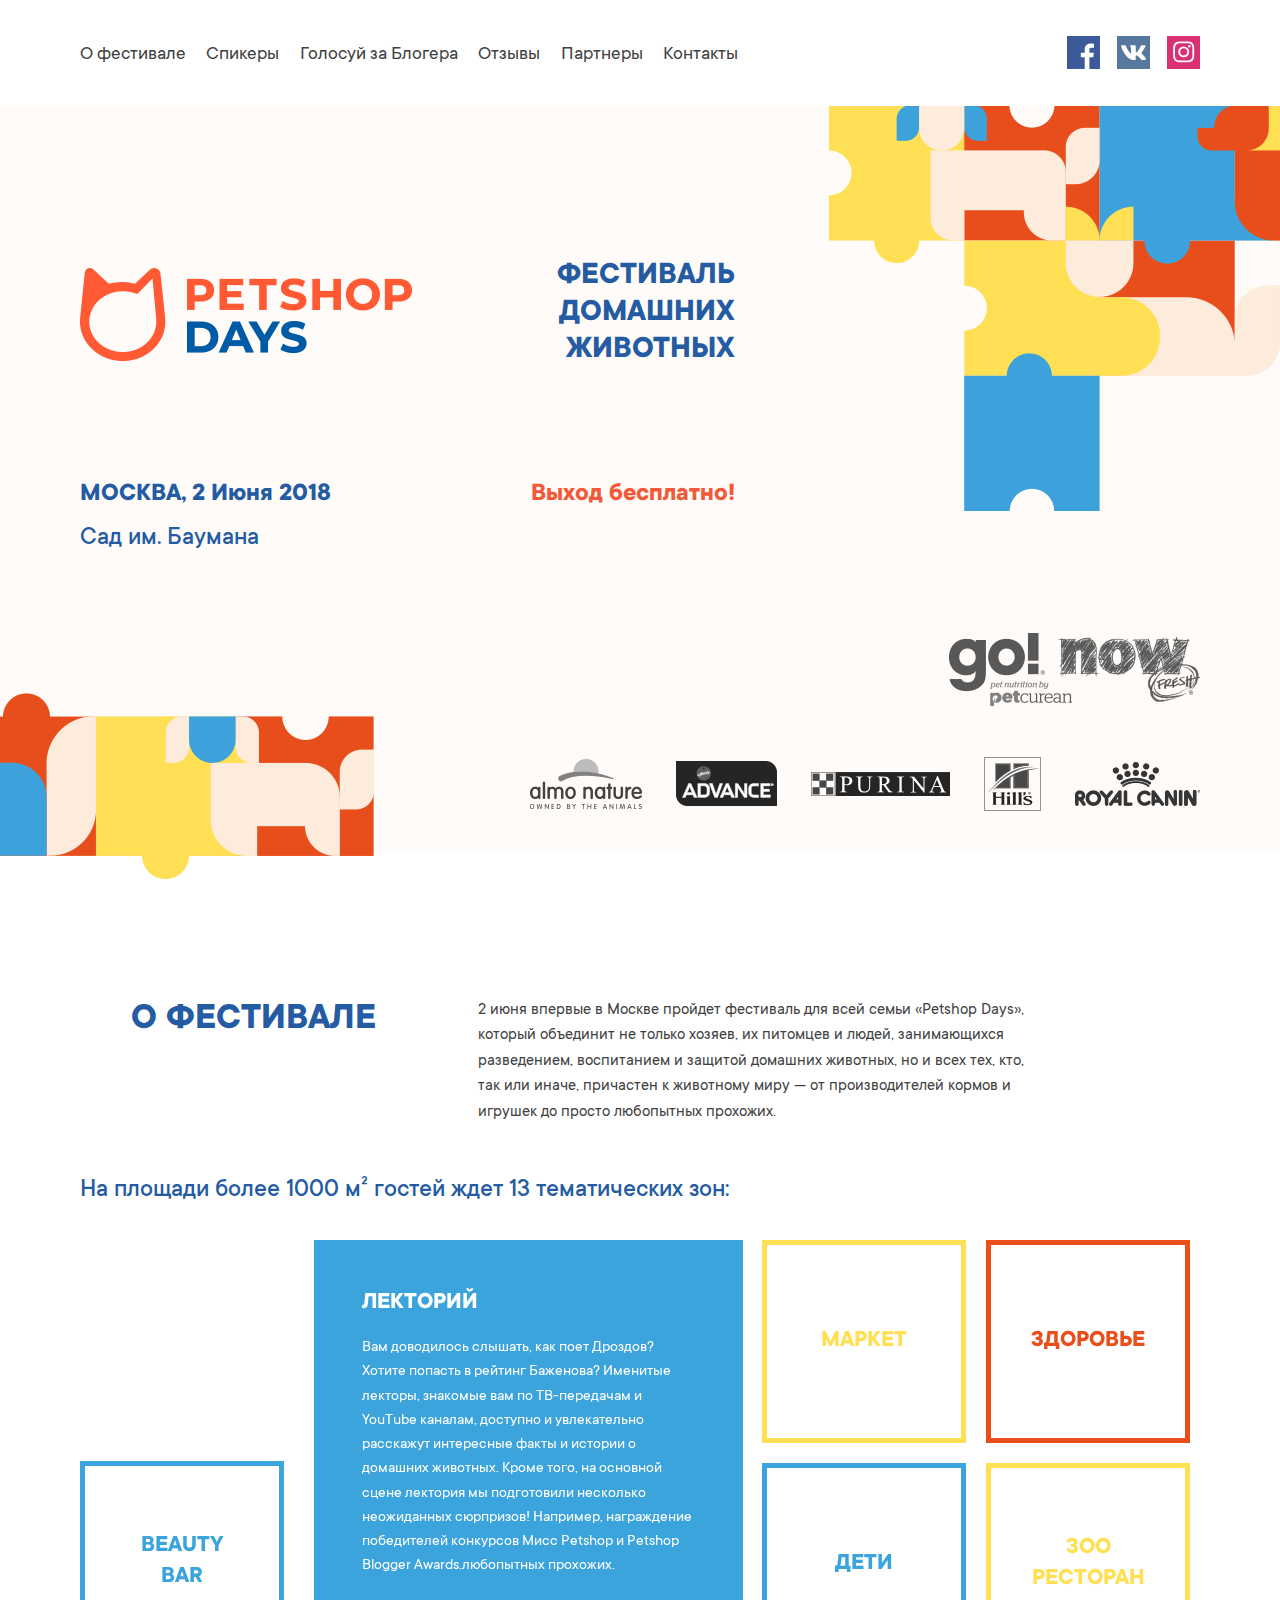
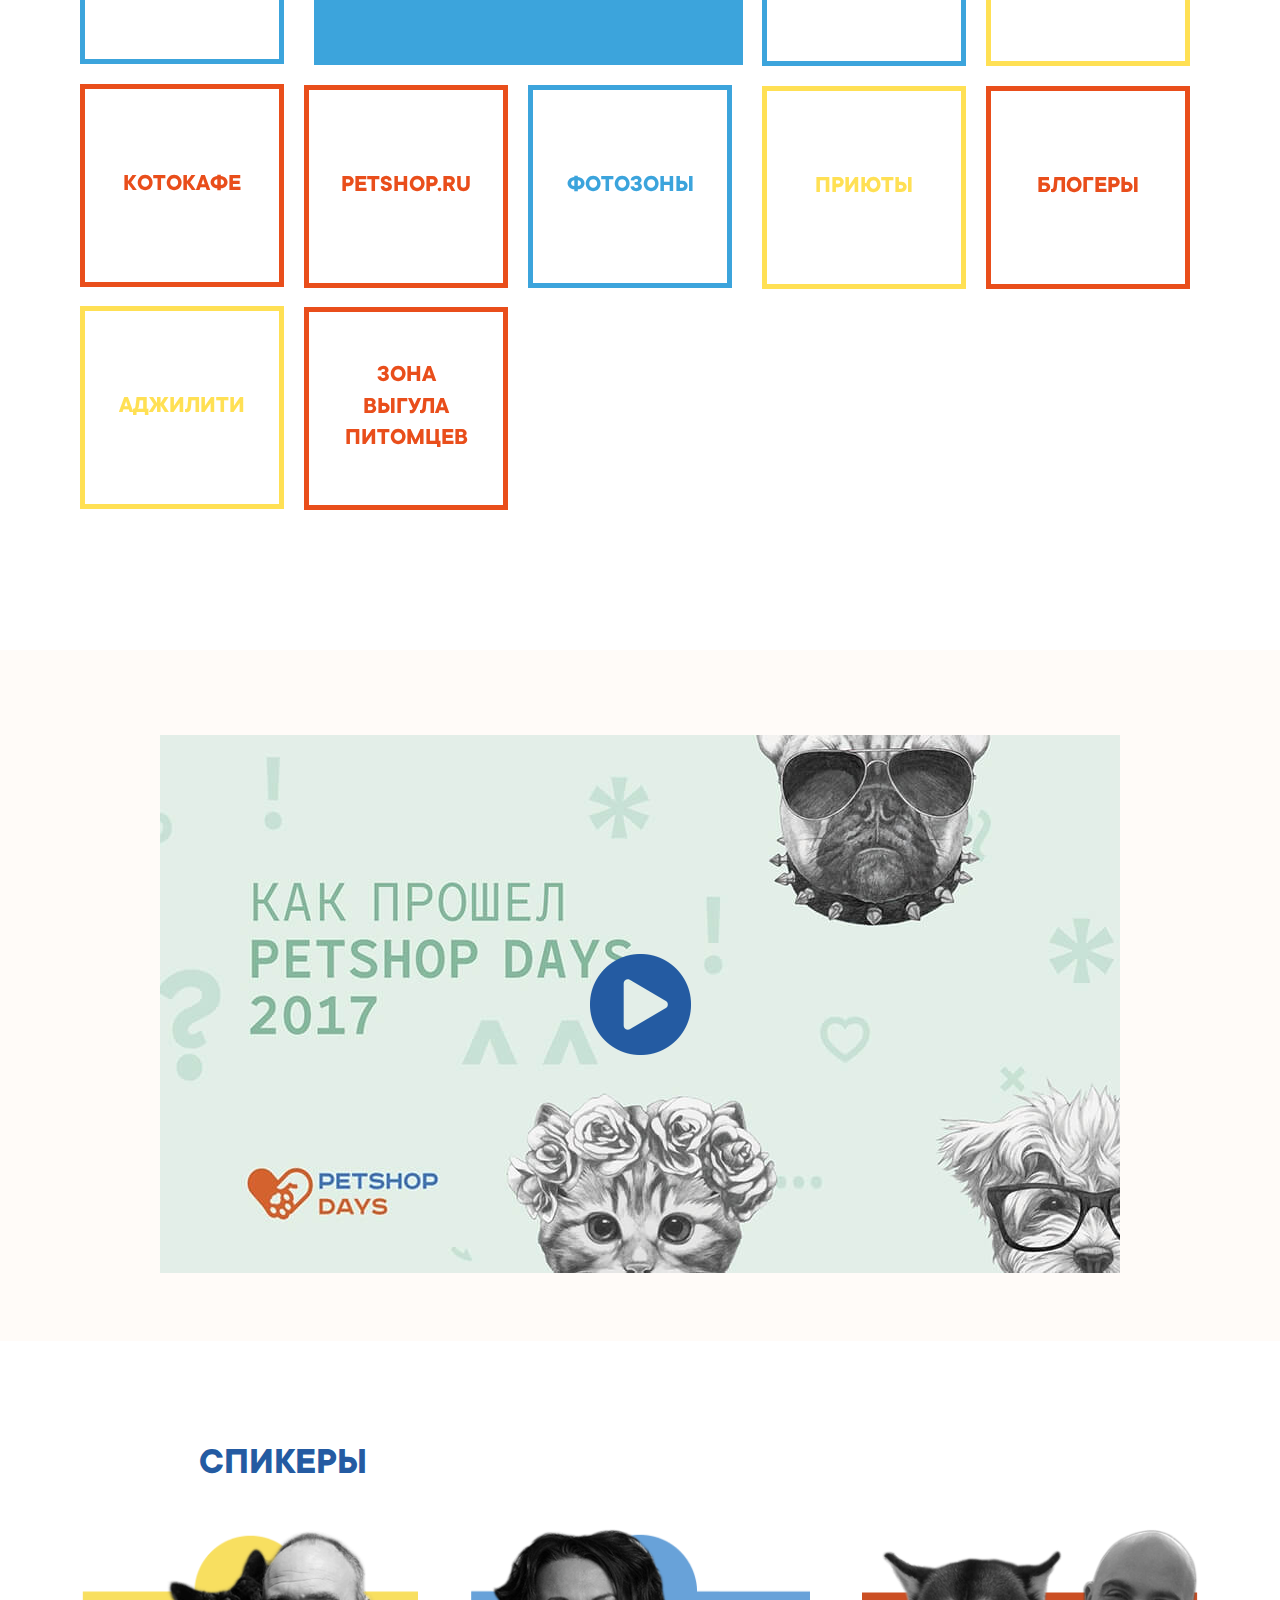
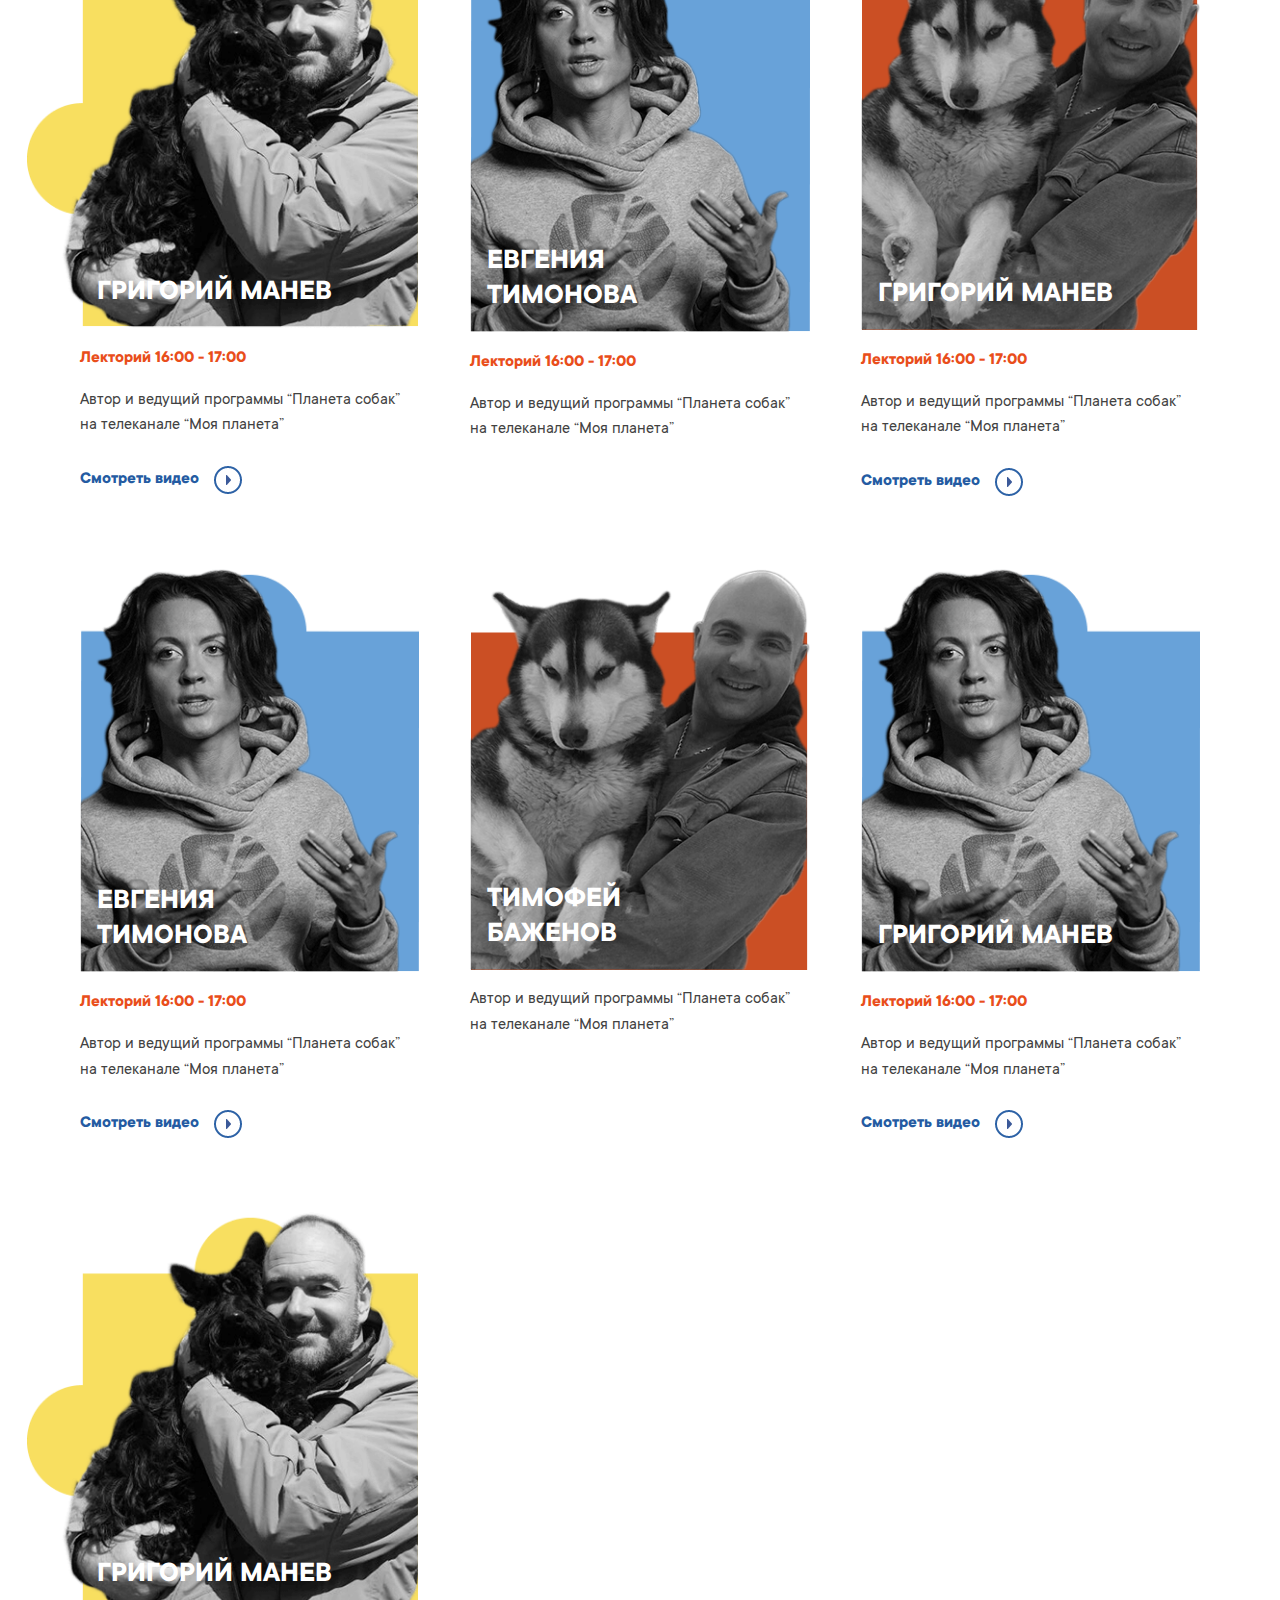
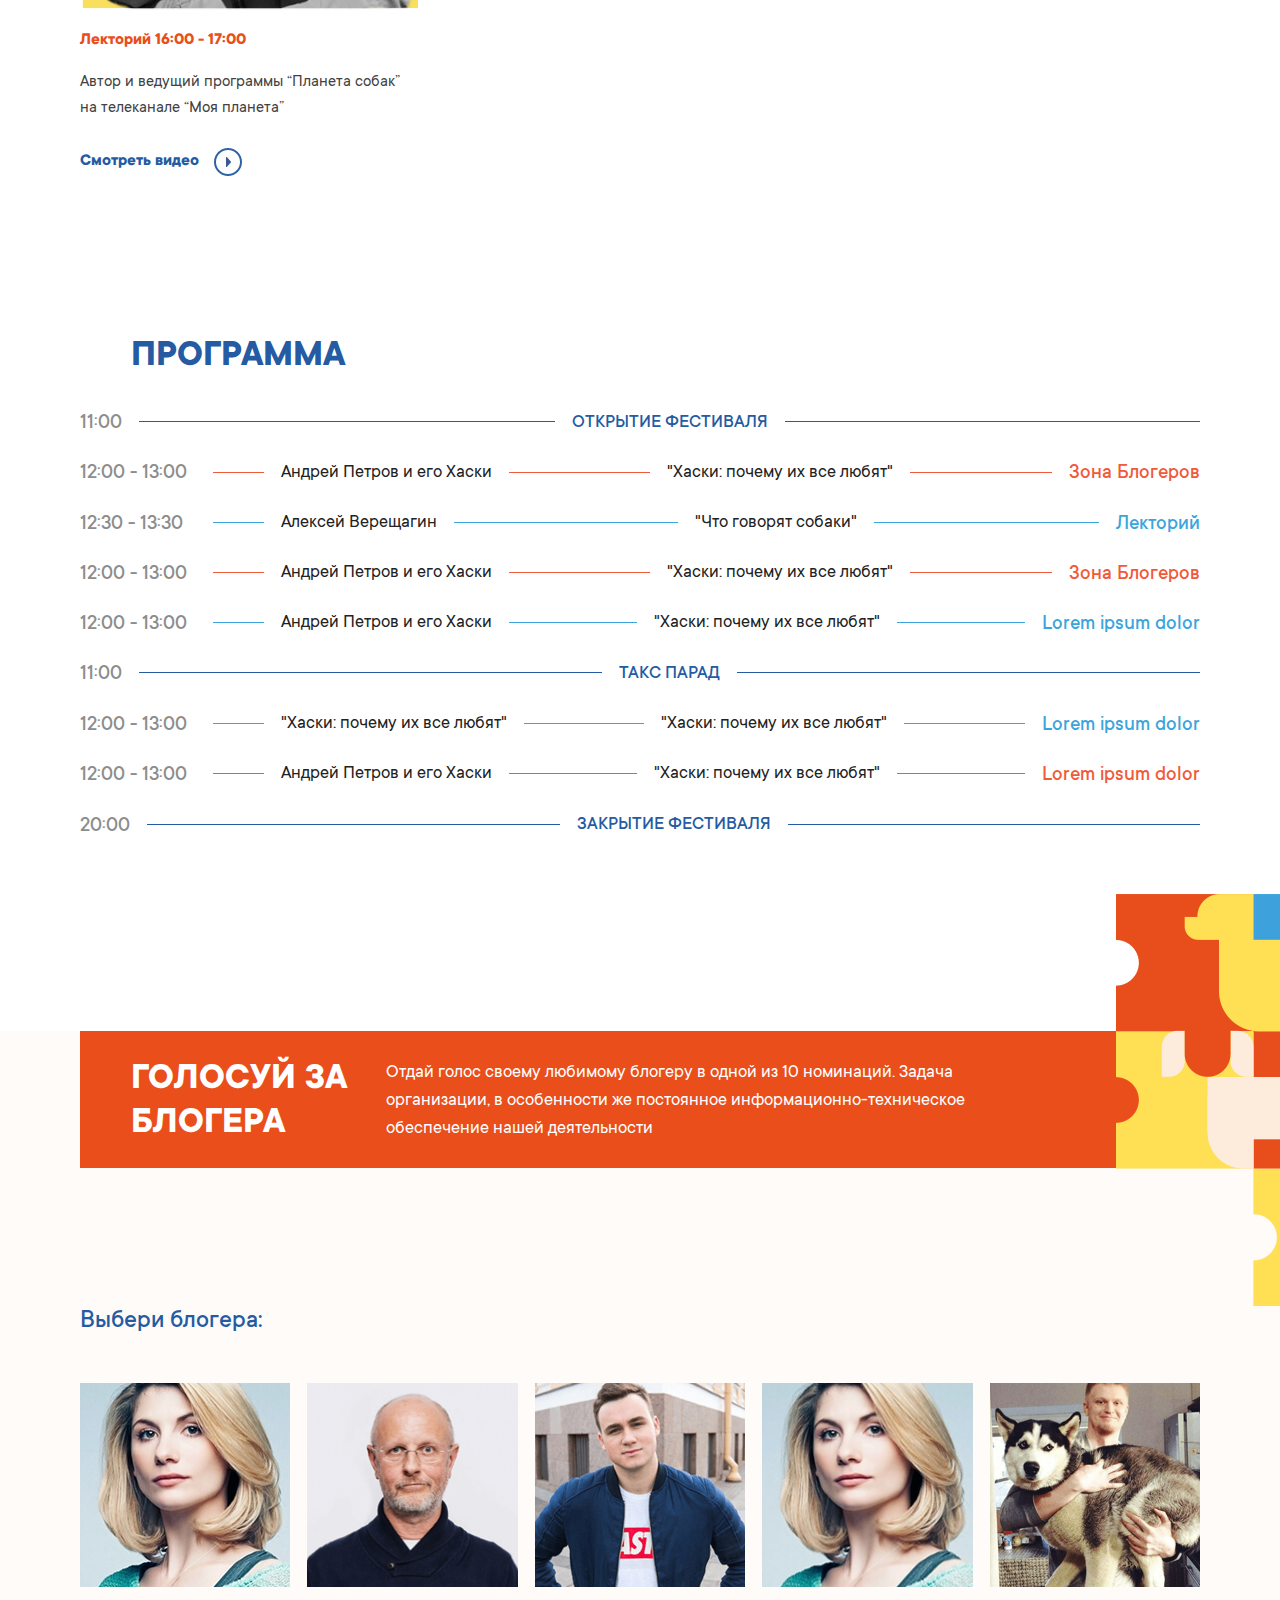
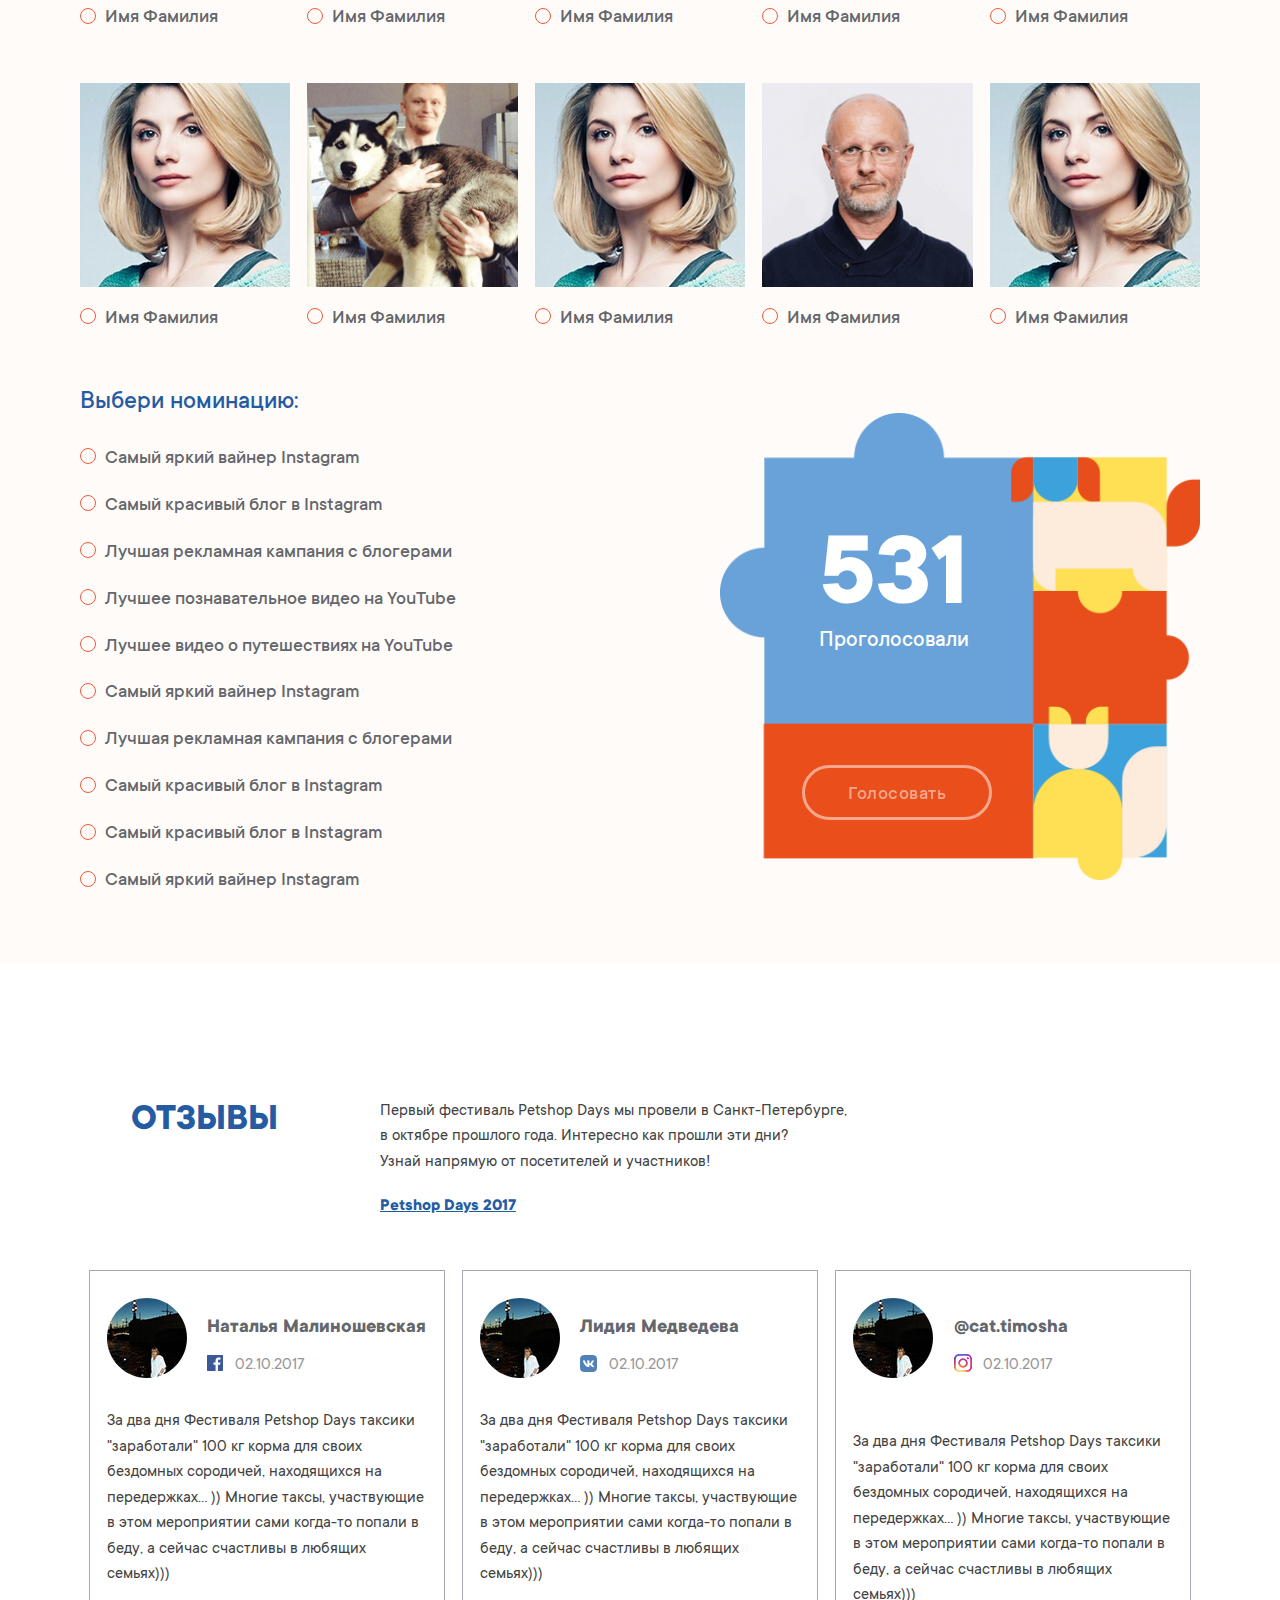
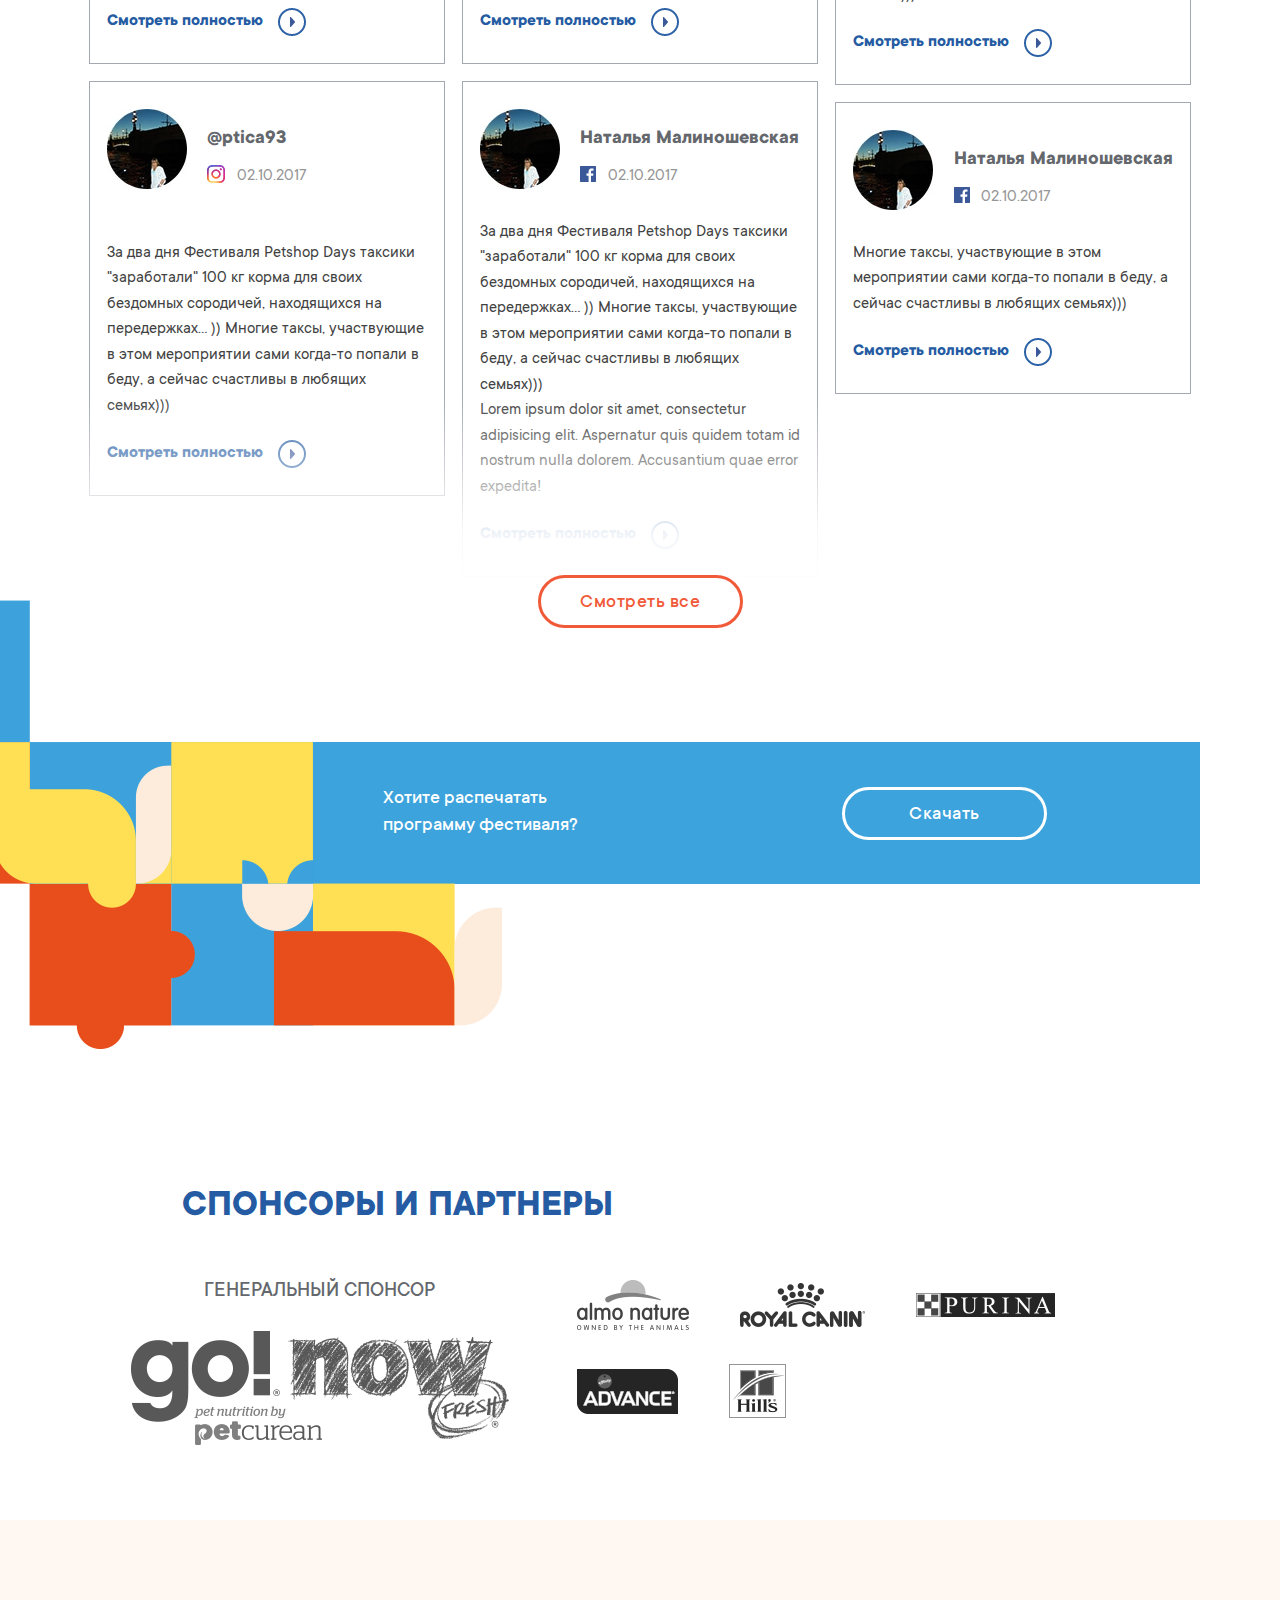
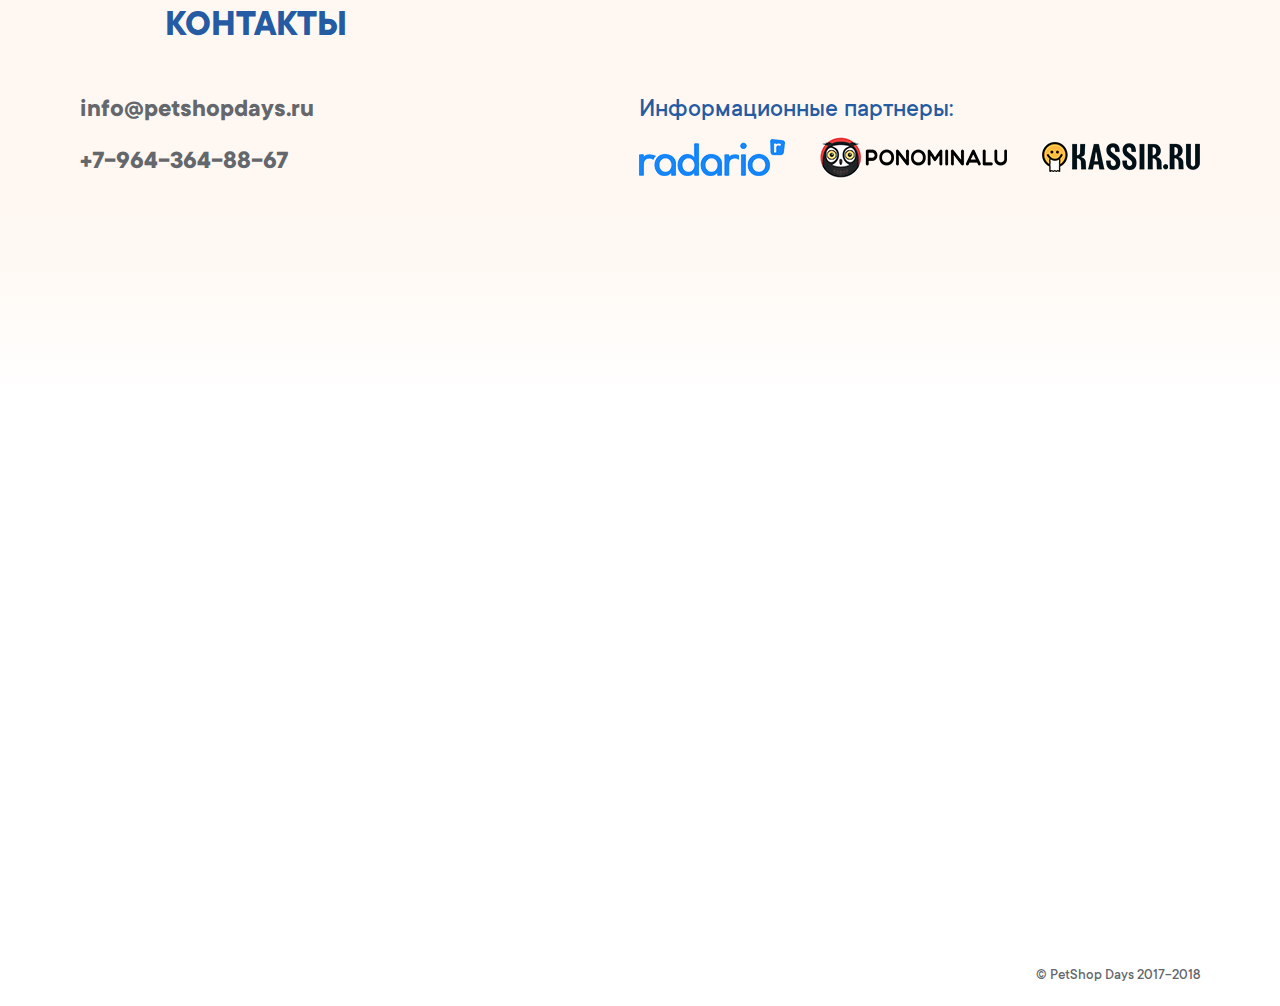
==== index.html @ e942023f "responsive" ====
<!doctype html>
<!--[if lt IE 7]>      <html class="no-js lt-ie9 lt-ie8 lt-ie7" lang="ru"> <![endif]-->
<!--[if IE 7]>         <html class="no-js lt-ie9 lt-ie8" lang="ru"> <![endif]-->
<!--[if IE 8]>         <html class="no-js lt-ie9" lang="ru"> <![endif]-->
<!--[if gt IE 8]><!--> <html class="no-js" lang="ru"> <!--<![endif]-->
    <head>
        <meta charset="utf-8">
        <title>Petshop Days - Фестиваль домашних животных</title>
        <meta name="description" content="">
        <meta name="keywords" content="">
        <meta name="viewport" content="width=device-width, initial-scale=1">
        <link rel="stylesheet" href="css/normalize.min.css">
        <link rel="stylesheet" href="css/main.css">

        <script src="vendor/modernizr-2.8.3-respond-1.4.2.min.js"></script>
    </head>
    <body>
        <!--[if lt IE 8]>
            <p class="browserupgrade">Вы используете <strong>устаревший</strong> браузер. Пожалуйста <a href="http://browsehappy.com/">обновите ваш браузер</a></p>
        <![endif]-->

		<header class="header">
		    <div class="container">
		        <div class="header__body">
                    <div class="header__nav_hamb"><svg xmlns="http://www.w3.org/2000/svg" viewBox="0 0 60.1 60.1"><path d="M57.1 51.9H16.9c-1.7 0-3-1.3-3-3s1.3-3 3-3h40.2c1.7 0 3 1.3 3 3S58.8 51.9 57.1 51.9z"/><path d="M57.1 33.1H16.9c-1.7 0-3-1.3-3-3s1.3-3 3-3h40.2c1.7 0 3 1.3 3 3C60.1 31.7 58.8 33.1 57.1 33.1z"/><path d="M57.1 14.2H16.9c-1.7 0-3-1.3-3-3s1.3-3 3-3h40.2c1.7 0 3 1.3 3 3S58.8 14.2 57.1 14.2z"/><circle cx="4" cy="11.5" r="4"/><circle cx="4" cy="30.1" r="4"/><circle cx="4" cy="48.7" r="4"/></svg></div>
                    <nav class="header__nav">
                        <a href="#" class="header__logo"><span><img src="images/logo-fixed.png" alt=""></span></a>
                        <a href="#" id="s_about"><span>О фестивале</span></a>
                        <a href="#" id="s_speak"><span>Спикеры</span></a>
                        <a href="#" id="s_vote"><span>Голосуй за Блогера</span></a>
                        <a href="#" id="s_reviews"><span>Отзывы</span></a>
                        <a href="#" id="s_partners"><span>Партнеры</span></a>
                        <a href="#" id="s_contacts"><span>Контакты</span></a>
                        <div class="header__nav_close">&times;</div>
                    </nav>
                    <div class="header__social">
                        <a href="#"><span><img src="images/ico/fb.svg" alt=""></span></a>
                        <a href="#"><span><img src="images/ico/vk.svg" alt=""></span></a>
                        <a href="#"><span><img src="images/ico/is.svg" alt=""></span></a>
                    </div>
		        </div>
		    </div>
		</header>
        <section class="s_main">
            <div class="container">
                <div class="s_main__top">
                    <div class="s_main__center">
                        <div class="s_main__center_top">
                            <a href="#"><span><img src="images/logo.png" alt=""></span></a>
                            <h1>ФЕСТИВАЛЬ ДОМАШНИХ ЖИВОТНЫХ</h1>
                        </div>
                        <div class="s_main__center_bot">
                            <h4>
                                <strong>МОСКВА,  2 Июня 2018</strong>
                                <span>Сад им. Баумана</span>
                            </h4>
                            <p>Выход бесплатно!</p>
                        </div>
                    </div>
                    <img src="images/pattern-1.png" alt="">
                </div>
                <div class="s_main__bot">
                    <img src="images/pattern-2.png" alt="">
                    <div class="s_main__logos">
                        <div class="s_main__logos_top">
                            <img src="images/logo/gonow.png" alt="">
                        </div>
                        <div class="s_main__logos_bot">
                            <img src="images/logo/almonature.png" alt="">
                            <img src="images/logo/advance.png" alt="">
                            <img src="images/logo/purina.png" alt="">
                            <img src="images/logo/hills.png" alt="">
                            <img src="images/logo/royalcanin.png" alt="">
                        </div>
                    </div>
                </div>
            </div>
        </section>
        <section class="s_about" id="about">
            <div class="container">
                <div class="s_about__head">
                    <h2 class="g_title">О ФЕСТИВАЛЕ</h2>
                    <p>2 июня впервые в Москве пройдет фестиваль для всей семьи «Petshop Days», который объединит не только хозяев, их питомцев и людей, занимающихся разведением, воспитанием и защитой домашних животных, но и всех тех, кто, так или иначе, причастен к животному миру — от производителей кормов и игрушек до просто любопытных прохожих.</p>
                </div>
                <h4>На площади более 1000 м² гостей ждет 13 тематических зон:</h4>
                <div class="s_about__body">
                    <div class="s_about__sizer"></div>
                    <div class="s_about__item _fixer"></div>

                    <div class="s_about__item _blue _active">
                        <div class="s_about__item_txt">
                            <h5><span>ЛЕКТОРИЙ</span></h5>
                            <p>Вам доводилось слышать, как поет Дроздов? Хотите попасть в рейтинг Баженова? Именитые лекторы, знакомые вам по ТВ-передачам и YouTube каналам, доступно и увлекательно расскажут интересные факты и истории о домашних животных. Кроме того, на основной сцене лектория мы подготовили несколько неожиданных сюрпризов! Например, награждение победителей конкурсов Мисс Petshop и Petshop Blogger Awards.любопытных прохожих.</p>
                        </div>
                    </div>
                    <div class="s_about__item _yellow">
                        <div class="s_about__item_txt">
                            <h5><span>МАРКЕТ</span></h5>
                            <p>Lorem ipsum dolor sit amet, consectetur adipisicing elit, sed do eiusmod tempor incididunt ut labore et dolore magna aliqua. Ut enim ad minim veniam, quis nostrud exercitation ullamco laboris nisi ut aliquip ex ea commodo consequat. Duis aute irure dolor in reprehenderit in voluptate velit esse cillum dolore eu fugiat nulla pariatur. Excepteur sint occaecat cupidatat non proident, sunt culpa qui officia deserunt mollit anim id est laborum.</p>
                        </div>
                    </div>
                    <div class="s_about__item _red">
                        <div class="s_about__item_txt">
                            <h5><span>ЗДОРОВЬЕ</span></h5>
                            <p>Lorem ipsum dolor sit amet, consectetur adipisicing elit, sed do eiusmod tempor incididunt ut labore et dolore magna aliqua. Ut enim ad minim veniam, quis nostrud exercitation ullamco laboris nisi ut aliquip ex ea commodo consequat. Duis aute irure dolor in reprehenderit in voluptate velit esse cillum dolore eu fugiat nulla pariatur. Excepteur sint occaecat cupidatat non proident, sunt culpa qui officia deserunt mollit anim id est laborum.</p>
                        </div>
                    </div>
                    <div class="s_about__item _blue">
                        <div class="s_about__item_txt">
                            <h5><span>BEAUTY BAR</span></h5>
                            <p>Lorem ipsum dolor sit amet, consectetur adipisicing elit, sed do eiusmod tempor incididunt ut labore et dolore magna aliqua. Ut enim ad minim veniam, quis nostrud exercitation ullamco laboris nisi ut aliquip ex ea commodo consequat. Duis aute irure dolor in reprehenderit in voluptate velit esse cillum dolore eu fugiat nulla pariatur. Excepteur sint occaecat cupidatat non proident, sunt culpa qui officia deserunt mollit anim id est laborum.</p>
                        </div>
                    </div>
                    <div class="s_about__item _blue">
                        <div class="s_about__item_txt">
                            <h5><span>ДЕТИ</span></h5>
                            <p>Lorem ipsum dolor sit amet, consectetur adipisicing elit, sed do eiusmod tempor incididunt ut labore et dolore magna aliqua. Ut enim ad minim veniam, quis nostrud exercitation ullamco laboris nisi ut aliquip ex ea commodo consequat. Duis aute irure dolor in reprehenderit in voluptate velit esse cillum dolore eu fugiat nulla pariatur. Excepteur sint occaecat cupidatat non proident, sunt culpa qui officia deserunt mollit anim id est laborum.</p>
                        </div>
                    </div>
                    <div class="s_about__item _yellow">
                        <div class="s_about__item_txt">
                            <h5><span>ЗОО РЕСТОРАН</span></h5>
                            <p>Lorem ipsum dolor sit amet, consectetur adipisicing elit, sed do eiusmod tempor incididunt ut labore et dolore magna aliqua. Ut enim ad minim veniam, quis nostrud exercitation ullamco laboris nisi ut aliquip ex ea commodo consequat. Duis aute irure dolor in reprehenderit in voluptate velit esse cillum dolore eu fugiat nulla pariatur. Excepteur sint occaecat cupidatat non proident, sunt culpa qui officia deserunt mollit anim id est laborum.</p>
                        </div>
                    </div>
                    <div class="s_about__item _red">
                        <div class="s_about__item_txt">
                            <h5><span>КОТОКАФЕ</span></h5>
                            <p>Lorem ipsum dolor sit amet, consectetur adipisicing elit, sed do eiusmod tempor incididunt ut labore et dolore magna aliqua. Ut enim ad minim veniam, quis nostrud exercitation ullamco laboris nisi ut aliquip ex ea commodo consequat. Duis aute irure dolor in reprehenderit in voluptate velit esse cillum dolore eu fugiat nulla pariatur. Excepteur sint occaecat cupidatat non proident, sunt culpa qui officia deserunt mollit anim id est laborum.</p>
                        </div>
                    </div>
                    <div class="s_about__item _red">
                        <div class="s_about__item_txt">
                            <h5><span>PETSHOP.RU</span></h5>
                            <p>Lorem ipsum dolor sit amet, consectetur adipisicing elit, sed do eiusmod tempor incididunt ut labore et dolore magna aliqua. Ut enim ad minim veniam, quis nostrud exercitation ullamco laboris nisi ut aliquip ex ea commodo consequat. Duis aute irure dolor in reprehenderit in voluptate velit esse cillum dolore eu fugiat nulla pariatur. Excepteur sint occaecat cupidatat non proident, sunt culpa qui officia deserunt mollit anim id est laborum.</p>
                        </div>
                    </div>
                    <div class="s_about__item _blue">
                        <div class="s_about__item_txt">
                            <h5><span>ФОТОЗОНЫ</span></h5>
                            <p>Lorem ipsum dolor sit amet, consectetur adipisicing elit, sed do eiusmod tempor incididunt ut labore et dolore magna aliqua. Ut enim ad minim veniam, quis nostrud exercitation ullamco laboris nisi ut aliquip ex ea commodo consequat. Duis aute irure dolor in reprehenderit in voluptate velit esse cillum dolore eu fugiat nulla pariatur. Excepteur sint occaecat cupidatat non proident, sunt culpa qui officia deserunt mollit anim id est laborum.</p>
                        </div>
                    </div>
                    <div class="s_about__item _yellow">
                        <div class="s_about__item_txt">
                            <h5><span>ПРИЮТЫ</span></h5>
                            <p>Lorem ipsum dolor sit amet, consectetur adipisicing elit, sed do eiusmod tempor incididunt ut labore et dolore magna aliqua. Ut enim ad minim veniam, quis nostrud exercitation ullamco laboris nisi ut aliquip ex ea commodo consequat. Duis aute irure dolor in reprehenderit in voluptate velit esse cillum dolore eu fugiat nulla pariatur. Excepteur sint occaecat cupidatat non proident, sunt culpa qui officia deserunt mollit anim id est laborum.</p>
                        </div>
                    </div>
                    <div class="s_about__item _red">
                        <div class="s_about__item_txt">
                            <h5><span>БЛОГЕРЫ</span></h5>
                            <p>Lorem ipsum dolor sit amet, consectetur adipisicing elit, sed do eiusmod tempor incididunt ut labore et dolore magna aliqua. Ut enim ad minim veniam, quis nostrud exercitation ullamco laboris nisi ut aliquip ex ea commodo consequat. Duis aute irure dolor in reprehenderit in voluptate velit esse cillum dolore eu fugiat nulla pariatur. Excepteur sint occaecat cupidatat non proident, sunt culpa qui officia deserunt mollit anim id est laborum.</p>
                        </div>
                    </div>
                    <div class="s_about__item _yellow">
                        <div class="s_about__item_txt">
                            <h5><span>АДЖИЛИТИ</span></h5>
                            <p>Lorem ipsum dolor sit amet, consectetur adipisicing elit, sed do eiusmod tempor incididunt ut labore et dolore magna aliqua. Ut enim ad minim veniam, quis nostrud exercitation ullamco laboris nisi ut aliquip ex ea commodo consequat. Duis aute irure dolor in reprehenderit in voluptate velit esse cillum dolore eu fugiat nulla pariatur. Excepteur sint occaecat cupidatat non proident, sunt culpa qui officia deserunt mollit anim id est laborum.</p>
                        </div>
                    </div>
                    <div class="s_about__item _red">
                        <div class="s_about__item_txt">
                            <h5><span>ЗОНА ВЫГУЛА ПИТОМЦЕВ</span></h5>
                            <p>Lorem ipsum dolor sit amet, consectetur adipisicing elit, sed do eiusmod tempor incididunt ut labore et dolore magna aliqua. Ut enim ad minim veniam, quis nostrud exercitation ullamco laboris nisi ut aliquip ex ea commodo consequat. Duis aute irure dolor in reprehenderit in voluptate velit esse cillum dolore eu fugiat nulla pariatur. Excepteur sint occaecat cupidatat non proident, sunt culpa qui officia deserunt mollit anim id est laborum.</p>
                        </div>
                    </div>
                </div>
            </div>
        </section>
        <section class="s_video">
            <div class="container">
                <div class="s_video__video" data-name="video" data-src="https://youtu.be/ZHRIByM05AA">
                    <iframe id="player" class="_video" type="text/html" src="http://www.youtube.com/embed/ZHRIByM05AA?enablejsapi=1" frameborder="0"></iframe>
                    <img src="images/video.jpg" alt="">
                    <i><img src="images/ico/play.png" alt=""></i>
                </div>
<!--
                <div class="g_go_left">
                    <img src="images/pattern-3.png" alt="">
                    <div>
                        <h5>Предпродажа билетов уже началась!</h5>
                        <a href="#" class="g_btn g_btn_white"><span>Купить билеты</span></a>
                    </div>
                </div>
-->
            </div>
        </section>
        <section class="s_speak" id="speakers">
            <div class="container">
                <h2 class="g_title">СПИКЕРЫ</h2>
                <div class="s_speak__body">
                    <div class="s_speak__item">
                        <div class="s_speak__img">
                            <img src="images/speak/1.png" style="margin-left: -15.5%; max-width: calc(100% + 15%)" alt="">
                            <div class="s_speak__img_txt">
                                <h4>Григорий Манев</h4>
                                <p>“Есть ли у животных душа?”</p>
                            </div>
                        </div>
                        <span>Лекторий 16:00 - 17:00</span>
                        <p>Автор и ведущий программы “Планета собак” на телеканале “Моя планета”</p>
                        <a href="#" class="g_link" data-src="https://youtu.be/IsB42w5Y-5M"><span>Смотреть видео</span><i><img src="images/ico/view.png" alt=""></i></a>
                    </div>
                    <div class="s_speak__item">
                        <div class="s_speak__img">
                            <img src="images/speak/2.png" alt="">
                            <div class="s_speak__img_txt">
                                <h4>Евгения Тимонова</h4>
                                <p>“Есть ли у животных душа?”</p>
                            </div>
                        </div>
                        <span>Лекторий 16:00 - 17:00</span>
                        <p>Автор и ведущий программы “Планета собак” на телеканале “Моя планета”</p>
                    </div>
                    <div class="s_speak__item">
                        <div class="s_speak__img">
                            <img src="images/speak/3.png" alt="">
                            <div class="s_speak__img_txt">
                                <h4>Григорий Манев</h4>
                                <p>“Есть ли у животных душа?”</p>
                            </div>
                        </div>
                        <span>Лекторий 16:00 - 17:00</span>
                        <p>Автор и ведущий программы “Планета собак” на телеканале “Моя планета”</p>
                        <a href="#" class="g_link" data-src="https://youtu.be/IsB42w5Y-5M"><span>Смотреть видео</span><i><img src="images/ico/view.png" alt=""></i></a>
                    </div>
                    <div class="s_speak__item">
                        <div class="s_speak__img">
                            <img src="images/speak/2.png" alt="">
                            <div class="s_speak__img_txt">
                                <h4>Евгения Тимонова</h4>
                                <p>“Есть ли у животных душа?”</p>
                            </div>
                        </div>
                        <span>Лекторий 16:00 - 17:00</span>
                        <p>Автор и ведущий программы “Планета собак” на телеканале “Моя планета”</p>
                        <a href="#" class="g_link" data-src="https://youtu.be/IsB42w5Y-5M"><span>Смотреть видео</span><i><img src="images/ico/view.png" alt=""></i></a>
                    </div>
                    <div class="s_speak__item">
                        <div class="s_speak__img">
                            <img src="images/speak/3.png" alt="">
                            <div class="s_speak__img_txt">
                                <h4>Тимофей Баженов</h4>
                                <p>“Lorem ipsum dolor sit amet, consectetur adipisicing.?”</p>
                            </div>
                        </div>
                        <p>Автор и ведущий программы “Планета собак” на телеканале “Моя планета”</p>
                    </div>
                    <div class="s_speak__item">
                        <div class="s_speak__img">
                            <img src="images/speak/2.png" alt="">
                            <div class="s_speak__img_txt">
                                <h4>Григорий Манев</h4>
                                <p>“Есть ли у животных душа?”</p>
                            </div>
                        </div>
                        <span>Лекторий 16:00 - 17:00</span>
                        <p>Автор и ведущий программы “Планета собак” на телеканале “Моя планета”</p>
                        <a href="#" class="g_link" data-src="https://youtu.be/IsB42w5Y-5M"><span>Смотреть видео</span><i><img src="images/ico/view.png" alt=""></i></a>
                    </div>
                    <div class="s_speak__item">
                        <div class="s_speak__img">
                            <img src="images/speak/1.png" alt=""  style="margin-left: -15.5%; max-width: calc(100% + 15%)" alt="">
                            <div class="s_speak__img_txt">
                                <h4>Григорий Манев</h4>
                                <p>“Есть ли у животных душа?”</p>
                            </div>
                        </div>
                        <span>Лекторий 16:00 - 17:00</span>
                        <p>Автор и ведущий программы “Планета собак” на телеканале “Моя планета”</p>
                        <a href="#" class="g_link" data-src="https://youtu.be/IsB42w5Y-5M"><span>Смотреть видео</span><i><img src="images/ico/view.png" alt=""></i></a>
                    </div>
                </div>
            </div>
        </section>
        <section class="s_program">
            <div class="container">
                <h2 class="g_title">ПРОГРАММА</h2>
                <div class="s_program__row _main">
                    <div class="s_program__row_date">11:00</div>
                    <i></i>
                    <p>ОТКРЫТИЕ ФЕСТИВАЛЯ</p>
                    <i></i>
                </div>
                <div class="s_program__row _red">
                    <div class="s_program__row_date">12:00 - 13:00</div>
                    <i></i>
                    <span>Андрей Петров и его Хаски</span>
                    <i></i>
                    <span>"Хаски: почему их все любят"</span>
                    <i></i>
                    <strong>Зона Блогеров</strong>
                </div>
                <div class="s_program__row _blue">
                    <div class="s_program__row_date">12:30 - 13:30</div>
                    <i></i>
                    <span>Алексей Верещагин</span>
                    <i></i>
                    <span>"Что говорят собаки"</span>
                    <i></i>
                    <strong>Лекторий</strong>
                </div>
                <div class="s_program__row _red">
                    <div class="s_program__row_date">12:00 - 13:00</div>
                    <i></i>
                    <span>Андрей Петров и его Хаски</span>
                    <i></i>
                    <span>"Хаски: почему их все любят"</span>
                    <i></i>
                    <strong>Зона Блогеров</strong>
                </div>
                <div class="s_program__row _blue">
                    <div class="s_program__row_date">12:00 - 13:00</div>
                    <i></i>
                    <span>Андрей Петров и его Хаски</span>
                    <i></i>
                    <span>"Хаски: почему их все любят"</span>
                    <i></i>
                    <strong>Lorem ipsum dolor</strong>
                </div>
                <div class="s_program__row _main">
                    <div class="s_program__row_date">11:00</div>
                    <i></i>
                    <p>Такс парад</p>
                    <i></i>
                </div>
                <div class="s_program__row _blue">
                    <div class="s_program__row_date">12:00 - 13:00</div>
                    <i></i>
                    <span>"Хаски: почему их все любят"</span>
                    <i></i>
                    <span>"Хаски: почему их все любят"</span>
                    <i></i>
                    <strong>Lorem ipsum dolor</strong>
                </div>
                <div class="s_program__row _red">
                    <div class="s_program__row_date">12:00 - 13:00</div>
                    <i></i>
                    <span>Андрей Петров и его Хаски</span>
                    <i></i>
                    <span>"Хаски: почему их все любят"</span>
                    <i></i>
                    <strong>Lorem ipsum dolor</strong>
                </div>
                <div class="s_program__row _main">
                    <div class="s_program__row_date">20:00</div>
                    <i></i>
                    <p>Закрытие фестиваля</p>
                    <i></i>
                </div>
            </div>
        </section>
        <section class="s_vote" id="vote">
            <div class="container">
                <div class="s_vote__head g_go_right">
                    <div>
                        <h2>ГОЛОСУЙ ЗА БЛОГЕРА</h2>
                        <p>Отдай голос своему любимому  блогеру в одной из 10 номинаций.  Задача организации, в особенности же постоянное информационно-техническое обеспечение нашей деятельности</p>
                    </div>
                    <img src="images/pattern-4.png" alt="">
                </div>
                <h5>Выбери блогера:</h5>
                <div class="s_vote__choose">
                    <div class="s_vote__item">
                        <div class="s_vote__item_img" style="background-image: url('images/vote/1.jpg')">
                            <div class="s_vote__item_soc">
                                <a href="#"><span><img src="images/ico/fb-w.svg" alt=""></span></a>
                                <a href="#"><span><img src="images/ico/vk-w.svg" alt=""></span></a>
                                <a href="#"><span><img src="images/ico/yt-w.svg" alt=""></span></a>
                            </div>
                        </div>
                        <div class="g_radio">
                            <input type="radio" name="bloger" id="r1">
                            <label for="r1"><span>Имя Фамилия</span></label>
                        </div>
                    </div>
                    <div class="s_vote__item">
                        <div class="s_vote__item_img" style="background-image: url('images/vote/2.png')">
                            <div class="s_vote__item_soc">
                                <a href="#"><span><img src="images/ico/fb-w.svg" alt=""></span></a>
                                <a href="#"><span><img src="images/ico/vk-w.svg" alt=""></span></a>
                                <a href="#"><span><img src="images/ico/yt-w.svg" alt=""></span></a>
                            </div>
                        </div>
                        <div class="g_radio">
                            <input type="radio" name="bloger" id="r2">
                            <label for="r2"><span>Имя Фамилия</span></label>
                        </div>
                    </div>
                    <div class="s_vote__item">
                        <div class="s_vote__item_img" style="background-image: url('images/vote/4.png')">
                            <div class="s_vote__item_soc">
                                <a href="#"><span><img src="images/ico/fb-w.svg" alt=""></span></a>
                                <a href="#"><span><img src="images/ico/vk-w.svg" alt=""></span></a>
                                <a href="#"><span><img src="images/ico/yt-w.svg" alt=""></span></a>
                            </div>
                        </div>
                        <div class="g_radio">
                            <input type="radio" name="bloger" id="r3">
                            <label for="r3"><span>Имя Фамилия</span></label>
                        </div>
                    </div>
                    <div class="s_vote__item">
                        <div class="s_vote__item_img" style="background-image: url('images/vote/1.jpg')">
                            <div class="s_vote__item_soc">
                                <a href="#"><span><img src="images/ico/fb-w.svg" alt=""></span></a>
                                <a href="#"><span><img src="images/ico/vk-w.svg" alt=""></span></a>
                                <a href="#"><span><img src="images/ico/yt-w.svg" alt=""></span></a>
                            </div>
                        </div>
                        <div class="g_radio">
                            <input type="radio" name="bloger" id="r5">
                            <label for="r5"><span>Имя Фамилия</span></label>
                        </div>
                    </div>
                    <div class="s_vote__item">
                        <div class="s_vote__item_img" style="background-image: url('images/vote/3.png')">
                            <div class="s_vote__item_soc">
                                <a href="#"><span><img src="images/ico/fb-w.svg" alt=""></span></a>
                                <a href="#"><span><img src="images/ico/vk-w.svg" alt=""></span></a>
                                <a href="#"><span><img src="images/ico/yt-w.svg" alt=""></span></a>
                            </div>
                        </div>
                        <div class="g_radio">
                            <input type="radio" name="bloger" id="r6">
                            <label for="r6"><span>Имя Фамилия</span></label>
                        </div>
                    </div>
                    <div class="s_vote__item">
                        <div class="s_vote__item_img" style="background-image: url('images/vote/1.jpg')">
                            <div class="s_vote__item_soc">
                                <a href="#"><span><img src="images/ico/fb-w.svg" alt=""></span></a>
                                <a href="#"><span><img src="images/ico/vk-w.svg" alt=""></span></a>
                                <a href="#"><span><img src="images/ico/yt-w.svg" alt=""></span></a>
                            </div>
                        </div>
                        <div class="g_radio">
                            <input type="radio" name="bloger" id="r7">
                            <label for="r7"><span>Имя Фамилия</span></label>
                        </div>
                    </div>
                    <div class="s_vote__item">
                        <div class="s_vote__item_img" style="background-image: url('images/vote/3.png')">
                            <div class="s_vote__item_soc">
                                <a href="#"><span><img src="images/ico/fb-w.svg" alt=""></span></a>
                                <a href="#"><span><img src="images/ico/vk-w.svg" alt=""></span></a>
                                <a href="#"><span><img src="images/ico/yt-w.svg" alt=""></span></a>
                            </div>
                        </div>
                        <div class="g_radio">
                            <input type="radio" name="bloger" id="r11">
                            <label for="r11"><span>Имя Фамилия</span></label>
                        </div>
                    </div>
                    <div class="s_vote__item">
                        <div class="s_vote__item_img" style="background-image: url('images/vote/1.jpg')">
                            <div class="s_vote__item_soc">
                                <a href="#"><span><img src="images/ico/fb-w.svg" alt=""></span></a>
                                <a href="#"><span><img src="images/ico/vk-w.svg" alt=""></span></a>
                                <a href="#"><span><img src="images/ico/yt-w.svg" alt=""></span></a>
                            </div>
                        </div>
                        <div class="g_radio">
                            <input type="radio" name="bloger" id="r8">
                            <label for="r8"><span>Имя Фамилия</span></label>
                        </div>
                    </div>
                    <div class="s_vote__item">
                        <div class="s_vote__item_img" style="background-image: url('images/vote/2.png')">
                            <div class="s_vote__item_soc">
                                <a href="#"><span><img src="images/ico/fb-w.svg" alt=""></span></a>
                                <a href="#"><span><img src="images/ico/vk-w.svg" alt=""></span></a>
                                <a href="#"><span><img src="images/ico/yt-w.svg" alt=""></span></a>
                            </div>
                        </div>
                        <div class="g_radio">
                            <input type="radio" name="bloger" id="r9">
                            <label for="r9"><span>Имя Фамилия</span></label>
                        </div>
                    </div>
                    <div class="s_vote__item">
                        <div class="s_vote__item_img" style="background-image: url('images/vote/1.jpg')">
                            <div class="s_vote__item_soc">
                                <a href="#"><span><img src="images/ico/fb-w.svg" alt=""></span></a>
                                <a href="#"><span><img src="images/ico/vk-w.svg" alt=""></span></a>
                                <a href="#"><span><img src="images/ico/yt-w.svg" alt=""></span></a>
                            </div>
                        </div>
                        <div class="g_radio">
                            <input type="radio" name="bloger" id="r10">
                            <label for="r10"><span>Имя Фамилия</span></label>
                        </div>
                    </div>
                </div>
                <h5>Выбери номинацию:</h5>
                <div class="s_vote__choose2">
                    <div class="s_vote__choose2_left">
                        <div class="g_radio">
                            <input type="radio" name="nomination" id="r111">
                            <label for="r111"><span>Самый яркий вайнер Instagram</span></label>
                        </div>
                        <div class="g_radio">
                            <input type="radio" name="nomination" id="r112">
                            <label for="r112"><span>Самый красивый блог в Instagram</span></label>
                        </div>
                        <div class="g_radio">
                            <input type="radio" name="nomination" id="r113">
                            <label for="r113"><span>Лучшая рекламная кампания с блогерами</span></label>
                        </div>
                        <div class="g_radio">
                            <input type="radio" name="nomination" id="r114">
                            <label for="r114"><span>Лучшее познавательное видео на YouTube</span></label>
                        </div>
                        <div class="g_radio">
                            <input type="radio" name="nomination" id="r115">
                            <label for="r115"><span>Лучшее видео о путешествиях на YouTube</span></label>
                        </div>
                        <div class="g_radio">
                            <input type="radio" name="nomination" id="r116">
                            <label for="r116"><span>Самый яркий вайнер Instagram</span></label>
                        </div>
                        <div class="g_radio">
                            <input type="radio" name="nomination" id="r113">
                            <label for="r113"><span>Лучшая рекламная кампания с блогерами</span></label>
                        </div>
                        <div class="g_radio">
                            <input type="radio" name="nomination" id="r112">
                            <label for="r112"><span>Самый красивый блог в Instagram</span></label>
                        </div>
                        <div class="g_radio">
                            <input type="radio" name="nomination" id="r112">
                            <label for="r112"><span>Самый красивый блог в Instagram</span></label>
                        </div>
                        <div class="g_radio">
                            <input type="radio" name="nomination" id="r111">
                            <label for="r111"><span>Самый яркий вайнер Instagram</span></label>
                        </div>
                    </div>
                    <div class="s_vote__choose2_right" style="background-image: url('images/pattern-5.png')">
                        <h5>531 <span>Проголосовали</span></h5>
                        <a href="#" class="g_btn_white g_btn _disabled"><span>Голосовать</span></a>
                    </div>
                </div>
            </div>
        </section>
        <section class="s_reviews" id="reviews">
            <div class="container">
                <div class="s_reviews__head">
                    <h2 class="g_title">ОТЗЫВЫ</h2>
                    <div>
                        <p>Первый фестиваль Petshop Days мы провели в Санкт-Петербурге, в октябре прошлого года.  Интересно как прошли эти дни? <br> Узнай напрямую от посетителей и участников! <strong>Petshop Days 2017</strong></p>
                    </div>
                </div>
                <div class="s_reviews__body">
                    <div class="s_reviews__col">
                        <div class="s_reviews__item">
                            <div class="s_reviews__item_head">
                                <div class="s_reviews__item_img" style="background-image: url('images/reviews/1.jpg')"></div>
                                <div>
                                    <h5><span>Наталья Малиношевская</span></h5>
                                    <p><i><img src="images/ico/fb.png" alt=""></i><span>02.10.2017</span></p>
                                </div>
                            </div>
                            <p>За два дня Фестиваля Petshop Days таксики "заработали" 100 кг корма для своих бездомных сородичей, находящихся на передержках... )) Многие таксы, участвующие в этом мероприятии сами когда-то попали в беду, а сейчас счастливы в любящих семьях)))</p>
                            <a href="#" class="g_link"><span>Смотреть полностью</span><i><img src="images/ico/view.png" alt=""></i></a>
                        </div>
                        <div class="s_reviews__item">
                            <div class="s_reviews__item_head">
                                <div class="s_reviews__item_img" style="background-image: url('images/reviews/1.jpg')"></div>
                                <div>
                                    <h5><span>@ptica93</span></h5>
                                    <p><i><img src="images/ico/in.png" alt=""></i><span>02.10.2017</span></p>
                                </div>
                            </div>
                            <img src="http://placekitten.com/325/325" alt="">
                            <p>За два дня Фестиваля Petshop Days таксики "заработали" 100 кг корма для своих бездомных сородичей, находящихся на передержках... )) Многие таксы, участвующие в этом мероприятии сами когда-то попали в беду, а сейчас счастливы в любящих семьях)))</p>
                            <a href="#" class="g_link"><span>Смотреть полностью</span><i><img src="images/ico/view.png" alt=""></i></a>
                        </div>
                    </div>
                    <div class="s_reviews__col">
                        <div class="s_reviews__item">
                            <div class="s_reviews__item_head">
                                <div class="s_reviews__item_img" style="background-image: url('images/reviews/1.jpg')"></div>
                                <div>
                                    <h5><span>Лидия Медведева </span></h5>
                                    <p><i><img src="images/ico/vk.png" alt=""></i><span>02.10.2017</span></p>
                                </div>
                            </div>
                            <p>За два дня Фестиваля Petshop Days таксики "заработали" 100 кг корма для своих бездомных сородичей, находящихся на передержках... )) Многие таксы, участвующие в этом мероприятии сами когда-то попали в беду, а сейчас счастливы в любящих семьях)))</p>
                            <a href="#" class="g_link"><span>Смотреть полностью</span><i><img src="images/ico/view.png" alt=""></i></a>
                        </div>
                        <div class="s_reviews__item">
                            <div class="s_reviews__item_head">
                                <div class="s_reviews__item_img" style="background-image: url('images/reviews/1.jpg')"></div>
                                <div>
                                    <h5><span>Наталья Малиношевская</span></h5>
                                    <p><i><img src="images/ico/fb.png" alt=""></i><span>02.10.2017</span></p>
                                </div>
                            </div>
                            <p>За два дня Фестиваля Petshop Days таксики "заработали" 100 кг корма для своих бездомных сородичей, находящихся на передержках... )) Многие таксы, участвующие в этом мероприятии сами когда-то попали в беду, а сейчас счастливы в любящих семьях))) <br> Lorem ipsum dolor sit amet, consectetur adipisicing elit. Aspernatur quis quidem totam id nostrum nulla dolorem. Accusantium quae error expedita!</p>
                            <a href="#" class="g_link"><span>Смотреть полностью</span><i><img src="images/ico/view.png" alt=""></i></a>
                        </div>
                    </div>
                    <div class="s_reviews__col">
                        <div class="s_reviews__item">
                            <div class="s_reviews__item_head">
                                <div class="s_reviews__item_img" style="background-image: url('images/reviews/1.jpg')"></div>
                                <div>
                                    <h5><span>@cat.timosha</span></h5>
                                    <p><i><img src="images/ico/in.png" alt=""></i><span>02.10.2017</span></p>
                                </div>
                            </div>
                            <img src="http://placekitten.com/325/327" alt="">
                            <p>За два дня Фестиваля Petshop Days таксики "заработали" 100 кг корма для своих бездомных сородичей, находящихся на передержках... )) Многие таксы, участвующие в этом мероприятии сами когда-то попали в беду, а сейчас счастливы в любящих семьях)))</p>
                            <a href="#" class="g_link"><span>Смотреть полностью</span><i><img src="images/ico/view.png" alt=""></i></a>
                        </div>
                        <div class="s_reviews__item">
                            <div class="s_reviews__item_head">
                                <div class="s_reviews__item_img" style="background-image: url('images/reviews/1.jpg')"></div>
                                <div>
                                    <h5><span>Наталья Малиношевская</span></h5>
                                    <p><i><img src="images/ico/fb.png" alt=""></i><span>02.10.2017</span></p>
                                </div>
                            </div>
                            <p> Многие таксы, участвующие в этом мероприятии сами когда-то попали в беду, а сейчас счастливы в любящих семьях)))</p>
                            <a href="#" class="g_link"><span>Смотреть полностью</span><i><img src="images/ico/view.png" alt=""></i></a>
                        </div>
                    </div>
                </div>
                <a href="#" class="g_btn g_btn_red"><span>Смотреть все</span></a>
                <div class="g_go_left">
                    <img src="images/pattern-3.png" alt="">
                    <div>
                        <h5>Хотите распечатать программу фестиваля?</h5>
                        <a href="#" class="g_btn g_btn_white"><span>Скачать</span></a>
                    </div>
                </div>
            </div>
        </section>
        <section class="s_partners" id="partners">
            <div class="container">
                <h2 class="g_title">СПОНСОРЫ И ПАРТНЕРЫ</h2>
                <div class="s_partners__logos">
                    <div class="s_partners__logos_top">
                        <p>Генеральный спонсор</p>
                        <img src="images/logo/gonowbig.png" alt="">
                    </div>
                    <div class="s_partners__logos_bot">
                        <img src="images/logo/almonature.png" alt="">
                        <img src="images/logo/royalcanin.png" alt="">
                        <img src="images/logo/purina.png" alt="">
                        <img src="images/logo/advance.png" alt="">
                        <img src="images/logo/hills.png" alt="">
                    </div>
                </div>
            </div>
        </section>
        <section class="s_contacts" id="contacts">
            <div class="s_contacts__body">
                <div class="container">
                    <h2 class="g_title">КОНТАКТЫ</h2>
                    <div class="s_contacts__info">
                        <div class="s_contacts__left">
                            <a href="mailto:info@petshopdays.ru"><span>info@petshopdays.ru</span></a>
                            <a href="tel:+79643648867"><span>+7-964-364-88-67</span></a>
                        </div>
                        <div class="s_contacts__right">
                            <p>Информационные  партнеры:</p>
                            <div class="s_contacts__right_partners">
                                <img src="images/info-partners/1.png" alt="">
                                <img src="images/info-partners/2.png" alt="">
                                <img src="images/info-partners/3.png" alt="">
                            </div>
                        </div>
                    </div>
                </div>
            </div>
            <div class="s_contacts__map" id="map" data-center="55.768824, 37.659711" data-zoom="15" data-points='55.766824, 37.659711[<div class="s_contacts__tooltip"><span>2 Июня 2018</span><small>Москва, <br> Сад им. Баумана</small><div class="s_contacts__buy"><span>Выход бесплатно!</span></div>'></div>
        </section>
        <footer class="footer">
            <div class="container">
                <p>© PetShop Days 2017-2018</p>
            </div>
        </footer>

        <div class="overlay"></div>
        <div class="popup popup_video">
            <div class="popup__close _close_pop"><span>&times;</span></div>
            <iframe id="playerPop" class="_video" type="text/html" src="http://www.youtube.com/embed/UeBFEanVsp4?enablejsapi=1" frameborder="0"></iframe>
        </div>

        <script src="https://cdnjs.cloudflare.com/ajax/libs/jquery/3.1.1/jquery.min.js"></script>
        <script>window.jQuery || document.write('<script src="vendor/jquery-3.1.1.min"><\/script>')</script>
        <script type="text/javascript" src="http://maps.google.com/maps/api/js?key=AIzaSyB15cQE75hrn7qTLT-gFlcr0GBAK2EkPBI"></script>
        <script src="vendor/jquery.validate.min.js"></script>
        <script src="vendor/shuffle.min.js"></script>
        <script src="js/main.js"></script>
<!--		<script src="_trg.js"></script>-->
    </body>
</html>
---- css/main.css ----
html,body,div,span,applet,object,iframe,h1,h2,h3,h4,h5,h6,p,blockquote,pre,a,abbr,acronym,address,big,cite,code,del,dfn,em,img,ins,kbd,q,s,samp,small,strike,strong,sub,sup,tt,var,b,u,i,center,dl,dt,dd,ol,ul,li,fieldset,form,label,legend,table,caption,tbody,tfoot,thead,tr,th,td,article,aside,canvas,details,embed,figure,figcaption,footer,header,hgroup,menu,nav,output,ruby,section,summary,time,mark,audio,video{margin:0;padding:0;border:0;font-size:100%;font:inherit;vertical-align:baseline;-webkit-box-sizing:border-box;-moz-box-sizing:border-box;box-sizing:border-box}article,aside,details,figcaption,figure,footer,header,hgroup,menu,nav,section{display:block}body{line-height:1}ol,ul{list-style:none}blockquote,q{quotes:none}blockquote:before,blockquote:after,q:before,q:after{content:'';content:none}table{border-collapse:collapse;border-spacing:0}html{color:#222;font-size:1em;line-height:1.4}::-moz-selection{background:#b3d4fc;text-shadow:none}::selection{background:#b3d4fc;text-shadow:none}:focus{outline:none}hr{display:block;height:1px;border:0;border-top:1px solid #ccc;margin:1em 0;padding:0}audio,canvas,iframe,img,svg,video{vertical-align:middle}fieldset{border:0;margin:0;padding:0}textarea{resize:vertical}input,textarea{-webkit-box-sizing:border-box;-moz-box-sizing:border-box;box-sizing:border-box;border:none}.browserupgrade{margin:0.2em 0;background:#ccc;color:#000;padding:0.2em 0}a{text-decoration:none}button{padding:0;background:none;border:none}@font-face{font-family:'TTCommons';src:url("../webfonts/TTCommons-Regular.eot?#iefix") format("embedded-opentype"),url("../webfonts/TTCommons-Regular.woff") format("woff"),url("../webfonts/TTCommons-Regular.ttf") format("truetype"),url("../webfonts/TTCommons-Regular.svg#TTCommons-Regular") format("svg");font-weight:400;font-style:normal}@font-face{font-family:'TTCommons';src:url("../webfonts/TTCommons-Medium.eot?#iefix") format("embedded-opentype"),url("../webfonts/TTCommons-Medium.woff") format("woff"),url("../webfonts/TTCommons-Medium.ttf") format("truetype"),url("../webfonts/TTCommons-Medium.svg#TTCommons-Medium") format("svg");font-weight:500;font-style:normal}@font-face{font-family:'TTCommons';src:url("../webfonts/TTCommons-Bold.eot?#iefix") format("embedded-opentype"),url("../webfonts/TTCommons-Bold.woff") format("woff"),url("../webfonts/TTCommons-Bold.ttf") format("truetype"),url("../webfonts/TTCommons-Bold.svg#TTCommons-Bold") format("svg");font-weight:700;font-style:normal}body,html{font:17px TTCommons, Helvetica, Helvetica Neue, Arial;cursor:default;overflow-x:hidden}.container{max-width:1160px;width:100%;padding-left:20px;padding-right:20px;margin-left:auto;margin-right:auto}.g_btn_red{font-size:1.2rem;letter-spacing:.5px;color:#f15a38;border-radius:1.875rem;border:0.188rem solid #f15a38;font-weight:500;line-height:1;padding:1.0rem 1.6rem 0.7rem;display:-webkit-inline-box;display:-webkit-inline-flex;display:-moz-inline-box;display:-ms-inline-flexbox;display:inline-flex;-webkit-box-pack:center;-webkit-justify-content:center;-moz-box-pack:center;-ms-flex-pack:center;justify-content:center;-webkit-box-align:center;-webkit-align-items:center;-moz-box-align:center;-ms-flex-align:center;align-items:center;-webkit-box-orient:horizontal;-webkit-box-direction:normal;-webkit-flex-direction:row;-moz-box-orient:horizontal;-moz-box-direction:normal;-ms-flex-direction:row;flex-direction:row;cursor:pointer;-webkit-user-select:none;-moz-user-select:none;-ms-user-select:none;user-select:none;min-width:205px;-webkit-transition:.25s;-o-transition:.25s;transition:.25s}.g_btn_red span{-webkit-transition:-webkit-transform .125s;transition:-webkit-transform .125s;-o-transition:transform .125s;transition:transform .125s;transition:transform .125s, -webkit-transform .125s}.g_btn_red:hover span{-webkit-transform:scale(0.9);-ms-transform:scale(0.9);transform:scale(0.9)}.g_btn_red._disabled{opacity:.5;pointer-events:none;cursor:default}.g_btn_red:hover{background-color:#f15a38;color:#fff}.g_btn_white{font-size:1.2rem;letter-spacing:.5px;color:#fff;border-radius:1.875rem;border:0.188rem solid #fff;font-weight:500;line-height:1;padding:1.0rem 1.6rem 0.7rem;display:-webkit-inline-box;display:-webkit-inline-flex;display:-moz-inline-box;display:-ms-inline-flexbox;display:inline-flex;-webkit-box-pack:center;-webkit-justify-content:center;-moz-box-pack:center;-ms-flex-pack:center;justify-content:center;-webkit-box-align:center;-webkit-align-items:center;-moz-box-align:center;-ms-flex-align:center;align-items:center;-webkit-box-orient:horizontal;-webkit-box-direction:normal;-webkit-flex-direction:row;-moz-box-orient:horizontal;-moz-box-direction:normal;-ms-flex-direction:row;flex-direction:row;cursor:pointer;-webkit-user-select:none;-moz-user-select:none;-ms-user-select:none;user-select:none;min-width:205px;-webkit-transition:.25s;-o-transition:.25s;transition:.25s}.g_btn_white span{-webkit-transition:-webkit-transform .125s;transition:-webkit-transform .125s;-o-transition:transform .125s;transition:transform .125s;transition:transform .125s, -webkit-transform .125s}.g_btn_white:hover span{-webkit-transform:scale(0.9);-ms-transform:scale(0.9);transform:scale(0.9)}.g_btn_white._disabled{opacity:.5;pointer-events:none;cursor:default}.g_btn_white:hover{background-color:#fff;color:#f15a38}.g_title{font-weight:700;font-size:2.25rem;color:#245ba2}.g_link{font-size:1rem;color:#245ba2;font-weight:600;-webkit-user-select:none;-moz-user-select:none;-ms-user-select:none;user-select:none;cursor:pointer;display:-webkit-inline-box;display:-webkit-inline-flex;display:-moz-inline-box;display:-ms-inline-flexbox;display:inline-flex;-webkit-box-pack:start;-webkit-justify-content:flex-start;-moz-box-pack:start;-ms-flex-pack:start;justify-content:flex-start;-webkit-box-align:center;-webkit-align-items:center;-moz-box-align:center;-ms-flex-align:center;align-items:center;-webkit-box-orient:horizontal;-webkit-box-direction:normal;-webkit-flex-direction:row;-moz-box-orient:horizontal;-moz-box-direction:normal;-ms-flex-direction:row;flex-direction:row}.g_link:hover span:before,.g_link:hover span:after{width:50%}.g_link span{position:relative;display:inline-block}.g_link span:before{content:'';position:absolute;width:0;left:50%;height:2px;bottom:-2px;background-color:#ffe054;-webkit-transition:.325s;-o-transition:.325s;transition:.325s}.g_link span:after{content:'';position:absolute;width:0;right:50%;height:2px;bottom:-2px;background-color:#ffe054;-webkit-transition:.325s;-o-transition:.325s;transition:.325s}.g_link:hover i{-webkit-transform:translateX(6px);-ms-transform:translateX(6px);transform:translateX(6px)}.g_link i{margin-left:.9rem;-webkit-transition:.25s;-o-transition:.25s;transition:.25s}.g_go_left{position:relative;z-index:0;display:-webkit-box;display:-webkit-flex;display:-moz-box;display:-ms-flexbox;display:flex;-webkit-box-pack:start;-webkit-justify-content:flex-start;-moz-box-pack:start;-ms-flex-pack:start;justify-content:flex-start;-webkit-box-align:center;-webkit-align-items:center;-moz-box-align:center;-ms-flex-align:center;align-items:center;-webkit-box-orient:horizontal;-webkit-box-direction:normal;-webkit-flex-direction:row;-moz-box-orient:horizontal;-moz-box-direction:normal;-ms-flex-direction:row;flex-direction:row;margin-top:-5rem;pointer-events:none}.g_go_left:before{content:'';position:absolute;width:100%;height:142px;left:0;bottom:165px;background-color:#3da3dc;z-index:-2}.g_go_left h5{font-weight:500;line-height:1.33;font-size:1.2rem;color:#fff;max-width:250px;text-align:left}.g_go_left>img{margin-left:-21rem}.g_go_left>div{display:-webkit-box;display:-webkit-flex;display:-moz-box;display:-ms-flexbox;display:flex;-webkit-box-pack:justify;-webkit-justify-content:space-between;-moz-box-pack:justify;-ms-flex-pack:justify;justify-content:space-between;-webkit-box-align:center;-webkit-align-items:center;-moz-box-align:center;-ms-flex-align:center;align-items:center;-webkit-box-orient:horizontal;-webkit-box-direction:normal;-webkit-flex-direction:row;-moz-box-orient:horizontal;-moz-box-direction:normal;-ms-flex-direction:row;flex-direction:row;pointer-events:all;-webkit-box-flex:2;-webkit-flex-grow:2;-moz-box-flex:2;-ms-flex-positive:2;flex-grow:2;margin-left:-7rem;margin-right:9rem}.g_go_left .g_btn_white:hover{color:#3ca4dc}.g_go_right{position:relative;z-index:0;display:-webkit-box;display:-webkit-flex;display:-moz-box;display:-ms-flexbox;display:flex;-webkit-box-pack:start;-webkit-justify-content:flex-start;-moz-box-pack:start;-ms-flex-pack:start;justify-content:flex-start;-webkit-box-align:center;-webkit-align-items:center;-moz-box-align:center;-ms-flex-align:center;align-items:center;-webkit-box-orient:horizontal;-webkit-box-direction:normal;-webkit-flex-direction:row;-moz-box-orient:horizontal;-moz-box-direction:normal;-ms-flex-direction:row;flex-direction:row;margin-top:-1rem;pointer-events:none;color:#fff}.g_go_right:before{content:'';position:absolute;width:100%;height:137px;left:0;bottom:138px;background-color:#e94e1b;z-index:-2}.g_go_right h2{max-width:20.9rem;text-align:left;font-weight:700;line-height:1.17;font-size:2.25rem;color:#fff;margin-right:2rem}.g_go_right p{max-width:628px;line-height:1.5;font-size:1.1rem;color:#fff;margin-right:-3rem}.g_go_right>img{margin-right:-22rem}.g_go_right>div{display:-webkit-box;display:-webkit-flex;display:-moz-box;display:-ms-flexbox;display:flex;-webkit-box-pack:justify;-webkit-justify-content:space-between;-moz-box-pack:justify;-ms-flex-pack:justify;justify-content:space-between;-webkit-box-align:center;-webkit-align-items:center;-moz-box-align:center;-ms-flex-align:center;align-items:center;-webkit-box-orient:horizontal;-webkit-box-direction:normal;-webkit-flex-direction:row;-moz-box-orient:horizontal;-moz-box-direction:normal;-ms-flex-direction:row;flex-direction:row;pointer-events:all;-webkit-box-flex:2;-webkit-flex-grow:2;-moz-box-flex:2;-ms-flex-positive:2;flex-grow:2;margin-left:3rem;padding-top:1.6rem;margin-right:9rem}.g_radio{cursor:pointer;-webkit-user-select:none;-moz-user-select:none;-ms-user-select:none;user-select:none}.g_radio:hover span:before{width:100%}.g_radio span{position:relative;display:inline-block}.g_radio span:before{content:'';position:absolute;width:0;left:0;height:1px;bottom:-2px;background-color:#f15a38;-webkit-transition:.25s;-o-transition:.25s;transition:.25s}.g_radio label{padding-left:25px;font-size:1.2rem;line-height:1.3;font-weight:500;color:#64676c;cursor:pointer;position:relative;display:block}.g_radio label:before{content:'';position:absolute;left:0;top:0.15rem;width:14px;height:14px;border:1px solid #f15a38;border-radius:50%}.g_radio label:after{content:'';position:absolute;left:0;top:0.15rem;width:14px;height:14px;background-color:#f15a38;border:1px solid #f15a38;border-radius:50%;-webkit-transform:scale(0);-ms-transform:scale(0);transform:scale(0);-webkit-transition:.25s;-o-transition:.25s;transition:.25s}.g_radio input{position:absolute;visibility:hidden;z-index:-1;pointer-events:none;left:-9999px}.g_radio input:checked+label{cursor:default}.g_radio input:checked+label span:before{display:none}.g_radio input:checked+label:after{-webkit-transform:scale(0.65);-ms-transform:scale(0.65);transform:scale(0.65)}.g_txt>:last-child{margin-bottom:0}.g_txt hr{border:none;border-bottom:2px solid #f15a38;margin:1.8rem 0}.g_txt p{line-height:1.5;font-size:1rem;margin-bottom:1.7rem}.g_txt p small{font-size:.95rem}.g_txt p b{font-weight:700;color:#424242;font-size:1.125rem}.g_txt b{font-weight:700}.g_txt strong{font-weight:700}.g_txt h1{text-transform:uppercase;margin-bottom:2.2rem;font-weight:700;line-height:0.89;font-size:2.25rem;color:#245ba2}.g_txt h1+small{font-weight:300;color:#9a9999;font-size:1rem;margin-top:-25px;margin-bottom:20px;display:block}.g_txt h2{text-transform:uppercase;color:#424242;font-size:1.875rem;margin-bottom:1.3rem}.g_txt h2 small{font-size:1.625rem}.g_txt h3{font-weight:500;font-size:1.5rem;color:#245ba2;padding-top:1rem;margin-bottom:1.2rem}.g_txt h4{text-transform:uppercase;font-weight:700;color:#424242;margin-bottom:1.1rem;padding-top:1.3rem;font-size:1.25rem}.g_txt h5{font-weight:700;color:#424242;font-size:1.4rem;margin-bottom:0.8rem;padding-top:1.1rem}.g_txt h6{font-weight:400;color:#245ba2;font-size:1.2rem;margin-bottom:0.8rem;padding-top:1rem;line-height:1.4}.g_txt p a span,.g_txt li a span{background:-webkit-gradient(linear, left top, right top, from(#424242), color-stop(98%, #f15a38));background:-webkit-linear-gradient(left, #424242 0%, #f15a38 98%);background:-o-linear-gradient(left, #424242 0%, #f15a38 98%);background:linear-gradient(to right, #424242 0%, #f15a38 98%);color:#245ba2;font-weight:700;background-repeat:no-repeat;background-position:left 85%;-webkit-transition:background-size .25s;-o-transition:background-size .25s;transition:background-size .25s;line-height:1.2;padding-bottom:5px;background-size:0px 1px}.g_txt p a:hover span,.g_txt li a:hover span{color:#f15a38;background-size:100% 1px}.g_txt i{font-style:italic}.g_txt ul{margin-bottom:2.5rem;text-align:left;padding-left:1.8rem}.g_txt ul li{color:#424242;font-size:1.125rem;padding-left:40px;position:relative;line-height:1.35}.g_txt ul li:hover:before{background-color:#245ba2;width:30px}.g_txt ul li:before{content:'';position:absolute;left:0;top:0.6rem;width:20px;height:2px;-webkit-transition:.125s;-o-transition:.125s;transition:.125s;background-color:#f15a38}.g_txt ul li:not(:last-of-type){margin-bottom:0.94rem}.g_txt ol{margin-bottom:2.5rem;text-align:left;padding-left:1.8rem}.g_txt ol li{padding-left:33px;color:#424242;font-size:1.1rem;position:relative;line-height:1.35;counter-increment:li;z-index:0}.g_txt ol li:not(:last-of-type){margin-bottom:1.25rem}.g_txt ol li:before{content:counter(li);position:absolute;width:10px;height:10px;left:5px;top:2px;text-align:center;font-weight:700;color:#fff;font-size:12px;font-family:'Muller Bold';border-radius:50%;-webkit-transition:.125s;-o-transition:.125s;transition:.125s}.g_txt ol li:after{content:'';position:absolute;width:20px;height:20px;-webkit-box-shadow:0 0.188rem 0.375rem rgba(65,65,117,0.52);box-shadow:0 0.188rem 0.375rem rgba(65,65,117,0.52);background-color:#7171ca;left:0;top:-1px;border-radius:50%;z-index:-1}.g_txt ol li:hover:after{background-color:#f15a38}.g_txt blockquote{line-height:1.5;text-align:left;font-weight:500;color:#424242;font-size:1.15rem;padding-left:25px;border-left:4px solid #245ba2;padding-top:15px;padding-bottom:15px;margin-bottom:20px}.g_txt__table{max-width:100%;overflow:auto}.g_txt table{width:100%;min-width:700px;margin-bottom:2rem;background-color:#fff;border-radius:1.3rem}.g_txt table th{text-align:left;font-weight:600}.g_txt table th,.g_txt table td{text-align:left;color:#424242;font-size:1.125rem;padding:15px 25px}.g_txt table tbody tr:nth-of-type(2n+1){background-color:#fffbf8}.g_txt figure{margin:2.5rem 0;text-align:center}.g_txt figure img{margin-bottom:15px}.g_txt figure figcaption{text-align:left;font-weight:400;font-size:0.75rem;color:#424242}.g_txt img{max-width:100%}.g_txt>img{max-height:50vh;margin-bottom:2.5rem;border-radius:1.3rem}.g_txt iframe{width:100%;position:relative}.g_txt iframe:before{content:'';display:block;padding-top:72%}.g_txt__center img{max-height:50vh;margin-bottom:2.5rem}.g_txt__block{-webkit-box-shadow:0 0.313rem 0.813rem rgba(0,0,0,0.04);box-shadow:0 0.313rem 0.813rem rgba(0,0,0,0.04);border-radius:0.625rem;background-color:#fff;padding:2.8rem;margin-bottom:1.5rem}.g_txt__block>:last-child{margin-bottom:0}.g_txt__cols{display:-webkit-box;display:-webkit-flex;display:-moz-box;display:-ms-flexbox;display:flex;-webkit-box-pack:justify;-webkit-justify-content:space-between;-moz-box-pack:justify;-ms-flex-pack:justify;justify-content:space-between;-webkit-box-align:start;-webkit-align-items:flex-start;-moz-box-align:start;-ms-flex-align:start;align-items:flex-start;-webkit-box-orient:horizontal;-webkit-box-direction:normal;-webkit-flex-direction:row;-moz-box-orient:horizontal;-moz-box-direction:normal;-ms-flex-direction:row;flex-direction:row;margin-bottom:1.13rem}.g_txt__cols ul,.g_txt__cols ol{padding-left:0}.g_txt__cols>figure{width:calc(50% - 10px);margin:1rem 0}.g_txt__left,.g_txt__right{width:calc(50% - 40px)}.g_txt__video{position:relative;width:100%;padding-bottom:56.3%;margin-bottom:1.5rem;overflow:hidden}.g_txt__video iframe{position:absolute;left:0;top:0;width:100%;height:100%}.header{padding:1.7rem 0;position:fixed;width:100%;top:0;left:0;z-index:9999;background-color:#fff;-webkit-transition:.25s;-o-transition:.25s;transition:.25s}.header__body{display:-webkit-box;display:-webkit-flex;display:-moz-box;display:-ms-flexbox;display:flex;-webkit-box-pack:justify;-webkit-justify-content:space-between;-moz-box-pack:justify;-ms-flex-pack:justify;justify-content:space-between;-webkit-box-align:center;-webkit-align-items:center;-moz-box-align:center;-ms-flex-align:center;align-items:center;-webkit-box-orient:horizontal;-webkit-box-direction:normal;-webkit-flex-direction:row;-moz-box-orient:horizontal;-moz-box-direction:normal;-ms-flex-direction:row;flex-direction:row}.header._fixed{padding:0.8rem 0;-webkit-box-shadow:0 0 14px -4px rgba(0,0,0,0.3);box-shadow:0 0 14px -4px rgba(0,0,0,0.3)}.header._fixed .header__logo{width:40px;margin-right:2rem !important}.header__logo{margin-right:2rem;-webkit-transition:.25s;-o-transition:.25s;transition:.25s;width:0;overflow:hidden;margin-right:0 !important}.header__nav{margin-right:auto;margin-top:4px;display:-webkit-box;display:-webkit-flex;display:-moz-box;display:-ms-flexbox;display:flex;-webkit-box-pack:start;-webkit-justify-content:flex-start;-moz-box-pack:start;-ms-flex-pack:start;justify-content:flex-start;-webkit-box-align:center;-webkit-align-items:center;-moz-box-align:center;-ms-flex-align:center;align-items:center;-webkit-box-orient:horizontal;-webkit-box-direction:normal;-webkit-flex-direction:row;-moz-box-orient:horizontal;-moz-box-direction:normal;-ms-flex-direction:row;flex-direction:row}.header__nav_close,.header__nav_hamb{display:none}.header__nav a{font-weight:400;font-size:1.2rem;color:#424242;line-height:1;-webkit-transition:.25s;-o-transition:.25s;transition:.25s}.header__nav a:hover span:before,.header__nav a:hover span:after{width:50%}.header__nav a span{position:relative;display:inline-block}.header__nav a span:before{content:'';position:absolute;width:0;left:50%;height:1px;bottom:-2px;background-color:#f15a38;-webkit-transition:.325s;-o-transition:.325s;transition:.325s}.header__nav a span:after{content:'';position:absolute;width:0;right:50%;height:1px;bottom:-2px;background-color:#f15a38;-webkit-transition:.325s;-o-transition:.325s;transition:.325s}.header__nav a._active{color:#f15a38}.header__nav a:hover{color:#245ba2}.header__nav a:not(:last-of-type){margin-right:1.2rem}.header__social{display:-webkit-box;display:-webkit-flex;display:-moz-box;display:-ms-flexbox;display:flex;-webkit-box-pack:start;-webkit-justify-content:flex-start;-moz-box-pack:start;-ms-flex-pack:start;justify-content:flex-start;-webkit-box-align:center;-webkit-align-items:center;-moz-box-align:center;-ms-flex-align:center;align-items:center;-webkit-box-orient:horizontal;-webkit-box-direction:normal;-webkit-flex-direction:row;-moz-box-orient:horizontal;-moz-box-direction:normal;-ms-flex-direction:row;flex-direction:row}.header__social a{-webkit-transition:.25s;-o-transition:.25s;transition:.25s;overflow:hidden}.header__social a:not(:last-of-type){margin-right:1rem}.header__social a:hover{border-radius:50%}.header__social img{width:33px}.footer{padding:1.3rem 0}.footer p{font-weight:500;font-size:0.875rem;color:#64676c;text-align:right}.s_main{background-color:#fffbf8;position:relative;z-index:0}.s_main:before{content:'';position:absolute;width:100%;height:28px;left:0;bottom:0;background-color:#fff;z-index:-1}.s_main__top{display:-webkit-box;display:-webkit-flex;display:-moz-box;display:-ms-flexbox;display:flex;-webkit-box-pack:justify;-webkit-justify-content:space-between;-moz-box-pack:justify;-ms-flex-pack:justify;justify-content:space-between;-webkit-box-align:start;-webkit-align-items:flex-start;-moz-box-align:start;-ms-flex-align:start;align-items:flex-start;-webkit-box-orient:horizontal;-webkit-box-direction:normal;-webkit-flex-direction:row;-moz-box-orient:horizontal;-moz-box-direction:normal;-ms-flex-direction:row;flex-direction:row}.s_main__top>img{margin-right:-12rem}.s_main__center{margin-right:3rem}.s_main__center_top{margin-top:9rem;margin-bottom:6.5rem;display:-webkit-box;display:-webkit-flex;display:-moz-box;display:-ms-flexbox;display:flex;-webkit-box-pack:justify;-webkit-justify-content:space-between;-moz-box-pack:justify;-ms-flex-pack:justify;justify-content:space-between;-webkit-box-align:center;-webkit-align-items:center;-moz-box-align:center;-ms-flex-align:center;align-items:center;-webkit-box-orient:horizontal;-webkit-box-direction:normal;-webkit-flex-direction:row;-moz-box-orient:horizontal;-moz-box-direction:normal;-ms-flex-direction:row;flex-direction:row}.s_main__center_top a{position:relative}.s_main__center_top a:hover span:before{width:55%}.s_main__center_top a:hover span:after{width:55%}.s_main__center_top a span{display:inline-block}.s_main__center_top a span:before{content:'';position:absolute;width:0;left:50%;height:3px;top:-8px;background-color:#f15a38;-webkit-transition:.25s;-o-transition:.25s;transition:.25s;opacity:.5}.s_main__center_top a span:after{content:'';position:absolute;width:0;right:50%;height:3px;bottom:-11px;background-color:#f15a38;-webkit-transition:.25s;-o-transition:.25s;transition:.25s;opacity:.5}.s_main__center_top h1{font-weight:700;font-size:1.88rem;color:#245ba2;max-width:19rem;text-align:right}.s_main__center_bot{display:-webkit-box;display:-webkit-flex;display:-moz-box;display:-ms-flexbox;display:flex;-webkit-box-pack:justify;-webkit-justify-content:space-between;-moz-box-pack:justify;-ms-flex-pack:justify;justify-content:space-between;-webkit-box-align:start;-webkit-align-items:flex-start;-moz-box-align:start;-ms-flex-align:start;align-items:flex-start;-webkit-box-orient:horizontal;-webkit-box-direction:normal;-webkit-flex-direction:row;-moz-box-orient:horizontal;-moz-box-direction:normal;-ms-flex-direction:row;flex-direction:row}.s_main__center_bot h4 strong{font-weight:700;font-size:1.5rem;color:#245ba2}.s_main__center_bot h4 span{font-weight:500;font-size:1.5rem;color:#245ba2;margin-top:.8rem;display:block}.s_main__center_bot p{font-size:1.5rem;color:#f15a38;font-weight:700}.s_main__bot{display:-webkit-box;display:-webkit-flex;display:-moz-box;display:-ms-flexbox;display:flex;-webkit-box-pack:start;-webkit-justify-content:flex-start;-moz-box-pack:start;-ms-flex-pack:start;justify-content:flex-start;-webkit-box-align:end;-webkit-align-items:flex-end;-moz-box-align:end;-ms-flex-align:end;align-items:flex-end;-webkit-box-orient:horizontal;-webkit-box-direction:normal;-webkit-flex-direction:row;-moz-box-orient:horizontal;-moz-box-direction:normal;-ms-flex-direction:row;flex-direction:row}.s_main__bot>img{margin-left:-15.5rem}.s_main__logos{margin-left:4rem;-webkit-box-flex:2;-webkit-flex-grow:2;-moz-box-flex:2;-ms-flex-positive:2;flex-grow:2}.s_main__logos img{-webkit-transition:.25s;-o-transition:.25s;transition:.25s;filter:url("data:image/svg+xml;utf8,&lt;svg xmlns='http://www.w3.org/2000/svg'&gt;&lt;filter id='grayscale'&gt;&lt;feColorMatrix type='matrix' values='0.3333 0.3333 0.3333 0 0 0.3333 0.3333 0.3333 0 0 0.3333 0.3333 0.3333 0 0 0 0 0 1 0'/&gt;&lt;/filter&gt;&lt;/svg&gt;#grayscale");filter:gray;-webkit-filter:grayscale(100%)}.s_main__logos img:hover{filter:url("data:image/svg+xml;utf8,&lt;svg xmlns='http://www.w3.org/2000/svg'&gt;&lt;filter id='grayscale'&gt;&lt;feColorMatrix type='matrix' values='1 0 0 0 0, 0 1 0 0 0, 0 0 1 0 0, 0 0 0 1 0'/&gt;&lt;/filter&gt;&lt;/svg&gt;#grayscale");-webkit-filter:grayscale(0%)}.s_main__logos_top{display:-webkit-box;display:-webkit-flex;display:-moz-box;display:-ms-flexbox;display:flex;-webkit-box-pack:end;-webkit-justify-content:flex-end;-moz-box-pack:end;-ms-flex-pack:end;justify-content:flex-end;-webkit-box-align:center;-webkit-align-items:center;-moz-box-align:center;-ms-flex-align:center;align-items:center;-webkit-box-orient:horizontal;-webkit-box-direction:normal;-webkit-flex-direction:row;-moz-box-orient:horizontal;-moz-box-direction:normal;-ms-flex-direction:row;flex-direction:row;margin-bottom:3rem}.s_main__logos_bot{display:-webkit-box;display:-webkit-flex;display:-moz-box;display:-ms-flexbox;display:flex;-webkit-box-pack:end;-webkit-justify-content:flex-end;-moz-box-pack:end;-ms-flex-pack:end;justify-content:flex-end;-webkit-box-align:center;-webkit-align-items:center;-moz-box-align:center;-ms-flex-align:center;align-items:center;-webkit-box-orient:horizontal;-webkit-box-direction:normal;-webkit-flex-direction:row;-moz-box-orient:horizontal;-moz-box-direction:normal;-ms-flex-direction:row;flex-direction:row;margin-bottom:4.0rem}.s_main__logos_bot img:not(:last-of-type){margin-right:2rem}.s_about{padding:7rem 0;overflow:visible}.s_about__head{display:-webkit-box;display:-webkit-flex;display:-moz-box;display:-ms-flexbox;display:flex;-webkit-box-pack:start;-webkit-justify-content:flex-start;-moz-box-pack:start;-ms-flex-pack:start;justify-content:flex-start;-webkit-box-align:start;-webkit-align-items:flex-start;-moz-box-align:start;-ms-flex-align:start;align-items:flex-start;-webkit-box-orient:horizontal;-webkit-box-direction:normal;-webkit-flex-direction:row;-moz-box-orient:horizontal;-moz-box-direction:normal;-ms-flex-direction:row;flex-direction:row;padding:0 3rem;margin-bottom:3rem}.s_about__head p{line-height:1.5;font-size:1rem;color:#424242;max-width:560px;margin-left:6rem}.s_about h4{font-weight:500;font-size:1.5rem;color:#245ba2;margin-bottom:2rem}.s_about__body{width:100%;overflow:visible !important}.s_about__item{max-width:calc(20% - 20px);width:100%;cursor:pointer;display:-webkit-box;display:-webkit-flex;display:-moz-box;display:-ms-flexbox;display:flex;-webkit-box-pack:center;-webkit-justify-content:center;-moz-box-pack:center;-ms-flex-pack:center;justify-content:center;-webkit-box-align:center;-webkit-align-items:center;-moz-box-align:center;-ms-flex-align:center;align-items:center;-webkit-box-orient:vertical;-webkit-box-direction:normal;-webkit-flex-direction:column;-moz-box-orient:vertical;-moz-box-direction:normal;-ms-flex-direction:column;flex-direction:column;padding-top:calc(19% - 20px);margin-bottom:20px;position:relative;background-color:#fff;overflow:hidden;-webkit-user-select:none;-moz-user-select:none;-ms-user-select:none;user-select:none;-webkit-transition:opacity,background .25s,-webkit-transform 700ms cubic-bezier(0.4, 0, 0.2, 1) 0ms !important;transition:opacity,background .25s,-webkit-transform 700ms cubic-bezier(0.4, 0, 0.2, 1) 0ms !important;-o-transition:transform 700ms cubic-bezier(0.4, 0, 0.2, 1) 0ms,opacity,background .25s !important;transition:transform 700ms cubic-bezier(0.4, 0, 0.2, 1) 0ms,opacity,background .25s !important;transition:transform 700ms cubic-bezier(0.4, 0, 0.2, 1) 0ms,opacity,background .25s,-webkit-transform 700ms cubic-bezier(0.4, 0, 0.2, 1) 0ms !important}.s_about__item._fixer{opacity:0;pointer-events:none;cursor:default;border:4px solid transparent}.s_about__item._nextrow{margin-right:50px}.s_about__item_txt{position:absolute;left:0;top:0;width:100%;height:100%;padding:1.4rem;-webkit-transition:.25s;-o-transition:.25s;transition:.25s}.s_about__item h5{font-weight:700;line-height:1.33;font-size:1.4rem;text-align:center;position:absolute;width:100%;height:100%;left:0%;top:0%;-webkit-transition:.25s;-o-transition:.25s;transition:.25s;padding:0 3rem;display:-webkit-box;display:-webkit-flex;display:-moz-box;display:-ms-flexbox;display:flex;-webkit-box-pack:center;-webkit-justify-content:center;-moz-box-pack:center;-ms-flex-pack:center;justify-content:center;-webkit-box-align:center;-webkit-align-items:center;-moz-box-align:center;-ms-flex-align:center;align-items:center;-webkit-box-orient:horizontal;-webkit-box-direction:normal;-webkit-flex-direction:row;-moz-box-orient:horizontal;-moz-box-direction:normal;-ms-flex-direction:row;flex-direction:row}.s_about__item._blue{color:#3ca4dc;border:0.313rem solid #3ca4dc}.s_about__item._blue:hover{background:#3ca4dc;color:#fff}.s_about__item._red{color:#e94e1b;border:0.313rem solid #e94e1b}.s_about__item._red:hover{background-color:#e94e1b;color:#fff}.s_about__item._yellow{color:#ffe054;border:0.313rem solid #ffe054}.s_about__item._yellow:hover{background-color:#ffe054;color:#fff}.s_about__item._active{max-width:calc(40% - 19px);color:#fff;padding-top:calc(38% - 11px);cursor:default}.s_about__item._active .s_about__item_txt{padding:2.5rem}.s_about__item._active h5{color:#fff;position:static;height:auto;padding:0 0rem}.s_about__item._active h5 span{width:100%;text-align:left}.s_about__item._active p{display:block;-webkit-transform:none;-ms-transform:none;transform:none;visibility:visible;opacity:1}.s_about__item._active._blue{background-color:#3ca4dc}.s_about__item._active._yellow{background-color:#ffe054}.s_about__item._active._red{background-color:#e94e1b}.s_about__item p{visibility:hidden;margin-top:1rem;font-size:.95rem;line-height:1.5;-webkit-transform:translateX(-9rem) translateY(7rem);-ms-transform:translateX(-9rem) translateY(7rem);transform:translateX(-9rem) translateY(7rem);opacity:0;-webkit-transition:-webkit-transform .25s;transition:-webkit-transform .25s;-o-transition:transform .25s;transition:transform .25s;transition:transform .25s, -webkit-transform .25s}.s_about__sizer{position:absolute;visibility:hidden;pointer-events:none}.s_video{background-color:#fffbf8;text-align:center;padding-top:5rem;padding-bottom:4rem;position:relative;z-index:0}.s_video__video{position:relative;cursor:pointer;display:inline-block;z-index:0}.s_video__video:hover i{-webkit-transform:scale(0.9);-ms-transform:scale(0.9);transform:scale(0.9)}.s_video__video:hover img{opacity:.9}.s_video__video:active i{-webkit-transform:scale(0.7);-ms-transform:scale(0.7);transform:scale(0.7)}.s_video__video._active img{opacity:0;z-index:-1;pointer-events:none}.s_video__video._active i{pointer-events:none}.s_video__video iframe{position:absolute;left:0;top:0;width:100%;height:100%;z-index:-1}.s_video__video img{position:relative;z-index:9;max-width:100%;-webkit-transition:.875s;-o-transition:.875s;transition:.875s}.s_video__video i{position:absolute;left:50%;top:50%;z-index:9;margin-left:-50px;margin-top:-50px;-webkit-transition:.25s;-o-transition:.25s;transition:.25s}.s_speak{padding-top:6rem;padding-bottom:5rem}.s_speak .g_title{padding-left:7rem;margin-bottom:2.5rem}.s_speak__body{display:-webkit-box;display:-webkit-flex;display:-moz-box;display:-ms-flexbox;display:flex;-webkit-flex-wrap:wrap;-ms-flex-wrap:wrap;flex-wrap:wrap;-webkit-box-pack:start;-webkit-justify-content:flex-start;-moz-box-pack:start;-ms-flex-pack:start;justify-content:flex-start;-webkit-box-align:stretch;-webkit-align-items:stretch;-moz-box-align:stretch;-ms-flex-align:stretch;align-items:stretch;-webkit-box-orient:horizontal;-webkit-box-direction:normal;-webkit-flex-direction:row;-moz-box-orient:horizontal;-moz-box-direction:normal;-ms-flex-direction:row;flex-direction:row;margin:-1.5rem}.s_speak__item{width:calc(33.33333% - 3rem);margin:1.5rem}.s_speak__item>span{line-height:1.63;font-size:1rem;color:#e94e1b;font-weight:600;display:block;margin-bottom:0.9rem}.s_speak__item>p{line-height:1.5;font-size:1rem;color:#424242;margin-bottom:1.6rem}.s_speak__item .g_link{margin-bottom:1.3rem}.s_speak__item:hover .s_speak__img h4{margin-bottom:.7rem}.s_speak__item:hover .s_speak__img p{max-height:50px;-webkit-transform:none;-ms-transform:none;transform:none}.s_speak__img{max-width:100%;position:relative;margin-bottom:1.0rem}.s_speak__img img{max-width:100%}.s_speak__img_txt{position:absolute;bottom:0;width:100%;padding:1rem}.s_speak__img_txt h4{font-weight:700;line-height:1.19;font-size:1.7rem;color:#fff;max-width:80%;text-transform:uppercase;-webkit-transition:.25s;-o-transition:.25s;transition:.25s}.s_speak__img_txt p{font-size:1.2rem;color:#fff;font-weight:600;max-height:0;-webkit-transition:.575s;-o-transition:.575s;transition:.575s;-webkit-transform:translateY(20px);-ms-transform:translateY(20px);transform:translateY(20px);overflow:hidden}.s_program{padding-top:3rem;padding-bottom:1rem}.s_program .g_title{padding-left:3rem;margin-bottom:2rem}.s_program__row{display:-webkit-box;display:-webkit-flex;display:-moz-box;display:-ms-flexbox;display:flex;-webkit-box-pack:justify;-webkit-justify-content:space-between;-moz-box-pack:justify;-ms-flex-pack:justify;justify-content:space-between;-webkit-box-align:center;-webkit-align-items:center;-moz-box-align:center;-ms-flex-align:center;align-items:center;-webkit-box-orient:horizontal;-webkit-box-direction:normal;-webkit-flex-direction:row;-moz-box-orient:horizontal;-moz-box-direction:normal;-ms-flex-direction:row;flex-direction:row}.s_program__row:hover .s_program__row_date{color:#424242}.s_program__row:not(:last-of-type){margin-bottom:1.7rem}.s_program__row._main i{background-color:#245ba2}.s_program__row._main i:last-of-type{margin-right:0}.s_program__row._main p{color:#245ba2;font-size:1.13rem;font-weight:500;text-transform:uppercase}.s_program__row._main .s_program__row_date{min-width:2rem}.s_program__row._red i{background-color:#f15a38}.s_program__row._red i:first-of-type{width:3rem;-webkit-box-flex:0;-webkit-flex-grow:0;-moz-box-flex:0;-ms-flex-positive:0;flex-grow:0}.s_program__row._red strong{color:#f15a38}.s_program__row._blue i{background-color:#3ca4dc}.s_program__row._blue i:first-of-type{width:3rem;-webkit-box-flex:0;-webkit-flex-grow:0;-moz-box-flex:0;-ms-flex-positive:0;flex-grow:0}.s_program__row._blue strong{color:#3ca4dc}.s_program__row_date{color:#8d8d8d;font-weight:500;line-height:1;font-size:1.25rem;min-width:6.8rem;-webkit-transition:.16667s;-o-transition:.16667s;transition:.16667s}.s_program__row span{font-size:1.1rem;line-height:1}.s_program__row strong{font-weight:500;line-height:1;font-size:1.25rem}.s_program__row i{height:1px;background-color:#424242;-webkit-box-flex:2;-webkit-flex-grow:2;-moz-box-flex:2;-ms-flex-positive:2;flex-grow:2;margin-top:-4px;margin-right:1rem;margin-left:1rem}.s_vote{margin-top:2rem;background-color:#fffbf8;position:relative;z-index:0;padding-bottom:4rem}.s_vote:before{content:'';position:absolute;width:100%;height:160px;left:0;top:0;background-color:#fff;z-index:-1}.s_vote h5{font-weight:500;line-height:1.33;font-size:1.5rem;color:#245ba2;margin-bottom:1.5rem}.s_vote__choose{display:-webkit-box;display:-webkit-flex;display:-moz-box;display:-ms-flexbox;display:flex;-webkit-flex-wrap:wrap;-ms-flex-wrap:wrap;flex-wrap:wrap;-webkit-box-pack:start;-webkit-justify-content:flex-start;-moz-box-pack:start;-ms-flex-pack:start;justify-content:flex-start;-webkit-box-align:stretch;-webkit-align-items:stretch;-moz-box-align:stretch;-ms-flex-align:stretch;align-items:stretch;-webkit-box-orient:horizontal;-webkit-box-direction:normal;-webkit-flex-direction:row;-moz-box-orient:horizontal;-moz-box-direction:normal;-ms-flex-direction:row;flex-direction:row;margin:-.5rem -.5rem 1.7rem}.s_vote__item{width:calc(20% - 1rem);margin:1.5rem .5rem}.s_vote__item:hover .s_vote__item_img:before{-webkit-transform:none;-ms-transform:none;transform:none;opacity:1}.s_vote__item:hover .s_vote__item_soc{opacity:1;-webkit-transform:none;-ms-transform:none;transform:none}.s_vote__item_img{padding:97% 0 0rem;background-size:cover;background-repeat:no-repeat;background-position:center;position:relative;margin-bottom:1.1rem;position:relative;z-index:0}.s_vote__item_img:before{content:'';position:absolute;width:100%;height:100%;left:0;top:0;background-color:rgba(0,0,0,0.5);z-index:-1;opacity:0;-webkit-transform:scale(0.9);-ms-transform:scale(0.9);transform:scale(0.9);-webkit-transition:.25s;-o-transition:.25s;transition:.25s}.s_vote__item_soc{position:absolute;bottom:1.1rem;width:100%;left:0;padding:0 0.6rem;display:-webkit-box;display:-webkit-flex;display:-moz-box;display:-ms-flexbox;display:flex;-webkit-justify-content:space-around;-ms-flex-pack:distribute;justify-content:space-around;-webkit-box-align:stretch;-webkit-align-items:stretch;-moz-box-align:stretch;-ms-flex-align:stretch;align-items:stretch;-webkit-box-orient:horizontal;-webkit-box-direction:normal;-webkit-flex-direction:row;-moz-box-orient:horizontal;-moz-box-direction:normal;-ms-flex-direction:row;flex-direction:row;-webkit-transition:.5s;-o-transition:.5s;transition:.5s;opacity:0;-webkit-transform:translateY(-30px);-ms-transform:translateY(-30px);transform:translateY(-30px)}.s_vote__item_soc a{-webkit-transition:.25s;-o-transition:.25s;transition:.25s;overflow:hidden}.s_vote__item_soc a:hover{border-radius:50%}.s_vote__item_soc img{width:38px}.s_vote__choose2{display:-webkit-box;display:-webkit-flex;display:-moz-box;display:-ms-flexbox;display:flex;-webkit-box-pack:justify;-webkit-justify-content:space-between;-moz-box-pack:justify;-ms-flex-pack:justify;justify-content:space-between;-webkit-box-align:start;-webkit-align-items:flex-start;-moz-box-align:start;-ms-flex-align:start;align-items:flex-start;-webkit-box-orient:horizontal;-webkit-box-direction:normal;-webkit-flex-direction:row;-moz-box-orient:horizontal;-moz-box-direction:normal;-ms-flex-direction:row;flex-direction:row}.s_vote__choose2_left .g_radio:not(:last-of-type){margin-bottom:1.2rem}.s_vote__choose2_right{width:480px;height:468px;background-size:contain;background-repeat:no-repeat;background-position:center;margin-top:-33px}.s_vote__choose2_right h5{color:#fff;font-weight:700;line-height:0.9;font-size:6.313rem;text-align:center;max-width:347px;margin-top:121px;margin-bottom:113px}.s_vote__choose2_right h5 span{font-size:1.375rem;display:block;font-weight:500}.s_vote__choose2_right .g_btn{margin-left:82px;min-width:190px}.s_reviews{padding-top:8rem;text-align:center}.s_reviews__head{display:-webkit-box;display:-webkit-flex;display:-moz-box;display:-ms-flexbox;display:flex;-webkit-box-pack:start;-webkit-justify-content:flex-start;-moz-box-pack:start;-ms-flex-pack:start;justify-content:flex-start;-webkit-box-align:start;-webkit-align-items:flex-start;-moz-box-align:start;-ms-flex-align:start;align-items:flex-start;-webkit-box-orient:horizontal;-webkit-box-direction:normal;-webkit-flex-direction:row;-moz-box-orient:horizontal;-moz-box-direction:normal;-ms-flex-direction:row;flex-direction:row;padding:0 3rem;text-align:left;margin-bottom:3rem}.s_reviews__head p{line-height:1.5;font-size:1rem;color:#424242;max-width:467px;margin-left:6rem}.s_reviews__head p strong{font-size:1rem;color:#245ba2;text-decoration:underline;display:block;font-weight:600;margin-top:1.1rem}.s_reviews__body{display:-webkit-box;display:-webkit-flex;display:-moz-box;display:-ms-flexbox;display:flex;-webkit-box-pack:justify;-webkit-justify-content:space-between;-moz-box-pack:justify;-ms-flex-pack:justify;justify-content:space-between;-webkit-box-align:start;-webkit-align-items:flex-start;-moz-box-align:start;-ms-flex-align:start;align-items:flex-start;-webkit-box-orient:horizontal;-webkit-box-direction:normal;-webkit-flex-direction:row;-moz-box-orient:horizontal;-moz-box-direction:normal;-ms-flex-direction:row;flex-direction:row;max-height:1096px;overflow:hidden;position:relative;z-index:0}.s_reviews__body:before{content:'';position:absolute;width:100%;height:200px;left:0;bottom:0;pointer-events:none;background:-webkit-gradient(linear, left top, left bottom, from(rgba(255,255,255,0)), color-stop(70%, rgba(255,255,255,0.93)), to(#fff));background:-webkit-linear-gradient(top, rgba(255,255,255,0) 0%, rgba(255,255,255,0.93) 70%, #fff 100%);background:-o-linear-gradient(top, rgba(255,255,255,0) 0%, rgba(255,255,255,0.93) 70%, #fff 100%);background:linear-gradient(to bottom, rgba(255,255,255,0) 0%, rgba(255,255,255,0.93) 70%, #fff 100%);filter:progid:DXImageTransform.Microsoft.gradient( startColorstr='#ffffff', endColorstr='#ffffff', GradientType=0 );z-index:2}.s_reviews__col{width:calc(33.33333% - .5rem);margin:0 .5rem}.s_reviews__item{border:0.063rem solid #a3a8b1;padding:1.6rem 1rem;margin-bottom:1rem;text-align:left}.s_reviews__item_head{display:-webkit-box;display:-webkit-flex;display:-moz-box;display:-ms-flexbox;display:flex;-webkit-box-pack:start;-webkit-justify-content:flex-start;-moz-box-pack:start;-ms-flex-pack:start;justify-content:flex-start;-webkit-box-align:end;-webkit-align-items:flex-end;-moz-box-align:end;-ms-flex-align:end;align-items:flex-end;-webkit-box-orient:horizontal;-webkit-box-direction:normal;-webkit-flex-direction:row;-moz-box-orient:horizontal;-moz-box-direction:normal;-ms-flex-direction:row;flex-direction:row;margin-bottom:1.8rem}.s_reviews__item_head h5{line-height:1.3;font-size:1.2rem;color:#64676c;font-weight:600;min-height:50px;display:-webkit-box;display:-webkit-flex;display:-moz-box;display:-ms-flexbox;display:flex;-webkit-box-pack:start;-webkit-justify-content:flex-start;-moz-box-pack:start;-ms-flex-pack:start;justify-content:flex-start;-webkit-box-align:center;-webkit-align-items:center;-moz-box-align:center;-ms-flex-align:center;align-items:center;-webkit-box-orient:horizontal;-webkit-box-direction:normal;-webkit-flex-direction:row;-moz-box-orient:horizontal;-moz-box-direction:normal;-ms-flex-direction:row;flex-direction:row}.s_reviews__item_head p{line-height:1.5;font-size:1rem;color:#969696;display:-webkit-box;display:-webkit-flex;display:-moz-box;display:-ms-flexbox;display:flex;-webkit-box-pack:start;-webkit-justify-content:flex-start;-moz-box-pack:start;-ms-flex-pack:start;justify-content:flex-start;-webkit-box-align:center;-webkit-align-items:center;-moz-box-align:center;-ms-flex-align:center;align-items:center;-webkit-box-orient:horizontal;-webkit-box-direction:normal;-webkit-flex-direction:row;-moz-box-orient:horizontal;-moz-box-direction:normal;-ms-flex-direction:row;flex-direction:row}.s_reviews__item_head p i{margin-top:-.2rem;margin-right:.7rem}.s_reviews__item_img{min-width:80px;height:80px;background-size:cover;background-repeat:no-repeat;background-position:center;margin-right:1.2rem}.s_reviews__item>img{margin-bottom:1.2rem;max-width:100%}.s_reviews__item>p{line-height:1.5;font-size:1rem;color:#424242}.s_reviews__item .g_link{margin-top:1.2rem}.s_reviews .g_btn_red{margin-top:-3rem;margin-bottom:2rem}.s_reviews .g_btn{position:relative;z-index:5;padding-top:.9rem}.s_partners{padding:8rem 0 4rem}.s_partners .container{max-width:1059px}.s_partners .g_title{margin-bottom:3rem;padding-left:3rem}.s_partners__logos{display:-webkit-box;display:-webkit-flex;display:-moz-box;display:-ms-flexbox;display:flex;-webkit-box-pack:start;-webkit-justify-content:flex-start;-moz-box-pack:start;-ms-flex-pack:start;justify-content:flex-start;-webkit-box-align:start;-webkit-align-items:flex-start;-moz-box-align:start;-ms-flex-align:start;align-items:flex-start;-webkit-box-orient:horizontal;-webkit-box-direction:normal;-webkit-flex-direction:row;-moz-box-orient:horizontal;-moz-box-direction:normal;-ms-flex-direction:row;flex-direction:row}.s_partners__logos img{-webkit-transition:.25s;-o-transition:.25s;transition:.25s;filter:url("data:image/svg+xml;utf8,&lt;svg xmlns='http://www.w3.org/2000/svg'&gt;&lt;filter id='grayscale'&gt;&lt;feColorMatrix type='matrix' values='0.3333 0.3333 0.3333 0 0 0.3333 0.3333 0.3333 0 0 0.3333 0.3333 0.3333 0 0 0 0 0 1 0'/&gt;&lt;/filter&gt;&lt;/svg&gt;#grayscale");filter:gray;-webkit-filter:grayscale(100%)}.s_partners__logos img:hover{filter:url("data:image/svg+xml;utf8,&lt;svg xmlns='http://www.w3.org/2000/svg'&gt;&lt;filter id='grayscale'&gt;&lt;feColorMatrix type='matrix' values='1 0 0 0 0, 0 1 0 0 0, 0 0 1 0 0, 0 0 0 1 0'/&gt;&lt;/filter&gt;&lt;/svg&gt;#grayscale");-webkit-filter:grayscale(0%)}.s_partners__logos_top{margin-right:4rem}.s_partners__logos_top p{font-weight:500;font-size:1.25rem;color:#64676c;text-transform:uppercase;margin-bottom:1.6rem;text-align:center}.s_partners__logos_bot{display:-webkit-box;display:-webkit-flex;display:-moz-box;display:-ms-flexbox;display:flex;-webkit-flex-wrap:wrap;-ms-flex-wrap:wrap;flex-wrap:wrap;-webkit-box-pack:start;-webkit-justify-content:flex-start;-moz-box-pack:start;-ms-flex-pack:start;justify-content:flex-start;-webkit-box-align:center;-webkit-align-items:center;-moz-box-align:center;-ms-flex-align:center;align-items:center;-webkit-box-orient:horizontal;-webkit-box-direction:normal;-webkit-flex-direction:row;-moz-box-orient:horizontal;-moz-box-direction:normal;-ms-flex-direction:row;flex-direction:row}.s_partners__logos_bot img{margin-right:3rem;margin-bottom:2rem}.s_contacts__body{position:relative;z-index:2;padding-top:5rem;padding-bottom:1rem}.s_contacts__body:before{content:'';position:absolute;width:100%;height:476px;left:0;top:0;z-index:-1;pointer-events:none;background:-webkit-gradient(linear, left top, left bottom, from(#fff8f2), color-stop(61%, #fff8f2), color-stop(74%, rgba(255,248,242,0.84)), to(rgba(255,248,242,0)));background:-webkit-linear-gradient(top, #fff8f2 0%, #fff8f2 61%, rgba(255,248,242,0.84) 74%, rgba(255,248,242,0) 100%);background:-o-linear-gradient(top, #fff8f2 0%, #fff8f2 61%, rgba(255,248,242,0.84) 74%, rgba(255,248,242,0) 100%);background:linear-gradient(to bottom, #fff8f2 0%, #fff8f2 61%, rgba(255,248,242,0.84) 74%, rgba(255,248,242,0) 100%);filter:progid:DXImageTransform.Microsoft.gradient( startColorstr='#fff8f2', endColorstr='#fff8f2', GradientType=0 )}.s_contacts .g_title{padding-left:5rem;margin-bottom:2.7rem}.s_contacts__map{height:750px}.s_contacts__info{display:-webkit-box;display:-webkit-flex;display:-moz-box;display:-ms-flexbox;display:flex;-webkit-box-pack:justify;-webkit-justify-content:space-between;-moz-box-pack:justify;-ms-flex-pack:justify;justify-content:space-between;-webkit-box-align:center;-webkit-align-items:center;-moz-box-align:center;-ms-flex-align:center;align-items:center;-webkit-box-orient:horizontal;-webkit-box-direction:normal;-webkit-flex-direction:row;-moz-box-orient:horizontal;-moz-box-direction:normal;-ms-flex-direction:row;flex-direction:row}.s_contacts__left a{font-size:1.5rem;color:#64676c;display:block;font-weight:600;-webkit-transition:.25s;-o-transition:.25s;transition:.25s}.s_contacts__left a:hover span:before,.s_contacts__left a:hover span:after{width:50%}.s_contacts__left a span{position:relative;display:inline-block}.s_contacts__left a span:before{content:'';position:absolute;width:0;left:50%;height:3px;bottom:-2px;background-color:rgba(66,66,66,0.1);-webkit-transition:.325s;-o-transition:.325s;transition:.325s}.s_contacts__left a span:after{content:'';position:absolute;width:0;right:50%;height:3px;bottom:-2px;background-color:rgba(66,66,66,0.1);-webkit-transition:.325s;-o-transition:.325s;transition:.325s}.s_contacts__left a:hover{color:#424242}.s_contacts__left a:not(:last-of-type){margin-bottom:1.3rem}.s_contacts__right p{font-weight:500;line-height:1.33;font-size:1.5rem;color:#245ba2;margin-bottom:0.4rem}.s_contacts__right_partners{display:-webkit-box;display:-webkit-flex;display:-moz-box;display:-ms-flexbox;display:flex;-webkit-flex-wrap:wrap;-ms-flex-wrap:wrap;flex-wrap:wrap;-webkit-box-pack:start;-webkit-justify-content:flex-start;-moz-box-pack:start;-ms-flex-pack:start;justify-content:flex-start;-webkit-box-align:center;-webkit-align-items:center;-moz-box-align:center;-ms-flex-align:center;align-items:center;-webkit-box-orient:horizontal;-webkit-box-direction:normal;-webkit-flex-direction:row;-moz-box-orient:horizontal;-moz-box-direction:normal;-ms-flex-direction:row;flex-direction:row}.s_contacts__right_partners img:not(:last-of-type){margin-right:2rem}.s_contacts__tooltip{padding:1rem 0 1rem 1rem}.s_contacts__tooltip>span{display:block;font-weight:700;line-height:2;font-size:1.5rem;color:#245ba2}.s_contacts__tooltip>small{font-weight:500;line-height:1.33;font-size:1.3rem;color:#245ba2}.s_contacts__buy{margin-top:1rem}.s_contacts__buy>span{font-weight:700;line-height:1.5;font-size:1.2rem;color:#f15a38;margin-right:2rem}.s_txt{overflow:hidden;background-color:#fffbf8}.s_txt .container{position:relative}.s_txt__body{display:-webkit-box;display:-webkit-flex;display:-moz-box;display:-ms-flexbox;display:flex;-webkit-box-pack:justify;-webkit-justify-content:space-between;-moz-box-pack:justify;-ms-flex-pack:justify;justify-content:space-between;-webkit-box-align:center;-webkit-align-items:center;-moz-box-align:center;-ms-flex-align:center;align-items:center;-webkit-box-orient:horizontal;-webkit-box-direction:normal;-webkit-flex-direction:row;-moz-box-orient:horizontal;-moz-box-direction:normal;-ms-flex-direction:row;flex-direction:row}.s_txt__body>img:first-of-type{position:absolute;right:97%;top:0}.s_txt__body>img:last-of-type{margin-right:-5.6rem}.s_txt .s_main__center{margin-left:6%}.s_txt .s_main__center_top{margin:1rem 2rem}.s_txt .s_main__center_top a{margin-right:6rem}.s_inner .container{max-width:960px}.s_inner__breadcrumbs{padding:1.7rem 0;display:-webkit-box;display:-webkit-flex;display:-moz-box;display:-ms-flexbox;display:flex;-webkit-flex-wrap:wrap;-ms-flex-wrap:wrap;flex-wrap:wrap;-webkit-box-pack:start;-webkit-justify-content:flex-start;-moz-box-pack:start;-ms-flex-pack:start;justify-content:flex-start;-webkit-box-align:center;-webkit-align-items:center;-moz-box-align:center;-ms-flex-align:center;align-items:center;-webkit-box-orient:horizontal;-webkit-box-direction:normal;-webkit-flex-direction:row;-moz-box-orient:horizontal;-moz-box-direction:normal;-ms-flex-direction:row;flex-direction:row}.s_inner__breadcrumbs a{font-weight:500;line-height:1;font-size:1rem;color:#424242}.s_inner__breadcrumbs a:hover span:before,.s_inner__breadcrumbs a:hover span:after{width:50%}.s_inner__breadcrumbs a span{position:relative;display:inline-block}.s_inner__breadcrumbs a span:before{content:'';position:absolute;width:0;left:50%;height:1px;bottom:-2px;background-color:rgba(133,133,133,0.65);-webkit-transition:.325s;-o-transition:.325s;transition:.325s}.s_inner__breadcrumbs a span:after{content:'';position:absolute;width:0;right:50%;height:1px;bottom:-2px;background-color:rgba(133,133,133,0.65);-webkit-transition:.325s;-o-transition:.325s;transition:.325s}.s_inner__breadcrumbs small{margin-left:0.8rem;margin-right:0.8rem}.s_inner__breadcrumbs small,.s_inner__breadcrumbs>span{color:#858585}.s_inner__head{display:-webkit-box;display:-webkit-flex;display:-moz-box;display:-ms-flexbox;display:flex;-webkit-box-pack:justify;-webkit-justify-content:space-between;-moz-box-pack:justify;-ms-flex-pack:justify;justify-content:space-between;-webkit-box-align:start;-webkit-align-items:flex-start;-moz-box-align:start;-ms-flex-align:start;align-items:flex-start;-webkit-box-orient:horizontal;-webkit-box-direction:normal;-webkit-flex-direction:row;-moz-box-orient:horizontal;-moz-box-direction:normal;-ms-flex-direction:row;flex-direction:row}.s_inner__head_col{min-width:350px;height:284px;border:0.063rem solid #858585;display:-webkit-box;display:-webkit-flex;display:-moz-box;display:-ms-flexbox;display:flex;-webkit-box-pack:center;-webkit-justify-content:center;-moz-box-pack:center;-ms-flex-pack:center;justify-content:center;-webkit-box-align:center;-webkit-align-items:center;-moz-box-align:center;-ms-flex-align:center;align-items:center;-webkit-box-orient:horizontal;-webkit-box-direction:normal;-webkit-flex-direction:row;-moz-box-orient:horizontal;-moz-box-direction:normal;-ms-flex-direction:row;flex-direction:row;margin-right:4rem}.s_inner__head_col img{max-width:98%}.s_inner__txt{padding:3rem 0}.s_inner_bot{margin-top:-7rem}.s_inner_bot .g_go_right{padding-left:3rem}.s_inner_bot .g_go_right__back{font-weight:500;line-height:1;font-size:1.5rem;color:#fff;display:-webkit-box;display:-webkit-flex;display:-moz-box;display:-ms-flexbox;display:flex;-webkit-box-pack:start;-webkit-justify-content:flex-start;-moz-box-pack:start;-ms-flex-pack:start;justify-content:flex-start;-webkit-box-align:center;-webkit-align-items:center;-moz-box-align:center;-ms-flex-align:center;align-items:center;-webkit-box-orient:horizontal;-webkit-box-direction:normal;-webkit-flex-direction:row;-moz-box-orient:horizontal;-moz-box-direction:normal;-ms-flex-direction:row;flex-direction:row}.s_inner_bot .g_go_right__back:hover span:before{width:100%}.s_inner_bot .g_go_right__back span{position:relative;display:inline-block}.s_inner_bot .g_go_right__back span:before{content:'';position:absolute;width:0;left:0;height:2px;bottom:-2px;background-color:rgba(255,255,255,0.3);-webkit-transition:.25s;-o-transition:.25s;transition:.25s}.s_inner_bot .g_go_right__back:hover i{-webkit-transform:translateX(-7px);-ms-transform:translateX(-7px);transform:translateX(-7px)}.s_inner_bot .g_go_right__back i{margin-right:2rem;margin-top:-5px;-webkit-transition:.25s;-o-transition:.25s;transition:.25s}.s_inner_bot .g_go_right:before{background-color:#3ca4dc}.s_inner_bot .g_go_right>img{margin-right:-25.2rem}.s_inner_bot__logos{display:-webkit-box;display:-webkit-flex;display:-moz-box;display:-ms-flexbox;display:flex;-webkit-box-pack:justify;-webkit-justify-content:space-between;-moz-box-pack:justify;-ms-flex-pack:justify;justify-content:space-between;-webkit-box-align:center;-webkit-align-items:center;-moz-box-align:center;-ms-flex-align:center;align-items:center;-webkit-box-orient:horizontal;-webkit-box-direction:normal;-webkit-flex-direction:row;-moz-box-orient:horizontal;-moz-box-direction:normal;-ms-flex-direction:row;flex-direction:row;margin-top:-50px;margin-bottom:6rem}.overlay{position:fixed;top:0;left:0;width:100%;height:100%;z-index:999;background:#000;opacity:0;visibility:hidden;-webkit-transition:opacity .5s,visibility .75s;-o-transition:opacity .5s,visibility .75s;transition:opacity .5s,visibility .75s;pointer-events:none;cursor:pointer}.overlay._visible{visibility:visible;opacity:0.55;-webkit-transform:none;-ms-transform:none;transform:none;pointer-events:all}.popup{position:fixed;left:50%;top:0;z-index:9999;background-color:#fff;-webkit-box-shadow:0.188rem 0.188rem 4.563rem rgba(0,0,0,0.3);box-shadow:0.188rem 0.188rem 4.563rem rgba(0,0,0,0.3);visibility:hidden;opacity:0;-webkit-transition:opacity .5s,-webkit-transform .5s;transition:opacity .5s,-webkit-transform .5s;-o-transition:opacity .5s,transform .5s;transition:opacity .5s,transform .5s;transition:opacity .5s,transform .5s,-webkit-transform .5s;text-align:center;pointer-events:none;max-width:100%;border-radius:3px;-webkit-transform:translateY(-20%);-ms-transform:translateY(-20%);transform:translateY(-20%);width:80%}.popup._visible{visibility:visible;-webkit-transform:none !important;-ms-transform:none !important;transform:none !important;pointer-events:all;opacity:1}.popup._back{opacity:0;-webkit-transform:translateY(20%) !important;-ms-transform:translateY(20%) !important;transform:translateY(20%) !important}.popup iframe{position:absolute;top:0;left:0;width:100%;height:100%}.popup_video{background-color:#000;padding-bottom:45%}.popup h2{font-weight:700;color:#32323c;font-size:1.875rem;margin-bottom:7px}.popup__close{text-align:center;cursor:pointer;position:absolute;right:-31px;top:-34px;z-index:80;-webkit-transition:.25s;-o-transition:.25s;transition:.25s;color:#fff;font-size:3rem;line-height:.7;font-weight:300}.popup__close:hover{color:red}@media only screen and (max-width: 1199.5px){body,html{font-size:16px}.s_main:before{display:none}.s_main__top>img{margin-right:-19rem}.s_main__center_top{margin-top:6rem;margin-bottom:5rem}.s_main__bot{margin-top:1rem}.s_main__bot>img{display:none}.s_main__logos{margin-left:0}.s_main__logos_top{-webkit-box-pack:start;-webkit-justify-content:flex-start;-moz-box-pack:start;-ms-flex-pack:start;justify-content:flex-start}.s_main__logos_bot{-webkit-box-pack:start;-webkit-justify-content:flex-start;-moz-box-pack:start;-ms-flex-pack:start;justify-content:flex-start}.s_about__head{padding-left:3rem;padding-right:0}.s_about__head p{margin-left:4rem}.s_about__item{padding-top:calc(17.5% - 20px)}.s_about__item._nextrow{margin-right:0}.s_about__item._active{padding-top:calc(35% - 11px)}.s_about__item h5{font-size:1.3rem;line-height:1.2}.s_vote__choose2_right h5{margin-top:8.2rem}}@media only screen and (max-width: 1165.5px){.s_about__item{max-width:calc(25% - 20px)}.s_about__item._active{max-width:calc(74.6% - 16px)}.s_inner_bot{margin-top:0}.s_inner_bot .g_go_right{margin-top:0;background-color:#3ca4dc;padding-bottom:1.2rem;margin-left:-20px;margin-right:-20px;margin-bottom:3rem}.s_inner_bot .g_go_right:before{display:none}.s_inner_bot .g_go_right>img{display:none}.s_inner_bot__logos{margin-top:0}}@media only screen and (max-width: 960.5px){.header__logo{margin-top:2rem}.header._fixed .header__logo{margin-right:0 !important}.header__nav{position:fixed;left:0;top:0;height:100%;width:100%;-webkit-box-orient:vertical;-webkit-box-direction:normal;-webkit-flex-direction:column;-moz-box-orient:vertical;-moz-box-direction:normal;-ms-flex-direction:column;flex-direction:column;background-color:#fff;-webkit-transition:.25s;-o-transition:.25s;transition:.25s;opacity:0;visibility:hidden;pointer-events:none;-webkit-transform:translateY(-50%);-ms-transform:translateY(-50%);transform:translateY(-50%)}.header__nav._active{opacity:1;visibility:visible;pointer-events:all;-webkit-transform:none;-ms-transform:none;transform:none}.header__nav_close{position:absolute;right:0;font-size:5rem;font-weight:400;color:#f15a38;top:0;z-index:3;line-height:0.6;cursor:pointer;padding:1rem;display:block}.header__nav_hamb{display:block;width:36px;cursor:pointer}.header__nav_hamb path,.header__nav_hamb circle{fill:#f15a38}.header__nav a{font-size:1.5rem}.header__nav a:not(:last-of-type){margin-right:0;margin-bottom:2rem}.s_main__center{margin-right:0}.s_main__top{margin-bottom:4rem}.s_main__top>img{position:absolute;z-index:-1;opacity:0.15;right:0;margin-right:-9rem}.s_about{padding:4.5rem 0}.s_about__head{padding-left:3rem;-webkit-box-orient:vertical;-webkit-box-direction:normal;-webkit-flex-direction:column;-moz-box-orient:vertical;-moz-box-direction:normal;-ms-flex-direction:column;flex-direction:column}.s_about__head p{margin-left:0;margin-top:1rem}.s_about__item{max-width:calc(50% - 20px);margin-left:5px;margin-right:4px}.s_about__item._active{max-width:100%;padding-bottom:0;padding-top:0;height:265px;margin-left:0;margin-right:0}.s_about__item._active .s_about__item_txt{position:static}.s_about__item._fixer{height:0 !important;width:0 !important;margin-right:-20px}.s_speak .g_title{padding-left:3rem}.s_speak__item{width:calc(50% - 3rem)}.s_program__row{-webkit-flex-wrap:wrap;-ms-flex-wrap:wrap;flex-wrap:wrap}.s_program__row strong{-webkit-box-ordinal-group:0;-webkit-order:-1;-moz-box-ordinal-group:0;-ms-flex-order:-1;order:-1;margin-right:auto}.s_program__row i:first-of-type{-webkit-box-ordinal-group:-1;-webkit-order:-2;-moz-box-ordinal-group:-1;-ms-flex-order:-2;order:-2}.s_program__row i:not(:first-of-type){display:none}.s_program__row span{width:100%;margin-top:0.7rem}.s_program__row span:first-of-type{color:#535353}.s_program__row span:last-of-type{font-weight:500}.s_program__row_date{-webkit-box-ordinal-group:-2;-webkit-order:-3;-moz-box-ordinal-group:-2;-ms-flex-order:-3;order:-3}.s_program__row:not(:last-of-type){margin-right:0}.s_program__row._main{-webkit-box-orient:horizontal;-webkit-box-direction:normal;-webkit-flex-direction:row;-moz-box-orient:horizontal;-moz-box-direction:normal;-ms-flex-direction:row;flex-direction:row}.s_vote__choose+h5{text-align:center}.s_vote__choose2{-webkit-box-orient:vertical;-webkit-box-direction:normal;-webkit-flex-direction:column;-moz-box-orient:vertical;-moz-box-direction:normal;-ms-flex-direction:column;flex-direction:column;-webkit-box-align:center;-webkit-align-items:center;-moz-box-align:center;-ms-flex-align:center;align-items:center}.s_vote__choose2_right{margin-top:2rem}.s_vote__item{width:calc(33.3333% - 1rem)}.s_vote .g_go_right{background-color:#f15a38;padding:1.0rem 0 2rem;margin-bottom:3rem;margin-top:4rem;margin-left:-20px;margin-right:-20px}.s_vote .g_go_right:before{display:none}.s_vote .g_go_right>div{margin-right:0;-webkit-box-orient:vertical;-webkit-box-direction:normal;-webkit-flex-direction:column;-moz-box-orient:vertical;-moz-box-direction:normal;-ms-flex-direction:column;flex-direction:column;-webkit-box-pack:start;-webkit-justify-content:flex-start;-moz-box-pack:start;-ms-flex-pack:start;justify-content:flex-start;padding-right:2rem}.s_vote .g_go_right>img{display:none}.s_vote .g_go_right h2{margin-right:auto;margin-bottom:1.5rem;max-width:100%}.s_vote .g_go_right p{margin-right:0}.s_reviews{padding:5rem 0 2rem}.s_reviews__head{-webkit-box-orient:vertical;-webkit-box-direction:normal;-webkit-flex-direction:column;-moz-box-orient:vertical;-moz-box-direction:normal;-ms-flex-direction:column;flex-direction:column}.s_reviews__head p{margin-left:0;margin-top:1rem}.s_reviews__body{-webkit-flex-wrap:wrap;-ms-flex-wrap:wrap;flex-wrap:wrap;max-height:1390px}.s_reviews__col{width:100%}.g_go_left{background-color:#3ca4dc;padding:1.9rem 0 2.2rem;margin-bottom:-2rem;margin-top:3rem;margin-left:-20px;margin-right:-20px}.g_go_left:before{display:none}.g_go_left>div{margin-left:auto;margin-right:auto;-webkit-box-orient:vertical;-webkit-box-direction:normal;-webkit-flex-direction:column;-moz-box-orient:vertical;-moz-box-direction:normal;-ms-flex-direction:column;flex-direction:column}.g_go_left>img{display:none}.g_go_left h2{margin-right:auto;margin-bottom:1.5rem;max-width:100%}.g_go_left h5{margin-right:0;max-width:100%;text-transform:uppercase;font-weight:700;letter-spacing:1px;margin-bottom:1rem}.s_partners{padding-top:5.5rem}.s_partners .g_title{padding-left:0;text-align:center}.s_partners__logos{-webkit-box-orient:vertical;-webkit-box-direction:normal;-webkit-flex-direction:column;-moz-box-orient:vertical;-moz-box-direction:normal;-ms-flex-direction:column;flex-direction:column}.s_partners__logos_top{width:100%;margin-bottom:3rem;margin-right:0;text-align:center}.s_partners__logos_bot{-webkit-box-pack:center;-webkit-justify-content:center;-moz-box-pack:center;-ms-flex-pack:center;justify-content:center}.s_partners__logos_bot img{margin-left:3rem;margin-right:3rem}.s_partners__logos_bot img:not(:last-of-type){margin-right:0}.s_contacts .g_title{padding-left:0;text-align:center;margin-bottom:1.0rem}.s_contacts__body{padding-top:3rem}.s_contacts__info{-webkit-box-orient:vertical;-webkit-box-direction:normal;-webkit-flex-direction:column;-moz-box-orient:vertical;-moz-box-direction:normal;-ms-flex-direction:column;flex-direction:column}.s_contacts__left{margin-bottom:3rem;display:-webkit-box;display:-webkit-flex;display:-moz-box;display:-ms-flexbox;display:flex;-webkit-box-pack:center;-webkit-justify-content:center;-moz-box-pack:center;-ms-flex-pack:center;justify-content:center;-webkit-box-align:center;-webkit-align-items:center;-moz-box-align:center;-ms-flex-align:center;align-items:center;-webkit-box-orient:horizontal;-webkit-box-direction:normal;-webkit-flex-direction:row;-moz-box-orient:horizontal;-moz-box-direction:normal;-ms-flex-direction:row;flex-direction:row;width:100%}.s_contacts__left a:not(:last-of-type){margin-bottom:0;margin-right:5rem}.s_contacts__right{text-align:center}.footer{padding-top:1.6rem}.footer p{text-align:center}.s_inner__head{-webkit-box-align:stretch;-webkit-align-items:stretch;-moz-box-align:stretch;-ms-flex-align:stretch;align-items:stretch}.s_inner__head_col{padding:2rem 1rem;max-width:200px;min-width:250px;height:auto;margin-right:2rem}.s_inner_bot__logos{margin-bottom:3rem}.s_inner_bot__logos img:not(:first-of-type){max-width:10%}.s_txt{padding:3rem 0}.s_txt__body{display:-webkit-box;display:-webkit-flex;display:-moz-box;display:-ms-flexbox;display:flex;-webkit-box-pack:justify;-webkit-justify-content:space-between;-moz-box-pack:justify;-ms-flex-pack:justify;justify-content:space-between;-webkit-box-align:center;-webkit-align-items:center;-moz-box-align:center;-ms-flex-align:center;align-items:center;-webkit-box-orient:horizontal;-webkit-box-direction:normal;-webkit-flex-direction:row;-moz-box-orient:horizontal;-moz-box-direction:normal;-ms-flex-direction:row;flex-direction:row}.s_txt__body>img:first-of-type{position:absolute;right:auto;left:0;opacity:.13;top:0}.s_txt__body>img:last-of-type{display:none}.s_txt .s_main__center{margin-left:0}.s_txt .s_main__center_top{margin:1rem 2rem}.s_txt .s_main__center_top a{margin-right:6rem}}@media only screen and (max-width: 700.5px){.header{padding:1.2rem 0}.s_main{padding-bottom:0rem}.s_main__center_top a{max-width:378px}.s_main__center_top a img{max-width:100%}.s_main__center_top h1{font-size:1.5rem;max-width:17rem}.s_main__logos_top{-webkit-flex-wrap:wrap;-ms-flex-wrap:wrap;flex-wrap:wrap}.s_main__logos_bot{-webkit-flex-wrap:wrap;-ms-flex-wrap:wrap;flex-wrap:wrap}.s_main__logos_bot img{margin-bottom:2rem}.s_about__head{padding-left:0}.s_about__item._active{height:311px}.s_about__item h5{font-size:1.1rem}.s_speak__body{margin:-.4rem}.s_speak__item{width:calc(50% - .8rem);margin:.4rem}.s_speak__img_txt h4{font-size:1.5rem}.s_speak__img_txt p{font-size:1.0rem}.s_contacts__left a:not(:last-of-type){margin-right:3rem}.s_contacts__right_partners{-webkit-box-pack:center;-webkit-justify-content:center;-moz-box-pack:center;-ms-flex-pack:center;justify-content:center}.s_contacts__right_partners img{max-width:calc(33% - 2rem)}.s_txt{padding:1.1rem 0}.s_txt .s_main__center_top a{margin-right:3rem}.s_inner__txt{padding-top:2rem}.s_inner__head{-webkit-box-orient:vertical;-webkit-box-direction:normal;-webkit-flex-direction:column;-moz-box-orient:vertical;-moz-box-direction:normal;-ms-flex-direction:column;flex-direction:column}.s_inner__head_col{max-width:100%;margin-right:0;margin-bottom:3rem}.s_inner_bot .g_go_right{padding-left:0}.s_inner_bot .g_go_right>div{margin-right:0}.s_inner_bot__logos{-webkit-flex-wrap:wrap;-ms-flex-wrap:wrap;flex-wrap:wrap}.s_inner_bot__logos>img{margin-bottom:.5rem;margin-top:1rem;margin-right:.5rem;margin-left:.5rem}.s_inner_bot__logos>img:not(:first-of-type){max-width:calc(30.5% - 2rem)}}@media only screen and (max-width: 530.5px){.s_main__center_top{-webkit-flex-wrap:wrap;-ms-flex-wrap:wrap;flex-wrap:wrap;margin-top:1rem;margin-bottom:2.8rem}.s_main__center_top a{max-width:100%;margin-left:auto;margin-right:auto}.s_main__center_top h1{margin-left:auto;margin-right:auto;max-width:100%;margin-top:2rem;margin-bottom:.5rem;-webkit-box-ordinal-group:0;-webkit-order:-1;-moz-box-ordinal-group:0;-ms-flex-order:-1;order:-1;letter-spacing:0.3px;font-size:.95rem;text-align:center}.s_main__center_bot{-webkit-box-orient:vertical;-webkit-box-direction:normal;-webkit-flex-direction:column;-moz-box-orient:vertical;-moz-box-direction:normal;-ms-flex-direction:column;flex-direction:column;-webkit-box-align:center;-webkit-align-items:center;-moz-box-align:center;-ms-flex-align:center;align-items:center;text-align:center;-webkit-box-pack:center;-webkit-justify-content:center;-moz-box-pack:center;-ms-flex-pack:center;justify-content:center}.s_main__center_bot h4 span{margin-top:-0.1rem}.s_main__center_bot p{margin-top:1rem}.s_main__logos_top{-webkit-box-pack:center;-webkit-justify-content:center;-moz-box-pack:center;-ms-flex-pack:center;justify-content:center;margin-bottom:1.5rem}.s_main__logos_bot{-webkit-box-pack:center;-webkit-justify-content:center;-moz-box-pack:center;-ms-flex-pack:center;justify-content:center}.s_main__logos_bot img{max-width:calc(20% - 1rem)}.s_main__logos_bot img:not(:last-of-type){margin-right:1rem}.s_about{padding:3.5rem 0}.s_about__item{max-width:100%;margin-left:0;margin-right:0;padding-top:calc(29.9% - 20px)}.s_about__item._active{height:335px}.s_about__item._active .s_about__item_txt{padding-left:1rem;padding-top:1.4rem;padding-right:1.5rem}.s_about__item._active .s_about__item_txt p{line-height:1.3}.s_about__item h5{padding-top:.3rem}.s_video{padding:3rem 0}.s_video__video i{max-width:50px;margin-left:-25px;margin-top:-25px;-webkit-transform:translateZ(0);transform:translateZ(0)}.s_speak{padding-bottom:1rem;padding-top:4.5rem}.s_speak .g_title{padding-left:0}.s_speak__item{width:100%}.s_program .g_title{padding-left:0}.s_vote__item{width:calc(50% - 1rem)}.s_vote .g_go_right h2{font-size:1.6rem;margin-bottom:0.6rem}.s_vote .g_go_right>div{margin-left:20px;padding-right:20px}.s_vote .g_go_right p{font-size:1.05rem;line-height:1.3}.popup__close{right:0}.s_reviews{padding:4.5rem 0 3rem}.s_reviews__head{padding-left:0}.s_reviews__col{margin:0}.s_reviews__item_img{min-width:60px;height:60px}.g_go_left>div{padding:0 1rem}.g_go_left>div h5{text-align:center}.s_partners{padding:3rem 0}.s_partners .g_title{margin-bottom:2rem}.s_partners img{max-width:100%}.s_partners__logos_top{margin-bottom:1.5rem}.s_partners__logos_top p{margin-bottom:0.4rem}.s_partners__logos_bot img{max-width:calc(50% - 2rem);margin:1rem}.s_partners__logos_bot img:not(:last-of-type){margin-right:1rem}.s_contacts__left{-webkit-flex-wrap:wrap;-ms-flex-wrap:wrap;flex-wrap:wrap;margin-bottom:2rem}.s_contacts__left a{margin-top:1rem}.s_contacts__left a:not(:last-of-type){margin-right:0}.s_contacts__right p{font-size:1.3rem;margin-bottom:-.5rem}.s_contacts__right_partners{-webkit-justify-content:space-around;-ms-flex-pack:distribute;justify-content:space-around}.s_contacts__right_partners img{max-width:calc(50% - 2rem);margin-top:1.0rem;text-align:center}.s_contacts__right_partners img:not(:last-of-type){margin-right:0}.s_contacts__map{height:500px}.s_txt{padding-bottom:2rem}.s_txt .s_main__center_top{margin-left:0;margin-right:0}.s_txt .s_main__center_top a{margin-right:0}.s_inner__txt{padding-top:0}.s_inner_bot .g_go_right>div{margin-left:20px}.s_inner_bot .g_go_right__back{font-size:1.2rem}.s_inner_bot .g_go_right__back i{max-width:40px;margin-right:1.5rem}.s_inner_bot .g_go_right__back i img{max-width:100%}.g_txt h1{font-size:2rem;margin-bottom:1.5rem}.g_txt figure figcaption{text-align:center;font-size:0.8rem;line-height:1.5}.g_txt figure img{margin-bottom:.5rem}.g_txt__cols{-webkit-flex-wrap:wrap;-ms-flex-wrap:wrap;flex-wrap:wrap}.g_txt__cols>figure{width:100%}}@media only screen and (max-width: 420.5px){body,html{font-size:15px}.s_main__logos_bot{margin-bottom:2.1rem}.s_main__logos_bot img{max-width:calc(30% - 1rem)}.s_main__logos_bot img:not(:last-of-type){margin-bottom:1.4rem}.s_main__top{margin-bottom:2rem}.s_vote{padding-bottom:2rem}.s_vote__choose2_right{margin-right:-8rem}.s_vote__choose2_right h5{margin-top:9rem}.s_inner_bot__logos{-webkit-box-pack:center;-webkit-justify-content:center;-moz-box-pack:center;-ms-flex-pack:center;justify-content:center;margin-bottom:2rem}.s_inner_bot__logos img:not(:first-of-type){max-width:calc(35% - 1rem)}}@media print{*,*:before,*:after{background:transparent !important;color:#000 !important;-webkit-box-shadow:none !important;box-shadow:none !important;text-shadow:none !important}a,a:visited{text-decoration:underline}a[href]:after{content:" (" attr(href) ")"}abbr[title]:after{content:" (" attr(title) ")"}a[href^="#"]:after,a[href^="javascript:"]:after{content:""}pre,blockquote{border:1px solid #999;page-break-inside:avoid}thead{display:table-header-group}tr,img{page-break-inside:avoid}img{max-width:100% !important}p,h2,h3{orphans:3;widows:3}h2,h3{page-break-after:avoid}}
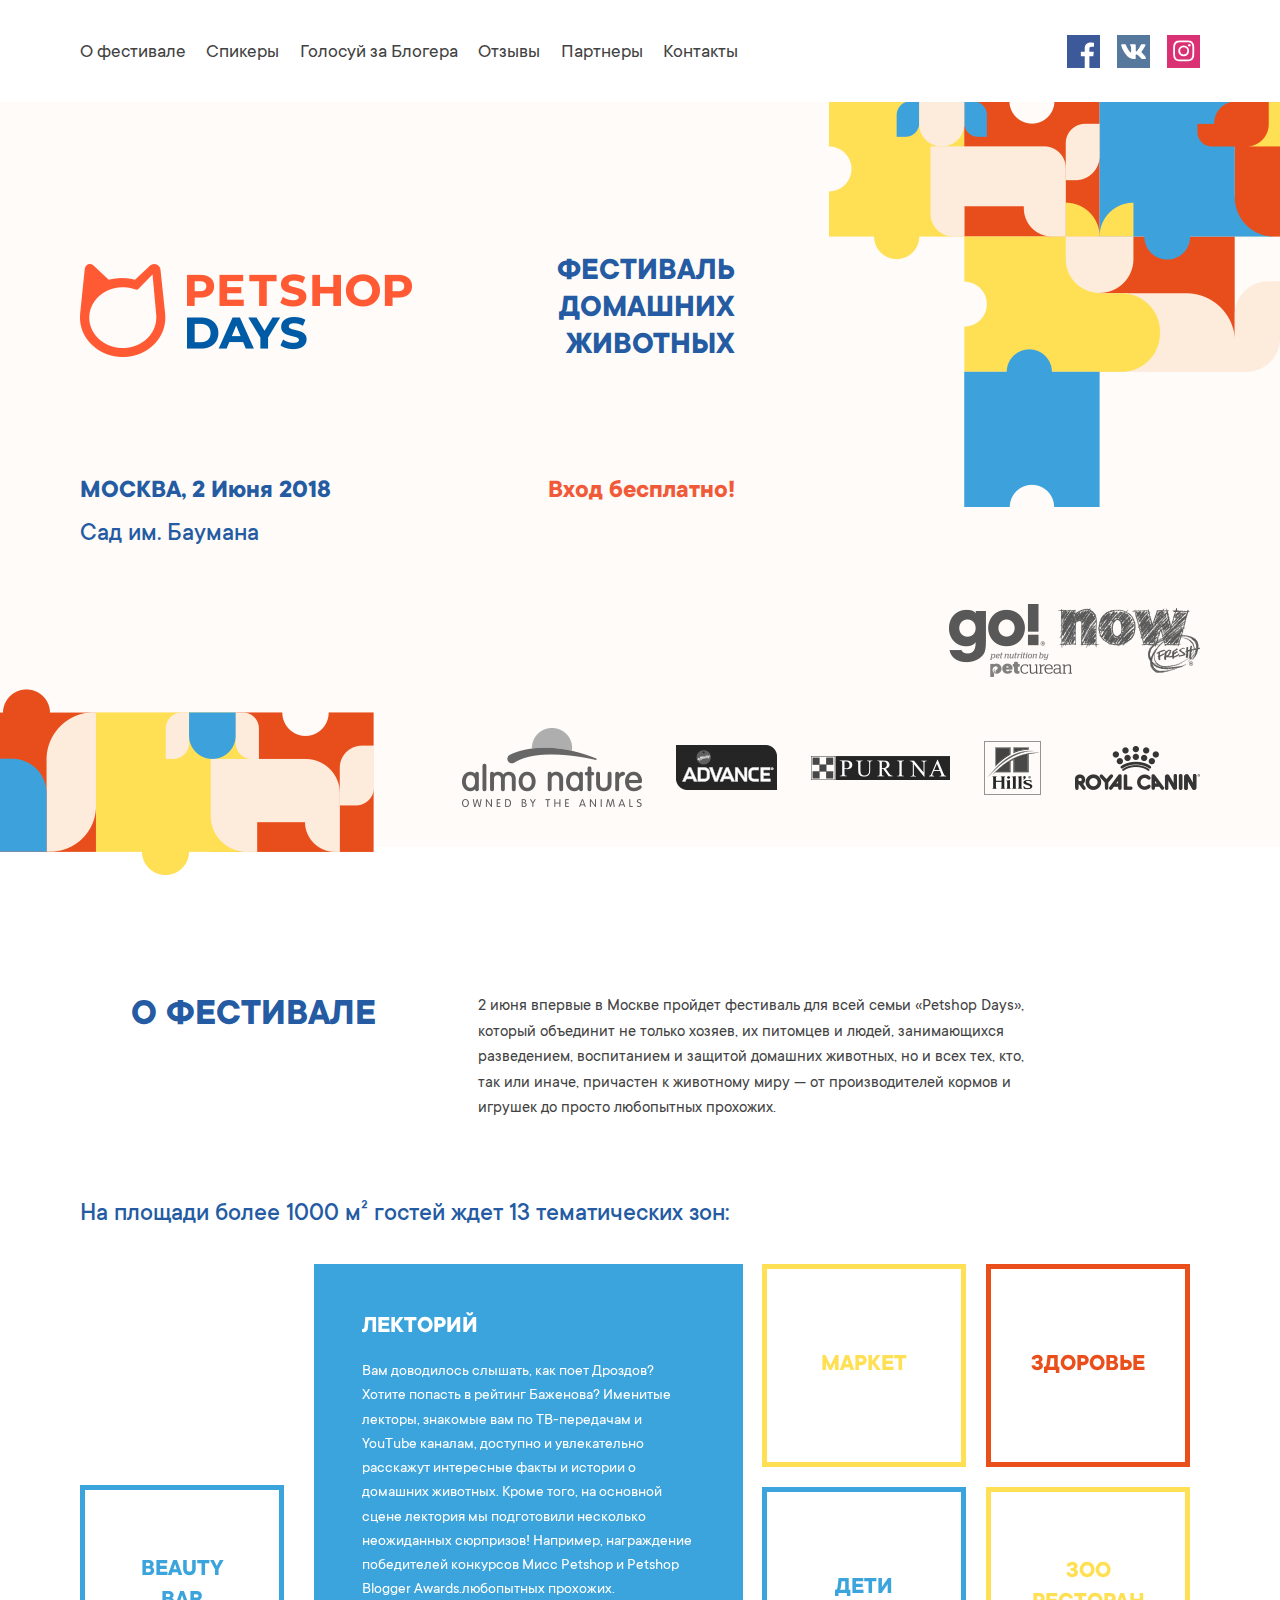
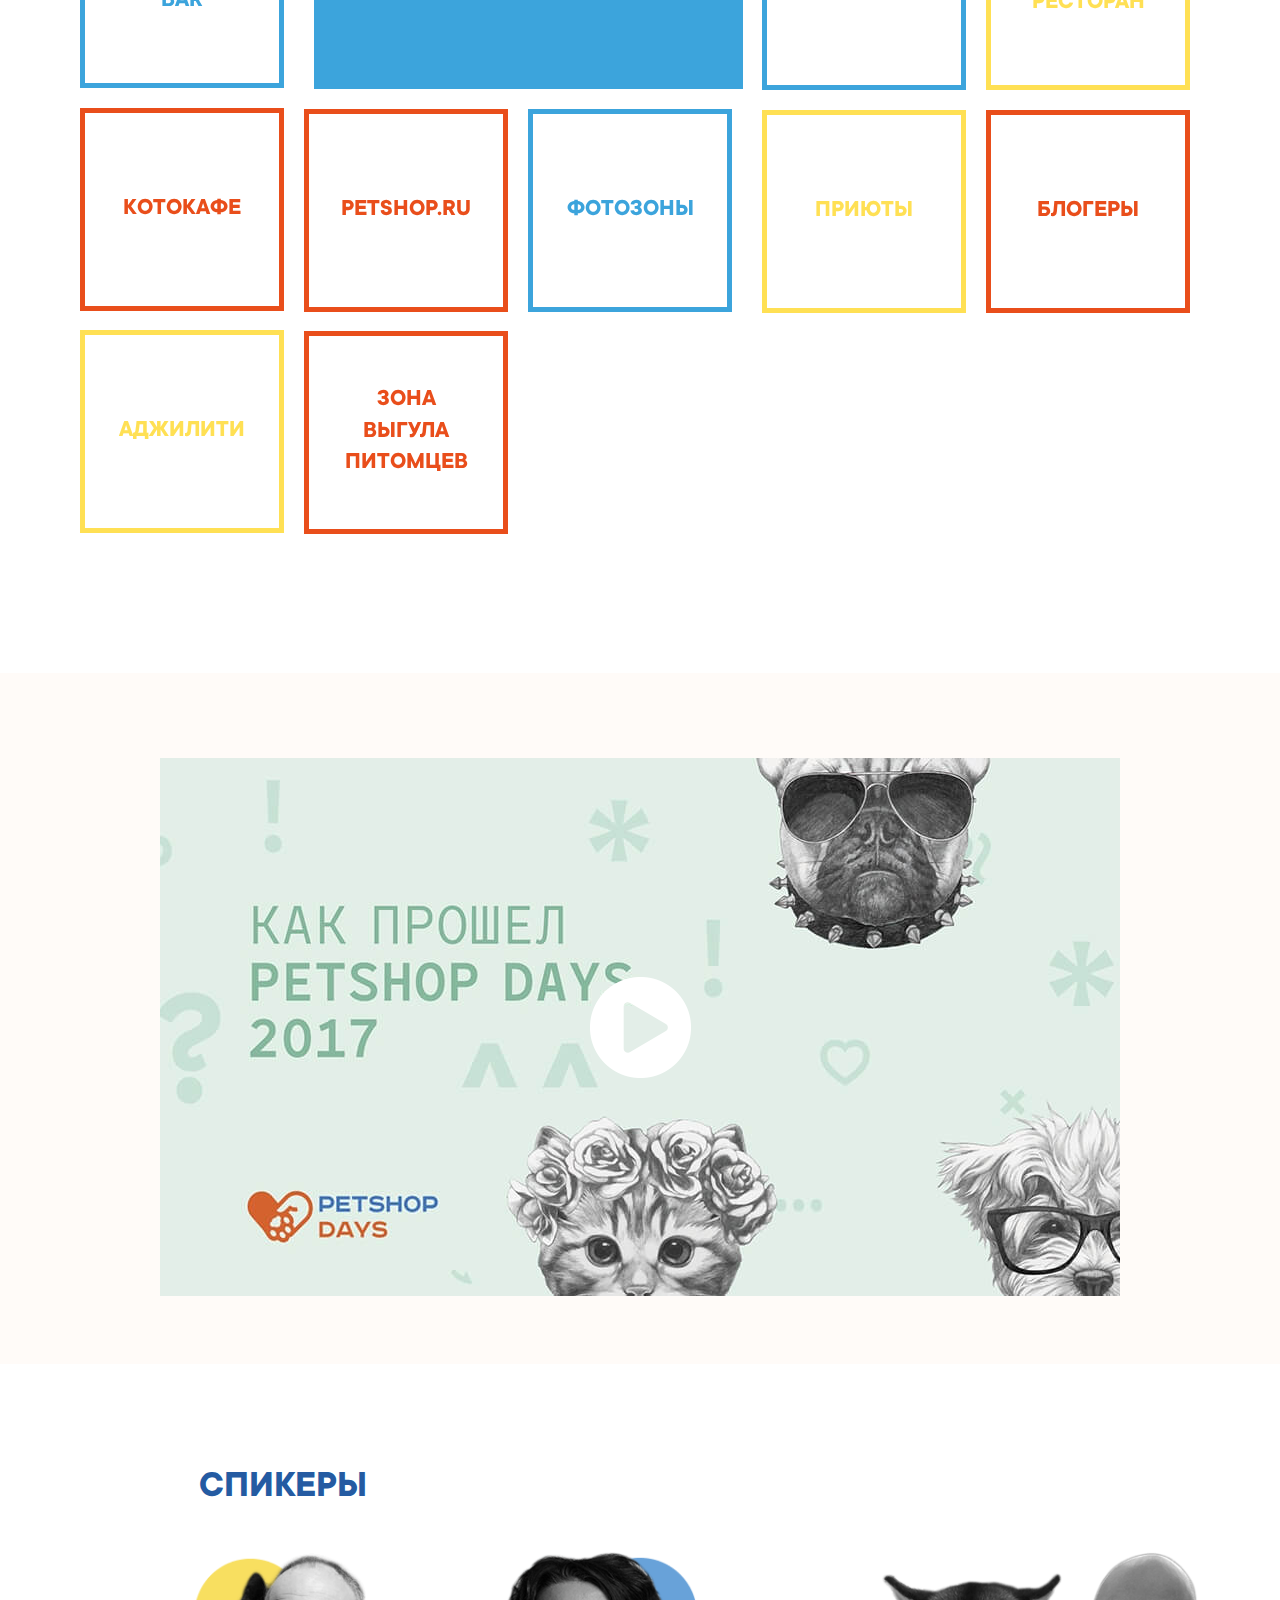
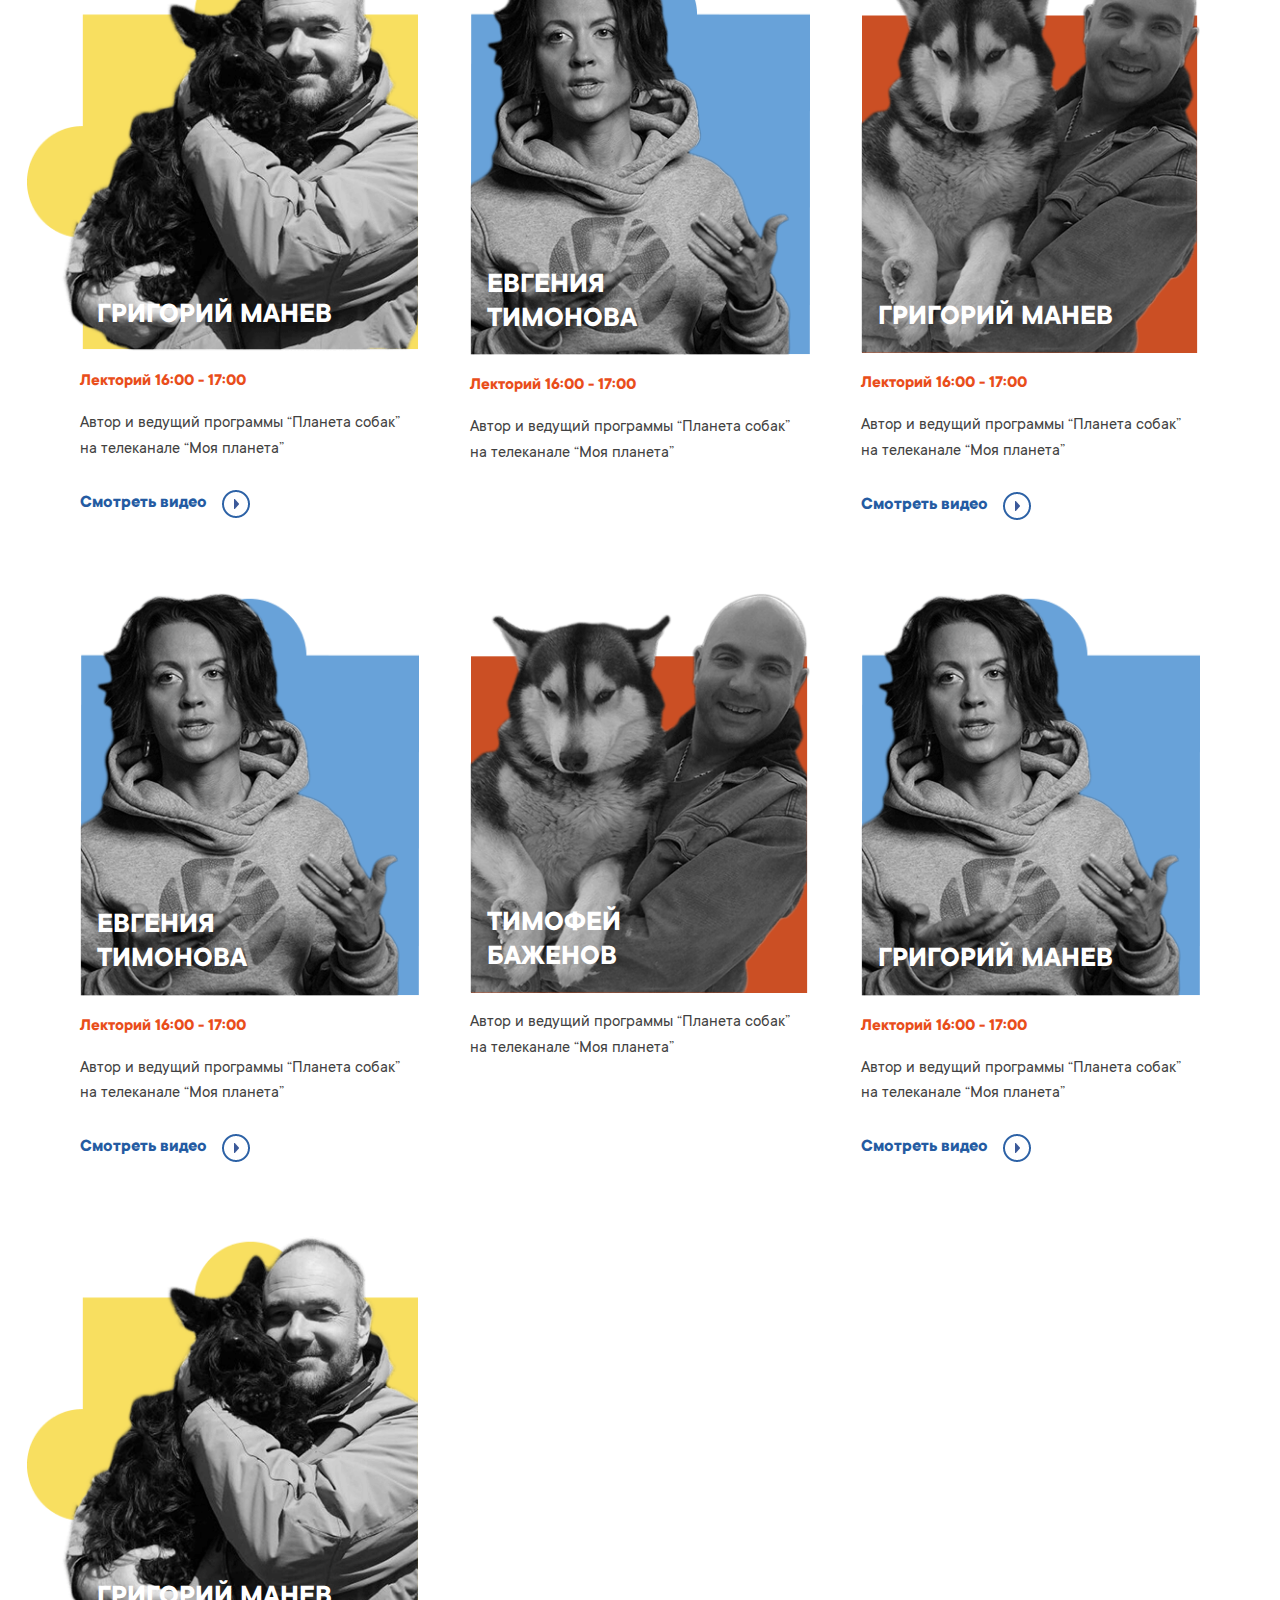
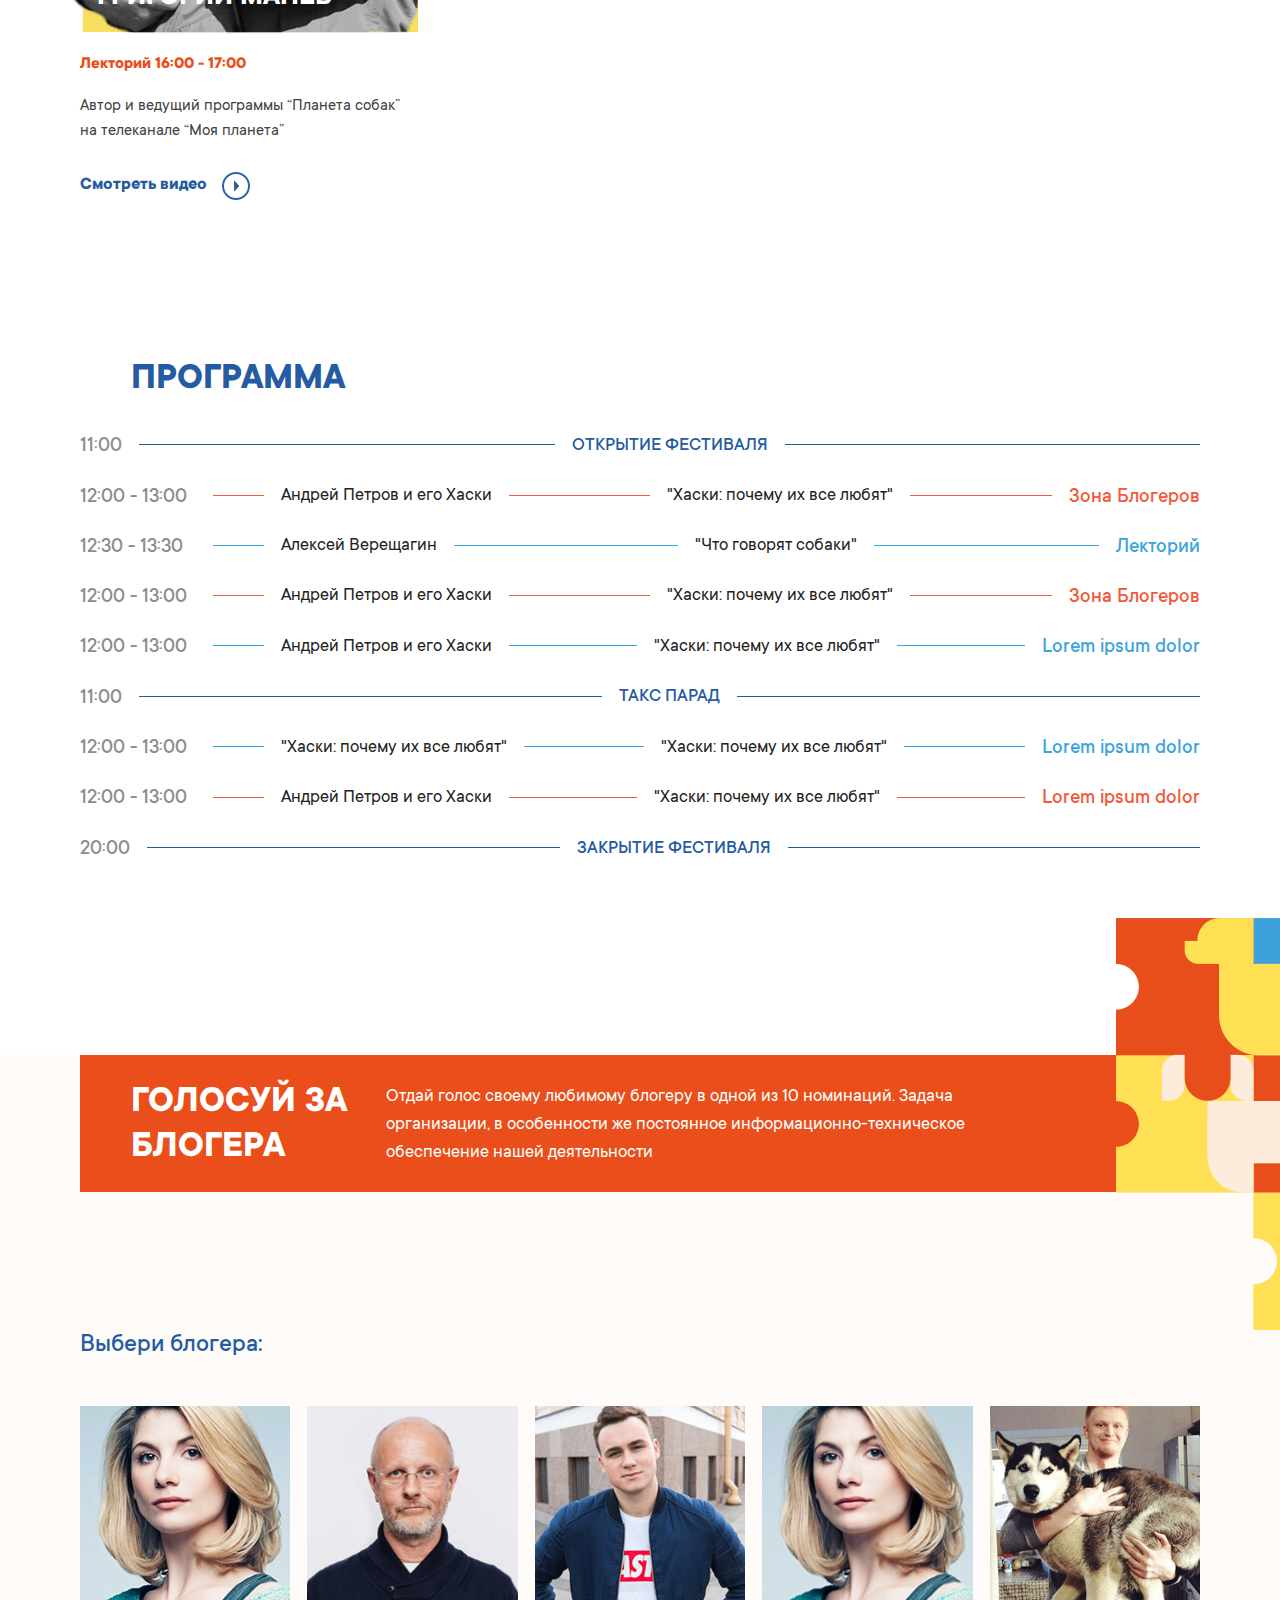
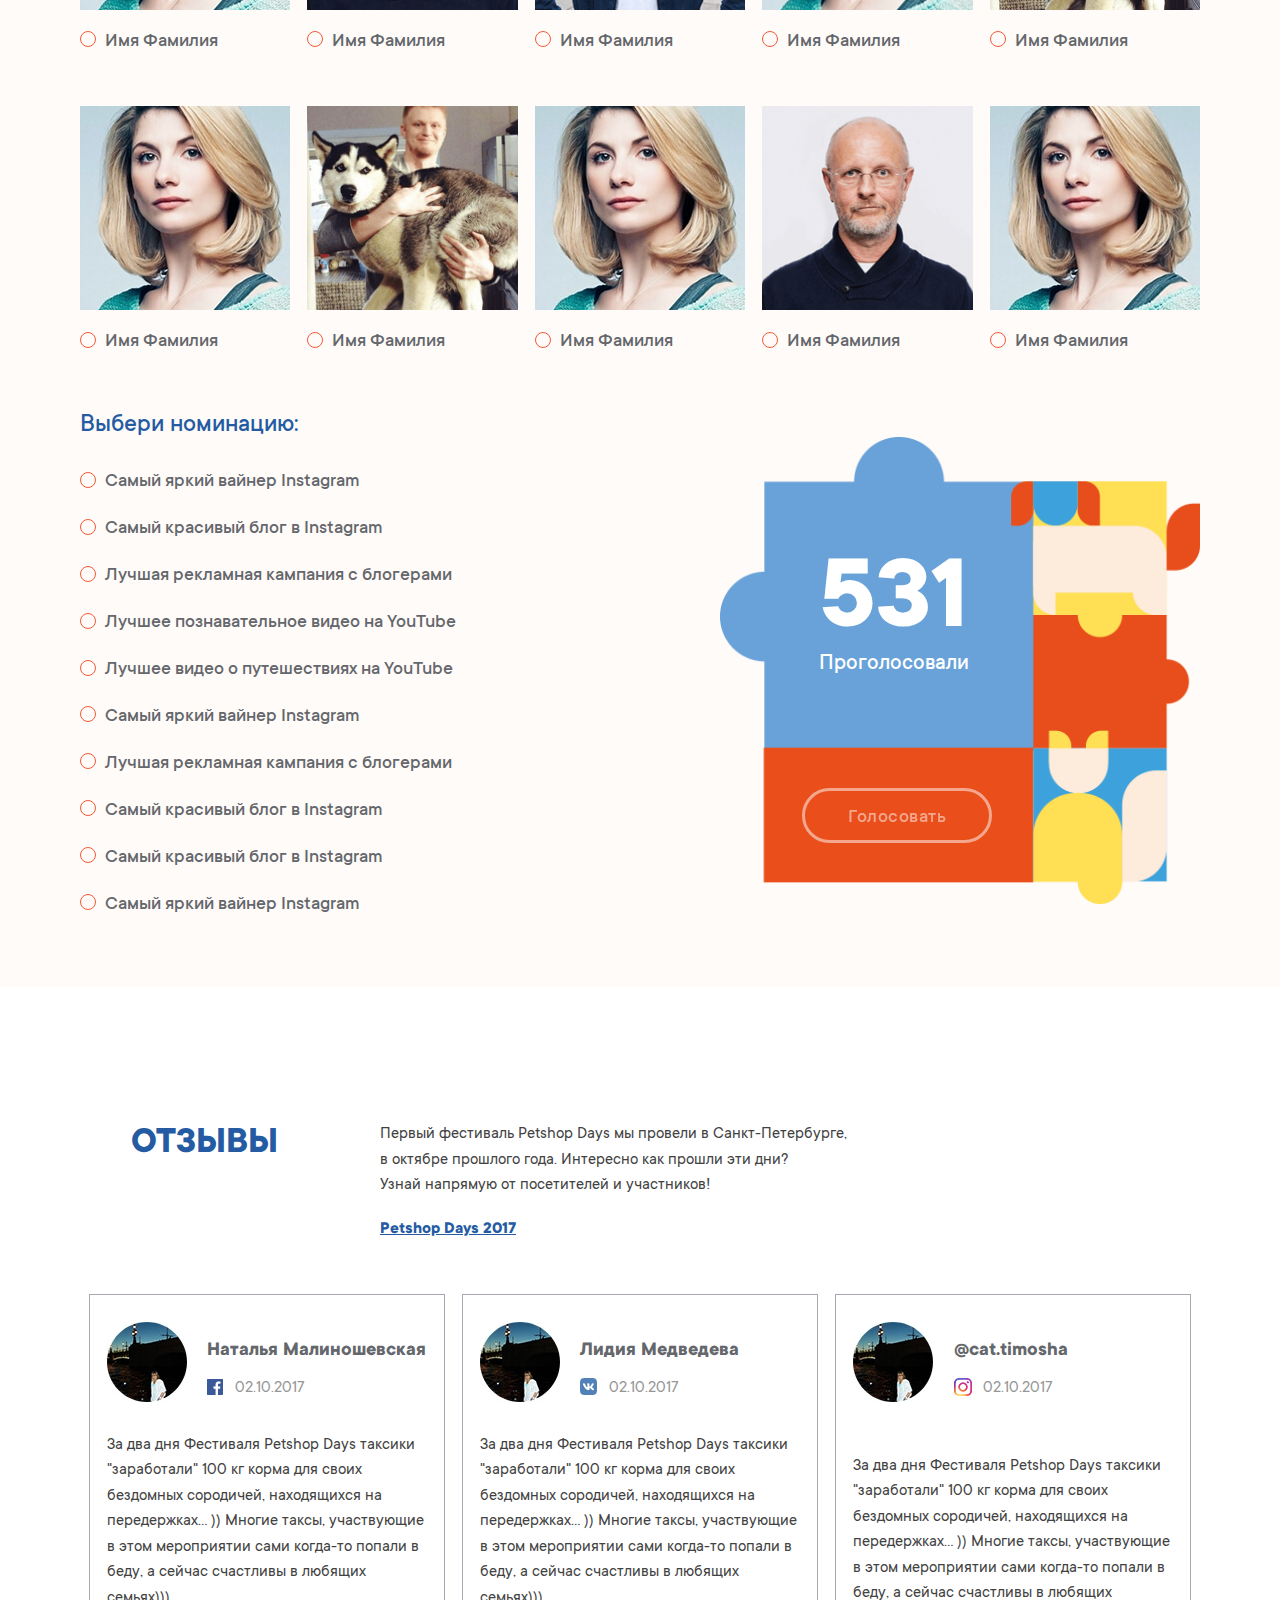
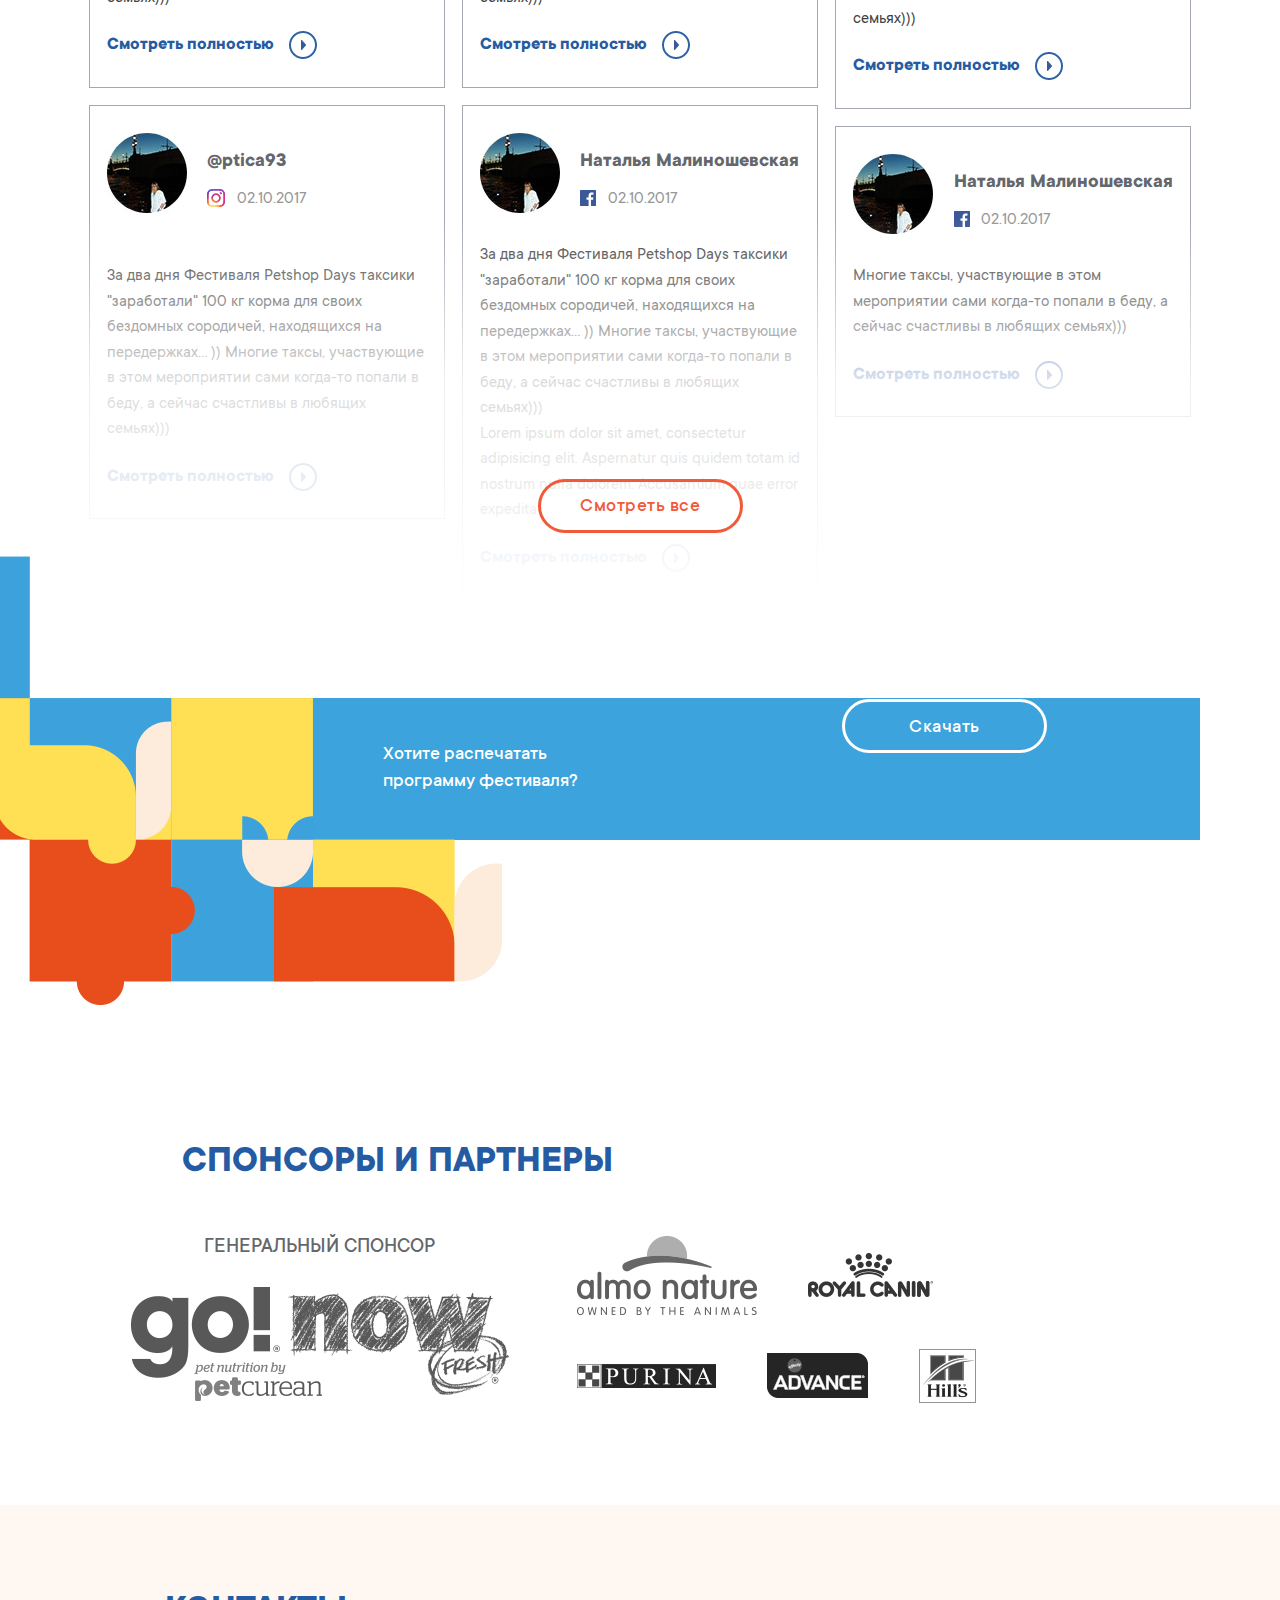
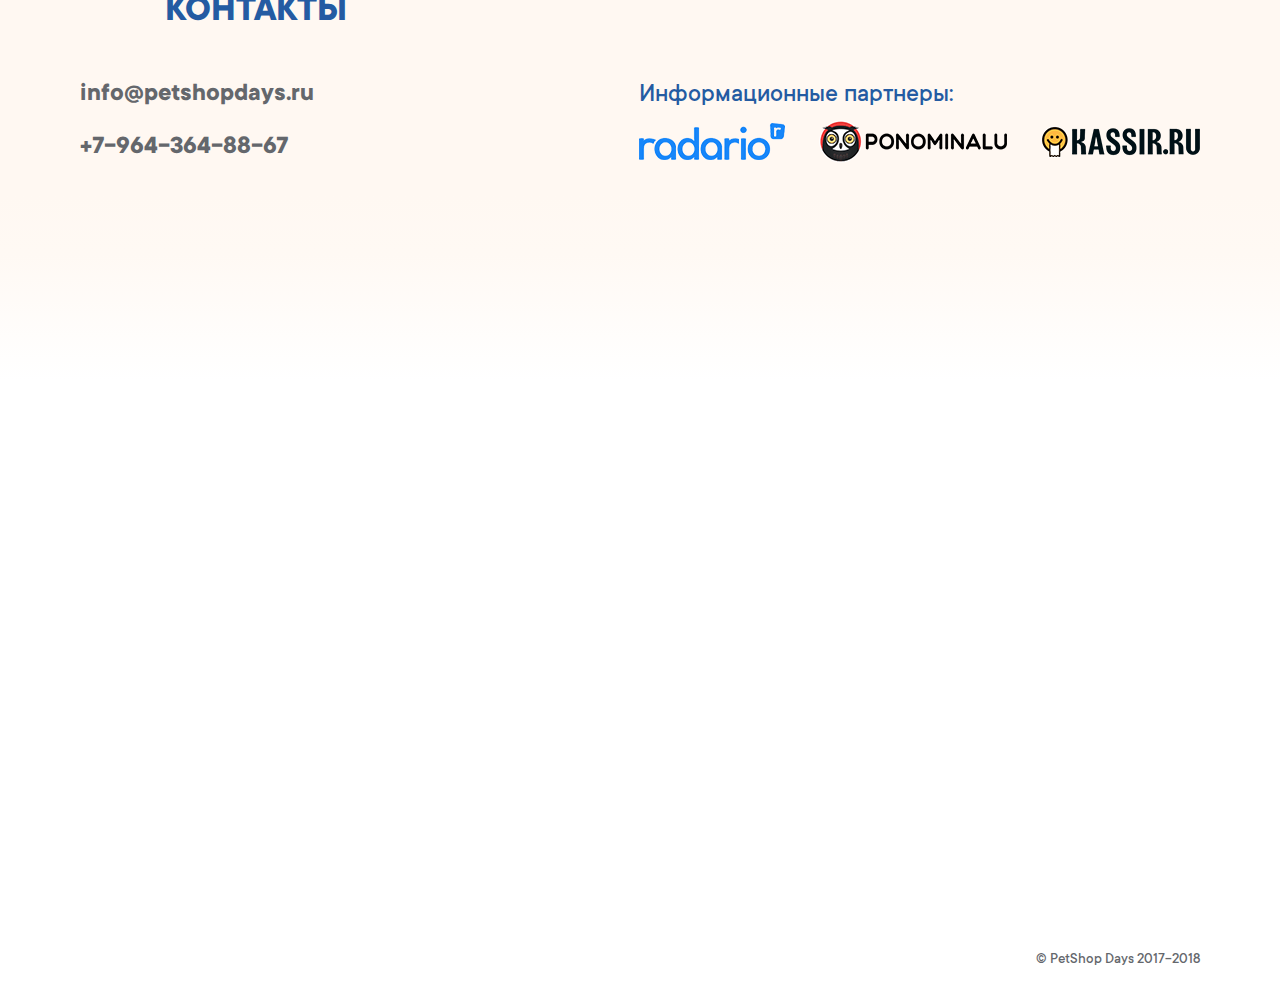
==== commit 3855f1fa: "edits" ====
--- a/index.html
+++ b/index.html
@@ -54,7 +54,7 @@
                                 <strong>МОСКВА,  2 Июня 2018</strong>
                                 <span>Сад им. Баумана</span>
                             </h4>
-                            <p>Выход бесплатно!</p>
+                            <p>Вход бесплатно!</p>
                         </div>
                     </div>
                     <img src="images/pattern-1.png" alt="">
@@ -539,7 +539,7 @@
                     </div>
                     <div class="s_vote__choose2_right" style="background-image: url('images/pattern-5.png')">
                         <h5>531 <span>Проголосовали</span></h5>
-                        <a href="#" class="g_btn_white g_btn _disabled"><span>Голосовать</span></a>
+                        <a href="#" class="g_btn_white g_btn _disabled _open_pop" data-name="thnx"><span>Голосовать</span></a>
                     </div>
                 </div>
             </div>
@@ -676,7 +676,7 @@
                     </div>
                 </div>
             </div>
-            <div class="s_contacts__map" id="map" data-center="55.768824, 37.659711" data-zoom="15" data-points='55.766824, 37.659711[<div class="s_contacts__tooltip"><span>2 Июня 2018</span><small>Москва, <br> Сад им. Баумана</small><div class="s_contacts__buy"><span>Выход бесплатно!</span></div>'></div>
+            <div class="s_contacts__map" id="map" data-center="55.768824, 37.659711" data-zoom="15" data-points='55.766824, 37.659711[<div class="s_contacts__tooltip"><span>2 Июня 2018</span><small>Москва, <br> Сад им. Баумана</small><div class="s_contacts__buy"><span>Вход бесплатно!</span></div>'></div>
         </section>
         <footer class="footer">
             <div class="container">
@@ -688,6 +688,10 @@
         <div class="popup popup_video">
             <div class="popup__close _close_pop"><span>&times;</span></div>
             <iframe id="playerPop" class="_video" type="text/html" src="http://www.youtube.com/embed/UeBFEanVsp4?enablejsapi=1" frameborder="0"></iframe>
+        </div>
+        <div class="popup popup_thnx">
+            <div class="popup__close _close_pop"><span>&times;</span></div>
+            <h3>Спасибо! <span>Ваш голос учтен!</span></h3>
         </div>
 
         <script src="https://cdnjs.cloudflare.com/ajax/libs/jquery/3.1.1/jquery.min.js"></script>
--- a/css/main.css
+++ b/css/main.css
@@ -1 +1 @@
-html,body,div,span,applet,object,iframe,h1,h2,h3,h4,h5,h6,p,blockquote,pre,a,abbr,acronym,address,big,cite,code,del,dfn,em,img,ins,kbd,q,s,samp,small,strike,strong,sub,sup,tt,var,b,u,i,center,dl,dt,dd,ol,ul,li,fieldset,form,label,legend,table,caption,tbody,tfoot,thead,tr,th,td,article,aside,canvas,details,embed,figure,figcaption,footer,header,hgroup,menu,nav,output,ruby,section,summary,time,mark,audio,video{margin:0;padding:0;border:0;font-size:100%;font:inherit;vertical-align:baseline;-webkit-box-sizing:border-box;-moz-box-sizing:border-box;box-sizing:border-box}article,aside,details,figcaption,figure,footer,header,hgroup,menu,nav,section{display:block}body{line-height:1}ol,ul{list-style:none}blockquote,q{quotes:none}blockquote:before,blockquote:after,q:before,q:after{content:'';content:none}table{border-collapse:collapse;border-spacing:0}html{color:#222;font-size:1em;line-height:1.4}::-moz-selection{background:#b3d4fc;text-shadow:none}::selection{background:#b3d4fc;text-shadow:none}:focus{outline:none}hr{display:block;height:1px;border:0;border-top:1px solid #ccc;margin:1em 0;padding:0}audio,canvas,iframe,img,svg,video{vertical-align:middle}fieldset{border:0;margin:0;padding:0}textarea{resize:vertical}input,textarea{-webkit-box-sizing:border-box;-moz-box-sizing:border-box;box-sizing:border-box;border:none}.browserupgrade{margin:0.2em 0;background:#ccc;color:#000;padding:0.2em 0}a{text-decoration:none}button{padding:0;background:none;border:none}@font-face{font-family:'TTCommons';src:url("../webfonts/TTCommons-Regular.eot?#iefix") format("embedded-opentype"),url("../webfonts/TTCommons-Regular.woff") format("woff"),url("../webfonts/TTCommons-Regular.ttf") format("truetype"),url("../webfonts/TTCommons-Regular.svg#TTCommons-Regular") format("svg");font-weight:400;font-style:normal}@font-face{font-family:'TTCommons';src:url("../webfonts/TTCommons-Medium.eot?#iefix") format("embedded-opentype"),url("../webfonts/TTCommons-Medium.woff") format("woff"),url("../webfonts/TTCommons-Medium.ttf") format("truetype"),url("../webfonts/TTCommons-Medium.svg#TTCommons-Medium") format("svg");font-weight:500;font-style:normal}@font-face{font-family:'TTCommons';src:url("../webfonts/TTCommons-Bold.eot?#iefix") format("embedded-opentype"),url("../webfonts/TTCommons-Bold.woff") format("woff"),url("../webfonts/TTCommons-Bold.ttf") format("truetype"),url("../webfonts/TTCommons-Bold.svg#TTCommons-Bold") format("svg");font-weight:700;font-style:normal}body,html{font:17px TTCommons, Helvetica, Helvetica Neue, Arial;cursor:default;overflow-x:hidden}.container{max-width:1160px;width:100%;padding-left:20px;padding-right:20px;margin-left:auto;margin-right:auto}.g_btn_red{font-size:1.2rem;letter-spacing:.5px;color:#f15a38;border-radius:1.875rem;border:0.188rem solid #f15a38;font-weight:500;line-height:1;padding:1.0rem 1.6rem 0.7rem;display:-webkit-inline-box;display:-webkit-inline-flex;display:-moz-inline-box;display:-ms-inline-flexbox;display:inline-flex;-webkit-box-pack:center;-webkit-justify-content:center;-moz-box-pack:center;-ms-flex-pack:center;justify-content:center;-webkit-box-align:center;-webkit-align-items:center;-moz-box-align:center;-ms-flex-align:center;align-items:center;-webkit-box-orient:horizontal;-webkit-box-direction:normal;-webkit-flex-direction:row;-moz-box-orient:horizontal;-moz-box-direction:normal;-ms-flex-direction:row;flex-direction:row;cursor:pointer;-webkit-user-select:none;-moz-user-select:none;-ms-user-select:none;user-select:none;min-width:205px;-webkit-transition:.25s;-o-transition:.25s;transition:.25s}.g_btn_red span{-webkit-transition:-webkit-transform .125s;transition:-webkit-transform .125s;-o-transition:transform .125s;transition:transform .125s;transition:transform .125s, -webkit-transform .125s}.g_btn_red:hover span{-webkit-transform:scale(0.9);-ms-transform:scale(0.9);transform:scale(0.9)}.g_btn_red._disabled{opacity:.5;pointer-events:none;cursor:default}.g_btn_red:hover{background-color:#f15a38;color:#fff}.g_btn_white{font-size:1.2rem;letter-spacing:.5px;color:#fff;border-radius:1.875rem;border:0.188rem solid #fff;font-weight:500;line-height:1;padding:1.0rem 1.6rem 0.7rem;display:-webkit-inline-box;display:-webkit-inline-flex;display:-moz-inline-box;display:-ms-inline-flexbox;display:inline-flex;-webkit-box-pack:center;-webkit-justify-content:center;-moz-box-pack:center;-ms-flex-pack:center;justify-content:center;-webkit-box-align:center;-webkit-align-items:center;-moz-box-align:center;-ms-flex-align:center;align-items:center;-webkit-box-orient:horizontal;-webkit-box-direction:normal;-webkit-flex-direction:row;-moz-box-orient:horizontal;-moz-box-direction:normal;-ms-flex-direction:row;flex-direction:row;cursor:pointer;-webkit-user-select:none;-moz-user-select:none;-ms-user-select:none;user-select:none;min-width:205px;-webkit-transition:.25s;-o-transition:.25s;transition:.25s}.g_btn_white span{-webkit-transition:-webkit-transform .125s;transition:-webkit-transform .125s;-o-transition:transform .125s;transition:transform .125s;transition:transform .125s, -webkit-transform .125s}.g_btn_white:hover span{-webkit-transform:scale(0.9);-ms-transform:scale(0.9);transform:scale(0.9)}.g_btn_white._disabled{opacity:.5;pointer-events:none;cursor:default}.g_btn_white:hover{background-color:#fff;color:#f15a38}.g_title{font-weight:700;font-size:2.25rem;color:#245ba2}.g_link{font-size:1rem;color:#245ba2;font-weight:600;-webkit-user-select:none;-moz-user-select:none;-ms-user-select:none;user-select:none;cursor:pointer;display:-webkit-inline-box;display:-webkit-inline-flex;display:-moz-inline-box;display:-ms-inline-flexbox;display:inline-flex;-webkit-box-pack:start;-webkit-justify-content:flex-start;-moz-box-pack:start;-ms-flex-pack:start;justify-content:flex-start;-webkit-box-align:center;-webkit-align-items:center;-moz-box-align:center;-ms-flex-align:center;align-items:center;-webkit-box-orient:horizontal;-webkit-box-direction:normal;-webkit-flex-direction:row;-moz-box-orient:horizontal;-moz-box-direction:normal;-ms-flex-direction:row;flex-direction:row}.g_link:hover span:before,.g_link:hover span:after{width:50%}.g_link span{position:relative;display:inline-block}.g_link span:before{content:'';position:absolute;width:0;left:50%;height:2px;bottom:-2px;background-color:#ffe054;-webkit-transition:.325s;-o-transition:.325s;transition:.325s}.g_link span:after{content:'';position:absolute;width:0;right:50%;height:2px;bottom:-2px;background-color:#ffe054;-webkit-transition:.325s;-o-transition:.325s;transition:.325s}.g_link:hover i{-webkit-transform:translateX(6px);-ms-transform:translateX(6px);transform:translateX(6px)}.g_link i{margin-left:.9rem;-webkit-transition:.25s;-o-transition:.25s;transition:.25s}.g_go_left{position:relative;z-index:0;display:-webkit-box;display:-webkit-flex;display:-moz-box;display:-ms-flexbox;display:flex;-webkit-box-pack:start;-webkit-justify-content:flex-start;-moz-box-pack:start;-ms-flex-pack:start;justify-content:flex-start;-webkit-box-align:center;-webkit-align-items:center;-moz-box-align:center;-ms-flex-align:center;align-items:center;-webkit-box-orient:horizontal;-webkit-box-direction:normal;-webkit-flex-direction:row;-moz-box-orient:horizontal;-moz-box-direction:normal;-ms-flex-direction:row;flex-direction:row;margin-top:-5rem;pointer-events:none}.g_go_left:before{content:'';position:absolute;width:100%;height:142px;left:0;bottom:165px;background-color:#3da3dc;z-index:-2}.g_go_left h5{font-weight:500;line-height:1.33;font-size:1.2rem;color:#fff;max-width:250px;text-align:left}.g_go_left>img{margin-left:-21rem}.g_go_left>div{display:-webkit-box;display:-webkit-flex;display:-moz-box;display:-ms-flexbox;display:flex;-webkit-box-pack:justify;-webkit-justify-content:space-between;-moz-box-pack:justify;-ms-flex-pack:justify;justify-content:space-between;-webkit-box-align:center;-webkit-align-items:center;-moz-box-align:center;-ms-flex-align:center;align-items:center;-webkit-box-orient:horizontal;-webkit-box-direction:normal;-webkit-flex-direction:row;-moz-box-orient:horizontal;-moz-box-direction:normal;-ms-flex-direction:row;flex-direction:row;pointer-events:all;-webkit-box-flex:2;-webkit-flex-grow:2;-moz-box-flex:2;-ms-flex-positive:2;flex-grow:2;margin-left:-7rem;margin-right:9rem}.g_go_left .g_btn_white:hover{color:#3ca4dc}.g_go_right{position:relative;z-index:0;display:-webkit-box;display:-webkit-flex;display:-moz-box;display:-ms-flexbox;display:flex;-webkit-box-pack:start;-webkit-justify-content:flex-start;-moz-box-pack:start;-ms-flex-pack:start;justify-content:flex-start;-webkit-box-align:center;-webkit-align-items:center;-moz-box-align:center;-ms-flex-align:center;align-items:center;-webkit-box-orient:horizontal;-webkit-box-direction:normal;-webkit-flex-direction:row;-moz-box-orient:horizontal;-moz-box-direction:normal;-ms-flex-direction:row;flex-direction:row;margin-top:-1rem;pointer-events:none;color:#fff}.g_go_right:before{content:'';position:absolute;width:100%;height:137px;left:0;bottom:138px;background-color:#e94e1b;z-index:-2}.g_go_right h2{max-width:20.9rem;text-align:left;font-weight:700;line-height:1.17;font-size:2.25rem;color:#fff;margin-right:2rem}.g_go_right p{max-width:628px;line-height:1.5;font-size:1.1rem;color:#fff;margin-right:-3rem}.g_go_right>img{margin-right:-22rem}.g_go_right>div{display:-webkit-box;display:-webkit-flex;display:-moz-box;display:-ms-flexbox;display:flex;-webkit-box-pack:justify;-webkit-justify-content:space-between;-moz-box-pack:justify;-ms-flex-pack:justify;justify-content:space-between;-webkit-box-align:center;-webkit-align-items:center;-moz-box-align:center;-ms-flex-align:center;align-items:center;-webkit-box-orient:horizontal;-webkit-box-direction:normal;-webkit-flex-direction:row;-moz-box-orient:horizontal;-moz-box-direction:normal;-ms-flex-direction:row;flex-direction:row;pointer-events:all;-webkit-box-flex:2;-webkit-flex-grow:2;-moz-box-flex:2;-ms-flex-positive:2;flex-grow:2;margin-left:3rem;padding-top:1.6rem;margin-right:9rem}.g_radio{cursor:pointer;-webkit-user-select:none;-moz-user-select:none;-ms-user-select:none;user-select:none}.g_radio:hover span:before{width:100%}.g_radio span{position:relative;display:inline-block}.g_radio span:before{content:'';position:absolute;width:0;left:0;height:1px;bottom:-2px;background-color:#f15a38;-webkit-transition:.25s;-o-transition:.25s;transition:.25s}.g_radio label{padding-left:25px;font-size:1.2rem;line-height:1.3;font-weight:500;color:#64676c;cursor:pointer;position:relative;display:block}.g_radio label:before{content:'';position:absolute;left:0;top:0.15rem;width:14px;height:14px;border:1px solid #f15a38;border-radius:50%}.g_radio label:after{content:'';position:absolute;left:0;top:0.15rem;width:14px;height:14px;background-color:#f15a38;border:1px solid #f15a38;border-radius:50%;-webkit-transform:scale(0);-ms-transform:scale(0);transform:scale(0);-webkit-transition:.25s;-o-transition:.25s;transition:.25s}.g_radio input{position:absolute;visibility:hidden;z-index:-1;pointer-events:none;left:-9999px}.g_radio input:checked+label{cursor:default}.g_radio input:checked+label span:before{display:none}.g_radio input:checked+label:after{-webkit-transform:scale(0.65);-ms-transform:scale(0.65);transform:scale(0.65)}.g_txt>:last-child{margin-bottom:0}.g_txt hr{border:none;border-bottom:2px solid #f15a38;margin:1.8rem 0}.g_txt p{line-height:1.5;font-size:1rem;margin-bottom:1.7rem}.g_txt p small{font-size:.95rem}.g_txt p b{font-weight:700;color:#424242;font-size:1.125rem}.g_txt b{font-weight:700}.g_txt strong{font-weight:700}.g_txt h1{text-transform:uppercase;margin-bottom:2.2rem;font-weight:700;line-height:0.89;font-size:2.25rem;color:#245ba2}.g_txt h1+small{font-weight:300;color:#9a9999;font-size:1rem;margin-top:-25px;margin-bottom:20px;display:block}.g_txt h2{text-transform:uppercase;color:#424242;font-size:1.875rem;margin-bottom:1.3rem}.g_txt h2 small{font-size:1.625rem}.g_txt h3{font-weight:500;font-size:1.5rem;color:#245ba2;padding-top:1rem;margin-bottom:1.2rem}.g_txt h4{text-transform:uppercase;font-weight:700;color:#424242;margin-bottom:1.1rem;padding-top:1.3rem;font-size:1.25rem}.g_txt h5{font-weight:700;color:#424242;font-size:1.4rem;margin-bottom:0.8rem;padding-top:1.1rem}.g_txt h6{font-weight:400;color:#245ba2;font-size:1.2rem;margin-bottom:0.8rem;padding-top:1rem;line-height:1.4}.g_txt p a span,.g_txt li a span{background:-webkit-gradient(linear, left top, right top, from(#424242), color-stop(98%, #f15a38));background:-webkit-linear-gradient(left, #424242 0%, #f15a38 98%);background:-o-linear-gradient(left, #424242 0%, #f15a38 98%);background:linear-gradient(to right, #424242 0%, #f15a38 98%);color:#245ba2;font-weight:700;background-repeat:no-repeat;background-position:left 85%;-webkit-transition:background-size .25s;-o-transition:background-size .25s;transition:background-size .25s;line-height:1.2;padding-bottom:5px;background-size:0px 1px}.g_txt p a:hover span,.g_txt li a:hover span{color:#f15a38;background-size:100% 1px}.g_txt i{font-style:italic}.g_txt ul{margin-bottom:2.5rem;text-align:left;padding-left:1.8rem}.g_txt ul li{color:#424242;font-size:1.125rem;padding-left:40px;position:relative;line-height:1.35}.g_txt ul li:hover:before{background-color:#245ba2;width:30px}.g_txt ul li:before{content:'';position:absolute;left:0;top:0.6rem;width:20px;height:2px;-webkit-transition:.125s;-o-transition:.125s;transition:.125s;background-color:#f15a38}.g_txt ul li:not(:last-of-type){margin-bottom:0.94rem}.g_txt ol{margin-bottom:2.5rem;text-align:left;padding-left:1.8rem}.g_txt ol li{padding-left:33px;color:#424242;font-size:1.1rem;position:relative;line-height:1.35;counter-increment:li;z-index:0}.g_txt ol li:not(:last-of-type){margin-bottom:1.25rem}.g_txt ol li:before{content:counter(li);position:absolute;width:10px;height:10px;left:5px;top:2px;text-align:center;font-weight:700;color:#fff;font-size:12px;font-family:'Muller Bold';border-radius:50%;-webkit-transition:.125s;-o-transition:.125s;transition:.125s}.g_txt ol li:after{content:'';position:absolute;width:20px;height:20px;-webkit-box-shadow:0 0.188rem 0.375rem rgba(65,65,117,0.52);box-shadow:0 0.188rem 0.375rem rgba(65,65,117,0.52);background-color:#7171ca;left:0;top:-1px;border-radius:50%;z-index:-1}.g_txt ol li:hover:after{background-color:#f15a38}.g_txt blockquote{line-height:1.5;text-align:left;font-weight:500;color:#424242;font-size:1.15rem;padding-left:25px;border-left:4px solid #245ba2;padding-top:15px;padding-bottom:15px;margin-bottom:20px}.g_txt__table{max-width:100%;overflow:auto}.g_txt table{width:100%;min-width:700px;margin-bottom:2rem;background-color:#fff;border-radius:1.3rem}.g_txt table th{text-align:left;font-weight:600}.g_txt table th,.g_txt table td{text-align:left;color:#424242;font-size:1.125rem;padding:15px 25px}.g_txt table tbody tr:nth-of-type(2n+1){background-color:#fffbf8}.g_txt figure{margin:2.5rem 0;text-align:center}.g_txt figure img{margin-bottom:15px}.g_txt figure figcaption{text-align:left;font-weight:400;font-size:0.75rem;color:#424242}.g_txt img{max-width:100%}.g_txt>img{max-height:50vh;margin-bottom:2.5rem;border-radius:1.3rem}.g_txt iframe{width:100%;position:relative}.g_txt iframe:before{content:'';display:block;padding-top:72%}.g_txt__center img{max-height:50vh;margin-bottom:2.5rem}.g_txt__block{-webkit-box-shadow:0 0.313rem 0.813rem rgba(0,0,0,0.04);box-shadow:0 0.313rem 0.813rem rgba(0,0,0,0.04);border-radius:0.625rem;background-color:#fff;padding:2.8rem;margin-bottom:1.5rem}.g_txt__block>:last-child{margin-bottom:0}.g_txt__cols{display:-webkit-box;display:-webkit-flex;display:-moz-box;display:-ms-flexbox;display:flex;-webkit-box-pack:justify;-webkit-justify-content:space-between;-moz-box-pack:justify;-ms-flex-pack:justify;justify-content:space-between;-webkit-box-align:start;-webkit-align-items:flex-start;-moz-box-align:start;-ms-flex-align:start;align-items:flex-start;-webkit-box-orient:horizontal;-webkit-box-direction:normal;-webkit-flex-direction:row;-moz-box-orient:horizontal;-moz-box-direction:normal;-ms-flex-direction:row;flex-direction:row;margin-bottom:1.13rem}.g_txt__cols ul,.g_txt__cols ol{padding-left:0}.g_txt__cols>figure{width:calc(50% - 10px);margin:1rem 0}.g_txt__left,.g_txt__right{width:calc(50% - 40px)}.g_txt__video{position:relative;width:100%;padding-bottom:56.3%;margin-bottom:1.5rem;overflow:hidden}.g_txt__video iframe{position:absolute;left:0;top:0;width:100%;height:100%}.header{padding:1.7rem 0;position:fixed;width:100%;top:0;left:0;z-index:9999;background-color:#fff;-webkit-transition:.25s;-o-transition:.25s;transition:.25s}.header__body{display:-webkit-box;display:-webkit-flex;display:-moz-box;display:-ms-flexbox;display:flex;-webkit-box-pack:justify;-webkit-justify-content:space-between;-moz-box-pack:justify;-ms-flex-pack:justify;justify-content:space-between;-webkit-box-align:center;-webkit-align-items:center;-moz-box-align:center;-ms-flex-align:center;align-items:center;-webkit-box-orient:horizontal;-webkit-box-direction:normal;-webkit-flex-direction:row;-moz-box-orient:horizontal;-moz-box-direction:normal;-ms-flex-direction:row;flex-direction:row}.header._fixed{padding:0.8rem 0;-webkit-box-shadow:0 0 14px -4px rgba(0,0,0,0.3);box-shadow:0 0 14px -4px rgba(0,0,0,0.3)}.header._fixed .header__logo{width:40px;margin-right:2rem !important}.header__logo{margin-right:2rem;-webkit-transition:.25s;-o-transition:.25s;transition:.25s;width:0;overflow:hidden;margin-right:0 !important}.header__nav{margin-right:auto;margin-top:4px;display:-webkit-box;display:-webkit-flex;display:-moz-box;display:-ms-flexbox;display:flex;-webkit-box-pack:start;-webkit-justify-content:flex-start;-moz-box-pack:start;-ms-flex-pack:start;justify-content:flex-start;-webkit-box-align:center;-webkit-align-items:center;-moz-box-align:center;-ms-flex-align:center;align-items:center;-webkit-box-orient:horizontal;-webkit-box-direction:normal;-webkit-flex-direction:row;-moz-box-orient:horizontal;-moz-box-direction:normal;-ms-flex-direction:row;flex-direction:row}.header__nav_close,.header__nav_hamb{display:none}.header__nav a{font-weight:400;font-size:1.2rem;color:#424242;line-height:1;-webkit-transition:.25s;-o-transition:.25s;transition:.25s}.header__nav a:hover span:before,.header__nav a:hover span:after{width:50%}.header__nav a span{position:relative;display:inline-block}.header__nav a span:before{content:'';position:absolute;width:0;left:50%;height:1px;bottom:-2px;background-color:#f15a38;-webkit-transition:.325s;-o-transition:.325s;transition:.325s}.header__nav a span:after{content:'';position:absolute;width:0;right:50%;height:1px;bottom:-2px;background-color:#f15a38;-webkit-transition:.325s;-o-transition:.325s;transition:.325s}.header__nav a._active{color:#f15a38}.header__nav a:hover{color:#245ba2}.header__nav a:not(:last-of-type){margin-right:1.2rem}.header__social{display:-webkit-box;display:-webkit-flex;display:-moz-box;display:-ms-flexbox;display:flex;-webkit-box-pack:start;-webkit-justify-content:flex-start;-moz-box-pack:start;-ms-flex-pack:start;justify-content:flex-start;-webkit-box-align:center;-webkit-align-items:center;-moz-box-align:center;-ms-flex-align:center;align-items:center;-webkit-box-orient:horizontal;-webkit-box-direction:normal;-webkit-flex-direction:row;-moz-box-orient:horizontal;-moz-box-direction:normal;-ms-flex-direction:row;flex-direction:row}.header__social a{-webkit-transition:.25s;-o-transition:.25s;transition:.25s;overflow:hidden}.header__social a:not(:last-of-type){margin-right:1rem}.header__social a:hover{border-radius:50%}.header__social img{width:33px}.footer{padding:1.3rem 0}.footer p{font-weight:500;font-size:0.875rem;color:#64676c;text-align:right}.s_main{background-color:#fffbf8;position:relative;z-index:0}.s_main:before{content:'';position:absolute;width:100%;height:28px;left:0;bottom:0;background-color:#fff;z-index:-1}.s_main__top{display:-webkit-box;display:-webkit-flex;display:-moz-box;display:-ms-flexbox;display:flex;-webkit-box-pack:justify;-webkit-justify-content:space-between;-moz-box-pack:justify;-ms-flex-pack:justify;justify-content:space-between;-webkit-box-align:start;-webkit-align-items:flex-start;-moz-box-align:start;-ms-flex-align:start;align-items:flex-start;-webkit-box-orient:horizontal;-webkit-box-direction:normal;-webkit-flex-direction:row;-moz-box-orient:horizontal;-moz-box-direction:normal;-ms-flex-direction:row;flex-direction:row}.s_main__top>img{margin-right:-12rem}.s_main__center{margin-right:3rem}.s_main__center_top{margin-top:9rem;margin-bottom:6.5rem;display:-webkit-box;display:-webkit-flex;display:-moz-box;display:-ms-flexbox;display:flex;-webkit-box-pack:justify;-webkit-justify-content:space-between;-moz-box-pack:justify;-ms-flex-pack:justify;justify-content:space-between;-webkit-box-align:center;-webkit-align-items:center;-moz-box-align:center;-ms-flex-align:center;align-items:center;-webkit-box-orient:horizontal;-webkit-box-direction:normal;-webkit-flex-direction:row;-moz-box-orient:horizontal;-moz-box-direction:normal;-ms-flex-direction:row;flex-direction:row}.s_main__center_top a{position:relative}.s_main__center_top a:hover span:before{width:55%}.s_main__center_top a:hover span:after{width:55%}.s_main__center_top a span{display:inline-block}.s_main__center_top a span:before{content:'';position:absolute;width:0;left:50%;height:3px;top:-8px;background-color:#f15a38;-webkit-transition:.25s;-o-transition:.25s;transition:.25s;opacity:.5}.s_main__center_top a span:after{content:'';position:absolute;width:0;right:50%;height:3px;bottom:-11px;background-color:#f15a38;-webkit-transition:.25s;-o-transition:.25s;transition:.25s;opacity:.5}.s_main__center_top h1{font-weight:700;font-size:1.88rem;color:#245ba2;max-width:19rem;text-align:right}.s_main__center_bot{display:-webkit-box;display:-webkit-flex;display:-moz-box;display:-ms-flexbox;display:flex;-webkit-box-pack:justify;-webkit-justify-content:space-between;-moz-box-pack:justify;-ms-flex-pack:justify;justify-content:space-between;-webkit-box-align:start;-webkit-align-items:flex-start;-moz-box-align:start;-ms-flex-align:start;align-items:flex-start;-webkit-box-orient:horizontal;-webkit-box-direction:normal;-webkit-flex-direction:row;-moz-box-orient:horizontal;-moz-box-direction:normal;-ms-flex-direction:row;flex-direction:row}.s_main__center_bot h4 strong{font-weight:700;font-size:1.5rem;color:#245ba2}.s_main__center_bot h4 span{font-weight:500;font-size:1.5rem;color:#245ba2;margin-top:.8rem;display:block}.s_main__center_bot p{font-size:1.5rem;color:#f15a38;font-weight:700}.s_main__bot{display:-webkit-box;display:-webkit-flex;display:-moz-box;display:-ms-flexbox;display:flex;-webkit-box-pack:start;-webkit-justify-content:flex-start;-moz-box-pack:start;-ms-flex-pack:start;justify-content:flex-start;-webkit-box-align:end;-webkit-align-items:flex-end;-moz-box-align:end;-ms-flex-align:end;align-items:flex-end;-webkit-box-orient:horizontal;-webkit-box-direction:normal;-webkit-flex-direction:row;-moz-box-orient:horizontal;-moz-box-direction:normal;-ms-flex-direction:row;flex-direction:row}.s_main__bot>img{margin-left:-15.5rem}.s_main__logos{margin-left:4rem;-webkit-box-flex:2;-webkit-flex-grow:2;-moz-box-flex:2;-ms-flex-positive:2;flex-grow:2}.s_main__logos img{-webkit-transition:.25s;-o-transition:.25s;transition:.25s;filter:url("data:image/svg+xml;utf8,&lt;svg xmlns='http://www.w3.org/2000/svg'&gt;&lt;filter id='grayscale'&gt;&lt;feColorMatrix type='matrix' values='0.3333 0.3333 0.3333 0 0 0.3333 0.3333 0.3333 0 0 0.3333 0.3333 0.3333 0 0 0 0 0 1 0'/&gt;&lt;/filter&gt;&lt;/svg&gt;#grayscale");filter:gray;-webkit-filter:grayscale(100%)}.s_main__logos img:hover{filter:url("data:image/svg+xml;utf8,&lt;svg xmlns='http://www.w3.org/2000/svg'&gt;&lt;filter id='grayscale'&gt;&lt;feColorMatrix type='matrix' values='1 0 0 0 0, 0 1 0 0 0, 0 0 1 0 0, 0 0 0 1 0'/&gt;&lt;/filter&gt;&lt;/svg&gt;#grayscale");-webkit-filter:grayscale(0%)}.s_main__logos_top{display:-webkit-box;display:-webkit-flex;display:-moz-box;display:-ms-flexbox;display:flex;-webkit-box-pack:end;-webkit-justify-content:flex-end;-moz-box-pack:end;-ms-flex-pack:end;justify-content:flex-end;-webkit-box-align:center;-webkit-align-items:center;-moz-box-align:center;-ms-flex-align:center;align-items:center;-webkit-box-orient:horizontal;-webkit-box-direction:normal;-webkit-flex-direction:row;-moz-box-orient:horizontal;-moz-box-direction:normal;-ms-flex-direction:row;flex-direction:row;margin-bottom:3rem}.s_main__logos_bot{display:-webkit-box;display:-webkit-flex;display:-moz-box;display:-ms-flexbox;display:flex;-webkit-box-pack:end;-webkit-justify-content:flex-end;-moz-box-pack:end;-ms-flex-pack:end;justify-content:flex-end;-webkit-box-align:center;-webkit-align-items:center;-moz-box-align:center;-ms-flex-align:center;align-items:center;-webkit-box-orient:horizontal;-webkit-box-direction:normal;-webkit-flex-direction:row;-moz-box-orient:horizontal;-moz-box-direction:normal;-ms-flex-direction:row;flex-direction:row;margin-bottom:4.0rem}.s_main__logos_bot img:not(:last-of-type){margin-right:2rem}.s_about{padding:7rem 0;overflow:visible}.s_about__head{display:-webkit-box;display:-webkit-flex;display:-moz-box;display:-ms-flexbox;display:flex;-webkit-box-pack:start;-webkit-justify-content:flex-start;-moz-box-pack:start;-ms-flex-pack:start;justify-content:flex-start;-webkit-box-align:start;-webkit-align-items:flex-start;-moz-box-align:start;-ms-flex-align:start;align-items:flex-start;-webkit-box-orient:horizontal;-webkit-box-direction:normal;-webkit-flex-direction:row;-moz-box-orient:horizontal;-moz-box-direction:normal;-ms-flex-direction:row;flex-direction:row;padding:0 3rem;margin-bottom:3rem}.s_about__head p{line-height:1.5;font-size:1rem;color:#424242;max-width:560px;margin-left:6rem}.s_about h4{font-weight:500;font-size:1.5rem;color:#245ba2;margin-bottom:2rem}.s_about__body{width:100%;overflow:visible !important}.s_about__item{max-width:calc(20% - 20px);width:100%;cursor:pointer;display:-webkit-box;display:-webkit-flex;display:-moz-box;display:-ms-flexbox;display:flex;-webkit-box-pack:center;-webkit-justify-content:center;-moz-box-pack:center;-ms-flex-pack:center;justify-content:center;-webkit-box-align:center;-webkit-align-items:center;-moz-box-align:center;-ms-flex-align:center;align-items:center;-webkit-box-orient:vertical;-webkit-box-direction:normal;-webkit-flex-direction:column;-moz-box-orient:vertical;-moz-box-direction:normal;-ms-flex-direction:column;flex-direction:column;padding-top:calc(19% - 20px);margin-bottom:20px;position:relative;background-color:#fff;overflow:hidden;-webkit-user-select:none;-moz-user-select:none;-ms-user-select:none;user-select:none;-webkit-transition:opacity,background .25s,-webkit-transform 700ms cubic-bezier(0.4, 0, 0.2, 1) 0ms !important;transition:opacity,background .25s,-webkit-transform 700ms cubic-bezier(0.4, 0, 0.2, 1) 0ms !important;-o-transition:transform 700ms cubic-bezier(0.4, 0, 0.2, 1) 0ms,opacity,background .25s !important;transition:transform 700ms cubic-bezier(0.4, 0, 0.2, 1) 0ms,opacity,background .25s !important;transition:transform 700ms cubic-bezier(0.4, 0, 0.2, 1) 0ms,opacity,background .25s,-webkit-transform 700ms cubic-bezier(0.4, 0, 0.2, 1) 0ms !important}.s_about__item._fixer{opacity:0;pointer-events:none;cursor:default;border:4px solid transparent}.s_about__item._nextrow{margin-right:50px}.s_about__item_txt{position:absolute;left:0;top:0;width:100%;height:100%;padding:1.4rem;-webkit-transition:.25s;-o-transition:.25s;transition:.25s}.s_about__item h5{font-weight:700;line-height:1.33;font-size:1.4rem;text-align:center;position:absolute;width:100%;height:100%;left:0%;top:0%;-webkit-transition:.25s;-o-transition:.25s;transition:.25s;padding:0 3rem;display:-webkit-box;display:-webkit-flex;display:-moz-box;display:-ms-flexbox;display:flex;-webkit-box-pack:center;-webkit-justify-content:center;-moz-box-pack:center;-ms-flex-pack:center;justify-content:center;-webkit-box-align:center;-webkit-align-items:center;-moz-box-align:center;-ms-flex-align:center;align-items:center;-webkit-box-orient:horizontal;-webkit-box-direction:normal;-webkit-flex-direction:row;-moz-box-orient:horizontal;-moz-box-direction:normal;-ms-flex-direction:row;flex-direction:row}.s_about__item._blue{color:#3ca4dc;border:0.313rem solid #3ca4dc}.s_about__item._blue:hover{background:#3ca4dc;color:#fff}.s_about__item._red{color:#e94e1b;border:0.313rem solid #e94e1b}.s_about__item._red:hover{background-color:#e94e1b;color:#fff}.s_about__item._yellow{color:#ffe054;border:0.313rem solid #ffe054}.s_about__item._yellow:hover{background-color:#ffe054;color:#fff}.s_about__item._active{max-width:calc(40% - 19px);color:#fff;padding-top:calc(38% - 11px);cursor:default}.s_about__item._active .s_about__item_txt{padding:2.5rem}.s_about__item._active h5{color:#fff;position:static;height:auto;padding:0 0rem}.s_about__item._active h5 span{width:100%;text-align:left}.s_about__item._active p{display:block;-webkit-transform:none;-ms-transform:none;transform:none;visibility:visible;opacity:1}.s_about__item._active._blue{background-color:#3ca4dc}.s_about__item._active._yellow{background-color:#ffe054}.s_about__item._active._red{background-color:#e94e1b}.s_about__item p{visibility:hidden;margin-top:1rem;font-size:.95rem;line-height:1.5;-webkit-transform:translateX(-9rem) translateY(7rem);-ms-transform:translateX(-9rem) translateY(7rem);transform:translateX(-9rem) translateY(7rem);opacity:0;-webkit-transition:-webkit-transform .25s;transition:-webkit-transform .25s;-o-transition:transform .25s;transition:transform .25s;transition:transform .25s, -webkit-transform .25s}.s_about__sizer{position:absolute;visibility:hidden;pointer-events:none}.s_video{background-color:#fffbf8;text-align:center;padding-top:5rem;padding-bottom:4rem;position:relative;z-index:0}.s_video__video{position:relative;cursor:pointer;display:inline-block;z-index:0}.s_video__video:hover i{-webkit-transform:scale(0.9);-ms-transform:scale(0.9);transform:scale(0.9)}.s_video__video:hover img{opacity:.9}.s_video__video:active i{-webkit-transform:scale(0.7);-ms-transform:scale(0.7);transform:scale(0.7)}.s_video__video._active img{opacity:0;z-index:-1;pointer-events:none}.s_video__video._active i{pointer-events:none}.s_video__video iframe{position:absolute;left:0;top:0;width:100%;height:100%;z-index:-1}.s_video__video img{position:relative;z-index:9;max-width:100%;-webkit-transition:.875s;-o-transition:.875s;transition:.875s}.s_video__video i{position:absolute;left:50%;top:50%;z-index:9;margin-left:-50px;margin-top:-50px;-webkit-transition:.25s;-o-transition:.25s;transition:.25s}.s_speak{padding-top:6rem;padding-bottom:5rem}.s_speak .g_title{padding-left:7rem;margin-bottom:2.5rem}.s_speak__body{display:-webkit-box;display:-webkit-flex;display:-moz-box;display:-ms-flexbox;display:flex;-webkit-flex-wrap:wrap;-ms-flex-wrap:wrap;flex-wrap:wrap;-webkit-box-pack:start;-webkit-justify-content:flex-start;-moz-box-pack:start;-ms-flex-pack:start;justify-content:flex-start;-webkit-box-align:stretch;-webkit-align-items:stretch;-moz-box-align:stretch;-ms-flex-align:stretch;align-items:stretch;-webkit-box-orient:horizontal;-webkit-box-direction:normal;-webkit-flex-direction:row;-moz-box-orient:horizontal;-moz-box-direction:normal;-ms-flex-direction:row;flex-direction:row;margin:-1.5rem}.s_speak__item{width:calc(33.33333% - 3rem);margin:1.5rem}.s_speak__item>span{line-height:1.63;font-size:1rem;color:#e94e1b;font-weight:600;display:block;margin-bottom:0.9rem}.s_speak__item>p{line-height:1.5;font-size:1rem;color:#424242;margin-bottom:1.6rem}.s_speak__item .g_link{margin-bottom:1.3rem}.s_speak__item:hover .s_speak__img h4{margin-bottom:.7rem}.s_speak__item:hover .s_speak__img p{max-height:50px;-webkit-transform:none;-ms-transform:none;transform:none}.s_speak__img{max-width:100%;position:relative;margin-bottom:1.0rem}.s_speak__img img{max-width:100%}.s_speak__img_txt{position:absolute;bottom:0;width:100%;padding:1rem}.s_speak__img_txt h4{font-weight:700;line-height:1.19;font-size:1.7rem;color:#fff;max-width:80%;text-transform:uppercase;-webkit-transition:.25s;-o-transition:.25s;transition:.25s}.s_speak__img_txt p{font-size:1.2rem;color:#fff;font-weight:600;max-height:0;-webkit-transition:.575s;-o-transition:.575s;transition:.575s;-webkit-transform:translateY(20px);-ms-transform:translateY(20px);transform:translateY(20px);overflow:hidden}.s_program{padding-top:3rem;padding-bottom:1rem}.s_program .g_title{padding-left:3rem;margin-bottom:2rem}.s_program__row{display:-webkit-box;display:-webkit-flex;display:-moz-box;display:-ms-flexbox;display:flex;-webkit-box-pack:justify;-webkit-justify-content:space-between;-moz-box-pack:justify;-ms-flex-pack:justify;justify-content:space-between;-webkit-box-align:center;-webkit-align-items:center;-moz-box-align:center;-ms-flex-align:center;align-items:center;-webkit-box-orient:horizontal;-webkit-box-direction:normal;-webkit-flex-direction:row;-moz-box-orient:horizontal;-moz-box-direction:normal;-ms-flex-direction:row;flex-direction:row}.s_program__row:hover .s_program__row_date{color:#424242}.s_program__row:not(:last-of-type){margin-bottom:1.7rem}.s_program__row._main i{background-color:#245ba2}.s_program__row._main i:last-of-type{margin-right:0}.s_program__row._main p{color:#245ba2;font-size:1.13rem;font-weight:500;text-transform:uppercase}.s_program__row._main .s_program__row_date{min-width:2rem}.s_program__row._red i{background-color:#f15a38}.s_program__row._red i:first-of-type{width:3rem;-webkit-box-flex:0;-webkit-flex-grow:0;-moz-box-flex:0;-ms-flex-positive:0;flex-grow:0}.s_program__row._red strong{color:#f15a38}.s_program__row._blue i{background-color:#3ca4dc}.s_program__row._blue i:first-of-type{width:3rem;-webkit-box-flex:0;-webkit-flex-grow:0;-moz-box-flex:0;-ms-flex-positive:0;flex-grow:0}.s_program__row._blue strong{color:#3ca4dc}.s_program__row_date{color:#8d8d8d;font-weight:500;line-height:1;font-size:1.25rem;min-width:6.8rem;-webkit-transition:.16667s;-o-transition:.16667s;transition:.16667s}.s_program__row span{font-size:1.1rem;line-height:1}.s_program__row strong{font-weight:500;line-height:1;font-size:1.25rem}.s_program__row i{height:1px;background-color:#424242;-webkit-box-flex:2;-webkit-flex-grow:2;-moz-box-flex:2;-ms-flex-positive:2;flex-grow:2;margin-top:-4px;margin-right:1rem;margin-left:1rem}.s_vote{margin-top:2rem;background-color:#fffbf8;position:relative;z-index:0;padding-bottom:4rem}.s_vote:before{content:'';position:absolute;width:100%;height:160px;left:0;top:0;background-color:#fff;z-index:-1}.s_vote h5{font-weight:500;line-height:1.33;font-size:1.5rem;color:#245ba2;margin-bottom:1.5rem}.s_vote__choose{display:-webkit-box;display:-webkit-flex;display:-moz-box;display:-ms-flexbox;display:flex;-webkit-flex-wrap:wrap;-ms-flex-wrap:wrap;flex-wrap:wrap;-webkit-box-pack:start;-webkit-justify-content:flex-start;-moz-box-pack:start;-ms-flex-pack:start;justify-content:flex-start;-webkit-box-align:stretch;-webkit-align-items:stretch;-moz-box-align:stretch;-ms-flex-align:stretch;align-items:stretch;-webkit-box-orient:horizontal;-webkit-box-direction:normal;-webkit-flex-direction:row;-moz-box-orient:horizontal;-moz-box-direction:normal;-ms-flex-direction:row;flex-direction:row;margin:-.5rem -.5rem 1.7rem}.s_vote__item{width:calc(20% - 1rem);margin:1.5rem .5rem}.s_vote__item:hover .s_vote__item_img:before{-webkit-transform:none;-ms-transform:none;transform:none;opacity:1}.s_vote__item:hover .s_vote__item_soc{opacity:1;-webkit-transform:none;-ms-transform:none;transform:none}.s_vote__item_img{padding:97% 0 0rem;background-size:cover;background-repeat:no-repeat;background-position:center;position:relative;margin-bottom:1.1rem;position:relative;z-index:0}.s_vote__item_img:before{content:'';position:absolute;width:100%;height:100%;left:0;top:0;background-color:rgba(0,0,0,0.5);z-index:-1;opacity:0;-webkit-transform:scale(0.9);-ms-transform:scale(0.9);transform:scale(0.9);-webkit-transition:.25s;-o-transition:.25s;transition:.25s}.s_vote__item_soc{position:absolute;bottom:1.1rem;width:100%;left:0;padding:0 0.6rem;display:-webkit-box;display:-webkit-flex;display:-moz-box;display:-ms-flexbox;display:flex;-webkit-justify-content:space-around;-ms-flex-pack:distribute;justify-content:space-around;-webkit-box-align:stretch;-webkit-align-items:stretch;-moz-box-align:stretch;-ms-flex-align:stretch;align-items:stretch;-webkit-box-orient:horizontal;-webkit-box-direction:normal;-webkit-flex-direction:row;-moz-box-orient:horizontal;-moz-box-direction:normal;-ms-flex-direction:row;flex-direction:row;-webkit-transition:.5s;-o-transition:.5s;transition:.5s;opacity:0;-webkit-transform:translateY(-30px);-ms-transform:translateY(-30px);transform:translateY(-30px)}.s_vote__item_soc a{-webkit-transition:.25s;-o-transition:.25s;transition:.25s;overflow:hidden}.s_vote__item_soc a:hover{border-radius:50%}.s_vote__item_soc img{width:38px}.s_vote__choose2{display:-webkit-box;display:-webkit-flex;display:-moz-box;display:-ms-flexbox;display:flex;-webkit-box-pack:justify;-webkit-justify-content:space-between;-moz-box-pack:justify;-ms-flex-pack:justify;justify-content:space-between;-webkit-box-align:start;-webkit-align-items:flex-start;-moz-box-align:start;-ms-flex-align:start;align-items:flex-start;-webkit-box-orient:horizontal;-webkit-box-direction:normal;-webkit-flex-direction:row;-moz-box-orient:horizontal;-moz-box-direction:normal;-ms-flex-direction:row;flex-direction:row}.s_vote__choose2_left .g_radio:not(:last-of-type){margin-bottom:1.2rem}.s_vote__choose2_right{width:480px;height:468px;background-size:contain;background-repeat:no-repeat;background-position:center;margin-top:-33px}.s_vote__choose2_right h5{color:#fff;font-weight:700;line-height:0.9;font-size:6.313rem;text-align:center;max-width:347px;margin-top:121px;margin-bottom:113px}.s_vote__choose2_right h5 span{font-size:1.375rem;display:block;font-weight:500}.s_vote__choose2_right .g_btn{margin-left:82px;min-width:190px}.s_reviews{padding-top:8rem;text-align:center}.s_reviews__head{display:-webkit-box;display:-webkit-flex;display:-moz-box;display:-ms-flexbox;display:flex;-webkit-box-pack:start;-webkit-justify-content:flex-start;-moz-box-pack:start;-ms-flex-pack:start;justify-content:flex-start;-webkit-box-align:start;-webkit-align-items:flex-start;-moz-box-align:start;-ms-flex-align:start;align-items:flex-start;-webkit-box-orient:horizontal;-webkit-box-direction:normal;-webkit-flex-direction:row;-moz-box-orient:horizontal;-moz-box-direction:normal;-ms-flex-direction:row;flex-direction:row;padding:0 3rem;text-align:left;margin-bottom:3rem}.s_reviews__head p{line-height:1.5;font-size:1rem;color:#424242;max-width:467px;margin-left:6rem}.s_reviews__head p strong{font-size:1rem;color:#245ba2;text-decoration:underline;display:block;font-weight:600;margin-top:1.1rem}.s_reviews__body{display:-webkit-box;display:-webkit-flex;display:-moz-box;display:-ms-flexbox;display:flex;-webkit-box-pack:justify;-webkit-justify-content:space-between;-moz-box-pack:justify;-ms-flex-pack:justify;justify-content:space-between;-webkit-box-align:start;-webkit-align-items:flex-start;-moz-box-align:start;-ms-flex-align:start;align-items:flex-start;-webkit-box-orient:horizontal;-webkit-box-direction:normal;-webkit-flex-direction:row;-moz-box-orient:horizontal;-moz-box-direction:normal;-ms-flex-direction:row;flex-direction:row;max-height:1096px;overflow:hidden;position:relative;z-index:0}.s_reviews__body:before{content:'';position:absolute;width:100%;height:200px;left:0;bottom:0;pointer-events:none;background:-webkit-gradient(linear, left top, left bottom, from(rgba(255,255,255,0)), color-stop(70%, rgba(255,255,255,0.93)), to(#fff));background:-webkit-linear-gradient(top, rgba(255,255,255,0) 0%, rgba(255,255,255,0.93) 70%, #fff 100%);background:-o-linear-gradient(top, rgba(255,255,255,0) 0%, rgba(255,255,255,0.93) 70%, #fff 100%);background:linear-gradient(to bottom, rgba(255,255,255,0) 0%, rgba(255,255,255,0.93) 70%, #fff 100%);filter:progid:DXImageTransform.Microsoft.gradient( startColorstr='#ffffff', endColorstr='#ffffff', GradientType=0 );z-index:2}.s_reviews__col{width:calc(33.33333% - .5rem);margin:0 .5rem}.s_reviews__item{border:0.063rem solid #a3a8b1;padding:1.6rem 1rem;margin-bottom:1rem;text-align:left}.s_reviews__item_head{display:-webkit-box;display:-webkit-flex;display:-moz-box;display:-ms-flexbox;display:flex;-webkit-box-pack:start;-webkit-justify-content:flex-start;-moz-box-pack:start;-ms-flex-pack:start;justify-content:flex-start;-webkit-box-align:end;-webkit-align-items:flex-end;-moz-box-align:end;-ms-flex-align:end;align-items:flex-end;-webkit-box-orient:horizontal;-webkit-box-direction:normal;-webkit-flex-direction:row;-moz-box-orient:horizontal;-moz-box-direction:normal;-ms-flex-direction:row;flex-direction:row;margin-bottom:1.8rem}.s_reviews__item_head h5{line-height:1.3;font-size:1.2rem;color:#64676c;font-weight:600;min-height:50px;display:-webkit-box;display:-webkit-flex;display:-moz-box;display:-ms-flexbox;display:flex;-webkit-box-pack:start;-webkit-justify-content:flex-start;-moz-box-pack:start;-ms-flex-pack:start;justify-content:flex-start;-webkit-box-align:center;-webkit-align-items:center;-moz-box-align:center;-ms-flex-align:center;align-items:center;-webkit-box-orient:horizontal;-webkit-box-direction:normal;-webkit-flex-direction:row;-moz-box-orient:horizontal;-moz-box-direction:normal;-ms-flex-direction:row;flex-direction:row}.s_reviews__item_head p{line-height:1.5;font-size:1rem;color:#969696;display:-webkit-box;display:-webkit-flex;display:-moz-box;display:-ms-flexbox;display:flex;-webkit-box-pack:start;-webkit-justify-content:flex-start;-moz-box-pack:start;-ms-flex-pack:start;justify-content:flex-start;-webkit-box-align:center;-webkit-align-items:center;-moz-box-align:center;-ms-flex-align:center;align-items:center;-webkit-box-orient:horizontal;-webkit-box-direction:normal;-webkit-flex-direction:row;-moz-box-orient:horizontal;-moz-box-direction:normal;-ms-flex-direction:row;flex-direction:row}.s_reviews__item_head p i{margin-top:-.2rem;margin-right:.7rem}.s_reviews__item_img{min-width:80px;height:80px;background-size:cover;background-repeat:no-repeat;background-position:center;margin-right:1.2rem}.s_reviews__item>img{margin-bottom:1.2rem;max-width:100%}.s_reviews__item>p{line-height:1.5;font-size:1rem;color:#424242}.s_reviews__item .g_link{margin-top:1.2rem}.s_reviews .g_btn_red{margin-top:-3rem;margin-bottom:2rem}.s_reviews .g_btn{position:relative;z-index:5;padding-top:.9rem}.s_partners{padding:8rem 0 4rem}.s_partners .container{max-width:1059px}.s_partners .g_title{margin-bottom:3rem;padding-left:3rem}.s_partners__logos{display:-webkit-box;display:-webkit-flex;display:-moz-box;display:-ms-flexbox;display:flex;-webkit-box-pack:start;-webkit-justify-content:flex-start;-moz-box-pack:start;-ms-flex-pack:start;justify-content:flex-start;-webkit-box-align:start;-webkit-align-items:flex-start;-moz-box-align:start;-ms-flex-align:start;align-items:flex-start;-webkit-box-orient:horizontal;-webkit-box-direction:normal;-webkit-flex-direction:row;-moz-box-orient:horizontal;-moz-box-direction:normal;-ms-flex-direction:row;flex-direction:row}.s_partners__logos img{-webkit-transition:.25s;-o-transition:.25s;transition:.25s;filter:url("data:image/svg+xml;utf8,&lt;svg xmlns='http://www.w3.org/2000/svg'&gt;&lt;filter id='grayscale'&gt;&lt;feColorMatrix type='matrix' values='0.3333 0.3333 0.3333 0 0 0.3333 0.3333 0.3333 0 0 0.3333 0.3333 0.3333 0 0 0 0 0 1 0'/&gt;&lt;/filter&gt;&lt;/svg&gt;#grayscale");filter:gray;-webkit-filter:grayscale(100%)}.s_partners__logos img:hover{filter:url("data:image/svg+xml;utf8,&lt;svg xmlns='http://www.w3.org/2000/svg'&gt;&lt;filter id='grayscale'&gt;&lt;feColorMatrix type='matrix' values='1 0 0 0 0, 0 1 0 0 0, 0 0 1 0 0, 0 0 0 1 0'/&gt;&lt;/filter&gt;&lt;/svg&gt;#grayscale");-webkit-filter:grayscale(0%)}.s_partners__logos_top{margin-right:4rem}.s_partners__logos_top p{font-weight:500;font-size:1.25rem;color:#64676c;text-transform:uppercase;margin-bottom:1.6rem;text-align:center}.s_partners__logos_bot{display:-webkit-box;display:-webkit-flex;display:-moz-box;display:-ms-flexbox;display:flex;-webkit-flex-wrap:wrap;-ms-flex-wrap:wrap;flex-wrap:wrap;-webkit-box-pack:start;-webkit-justify-content:flex-start;-moz-box-pack:start;-ms-flex-pack:start;justify-content:flex-start;-webkit-box-align:center;-webkit-align-items:center;-moz-box-align:center;-ms-flex-align:center;align-items:center;-webkit-box-orient:horizontal;-webkit-box-direction:normal;-webkit-flex-direction:row;-moz-box-orient:horizontal;-moz-box-direction:normal;-ms-flex-direction:row;flex-direction:row}.s_partners__logos_bot img{margin-right:3rem;margin-bottom:2rem}.s_contacts__body{position:relative;z-index:2;padding-top:5rem;padding-bottom:1rem}.s_contacts__body:before{content:'';position:absolute;width:100%;height:476px;left:0;top:0;z-index:-1;pointer-events:none;background:-webkit-gradient(linear, left top, left bottom, from(#fff8f2), color-stop(61%, #fff8f2), color-stop(74%, rgba(255,248,242,0.84)), to(rgba(255,248,242,0)));background:-webkit-linear-gradient(top, #fff8f2 0%, #fff8f2 61%, rgba(255,248,242,0.84) 74%, rgba(255,248,242,0) 100%);background:-o-linear-gradient(top, #fff8f2 0%, #fff8f2 61%, rgba(255,248,242,0.84) 74%, rgba(255,248,242,0) 100%);background:linear-gradient(to bottom, #fff8f2 0%, #fff8f2 61%, rgba(255,248,242,0.84) 74%, rgba(255,248,242,0) 100%);filter:progid:DXImageTransform.Microsoft.gradient( startColorstr='#fff8f2', endColorstr='#fff8f2', GradientType=0 )}.s_contacts .g_title{padding-left:5rem;margin-bottom:2.7rem}.s_contacts__map{height:750px}.s_contacts__info{display:-webkit-box;display:-webkit-flex;display:-moz-box;display:-ms-flexbox;display:flex;-webkit-box-pack:justify;-webkit-justify-content:space-between;-moz-box-pack:justify;-ms-flex-pack:justify;justify-content:space-between;-webkit-box-align:center;-webkit-align-items:center;-moz-box-align:center;-ms-flex-align:center;align-items:center;-webkit-box-orient:horizontal;-webkit-box-direction:normal;-webkit-flex-direction:row;-moz-box-orient:horizontal;-moz-box-direction:normal;-ms-flex-direction:row;flex-direction:row}.s_contacts__left a{font-size:1.5rem;color:#64676c;display:block;font-weight:600;-webkit-transition:.25s;-o-transition:.25s;transition:.25s}.s_contacts__left a:hover span:before,.s_contacts__left a:hover span:after{width:50%}.s_contacts__left a span{position:relative;display:inline-block}.s_contacts__left a span:before{content:'';position:absolute;width:0;left:50%;height:3px;bottom:-2px;background-color:rgba(66,66,66,0.1);-webkit-transition:.325s;-o-transition:.325s;transition:.325s}.s_contacts__left a span:after{content:'';position:absolute;width:0;right:50%;height:3px;bottom:-2px;background-color:rgba(66,66,66,0.1);-webkit-transition:.325s;-o-transition:.325s;transition:.325s}.s_contacts__left a:hover{color:#424242}.s_contacts__left a:not(:last-of-type){margin-bottom:1.3rem}.s_contacts__right p{font-weight:500;line-height:1.33;font-size:1.5rem;color:#245ba2;margin-bottom:0.4rem}.s_contacts__right_partners{display:-webkit-box;display:-webkit-flex;display:-moz-box;display:-ms-flexbox;display:flex;-webkit-flex-wrap:wrap;-ms-flex-wrap:wrap;flex-wrap:wrap;-webkit-box-pack:start;-webkit-justify-content:flex-start;-moz-box-pack:start;-ms-flex-pack:start;justify-content:flex-start;-webkit-box-align:center;-webkit-align-items:center;-moz-box-align:center;-ms-flex-align:center;align-items:center;-webkit-box-orient:horizontal;-webkit-box-direction:normal;-webkit-flex-direction:row;-moz-box-orient:horizontal;-moz-box-direction:normal;-ms-flex-direction:row;flex-direction:row}.s_contacts__right_partners img:not(:last-of-type){margin-right:2rem}.s_contacts__tooltip{padding:1rem 0 1rem 1rem}.s_contacts__tooltip>span{display:block;font-weight:700;line-height:2;font-size:1.5rem;color:#245ba2}.s_contacts__tooltip>small{font-weight:500;line-height:1.33;font-size:1.3rem;color:#245ba2}.s_contacts__buy{margin-top:1rem}.s_contacts__buy>span{font-weight:700;line-height:1.5;font-size:1.2rem;color:#f15a38;margin-right:2rem}.s_txt{overflow:hidden;background-color:#fffbf8}.s_txt .container{position:relative}.s_txt__body{display:-webkit-box;display:-webkit-flex;display:-moz-box;display:-ms-flexbox;display:flex;-webkit-box-pack:justify;-webkit-justify-content:space-between;-moz-box-pack:justify;-ms-flex-pack:justify;justify-content:space-between;-webkit-box-align:center;-webkit-align-items:center;-moz-box-align:center;-ms-flex-align:center;align-items:center;-webkit-box-orient:horizontal;-webkit-box-direction:normal;-webkit-flex-direction:row;-moz-box-orient:horizontal;-moz-box-direction:normal;-ms-flex-direction:row;flex-direction:row}.s_txt__body>img:first-of-type{position:absolute;right:97%;top:0}.s_txt__body>img:last-of-type{margin-right:-5.6rem}.s_txt .s_main__center{margin-left:6%}.s_txt .s_main__center_top{margin:1rem 2rem}.s_txt .s_main__center_top a{margin-right:6rem}.s_inner .container{max-width:960px}.s_inner__breadcrumbs{padding:1.7rem 0;display:-webkit-box;display:-webkit-flex;display:-moz-box;display:-ms-flexbox;display:flex;-webkit-flex-wrap:wrap;-ms-flex-wrap:wrap;flex-wrap:wrap;-webkit-box-pack:start;-webkit-justify-content:flex-start;-moz-box-pack:start;-ms-flex-pack:start;justify-content:flex-start;-webkit-box-align:center;-webkit-align-items:center;-moz-box-align:center;-ms-flex-align:center;align-items:center;-webkit-box-orient:horizontal;-webkit-box-direction:normal;-webkit-flex-direction:row;-moz-box-orient:horizontal;-moz-box-direction:normal;-ms-flex-direction:row;flex-direction:row}.s_inner__breadcrumbs a{font-weight:500;line-height:1;font-size:1rem;color:#424242}.s_inner__breadcrumbs a:hover span:before,.s_inner__breadcrumbs a:hover span:after{width:50%}.s_inner__breadcrumbs a span{position:relative;display:inline-block}.s_inner__breadcrumbs a span:before{content:'';position:absolute;width:0;left:50%;height:1px;bottom:-2px;background-color:rgba(133,133,133,0.65);-webkit-transition:.325s;-o-transition:.325s;transition:.325s}.s_inner__breadcrumbs a span:after{content:'';position:absolute;width:0;right:50%;height:1px;bottom:-2px;background-color:rgba(133,133,133,0.65);-webkit-transition:.325s;-o-transition:.325s;transition:.325s}.s_inner__breadcrumbs small{margin-left:0.8rem;margin-right:0.8rem}.s_inner__breadcrumbs small,.s_inner__breadcrumbs>span{color:#858585}.s_inner__head{display:-webkit-box;display:-webkit-flex;display:-moz-box;display:-ms-flexbox;display:flex;-webkit-box-pack:justify;-webkit-justify-content:space-between;-moz-box-pack:justify;-ms-flex-pack:justify;justify-content:space-between;-webkit-box-align:start;-webkit-align-items:flex-start;-moz-box-align:start;-ms-flex-align:start;align-items:flex-start;-webkit-box-orient:horizontal;-webkit-box-direction:normal;-webkit-flex-direction:row;-moz-box-orient:horizontal;-moz-box-direction:normal;-ms-flex-direction:row;flex-direction:row}.s_inner__head_col{min-width:350px;height:284px;border:0.063rem solid #858585;display:-webkit-box;display:-webkit-flex;display:-moz-box;display:-ms-flexbox;display:flex;-webkit-box-pack:center;-webkit-justify-content:center;-moz-box-pack:center;-ms-flex-pack:center;justify-content:center;-webkit-box-align:center;-webkit-align-items:center;-moz-box-align:center;-ms-flex-align:center;align-items:center;-webkit-box-orient:horizontal;-webkit-box-direction:normal;-webkit-flex-direction:row;-moz-box-orient:horizontal;-moz-box-direction:normal;-ms-flex-direction:row;flex-direction:row;margin-right:4rem}.s_inner__head_col img{max-width:98%}.s_inner__txt{padding:3rem 0}.s_inner_bot{margin-top:-7rem}.s_inner_bot .g_go_right{padding-left:3rem}.s_inner_bot .g_go_right__back{font-weight:500;line-height:1;font-size:1.5rem;color:#fff;display:-webkit-box;display:-webkit-flex;display:-moz-box;display:-ms-flexbox;display:flex;-webkit-box-pack:start;-webkit-justify-content:flex-start;-moz-box-pack:start;-ms-flex-pack:start;justify-content:flex-start;-webkit-box-align:center;-webkit-align-items:center;-moz-box-align:center;-ms-flex-align:center;align-items:center;-webkit-box-orient:horizontal;-webkit-box-direction:normal;-webkit-flex-direction:row;-moz-box-orient:horizontal;-moz-box-direction:normal;-ms-flex-direction:row;flex-direction:row}.s_inner_bot .g_go_right__back:hover span:before{width:100%}.s_inner_bot .g_go_right__back span{position:relative;display:inline-block}.s_inner_bot .g_go_right__back span:before{content:'';position:absolute;width:0;left:0;height:2px;bottom:-2px;background-color:rgba(255,255,255,0.3);-webkit-transition:.25s;-o-transition:.25s;transition:.25s}.s_inner_bot .g_go_right__back:hover i{-webkit-transform:translateX(-7px);-ms-transform:translateX(-7px);transform:translateX(-7px)}.s_inner_bot .g_go_right__back i{margin-right:2rem;margin-top:-5px;-webkit-transition:.25s;-o-transition:.25s;transition:.25s}.s_inner_bot .g_go_right:before{background-color:#3ca4dc}.s_inner_bot .g_go_right>img{margin-right:-25.2rem}.s_inner_bot__logos{display:-webkit-box;display:-webkit-flex;display:-moz-box;display:-ms-flexbox;display:flex;-webkit-box-pack:justify;-webkit-justify-content:space-between;-moz-box-pack:justify;-ms-flex-pack:justify;justify-content:space-between;-webkit-box-align:center;-webkit-align-items:center;-moz-box-align:center;-ms-flex-align:center;align-items:center;-webkit-box-orient:horizontal;-webkit-box-direction:normal;-webkit-flex-direction:row;-moz-box-orient:horizontal;-moz-box-direction:normal;-ms-flex-direction:row;flex-direction:row;margin-top:-50px;margin-bottom:6rem}.overlay{position:fixed;top:0;left:0;width:100%;height:100%;z-index:999;background:#000;opacity:0;visibility:hidden;-webkit-transition:opacity .5s,visibility .75s;-o-transition:opacity .5s,visibility .75s;transition:opacity .5s,visibility .75s;pointer-events:none;cursor:pointer}.overlay._visible{visibility:visible;opacity:0.55;-webkit-transform:none;-ms-transform:none;transform:none;pointer-events:all}.popup{position:fixed;left:50%;top:0;z-index:9999;background-color:#fff;-webkit-box-shadow:0.188rem 0.188rem 4.563rem rgba(0,0,0,0.3);box-shadow:0.188rem 0.188rem 4.563rem rgba(0,0,0,0.3);visibility:hidden;opacity:0;-webkit-transition:opacity .5s,-webkit-transform .5s;transition:opacity .5s,-webkit-transform .5s;-o-transition:opacity .5s,transform .5s;transition:opacity .5s,transform .5s;transition:opacity .5s,transform .5s,-webkit-transform .5s;text-align:center;pointer-events:none;max-width:100%;border-radius:3px;-webkit-transform:translateY(-20%);-ms-transform:translateY(-20%);transform:translateY(-20%);width:80%}.popup._visible{visibility:visible;-webkit-transform:none !important;-ms-transform:none !important;transform:none !important;pointer-events:all;opacity:1}.popup._back{opacity:0;-webkit-transform:translateY(20%) !important;-ms-transform:translateY(20%) !important;transform:translateY(20%) !important}.popup iframe{position:absolute;top:0;left:0;width:100%;height:100%}.popup_video{background-color:#000;padding-bottom:45%}.popup h2{font-weight:700;color:#32323c;font-size:1.875rem;margin-bottom:7px}.popup__close{text-align:center;cursor:pointer;position:absolute;right:-31px;top:-34px;z-index:80;-webkit-transition:.25s;-o-transition:.25s;transition:.25s;color:#fff;font-size:3rem;line-height:.7;font-weight:300}.popup__close:hover{color:red}@media only screen and (max-width: 1199.5px){body,html{font-size:16px}.s_main:before{display:none}.s_main__top>img{margin-right:-19rem}.s_main__center_top{margin-top:6rem;margin-bottom:5rem}.s_main__bot{margin-top:1rem}.s_main__bot>img{display:none}.s_main__logos{margin-left:0}.s_main__logos_top{-webkit-box-pack:start;-webkit-justify-content:flex-start;-moz-box-pack:start;-ms-flex-pack:start;justify-content:flex-start}.s_main__logos_bot{-webkit-box-pack:start;-webkit-justify-content:flex-start;-moz-box-pack:start;-ms-flex-pack:start;justify-content:flex-start}.s_about__head{padding-left:3rem;padding-right:0}.s_about__head p{margin-left:4rem}.s_about__item{padding-top:calc(17.5% - 20px)}.s_about__item._nextrow{margin-right:0}.s_about__item._active{padding-top:calc(35% - 11px)}.s_about__item h5{font-size:1.3rem;line-height:1.2}.s_vote__choose2_right h5{margin-top:8.2rem}}@media only screen and (max-width: 1165.5px){.s_about__item{max-width:calc(25% - 20px)}.s_about__item._active{max-width:calc(74.6% - 16px)}.s_inner_bot{margin-top:0}.s_inner_bot .g_go_right{margin-top:0;background-color:#3ca4dc;padding-bottom:1.2rem;margin-left:-20px;margin-right:-20px;margin-bottom:3rem}.s_inner_bot .g_go_right:before{display:none}.s_inner_bot .g_go_right>img{display:none}.s_inner_bot__logos{margin-top:0}}@media only screen and (max-width: 960.5px){.header__logo{margin-top:2rem}.header._fixed .header__logo{margin-right:0 !important}.header__nav{position:fixed;left:0;top:0;height:100%;width:100%;-webkit-box-orient:vertical;-webkit-box-direction:normal;-webkit-flex-direction:column;-moz-box-orient:vertical;-moz-box-direction:normal;-ms-flex-direction:column;flex-direction:column;background-color:#fff;-webkit-transition:.25s;-o-transition:.25s;transition:.25s;opacity:0;visibility:hidden;pointer-events:none;-webkit-transform:translateY(-50%);-ms-transform:translateY(-50%);transform:translateY(-50%)}.header__nav._active{opacity:1;visibility:visible;pointer-events:all;-webkit-transform:none;-ms-transform:none;transform:none}.header__nav_close{position:absolute;right:0;font-size:5rem;font-weight:400;color:#f15a38;top:0;z-index:3;line-height:0.6;cursor:pointer;padding:1rem;display:block}.header__nav_hamb{display:block;width:36px;cursor:pointer}.header__nav_hamb path,.header__nav_hamb circle{fill:#f15a38}.header__nav a{font-size:1.5rem}.header__nav a:not(:last-of-type){margin-right:0;margin-bottom:2rem}.s_main__center{margin-right:0}.s_main__top{margin-bottom:4rem}.s_main__top>img{position:absolute;z-index:-1;opacity:0.15;right:0;margin-right:-9rem}.s_about{padding:4.5rem 0}.s_about__head{padding-left:3rem;-webkit-box-orient:vertical;-webkit-box-direction:normal;-webkit-flex-direction:column;-moz-box-orient:vertical;-moz-box-direction:normal;-ms-flex-direction:column;flex-direction:column}.s_about__head p{margin-left:0;margin-top:1rem}.s_about__item{max-width:calc(50% - 20px);margin-left:5px;margin-right:4px}.s_about__item._active{max-width:100%;padding-bottom:0;padding-top:0;height:265px;margin-left:0;margin-right:0}.s_about__item._active .s_about__item_txt{position:static}.s_about__item._fixer{height:0 !important;width:0 !important;margin-right:-20px}.s_speak .g_title{padding-left:3rem}.s_speak__item{width:calc(50% - 3rem)}.s_program__row{-webkit-flex-wrap:wrap;-ms-flex-wrap:wrap;flex-wrap:wrap}.s_program__row strong{-webkit-box-ordinal-group:0;-webkit-order:-1;-moz-box-ordinal-group:0;-ms-flex-order:-1;order:-1;margin-right:auto}.s_program__row i:first-of-type{-webkit-box-ordinal-group:-1;-webkit-order:-2;-moz-box-ordinal-group:-1;-ms-flex-order:-2;order:-2}.s_program__row i:not(:first-of-type){display:none}.s_program__row span{width:100%;margin-top:0.7rem}.s_program__row span:first-of-type{color:#535353}.s_program__row span:last-of-type{font-weight:500}.s_program__row_date{-webkit-box-ordinal-group:-2;-webkit-order:-3;-moz-box-ordinal-group:-2;-ms-flex-order:-3;order:-3}.s_program__row:not(:last-of-type){margin-right:0}.s_program__row._main{-webkit-box-orient:horizontal;-webkit-box-direction:normal;-webkit-flex-direction:row;-moz-box-orient:horizontal;-moz-box-direction:normal;-ms-flex-direction:row;flex-direction:row}.s_vote__choose+h5{text-align:center}.s_vote__choose2{-webkit-box-orient:vertical;-webkit-box-direction:normal;-webkit-flex-direction:column;-moz-box-orient:vertical;-moz-box-direction:normal;-ms-flex-direction:column;flex-direction:column;-webkit-box-align:center;-webkit-align-items:center;-moz-box-align:center;-ms-flex-align:center;align-items:center}.s_vote__choose2_right{margin-top:2rem}.s_vote__item{width:calc(33.3333% - 1rem)}.s_vote .g_go_right{background-color:#f15a38;padding:1.0rem 0 2rem;margin-bottom:3rem;margin-top:4rem;margin-left:-20px;margin-right:-20px}.s_vote .g_go_right:before{display:none}.s_vote .g_go_right>div{margin-right:0;-webkit-box-orient:vertical;-webkit-box-direction:normal;-webkit-flex-direction:column;-moz-box-orient:vertical;-moz-box-direction:normal;-ms-flex-direction:column;flex-direction:column;-webkit-box-pack:start;-webkit-justify-content:flex-start;-moz-box-pack:start;-ms-flex-pack:start;justify-content:flex-start;padding-right:2rem}.s_vote .g_go_right>img{display:none}.s_vote .g_go_right h2{margin-right:auto;margin-bottom:1.5rem;max-width:100%}.s_vote .g_go_right p{margin-right:0}.s_reviews{padding:5rem 0 2rem}.s_reviews__head{-webkit-box-orient:vertical;-webkit-box-direction:normal;-webkit-flex-direction:column;-moz-box-orient:vertical;-moz-box-direction:normal;-ms-flex-direction:column;flex-direction:column}.s_reviews__head p{margin-left:0;margin-top:1rem}.s_reviews__body{-webkit-flex-wrap:wrap;-ms-flex-wrap:wrap;flex-wrap:wrap;max-height:1390px}.s_reviews__col{width:100%}.g_go_left{background-color:#3ca4dc;padding:1.9rem 0 2.2rem;margin-bottom:-2rem;margin-top:3rem;margin-left:-20px;margin-right:-20px}.g_go_left:before{display:none}.g_go_left>div{margin-left:auto;margin-right:auto;-webkit-box-orient:vertical;-webkit-box-direction:normal;-webkit-flex-direction:column;-moz-box-orient:vertical;-moz-box-direction:normal;-ms-flex-direction:column;flex-direction:column}.g_go_left>img{display:none}.g_go_left h2{margin-right:auto;margin-bottom:1.5rem;max-width:100%}.g_go_left h5{margin-right:0;max-width:100%;text-transform:uppercase;font-weight:700;letter-spacing:1px;margin-bottom:1rem}.s_partners{padding-top:5.5rem}.s_partners .g_title{padding-left:0;text-align:center}.s_partners__logos{-webkit-box-orient:vertical;-webkit-box-direction:normal;-webkit-flex-direction:column;-moz-box-orient:vertical;-moz-box-direction:normal;-ms-flex-direction:column;flex-direction:column}.s_partners__logos_top{width:100%;margin-bottom:3rem;margin-right:0;text-align:center}.s_partners__logos_bot{-webkit-box-pack:center;-webkit-justify-content:center;-moz-box-pack:center;-ms-flex-pack:center;justify-content:center}.s_partners__logos_bot img{margin-left:3rem;margin-right:3rem}.s_partners__logos_bot img:not(:last-of-type){margin-right:0}.s_contacts .g_title{padding-left:0;text-align:center;margin-bottom:1.0rem}.s_contacts__body{padding-top:3rem}.s_contacts__info{-webkit-box-orient:vertical;-webkit-box-direction:normal;-webkit-flex-direction:column;-moz-box-orient:vertical;-moz-box-direction:normal;-ms-flex-direction:column;flex-direction:column}.s_contacts__left{margin-bottom:3rem;display:-webkit-box;display:-webkit-flex;display:-moz-box;display:-ms-flexbox;display:flex;-webkit-box-pack:center;-webkit-justify-content:center;-moz-box-pack:center;-ms-flex-pack:center;justify-content:center;-webkit-box-align:center;-webkit-align-items:center;-moz-box-align:center;-ms-flex-align:center;align-items:center;-webkit-box-orient:horizontal;-webkit-box-direction:normal;-webkit-flex-direction:row;-moz-box-orient:horizontal;-moz-box-direction:normal;-ms-flex-direction:row;flex-direction:row;width:100%}.s_contacts__left a:not(:last-of-type){margin-bottom:0;margin-right:5rem}.s_contacts__right{text-align:center}.footer{padding-top:1.6rem}.footer p{text-align:center}.s_inner__head{-webkit-box-align:stretch;-webkit-align-items:stretch;-moz-box-align:stretch;-ms-flex-align:stretch;align-items:stretch}.s_inner__head_col{padding:2rem 1rem;max-width:200px;min-width:250px;height:auto;margin-right:2rem}.s_inner_bot__logos{margin-bottom:3rem}.s_inner_bot__logos img:not(:first-of-type){max-width:10%}.s_txt{padding:3rem 0}.s_txt__body{display:-webkit-box;display:-webkit-flex;display:-moz-box;display:-ms-flexbox;display:flex;-webkit-box-pack:justify;-webkit-justify-content:space-between;-moz-box-pack:justify;-ms-flex-pack:justify;justify-content:space-between;-webkit-box-align:center;-webkit-align-items:center;-moz-box-align:center;-ms-flex-align:center;align-items:center;-webkit-box-orient:horizontal;-webkit-box-direction:normal;-webkit-flex-direction:row;-moz-box-orient:horizontal;-moz-box-direction:normal;-ms-flex-direction:row;flex-direction:row}.s_txt__body>img:first-of-type{position:absolute;right:auto;left:0;opacity:.13;top:0}.s_txt__body>img:last-of-type{display:none}.s_txt .s_main__center{margin-left:0}.s_txt .s_main__center_top{margin:1rem 2rem}.s_txt .s_main__center_top a{margin-right:6rem}}@media only screen and (max-width: 700.5px){.header{padding:1.2rem 0}.s_main{padding-bottom:0rem}.s_main__center_top a{max-width:378px}.s_main__center_top a img{max-width:100%}.s_main__center_top h1{font-size:1.5rem;max-width:17rem}.s_main__logos_top{-webkit-flex-wrap:wrap;-ms-flex-wrap:wrap;flex-wrap:wrap}.s_main__logos_bot{-webkit-flex-wrap:wrap;-ms-flex-wrap:wrap;flex-wrap:wrap}.s_main__logos_bot img{margin-bottom:2rem}.s_about__head{padding-left:0}.s_about__item._active{height:311px}.s_about__item h5{font-size:1.1rem}.s_speak__body{margin:-.4rem}.s_speak__item{width:calc(50% - .8rem);margin:.4rem}.s_speak__img_txt h4{font-size:1.5rem}.s_speak__img_txt p{font-size:1.0rem}.s_contacts__left a:not(:last-of-type){margin-right:3rem}.s_contacts__right_partners{-webkit-box-pack:center;-webkit-justify-content:center;-moz-box-pack:center;-ms-flex-pack:center;justify-content:center}.s_contacts__right_partners img{max-width:calc(33% - 2rem)}.s_txt{padding:1.1rem 0}.s_txt .s_main__center_top a{margin-right:3rem}.s_inner__txt{padding-top:2rem}.s_inner__head{-webkit-box-orient:vertical;-webkit-box-direction:normal;-webkit-flex-direction:column;-moz-box-orient:vertical;-moz-box-direction:normal;-ms-flex-direction:column;flex-direction:column}.s_inner__head_col{max-width:100%;margin-right:0;margin-bottom:3rem}.s_inner_bot .g_go_right{padding-left:0}.s_inner_bot .g_go_right>div{margin-right:0}.s_inner_bot__logos{-webkit-flex-wrap:wrap;-ms-flex-wrap:wrap;flex-wrap:wrap}.s_inner_bot__logos>img{margin-bottom:.5rem;margin-top:1rem;margin-right:.5rem;margin-left:.5rem}.s_inner_bot__logos>img:not(:first-of-type){max-width:calc(30.5% - 2rem)}}@media only screen and (max-width: 530.5px){.s_main__center_top{-webkit-flex-wrap:wrap;-ms-flex-wrap:wrap;flex-wrap:wrap;margin-top:1rem;margin-bottom:2.8rem}.s_main__center_top a{max-width:100%;margin-left:auto;margin-right:auto}.s_main__center_top h1{margin-left:auto;margin-right:auto;max-width:100%;margin-top:2rem;margin-bottom:.5rem;-webkit-box-ordinal-group:0;-webkit-order:-1;-moz-box-ordinal-group:0;-ms-flex-order:-1;order:-1;letter-spacing:0.3px;font-size:.95rem;text-align:center}.s_main__center_bot{-webkit-box-orient:vertical;-webkit-box-direction:normal;-webkit-flex-direction:column;-moz-box-orient:vertical;-moz-box-direction:normal;-ms-flex-direction:column;flex-direction:column;-webkit-box-align:center;-webkit-align-items:center;-moz-box-align:center;-ms-flex-align:center;align-items:center;text-align:center;-webkit-box-pack:center;-webkit-justify-content:center;-moz-box-pack:center;-ms-flex-pack:center;justify-content:center}.s_main__center_bot h4 span{margin-top:-0.1rem}.s_main__center_bot p{margin-top:1rem}.s_main__logos_top{-webkit-box-pack:center;-webkit-justify-content:center;-moz-box-pack:center;-ms-flex-pack:center;justify-content:center;margin-bottom:1.5rem}.s_main__logos_bot{-webkit-box-pack:center;-webkit-justify-content:center;-moz-box-pack:center;-ms-flex-pack:center;justify-content:center}.s_main__logos_bot img{max-width:calc(20% - 1rem)}.s_main__logos_bot img:not(:last-of-type){margin-right:1rem}.s_about{padding:3.5rem 0}.s_about__item{max-width:100%;margin-left:0;margin-right:0;padding-top:calc(29.9% - 20px)}.s_about__item._active{height:335px}.s_about__item._active .s_about__item_txt{padding-left:1rem;padding-top:1.4rem;padding-right:1.5rem}.s_about__item._active .s_about__item_txt p{line-height:1.3}.s_about__item h5{padding-top:.3rem}.s_video{padding:3rem 0}.s_video__video i{max-width:50px;margin-left:-25px;margin-top:-25px;-webkit-transform:translateZ(0);transform:translateZ(0)}.s_speak{padding-bottom:1rem;padding-top:4.5rem}.s_speak .g_title{padding-left:0}.s_speak__item{width:100%}.s_program .g_title{padding-left:0}.s_vote__item{width:calc(50% - 1rem)}.s_vote .g_go_right h2{font-size:1.6rem;margin-bottom:0.6rem}.s_vote .g_go_right>div{margin-left:20px;padding-right:20px}.s_vote .g_go_right p{font-size:1.05rem;line-height:1.3}.popup__close{right:0}.s_reviews{padding:4.5rem 0 3rem}.s_reviews__head{padding-left:0}.s_reviews__col{margin:0}.s_reviews__item_img{min-width:60px;height:60px}.g_go_left>div{padding:0 1rem}.g_go_left>div h5{text-align:center}.s_partners{padding:3rem 0}.s_partners .g_title{margin-bottom:2rem}.s_partners img{max-width:100%}.s_partners__logos_top{margin-bottom:1.5rem}.s_partners__logos_top p{margin-bottom:0.4rem}.s_partners__logos_bot img{max-width:calc(50% - 2rem);margin:1rem}.s_partners__logos_bot img:not(:last-of-type){margin-right:1rem}.s_contacts__left{-webkit-flex-wrap:wrap;-ms-flex-wrap:wrap;flex-wrap:wrap;margin-bottom:2rem}.s_contacts__left a{margin-top:1rem}.s_contacts__left a:not(:last-of-type){margin-right:0}.s_contacts__right p{font-size:1.3rem;margin-bottom:-.5rem}.s_contacts__right_partners{-webkit-justify-content:space-around;-ms-flex-pack:distribute;justify-content:space-around}.s_contacts__right_partners img{max-width:calc(50% - 2rem);margin-top:1.0rem;text-align:center}.s_contacts__right_partners img:not(:last-of-type){margin-right:0}.s_contacts__map{height:500px}.s_txt{padding-bottom:2rem}.s_txt .s_main__center_top{margin-left:0;margin-right:0}.s_txt .s_main__center_top a{margin-right:0}.s_inner__txt{padding-top:0}.s_inner_bot .g_go_right>div{margin-left:20px}.s_inner_bot .g_go_right__back{font-size:1.2rem}.s_inner_bot .g_go_right__back i{max-width:40px;margin-right:1.5rem}.s_inner_bot .g_go_right__back i img{max-width:100%}.g_txt h1{font-size:2rem;margin-bottom:1.5rem}.g_txt figure figcaption{text-align:center;font-size:0.8rem;line-height:1.5}.g_txt figure img{margin-bottom:.5rem}.g_txt__cols{-webkit-flex-wrap:wrap;-ms-flex-wrap:wrap;flex-wrap:wrap}.g_txt__cols>figure{width:100%}}@media only screen and (max-width: 420.5px){body,html{font-size:15px}.s_main__logos_bot{margin-bottom:2.1rem}.s_main__logos_bot img{max-width:calc(30% - 1rem)}.s_main__logos_bot img:not(:last-of-type){margin-bottom:1.4rem}.s_main__top{margin-bottom:2rem}.s_vote{padding-bottom:2rem}.s_vote__choose2_right{margin-right:-8rem}.s_vote__choose2_right h5{margin-top:9rem}.s_inner_bot__logos{-webkit-box-pack:center;-webkit-justify-content:center;-moz-box-pack:center;-ms-flex-pack:center;justify-content:center;margin-bottom:2rem}.s_inner_bot__logos img:not(:first-of-type){max-width:calc(35% - 1rem)}}@media print{*,*:before,*:after{background:transparent !important;color:#000 !important;-webkit-box-shadow:none !important;box-shadow:none !important;text-shadow:none !important}a,a:visited{text-decoration:underline}a[href]:after{content:" (" attr(href) ")"}abbr[title]:after{content:" (" attr(title) ")"}a[href^="#"]:after,a[href^="javascript:"]:after{content:""}pre,blockquote{border:1px solid #999;page-break-inside:avoid}thead{display:table-header-group}tr,img{page-break-inside:avoid}img{max-width:100% !important}p,h2,h3{orphans:3;widows:3}h2,h3{page-break-after:avoid}}
+html,body,div,span,applet,object,iframe,h1,h2,h3,h4,h5,h6,p,blockquote,pre,a,abbr,acronym,address,big,cite,code,del,dfn,em,img,ins,kbd,q,s,samp,small,strike,strong,sub,sup,tt,var,b,u,i,center,dl,dt,dd,ol,ul,li,fieldset,form,label,legend,table,caption,tbody,tfoot,thead,tr,th,td,article,aside,canvas,details,embed,figure,figcaption,footer,header,hgroup,menu,nav,output,ruby,section,summary,time,mark,audio,video{margin:0;padding:0;border:0;font-size:100%;font:inherit;vertical-align:baseline;-webkit-box-sizing:border-box;-moz-box-sizing:border-box;box-sizing:border-box}article,aside,details,figcaption,figure,footer,header,hgroup,menu,nav,section{display:block}body{line-height:1}ol,ul{list-style:none}blockquote,q{quotes:none}blockquote:before,blockquote:after,q:before,q:after{content:'';content:none}table{border-collapse:collapse;border-spacing:0}html{color:#222;font-size:1em;line-height:1.4}::-moz-selection{background:#b3d4fc;text-shadow:none}::selection{background:#b3d4fc;text-shadow:none}:focus{outline:none}hr{display:block;height:1px;border:0;border-top:1px solid #ccc;margin:1em 0;padding:0}audio,canvas,iframe,img,svg,video{vertical-align:middle}fieldset{border:0;margin:0;padding:0}textarea{resize:vertical}input,textarea{-webkit-box-sizing:border-box;-moz-box-sizing:border-box;box-sizing:border-box;border:none}.browserupgrade{margin:0.2em 0;background:#ccc;color:#000;padding:0.2em 0}a{text-decoration:none}button{padding:0;background:none;border:none}@font-face{font-family:'TTCommons';src:url("../webfonts/TTCommons-Regular.eot?#iefix") format("embedded-opentype"),url("../webfonts/TTCommons-Regular.woff") format("woff"),url("../webfonts/TTCommons-Regular.ttf") format("truetype"),url("../webfonts/TTCommons-Regular.svg#TTCommons-Regular") format("svg");font-weight:400;font-style:normal}@font-face{font-family:'TTCommons';src:url("../webfonts/TTCommons-Medium.eot?#iefix") format("embedded-opentype"),url("../webfonts/TTCommons-Medium.woff") format("woff"),url("../webfonts/TTCommons-Medium.ttf") format("truetype"),url("../webfonts/TTCommons-Medium.svg#TTCommons-Medium") format("svg");font-weight:500;font-style:normal}@font-face{font-family:'TTCommons';src:url("../webfonts/TTCommons-Bold.eot?#iefix") format("embedded-opentype"),url("../webfonts/TTCommons-Bold.woff") format("woff"),url("../webfonts/TTCommons-Bold.ttf") format("truetype"),url("../webfonts/TTCommons-Bold.svg#TTCommons-Bold") format("svg");font-weight:700;font-style:normal}body,html{font:17px TTCommons, Helvetica, Helvetica Neue, Arial;cursor:default;overflow-x:hidden}.container{max-width:1160px;width:100%;padding-left:20px;padding-right:20px;margin-left:auto;margin-right:auto}.g_btn_red{font-size:1.2rem;letter-spacing:.5px;color:#f15a38;border-radius:1.875rem;border:0.188rem solid #f15a38;font-weight:500;line-height:1;padding:1.0rem 1.6rem 0.7rem;display:-webkit-inline-box;display:-webkit-inline-flex;display:-moz-inline-box;display:-ms-inline-flexbox;display:inline-flex;-webkit-box-pack:center;-webkit-justify-content:center;-moz-box-pack:center;-ms-flex-pack:center;justify-content:center;-webkit-box-align:center;-webkit-align-items:center;-moz-box-align:center;-ms-flex-align:center;align-items:center;-webkit-box-orient:horizontal;-webkit-box-direction:normal;-webkit-flex-direction:row;-moz-box-orient:horizontal;-moz-box-direction:normal;-ms-flex-direction:row;flex-direction:row;cursor:pointer;-webkit-user-select:none;-moz-user-select:none;-ms-user-select:none;user-select:none;min-width:205px;-webkit-transition:.25s;-o-transition:.25s;transition:.25s}.g_btn_red span{-webkit-transition:-webkit-transform .125s;transition:-webkit-transform .125s;-o-transition:transform .125s;transition:transform .125s;transition:transform .125s, -webkit-transform .125s}.g_btn_red:hover span{-webkit-transform:scale(0.9);-ms-transform:scale(0.9);transform:scale(0.9)}.g_btn_red._disabled{opacity:.5;pointer-events:none;cursor:default}.g_btn_red:hover{background-color:#f15a38;color:#fff}.g_btn_white{font-size:1.2rem;letter-spacing:.5px;color:#fff;border-radius:1.875rem;border:0.188rem solid #fff;font-weight:500;line-height:1;padding:1.0rem 1.6rem 0.7rem;display:-webkit-inline-box;display:-webkit-inline-flex;display:-moz-inline-box;display:-ms-inline-flexbox;display:inline-flex;-webkit-box-pack:center;-webkit-justify-content:center;-moz-box-pack:center;-ms-flex-pack:center;justify-content:center;-webkit-box-align:center;-webkit-align-items:center;-moz-box-align:center;-ms-flex-align:center;align-items:center;-webkit-box-orient:horizontal;-webkit-box-direction:normal;-webkit-flex-direction:row;-moz-box-orient:horizontal;-moz-box-direction:normal;-ms-flex-direction:row;flex-direction:row;cursor:pointer;-webkit-user-select:none;-moz-user-select:none;-ms-user-select:none;user-select:none;min-width:205px;-webkit-transition:.25s;-o-transition:.25s;transition:.25s}.g_btn_white span{-webkit-transition:-webkit-transform .125s;transition:-webkit-transform .125s;-o-transition:transform .125s;transition:transform .125s;transition:transform .125s, -webkit-transform .125s}.g_btn_white:hover span{-webkit-transform:scale(0.9);-ms-transform:scale(0.9);transform:scale(0.9)}.g_btn_white._disabled{opacity:.5;pointer-events:none;cursor:default}.g_btn_white:hover{background-color:#fff;color:#f15a38}.g_title{font-weight:700;font-size:2.25rem;color:#245ba2}.g_link{font-size:1.06rem;color:#245ba2;font-weight:600;-webkit-user-select:none;-moz-user-select:none;-ms-user-select:none;user-select:none;cursor:pointer;display:-webkit-inline-box;display:-webkit-inline-flex;display:-moz-inline-box;display:-ms-inline-flexbox;display:inline-flex;-webkit-box-pack:start;-webkit-justify-content:flex-start;-moz-box-pack:start;-ms-flex-pack:start;justify-content:flex-start;-webkit-box-align:center;-webkit-align-items:center;-moz-box-align:center;-ms-flex-align:center;align-items:center;-webkit-box-orient:horizontal;-webkit-box-direction:normal;-webkit-flex-direction:row;-moz-box-orient:horizontal;-moz-box-direction:normal;-ms-flex-direction:row;flex-direction:row}.g_link:hover span:before,.g_link:hover span:after{width:50%}.g_link span{position:relative;display:inline-block}.g_link span:before{content:'';position:absolute;width:0;left:50%;height:2px;bottom:-2px;background-color:#ffe054;-webkit-transition:.325s;-o-transition:.325s;transition:.325s}.g_link span:after{content:'';position:absolute;width:0;right:50%;height:2px;bottom:-2px;background-color:#ffe054;-webkit-transition:.325s;-o-transition:.325s;transition:.325s}.g_link:hover i{-webkit-transform:translateX(6px);-ms-transform:translateX(6px);transform:translateX(6px)}.g_link i{margin-left:.9rem;-webkit-transition:.25s;-o-transition:.25s;transition:.25s}.g_go_left{position:relative;z-index:0;display:-webkit-box;display:-webkit-flex;display:-moz-box;display:-ms-flexbox;display:flex;-webkit-box-pack:start;-webkit-justify-content:flex-start;-moz-box-pack:start;-ms-flex-pack:start;justify-content:flex-start;-webkit-box-align:center;-webkit-align-items:center;-moz-box-align:center;-ms-flex-align:center;align-items:center;-webkit-box-orient:horizontal;-webkit-box-direction:normal;-webkit-flex-direction:row;-moz-box-orient:horizontal;-moz-box-direction:normal;-ms-flex-direction:row;flex-direction:row;margin-top:-5rem;pointer-events:none}.g_go_left:before{content:'';position:absolute;width:100%;height:142px;left:0;bottom:165px;background-color:#3da3dc;z-index:-2}.g_go_left h5{font-weight:500;line-height:1.33;font-size:1.2rem;color:#fff;max-width:250px;text-align:left}.g_go_left>img{margin-left:-21rem}.g_go_left>div{display:-webkit-box;display:-webkit-flex;display:-moz-box;display:-ms-flexbox;display:flex;-webkit-box-pack:justify;-webkit-justify-content:space-between;-moz-box-pack:justify;-ms-flex-pack:justify;justify-content:space-between;-webkit-box-align:center;-webkit-align-items:center;-moz-box-align:center;-ms-flex-align:center;align-items:center;-webkit-box-orient:horizontal;-webkit-box-direction:normal;-webkit-flex-direction:row;-moz-box-orient:horizontal;-moz-box-direction:normal;-ms-flex-direction:row;flex-direction:row;pointer-events:all;-webkit-box-flex:2;-webkit-flex-grow:2;-moz-box-flex:2;-ms-flex-positive:2;flex-grow:2;margin-left:-7rem;margin-right:9rem}.g_go_left .g_btn_white:hover{color:#3ca4dc}.g_go_right{position:relative;z-index:0;display:-webkit-box;display:-webkit-flex;display:-moz-box;display:-ms-flexbox;display:flex;-webkit-box-pack:start;-webkit-justify-content:flex-start;-moz-box-pack:start;-ms-flex-pack:start;justify-content:flex-start;-webkit-box-align:center;-webkit-align-items:center;-moz-box-align:center;-ms-flex-align:center;align-items:center;-webkit-box-orient:horizontal;-webkit-box-direction:normal;-webkit-flex-direction:row;-moz-box-orient:horizontal;-moz-box-direction:normal;-ms-flex-direction:row;flex-direction:row;margin-top:-1rem;pointer-events:none;color:#fff}.g_go_right:before{content:'';position:absolute;width:100%;height:137px;left:0;bottom:138px;background-color:#e94e1b;z-index:-2}.g_go_right h2{max-width:20.9rem;text-align:left;font-weight:700;line-height:1.17;font-size:2.25rem;color:#fff;margin-right:2rem}.g_go_right p{max-width:628px;line-height:1.5;font-size:1.1rem;color:#fff;margin-right:-3rem}.g_go_right>img{margin-right:-22rem}.g_go_right>div{display:-webkit-box;display:-webkit-flex;display:-moz-box;display:-ms-flexbox;display:flex;-webkit-box-pack:justify;-webkit-justify-content:space-between;-moz-box-pack:justify;-ms-flex-pack:justify;justify-content:space-between;-webkit-box-align:center;-webkit-align-items:center;-moz-box-align:center;-ms-flex-align:center;align-items:center;-webkit-box-orient:horizontal;-webkit-box-direction:normal;-webkit-flex-direction:row;-moz-box-orient:horizontal;-moz-box-direction:normal;-ms-flex-direction:row;flex-direction:row;pointer-events:all;-webkit-box-flex:2;-webkit-flex-grow:2;-moz-box-flex:2;-ms-flex-positive:2;flex-grow:2;margin-left:3rem;padding-top:1.6rem;margin-right:9rem}.g_radio{cursor:pointer;-webkit-user-select:none;-moz-user-select:none;-ms-user-select:none;user-select:none}.g_radio:hover span:before{width:100%}.g_radio span{position:relative;display:inline-block}.g_radio span:before{content:'';position:absolute;width:0;left:0;height:1px;bottom:-2px;background-color:#f15a38;-webkit-transition:.25s;-o-transition:.25s;transition:.25s}.g_radio label{padding-left:25px;font-size:1.2rem;line-height:1.3;font-weight:500;color:#64676c;cursor:pointer;position:relative;display:block}.g_radio label:before{content:'';position:absolute;left:0;top:0.15rem;width:14px;height:14px;border:1px solid #f15a38;border-radius:50%}.g_radio label:after{content:'';position:absolute;left:0;top:0.15rem;width:14px;height:14px;background-color:#f15a38;border:1px solid #f15a38;border-radius:50%;-webkit-transform:scale(0);-ms-transform:scale(0);transform:scale(0);-webkit-transition:.25s;-o-transition:.25s;transition:.25s}.g_radio input{position:absolute;visibility:hidden;z-index:-1;pointer-events:none;left:-9999px}.g_radio input:checked+label{cursor:default}.g_radio input:checked+label span:before{display:none}.g_radio input:checked+label:after{-webkit-transform:scale(0.65);-ms-transform:scale(0.65);transform:scale(0.65)}.g_txt>:last-child{margin-bottom:0}.g_txt hr{border:none;border-bottom:2px solid #f15a38;margin:1.8rem 0}.g_txt p{line-height:1.5;font-size:1rem;margin-bottom:1.7rem}.g_txt p small{font-size:.95rem}.g_txt p b{font-weight:700;color:#424242;font-size:1.125rem}.g_txt b{font-weight:700}.g_txt strong{font-weight:700}.g_txt h1{text-transform:uppercase;margin-bottom:2.2rem;font-weight:700;line-height:0.89;font-size:2.25rem;color:#245ba2}.g_txt h1+small{font-weight:300;color:#9a9999;font-size:1rem;margin-top:-25px;margin-bottom:20px;display:block}.g_txt h2{text-transform:uppercase;color:#424242;font-size:1.875rem;margin-bottom:1.3rem}.g_txt h2 small{font-size:1.625rem}.g_txt h3{font-weight:500;font-size:1.5rem;color:#245ba2;padding-top:1rem;margin-bottom:1.2rem}.g_txt h4{text-transform:uppercase;font-weight:700;color:#424242;margin-bottom:1.1rem;padding-top:1.3rem;font-size:1.25rem}.g_txt h5{font-weight:700;color:#424242;font-size:1.4rem;margin-bottom:0.8rem;padding-top:1.1rem}.g_txt h6{font-weight:400;color:#245ba2;font-size:1.2rem;margin-bottom:0.8rem;padding-top:1rem;line-height:1.4}.g_txt p a span,.g_txt li a span{background:-webkit-gradient(linear, left top, right top, from(#424242), color-stop(98%, #f15a38));background:-webkit-linear-gradient(left, #424242 0%, #f15a38 98%);background:-o-linear-gradient(left, #424242 0%, #f15a38 98%);background:linear-gradient(to right, #424242 0%, #f15a38 98%);color:#245ba2;font-weight:700;background-repeat:no-repeat;background-position:left 85%;-webkit-transition:background-size .25s;-o-transition:background-size .25s;transition:background-size .25s;line-height:1.2;padding-bottom:5px;background-size:0px 1px}.g_txt p a:hover span,.g_txt li a:hover span{color:#f15a38;background-size:100% 1px}.g_txt i{font-style:italic}.g_txt ul{margin-bottom:2.5rem;text-align:left;padding-left:1.8rem}.g_txt ul li{color:#424242;font-size:1.125rem;padding-left:40px;position:relative;line-height:1.35}.g_txt ul li:hover:before{background-color:#245ba2;width:30px}.g_txt ul li:before{content:'';position:absolute;left:0;top:0.6rem;width:20px;height:2px;-webkit-transition:.125s;-o-transition:.125s;transition:.125s;background-color:#f15a38}.g_txt ul li:not(:last-of-type){margin-bottom:0.94rem}.g_txt ol{margin-bottom:2.5rem;text-align:left;padding-left:1.8rem}.g_txt ol li{padding-left:33px;color:#424242;font-size:1.1rem;position:relative;line-height:1.35;counter-increment:li;z-index:0}.g_txt ol li:not(:last-of-type){margin-bottom:1.25rem}.g_txt ol li:before{content:counter(li);position:absolute;width:10px;height:10px;left:5px;top:2px;text-align:center;font-weight:700;color:#fff;font-size:12px;font-family:'Muller Bold';border-radius:50%;-webkit-transition:.125s;-o-transition:.125s;transition:.125s}.g_txt ol li:after{content:'';position:absolute;width:20px;height:20px;-webkit-box-shadow:0 0.188rem 0.375rem rgba(65,65,117,0.52);box-shadow:0 0.188rem 0.375rem rgba(65,65,117,0.52);background-color:#7171ca;left:0;top:-1px;border-radius:50%;z-index:-1}.g_txt ol li:hover:after{background-color:#f15a38}.g_txt blockquote{line-height:1.5;text-align:left;font-weight:500;color:#424242;font-size:1.15rem;padding-left:25px;border-left:4px solid #245ba2;padding-top:15px;padding-bottom:15px;margin-bottom:20px}.g_txt__table{max-width:100%;overflow:auto}.g_txt table{width:100%;min-width:700px;margin-bottom:2rem;background-color:#fff;border-radius:1.3rem}.g_txt table th{text-align:left;font-weight:600}.g_txt table th,.g_txt table td{text-align:left;color:#424242;font-size:1.125rem;padding:15px 25px}.g_txt table tbody tr:nth-of-type(2n+1){background-color:#fffbf8}.g_txt figure{margin:2.5rem 0;text-align:center}.g_txt figure img{margin-bottom:15px}.g_txt figure figcaption{text-align:left;font-weight:400;font-size:0.75rem;color:#424242}.g_txt img{max-width:100%}.g_txt>img{max-height:50vh;margin-bottom:2.5rem;border-radius:1.3rem}.g_txt iframe{width:100%;position:relative}.g_txt iframe:before{content:'';display:block;padding-top:72%}.g_txt__center img{max-height:50vh;margin-bottom:2.5rem}.g_txt__block{-webkit-box-shadow:0 0.313rem 0.813rem rgba(0,0,0,0.04);box-shadow:0 0.313rem 0.813rem rgba(0,0,0,0.04);border-radius:0.625rem;background-color:#fff;padding:2.8rem;margin-bottom:1.5rem}.g_txt__block>:last-child{margin-bottom:0}.g_txt__cols{display:-webkit-box;display:-webkit-flex;display:-moz-box;display:-ms-flexbox;display:flex;-webkit-box-pack:justify;-webkit-justify-content:space-between;-moz-box-pack:justify;-ms-flex-pack:justify;justify-content:space-between;-webkit-box-align:start;-webkit-align-items:flex-start;-moz-box-align:start;-ms-flex-align:start;align-items:flex-start;-webkit-box-orient:horizontal;-webkit-box-direction:normal;-webkit-flex-direction:row;-moz-box-orient:horizontal;-moz-box-direction:normal;-ms-flex-direction:row;flex-direction:row;margin-bottom:1.13rem}.g_txt__cols ul,.g_txt__cols ol{padding-left:0}.g_txt__cols>figure{width:calc(50% - 10px);margin:1rem 0}.g_txt__left,.g_txt__right{width:calc(50% - 40px)}.g_txt__video{position:relative;width:100%;padding-bottom:56.3%;margin-bottom:1.5rem;overflow:hidden}.g_txt__video iframe{position:absolute;left:0;top:0;width:100%;height:100%}.header{padding:1.59rem 0;position:fixed;width:100%;top:0;left:0;z-index:9999;background-color:#fff;-webkit-transition:.25s;-o-transition:.25s;transition:.25s}.header__body{display:-webkit-box;display:-webkit-flex;display:-moz-box;display:-ms-flexbox;display:flex;-webkit-box-pack:justify;-webkit-justify-content:space-between;-moz-box-pack:justify;-ms-flex-pack:justify;justify-content:space-between;-webkit-box-align:center;-webkit-align-items:center;-moz-box-align:center;-ms-flex-align:center;align-items:center;-webkit-box-orient:horizontal;-webkit-box-direction:normal;-webkit-flex-direction:row;-moz-box-orient:horizontal;-moz-box-direction:normal;-ms-flex-direction:row;flex-direction:row}.header._fixed{padding:0.8rem 0;-webkit-box-shadow:0 0 14px -4px rgba(0,0,0,0.3);box-shadow:0 0 14px -4px rgba(0,0,0,0.3)}.header._fixed .header__logo{width:40px;margin-right:2rem !important}.header__logo{margin-right:2rem;-webkit-transition:.25s;-o-transition:.25s;transition:.25s;width:0;overflow:hidden;margin-right:0 !important}.header__nav{margin-right:auto;margin-top:4px;display:-webkit-box;display:-webkit-flex;display:-moz-box;display:-ms-flexbox;display:flex;-webkit-box-pack:start;-webkit-justify-content:flex-start;-moz-box-pack:start;-ms-flex-pack:start;justify-content:flex-start;-webkit-box-align:center;-webkit-align-items:center;-moz-box-align:center;-ms-flex-align:center;align-items:center;-webkit-box-orient:horizontal;-webkit-box-direction:normal;-webkit-flex-direction:row;-moz-box-orient:horizontal;-moz-box-direction:normal;-ms-flex-direction:row;flex-direction:row}.header__nav_close,.header__nav_hamb{display:none}.header__nav a{font-weight:400;font-size:1.2rem;color:#424242;line-height:1;-webkit-transition:.25s;-o-transition:.25s;transition:.25s}.header__nav a._active{color:#f15a38}.header__nav a:hover{color:#f15a38}.header__nav a:not(:last-of-type){margin-right:1.2rem}.header__social{display:-webkit-box;display:-webkit-flex;display:-moz-box;display:-ms-flexbox;display:flex;-webkit-box-pack:start;-webkit-justify-content:flex-start;-moz-box-pack:start;-ms-flex-pack:start;justify-content:flex-start;-webkit-box-align:center;-webkit-align-items:center;-moz-box-align:center;-ms-flex-align:center;align-items:center;-webkit-box-orient:horizontal;-webkit-box-direction:normal;-webkit-flex-direction:row;-moz-box-orient:horizontal;-moz-box-direction:normal;-ms-flex-direction:row;flex-direction:row}.header__social a{-webkit-transition:.25s;-o-transition:.25s;transition:.25s;overflow:hidden}.header__social a:not(:last-of-type){margin-right:1rem}.header__social a:hover{border-radius:50%}.header__social img{width:33px}.footer{padding:1.3rem 0}.footer p{font-weight:500;font-size:0.875rem;color:#64676c;text-align:right}.s_main{background-color:#fffbf8;position:relative;z-index:0}.s_main:before{content:'';position:absolute;width:100%;height:28px;left:0;bottom:0;background-color:#fff;z-index:-1}.s_main__top{display:-webkit-box;display:-webkit-flex;display:-moz-box;display:-ms-flexbox;display:flex;-webkit-box-pack:justify;-webkit-justify-content:space-between;-moz-box-pack:justify;-ms-flex-pack:justify;justify-content:space-between;-webkit-box-align:start;-webkit-align-items:flex-start;-moz-box-align:start;-ms-flex-align:start;align-items:flex-start;-webkit-box-orient:horizontal;-webkit-box-direction:normal;-webkit-flex-direction:row;-moz-box-orient:horizontal;-moz-box-direction:normal;-ms-flex-direction:row;flex-direction:row}.s_main__top>img{margin-right:-12rem}.s_main__center{margin-right:3rem}.s_main__center_top{margin-top:9rem;margin-bottom:6.5rem;display:-webkit-box;display:-webkit-flex;display:-moz-box;display:-ms-flexbox;display:flex;-webkit-box-pack:justify;-webkit-justify-content:space-between;-moz-box-pack:justify;-ms-flex-pack:justify;justify-content:space-between;-webkit-box-align:center;-webkit-align-items:center;-moz-box-align:center;-ms-flex-align:center;align-items:center;-webkit-box-orient:horizontal;-webkit-box-direction:normal;-webkit-flex-direction:row;-moz-box-orient:horizontal;-moz-box-direction:normal;-ms-flex-direction:row;flex-direction:row}.s_main__center_top h1{font-weight:700;font-size:1.88rem;color:#245ba2;max-width:19rem;text-align:right}.s_main__center_bot{display:-webkit-box;display:-webkit-flex;display:-moz-box;display:-ms-flexbox;display:flex;-webkit-box-pack:justify;-webkit-justify-content:space-between;-moz-box-pack:justify;-ms-flex-pack:justify;justify-content:space-between;-webkit-box-align:start;-webkit-align-items:flex-start;-moz-box-align:start;-ms-flex-align:start;align-items:flex-start;-webkit-box-orient:horizontal;-webkit-box-direction:normal;-webkit-flex-direction:row;-moz-box-orient:horizontal;-moz-box-direction:normal;-ms-flex-direction:row;flex-direction:row}.s_main__center_bot h4 strong{font-weight:700;font-size:1.5rem;color:#245ba2}.s_main__center_bot h4 span{font-weight:500;font-size:1.5rem;color:#245ba2;margin-top:.8rem;display:block}.s_main__center_bot p{font-size:1.5rem;color:#f15a38;font-weight:700}.s_main__bot{display:-webkit-box;display:-webkit-flex;display:-moz-box;display:-ms-flexbox;display:flex;-webkit-box-pack:start;-webkit-justify-content:flex-start;-moz-box-pack:start;-ms-flex-pack:start;justify-content:flex-start;-webkit-box-align:end;-webkit-align-items:flex-end;-moz-box-align:end;-ms-flex-align:end;align-items:flex-end;-webkit-box-orient:horizontal;-webkit-box-direction:normal;-webkit-flex-direction:row;-moz-box-orient:horizontal;-moz-box-direction:normal;-ms-flex-direction:row;flex-direction:row}.s_main__bot>img{margin-left:-15.5rem}.s_main__logos{margin-left:4rem;-webkit-box-flex:2;-webkit-flex-grow:2;-moz-box-flex:2;-ms-flex-positive:2;flex-grow:2}.s_main__logos img{-webkit-transition:.25s;-o-transition:.25s;transition:.25s;filter:url("data:image/svg+xml;utf8,&lt;svg xmlns='http://www.w3.org/2000/svg'&gt;&lt;filter id='grayscale'&gt;&lt;feColorMatrix type='matrix' values='0.3333 0.3333 0.3333 0 0 0.3333 0.3333 0.3333 0 0 0.3333 0.3333 0.3333 0 0 0 0 0 1 0'/&gt;&lt;/filter&gt;&lt;/svg&gt;#grayscale");filter:gray;-webkit-filter:grayscale(100%)}.s_main__logos img:hover{filter:url("data:image/svg+xml;utf8,&lt;svg xmlns='http://www.w3.org/2000/svg'&gt;&lt;filter id='grayscale'&gt;&lt;feColorMatrix type='matrix' values='1 0 0 0 0, 0 1 0 0 0, 0 0 1 0 0, 0 0 0 1 0'/&gt;&lt;/filter&gt;&lt;/svg&gt;#grayscale");-webkit-filter:grayscale(0%)}.s_main__logos_top{display:-webkit-box;display:-webkit-flex;display:-moz-box;display:-ms-flexbox;display:flex;-webkit-box-pack:end;-webkit-justify-content:flex-end;-moz-box-pack:end;-ms-flex-pack:end;justify-content:flex-end;-webkit-box-align:center;-webkit-align-items:center;-moz-box-align:center;-ms-flex-align:center;align-items:center;-webkit-box-orient:horizontal;-webkit-box-direction:normal;-webkit-flex-direction:row;-moz-box-orient:horizontal;-moz-box-direction:normal;-ms-flex-direction:row;flex-direction:row;margin-bottom:3rem}.s_main__logos_bot{display:-webkit-box;display:-webkit-flex;display:-moz-box;display:-ms-flexbox;display:flex;-webkit-box-pack:end;-webkit-justify-content:flex-end;-moz-box-pack:end;-ms-flex-pack:end;justify-content:flex-end;-webkit-box-align:center;-webkit-align-items:center;-moz-box-align:center;-ms-flex-align:center;align-items:center;-webkit-box-orient:horizontal;-webkit-box-direction:normal;-webkit-flex-direction:row;-moz-box-orient:horizontal;-moz-box-direction:normal;-ms-flex-direction:row;flex-direction:row;margin-bottom:4.0rem}.s_main__logos_bot img:not(:last-of-type){margin-right:2rem}.s_about{padding:7rem 0;overflow:visible}.s_about__head{display:-webkit-box;display:-webkit-flex;display:-moz-box;display:-ms-flexbox;display:flex;-webkit-box-pack:start;-webkit-justify-content:flex-start;-moz-box-pack:start;-ms-flex-pack:start;justify-content:flex-start;-webkit-box-align:start;-webkit-align-items:flex-start;-moz-box-align:start;-ms-flex-align:start;align-items:flex-start;-webkit-box-orient:horizontal;-webkit-box-direction:normal;-webkit-flex-direction:row;-moz-box-orient:horizontal;-moz-box-direction:normal;-ms-flex-direction:row;flex-direction:row;padding:0 3rem;margin-bottom:4.6rem}.s_about__head p{line-height:1.5;font-size:1rem;color:#424242;max-width:560px;margin-left:6rem}.s_about h4{font-weight:500;font-size:1.5rem;color:#245ba2;margin-bottom:2rem}.s_about__body{width:100%;overflow:visible !important}.s_about__item{max-width:calc(20% - 20px);width:100%;cursor:pointer;display:-webkit-box;display:-webkit-flex;display:-moz-box;display:-ms-flexbox;display:flex;-webkit-box-pack:center;-webkit-justify-content:center;-moz-box-pack:center;-ms-flex-pack:center;justify-content:center;-webkit-box-align:center;-webkit-align-items:center;-moz-box-align:center;-ms-flex-align:center;align-items:center;-webkit-box-orient:vertical;-webkit-box-direction:normal;-webkit-flex-direction:column;-moz-box-orient:vertical;-moz-box-direction:normal;-ms-flex-direction:column;flex-direction:column;padding-top:calc(19% - 20px);margin-bottom:20px;position:relative;background-color:#fff;overflow:hidden;-webkit-user-select:none;-moz-user-select:none;-ms-user-select:none;user-select:none;-webkit-transition:opacity,background .25s,-webkit-transform 700ms cubic-bezier(0.4, 0, 0.2, 1) 0ms !important;transition:opacity,background .25s,-webkit-transform 700ms cubic-bezier(0.4, 0, 0.2, 1) 0ms !important;-o-transition:transform 700ms cubic-bezier(0.4, 0, 0.2, 1) 0ms,opacity,background .25s !important;transition:transform 700ms cubic-bezier(0.4, 0, 0.2, 1) 0ms,opacity,background .25s !important;transition:transform 700ms cubic-bezier(0.4, 0, 0.2, 1) 0ms,opacity,background .25s,-webkit-transform 700ms cubic-bezier(0.4, 0, 0.2, 1) 0ms !important}.s_about__item._fixer{opacity:0;pointer-events:none;cursor:default;border:4px solid transparent}.s_about__item._nextrow{margin-right:50px}.s_about__item_txt{position:absolute;left:0;top:0;width:100%;height:100%;padding:1.4rem;-webkit-transition:.25s;-o-transition:.25s;transition:.25s}.s_about__item h5{font-weight:700;line-height:1.33;font-size:1.4rem;text-align:center;position:absolute;width:100%;height:100%;left:0%;top:0%;-webkit-transition:.25s;-o-transition:.25s;transition:.25s;padding:0 3rem;display:-webkit-box;display:-webkit-flex;display:-moz-box;display:-ms-flexbox;display:flex;-webkit-box-pack:center;-webkit-justify-content:center;-moz-box-pack:center;-ms-flex-pack:center;justify-content:center;-webkit-box-align:center;-webkit-align-items:center;-moz-box-align:center;-ms-flex-align:center;align-items:center;-webkit-box-orient:horizontal;-webkit-box-direction:normal;-webkit-flex-direction:row;-moz-box-orient:horizontal;-moz-box-direction:normal;-ms-flex-direction:row;flex-direction:row}.s_about__item._blue{color:#3ca4dc;border:0.313rem solid #3ca4dc}.s_about__item._blue:hover{background:#3ca4dc;color:#fff}.s_about__item._red{color:#e94e1b;border:0.313rem solid #e94e1b}.s_about__item._red:hover{background-color:#e94e1b;color:#fff}.s_about__item._yellow{color:#ffe054;border:0.313rem solid #ffe054}.s_about__item._yellow:hover{background-color:#ffe054;color:#fff}.s_about__item._active{max-width:calc(40% - 19px);color:#fff;padding-top:calc(38% - 11px);cursor:default}.s_about__item._active .s_about__item_txt{padding:2.5rem}.s_about__item._active h5{color:#fff;position:static;height:auto;padding:0 0rem}.s_about__item._active h5 span{width:100%;text-align:left}.s_about__item._active p{display:block;-webkit-transform:none;-ms-transform:none;transform:none;visibility:visible;opacity:1}.s_about__item._active._blue{background-color:#3ca4dc}.s_about__item._active._yellow{background-color:#ffe054}.s_about__item._active._red{background-color:#e94e1b}.s_about__item p{visibility:hidden;margin-top:1rem;font-size:.95rem;line-height:1.5;-webkit-transform:translateX(-9rem) translateY(7rem);-ms-transform:translateX(-9rem) translateY(7rem);transform:translateX(-9rem) translateY(7rem);opacity:0;-webkit-transition:-webkit-transform .25s;transition:-webkit-transform .25s;-o-transition:transform .25s;transition:transform .25s;transition:transform .25s, -webkit-transform .25s}.s_about__sizer{position:absolute;visibility:hidden;pointer-events:none}.s_video{background-color:#fffbf8;text-align:center;padding-top:5rem;padding-bottom:4rem;position:relative;z-index:0}.s_video__video{position:relative;cursor:pointer;display:inline-block;z-index:0}.s_video__video:hover i{-webkit-transform:scale(0.9);-ms-transform:scale(0.9);transform:scale(0.9)}.s_video__video:hover img{opacity:.9}.s_video__video:active i{-webkit-transform:scale(0.7);-ms-transform:scale(0.7);transform:scale(0.7)}.s_video__video._active img{opacity:0;z-index:-1;pointer-events:none}.s_video__video._active i{pointer-events:none}.s_video__video iframe{position:absolute;left:0;top:0;width:100%;height:100%;z-index:-1}.s_video__video img{position:relative;z-index:9;max-width:100%;-webkit-transition:.875s;-o-transition:.875s;transition:.875s}.s_video__video i{position:absolute;left:50%;top:50%;z-index:9;margin-left:-50px;margin-top:-50px;-webkit-transition:.25s;-o-transition:.25s;transition:.25s}.s_speak{padding-top:6rem;padding-bottom:5rem}.s_speak .g_title{padding-left:7rem;margin-bottom:2.5rem}.s_speak__body{display:-webkit-box;display:-webkit-flex;display:-moz-box;display:-ms-flexbox;display:flex;-webkit-flex-wrap:wrap;-ms-flex-wrap:wrap;flex-wrap:wrap;-webkit-box-pack:start;-webkit-justify-content:flex-start;-moz-box-pack:start;-ms-flex-pack:start;justify-content:flex-start;-webkit-box-align:stretch;-webkit-align-items:stretch;-moz-box-align:stretch;-ms-flex-align:stretch;align-items:stretch;-webkit-box-orient:horizontal;-webkit-box-direction:normal;-webkit-flex-direction:row;-moz-box-orient:horizontal;-moz-box-direction:normal;-ms-flex-direction:row;flex-direction:row;margin:-1.5rem}.s_speak__item{width:calc(33.33333% - 3rem);margin:1.5rem}.s_speak__item>span{line-height:1.63;font-size:1rem;color:#e94e1b;font-weight:600;display:block;margin-bottom:0.9rem}.s_speak__item>p{line-height:1.5;font-size:1rem;color:#424242;margin-bottom:1.6rem}.s_speak__item .g_link{margin-bottom:1.3rem}.s_speak__item:hover .s_speak__img h4{margin-bottom:.7rem}.s_speak__item:hover .s_speak__img p{max-height:50px;-webkit-transform:none;-ms-transform:none;transform:none}.s_speak__img{max-width:100%;position:relative;margin-bottom:1.0rem}.s_speak__img img{max-width:100%}.s_speak__img_txt{position:absolute;bottom:0;width:100%;padding:1rem}.s_speak__img_txt h4{font-weight:700;line-height:1.19;font-size:1.7rem;color:#fff;max-width:80%;text-transform:uppercase;-webkit-transition:.25s;-o-transition:.25s;transition:.25s}.s_speak__img_txt p{font-size:1.2rem;color:#fff;font-weight:600;max-height:0;-webkit-transition:.575s;-o-transition:.575s;transition:.575s;-webkit-transform:translateY(20px);-ms-transform:translateY(20px);transform:translateY(20px);overflow:hidden}.s_program{padding-top:3rem;padding-bottom:1rem}.s_program .g_title{padding-left:3rem;margin-bottom:2rem}.s_program__row{display:-webkit-box;display:-webkit-flex;display:-moz-box;display:-ms-flexbox;display:flex;-webkit-box-pack:justify;-webkit-justify-content:space-between;-moz-box-pack:justify;-ms-flex-pack:justify;justify-content:space-between;-webkit-box-align:center;-webkit-align-items:center;-moz-box-align:center;-ms-flex-align:center;align-items:center;-webkit-box-orient:horizontal;-webkit-box-direction:normal;-webkit-flex-direction:row;-moz-box-orient:horizontal;-moz-box-direction:normal;-ms-flex-direction:row;flex-direction:row}.s_program__row:hover .s_program__row_date{color:#424242}.s_program__row:not(:last-of-type){margin-bottom:1.7rem}.s_program__row._main i{background-color:#245ba2}.s_program__row._main i:last-of-type{margin-right:0}.s_program__row._main p{color:#245ba2;font-size:1.13rem;font-weight:500;text-transform:uppercase}.s_program__row._main .s_program__row_date{min-width:2rem}.s_program__row._red i{background-color:#f15a38}.s_program__row._red i:first-of-type{width:3rem;-webkit-box-flex:0;-webkit-flex-grow:0;-moz-box-flex:0;-ms-flex-positive:0;flex-grow:0}.s_program__row._red strong{color:#f15a38}.s_program__row._blue i{background-color:#3ca4dc}.s_program__row._blue i:first-of-type{width:3rem;-webkit-box-flex:0;-webkit-flex-grow:0;-moz-box-flex:0;-ms-flex-positive:0;flex-grow:0}.s_program__row._blue strong{color:#3ca4dc}.s_program__row_date{color:#8d8d8d;font-weight:500;line-height:1;font-size:1.25rem;min-width:6.8rem;-webkit-transition:.16667s;-o-transition:.16667s;transition:.16667s}.s_program__row span{font-size:1.1rem;line-height:1}.s_program__row strong{font-weight:500;line-height:1;font-size:1.25rem}.s_program__row i{height:1px;background-color:#424242;-webkit-box-flex:2;-webkit-flex-grow:2;-moz-box-flex:2;-ms-flex-positive:2;flex-grow:2;margin-top:-4px;margin-right:1rem;margin-left:1rem}.s_vote{margin-top:2rem;background-color:#fffbf8;position:relative;z-index:0;padding-bottom:4rem}.s_vote:before{content:'';position:absolute;width:100%;height:160px;left:0;top:0;background-color:#fff;z-index:-1}.s_vote h5{font-weight:500;line-height:1.33;font-size:1.5rem;color:#245ba2;margin-bottom:1.5rem}.s_vote__choose{display:-webkit-box;display:-webkit-flex;display:-moz-box;display:-ms-flexbox;display:flex;-webkit-flex-wrap:wrap;-ms-flex-wrap:wrap;flex-wrap:wrap;-webkit-box-pack:start;-webkit-justify-content:flex-start;-moz-box-pack:start;-ms-flex-pack:start;justify-content:flex-start;-webkit-box-align:stretch;-webkit-align-items:stretch;-moz-box-align:stretch;-ms-flex-align:stretch;align-items:stretch;-webkit-box-orient:horizontal;-webkit-box-direction:normal;-webkit-flex-direction:row;-moz-box-orient:horizontal;-moz-box-direction:normal;-ms-flex-direction:row;flex-direction:row;margin:-.5rem -.5rem 1.7rem}.s_vote__item{width:calc(20% - 1rem);margin:1.5rem .5rem}.s_vote__item:hover .s_vote__item_img:before{-webkit-transform:none;-ms-transform:none;transform:none;opacity:1}.s_vote__item:hover .s_vote__item_soc{opacity:1;-webkit-transform:none;-ms-transform:none;transform:none}.s_vote__item_img{padding:97% 0 0rem;background-size:cover;background-repeat:no-repeat;background-position:center;position:relative;margin-bottom:1.1rem;position:relative;z-index:0}.s_vote__item_img:before{content:'';position:absolute;width:100%;height:100%;left:0;top:0;background-color:rgba(0,0,0,0.5);z-index:-1;opacity:0;-webkit-transform:scale(0.9);-ms-transform:scale(0.9);transform:scale(0.9);-webkit-transition:.25s;-o-transition:.25s;transition:.25s}.s_vote__item_soc{position:absolute;bottom:1.1rem;width:100%;left:0;padding:0 0.6rem;display:-webkit-box;display:-webkit-flex;display:-moz-box;display:-ms-flexbox;display:flex;-webkit-justify-content:space-around;-ms-flex-pack:distribute;justify-content:space-around;-webkit-box-align:stretch;-webkit-align-items:stretch;-moz-box-align:stretch;-ms-flex-align:stretch;align-items:stretch;-webkit-box-orient:horizontal;-webkit-box-direction:normal;-webkit-flex-direction:row;-moz-box-orient:horizontal;-moz-box-direction:normal;-ms-flex-direction:row;flex-direction:row;-webkit-transition:.5s;-o-transition:.5s;transition:.5s;opacity:0;-webkit-transform:translateY(-30px);-ms-transform:translateY(-30px);transform:translateY(-30px)}.s_vote__item_soc a{-webkit-transition:.25s;-o-transition:.25s;transition:.25s;overflow:hidden}.s_vote__item_soc a:hover{border-radius:50%}.s_vote__item_soc img{width:38px}.s_vote__choose2{display:-webkit-box;display:-webkit-flex;display:-moz-box;display:-ms-flexbox;display:flex;-webkit-box-pack:justify;-webkit-justify-content:space-between;-moz-box-pack:justify;-ms-flex-pack:justify;justify-content:space-between;-webkit-box-align:start;-webkit-align-items:flex-start;-moz-box-align:start;-ms-flex-align:start;align-items:flex-start;-webkit-box-orient:horizontal;-webkit-box-direction:normal;-webkit-flex-direction:row;-moz-box-orient:horizontal;-moz-box-direction:normal;-ms-flex-direction:row;flex-direction:row}.s_vote__choose2_left .g_radio:not(:last-of-type){margin-bottom:1.2rem}.s_vote__choose2_right{width:480px;height:468px;background-size:contain;background-repeat:no-repeat;background-position:center;margin-top:-33px}.s_vote__choose2_right h5{color:#fff;font-weight:700;line-height:0.9;font-size:6.313rem;text-align:center;max-width:347px;margin-top:121px;margin-bottom:113px}.s_vote__choose2_right h5 span{font-size:1.375rem;display:block;font-weight:500}.s_vote__choose2_right .g_btn{margin-left:82px;min-width:190px}.s_reviews{padding-top:8rem;text-align:center}.s_reviews__head{display:-webkit-box;display:-webkit-flex;display:-moz-box;display:-ms-flexbox;display:flex;-webkit-box-pack:start;-webkit-justify-content:flex-start;-moz-box-pack:start;-ms-flex-pack:start;justify-content:flex-start;-webkit-box-align:start;-webkit-align-items:flex-start;-moz-box-align:start;-ms-flex-align:start;align-items:flex-start;-webkit-box-orient:horizontal;-webkit-box-direction:normal;-webkit-flex-direction:row;-moz-box-orient:horizontal;-moz-box-direction:normal;-ms-flex-direction:row;flex-direction:row;padding:0 3rem;text-align:left;margin-bottom:3rem}.s_reviews__head p{line-height:1.5;font-size:1rem;color:#424242;max-width:467px;margin-left:6rem}.s_reviews__head p strong{font-size:1rem;color:#245ba2;text-decoration:underline;display:block;font-weight:600;margin-top:1.1rem}.s_reviews__body{display:-webkit-box;display:-webkit-flex;display:-moz-box;display:-ms-flexbox;display:flex;-webkit-box-pack:justify;-webkit-justify-content:space-between;-moz-box-pack:justify;-ms-flex-pack:justify;justify-content:space-between;-webkit-box-align:start;-webkit-align-items:flex-start;-moz-box-align:start;-ms-flex-align:start;align-items:flex-start;-webkit-box-orient:horizontal;-webkit-box-direction:normal;-webkit-flex-direction:row;-moz-box-orient:horizontal;-moz-box-direction:normal;-ms-flex-direction:row;flex-direction:row;max-height:1096px;overflow:hidden;position:relative;z-index:0;margin-bottom:-7rem}.s_reviews__body:before{content:'';position:absolute;width:100%;height:400px;left:0;bottom:0;pointer-events:none;background:-webkit-gradient(linear, left top, left bottom, from(rgba(255,255,255,0)), color-stop(40%, rgba(255,255,255,0.8)), to(#fff));background:-webkit-linear-gradient(top, rgba(255,255,255,0) 0%, rgba(255,255,255,0.8) 40%, #fff 100%);background:-o-linear-gradient(top, rgba(255,255,255,0) 0%, rgba(255,255,255,0.8) 40%, #fff 100%);background:linear-gradient(to bottom, rgba(255,255,255,0) 0%, rgba(255,255,255,0.8) 40%, #fff 100%);filter:progid:DXImageTransform.Microsoft.gradient( startColorstr='#ffffff', endColorstr='#ffffff', GradientType=0 );z-index:2}.s_reviews__col{width:calc(33.33333% - .5rem);margin:0 .5rem}.s_reviews__item{border:0.063rem solid #a3a8b1;padding:1.6rem 1rem;margin-bottom:1rem;text-align:left}.s_reviews__item_head{display:-webkit-box;display:-webkit-flex;display:-moz-box;display:-ms-flexbox;display:flex;-webkit-box-pack:start;-webkit-justify-content:flex-start;-moz-box-pack:start;-ms-flex-pack:start;justify-content:flex-start;-webkit-box-align:end;-webkit-align-items:flex-end;-moz-box-align:end;-ms-flex-align:end;align-items:flex-end;-webkit-box-orient:horizontal;-webkit-box-direction:normal;-webkit-flex-direction:row;-moz-box-orient:horizontal;-moz-box-direction:normal;-ms-flex-direction:row;flex-direction:row;margin-bottom:1.8rem}.s_reviews__item_head h5{line-height:1.3;font-size:1.2rem;color:#64676c;font-weight:600;min-height:50px;display:-webkit-box;display:-webkit-flex;display:-moz-box;display:-ms-flexbox;display:flex;-webkit-box-pack:start;-webkit-justify-content:flex-start;-moz-box-pack:start;-ms-flex-pack:start;justify-content:flex-start;-webkit-box-align:center;-webkit-align-items:center;-moz-box-align:center;-ms-flex-align:center;align-items:center;-webkit-box-orient:horizontal;-webkit-box-direction:normal;-webkit-flex-direction:row;-moz-box-orient:horizontal;-moz-box-direction:normal;-ms-flex-direction:row;flex-direction:row}.s_reviews__item_head p{line-height:1.5;font-size:1rem;color:#969696;display:-webkit-box;display:-webkit-flex;display:-moz-box;display:-ms-flexbox;display:flex;-webkit-box-pack:start;-webkit-justify-content:flex-start;-moz-box-pack:start;-ms-flex-pack:start;justify-content:flex-start;-webkit-box-align:center;-webkit-align-items:center;-moz-box-align:center;-ms-flex-align:center;align-items:center;-webkit-box-orient:horizontal;-webkit-box-direction:normal;-webkit-flex-direction:row;-moz-box-orient:horizontal;-moz-box-direction:normal;-ms-flex-direction:row;flex-direction:row}.s_reviews__item_head p i{margin-top:-.2rem;margin-right:.7rem}.s_reviews__item_img{min-width:80px;height:80px;background-size:cover;background-repeat:no-repeat;background-position:center;margin-right:1.2rem}.s_reviews__item>img{margin-bottom:1.2rem;max-width:100%}.s_reviews__item>p{line-height:1.5;font-size:1rem;color:#424242}.s_reviews__item .g_link{margin-top:1.2rem}.s_reviews .g_btn_red{margin-top:-3rem;margin-bottom:2rem}.s_reviews .g_btn{position:relative;z-index:5;padding-top:.9rem;margin-bottom:5rem}.s_partners{padding:8rem 0 4rem}.s_partners .container{max-width:1059px}.s_partners .g_title{margin-bottom:3rem;padding-left:3rem}.s_partners__logos{display:-webkit-box;display:-webkit-flex;display:-moz-box;display:-ms-flexbox;display:flex;-webkit-box-pack:start;-webkit-justify-content:flex-start;-moz-box-pack:start;-ms-flex-pack:start;justify-content:flex-start;-webkit-box-align:start;-webkit-align-items:flex-start;-moz-box-align:start;-ms-flex-align:start;align-items:flex-start;-webkit-box-orient:horizontal;-webkit-box-direction:normal;-webkit-flex-direction:row;-moz-box-orient:horizontal;-moz-box-direction:normal;-ms-flex-direction:row;flex-direction:row}.s_partners__logos img{-webkit-transition:.25s;-o-transition:.25s;transition:.25s;filter:url("data:image/svg+xml;utf8,&lt;svg xmlns='http://www.w3.org/2000/svg'&gt;&lt;filter id='grayscale'&gt;&lt;feColorMatrix type='matrix' values='0.3333 0.3333 0.3333 0 0 0.3333 0.3333 0.3333 0 0 0.3333 0.3333 0.3333 0 0 0 0 0 1 0'/&gt;&lt;/filter&gt;&lt;/svg&gt;#grayscale");filter:gray;-webkit-filter:grayscale(100%)}.s_partners__logos img:hover{filter:url("data:image/svg+xml;utf8,&lt;svg xmlns='http://www.w3.org/2000/svg'&gt;&lt;filter id='grayscale'&gt;&lt;feColorMatrix type='matrix' values='1 0 0 0 0, 0 1 0 0 0, 0 0 1 0 0, 0 0 0 1 0'/&gt;&lt;/filter&gt;&lt;/svg&gt;#grayscale");-webkit-filter:grayscale(0%)}.s_partners__logos_top{margin-right:4rem}.s_partners__logos_top p{font-weight:500;font-size:1.25rem;color:#64676c;text-transform:uppercase;margin-bottom:1.6rem;text-align:center}.s_partners__logos_bot{display:-webkit-box;display:-webkit-flex;display:-moz-box;display:-ms-flexbox;display:flex;-webkit-flex-wrap:wrap;-ms-flex-wrap:wrap;flex-wrap:wrap;-webkit-box-pack:start;-webkit-justify-content:flex-start;-moz-box-pack:start;-ms-flex-pack:start;justify-content:flex-start;-webkit-box-align:center;-webkit-align-items:center;-moz-box-align:center;-ms-flex-align:center;align-items:center;-webkit-box-orient:horizontal;-webkit-box-direction:normal;-webkit-flex-direction:row;-moz-box-orient:horizontal;-moz-box-direction:normal;-ms-flex-direction:row;flex-direction:row}.s_partners__logos_bot img{margin-right:3rem;margin-bottom:2rem}.s_contacts__body{position:relative;z-index:2;padding-top:5rem;padding-bottom:1rem}.s_contacts__body:before{content:'';position:absolute;width:100%;height:476px;left:0;top:0;z-index:-1;pointer-events:none;background:-webkit-gradient(linear, left top, left bottom, from(#fff8f2), color-stop(61%, #fff8f2), color-stop(74%, rgba(255,248,242,0.84)), to(rgba(255,248,242,0)));background:-webkit-linear-gradient(top, #fff8f2 0%, #fff8f2 61%, rgba(255,248,242,0.84) 74%, rgba(255,248,242,0) 100%);background:-o-linear-gradient(top, #fff8f2 0%, #fff8f2 61%, rgba(255,248,242,0.84) 74%, rgba(255,248,242,0) 100%);background:linear-gradient(to bottom, #fff8f2 0%, #fff8f2 61%, rgba(255,248,242,0.84) 74%, rgba(255,248,242,0) 100%);filter:progid:DXImageTransform.Microsoft.gradient( startColorstr='#fff8f2', endColorstr='#fff8f2', GradientType=0 )}.s_contacts .g_title{padding-left:5rem;margin-bottom:2.7rem}.s_contacts__map{height:750px}.s_contacts__info{display:-webkit-box;display:-webkit-flex;display:-moz-box;display:-ms-flexbox;display:flex;-webkit-box-pack:justify;-webkit-justify-content:space-between;-moz-box-pack:justify;-ms-flex-pack:justify;justify-content:space-between;-webkit-box-align:center;-webkit-align-items:center;-moz-box-align:center;-ms-flex-align:center;align-items:center;-webkit-box-orient:horizontal;-webkit-box-direction:normal;-webkit-flex-direction:row;-moz-box-orient:horizontal;-moz-box-direction:normal;-ms-flex-direction:row;flex-direction:row}.s_contacts__left a{font-size:1.5rem;color:#64676c;display:block;font-weight:600;-webkit-transition:.25s;-o-transition:.25s;transition:.25s}.s_contacts__left a:hover span:before,.s_contacts__left a:hover span:after{width:50%}.s_contacts__left a span{position:relative;display:inline-block}.s_contacts__left a span:before{content:'';position:absolute;width:0;left:50%;height:3px;bottom:-2px;background-color:rgba(66,66,66,0.1);-webkit-transition:.325s;-o-transition:.325s;transition:.325s}.s_contacts__left a span:after{content:'';position:absolute;width:0;right:50%;height:3px;bottom:-2px;background-color:rgba(66,66,66,0.1);-webkit-transition:.325s;-o-transition:.325s;transition:.325s}.s_contacts__left a:hover{color:#424242}.s_contacts__left a:not(:last-of-type){margin-bottom:1.3rem}.s_contacts__right p{font-weight:500;line-height:1.33;font-size:1.5rem;color:#245ba2;margin-bottom:0.4rem}.s_contacts__right_partners{display:-webkit-box;display:-webkit-flex;display:-moz-box;display:-ms-flexbox;display:flex;-webkit-flex-wrap:wrap;-ms-flex-wrap:wrap;flex-wrap:wrap;-webkit-box-pack:start;-webkit-justify-content:flex-start;-moz-box-pack:start;-ms-flex-pack:start;justify-content:flex-start;-webkit-box-align:center;-webkit-align-items:center;-moz-box-align:center;-ms-flex-align:center;align-items:center;-webkit-box-orient:horizontal;-webkit-box-direction:normal;-webkit-flex-direction:row;-moz-box-orient:horizontal;-moz-box-direction:normal;-ms-flex-direction:row;flex-direction:row}.s_contacts__right_partners img:not(:last-of-type){margin-right:2rem}.s_contacts__tooltip{padding:1rem 0 1rem 1rem}.s_contacts__tooltip>span{display:block;font-weight:700;line-height:2;font-size:1.5rem;color:#245ba2}.s_contacts__tooltip>small{font-weight:500;line-height:1.33;font-size:1.3rem;color:#245ba2}.s_contacts__buy{margin-top:1rem}.s_contacts__buy>span{font-weight:700;line-height:1.5;font-size:1.2rem;color:#f15a38;margin-right:2rem}.s_txt{overflow:hidden;background-color:#fffbf8}.s_txt .container{position:relative}.s_txt__body{display:-webkit-box;display:-webkit-flex;display:-moz-box;display:-ms-flexbox;display:flex;-webkit-box-pack:justify;-webkit-justify-content:space-between;-moz-box-pack:justify;-ms-flex-pack:justify;justify-content:space-between;-webkit-box-align:center;-webkit-align-items:center;-moz-box-align:center;-ms-flex-align:center;align-items:center;-webkit-box-orient:horizontal;-webkit-box-direction:normal;-webkit-flex-direction:row;-moz-box-orient:horizontal;-moz-box-direction:normal;-ms-flex-direction:row;flex-direction:row}.s_txt__body>img:first-of-type{position:absolute;right:97%;top:0}.s_txt__body>img:last-of-type{margin-right:-5.6rem}.s_txt .s_main__center{margin-left:6%}.s_txt .s_main__center_top{margin:1rem 2rem}.s_txt .s_main__center_top a{margin-right:6rem}.s_inner .container{max-width:960px}.s_inner__breadcrumbs{padding:1.7rem 0;display:-webkit-box;display:-webkit-flex;display:-moz-box;display:-ms-flexbox;display:flex;-webkit-flex-wrap:wrap;-ms-flex-wrap:wrap;flex-wrap:wrap;-webkit-box-pack:start;-webkit-justify-content:flex-start;-moz-box-pack:start;-ms-flex-pack:start;justify-content:flex-start;-webkit-box-align:center;-webkit-align-items:center;-moz-box-align:center;-ms-flex-align:center;align-items:center;-webkit-box-orient:horizontal;-webkit-box-direction:normal;-webkit-flex-direction:row;-moz-box-orient:horizontal;-moz-box-direction:normal;-ms-flex-direction:row;flex-direction:row}.s_inner__breadcrumbs a{font-weight:500;line-height:1;font-size:1rem;color:#424242}.s_inner__breadcrumbs a:hover span:before,.s_inner__breadcrumbs a:hover span:after{width:50%}.s_inner__breadcrumbs a span{position:relative;display:inline-block}.s_inner__breadcrumbs a span:before{content:'';position:absolute;width:0;left:50%;height:1px;bottom:-2px;background-color:rgba(133,133,133,0.65);-webkit-transition:.325s;-o-transition:.325s;transition:.325s}.s_inner__breadcrumbs a span:after{content:'';position:absolute;width:0;right:50%;height:1px;bottom:-2px;background-color:rgba(133,133,133,0.65);-webkit-transition:.325s;-o-transition:.325s;transition:.325s}.s_inner__breadcrumbs small{margin-left:0.8rem;margin-right:0.8rem}.s_inner__breadcrumbs small,.s_inner__breadcrumbs>span{color:#858585}.s_inner__head{display:-webkit-box;display:-webkit-flex;display:-moz-box;display:-ms-flexbox;display:flex;-webkit-box-pack:justify;-webkit-justify-content:space-between;-moz-box-pack:justify;-ms-flex-pack:justify;justify-content:space-between;-webkit-box-align:start;-webkit-align-items:flex-start;-moz-box-align:start;-ms-flex-align:start;align-items:flex-start;-webkit-box-orient:horizontal;-webkit-box-direction:normal;-webkit-flex-direction:row;-moz-box-orient:horizontal;-moz-box-direction:normal;-ms-flex-direction:row;flex-direction:row}.s_inner__head_col{min-width:350px;height:284px;border:0.063rem solid #858585;display:-webkit-box;display:-webkit-flex;display:-moz-box;display:-ms-flexbox;display:flex;-webkit-box-pack:center;-webkit-justify-content:center;-moz-box-pack:center;-ms-flex-pack:center;justify-content:center;-webkit-box-align:center;-webkit-align-items:center;-moz-box-align:center;-ms-flex-align:center;align-items:center;-webkit-box-orient:horizontal;-webkit-box-direction:normal;-webkit-flex-direction:row;-moz-box-orient:horizontal;-moz-box-direction:normal;-ms-flex-direction:row;flex-direction:row;margin-right:4rem}.s_inner__head_col img{max-width:98%}.s_inner__txt{padding:3rem 0}.s_inner_bot{margin-top:-7rem}.s_inner_bot .g_go_right{padding-left:3rem}.s_inner_bot .g_go_right__back{font-weight:500;line-height:1;font-size:1.5rem;color:#fff;display:-webkit-box;display:-webkit-flex;display:-moz-box;display:-ms-flexbox;display:flex;-webkit-box-pack:start;-webkit-justify-content:flex-start;-moz-box-pack:start;-ms-flex-pack:start;justify-content:flex-start;-webkit-box-align:center;-webkit-align-items:center;-moz-box-align:center;-ms-flex-align:center;align-items:center;-webkit-box-orient:horizontal;-webkit-box-direction:normal;-webkit-flex-direction:row;-moz-box-orient:horizontal;-moz-box-direction:normal;-ms-flex-direction:row;flex-direction:row}.s_inner_bot .g_go_right__back:hover span:before{width:100%}.s_inner_bot .g_go_right__back span{position:relative;display:inline-block}.s_inner_bot .g_go_right__back span:before{content:'';position:absolute;width:0;left:0;height:2px;bottom:-2px;background-color:rgba(255,255,255,0.3);-webkit-transition:.25s;-o-transition:.25s;transition:.25s}.s_inner_bot .g_go_right__back:hover i{-webkit-transform:translateX(-7px);-ms-transform:translateX(-7px);transform:translateX(-7px)}.s_inner_bot .g_go_right__back i{margin-right:2rem;margin-top:-5px;-webkit-transition:.25s;-o-transition:.25s;transition:.25s}.s_inner_bot .g_go_right:before{background-color:#3ca4dc}.s_inner_bot .g_go_right>img{margin-right:-25.2rem}.s_inner_bot__logos{display:-webkit-box;display:-webkit-flex;display:-moz-box;display:-ms-flexbox;display:flex;-webkit-box-pack:justify;-webkit-justify-content:space-between;-moz-box-pack:justify;-ms-flex-pack:justify;justify-content:space-between;-webkit-box-align:center;-webkit-align-items:center;-moz-box-align:center;-ms-flex-align:center;align-items:center;-webkit-box-orient:horizontal;-webkit-box-direction:normal;-webkit-flex-direction:row;-moz-box-orient:horizontal;-moz-box-direction:normal;-ms-flex-direction:row;flex-direction:row;margin-top:-50px;margin-bottom:6rem}.overlay{position:fixed;top:0;left:0;width:100%;height:100%;z-index:999;background:#000;opacity:0;visibility:hidden;-webkit-transition:opacity .5s,visibility .75s;-o-transition:opacity .5s,visibility .75s;transition:opacity .5s,visibility .75s;pointer-events:none;cursor:pointer}.overlay._visible{visibility:visible;opacity:0.55;-webkit-transform:none;-ms-transform:none;transform:none;pointer-events:all}.popup{position:fixed;left:50%;top:0;z-index:9999;background-color:#fff;-webkit-box-shadow:0.188rem 0.188rem 4.563rem rgba(0,0,0,0.3);box-shadow:0.188rem 0.188rem 4.563rem rgba(0,0,0,0.3);visibility:hidden;opacity:0;-webkit-transition:opacity .5s,-webkit-transform .5s;transition:opacity .5s,-webkit-transform .5s;-o-transition:opacity .5s,transform .5s;transition:opacity .5s,transform .5s;transition:opacity .5s,transform .5s,-webkit-transform .5s;text-align:center;pointer-events:none;max-width:100%;border-radius:3px;-webkit-transform:translateY(-20%);-ms-transform:translateY(-20%);transform:translateY(-20%);width:80%}.popup._visible{visibility:visible;-webkit-transform:none !important;-ms-transform:none !important;transform:none !important;pointer-events:all;opacity:1}.popup._back{opacity:0;-webkit-transform:translateY(20%) !important;-ms-transform:translateY(20%) !important;transform:translateY(20%) !important}.popup_thnx{max-width:400px;padding:3rem 1rem}.popup_thnx h3{font-size:2.7rem;font-weight:700;text-transform:uppercase}.popup_thnx h3 span{display:block;font-weight:400;font-size:1.5rem;text-transform:none;margin-top:.5rem}.popup iframe{position:absolute;top:0;left:0;width:100%;height:100%}.popup_video{background-color:#000;padding-bottom:45%}.popup h2{font-weight:700;color:#32323c;font-size:1.875rem;margin-bottom:7px}.popup__close{text-align:center;cursor:pointer;position:absolute;right:-31px;top:-34px;z-index:80;-webkit-transition:.25s;-o-transition:.25s;transition:.25s;color:#fff;font-size:3rem;line-height:.7;font-weight:300}.popup__close:hover{color:red}@media only screen and (max-width: 1199.5px){body,html{font-size:16px}.s_main:before{display:none}.s_main__top>img{margin-right:-19rem}.s_main__center_top{margin-top:6rem;margin-bottom:5rem}.s_main__bot{margin-top:1rem}.s_main__bot>img{display:none}.s_main__logos{margin-left:0}.s_main__logos_top{-webkit-box-pack:start;-webkit-justify-content:flex-start;-moz-box-pack:start;-ms-flex-pack:start;justify-content:flex-start}.s_main__logos_bot{-webkit-box-pack:start;-webkit-justify-content:flex-start;-moz-box-pack:start;-ms-flex-pack:start;justify-content:flex-start}.s_about__head{padding-left:3rem;padding-right:0}.s_about__head p{margin-left:4rem}.s_about__item{padding-top:calc(17.5% - 20px)}.s_about__item._nextrow{margin-right:0}.s_about__item._active{padding-top:calc(35% - 11px)}.s_about__item h5{font-size:1.3rem;line-height:1.2}.s_vote__choose2_right h5{margin-top:8.2rem}}@media only screen and (max-width: 1165.5px){.s_about__item{max-width:calc(25% - 20px)}.s_about__item._active{max-width:calc(74.6% - 16px)}.s_inner_bot{margin-top:0}.s_inner_bot .g_go_right{margin-top:0;background-color:#3ca4dc;padding-bottom:1.2rem;margin-left:-20px;margin-right:-20px;margin-bottom:3rem}.s_inner_bot .g_go_right:before{display:none}.s_inner_bot .g_go_right>img{display:none}.s_inner_bot__logos{margin-top:0}}@media only screen and (max-width: 960.5px){.header__logo{margin-top:2rem}.header._fixed .header__logo{margin-right:0 !important}.header__nav{position:fixed;left:0;top:0;height:100%;width:100%;-webkit-box-orient:vertical;-webkit-box-direction:normal;-webkit-flex-direction:column;-moz-box-orient:vertical;-moz-box-direction:normal;-ms-flex-direction:column;flex-direction:column;background-color:#fff;-webkit-transition:.25s;-o-transition:.25s;transition:.25s;opacity:0;visibility:hidden;pointer-events:none;-webkit-transform:translateY(-50%);-ms-transform:translateY(-50%);transform:translateY(-50%)}.header__nav._active{opacity:1;visibility:visible;pointer-events:all;-webkit-transform:none;-ms-transform:none;transform:none}.header__nav_close{position:absolute;right:0;font-size:5rem;font-weight:400;color:#f15a38;top:0;z-index:3;line-height:0.6;cursor:pointer;padding:1rem;display:block}.header__nav_hamb{display:block;width:36px;cursor:pointer}.header__nav_hamb path,.header__nav_hamb circle{fill:#f15a38}.header__nav a{font-size:1.5rem}.header__nav a:not(:last-of-type){margin-right:0;margin-bottom:2rem}.s_main__center{margin-right:0}.s_main__top{margin-bottom:4rem}.s_main__top>img{position:absolute;z-index:-1;opacity:0.15;right:0;margin-right:-9rem}.s_about{padding:4.5rem 0}.s_about__head{padding-left:3rem;-webkit-box-orient:vertical;-webkit-box-direction:normal;-webkit-flex-direction:column;-moz-box-orient:vertical;-moz-box-direction:normal;-ms-flex-direction:column;flex-direction:column}.s_about__head p{margin-left:0;margin-top:1rem}.s_about__item{max-width:calc(50% - 20px);margin-left:5px;margin-right:4px}.s_about__item._active{max-width:100%;padding-bottom:0;padding-top:0;height:265px;margin-left:0;margin-right:0}.s_about__item._active .s_about__item_txt{position:static}.s_about__item._fixer{height:0 !important;width:0 !important;margin-right:-20px}.s_speak .g_title{padding-left:3rem}.s_speak__item{width:calc(50% - 3rem)}.s_program__row{-webkit-flex-wrap:wrap;-ms-flex-wrap:wrap;flex-wrap:wrap}.s_program__row strong{-webkit-box-ordinal-group:0;-webkit-order:-1;-moz-box-ordinal-group:0;-ms-flex-order:-1;order:-1;margin-right:auto}.s_program__row i:first-of-type{-webkit-box-ordinal-group:-1;-webkit-order:-2;-moz-box-ordinal-group:-1;-ms-flex-order:-2;order:-2}.s_program__row i:not(:first-of-type){display:none}.s_program__row span{width:100%;margin-top:0.7rem}.s_program__row span:first-of-type{color:#535353}.s_program__row span:last-of-type{font-weight:500}.s_program__row_date{-webkit-box-ordinal-group:-2;-webkit-order:-3;-moz-box-ordinal-group:-2;-ms-flex-order:-3;order:-3}.s_program__row:not(:last-of-type){margin-right:0}.s_program__row._main{-webkit-box-orient:horizontal;-webkit-box-direction:normal;-webkit-flex-direction:row;-moz-box-orient:horizontal;-moz-box-direction:normal;-ms-flex-direction:row;flex-direction:row}.s_vote__choose+h5{text-align:center}.s_vote__choose2{-webkit-box-orient:vertical;-webkit-box-direction:normal;-webkit-flex-direction:column;-moz-box-orient:vertical;-moz-box-direction:normal;-ms-flex-direction:column;flex-direction:column;-webkit-box-align:center;-webkit-align-items:center;-moz-box-align:center;-ms-flex-align:center;align-items:center}.s_vote__choose2_right{margin-top:2rem}.s_vote__item{width:calc(33.3333% - 1rem)}.s_vote .g_go_right{background-color:#f15a38;padding:1.0rem 0 2rem;margin-bottom:3rem;margin-top:4rem;margin-left:-20px;margin-right:-20px}.s_vote .g_go_right:before{display:none}.s_vote .g_go_right>div{margin-right:0;-webkit-box-orient:vertical;-webkit-box-direction:normal;-webkit-flex-direction:column;-moz-box-orient:vertical;-moz-box-direction:normal;-ms-flex-direction:column;flex-direction:column;-webkit-box-pack:start;-webkit-justify-content:flex-start;-moz-box-pack:start;-ms-flex-pack:start;justify-content:flex-start;padding-right:2rem}.s_vote .g_go_right>img{display:none}.s_vote .g_go_right h2{margin-right:auto;margin-bottom:1.5rem;max-width:100%}.s_vote .g_go_right p{margin-right:0}.s_reviews{padding:5rem 0 2rem}.s_reviews__head{-webkit-box-orient:vertical;-webkit-box-direction:normal;-webkit-flex-direction:column;-moz-box-orient:vertical;-moz-box-direction:normal;-ms-flex-direction:column;flex-direction:column}.s_reviews__head p{margin-left:0;margin-top:1rem}.s_reviews__body{-webkit-flex-wrap:wrap;-ms-flex-wrap:wrap;flex-wrap:wrap;max-height:1390px}.s_reviews__col{width:100%}.g_go_left{background-color:#3ca4dc;padding:1.9rem 0 2.2rem;margin-bottom:-2rem;margin-top:3rem;margin-left:-20px;margin-right:-20px}.g_go_left:before{display:none}.g_go_left>div{margin-left:auto;margin-right:auto;-webkit-box-orient:vertical;-webkit-box-direction:normal;-webkit-flex-direction:column;-moz-box-orient:vertical;-moz-box-direction:normal;-ms-flex-direction:column;flex-direction:column}.g_go_left>img{display:none}.g_go_left h2{margin-right:auto;margin-bottom:1.5rem;max-width:100%}.g_go_left h5{margin-right:0;max-width:100%;text-transform:uppercase;font-weight:700;letter-spacing:1px;margin-bottom:1rem}.s_partners{padding-top:5.5rem}.s_partners .g_title{padding-left:0;text-align:center}.s_partners__logos{-webkit-box-orient:vertical;-webkit-box-direction:normal;-webkit-flex-direction:column;-moz-box-orient:vertical;-moz-box-direction:normal;-ms-flex-direction:column;flex-direction:column}.s_partners__logos_top{width:100%;margin-bottom:3rem;margin-right:0;text-align:center}.s_partners__logos_bot{-webkit-box-pack:center;-webkit-justify-content:center;-moz-box-pack:center;-ms-flex-pack:center;justify-content:center}.s_partners__logos_bot img{margin-left:3rem;margin-right:3rem}.s_partners__logos_bot img:not(:last-of-type){margin-right:0}.s_contacts .g_title{padding-left:0;text-align:center;margin-bottom:1.0rem}.s_contacts__body{padding-top:3rem}.s_contacts__info{-webkit-box-orient:vertical;-webkit-box-direction:normal;-webkit-flex-direction:column;-moz-box-orient:vertical;-moz-box-direction:normal;-ms-flex-direction:column;flex-direction:column}.s_contacts__left{margin-bottom:3rem;display:-webkit-box;display:-webkit-flex;display:-moz-box;display:-ms-flexbox;display:flex;-webkit-box-pack:center;-webkit-justify-content:center;-moz-box-pack:center;-ms-flex-pack:center;justify-content:center;-webkit-box-align:center;-webkit-align-items:center;-moz-box-align:center;-ms-flex-align:center;align-items:center;-webkit-box-orient:horizontal;-webkit-box-direction:normal;-webkit-flex-direction:row;-moz-box-orient:horizontal;-moz-box-direction:normal;-ms-flex-direction:row;flex-direction:row;width:100%}.s_contacts__left a:not(:last-of-type){margin-bottom:0;margin-right:5rem}.s_contacts__right{text-align:center}.footer{padding-top:1.6rem}.footer p{text-align:center}.s_inner__head{-webkit-box-align:stretch;-webkit-align-items:stretch;-moz-box-align:stretch;-ms-flex-align:stretch;align-items:stretch}.s_inner__head_col{padding:2rem 1rem;max-width:200px;min-width:250px;height:auto;margin-right:2rem}.s_inner_bot__logos{margin-bottom:3rem}.s_inner_bot__logos img:not(:first-of-type){max-width:10%}.s_txt{padding:3rem 0}.s_txt__body{display:-webkit-box;display:-webkit-flex;display:-moz-box;display:-ms-flexbox;display:flex;-webkit-box-pack:justify;-webkit-justify-content:space-between;-moz-box-pack:justify;-ms-flex-pack:justify;justify-content:space-between;-webkit-box-align:center;-webkit-align-items:center;-moz-box-align:center;-ms-flex-align:center;align-items:center;-webkit-box-orient:horizontal;-webkit-box-direction:normal;-webkit-flex-direction:row;-moz-box-orient:horizontal;-moz-box-direction:normal;-ms-flex-direction:row;flex-direction:row}.s_txt__body>img:first-of-type{position:absolute;right:auto;left:0;opacity:.13;top:0}.s_txt__body>img:last-of-type{display:none}.s_txt .s_main__center{margin-left:0}.s_txt .s_main__center_top{margin:1rem 2rem}.s_txt .s_main__center_top a{margin-right:6rem}}@media only screen and (max-width: 700.5px){.header{padding:1.2rem 0}.s_main{padding-bottom:0rem}.s_main__center_top a{max-width:378px}.s_main__center_top a img{max-width:100%}.s_main__center_top h1{font-size:1.5rem;max-width:17rem}.s_main__logos img{filter:url("data:image/svg+xml;utf8,&lt;svg xmlns='http://www.w3.org/2000/svg'&gt;&lt;filter id='grayscale'&gt;&lt;feColorMatrix type='matrix' values='1 0 0 0 0, 0 1 0 0 0, 0 0 1 0 0, 0 0 0 1 0'/&gt;&lt;/filter&gt;&lt;/svg&gt;#grayscale");-webkit-filter:grayscale(0%)}.s_main__logos_top{-webkit-flex-wrap:wrap;-ms-flex-wrap:wrap;flex-wrap:wrap}.s_main__logos_bot{-webkit-flex-wrap:wrap;-ms-flex-wrap:wrap;flex-wrap:wrap}.s_main__logos_bot img{margin-bottom:2rem}.s_about__head{padding-left:0}.s_about__item._active{height:311px}.s_about__item h5{font-size:1.1rem}.s_speak__body{margin:-.4rem}.s_speak__item{width:calc(50% - .8rem);margin:.4rem}.s_speak__img_txt h4{font-size:1.5rem}.s_speak__img_txt p{font-size:1.0rem}.s_contacts__left a:not(:last-of-type){margin-right:3rem}.s_contacts__right_partners{-webkit-box-pack:center;-webkit-justify-content:center;-moz-box-pack:center;-ms-flex-pack:center;justify-content:center}.s_contacts__right_partners img{max-width:calc(33% - 2rem)}.s_partners__logos img{filter:url("data:image/svg+xml;utf8,&lt;svg xmlns='http://www.w3.org/2000/svg'&gt;&lt;filter id='grayscale'&gt;&lt;feColorMatrix type='matrix' values='1 0 0 0 0, 0 1 0 0 0, 0 0 1 0 0, 0 0 0 1 0'/&gt;&lt;/filter&gt;&lt;/svg&gt;#grayscale");-webkit-filter:grayscale(0%)}.s_txt{padding:1.1rem 0}.s_txt .s_main__center_top a{margin-right:3rem}.s_inner__txt{padding-top:2rem}.s_inner__head{-webkit-box-orient:vertical;-webkit-box-direction:normal;-webkit-flex-direction:column;-moz-box-orient:vertical;-moz-box-direction:normal;-ms-flex-direction:column;flex-direction:column}.s_inner__head_col{max-width:100%;margin-right:0;margin-bottom:3rem}.s_inner_bot .g_go_right{padding-left:0}.s_inner_bot .g_go_right>div{margin-right:0}.s_inner_bot__logos{-webkit-flex-wrap:wrap;-ms-flex-wrap:wrap;flex-wrap:wrap}.s_inner_bot__logos>img{margin-bottom:.5rem;margin-top:1rem;margin-right:.5rem;margin-left:.5rem}.s_inner_bot__logos>img:not(:first-of-type){max-width:calc(30.5% - 2rem)}}@media only screen and (max-width: 530.5px){.s_main__center_top{-webkit-flex-wrap:wrap;-ms-flex-wrap:wrap;flex-wrap:wrap;margin-top:1rem;margin-bottom:2.8rem}.s_main__center_top a{max-width:100%;margin-left:auto;margin-right:auto}.s_main__center_top h1{margin-left:auto;margin-right:auto;max-width:100%;margin-top:2rem;margin-bottom:.5rem;-webkit-box-ordinal-group:0;-webkit-order:-1;-moz-box-ordinal-group:0;-ms-flex-order:-1;order:-1;letter-spacing:0.3px;font-size:.95rem;text-align:center}.s_main__center_bot{-webkit-box-orient:vertical;-webkit-box-direction:normal;-webkit-flex-direction:column;-moz-box-orient:vertical;-moz-box-direction:normal;-ms-flex-direction:column;flex-direction:column;-webkit-box-align:center;-webkit-align-items:center;-moz-box-align:center;-ms-flex-align:center;align-items:center;text-align:center;-webkit-box-pack:center;-webkit-justify-content:center;-moz-box-pack:center;-ms-flex-pack:center;justify-content:center}.s_main__center_bot h4 span{margin-top:-0.1rem}.s_main__center_bot p{margin-top:1rem}.s_main__logos_top{-webkit-box-pack:center;-webkit-justify-content:center;-moz-box-pack:center;-ms-flex-pack:center;justify-content:center;margin-bottom:1.5rem}.s_main__logos_bot{-webkit-box-pack:center;-webkit-justify-content:center;-moz-box-pack:center;-ms-flex-pack:center;justify-content:center}.s_main__logos_bot img{max-width:calc(20% - 1rem)}.s_main__logos_bot img:not(:last-of-type){margin-right:1rem}.s_about{padding:3.5rem 0}.s_about__item{max-width:100%;margin-left:0;margin-right:0;padding-top:calc(29.9% - 20px)}.s_about__item._active{height:335px}.s_about__item._active .s_about__item_txt{padding-left:1rem;padding-top:1.4rem;padding-right:1.5rem}.s_about__item._active .s_about__item_txt p{line-height:1.3}.s_about__item h5{padding-top:.3rem}.s_video{padding:3rem 0}.s_video__video i{max-width:50px;margin-left:-25px;margin-top:-25px;-webkit-transform:translateZ(0);transform:translateZ(0)}.s_speak{padding-bottom:1rem;padding-top:4.5rem}.s_speak .g_title{padding-left:0}.s_speak__item{width:100%}.s_program .g_title{padding-left:0}.s_vote__item{width:calc(50% - 1rem)}.s_vote .g_go_right h2{font-size:1.6rem;margin-bottom:0.6rem}.s_vote .g_go_right>div{margin-left:20px;padding-right:20px}.s_vote .g_go_right p{font-size:1.05rem;line-height:1.3}.popup__close{right:0}.s_reviews{padding:4.5rem 0 3rem}.s_reviews__head{padding-left:0}.s_reviews__col{margin:0}.s_reviews__item_img{min-width:60px;height:60px}.g_go_left>div{padding:0 1rem}.g_go_left>div h5{text-align:center}.s_partners{padding:3rem 0}.s_partners .g_title{margin-bottom:2rem}.s_partners img{max-width:100%}.s_partners__logos_top{margin-bottom:1.5rem}.s_partners__logos_top p{margin-bottom:0.4rem}.s_partners__logos_bot img{max-width:calc(50% - 2rem);margin:1rem}.s_partners__logos_bot img:not(:last-of-type){margin-right:1rem}.s_contacts__left{-webkit-flex-wrap:wrap;-ms-flex-wrap:wrap;flex-wrap:wrap;margin-bottom:2rem}.s_contacts__left a{margin-top:1rem}.s_contacts__left a:not(:last-of-type){margin-right:0}.s_contacts__right p{font-size:1.3rem;margin-bottom:-.5rem}.s_contacts__right_partners{-webkit-justify-content:space-around;-ms-flex-pack:distribute;justify-content:space-around}.s_contacts__right_partners img{max-width:calc(50% - 2rem);margin-top:1.0rem;text-align:center}.s_contacts__right_partners img:not(:last-of-type){margin-right:0}.s_contacts__map{height:500px}.s_txt{padding-bottom:2rem}.s_txt .s_main__center_top{margin-left:0;margin-right:0}.s_txt .s_main__center_top a{margin-right:0}.s_inner__txt{padding-top:0}.s_inner_bot .g_go_right>div{margin-left:20px}.s_inner_bot .g_go_right__back{font-size:1.2rem}.s_inner_bot .g_go_right__back i{max-width:40px;margin-right:1.5rem}.s_inner_bot .g_go_right__back i img{max-width:100%}.g_txt h1{font-size:2rem;margin-bottom:1.5rem}.g_txt figure figcaption{text-align:center;font-size:0.8rem;line-height:1.5}.g_txt figure img{margin-bottom:.5rem}.g_txt__cols{-webkit-flex-wrap:wrap;-ms-flex-wrap:wrap;flex-wrap:wrap}.g_txt__cols>figure{width:100%}}@media only screen and (max-width: 420.5px){body,html{font-size:15px}.s_main__logos_bot{margin-bottom:2.1rem}.s_main__logos_bot img{max-width:calc(30% - 1rem)}.s_main__logos_bot img:not(:last-of-type){margin-bottom:1.4rem}.s_main__top{margin-bottom:2rem}.s_vote{padding-bottom:2rem}.s_vote__choose2_right{margin-right:-8rem}.s_vote__choose2_right h5{margin-top:9rem}.s_inner_bot__logos{-webkit-box-pack:center;-webkit-justify-content:center;-moz-box-pack:center;-ms-flex-pack:center;justify-content:center;margin-bottom:2rem}.s_inner_bot__logos img:not(:first-of-type){max-width:calc(35% - 1rem)}}@media print{*,*:before,*:after{background:transparent !important;color:#000 !important;-webkit-box-shadow:none !important;box-shadow:none !important;text-shadow:none !important}a,a:visited{text-decoration:underline}a[href]:after{content:" (" attr(href) ")"}abbr[title]:after{content:" (" attr(title) ")"}a[href^="#"]:after,a[href^="javascript:"]:after{content:""}pre,blockquote{border:1px solid #999;page-break-inside:avoid}thead{display:table-header-group}tr,img{page-break-inside:avoid}img{max-width:100% !important}p,h2,h3{orphans:3;widows:3}h2,h3{page-break-after:avoid}}
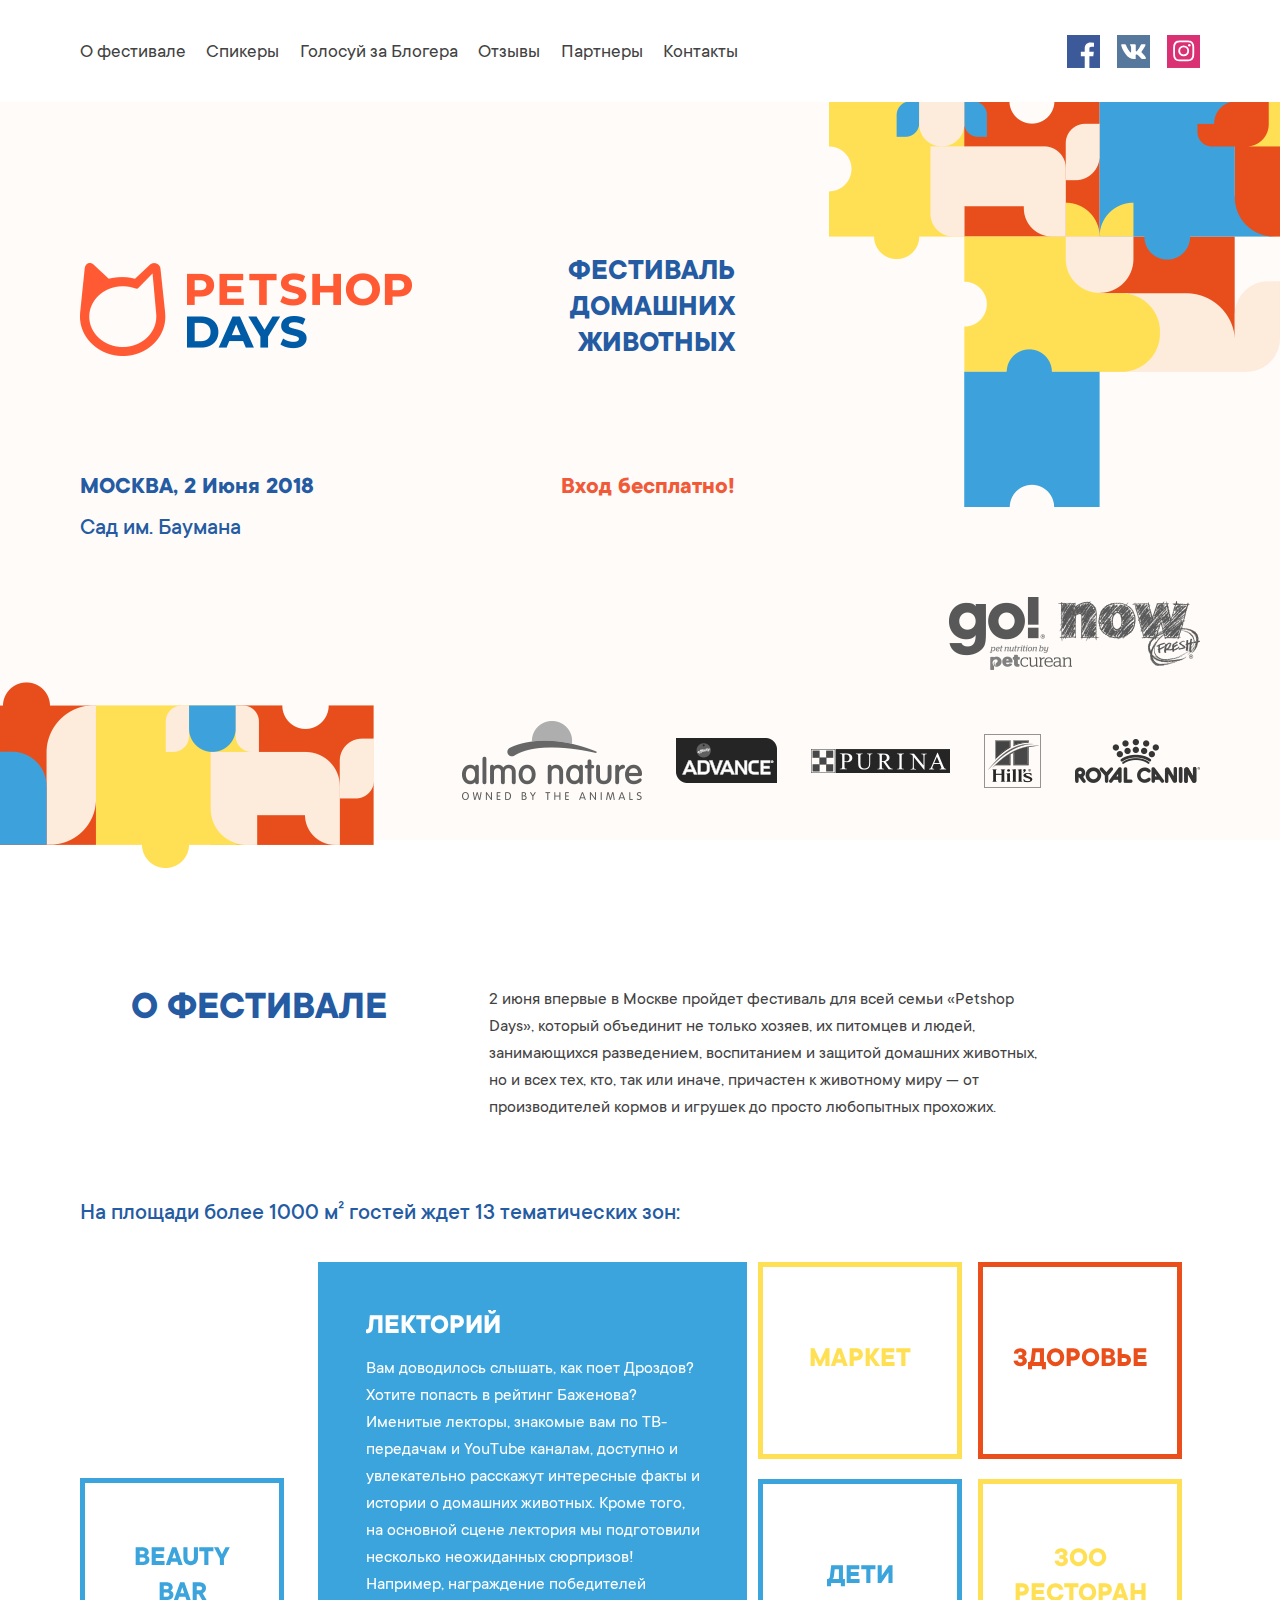
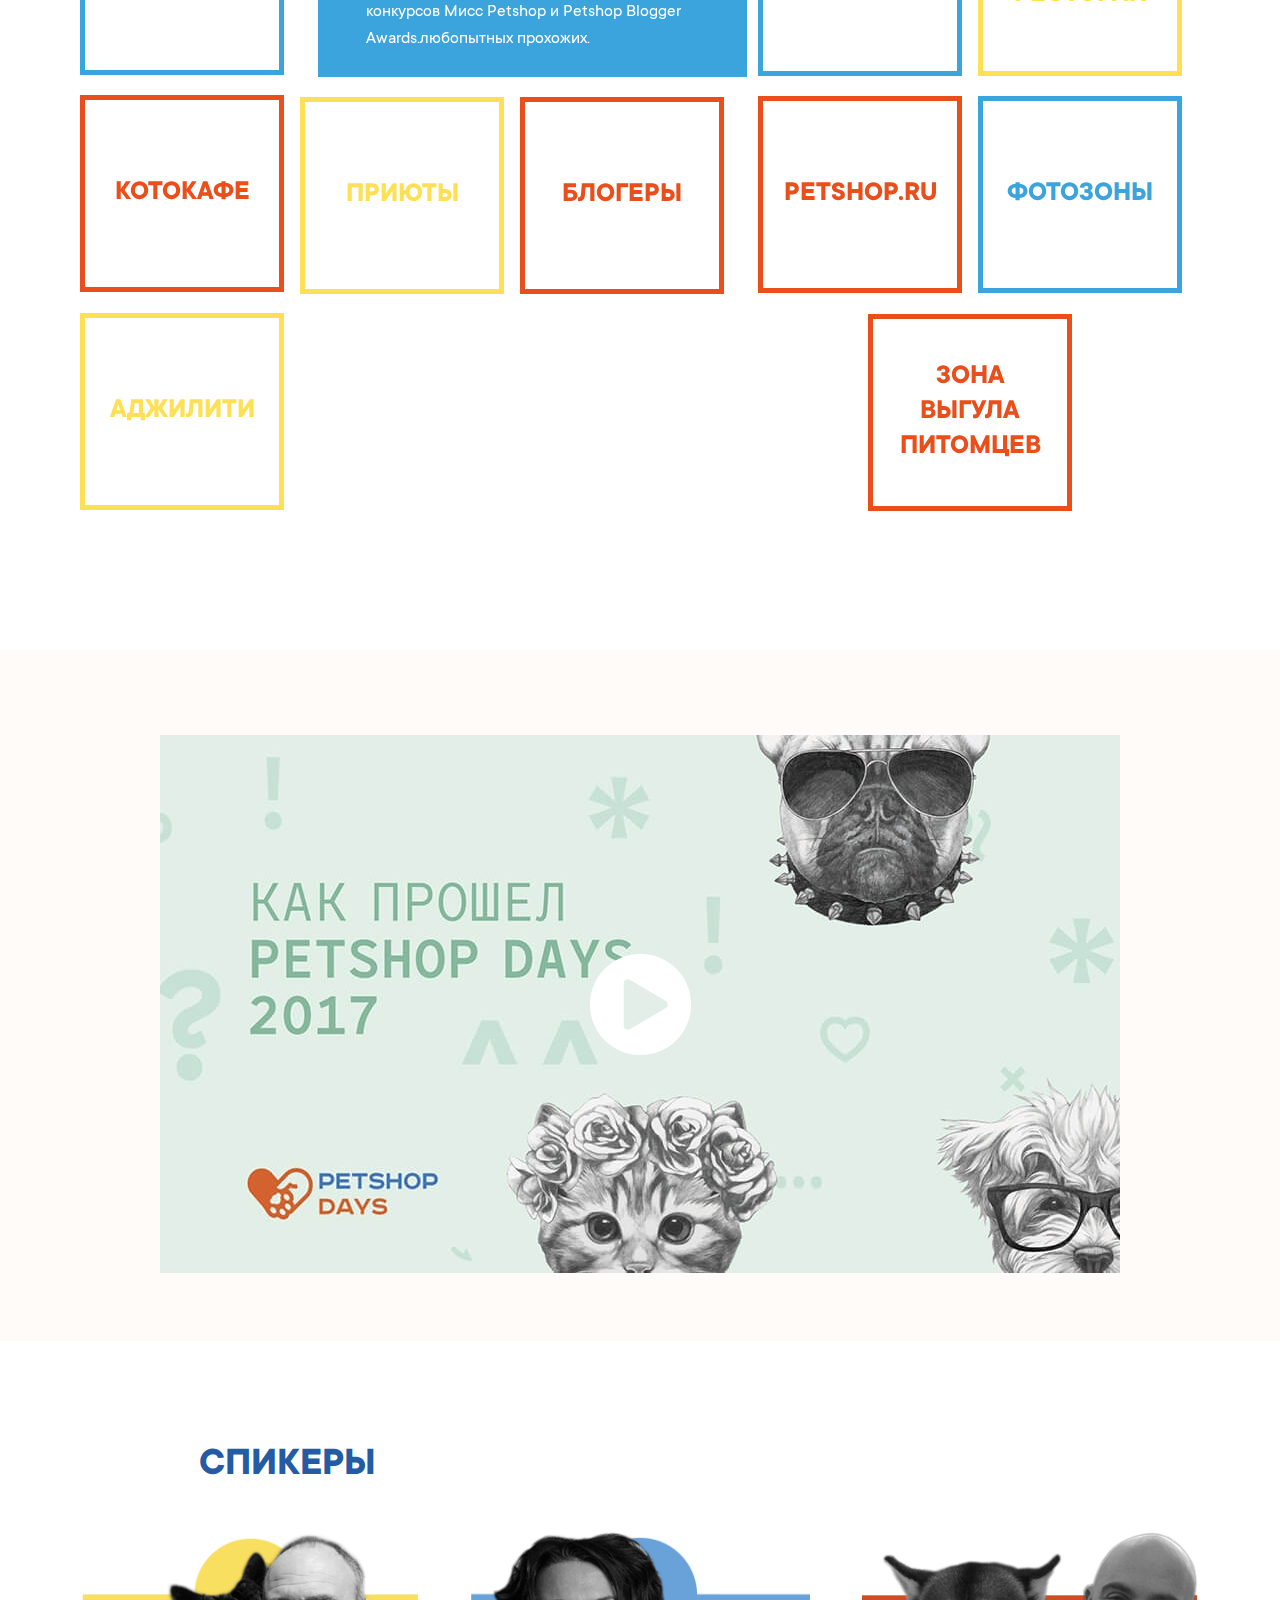
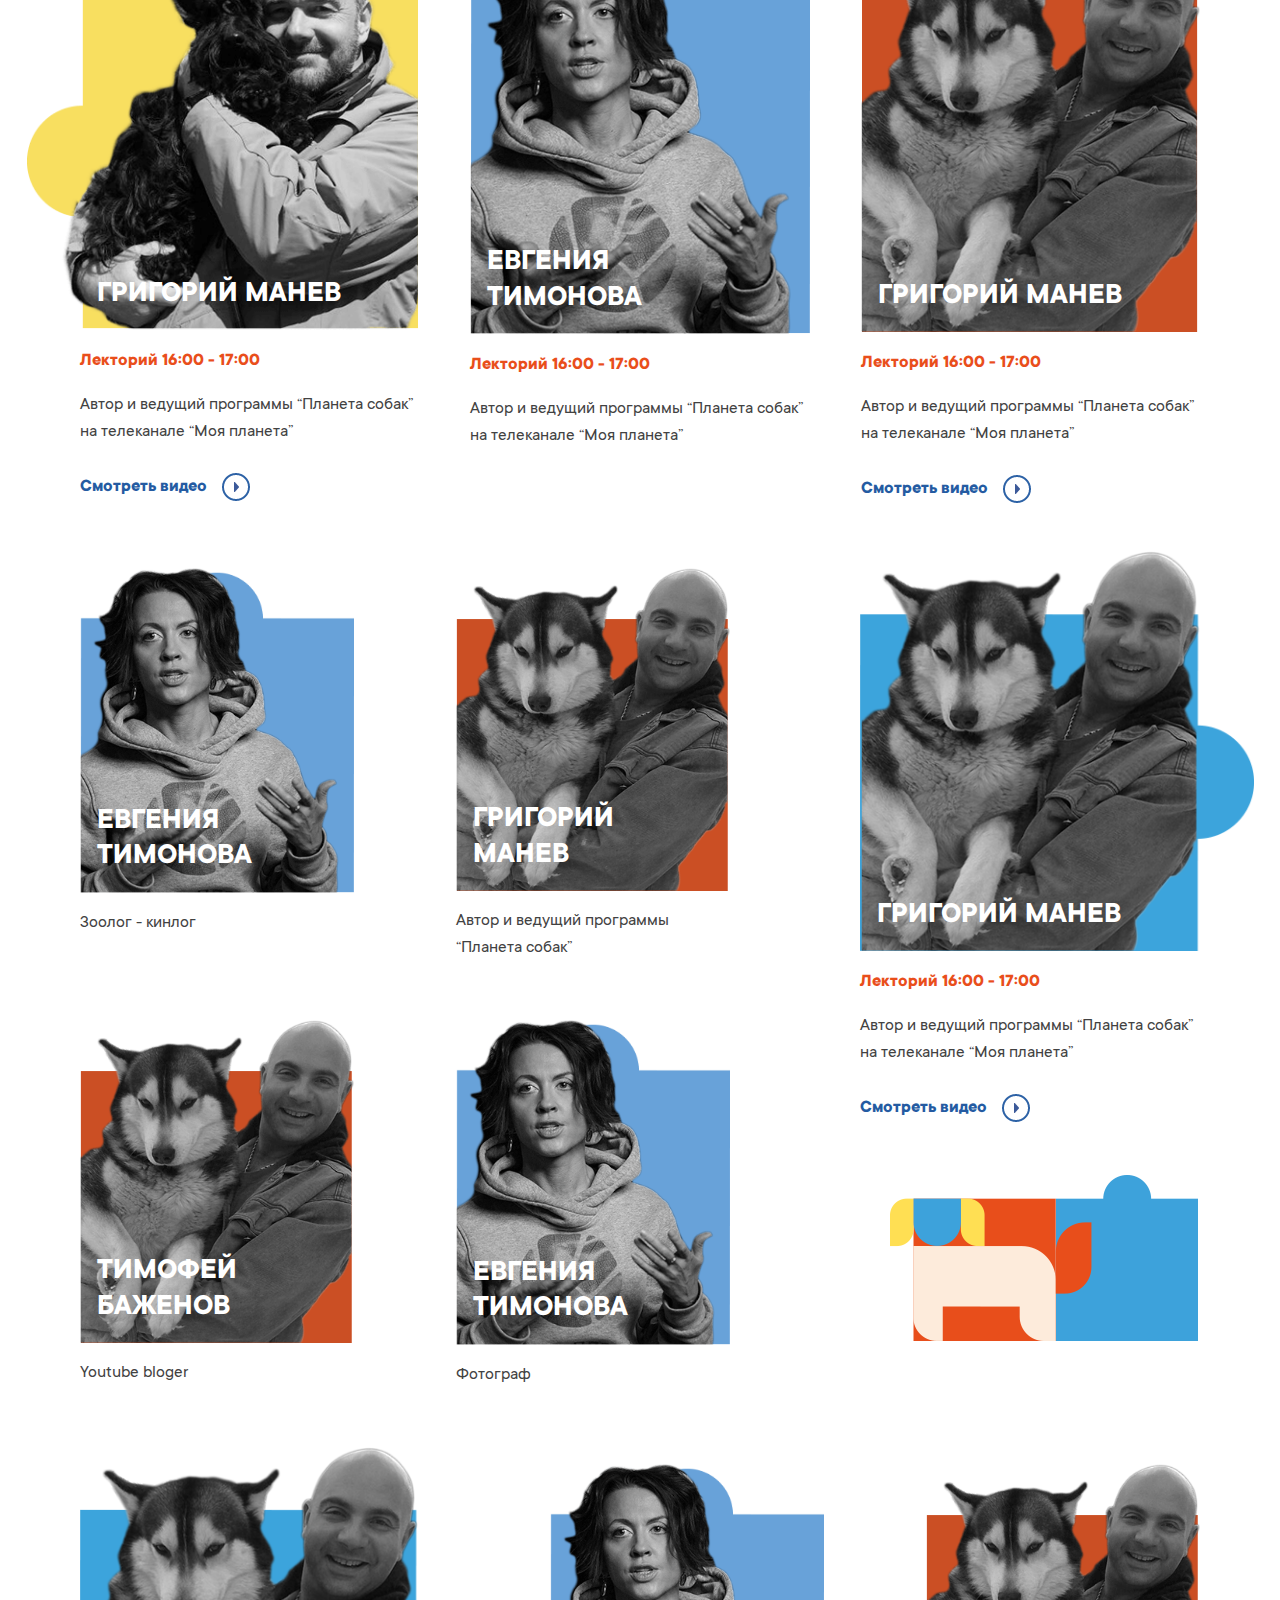
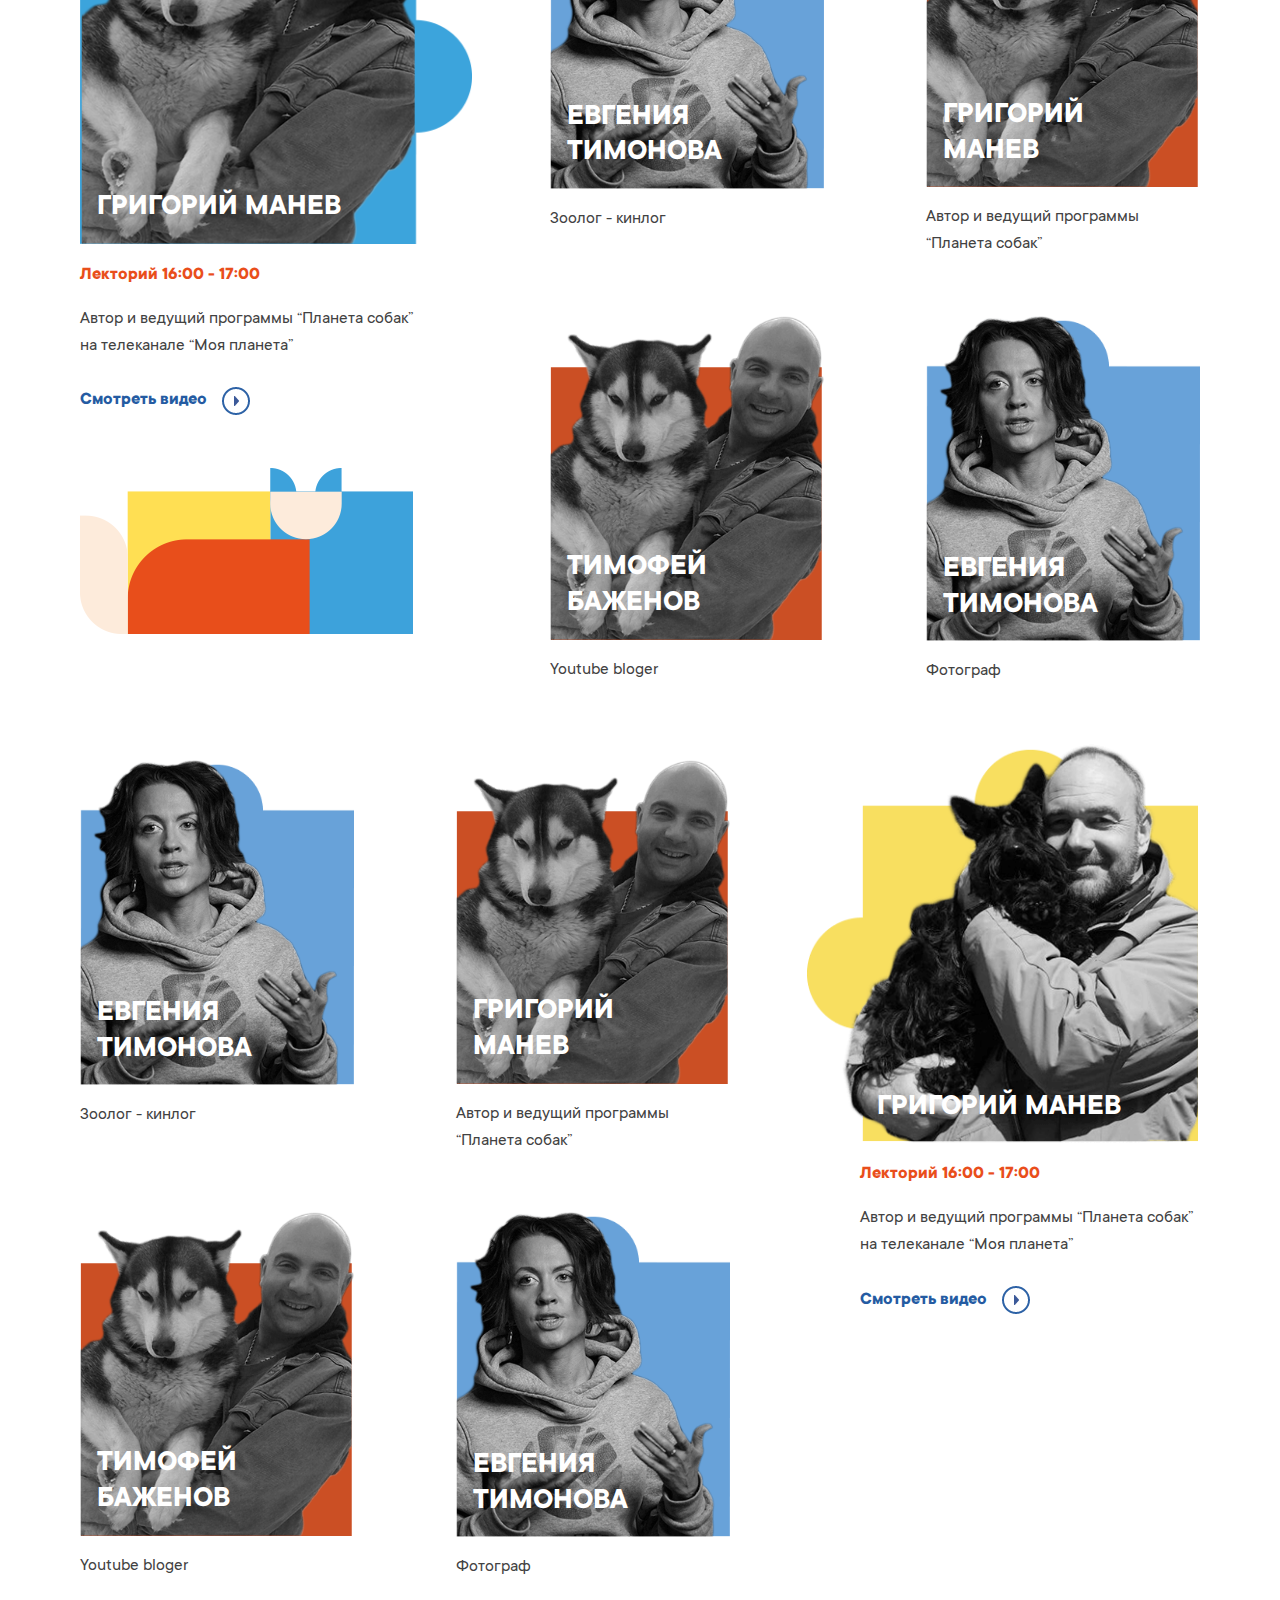
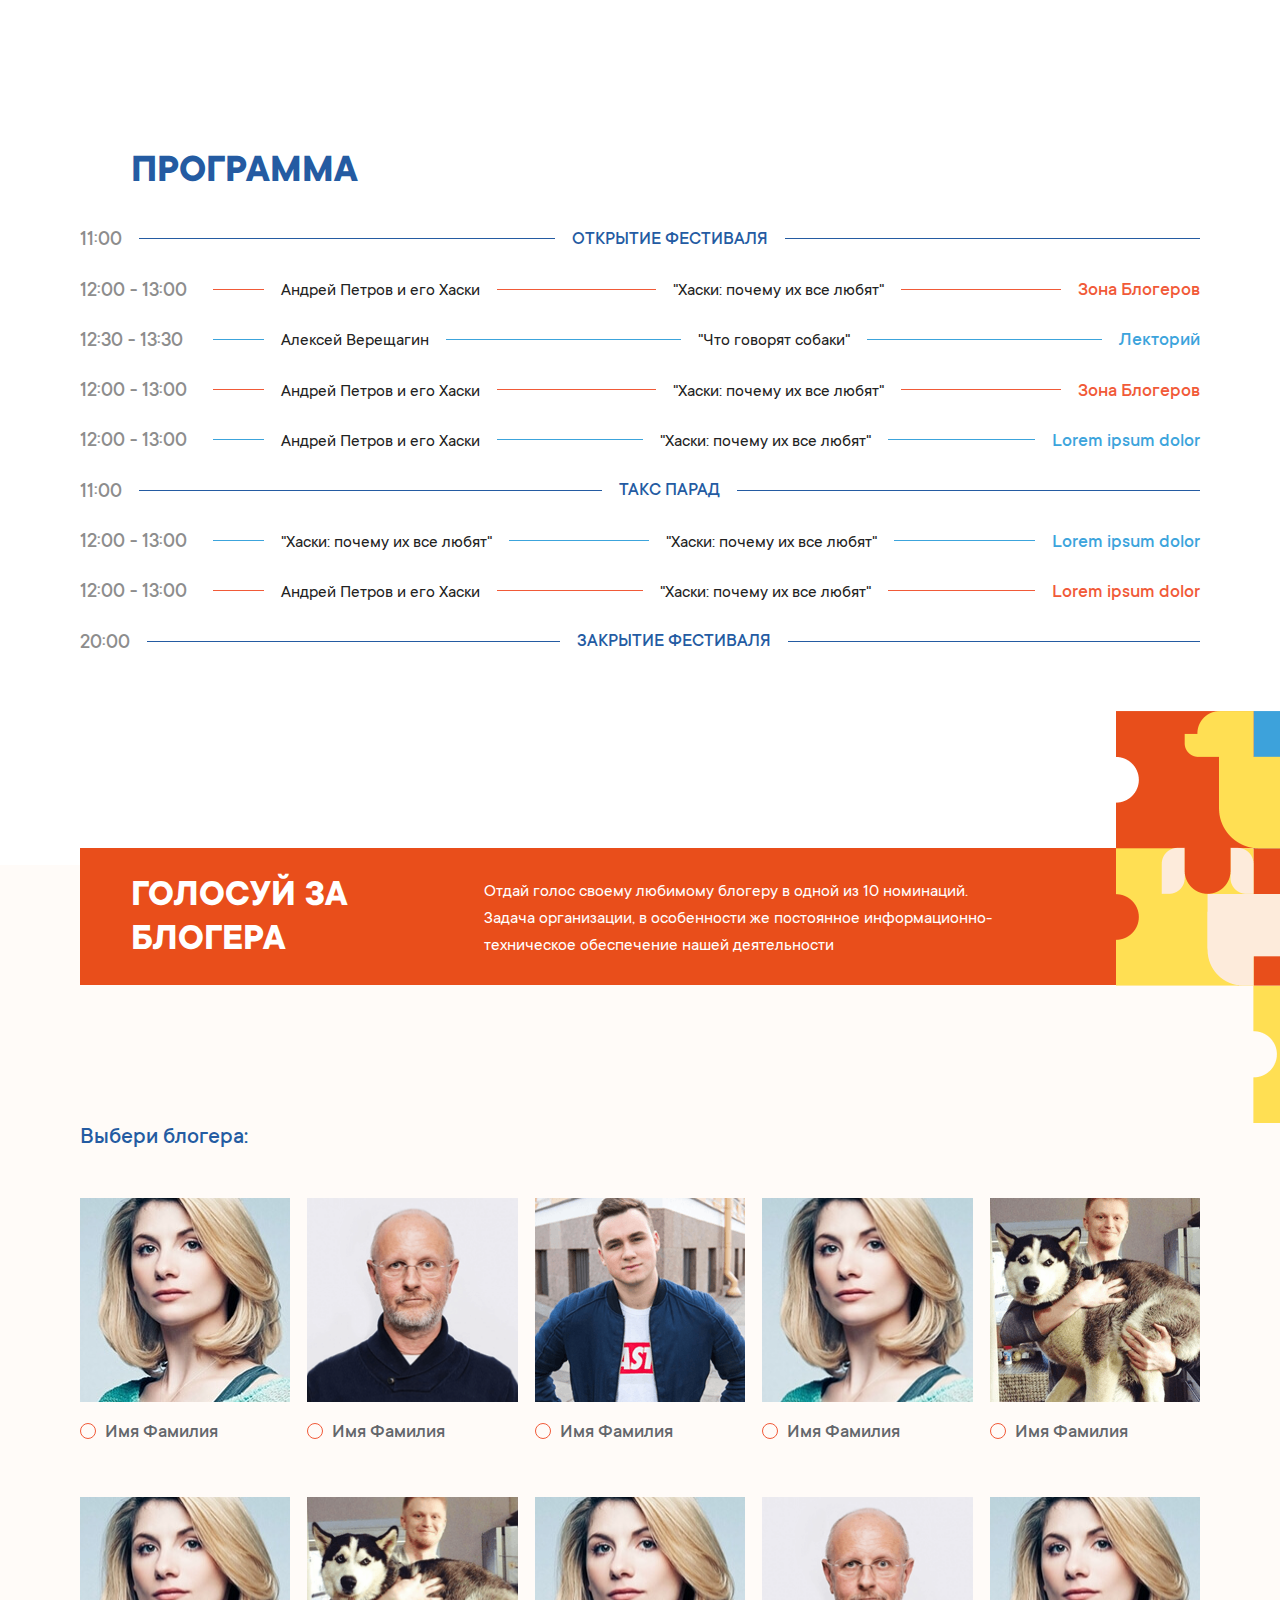
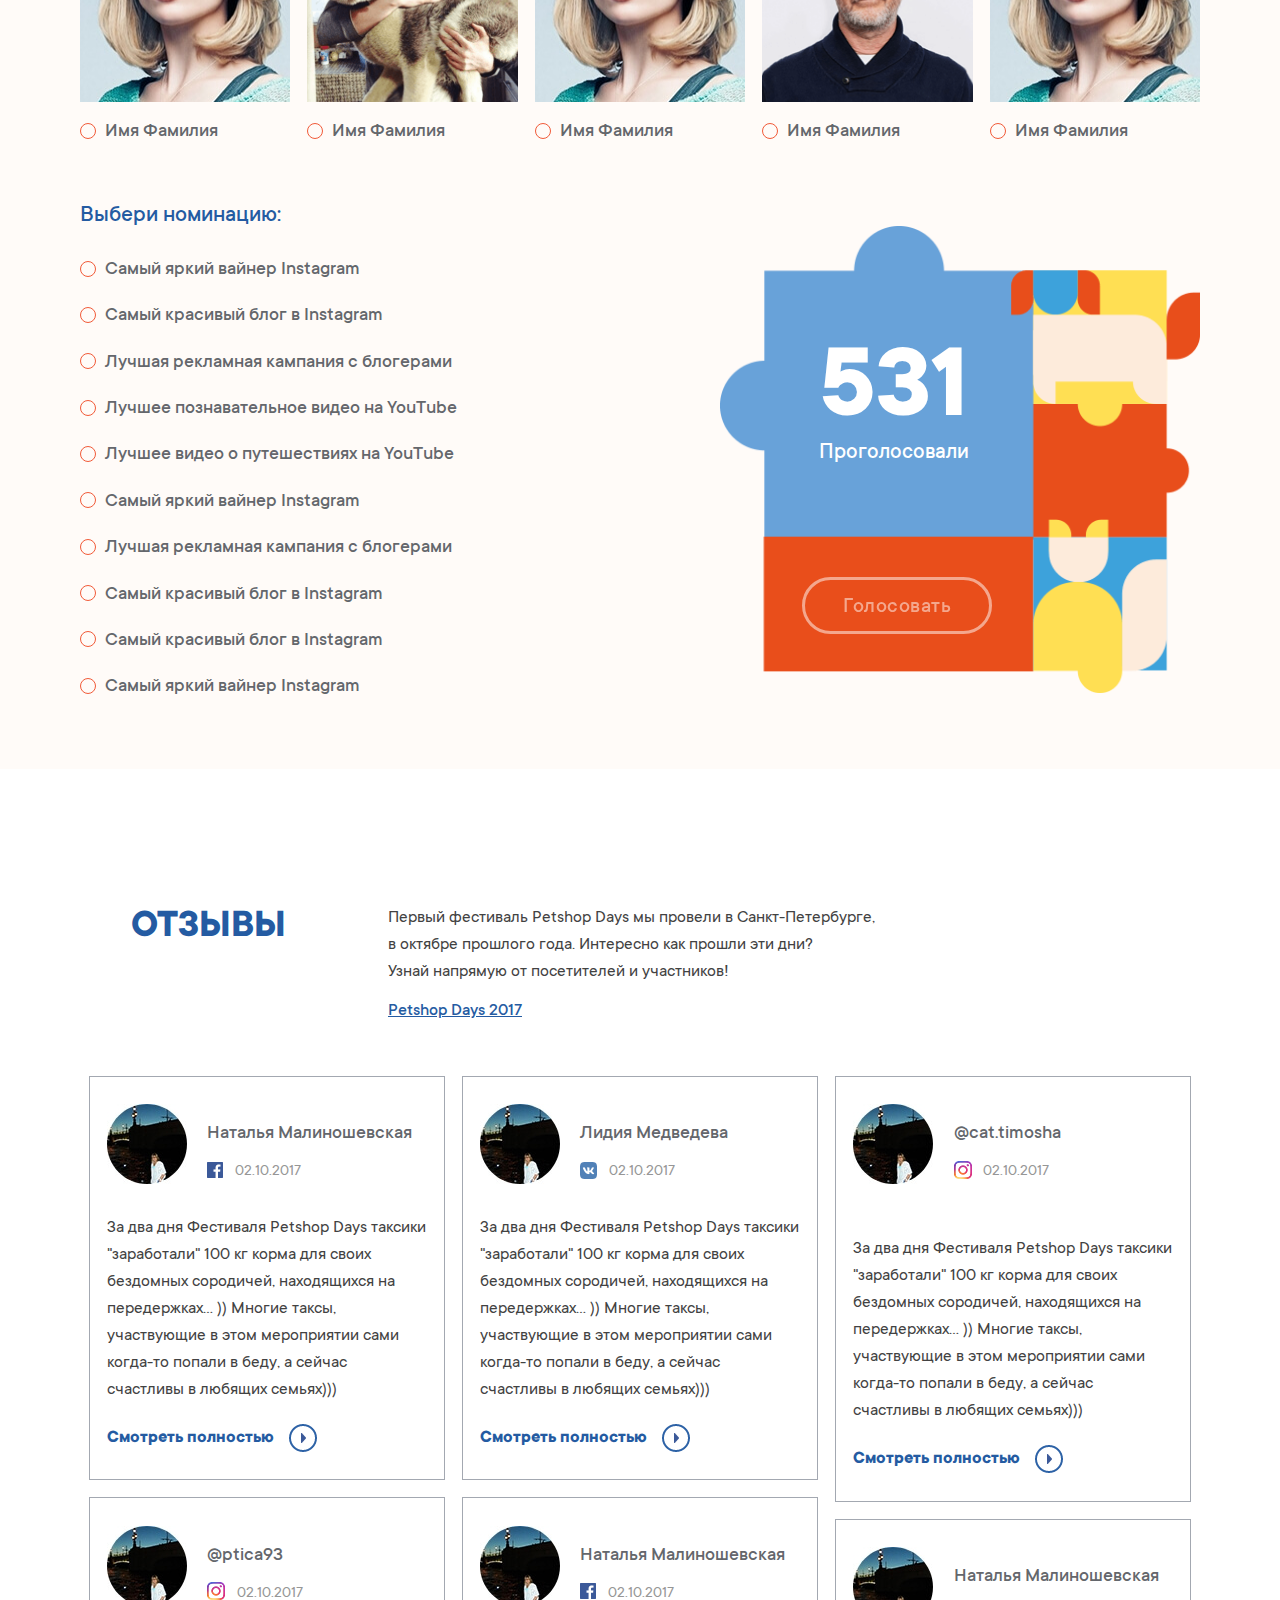
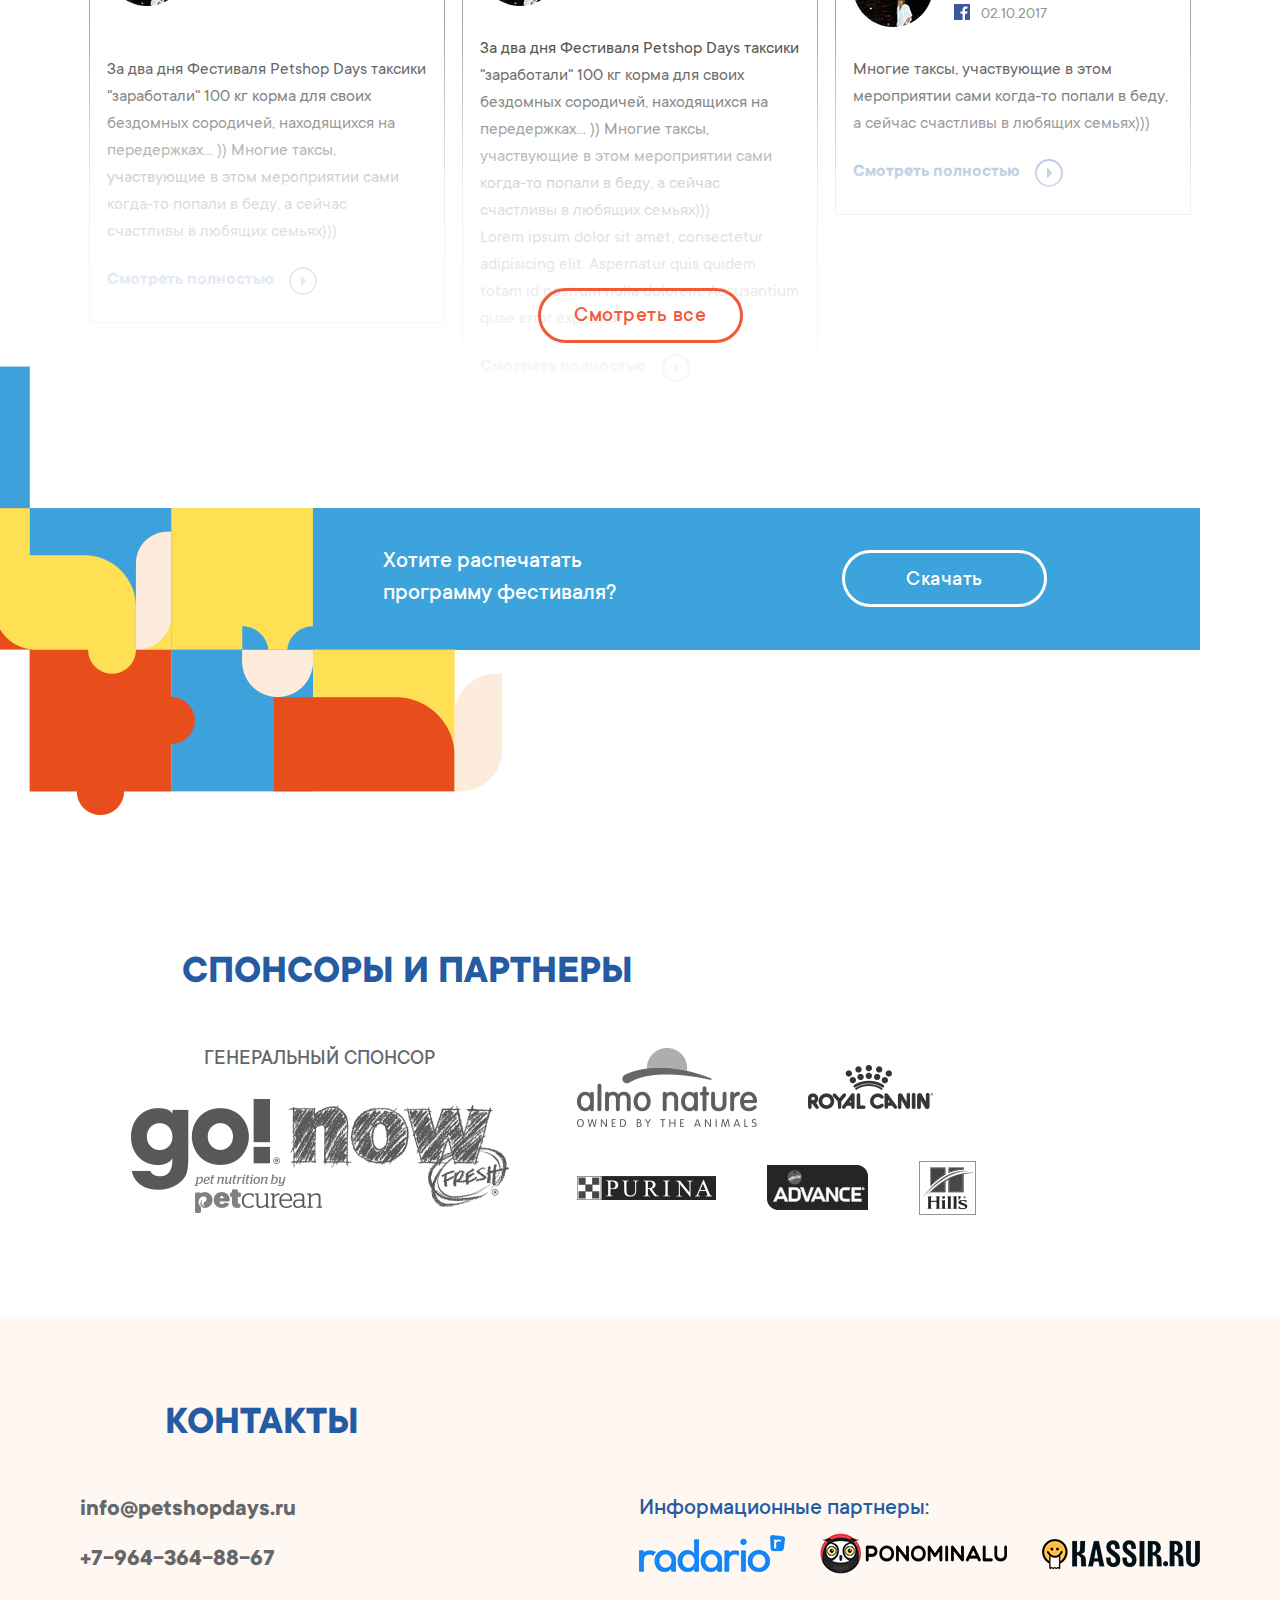
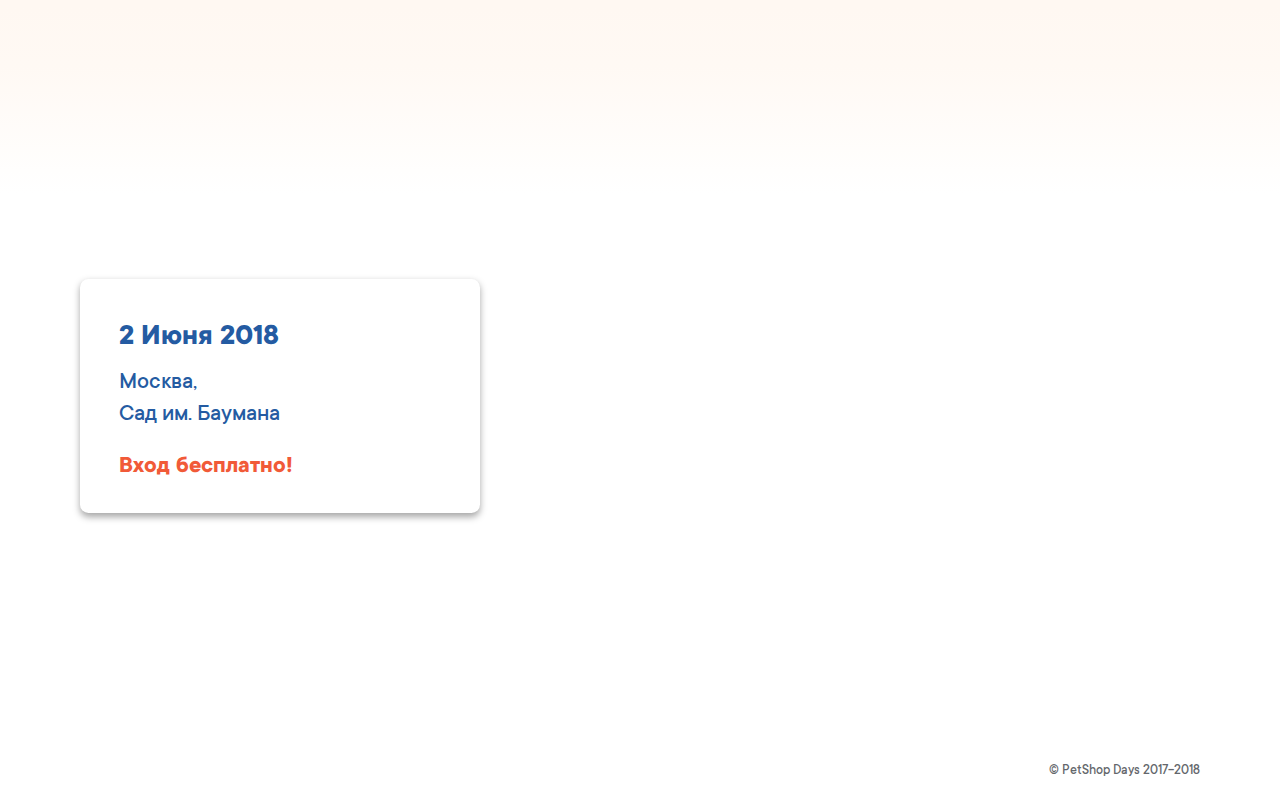
==== commit a2292e9c: "edits" ====
--- a/index.html
+++ b/index.html
@@ -225,51 +225,181 @@
                         <p>Автор и ведущий программы “Планета собак” на телеканале “Моя планета”</p>
                         <a href="#" class="g_link" data-src="https://youtu.be/IsB42w5Y-5M"><span>Смотреть видео</span><i><img src="images/ico/view.png" alt=""></i></a>
                     </div>
-                    <div class="s_speak__item">
-                        <div class="s_speak__img">
-                            <img src="images/speak/2.png" alt="">
-                            <div class="s_speak__img_txt">
-                                <h4>Евгения Тимонова</h4>
-                                <p>“Есть ли у животных душа?”</p>
-                            </div>
-                        </div>
-                        <span>Лекторий 16:00 - 17:00</span>
-                        <p>Автор и ведущий программы “Планета собак” на телеканале “Моя планета”</p>
-                        <a href="#" class="g_link" data-src="https://youtu.be/IsB42w5Y-5M"><span>Смотреть видео</span><i><img src="images/ico/view.png" alt=""></i></a>
-                    </div>
-                    <div class="s_speak__item">
-                        <div class="s_speak__img">
-                            <img src="images/speak/3.png" alt="">
-                            <div class="s_speak__img_txt">
-                                <h4>Тимофей Баженов</h4>
-                                <p>“Lorem ipsum dolor sit amet, consectetur adipisicing.?”</p>
-                            </div>
-                        </div>
-                        <p>Автор и ведущий программы “Планета собак” на телеканале “Моя планета”</p>
-                    </div>
-                    <div class="s_speak__item">
-                        <div class="s_speak__img">
-                            <img src="images/speak/2.png" alt="">
-                            <div class="s_speak__img_txt">
-                                <h4>Григорий Манев</h4>
-                                <p>“Есть ли у животных душа?”</p>
-                            </div>
-                        </div>
-                        <span>Лекторий 16:00 - 17:00</span>
-                        <p>Автор и ведущий программы “Планета собак” на телеканале “Моя планета”</p>
-                        <a href="#" class="g_link" data-src="https://youtu.be/IsB42w5Y-5M"><span>Смотреть видео</span><i><img src="images/ico/view.png" alt=""></i></a>
-                    </div>
-                    <div class="s_speak__item">
-                        <div class="s_speak__img">
-                            <img src="images/speak/1.png" alt=""  style="margin-left: -15.5%; max-width: calc(100% + 15%)" alt="">
-                            <div class="s_speak__img_txt">
-                                <h4>Григорий Манев</h4>
-                                <p>“Есть ли у животных душа?”</p>
-                            </div>
-                        </div>
-                        <span>Лекторий 16:00 - 17:00</span>
-                        <p>Автор и ведущий программы “Планета собак” на телеканале “Моя планета”</p>
-                        <a href="#" class="g_link" data-src="https://youtu.be/IsB42w5Y-5M"><span>Смотреть видео</span><i><img src="images/ico/view.png" alt=""></i></a>
+                    <div class="s_speak__inner">
+                        <div class="s_speak__inner_4">
+                            <div class="s_speak__item">
+                                <div class="s_speak__img">
+                                    <img src="images/speak/2.png" alt="">
+                                    <div class="s_speak__img_txt">
+                                        <h4>Евгения Тимонова</h4>
+                                        <p>“Есть ли у животных душа?”</p>
+                                    </div>
+                                </div>
+                                <p>Зоолог - кинлог</p>
+                            </div>
+                            <div class="s_speak__item">
+                                <div class="s_speak__img">
+                                    <img src="images/speak/3.png" alt="">
+                                    <div class="s_speak__img_txt">
+                                        <h4>Григорий Манев</h4>
+                                        <p>“Есть ли у животных душа?”</p>
+                                    </div>
+                                </div>
+                                <p>Автор и ведущий программы “Планета собак”</p>
+                            </div>
+                            <div class="s_speak__item">
+                                <div class="s_speak__img">
+                                    <img src="images/speak/3.png" alt="">
+                                    <div class="s_speak__img_txt">
+                                        <h4>Тимофей Баженов</h4>
+                                        <p>“Lorem ipsum dolor sit amet, consectetur adipisicing.?”</p>
+                                    </div>
+                                </div>
+                                <p>Youtube bloger</p>
+                            </div>
+                            <div class="s_speak__item">
+                                <div class="s_speak__img">
+                                    <img src="images/speak/2.png" alt="">
+                                    <div class="s_speak__img_txt">
+                                        <h4>Евгения Тимонова</h4>
+                                        <p>“Есть ли у животных душа?”</p>
+                                    </div>
+                                </div>
+                                <p>Фотограф</p>
+                            </div>
+                        </div>
+                        <div class="s_speak__inner_1">
+                            <div class="s_speak__item">
+                                <div class="s_speak__img">
+                                    <img src="images/speak/4.png" style="max-width: calc(100% + 16%);" alt="">
+                                    <div class="s_speak__img_txt">
+                                        <h4>Григорий Манев</h4>
+                                        <p>“Есть ли у животных душа?”</p>
+                                    </div>
+                                </div>
+                                <span>Лекторий 16:00 - 17:00</span>
+                                <p>Автор и ведущий программы “Планета собак” на телеканале “Моя планета”</p>
+                                <a href="#" class="g_link" data-src="https://youtu.be/IsB42w5Y-5M"><span>Смотреть видео</span><i><img src="images/ico/view.png" alt=""></i></a>
+                            </div>
+                            <img src="images/pattern-speak.png" alt="">
+                        </div>
+                    </div>
+                    <div class="s_speak__inner">
+                        <div class="s_speak__inner_1">
+                            <div class="s_speak__item">
+                                <div class="s_speak__img">
+                                    <img src="images/speak/4.png" style="max-width: calc(100% + 15%);" alt="">
+                                    <div class="s_speak__img_txt">
+                                        <h4>Григорий Манев</h4>
+                                        <p>“Есть ли у животных душа?”</p>
+                                    </div>
+                                </div>
+                                <span>Лекторий 16:00 - 17:00</span>
+                                <p>Автор и ведущий программы “Планета собак” на телеканале “Моя планета”</p>
+                                <a href="#" class="g_link" data-src="https://youtu.be/IsB42w5Y-5M"><span>Смотреть видео</span><i><img src="images/ico/view.png" alt=""></i></a>
+                            </div>
+                            <img src="images/pattern-speak-2.png" alt="">
+                        </div>
+                        <div class="s_speak__inner_4">
+                            <div class="s_speak__item">
+                                <div class="s_speak__img">
+                                    <img src="images/speak/2.png" alt="">
+                                    <div class="s_speak__img_txt">
+                                        <h4>Евгения Тимонова</h4>
+                                        <p>“Есть ли у животных душа?”</p>
+                                    </div>
+                                </div>
+                                <p>Зоолог - кинлог</p>
+                            </div>
+                            <div class="s_speak__item">
+                                <div class="s_speak__img">
+                                    <img src="images/speak/3.png" alt="">
+                                    <div class="s_speak__img_txt">
+                                        <h4>Григорий Манев</h4>
+                                        <p>“Есть ли у животных душа?”</p>
+                                    </div>
+                                </div>
+                                <p>Автор и ведущий программы “Планета собак”</p>
+                            </div>
+                            <div class="s_speak__item">
+                                <div class="s_speak__img">
+                                    <img src="images/speak/3.png" alt="">
+                                    <div class="s_speak__img_txt">
+                                        <h4>Тимофей Баженов</h4>
+                                        <p>“Lorem ipsum dolor sit amet, consectetur adipisicing.?”</p>
+                                    </div>
+                                </div>
+                                <p>Youtube bloger</p>
+                            </div>
+                            <div class="s_speak__item">
+                                <div class="s_speak__img">
+                                    <img src="images/speak/2.png" alt="">
+                                    <div class="s_speak__img_txt">
+                                        <h4>Евгения Тимонова</h4>
+                                        <p>“Есть ли у животных душа?”</p>
+                                    </div>
+                                </div>
+                                <p>Фотограф</p>
+                            </div>
+                        </div>
+                    </div>
+                    <div class="s_speak__inner">
+                        <div class="s_speak__inner_4">
+                            <div class="s_speak__item">
+                                <div class="s_speak__img">
+                                    <img src="images/speak/2.png" alt="">
+                                    <div class="s_speak__img_txt">
+                                        <h4>Евгения Тимонова</h4>
+                                        <p>“Есть ли у животных душа?”</p>
+                                    </div>
+                                </div>
+                                <p>Зоолог - кинлог</p>
+                            </div>
+                            <div class="s_speak__item">
+                                <div class="s_speak__img">
+                                    <img src="images/speak/3.png" alt="">
+                                    <div class="s_speak__img_txt">
+                                        <h4>Григорий Манев</h4>
+                                        <p>“Есть ли у животных душа?”</p>
+                                    </div>
+                                </div>
+                                <p>Автор и ведущий программы “Планета собак”</p>
+                            </div>
+                            <div class="s_speak__item">
+                                <div class="s_speak__img">
+                                    <img src="images/speak/3.png" alt="">
+                                    <div class="s_speak__img_txt">
+                                        <h4>Тимофей Баженов</h4>
+                                        <p>“Lorem ipsum dolor sit amet, consectetur adipisicing.?”</p>
+                                    </div>
+                                </div>
+                                <p>Youtube bloger</p>
+                            </div>
+                            <div class="s_speak__item">
+                                <div class="s_speak__img">
+                                    <img src="images/speak/2.png" alt="">
+                                    <div class="s_speak__img_txt">
+                                        <h4>Евгения Тимонова</h4>
+                                        <p>“Есть ли у животных душа?”</p>
+                                    </div>
+                                </div>
+                                <p>Фотограф</p>
+                            </div>
+                        </div>
+                        <div class="s_speak__inner_1">
+                            <div class="s_speak__item">
+                                <div class="s_speak__img">
+                                    <img src="images/speak/1.png" alt=""  style="margin-left: -15.5%; max-width: calc(100% + 15%)" alt="">
+                                    <div class="s_speak__img_txt">
+                                        <h4>Григорий Манев</h4>
+                                        <p>“Есть ли у животных душа?”</p>
+                                    </div>
+                                </div>
+                                <span>Лекторий 16:00 - 17:00</span>
+                                <p>Автор и ведущий программы “Планета собак” на телеканале “Моя планета”</p>
+                                <a href="#" class="g_link" data-src="https://youtu.be/IsB42w5Y-5M"><span>Смотреть видео</span><i><img src="images/ico/view.png" alt=""></i></a>
+                            </div>
+                        </div>
                     </div>
                 </div>
             </div>
@@ -676,7 +806,15 @@
                     </div>
                 </div>
             </div>
-            <div class="s_contacts__map" id="map" data-center="55.768824, 37.659711" data-zoom="15" data-points='55.766824, 37.659711[<div class="s_contacts__tooltip"><span>2 Июня 2018</span><small>Москва, <br> Сад им. Баумана</small><div class="s_contacts__buy"><span>Вход бесплатно!</span></div>'></div>
+            <div class="s_contacts__map" id="map" data-center="55.767824, 37.658011" data-zoom="15" data-points='55.767824, 37.658011'></div>
+            <div class="container">
+                <div class="s_contacts__tooltip">
+                    <span>2 Июня 2018</span>
+                    <small>Москва, <br> Сад им. Баумана</small>
+                    <div class="s_contacts__buy"><span>Вход бесплатно!</span></div>
+                </div>
+            </div>
+
         </section>
         <footer class="footer">
             <div class="container">
--- a/css/main.css
+++ b/css/main.css
@@ -1 +1 @@
-html,body,div,span,applet,object,iframe,h1,h2,h3,h4,h5,h6,p,blockquote,pre,a,abbr,acronym,address,big,cite,code,del,dfn,em,img,ins,kbd,q,s,samp,small,strike,strong,sub,sup,tt,var,b,u,i,center,dl,dt,dd,ol,ul,li,fieldset,form,label,legend,table,caption,tbody,tfoot,thead,tr,th,td,article,aside,canvas,details,embed,figure,figcaption,footer,header,hgroup,menu,nav,output,ruby,section,summary,time,mark,audio,video{margin:0;padding:0;border:0;font-size:100%;font:inherit;vertical-align:baseline;-webkit-box-sizing:border-box;-moz-box-sizing:border-box;box-sizing:border-box}article,aside,details,figcaption,figure,footer,header,hgroup,menu,nav,section{display:block}body{line-height:1}ol,ul{list-style:none}blockquote,q{quotes:none}blockquote:before,blockquote:after,q:before,q:after{content:'';content:none}table{border-collapse:collapse;border-spacing:0}html{color:#222;font-size:1em;line-height:1.4}::-moz-selection{background:#b3d4fc;text-shadow:none}::selection{background:#b3d4fc;text-shadow:none}:focus{outline:none}hr{display:block;height:1px;border:0;border-top:1px solid #ccc;margin:1em 0;padding:0}audio,canvas,iframe,img,svg,video{vertical-align:middle}fieldset{border:0;margin:0;padding:0}textarea{resize:vertical}input,textarea{-webkit-box-sizing:border-box;-moz-box-sizing:border-box;box-sizing:border-box;border:none}.browserupgrade{margin:0.2em 0;background:#ccc;color:#000;padding:0.2em 0}a{text-decoration:none}button{padding:0;background:none;border:none}@font-face{font-family:'TTCommons';src:url("../webfonts/TTCommons-Regular.eot?#iefix") format("embedded-opentype"),url("../webfonts/TTCommons-Regular.woff") format("woff"),url("../webfonts/TTCommons-Regular.ttf") format("truetype"),url("../webfonts/TTCommons-Regular.svg#TTCommons-Regular") format("svg");font-weight:400;font-style:normal}@font-face{font-family:'TTCommons';src:url("../webfonts/TTCommons-Medium.eot?#iefix") format("embedded-opentype"),url("../webfonts/TTCommons-Medium.woff") format("woff"),url("../webfonts/TTCommons-Medium.ttf") format("truetype"),url("../webfonts/TTCommons-Medium.svg#TTCommons-Medium") format("svg");font-weight:500;font-style:normal}@font-face{font-family:'TTCommons';src:url("../webfonts/TTCommons-Bold.eot?#iefix") format("embedded-opentype"),url("../webfonts/TTCommons-Bold.woff") format("woff"),url("../webfonts/TTCommons-Bold.ttf") format("truetype"),url("../webfonts/TTCommons-Bold.svg#TTCommons-Bold") format("svg");font-weight:700;font-style:normal}body,html{font:17px TTCommons, Helvetica, Helvetica Neue, Arial;cursor:default;overflow-x:hidden}.container{max-width:1160px;width:100%;padding-left:20px;padding-right:20px;margin-left:auto;margin-right:auto}.g_btn_red{font-size:1.2rem;letter-spacing:.5px;color:#f15a38;border-radius:1.875rem;border:0.188rem solid #f15a38;font-weight:500;line-height:1;padding:1.0rem 1.6rem 0.7rem;display:-webkit-inline-box;display:-webkit-inline-flex;display:-moz-inline-box;display:-ms-inline-flexbox;display:inline-flex;-webkit-box-pack:center;-webkit-justify-content:center;-moz-box-pack:center;-ms-flex-pack:center;justify-content:center;-webkit-box-align:center;-webkit-align-items:center;-moz-box-align:center;-ms-flex-align:center;align-items:center;-webkit-box-orient:horizontal;-webkit-box-direction:normal;-webkit-flex-direction:row;-moz-box-orient:horizontal;-moz-box-direction:normal;-ms-flex-direction:row;flex-direction:row;cursor:pointer;-webkit-user-select:none;-moz-user-select:none;-ms-user-select:none;user-select:none;min-width:205px;-webkit-transition:.25s;-o-transition:.25s;transition:.25s}.g_btn_red span{-webkit-transition:-webkit-transform .125s;transition:-webkit-transform .125s;-o-transition:transform .125s;transition:transform .125s;transition:transform .125s, -webkit-transform .125s}.g_btn_red:hover span{-webkit-transform:scale(0.9);-ms-transform:scale(0.9);transform:scale(0.9)}.g_btn_red._disabled{opacity:.5;pointer-events:none;cursor:default}.g_btn_red:hover{background-color:#f15a38;color:#fff}.g_btn_white{font-size:1.2rem;letter-spacing:.5px;color:#fff;border-radius:1.875rem;border:0.188rem solid #fff;font-weight:500;line-height:1;padding:1.0rem 1.6rem 0.7rem;display:-webkit-inline-box;display:-webkit-inline-flex;display:-moz-inline-box;display:-ms-inline-flexbox;display:inline-flex;-webkit-box-pack:center;-webkit-justify-content:center;-moz-box-pack:center;-ms-flex-pack:center;justify-content:center;-webkit-box-align:center;-webkit-align-items:center;-moz-box-align:center;-ms-flex-align:center;align-items:center;-webkit-box-orient:horizontal;-webkit-box-direction:normal;-webkit-flex-direction:row;-moz-box-orient:horizontal;-moz-box-direction:normal;-ms-flex-direction:row;flex-direction:row;cursor:pointer;-webkit-user-select:none;-moz-user-select:none;-ms-user-select:none;user-select:none;min-width:205px;-webkit-transition:.25s;-o-transition:.25s;transition:.25s}.g_btn_white span{-webkit-transition:-webkit-transform .125s;transition:-webkit-transform .125s;-o-transition:transform .125s;transition:transform .125s;transition:transform .125s, -webkit-transform .125s}.g_btn_white:hover span{-webkit-transform:scale(0.9);-ms-transform:scale(0.9);transform:scale(0.9)}.g_btn_white._disabled{opacity:.5;pointer-events:none;cursor:default}.g_btn_white:hover{background-color:#fff;color:#f15a38}.g_title{font-weight:700;font-size:2.25rem;color:#245ba2}.g_link{font-size:1.06rem;color:#245ba2;font-weight:600;-webkit-user-select:none;-moz-user-select:none;-ms-user-select:none;user-select:none;cursor:pointer;display:-webkit-inline-box;display:-webkit-inline-flex;display:-moz-inline-box;display:-ms-inline-flexbox;display:inline-flex;-webkit-box-pack:start;-webkit-justify-content:flex-start;-moz-box-pack:start;-ms-flex-pack:start;justify-content:flex-start;-webkit-box-align:center;-webkit-align-items:center;-moz-box-align:center;-ms-flex-align:center;align-items:center;-webkit-box-orient:horizontal;-webkit-box-direction:normal;-webkit-flex-direction:row;-moz-box-orient:horizontal;-moz-box-direction:normal;-ms-flex-direction:row;flex-direction:row}.g_link:hover span:before,.g_link:hover span:after{width:50%}.g_link span{position:relative;display:inline-block}.g_link span:before{content:'';position:absolute;width:0;left:50%;height:2px;bottom:-2px;background-color:#ffe054;-webkit-transition:.325s;-o-transition:.325s;transition:.325s}.g_link span:after{content:'';position:absolute;width:0;right:50%;height:2px;bottom:-2px;background-color:#ffe054;-webkit-transition:.325s;-o-transition:.325s;transition:.325s}.g_link:hover i{-webkit-transform:translateX(6px);-ms-transform:translateX(6px);transform:translateX(6px)}.g_link i{margin-left:.9rem;-webkit-transition:.25s;-o-transition:.25s;transition:.25s}.g_go_left{position:relative;z-index:0;display:-webkit-box;display:-webkit-flex;display:-moz-box;display:-ms-flexbox;display:flex;-webkit-box-pack:start;-webkit-justify-content:flex-start;-moz-box-pack:start;-ms-flex-pack:start;justify-content:flex-start;-webkit-box-align:center;-webkit-align-items:center;-moz-box-align:center;-ms-flex-align:center;align-items:center;-webkit-box-orient:horizontal;-webkit-box-direction:normal;-webkit-flex-direction:row;-moz-box-orient:horizontal;-moz-box-direction:normal;-ms-flex-direction:row;flex-direction:row;margin-top:-5rem;pointer-events:none}.g_go_left:before{content:'';position:absolute;width:100%;height:142px;left:0;bottom:165px;background-color:#3da3dc;z-index:-2}.g_go_left h5{font-weight:500;line-height:1.33;font-size:1.2rem;color:#fff;max-width:250px;text-align:left}.g_go_left>img{margin-left:-21rem}.g_go_left>div{display:-webkit-box;display:-webkit-flex;display:-moz-box;display:-ms-flexbox;display:flex;-webkit-box-pack:justify;-webkit-justify-content:space-between;-moz-box-pack:justify;-ms-flex-pack:justify;justify-content:space-between;-webkit-box-align:center;-webkit-align-items:center;-moz-box-align:center;-ms-flex-align:center;align-items:center;-webkit-box-orient:horizontal;-webkit-box-direction:normal;-webkit-flex-direction:row;-moz-box-orient:horizontal;-moz-box-direction:normal;-ms-flex-direction:row;flex-direction:row;pointer-events:all;-webkit-box-flex:2;-webkit-flex-grow:2;-moz-box-flex:2;-ms-flex-positive:2;flex-grow:2;margin-left:-7rem;margin-right:9rem}.g_go_left .g_btn_white:hover{color:#3ca4dc}.g_go_right{position:relative;z-index:0;display:-webkit-box;display:-webkit-flex;display:-moz-box;display:-ms-flexbox;display:flex;-webkit-box-pack:start;-webkit-justify-content:flex-start;-moz-box-pack:start;-ms-flex-pack:start;justify-content:flex-start;-webkit-box-align:center;-webkit-align-items:center;-moz-box-align:center;-ms-flex-align:center;align-items:center;-webkit-box-orient:horizontal;-webkit-box-direction:normal;-webkit-flex-direction:row;-moz-box-orient:horizontal;-moz-box-direction:normal;-ms-flex-direction:row;flex-direction:row;margin-top:-1rem;pointer-events:none;color:#fff}.g_go_right:before{content:'';position:absolute;width:100%;height:137px;left:0;bottom:138px;background-color:#e94e1b;z-index:-2}.g_go_right h2{max-width:20.9rem;text-align:left;font-weight:700;line-height:1.17;font-size:2.25rem;color:#fff;margin-right:2rem}.g_go_right p{max-width:628px;line-height:1.5;font-size:1.1rem;color:#fff;margin-right:-3rem}.g_go_right>img{margin-right:-22rem}.g_go_right>div{display:-webkit-box;display:-webkit-flex;display:-moz-box;display:-ms-flexbox;display:flex;-webkit-box-pack:justify;-webkit-justify-content:space-between;-moz-box-pack:justify;-ms-flex-pack:justify;justify-content:space-between;-webkit-box-align:center;-webkit-align-items:center;-moz-box-align:center;-ms-flex-align:center;align-items:center;-webkit-box-orient:horizontal;-webkit-box-direction:normal;-webkit-flex-direction:row;-moz-box-orient:horizontal;-moz-box-direction:normal;-ms-flex-direction:row;flex-direction:row;pointer-events:all;-webkit-box-flex:2;-webkit-flex-grow:2;-moz-box-flex:2;-ms-flex-positive:2;flex-grow:2;margin-left:3rem;padding-top:1.6rem;margin-right:9rem}.g_radio{cursor:pointer;-webkit-user-select:none;-moz-user-select:none;-ms-user-select:none;user-select:none}.g_radio:hover span:before{width:100%}.g_radio span{position:relative;display:inline-block}.g_radio span:before{content:'';position:absolute;width:0;left:0;height:1px;bottom:-2px;background-color:#f15a38;-webkit-transition:.25s;-o-transition:.25s;transition:.25s}.g_radio label{padding-left:25px;font-size:1.2rem;line-height:1.3;font-weight:500;color:#64676c;cursor:pointer;position:relative;display:block}.g_radio label:before{content:'';position:absolute;left:0;top:0.15rem;width:14px;height:14px;border:1px solid #f15a38;border-radius:50%}.g_radio label:after{content:'';position:absolute;left:0;top:0.15rem;width:14px;height:14px;background-color:#f15a38;border:1px solid #f15a38;border-radius:50%;-webkit-transform:scale(0);-ms-transform:scale(0);transform:scale(0);-webkit-transition:.25s;-o-transition:.25s;transition:.25s}.g_radio input{position:absolute;visibility:hidden;z-index:-1;pointer-events:none;left:-9999px}.g_radio input:checked+label{cursor:default}.g_radio input:checked+label span:before{display:none}.g_radio input:checked+label:after{-webkit-transform:scale(0.65);-ms-transform:scale(0.65);transform:scale(0.65)}.g_txt>:last-child{margin-bottom:0}.g_txt hr{border:none;border-bottom:2px solid #f15a38;margin:1.8rem 0}.g_txt p{line-height:1.5;font-size:1rem;margin-bottom:1.7rem}.g_txt p small{font-size:.95rem}.g_txt p b{font-weight:700;color:#424242;font-size:1.125rem}.g_txt b{font-weight:700}.g_txt strong{font-weight:700}.g_txt h1{text-transform:uppercase;margin-bottom:2.2rem;font-weight:700;line-height:0.89;font-size:2.25rem;color:#245ba2}.g_txt h1+small{font-weight:300;color:#9a9999;font-size:1rem;margin-top:-25px;margin-bottom:20px;display:block}.g_txt h2{text-transform:uppercase;color:#424242;font-size:1.875rem;margin-bottom:1.3rem}.g_txt h2 small{font-size:1.625rem}.g_txt h3{font-weight:500;font-size:1.5rem;color:#245ba2;padding-top:1rem;margin-bottom:1.2rem}.g_txt h4{text-transform:uppercase;font-weight:700;color:#424242;margin-bottom:1.1rem;padding-top:1.3rem;font-size:1.25rem}.g_txt h5{font-weight:700;color:#424242;font-size:1.4rem;margin-bottom:0.8rem;padding-top:1.1rem}.g_txt h6{font-weight:400;color:#245ba2;font-size:1.2rem;margin-bottom:0.8rem;padding-top:1rem;line-height:1.4}.g_txt p a span,.g_txt li a span{background:-webkit-gradient(linear, left top, right top, from(#424242), color-stop(98%, #f15a38));background:-webkit-linear-gradient(left, #424242 0%, #f15a38 98%);background:-o-linear-gradient(left, #424242 0%, #f15a38 98%);background:linear-gradient(to right, #424242 0%, #f15a38 98%);color:#245ba2;font-weight:700;background-repeat:no-repeat;background-position:left 85%;-webkit-transition:background-size .25s;-o-transition:background-size .25s;transition:background-size .25s;line-height:1.2;padding-bottom:5px;background-size:0px 1px}.g_txt p a:hover span,.g_txt li a:hover span{color:#f15a38;background-size:100% 1px}.g_txt i{font-style:italic}.g_txt ul{margin-bottom:2.5rem;text-align:left;padding-left:1.8rem}.g_txt ul li{color:#424242;font-size:1.125rem;padding-left:40px;position:relative;line-height:1.35}.g_txt ul li:hover:before{background-color:#245ba2;width:30px}.g_txt ul li:before{content:'';position:absolute;left:0;top:0.6rem;width:20px;height:2px;-webkit-transition:.125s;-o-transition:.125s;transition:.125s;background-color:#f15a38}.g_txt ul li:not(:last-of-type){margin-bottom:0.94rem}.g_txt ol{margin-bottom:2.5rem;text-align:left;padding-left:1.8rem}.g_txt ol li{padding-left:33px;color:#424242;font-size:1.1rem;position:relative;line-height:1.35;counter-increment:li;z-index:0}.g_txt ol li:not(:last-of-type){margin-bottom:1.25rem}.g_txt ol li:before{content:counter(li);position:absolute;width:10px;height:10px;left:5px;top:2px;text-align:center;font-weight:700;color:#fff;font-size:12px;font-family:'Muller Bold';border-radius:50%;-webkit-transition:.125s;-o-transition:.125s;transition:.125s}.g_txt ol li:after{content:'';position:absolute;width:20px;height:20px;-webkit-box-shadow:0 0.188rem 0.375rem rgba(65,65,117,0.52);box-shadow:0 0.188rem 0.375rem rgba(65,65,117,0.52);background-color:#7171ca;left:0;top:-1px;border-radius:50%;z-index:-1}.g_txt ol li:hover:after{background-color:#f15a38}.g_txt blockquote{line-height:1.5;text-align:left;font-weight:500;color:#424242;font-size:1.15rem;padding-left:25px;border-left:4px solid #245ba2;padding-top:15px;padding-bottom:15px;margin-bottom:20px}.g_txt__table{max-width:100%;overflow:auto}.g_txt table{width:100%;min-width:700px;margin-bottom:2rem;background-color:#fff;border-radius:1.3rem}.g_txt table th{text-align:left;font-weight:600}.g_txt table th,.g_txt table td{text-align:left;color:#424242;font-size:1.125rem;padding:15px 25px}.g_txt table tbody tr:nth-of-type(2n+1){background-color:#fffbf8}.g_txt figure{margin:2.5rem 0;text-align:center}.g_txt figure img{margin-bottom:15px}.g_txt figure figcaption{text-align:left;font-weight:400;font-size:0.75rem;color:#424242}.g_txt img{max-width:100%}.g_txt>img{max-height:50vh;margin-bottom:2.5rem;border-radius:1.3rem}.g_txt iframe{width:100%;position:relative}.g_txt iframe:before{content:'';display:block;padding-top:72%}.g_txt__center img{max-height:50vh;margin-bottom:2.5rem}.g_txt__block{-webkit-box-shadow:0 0.313rem 0.813rem rgba(0,0,0,0.04);box-shadow:0 0.313rem 0.813rem rgba(0,0,0,0.04);border-radius:0.625rem;background-color:#fff;padding:2.8rem;margin-bottom:1.5rem}.g_txt__block>:last-child{margin-bottom:0}.g_txt__cols{display:-webkit-box;display:-webkit-flex;display:-moz-box;display:-ms-flexbox;display:flex;-webkit-box-pack:justify;-webkit-justify-content:space-between;-moz-box-pack:justify;-ms-flex-pack:justify;justify-content:space-between;-webkit-box-align:start;-webkit-align-items:flex-start;-moz-box-align:start;-ms-flex-align:start;align-items:flex-start;-webkit-box-orient:horizontal;-webkit-box-direction:normal;-webkit-flex-direction:row;-moz-box-orient:horizontal;-moz-box-direction:normal;-ms-flex-direction:row;flex-direction:row;margin-bottom:1.13rem}.g_txt__cols ul,.g_txt__cols ol{padding-left:0}.g_txt__cols>figure{width:calc(50% - 10px);margin:1rem 0}.g_txt__left,.g_txt__right{width:calc(50% - 40px)}.g_txt__video{position:relative;width:100%;padding-bottom:56.3%;margin-bottom:1.5rem;overflow:hidden}.g_txt__video iframe{position:absolute;left:0;top:0;width:100%;height:100%}.header{padding:1.59rem 0;position:fixed;width:100%;top:0;left:0;z-index:9999;background-color:#fff;-webkit-transition:.25s;-o-transition:.25s;transition:.25s}.header__body{display:-webkit-box;display:-webkit-flex;display:-moz-box;display:-ms-flexbox;display:flex;-webkit-box-pack:justify;-webkit-justify-content:space-between;-moz-box-pack:justify;-ms-flex-pack:justify;justify-content:space-between;-webkit-box-align:center;-webkit-align-items:center;-moz-box-align:center;-ms-flex-align:center;align-items:center;-webkit-box-orient:horizontal;-webkit-box-direction:normal;-webkit-flex-direction:row;-moz-box-orient:horizontal;-moz-box-direction:normal;-ms-flex-direction:row;flex-direction:row}.header._fixed{padding:0.8rem 0;-webkit-box-shadow:0 0 14px -4px rgba(0,0,0,0.3);box-shadow:0 0 14px -4px rgba(0,0,0,0.3)}.header._fixed .header__logo{width:40px;margin-right:2rem !important}.header__logo{margin-right:2rem;-webkit-transition:.25s;-o-transition:.25s;transition:.25s;width:0;overflow:hidden;margin-right:0 !important}.header__nav{margin-right:auto;margin-top:4px;display:-webkit-box;display:-webkit-flex;display:-moz-box;display:-ms-flexbox;display:flex;-webkit-box-pack:start;-webkit-justify-content:flex-start;-moz-box-pack:start;-ms-flex-pack:start;justify-content:flex-start;-webkit-box-align:center;-webkit-align-items:center;-moz-box-align:center;-ms-flex-align:center;align-items:center;-webkit-box-orient:horizontal;-webkit-box-direction:normal;-webkit-flex-direction:row;-moz-box-orient:horizontal;-moz-box-direction:normal;-ms-flex-direction:row;flex-direction:row}.header__nav_close,.header__nav_hamb{display:none}.header__nav a{font-weight:400;font-size:1.2rem;color:#424242;line-height:1;-webkit-transition:.25s;-o-transition:.25s;transition:.25s}.header__nav a._active{color:#f15a38}.header__nav a:hover{color:#f15a38}.header__nav a:not(:last-of-type){margin-right:1.2rem}.header__social{display:-webkit-box;display:-webkit-flex;display:-moz-box;display:-ms-flexbox;display:flex;-webkit-box-pack:start;-webkit-justify-content:flex-start;-moz-box-pack:start;-ms-flex-pack:start;justify-content:flex-start;-webkit-box-align:center;-webkit-align-items:center;-moz-box-align:center;-ms-flex-align:center;align-items:center;-webkit-box-orient:horizontal;-webkit-box-direction:normal;-webkit-flex-direction:row;-moz-box-orient:horizontal;-moz-box-direction:normal;-ms-flex-direction:row;flex-direction:row}.header__social a{-webkit-transition:.25s;-o-transition:.25s;transition:.25s;overflow:hidden}.header__social a:not(:last-of-type){margin-right:1rem}.header__social a:hover{border-radius:50%}.header__social img{width:33px}.footer{padding:1.3rem 0}.footer p{font-weight:500;font-size:0.875rem;color:#64676c;text-align:right}.s_main{background-color:#fffbf8;position:relative;z-index:0}.s_main:before{content:'';position:absolute;width:100%;height:28px;left:0;bottom:0;background-color:#fff;z-index:-1}.s_main__top{display:-webkit-box;display:-webkit-flex;display:-moz-box;display:-ms-flexbox;display:flex;-webkit-box-pack:justify;-webkit-justify-content:space-between;-moz-box-pack:justify;-ms-flex-pack:justify;justify-content:space-between;-webkit-box-align:start;-webkit-align-items:flex-start;-moz-box-align:start;-ms-flex-align:start;align-items:flex-start;-webkit-box-orient:horizontal;-webkit-box-direction:normal;-webkit-flex-direction:row;-moz-box-orient:horizontal;-moz-box-direction:normal;-ms-flex-direction:row;flex-direction:row}.s_main__top>img{margin-right:-12rem}.s_main__center{margin-right:3rem}.s_main__center_top{margin-top:9rem;margin-bottom:6.5rem;display:-webkit-box;display:-webkit-flex;display:-moz-box;display:-ms-flexbox;display:flex;-webkit-box-pack:justify;-webkit-justify-content:space-between;-moz-box-pack:justify;-ms-flex-pack:justify;justify-content:space-between;-webkit-box-align:center;-webkit-align-items:center;-moz-box-align:center;-ms-flex-align:center;align-items:center;-webkit-box-orient:horizontal;-webkit-box-direction:normal;-webkit-flex-direction:row;-moz-box-orient:horizontal;-moz-box-direction:normal;-ms-flex-direction:row;flex-direction:row}.s_main__center_top h1{font-weight:700;font-size:1.88rem;color:#245ba2;max-width:19rem;text-align:right}.s_main__center_bot{display:-webkit-box;display:-webkit-flex;display:-moz-box;display:-ms-flexbox;display:flex;-webkit-box-pack:justify;-webkit-justify-content:space-between;-moz-box-pack:justify;-ms-flex-pack:justify;justify-content:space-between;-webkit-box-align:start;-webkit-align-items:flex-start;-moz-box-align:start;-ms-flex-align:start;align-items:flex-start;-webkit-box-orient:horizontal;-webkit-box-direction:normal;-webkit-flex-direction:row;-moz-box-orient:horizontal;-moz-box-direction:normal;-ms-flex-direction:row;flex-direction:row}.s_main__center_bot h4 strong{font-weight:700;font-size:1.5rem;color:#245ba2}.s_main__center_bot h4 span{font-weight:500;font-size:1.5rem;color:#245ba2;margin-top:.8rem;display:block}.s_main__center_bot p{font-size:1.5rem;color:#f15a38;font-weight:700}.s_main__bot{display:-webkit-box;display:-webkit-flex;display:-moz-box;display:-ms-flexbox;display:flex;-webkit-box-pack:start;-webkit-justify-content:flex-start;-moz-box-pack:start;-ms-flex-pack:start;justify-content:flex-start;-webkit-box-align:end;-webkit-align-items:flex-end;-moz-box-align:end;-ms-flex-align:end;align-items:flex-end;-webkit-box-orient:horizontal;-webkit-box-direction:normal;-webkit-flex-direction:row;-moz-box-orient:horizontal;-moz-box-direction:normal;-ms-flex-direction:row;flex-direction:row}.s_main__bot>img{margin-left:-15.5rem}.s_main__logos{margin-left:4rem;-webkit-box-flex:2;-webkit-flex-grow:2;-moz-box-flex:2;-ms-flex-positive:2;flex-grow:2}.s_main__logos img{-webkit-transition:.25s;-o-transition:.25s;transition:.25s;filter:url("data:image/svg+xml;utf8,&lt;svg xmlns='http://www.w3.org/2000/svg'&gt;&lt;filter id='grayscale'&gt;&lt;feColorMatrix type='matrix' values='0.3333 0.3333 0.3333 0 0 0.3333 0.3333 0.3333 0 0 0.3333 0.3333 0.3333 0 0 0 0 0 1 0'/&gt;&lt;/filter&gt;&lt;/svg&gt;#grayscale");filter:gray;-webkit-filter:grayscale(100%)}.s_main__logos img:hover{filter:url("data:image/svg+xml;utf8,&lt;svg xmlns='http://www.w3.org/2000/svg'&gt;&lt;filter id='grayscale'&gt;&lt;feColorMatrix type='matrix' values='1 0 0 0 0, 0 1 0 0 0, 0 0 1 0 0, 0 0 0 1 0'/&gt;&lt;/filter&gt;&lt;/svg&gt;#grayscale");-webkit-filter:grayscale(0%)}.s_main__logos_top{display:-webkit-box;display:-webkit-flex;display:-moz-box;display:-ms-flexbox;display:flex;-webkit-box-pack:end;-webkit-justify-content:flex-end;-moz-box-pack:end;-ms-flex-pack:end;justify-content:flex-end;-webkit-box-align:center;-webkit-align-items:center;-moz-box-align:center;-ms-flex-align:center;align-items:center;-webkit-box-orient:horizontal;-webkit-box-direction:normal;-webkit-flex-direction:row;-moz-box-orient:horizontal;-moz-box-direction:normal;-ms-flex-direction:row;flex-direction:row;margin-bottom:3rem}.s_main__logos_bot{display:-webkit-box;display:-webkit-flex;display:-moz-box;display:-ms-flexbox;display:flex;-webkit-box-pack:end;-webkit-justify-content:flex-end;-moz-box-pack:end;-ms-flex-pack:end;justify-content:flex-end;-webkit-box-align:center;-webkit-align-items:center;-moz-box-align:center;-ms-flex-align:center;align-items:center;-webkit-box-orient:horizontal;-webkit-box-direction:normal;-webkit-flex-direction:row;-moz-box-orient:horizontal;-moz-box-direction:normal;-ms-flex-direction:row;flex-direction:row;margin-bottom:4.0rem}.s_main__logos_bot img:not(:last-of-type){margin-right:2rem}.s_about{padding:7rem 0;overflow:visible}.s_about__head{display:-webkit-box;display:-webkit-flex;display:-moz-box;display:-ms-flexbox;display:flex;-webkit-box-pack:start;-webkit-justify-content:flex-start;-moz-box-pack:start;-ms-flex-pack:start;justify-content:flex-start;-webkit-box-align:start;-webkit-align-items:flex-start;-moz-box-align:start;-ms-flex-align:start;align-items:flex-start;-webkit-box-orient:horizontal;-webkit-box-direction:normal;-webkit-flex-direction:row;-moz-box-orient:horizontal;-moz-box-direction:normal;-ms-flex-direction:row;flex-direction:row;padding:0 3rem;margin-bottom:4.6rem}.s_about__head p{line-height:1.5;font-size:1rem;color:#424242;max-width:560px;margin-left:6rem}.s_about h4{font-weight:500;font-size:1.5rem;color:#245ba2;margin-bottom:2rem}.s_about__body{width:100%;overflow:visible !important}.s_about__item{max-width:calc(20% - 20px);width:100%;cursor:pointer;display:-webkit-box;display:-webkit-flex;display:-moz-box;display:-ms-flexbox;display:flex;-webkit-box-pack:center;-webkit-justify-content:center;-moz-box-pack:center;-ms-flex-pack:center;justify-content:center;-webkit-box-align:center;-webkit-align-items:center;-moz-box-align:center;-ms-flex-align:center;align-items:center;-webkit-box-orient:vertical;-webkit-box-direction:normal;-webkit-flex-direction:column;-moz-box-orient:vertical;-moz-box-direction:normal;-ms-flex-direction:column;flex-direction:column;padding-top:calc(19% - 20px);margin-bottom:20px;position:relative;background-color:#fff;overflow:hidden;-webkit-user-select:none;-moz-user-select:none;-ms-user-select:none;user-select:none;-webkit-transition:opacity,background .25s,-webkit-transform 700ms cubic-bezier(0.4, 0, 0.2, 1) 0ms !important;transition:opacity,background .25s,-webkit-transform 700ms cubic-bezier(0.4, 0, 0.2, 1) 0ms !important;-o-transition:transform 700ms cubic-bezier(0.4, 0, 0.2, 1) 0ms,opacity,background .25s !important;transition:transform 700ms cubic-bezier(0.4, 0, 0.2, 1) 0ms,opacity,background .25s !important;transition:transform 700ms cubic-bezier(0.4, 0, 0.2, 1) 0ms,opacity,background .25s,-webkit-transform 700ms cubic-bezier(0.4, 0, 0.2, 1) 0ms !important}.s_about__item._fixer{opacity:0;pointer-events:none;cursor:default;border:4px solid transparent}.s_about__item._nextrow{margin-right:50px}.s_about__item_txt{position:absolute;left:0;top:0;width:100%;height:100%;padding:1.4rem;-webkit-transition:.25s;-o-transition:.25s;transition:.25s}.s_about__item h5{font-weight:700;line-height:1.33;font-size:1.4rem;text-align:center;position:absolute;width:100%;height:100%;left:0%;top:0%;-webkit-transition:.25s;-o-transition:.25s;transition:.25s;padding:0 3rem;display:-webkit-box;display:-webkit-flex;display:-moz-box;display:-ms-flexbox;display:flex;-webkit-box-pack:center;-webkit-justify-content:center;-moz-box-pack:center;-ms-flex-pack:center;justify-content:center;-webkit-box-align:center;-webkit-align-items:center;-moz-box-align:center;-ms-flex-align:center;align-items:center;-webkit-box-orient:horizontal;-webkit-box-direction:normal;-webkit-flex-direction:row;-moz-box-orient:horizontal;-moz-box-direction:normal;-ms-flex-direction:row;flex-direction:row}.s_about__item._blue{color:#3ca4dc;border:0.313rem solid #3ca4dc}.s_about__item._blue:hover{background:#3ca4dc;color:#fff}.s_about__item._red{color:#e94e1b;border:0.313rem solid #e94e1b}.s_about__item._red:hover{background-color:#e94e1b;color:#fff}.s_about__item._yellow{color:#ffe054;border:0.313rem solid #ffe054}.s_about__item._yellow:hover{background-color:#ffe054;color:#fff}.s_about__item._active{max-width:calc(40% - 19px);color:#fff;padding-top:calc(38% - 11px);cursor:default}.s_about__item._active .s_about__item_txt{padding:2.5rem}.s_about__item._active h5{color:#fff;position:static;height:auto;padding:0 0rem}.s_about__item._active h5 span{width:100%;text-align:left}.s_about__item._active p{display:block;-webkit-transform:none;-ms-transform:none;transform:none;visibility:visible;opacity:1}.s_about__item._active._blue{background-color:#3ca4dc}.s_about__item._active._yellow{background-color:#ffe054}.s_about__item._active._red{background-color:#e94e1b}.s_about__item p{visibility:hidden;margin-top:1rem;font-size:.95rem;line-height:1.5;-webkit-transform:translateX(-9rem) translateY(7rem);-ms-transform:translateX(-9rem) translateY(7rem);transform:translateX(-9rem) translateY(7rem);opacity:0;-webkit-transition:-webkit-transform .25s;transition:-webkit-transform .25s;-o-transition:transform .25s;transition:transform .25s;transition:transform .25s, -webkit-transform .25s}.s_about__sizer{position:absolute;visibility:hidden;pointer-events:none}.s_video{background-color:#fffbf8;text-align:center;padding-top:5rem;padding-bottom:4rem;position:relative;z-index:0}.s_video__video{position:relative;cursor:pointer;display:inline-block;z-index:0}.s_video__video:hover i{-webkit-transform:scale(0.9);-ms-transform:scale(0.9);transform:scale(0.9)}.s_video__video:hover img{opacity:.9}.s_video__video:active i{-webkit-transform:scale(0.7);-ms-transform:scale(0.7);transform:scale(0.7)}.s_video__video._active img{opacity:0;z-index:-1;pointer-events:none}.s_video__video._active i{pointer-events:none}.s_video__video iframe{position:absolute;left:0;top:0;width:100%;height:100%;z-index:-1}.s_video__video img{position:relative;z-index:9;max-width:100%;-webkit-transition:.875s;-o-transition:.875s;transition:.875s}.s_video__video i{position:absolute;left:50%;top:50%;z-index:9;margin-left:-50px;margin-top:-50px;-webkit-transition:.25s;-o-transition:.25s;transition:.25s}.s_speak{padding-top:6rem;padding-bottom:5rem}.s_speak .g_title{padding-left:7rem;margin-bottom:2.5rem}.s_speak__body{display:-webkit-box;display:-webkit-flex;display:-moz-box;display:-ms-flexbox;display:flex;-webkit-flex-wrap:wrap;-ms-flex-wrap:wrap;flex-wrap:wrap;-webkit-box-pack:start;-webkit-justify-content:flex-start;-moz-box-pack:start;-ms-flex-pack:start;justify-content:flex-start;-webkit-box-align:stretch;-webkit-align-items:stretch;-moz-box-align:stretch;-ms-flex-align:stretch;align-items:stretch;-webkit-box-orient:horizontal;-webkit-box-direction:normal;-webkit-flex-direction:row;-moz-box-orient:horizontal;-moz-box-direction:normal;-ms-flex-direction:row;flex-direction:row;margin:-1.5rem}.s_speak__item{width:calc(33.33333% - 3rem);margin:1.5rem}.s_speak__item>span{line-height:1.63;font-size:1rem;color:#e94e1b;font-weight:600;display:block;margin-bottom:0.9rem}.s_speak__item>p{line-height:1.5;font-size:1rem;color:#424242;margin-bottom:1.6rem}.s_speak__item .g_link{margin-bottom:1.3rem}.s_speak__item:hover .s_speak__img h4{margin-bottom:.7rem}.s_speak__item:hover .s_speak__img p{max-height:50px;-webkit-transform:none;-ms-transform:none;transform:none}.s_speak__img{max-width:100%;position:relative;margin-bottom:1.0rem}.s_speak__img img{max-width:100%}.s_speak__img_txt{position:absolute;bottom:0;width:100%;padding:1rem}.s_speak__img_txt h4{font-weight:700;line-height:1.19;font-size:1.7rem;color:#fff;max-width:80%;text-transform:uppercase;-webkit-transition:.25s;-o-transition:.25s;transition:.25s}.s_speak__img_txt p{font-size:1.2rem;color:#fff;font-weight:600;max-height:0;-webkit-transition:.575s;-o-transition:.575s;transition:.575s;-webkit-transform:translateY(20px);-ms-transform:translateY(20px);transform:translateY(20px);overflow:hidden}.s_program{padding-top:3rem;padding-bottom:1rem}.s_program .g_title{padding-left:3rem;margin-bottom:2rem}.s_program__row{display:-webkit-box;display:-webkit-flex;display:-moz-box;display:-ms-flexbox;display:flex;-webkit-box-pack:justify;-webkit-justify-content:space-between;-moz-box-pack:justify;-ms-flex-pack:justify;justify-content:space-between;-webkit-box-align:center;-webkit-align-items:center;-moz-box-align:center;-ms-flex-align:center;align-items:center;-webkit-box-orient:horizontal;-webkit-box-direction:normal;-webkit-flex-direction:row;-moz-box-orient:horizontal;-moz-box-direction:normal;-ms-flex-direction:row;flex-direction:row}.s_program__row:hover .s_program__row_date{color:#424242}.s_program__row:not(:last-of-type){margin-bottom:1.7rem}.s_program__row._main i{background-color:#245ba2}.s_program__row._main i:last-of-type{margin-right:0}.s_program__row._main p{color:#245ba2;font-size:1.13rem;font-weight:500;text-transform:uppercase}.s_program__row._main .s_program__row_date{min-width:2rem}.s_program__row._red i{background-color:#f15a38}.s_program__row._red i:first-of-type{width:3rem;-webkit-box-flex:0;-webkit-flex-grow:0;-moz-box-flex:0;-ms-flex-positive:0;flex-grow:0}.s_program__row._red strong{color:#f15a38}.s_program__row._blue i{background-color:#3ca4dc}.s_program__row._blue i:first-of-type{width:3rem;-webkit-box-flex:0;-webkit-flex-grow:0;-moz-box-flex:0;-ms-flex-positive:0;flex-grow:0}.s_program__row._blue strong{color:#3ca4dc}.s_program__row_date{color:#8d8d8d;font-weight:500;line-height:1;font-size:1.25rem;min-width:6.8rem;-webkit-transition:.16667s;-o-transition:.16667s;transition:.16667s}.s_program__row span{font-size:1.1rem;line-height:1}.s_program__row strong{font-weight:500;line-height:1;font-size:1.25rem}.s_program__row i{height:1px;background-color:#424242;-webkit-box-flex:2;-webkit-flex-grow:2;-moz-box-flex:2;-ms-flex-positive:2;flex-grow:2;margin-top:-4px;margin-right:1rem;margin-left:1rem}.s_vote{margin-top:2rem;background-color:#fffbf8;position:relative;z-index:0;padding-bottom:4rem}.s_vote:before{content:'';position:absolute;width:100%;height:160px;left:0;top:0;background-color:#fff;z-index:-1}.s_vote h5{font-weight:500;line-height:1.33;font-size:1.5rem;color:#245ba2;margin-bottom:1.5rem}.s_vote__choose{display:-webkit-box;display:-webkit-flex;display:-moz-box;display:-ms-flexbox;display:flex;-webkit-flex-wrap:wrap;-ms-flex-wrap:wrap;flex-wrap:wrap;-webkit-box-pack:start;-webkit-justify-content:flex-start;-moz-box-pack:start;-ms-flex-pack:start;justify-content:flex-start;-webkit-box-align:stretch;-webkit-align-items:stretch;-moz-box-align:stretch;-ms-flex-align:stretch;align-items:stretch;-webkit-box-orient:horizontal;-webkit-box-direction:normal;-webkit-flex-direction:row;-moz-box-orient:horizontal;-moz-box-direction:normal;-ms-flex-direction:row;flex-direction:row;margin:-.5rem -.5rem 1.7rem}.s_vote__item{width:calc(20% - 1rem);margin:1.5rem .5rem}.s_vote__item:hover .s_vote__item_img:before{-webkit-transform:none;-ms-transform:none;transform:none;opacity:1}.s_vote__item:hover .s_vote__item_soc{opacity:1;-webkit-transform:none;-ms-transform:none;transform:none}.s_vote__item_img{padding:97% 0 0rem;background-size:cover;background-repeat:no-repeat;background-position:center;position:relative;margin-bottom:1.1rem;position:relative;z-index:0}.s_vote__item_img:before{content:'';position:absolute;width:100%;height:100%;left:0;top:0;background-color:rgba(0,0,0,0.5);z-index:-1;opacity:0;-webkit-transform:scale(0.9);-ms-transform:scale(0.9);transform:scale(0.9);-webkit-transition:.25s;-o-transition:.25s;transition:.25s}.s_vote__item_soc{position:absolute;bottom:1.1rem;width:100%;left:0;padding:0 0.6rem;display:-webkit-box;display:-webkit-flex;display:-moz-box;display:-ms-flexbox;display:flex;-webkit-justify-content:space-around;-ms-flex-pack:distribute;justify-content:space-around;-webkit-box-align:stretch;-webkit-align-items:stretch;-moz-box-align:stretch;-ms-flex-align:stretch;align-items:stretch;-webkit-box-orient:horizontal;-webkit-box-direction:normal;-webkit-flex-direction:row;-moz-box-orient:horizontal;-moz-box-direction:normal;-ms-flex-direction:row;flex-direction:row;-webkit-transition:.5s;-o-transition:.5s;transition:.5s;opacity:0;-webkit-transform:translateY(-30px);-ms-transform:translateY(-30px);transform:translateY(-30px)}.s_vote__item_soc a{-webkit-transition:.25s;-o-transition:.25s;transition:.25s;overflow:hidden}.s_vote__item_soc a:hover{border-radius:50%}.s_vote__item_soc img{width:38px}.s_vote__choose2{display:-webkit-box;display:-webkit-flex;display:-moz-box;display:-ms-flexbox;display:flex;-webkit-box-pack:justify;-webkit-justify-content:space-between;-moz-box-pack:justify;-ms-flex-pack:justify;justify-content:space-between;-webkit-box-align:start;-webkit-align-items:flex-start;-moz-box-align:start;-ms-flex-align:start;align-items:flex-start;-webkit-box-orient:horizontal;-webkit-box-direction:normal;-webkit-flex-direction:row;-moz-box-orient:horizontal;-moz-box-direction:normal;-ms-flex-direction:row;flex-direction:row}.s_vote__choose2_left .g_radio:not(:last-of-type){margin-bottom:1.2rem}.s_vote__choose2_right{width:480px;height:468px;background-size:contain;background-repeat:no-repeat;background-position:center;margin-top:-33px}.s_vote__choose2_right h5{color:#fff;font-weight:700;line-height:0.9;font-size:6.313rem;text-align:center;max-width:347px;margin-top:121px;margin-bottom:113px}.s_vote__choose2_right h5 span{font-size:1.375rem;display:block;font-weight:500}.s_vote__choose2_right .g_btn{margin-left:82px;min-width:190px}.s_reviews{padding-top:8rem;text-align:center}.s_reviews__head{display:-webkit-box;display:-webkit-flex;display:-moz-box;display:-ms-flexbox;display:flex;-webkit-box-pack:start;-webkit-justify-content:flex-start;-moz-box-pack:start;-ms-flex-pack:start;justify-content:flex-start;-webkit-box-align:start;-webkit-align-items:flex-start;-moz-box-align:start;-ms-flex-align:start;align-items:flex-start;-webkit-box-orient:horizontal;-webkit-box-direction:normal;-webkit-flex-direction:row;-moz-box-orient:horizontal;-moz-box-direction:normal;-ms-flex-direction:row;flex-direction:row;padding:0 3rem;text-align:left;margin-bottom:3rem}.s_reviews__head p{line-height:1.5;font-size:1rem;color:#424242;max-width:467px;margin-left:6rem}.s_reviews__head p strong{font-size:1rem;color:#245ba2;text-decoration:underline;display:block;font-weight:600;margin-top:1.1rem}.s_reviews__body{display:-webkit-box;display:-webkit-flex;display:-moz-box;display:-ms-flexbox;display:flex;-webkit-box-pack:justify;-webkit-justify-content:space-between;-moz-box-pack:justify;-ms-flex-pack:justify;justify-content:space-between;-webkit-box-align:start;-webkit-align-items:flex-start;-moz-box-align:start;-ms-flex-align:start;align-items:flex-start;-webkit-box-orient:horizontal;-webkit-box-direction:normal;-webkit-flex-direction:row;-moz-box-orient:horizontal;-moz-box-direction:normal;-ms-flex-direction:row;flex-direction:row;max-height:1096px;overflow:hidden;position:relative;z-index:0;margin-bottom:-7rem}.s_reviews__body:before{content:'';position:absolute;width:100%;height:400px;left:0;bottom:0;pointer-events:none;background:-webkit-gradient(linear, left top, left bottom, from(rgba(255,255,255,0)), color-stop(40%, rgba(255,255,255,0.8)), to(#fff));background:-webkit-linear-gradient(top, rgba(255,255,255,0) 0%, rgba(255,255,255,0.8) 40%, #fff 100%);background:-o-linear-gradient(top, rgba(255,255,255,0) 0%, rgba(255,255,255,0.8) 40%, #fff 100%);background:linear-gradient(to bottom, rgba(255,255,255,0) 0%, rgba(255,255,255,0.8) 40%, #fff 100%);filter:progid:DXImageTransform.Microsoft.gradient( startColorstr='#ffffff', endColorstr='#ffffff', GradientType=0 );z-index:2}.s_reviews__col{width:calc(33.33333% - .5rem);margin:0 .5rem}.s_reviews__item{border:0.063rem solid #a3a8b1;padding:1.6rem 1rem;margin-bottom:1rem;text-align:left}.s_reviews__item_head{display:-webkit-box;display:-webkit-flex;display:-moz-box;display:-ms-flexbox;display:flex;-webkit-box-pack:start;-webkit-justify-content:flex-start;-moz-box-pack:start;-ms-flex-pack:start;justify-content:flex-start;-webkit-box-align:end;-webkit-align-items:flex-end;-moz-box-align:end;-ms-flex-align:end;align-items:flex-end;-webkit-box-orient:horizontal;-webkit-box-direction:normal;-webkit-flex-direction:row;-moz-box-orient:horizontal;-moz-box-direction:normal;-ms-flex-direction:row;flex-direction:row;margin-bottom:1.8rem}.s_reviews__item_head h5{line-height:1.3;font-size:1.2rem;color:#64676c;font-weight:600;min-height:50px;display:-webkit-box;display:-webkit-flex;display:-moz-box;display:-ms-flexbox;display:flex;-webkit-box-pack:start;-webkit-justify-content:flex-start;-moz-box-pack:start;-ms-flex-pack:start;justify-content:flex-start;-webkit-box-align:center;-webkit-align-items:center;-moz-box-align:center;-ms-flex-align:center;align-items:center;-webkit-box-orient:horizontal;-webkit-box-direction:normal;-webkit-flex-direction:row;-moz-box-orient:horizontal;-moz-box-direction:normal;-ms-flex-direction:row;flex-direction:row}.s_reviews__item_head p{line-height:1.5;font-size:1rem;color:#969696;display:-webkit-box;display:-webkit-flex;display:-moz-box;display:-ms-flexbox;display:flex;-webkit-box-pack:start;-webkit-justify-content:flex-start;-moz-box-pack:start;-ms-flex-pack:start;justify-content:flex-start;-webkit-box-align:center;-webkit-align-items:center;-moz-box-align:center;-ms-flex-align:center;align-items:center;-webkit-box-orient:horizontal;-webkit-box-direction:normal;-webkit-flex-direction:row;-moz-box-orient:horizontal;-moz-box-direction:normal;-ms-flex-direction:row;flex-direction:row}.s_reviews__item_head p i{margin-top:-.2rem;margin-right:.7rem}.s_reviews__item_img{min-width:80px;height:80px;background-size:cover;background-repeat:no-repeat;background-position:center;margin-right:1.2rem}.s_reviews__item>img{margin-bottom:1.2rem;max-width:100%}.s_reviews__item>p{line-height:1.5;font-size:1rem;color:#424242}.s_reviews__item .g_link{margin-top:1.2rem}.s_reviews .g_btn_red{margin-top:-3rem;margin-bottom:2rem}.s_reviews .g_btn{position:relative;z-index:5;padding-top:.9rem;margin-bottom:5rem}.s_partners{padding:8rem 0 4rem}.s_partners .container{max-width:1059px}.s_partners .g_title{margin-bottom:3rem;padding-left:3rem}.s_partners__logos{display:-webkit-box;display:-webkit-flex;display:-moz-box;display:-ms-flexbox;display:flex;-webkit-box-pack:start;-webkit-justify-content:flex-start;-moz-box-pack:start;-ms-flex-pack:start;justify-content:flex-start;-webkit-box-align:start;-webkit-align-items:flex-start;-moz-box-align:start;-ms-flex-align:start;align-items:flex-start;-webkit-box-orient:horizontal;-webkit-box-direction:normal;-webkit-flex-direction:row;-moz-box-orient:horizontal;-moz-box-direction:normal;-ms-flex-direction:row;flex-direction:row}.s_partners__logos img{-webkit-transition:.25s;-o-transition:.25s;transition:.25s;filter:url("data:image/svg+xml;utf8,&lt;svg xmlns='http://www.w3.org/2000/svg'&gt;&lt;filter id='grayscale'&gt;&lt;feColorMatrix type='matrix' values='0.3333 0.3333 0.3333 0 0 0.3333 0.3333 0.3333 0 0 0.3333 0.3333 0.3333 0 0 0 0 0 1 0'/&gt;&lt;/filter&gt;&lt;/svg&gt;#grayscale");filter:gray;-webkit-filter:grayscale(100%)}.s_partners__logos img:hover{filter:url("data:image/svg+xml;utf8,&lt;svg xmlns='http://www.w3.org/2000/svg'&gt;&lt;filter id='grayscale'&gt;&lt;feColorMatrix type='matrix' values='1 0 0 0 0, 0 1 0 0 0, 0 0 1 0 0, 0 0 0 1 0'/&gt;&lt;/filter&gt;&lt;/svg&gt;#grayscale");-webkit-filter:grayscale(0%)}.s_partners__logos_top{margin-right:4rem}.s_partners__logos_top p{font-weight:500;font-size:1.25rem;color:#64676c;text-transform:uppercase;margin-bottom:1.6rem;text-align:center}.s_partners__logos_bot{display:-webkit-box;display:-webkit-flex;display:-moz-box;display:-ms-flexbox;display:flex;-webkit-flex-wrap:wrap;-ms-flex-wrap:wrap;flex-wrap:wrap;-webkit-box-pack:start;-webkit-justify-content:flex-start;-moz-box-pack:start;-ms-flex-pack:start;justify-content:flex-start;-webkit-box-align:center;-webkit-align-items:center;-moz-box-align:center;-ms-flex-align:center;align-items:center;-webkit-box-orient:horizontal;-webkit-box-direction:normal;-webkit-flex-direction:row;-moz-box-orient:horizontal;-moz-box-direction:normal;-ms-flex-direction:row;flex-direction:row}.s_partners__logos_bot img{margin-right:3rem;margin-bottom:2rem}.s_contacts__body{position:relative;z-index:2;padding-top:5rem;padding-bottom:1rem}.s_contacts__body:before{content:'';position:absolute;width:100%;height:476px;left:0;top:0;z-index:-1;pointer-events:none;background:-webkit-gradient(linear, left top, left bottom, from(#fff8f2), color-stop(61%, #fff8f2), color-stop(74%, rgba(255,248,242,0.84)), to(rgba(255,248,242,0)));background:-webkit-linear-gradient(top, #fff8f2 0%, #fff8f2 61%, rgba(255,248,242,0.84) 74%, rgba(255,248,242,0) 100%);background:-o-linear-gradient(top, #fff8f2 0%, #fff8f2 61%, rgba(255,248,242,0.84) 74%, rgba(255,248,242,0) 100%);background:linear-gradient(to bottom, #fff8f2 0%, #fff8f2 61%, rgba(255,248,242,0.84) 74%, rgba(255,248,242,0) 100%);filter:progid:DXImageTransform.Microsoft.gradient( startColorstr='#fff8f2', endColorstr='#fff8f2', GradientType=0 )}.s_contacts .g_title{padding-left:5rem;margin-bottom:2.7rem}.s_contacts__map{height:750px}.s_contacts__info{display:-webkit-box;display:-webkit-flex;display:-moz-box;display:-ms-flexbox;display:flex;-webkit-box-pack:justify;-webkit-justify-content:space-between;-moz-box-pack:justify;-ms-flex-pack:justify;justify-content:space-between;-webkit-box-align:center;-webkit-align-items:center;-moz-box-align:center;-ms-flex-align:center;align-items:center;-webkit-box-orient:horizontal;-webkit-box-direction:normal;-webkit-flex-direction:row;-moz-box-orient:horizontal;-moz-box-direction:normal;-ms-flex-direction:row;flex-direction:row}.s_contacts__left a{font-size:1.5rem;color:#64676c;display:block;font-weight:600;-webkit-transition:.25s;-o-transition:.25s;transition:.25s}.s_contacts__left a:hover span:before,.s_contacts__left a:hover span:after{width:50%}.s_contacts__left a span{position:relative;display:inline-block}.s_contacts__left a span:before{content:'';position:absolute;width:0;left:50%;height:3px;bottom:-2px;background-color:rgba(66,66,66,0.1);-webkit-transition:.325s;-o-transition:.325s;transition:.325s}.s_contacts__left a span:after{content:'';position:absolute;width:0;right:50%;height:3px;bottom:-2px;background-color:rgba(66,66,66,0.1);-webkit-transition:.325s;-o-transition:.325s;transition:.325s}.s_contacts__left a:hover{color:#424242}.s_contacts__left a:not(:last-of-type){margin-bottom:1.3rem}.s_contacts__right p{font-weight:500;line-height:1.33;font-size:1.5rem;color:#245ba2;margin-bottom:0.4rem}.s_contacts__right_partners{display:-webkit-box;display:-webkit-flex;display:-moz-box;display:-ms-flexbox;display:flex;-webkit-flex-wrap:wrap;-ms-flex-wrap:wrap;flex-wrap:wrap;-webkit-box-pack:start;-webkit-justify-content:flex-start;-moz-box-pack:start;-ms-flex-pack:start;justify-content:flex-start;-webkit-box-align:center;-webkit-align-items:center;-moz-box-align:center;-ms-flex-align:center;align-items:center;-webkit-box-orient:horizontal;-webkit-box-direction:normal;-webkit-flex-direction:row;-moz-box-orient:horizontal;-moz-box-direction:normal;-ms-flex-direction:row;flex-direction:row}.s_contacts__right_partners img:not(:last-of-type){margin-right:2rem}.s_contacts__tooltip{padding:1rem 0 1rem 1rem}.s_contacts__tooltip>span{display:block;font-weight:700;line-height:2;font-size:1.5rem;color:#245ba2}.s_contacts__tooltip>small{font-weight:500;line-height:1.33;font-size:1.3rem;color:#245ba2}.s_contacts__buy{margin-top:1rem}.s_contacts__buy>span{font-weight:700;line-height:1.5;font-size:1.2rem;color:#f15a38;margin-right:2rem}.s_txt{overflow:hidden;background-color:#fffbf8}.s_txt .container{position:relative}.s_txt__body{display:-webkit-box;display:-webkit-flex;display:-moz-box;display:-ms-flexbox;display:flex;-webkit-box-pack:justify;-webkit-justify-content:space-between;-moz-box-pack:justify;-ms-flex-pack:justify;justify-content:space-between;-webkit-box-align:center;-webkit-align-items:center;-moz-box-align:center;-ms-flex-align:center;align-items:center;-webkit-box-orient:horizontal;-webkit-box-direction:normal;-webkit-flex-direction:row;-moz-box-orient:horizontal;-moz-box-direction:normal;-ms-flex-direction:row;flex-direction:row}.s_txt__body>img:first-of-type{position:absolute;right:97%;top:0}.s_txt__body>img:last-of-type{margin-right:-5.6rem}.s_txt .s_main__center{margin-left:6%}.s_txt .s_main__center_top{margin:1rem 2rem}.s_txt .s_main__center_top a{margin-right:6rem}.s_inner .container{max-width:960px}.s_inner__breadcrumbs{padding:1.7rem 0;display:-webkit-box;display:-webkit-flex;display:-moz-box;display:-ms-flexbox;display:flex;-webkit-flex-wrap:wrap;-ms-flex-wrap:wrap;flex-wrap:wrap;-webkit-box-pack:start;-webkit-justify-content:flex-start;-moz-box-pack:start;-ms-flex-pack:start;justify-content:flex-start;-webkit-box-align:center;-webkit-align-items:center;-moz-box-align:center;-ms-flex-align:center;align-items:center;-webkit-box-orient:horizontal;-webkit-box-direction:normal;-webkit-flex-direction:row;-moz-box-orient:horizontal;-moz-box-direction:normal;-ms-flex-direction:row;flex-direction:row}.s_inner__breadcrumbs a{font-weight:500;line-height:1;font-size:1rem;color:#424242}.s_inner__breadcrumbs a:hover span:before,.s_inner__breadcrumbs a:hover span:after{width:50%}.s_inner__breadcrumbs a span{position:relative;display:inline-block}.s_inner__breadcrumbs a span:before{content:'';position:absolute;width:0;left:50%;height:1px;bottom:-2px;background-color:rgba(133,133,133,0.65);-webkit-transition:.325s;-o-transition:.325s;transition:.325s}.s_inner__breadcrumbs a span:after{content:'';position:absolute;width:0;right:50%;height:1px;bottom:-2px;background-color:rgba(133,133,133,0.65);-webkit-transition:.325s;-o-transition:.325s;transition:.325s}.s_inner__breadcrumbs small{margin-left:0.8rem;margin-right:0.8rem}.s_inner__breadcrumbs small,.s_inner__breadcrumbs>span{color:#858585}.s_inner__head{display:-webkit-box;display:-webkit-flex;display:-moz-box;display:-ms-flexbox;display:flex;-webkit-box-pack:justify;-webkit-justify-content:space-between;-moz-box-pack:justify;-ms-flex-pack:justify;justify-content:space-between;-webkit-box-align:start;-webkit-align-items:flex-start;-moz-box-align:start;-ms-flex-align:start;align-items:flex-start;-webkit-box-orient:horizontal;-webkit-box-direction:normal;-webkit-flex-direction:row;-moz-box-orient:horizontal;-moz-box-direction:normal;-ms-flex-direction:row;flex-direction:row}.s_inner__head_col{min-width:350px;height:284px;border:0.063rem solid #858585;display:-webkit-box;display:-webkit-flex;display:-moz-box;display:-ms-flexbox;display:flex;-webkit-box-pack:center;-webkit-justify-content:center;-moz-box-pack:center;-ms-flex-pack:center;justify-content:center;-webkit-box-align:center;-webkit-align-items:center;-moz-box-align:center;-ms-flex-align:center;align-items:center;-webkit-box-orient:horizontal;-webkit-box-direction:normal;-webkit-flex-direction:row;-moz-box-orient:horizontal;-moz-box-direction:normal;-ms-flex-direction:row;flex-direction:row;margin-right:4rem}.s_inner__head_col img{max-width:98%}.s_inner__txt{padding:3rem 0}.s_inner_bot{margin-top:-7rem}.s_inner_bot .g_go_right{padding-left:3rem}.s_inner_bot .g_go_right__back{font-weight:500;line-height:1;font-size:1.5rem;color:#fff;display:-webkit-box;display:-webkit-flex;display:-moz-box;display:-ms-flexbox;display:flex;-webkit-box-pack:start;-webkit-justify-content:flex-start;-moz-box-pack:start;-ms-flex-pack:start;justify-content:flex-start;-webkit-box-align:center;-webkit-align-items:center;-moz-box-align:center;-ms-flex-align:center;align-items:center;-webkit-box-orient:horizontal;-webkit-box-direction:normal;-webkit-flex-direction:row;-moz-box-orient:horizontal;-moz-box-direction:normal;-ms-flex-direction:row;flex-direction:row}.s_inner_bot .g_go_right__back:hover span:before{width:100%}.s_inner_bot .g_go_right__back span{position:relative;display:inline-block}.s_inner_bot .g_go_right__back span:before{content:'';position:absolute;width:0;left:0;height:2px;bottom:-2px;background-color:rgba(255,255,255,0.3);-webkit-transition:.25s;-o-transition:.25s;transition:.25s}.s_inner_bot .g_go_right__back:hover i{-webkit-transform:translateX(-7px);-ms-transform:translateX(-7px);transform:translateX(-7px)}.s_inner_bot .g_go_right__back i{margin-right:2rem;margin-top:-5px;-webkit-transition:.25s;-o-transition:.25s;transition:.25s}.s_inner_bot .g_go_right:before{background-color:#3ca4dc}.s_inner_bot .g_go_right>img{margin-right:-25.2rem}.s_inner_bot__logos{display:-webkit-box;display:-webkit-flex;display:-moz-box;display:-ms-flexbox;display:flex;-webkit-box-pack:justify;-webkit-justify-content:space-between;-moz-box-pack:justify;-ms-flex-pack:justify;justify-content:space-between;-webkit-box-align:center;-webkit-align-items:center;-moz-box-align:center;-ms-flex-align:center;align-items:center;-webkit-box-orient:horizontal;-webkit-box-direction:normal;-webkit-flex-direction:row;-moz-box-orient:horizontal;-moz-box-direction:normal;-ms-flex-direction:row;flex-direction:row;margin-top:-50px;margin-bottom:6rem}.overlay{position:fixed;top:0;left:0;width:100%;height:100%;z-index:999;background:#000;opacity:0;visibility:hidden;-webkit-transition:opacity .5s,visibility .75s;-o-transition:opacity .5s,visibility .75s;transition:opacity .5s,visibility .75s;pointer-events:none;cursor:pointer}.overlay._visible{visibility:visible;opacity:0.55;-webkit-transform:none;-ms-transform:none;transform:none;pointer-events:all}.popup{position:fixed;left:50%;top:0;z-index:9999;background-color:#fff;-webkit-box-shadow:0.188rem 0.188rem 4.563rem rgba(0,0,0,0.3);box-shadow:0.188rem 0.188rem 4.563rem rgba(0,0,0,0.3);visibility:hidden;opacity:0;-webkit-transition:opacity .5s,-webkit-transform .5s;transition:opacity .5s,-webkit-transform .5s;-o-transition:opacity .5s,transform .5s;transition:opacity .5s,transform .5s;transition:opacity .5s,transform .5s,-webkit-transform .5s;text-align:center;pointer-events:none;max-width:100%;border-radius:3px;-webkit-transform:translateY(-20%);-ms-transform:translateY(-20%);transform:translateY(-20%);width:80%}.popup._visible{visibility:visible;-webkit-transform:none !important;-ms-transform:none !important;transform:none !important;pointer-events:all;opacity:1}.popup._back{opacity:0;-webkit-transform:translateY(20%) !important;-ms-transform:translateY(20%) !important;transform:translateY(20%) !important}.popup_thnx{max-width:400px;padding:3rem 1rem}.popup_thnx h3{font-size:2.7rem;font-weight:700;text-transform:uppercase}.popup_thnx h3 span{display:block;font-weight:400;font-size:1.5rem;text-transform:none;margin-top:.5rem}.popup iframe{position:absolute;top:0;left:0;width:100%;height:100%}.popup_video{background-color:#000;padding-bottom:45%}.popup h2{font-weight:700;color:#32323c;font-size:1.875rem;margin-bottom:7px}.popup__close{text-align:center;cursor:pointer;position:absolute;right:-31px;top:-34px;z-index:80;-webkit-transition:.25s;-o-transition:.25s;transition:.25s;color:#fff;font-size:3rem;line-height:.7;font-weight:300}.popup__close:hover{color:red}@media only screen and (max-width: 1199.5px){body,html{font-size:16px}.s_main:before{display:none}.s_main__top>img{margin-right:-19rem}.s_main__center_top{margin-top:6rem;margin-bottom:5rem}.s_main__bot{margin-top:1rem}.s_main__bot>img{display:none}.s_main__logos{margin-left:0}.s_main__logos_top{-webkit-box-pack:start;-webkit-justify-content:flex-start;-moz-box-pack:start;-ms-flex-pack:start;justify-content:flex-start}.s_main__logos_bot{-webkit-box-pack:start;-webkit-justify-content:flex-start;-moz-box-pack:start;-ms-flex-pack:start;justify-content:flex-start}.s_about__head{padding-left:3rem;padding-right:0}.s_about__head p{margin-left:4rem}.s_about__item{padding-top:calc(17.5% - 20px)}.s_about__item._nextrow{margin-right:0}.s_about__item._active{padding-top:calc(35% - 11px)}.s_about__item h5{font-size:1.3rem;line-height:1.2}.s_vote__choose2_right h5{margin-top:8.2rem}}@media only screen and (max-width: 1165.5px){.s_about__item{max-width:calc(25% - 20px)}.s_about__item._active{max-width:calc(74.6% - 16px)}.s_inner_bot{margin-top:0}.s_inner_bot .g_go_right{margin-top:0;background-color:#3ca4dc;padding-bottom:1.2rem;margin-left:-20px;margin-right:-20px;margin-bottom:3rem}.s_inner_bot .g_go_right:before{display:none}.s_inner_bot .g_go_right>img{display:none}.s_inner_bot__logos{margin-top:0}}@media only screen and (max-width: 960.5px){.header__logo{margin-top:2rem}.header._fixed .header__logo{margin-right:0 !important}.header__nav{position:fixed;left:0;top:0;height:100%;width:100%;-webkit-box-orient:vertical;-webkit-box-direction:normal;-webkit-flex-direction:column;-moz-box-orient:vertical;-moz-box-direction:normal;-ms-flex-direction:column;flex-direction:column;background-color:#fff;-webkit-transition:.25s;-o-transition:.25s;transition:.25s;opacity:0;visibility:hidden;pointer-events:none;-webkit-transform:translateY(-50%);-ms-transform:translateY(-50%);transform:translateY(-50%)}.header__nav._active{opacity:1;visibility:visible;pointer-events:all;-webkit-transform:none;-ms-transform:none;transform:none}.header__nav_close{position:absolute;right:0;font-size:5rem;font-weight:400;color:#f15a38;top:0;z-index:3;line-height:0.6;cursor:pointer;padding:1rem;display:block}.header__nav_hamb{display:block;width:36px;cursor:pointer}.header__nav_hamb path,.header__nav_hamb circle{fill:#f15a38}.header__nav a{font-size:1.5rem}.header__nav a:not(:last-of-type){margin-right:0;margin-bottom:2rem}.s_main__center{margin-right:0}.s_main__top{margin-bottom:4rem}.s_main__top>img{position:absolute;z-index:-1;opacity:0.15;right:0;margin-right:-9rem}.s_about{padding:4.5rem 0}.s_about__head{padding-left:3rem;-webkit-box-orient:vertical;-webkit-box-direction:normal;-webkit-flex-direction:column;-moz-box-orient:vertical;-moz-box-direction:normal;-ms-flex-direction:column;flex-direction:column}.s_about__head p{margin-left:0;margin-top:1rem}.s_about__item{max-width:calc(50% - 20px);margin-left:5px;margin-right:4px}.s_about__item._active{max-width:100%;padding-bottom:0;padding-top:0;height:265px;margin-left:0;margin-right:0}.s_about__item._active .s_about__item_txt{position:static}.s_about__item._fixer{height:0 !important;width:0 !important;margin-right:-20px}.s_speak .g_title{padding-left:3rem}.s_speak__item{width:calc(50% - 3rem)}.s_program__row{-webkit-flex-wrap:wrap;-ms-flex-wrap:wrap;flex-wrap:wrap}.s_program__row strong{-webkit-box-ordinal-group:0;-webkit-order:-1;-moz-box-ordinal-group:0;-ms-flex-order:-1;order:-1;margin-right:auto}.s_program__row i:first-of-type{-webkit-box-ordinal-group:-1;-webkit-order:-2;-moz-box-ordinal-group:-1;-ms-flex-order:-2;order:-2}.s_program__row i:not(:first-of-type){display:none}.s_program__row span{width:100%;margin-top:0.7rem}.s_program__row span:first-of-type{color:#535353}.s_program__row span:last-of-type{font-weight:500}.s_program__row_date{-webkit-box-ordinal-group:-2;-webkit-order:-3;-moz-box-ordinal-group:-2;-ms-flex-order:-3;order:-3}.s_program__row:not(:last-of-type){margin-right:0}.s_program__row._main{-webkit-box-orient:horizontal;-webkit-box-direction:normal;-webkit-flex-direction:row;-moz-box-orient:horizontal;-moz-box-direction:normal;-ms-flex-direction:row;flex-direction:row}.s_vote__choose+h5{text-align:center}.s_vote__choose2{-webkit-box-orient:vertical;-webkit-box-direction:normal;-webkit-flex-direction:column;-moz-box-orient:vertical;-moz-box-direction:normal;-ms-flex-direction:column;flex-direction:column;-webkit-box-align:center;-webkit-align-items:center;-moz-box-align:center;-ms-flex-align:center;align-items:center}.s_vote__choose2_right{margin-top:2rem}.s_vote__item{width:calc(33.3333% - 1rem)}.s_vote .g_go_right{background-color:#f15a38;padding:1.0rem 0 2rem;margin-bottom:3rem;margin-top:4rem;margin-left:-20px;margin-right:-20px}.s_vote .g_go_right:before{display:none}.s_vote .g_go_right>div{margin-right:0;-webkit-box-orient:vertical;-webkit-box-direction:normal;-webkit-flex-direction:column;-moz-box-orient:vertical;-moz-box-direction:normal;-ms-flex-direction:column;flex-direction:column;-webkit-box-pack:start;-webkit-justify-content:flex-start;-moz-box-pack:start;-ms-flex-pack:start;justify-content:flex-start;padding-right:2rem}.s_vote .g_go_right>img{display:none}.s_vote .g_go_right h2{margin-right:auto;margin-bottom:1.5rem;max-width:100%}.s_vote .g_go_right p{margin-right:0}.s_reviews{padding:5rem 0 2rem}.s_reviews__head{-webkit-box-orient:vertical;-webkit-box-direction:normal;-webkit-flex-direction:column;-moz-box-orient:vertical;-moz-box-direction:normal;-ms-flex-direction:column;flex-direction:column}.s_reviews__head p{margin-left:0;margin-top:1rem}.s_reviews__body{-webkit-flex-wrap:wrap;-ms-flex-wrap:wrap;flex-wrap:wrap;max-height:1390px}.s_reviews__col{width:100%}.g_go_left{background-color:#3ca4dc;padding:1.9rem 0 2.2rem;margin-bottom:-2rem;margin-top:3rem;margin-left:-20px;margin-right:-20px}.g_go_left:before{display:none}.g_go_left>div{margin-left:auto;margin-right:auto;-webkit-box-orient:vertical;-webkit-box-direction:normal;-webkit-flex-direction:column;-moz-box-orient:vertical;-moz-box-direction:normal;-ms-flex-direction:column;flex-direction:column}.g_go_left>img{display:none}.g_go_left h2{margin-right:auto;margin-bottom:1.5rem;max-width:100%}.g_go_left h5{margin-right:0;max-width:100%;text-transform:uppercase;font-weight:700;letter-spacing:1px;margin-bottom:1rem}.s_partners{padding-top:5.5rem}.s_partners .g_title{padding-left:0;text-align:center}.s_partners__logos{-webkit-box-orient:vertical;-webkit-box-direction:normal;-webkit-flex-direction:column;-moz-box-orient:vertical;-moz-box-direction:normal;-ms-flex-direction:column;flex-direction:column}.s_partners__logos_top{width:100%;margin-bottom:3rem;margin-right:0;text-align:center}.s_partners__logos_bot{-webkit-box-pack:center;-webkit-justify-content:center;-moz-box-pack:center;-ms-flex-pack:center;justify-content:center}.s_partners__logos_bot img{margin-left:3rem;margin-right:3rem}.s_partners__logos_bot img:not(:last-of-type){margin-right:0}.s_contacts .g_title{padding-left:0;text-align:center;margin-bottom:1.0rem}.s_contacts__body{padding-top:3rem}.s_contacts__info{-webkit-box-orient:vertical;-webkit-box-direction:normal;-webkit-flex-direction:column;-moz-box-orient:vertical;-moz-box-direction:normal;-ms-flex-direction:column;flex-direction:column}.s_contacts__left{margin-bottom:3rem;display:-webkit-box;display:-webkit-flex;display:-moz-box;display:-ms-flexbox;display:flex;-webkit-box-pack:center;-webkit-justify-content:center;-moz-box-pack:center;-ms-flex-pack:center;justify-content:center;-webkit-box-align:center;-webkit-align-items:center;-moz-box-align:center;-ms-flex-align:center;align-items:center;-webkit-box-orient:horizontal;-webkit-box-direction:normal;-webkit-flex-direction:row;-moz-box-orient:horizontal;-moz-box-direction:normal;-ms-flex-direction:row;flex-direction:row;width:100%}.s_contacts__left a:not(:last-of-type){margin-bottom:0;margin-right:5rem}.s_contacts__right{text-align:center}.footer{padding-top:1.6rem}.footer p{text-align:center}.s_inner__head{-webkit-box-align:stretch;-webkit-align-items:stretch;-moz-box-align:stretch;-ms-flex-align:stretch;align-items:stretch}.s_inner__head_col{padding:2rem 1rem;max-width:200px;min-width:250px;height:auto;margin-right:2rem}.s_inner_bot__logos{margin-bottom:3rem}.s_inner_bot__logos img:not(:first-of-type){max-width:10%}.s_txt{padding:3rem 0}.s_txt__body{display:-webkit-box;display:-webkit-flex;display:-moz-box;display:-ms-flexbox;display:flex;-webkit-box-pack:justify;-webkit-justify-content:space-between;-moz-box-pack:justify;-ms-flex-pack:justify;justify-content:space-between;-webkit-box-align:center;-webkit-align-items:center;-moz-box-align:center;-ms-flex-align:center;align-items:center;-webkit-box-orient:horizontal;-webkit-box-direction:normal;-webkit-flex-direction:row;-moz-box-orient:horizontal;-moz-box-direction:normal;-ms-flex-direction:row;flex-direction:row}.s_txt__body>img:first-of-type{position:absolute;right:auto;left:0;opacity:.13;top:0}.s_txt__body>img:last-of-type{display:none}.s_txt .s_main__center{margin-left:0}.s_txt .s_main__center_top{margin:1rem 2rem}.s_txt .s_main__center_top a{margin-right:6rem}}@media only screen and (max-width: 700.5px){.header{padding:1.2rem 0}.s_main{padding-bottom:0rem}.s_main__center_top a{max-width:378px}.s_main__center_top a img{max-width:100%}.s_main__center_top h1{font-size:1.5rem;max-width:17rem}.s_main__logos img{filter:url("data:image/svg+xml;utf8,&lt;svg xmlns='http://www.w3.org/2000/svg'&gt;&lt;filter id='grayscale'&gt;&lt;feColorMatrix type='matrix' values='1 0 0 0 0, 0 1 0 0 0, 0 0 1 0 0, 0 0 0 1 0'/&gt;&lt;/filter&gt;&lt;/svg&gt;#grayscale");-webkit-filter:grayscale(0%)}.s_main__logos_top{-webkit-flex-wrap:wrap;-ms-flex-wrap:wrap;flex-wrap:wrap}.s_main__logos_bot{-webkit-flex-wrap:wrap;-ms-flex-wrap:wrap;flex-wrap:wrap}.s_main__logos_bot img{margin-bottom:2rem}.s_about__head{padding-left:0}.s_about__item._active{height:311px}.s_about__item h5{font-size:1.1rem}.s_speak__body{margin:-.4rem}.s_speak__item{width:calc(50% - .8rem);margin:.4rem}.s_speak__img_txt h4{font-size:1.5rem}.s_speak__img_txt p{font-size:1.0rem}.s_contacts__left a:not(:last-of-type){margin-right:3rem}.s_contacts__right_partners{-webkit-box-pack:center;-webkit-justify-content:center;-moz-box-pack:center;-ms-flex-pack:center;justify-content:center}.s_contacts__right_partners img{max-width:calc(33% - 2rem)}.s_partners__logos img{filter:url("data:image/svg+xml;utf8,&lt;svg xmlns='http://www.w3.org/2000/svg'&gt;&lt;filter id='grayscale'&gt;&lt;feColorMatrix type='matrix' values='1 0 0 0 0, 0 1 0 0 0, 0 0 1 0 0, 0 0 0 1 0'/&gt;&lt;/filter&gt;&lt;/svg&gt;#grayscale");-webkit-filter:grayscale(0%)}.s_txt{padding:1.1rem 0}.s_txt .s_main__center_top a{margin-right:3rem}.s_inner__txt{padding-top:2rem}.s_inner__head{-webkit-box-orient:vertical;-webkit-box-direction:normal;-webkit-flex-direction:column;-moz-box-orient:vertical;-moz-box-direction:normal;-ms-flex-direction:column;flex-direction:column}.s_inner__head_col{max-width:100%;margin-right:0;margin-bottom:3rem}.s_inner_bot .g_go_right{padding-left:0}.s_inner_bot .g_go_right>div{margin-right:0}.s_inner_bot__logos{-webkit-flex-wrap:wrap;-ms-flex-wrap:wrap;flex-wrap:wrap}.s_inner_bot__logos>img{margin-bottom:.5rem;margin-top:1rem;margin-right:.5rem;margin-left:.5rem}.s_inner_bot__logos>img:not(:first-of-type){max-width:calc(30.5% - 2rem)}}@media only screen and (max-width: 530.5px){.s_main__center_top{-webkit-flex-wrap:wrap;-ms-flex-wrap:wrap;flex-wrap:wrap;margin-top:1rem;margin-bottom:2.8rem}.s_main__center_top a{max-width:100%;margin-left:auto;margin-right:auto}.s_main__center_top h1{margin-left:auto;margin-right:auto;max-width:100%;margin-top:2rem;margin-bottom:.5rem;-webkit-box-ordinal-group:0;-webkit-order:-1;-moz-box-ordinal-group:0;-ms-flex-order:-1;order:-1;letter-spacing:0.3px;font-size:.95rem;text-align:center}.s_main__center_bot{-webkit-box-orient:vertical;-webkit-box-direction:normal;-webkit-flex-direction:column;-moz-box-orient:vertical;-moz-box-direction:normal;-ms-flex-direction:column;flex-direction:column;-webkit-box-align:center;-webkit-align-items:center;-moz-box-align:center;-ms-flex-align:center;align-items:center;text-align:center;-webkit-box-pack:center;-webkit-justify-content:center;-moz-box-pack:center;-ms-flex-pack:center;justify-content:center}.s_main__center_bot h4 span{margin-top:-0.1rem}.s_main__center_bot p{margin-top:1rem}.s_main__logos_top{-webkit-box-pack:center;-webkit-justify-content:center;-moz-box-pack:center;-ms-flex-pack:center;justify-content:center;margin-bottom:1.5rem}.s_main__logos_bot{-webkit-box-pack:center;-webkit-justify-content:center;-moz-box-pack:center;-ms-flex-pack:center;justify-content:center}.s_main__logos_bot img{max-width:calc(20% - 1rem)}.s_main__logos_bot img:not(:last-of-type){margin-right:1rem}.s_about{padding:3.5rem 0}.s_about__item{max-width:100%;margin-left:0;margin-right:0;padding-top:calc(29.9% - 20px)}.s_about__item._active{height:335px}.s_about__item._active .s_about__item_txt{padding-left:1rem;padding-top:1.4rem;padding-right:1.5rem}.s_about__item._active .s_about__item_txt p{line-height:1.3}.s_about__item h5{padding-top:.3rem}.s_video{padding:3rem 0}.s_video__video i{max-width:50px;margin-left:-25px;margin-top:-25px;-webkit-transform:translateZ(0);transform:translateZ(0)}.s_speak{padding-bottom:1rem;padding-top:4.5rem}.s_speak .g_title{padding-left:0}.s_speak__item{width:100%}.s_program .g_title{padding-left:0}.s_vote__item{width:calc(50% - 1rem)}.s_vote .g_go_right h2{font-size:1.6rem;margin-bottom:0.6rem}.s_vote .g_go_right>div{margin-left:20px;padding-right:20px}.s_vote .g_go_right p{font-size:1.05rem;line-height:1.3}.popup__close{right:0}.s_reviews{padding:4.5rem 0 3rem}.s_reviews__head{padding-left:0}.s_reviews__col{margin:0}.s_reviews__item_img{min-width:60px;height:60px}.g_go_left>div{padding:0 1rem}.g_go_left>div h5{text-align:center}.s_partners{padding:3rem 0}.s_partners .g_title{margin-bottom:2rem}.s_partners img{max-width:100%}.s_partners__logos_top{margin-bottom:1.5rem}.s_partners__logos_top p{margin-bottom:0.4rem}.s_partners__logos_bot img{max-width:calc(50% - 2rem);margin:1rem}.s_partners__logos_bot img:not(:last-of-type){margin-right:1rem}.s_contacts__left{-webkit-flex-wrap:wrap;-ms-flex-wrap:wrap;flex-wrap:wrap;margin-bottom:2rem}.s_contacts__left a{margin-top:1rem}.s_contacts__left a:not(:last-of-type){margin-right:0}.s_contacts__right p{font-size:1.3rem;margin-bottom:-.5rem}.s_contacts__right_partners{-webkit-justify-content:space-around;-ms-flex-pack:distribute;justify-content:space-around}.s_contacts__right_partners img{max-width:calc(50% - 2rem);margin-top:1.0rem;text-align:center}.s_contacts__right_partners img:not(:last-of-type){margin-right:0}.s_contacts__map{height:500px}.s_txt{padding-bottom:2rem}.s_txt .s_main__center_top{margin-left:0;margin-right:0}.s_txt .s_main__center_top a{margin-right:0}.s_inner__txt{padding-top:0}.s_inner_bot .g_go_right>div{margin-left:20px}.s_inner_bot .g_go_right__back{font-size:1.2rem}.s_inner_bot .g_go_right__back i{max-width:40px;margin-right:1.5rem}.s_inner_bot .g_go_right__back i img{max-width:100%}.g_txt h1{font-size:2rem;margin-bottom:1.5rem}.g_txt figure figcaption{text-align:center;font-size:0.8rem;line-height:1.5}.g_txt figure img{margin-bottom:.5rem}.g_txt__cols{-webkit-flex-wrap:wrap;-ms-flex-wrap:wrap;flex-wrap:wrap}.g_txt__cols>figure{width:100%}}@media only screen and (max-width: 420.5px){body,html{font-size:15px}.s_main__logos_bot{margin-bottom:2.1rem}.s_main__logos_bot img{max-width:calc(30% - 1rem)}.s_main__logos_bot img:not(:last-of-type){margin-bottom:1.4rem}.s_main__top{margin-bottom:2rem}.s_vote{padding-bottom:2rem}.s_vote__choose2_right{margin-right:-8rem}.s_vote__choose2_right h5{margin-top:9rem}.s_inner_bot__logos{-webkit-box-pack:center;-webkit-justify-content:center;-moz-box-pack:center;-ms-flex-pack:center;justify-content:center;margin-bottom:2rem}.s_inner_bot__logos img:not(:first-of-type){max-width:calc(35% - 1rem)}}@media print{*,*:before,*:after{background:transparent !important;color:#000 !important;-webkit-box-shadow:none !important;box-shadow:none !important;text-shadow:none !important}a,a:visited{text-decoration:underline}a[href]:after{content:" (" attr(href) ")"}abbr[title]:after{content:" (" attr(title) ")"}a[href^="#"]:after,a[href^="javascript:"]:after{content:""}pre,blockquote{border:1px solid #999;page-break-inside:avoid}thead{display:table-header-group}tr,img{page-break-inside:avoid}img{max-width:100% !important}p,h2,h3{orphans:3;widows:3}h2,h3{page-break-after:avoid}}
+html,body,div,span,applet,object,iframe,h1,h2,h3,h4,h5,h6,p,blockquote,pre,a,abbr,acronym,address,big,cite,code,del,dfn,em,img,ins,kbd,q,s,samp,small,strike,strong,sub,sup,tt,var,b,u,i,center,dl,dt,dd,ol,ul,li,fieldset,form,label,legend,table,caption,tbody,tfoot,thead,tr,th,td,article,aside,canvas,details,embed,figure,figcaption,footer,header,hgroup,menu,nav,output,ruby,section,summary,time,mark,audio,video{margin:0;padding:0;border:0;font-size:100%;font:inherit;vertical-align:baseline;-webkit-box-sizing:border-box;-moz-box-sizing:border-box;box-sizing:border-box}article,aside,details,figcaption,figure,footer,header,hgroup,menu,nav,section{display:block}body{line-height:1}ol,ul{list-style:none}blockquote,q{quotes:none}blockquote:before,blockquote:after,q:before,q:after{content:'';content:none}table{border-collapse:collapse;border-spacing:0}html{color:#222;font-size:1em;line-height:1.4}::-moz-selection{background:#b3d4fc;text-shadow:none}::selection{background:#b3d4fc;text-shadow:none}:focus{outline:none}hr{display:block;height:1px;border:0;border-top:1px solid #ccc;margin:1em 0;padding:0}audio,canvas,iframe,img,svg,video{vertical-align:middle}fieldset{border:0;margin:0;padding:0}textarea{resize:vertical}input,textarea{-webkit-box-sizing:border-box;-moz-box-sizing:border-box;box-sizing:border-box;border:none}.browserupgrade{margin:0.2em 0;background:#ccc;color:#000;padding:0.2em 0}a{text-decoration:none}button{padding:0;background:none;border:none}@font-face{font-family:'TTCommons';src:url("../webfonts/TTCommons-Regular.eot?#iefix") format("embedded-opentype"),url("../webfonts/TTCommons-Regular.woff") format("woff"),url("../webfonts/TTCommons-Regular.ttf") format("truetype"),url("../webfonts/TTCommons-Regular.svg#TTCommons-Regular") format("svg");font-weight:400;font-style:normal}@font-face{font-family:'TTCommons';src:url("../webfonts/TTCommons-Medium.eot?#iefix") format("embedded-opentype"),url("../webfonts/TTCommons-Medium.woff") format("woff"),url("../webfonts/TTCommons-Medium.ttf") format("truetype"),url("../webfonts/TTCommons-Medium.svg#TTCommons-Medium") format("svg");font-weight:500;font-style:normal}@font-face{font-family:'TTCommons';src:url("../webfonts/TTCommons-Bold.eot?#iefix") format("embedded-opentype"),url("../webfonts/TTCommons-Bold.woff") format("woff"),url("../webfonts/TTCommons-Bold.ttf") format("truetype"),url("../webfonts/TTCommons-Bold.svg#TTCommons-Bold") format("svg");font-weight:700;font-style:normal}body,html{font:17px TTCommons, Helvetica, Helvetica Neue, Arial;cursor:default;overflow-x:hidden}.container{max-width:1160px;width:100%;padding-left:20px;padding-right:20px;margin-left:auto;margin-right:auto}section{overflow-x:hidden}.g_btn_red{font-size:1.3rem;letter-spacing:.5px;color:#f15a38;border-radius:1.875rem;border:0.188rem solid #f15a38;font-weight:500;line-height:1;padding:1.0rem 1.6rem 0.7rem;display:-webkit-inline-box;display:-webkit-inline-flex;display:-moz-inline-box;display:-ms-inline-flexbox;display:inline-flex;-webkit-box-pack:center;-webkit-justify-content:center;-moz-box-pack:center;-ms-flex-pack:center;justify-content:center;-webkit-box-align:center;-webkit-align-items:center;-moz-box-align:center;-ms-flex-align:center;align-items:center;-webkit-box-orient:horizontal;-webkit-box-direction:normal;-webkit-flex-direction:row;-moz-box-orient:horizontal;-moz-box-direction:normal;-ms-flex-direction:row;flex-direction:row;cursor:pointer;-webkit-user-select:none;-moz-user-select:none;-ms-user-select:none;user-select:none;min-width:205px;-webkit-transition:.25s;-o-transition:.25s;transition:.25s}.g_btn_red span{-webkit-transition:-webkit-transform .125s;transition:-webkit-transform .125s;-o-transition:transform .125s;transition:transform .125s;transition:transform .125s, -webkit-transform .125s}.g_btn_red:hover span{-webkit-transform:scale(0.9);-ms-transform:scale(0.9);transform:scale(0.9)}.g_btn_red._disabled{opacity:.5;pointer-events:none;cursor:default}.g_btn_red:hover{background-color:#f15a38;color:#fff}.g_btn_white{font-size:1.3rem;letter-spacing:.5px;color:#fff;border-radius:1.875rem;border:0.188rem solid #fff;font-weight:500;line-height:1;padding:1.0rem 1.6rem 0.7rem;display:-webkit-inline-box;display:-webkit-inline-flex;display:-moz-inline-box;display:-ms-inline-flexbox;display:inline-flex;-webkit-box-pack:center;-webkit-justify-content:center;-moz-box-pack:center;-ms-flex-pack:center;justify-content:center;-webkit-box-align:center;-webkit-align-items:center;-moz-box-align:center;-ms-flex-align:center;align-items:center;-webkit-box-orient:horizontal;-webkit-box-direction:normal;-webkit-flex-direction:row;-moz-box-orient:horizontal;-moz-box-direction:normal;-ms-flex-direction:row;flex-direction:row;cursor:pointer;-webkit-user-select:none;-moz-user-select:none;-ms-user-select:none;user-select:none;min-width:205px;-webkit-transition:.25s;-o-transition:.25s;transition:.25s}.g_btn_white span{-webkit-transition:-webkit-transform .125s;transition:-webkit-transform .125s;-o-transition:transform .125s;transition:transform .125s;transition:transform .125s, -webkit-transform .125s}.g_btn_white:hover span{-webkit-transform:scale(0.9);-ms-transform:scale(0.9);transform:scale(0.9)}.g_btn_white._disabled{opacity:.5;pointer-events:none;cursor:default}.g_btn_white:hover{background-color:#fff;color:#f15a38}.g_title{font-weight:700;font-size:2.353rem;color:#245ba2}.g_link{font-size:1.06rem;color:#245ba2;font-weight:600;-webkit-user-select:none;-moz-user-select:none;-ms-user-select:none;user-select:none;cursor:pointer;display:-webkit-inline-box;display:-webkit-inline-flex;display:-moz-inline-box;display:-ms-inline-flexbox;display:inline-flex;-webkit-box-pack:start;-webkit-justify-content:flex-start;-moz-box-pack:start;-ms-flex-pack:start;justify-content:flex-start;-webkit-box-align:center;-webkit-align-items:center;-moz-box-align:center;-ms-flex-align:center;align-items:center;-webkit-box-orient:horizontal;-webkit-box-direction:normal;-webkit-flex-direction:row;-moz-box-orient:horizontal;-moz-box-direction:normal;-ms-flex-direction:row;flex-direction:row}.g_link:hover span:before,.g_link:hover span:after{width:50%}.g_link span{position:relative;display:inline-block}.g_link span:before{content:'';position:absolute;width:0;left:50%;height:2px;bottom:-2px;background-color:#ffe054;-webkit-transition:.325s;-o-transition:.325s;transition:.325s}.g_link span:after{content:'';position:absolute;width:0;right:50%;height:2px;bottom:-2px;background-color:#ffe054;-webkit-transition:.325s;-o-transition:.325s;transition:.325s}.g_link:hover i{-webkit-transform:translateX(6px);-ms-transform:translateX(6px);transform:translateX(6px)}.g_link i{margin-left:.9rem;-webkit-transition:.25s;-o-transition:.25s;transition:.25s}.g_go_left{position:relative;z-index:0;display:-webkit-box;display:-webkit-flex;display:-moz-box;display:-ms-flexbox;display:flex;-webkit-box-pack:start;-webkit-justify-content:flex-start;-moz-box-pack:start;-ms-flex-pack:start;justify-content:flex-start;-webkit-box-align:center;-webkit-align-items:center;-moz-box-align:center;-ms-flex-align:center;align-items:center;-webkit-box-orient:horizontal;-webkit-box-direction:normal;-webkit-flex-direction:row;-moz-box-orient:horizontal;-moz-box-direction:normal;-ms-flex-direction:row;flex-direction:row;margin-top:-5rem;pointer-events:none}.g_go_left:before{content:'';position:absolute;width:100%;height:142px;left:0;bottom:165px;background-color:#3da3dc;z-index:-2}.g_go_left h5{font-weight:500;line-height:1.33;font-size:1.2rem;color:#fff;max-width:250px;text-align:left}.g_go_left>img{margin-left:-21rem}.g_go_left>div{display:-webkit-box;display:-webkit-flex;display:-moz-box;display:-ms-flexbox;display:flex;-webkit-box-pack:justify;-webkit-justify-content:space-between;-moz-box-pack:justify;-ms-flex-pack:justify;justify-content:space-between;-webkit-box-align:center;-webkit-align-items:center;-moz-box-align:center;-ms-flex-align:center;align-items:center;-webkit-box-orient:horizontal;-webkit-box-direction:normal;-webkit-flex-direction:row;-moz-box-orient:horizontal;-moz-box-direction:normal;-ms-flex-direction:row;flex-direction:row;pointer-events:all;-webkit-box-flex:2;-webkit-flex-grow:2;-moz-box-flex:2;-ms-flex-positive:2;flex-grow:2;margin-left:-7rem;margin-right:9rem}.g_go_left .g_btn_white:hover{color:#3ca4dc}.g_go_right{position:relative;z-index:0;display:-webkit-box;display:-webkit-flex;display:-moz-box;display:-ms-flexbox;display:flex;-webkit-box-pack:start;-webkit-justify-content:flex-start;-moz-box-pack:start;-ms-flex-pack:start;justify-content:flex-start;-webkit-box-align:center;-webkit-align-items:center;-moz-box-align:center;-ms-flex-align:center;align-items:center;-webkit-box-orient:horizontal;-webkit-box-direction:normal;-webkit-flex-direction:row;-moz-box-orient:horizontal;-moz-box-direction:normal;-ms-flex-direction:row;flex-direction:row;margin-top:-1rem;pointer-events:none;color:#fff}.g_go_right:before{content:'';position:absolute;width:100%;height:137px;left:0;bottom:138px;background-color:#e94e1b;z-index:-2}.g_go_right h2{max-width:20.9rem;text-align:left;font-weight:700;line-height:1.17;font-size:2.25rem;color:#fff;margin-right:2rem}.g_go_right p{max-width:530px;line-height:1.5;font-size:1.059rem;color:#fff;margin-right:-3rem}.g_go_right>img{margin-right:-22rem}.g_go_right>div{display:-webkit-box;display:-webkit-flex;display:-moz-box;display:-ms-flexbox;display:flex;-webkit-box-pack:justify;-webkit-justify-content:space-between;-moz-box-pack:justify;-ms-flex-pack:justify;justify-content:space-between;-webkit-box-align:center;-webkit-align-items:center;-moz-box-align:center;-ms-flex-align:center;align-items:center;-webkit-box-orient:horizontal;-webkit-box-direction:normal;-webkit-flex-direction:row;-moz-box-orient:horizontal;-moz-box-direction:normal;-ms-flex-direction:row;flex-direction:row;pointer-events:all;-webkit-box-flex:2;-webkit-flex-grow:2;-moz-box-flex:2;-ms-flex-positive:2;flex-grow:2;margin-left:3rem;padding-top:1.6rem;margin-right:9rem}.g_radio{cursor:pointer;-webkit-user-select:none;-moz-user-select:none;-ms-user-select:none;user-select:none}.g_radio:hover label{color:#f15a38}.g_radio label{padding-left:25px;font-size:1.176rem;line-height:1.3;font-weight:500;color:#64676c;cursor:pointer;position:relative;display:block;-webkit-transition:.25s;-o-transition:.25s;transition:.25s}.g_radio label:before{content:'';position:absolute;left:0;top:0.15rem;width:14px;height:14px;border:1px solid #f15a38;border-radius:50%}.g_radio label:after{content:'';position:absolute;left:0;top:0.15rem;width:14px;height:14px;background-color:#f15a38;border:1px solid #f15a38;border-radius:50%;-webkit-transform:scale(0);-ms-transform:scale(0);transform:scale(0);-webkit-transition:.25s;-o-transition:.25s;transition:.25s}.g_radio input{position:absolute;visibility:hidden;z-index:-1;pointer-events:none;left:-9999px}.g_radio input:checked+label{cursor:default;color:#f15a38}.g_radio input:checked+label span:before{display:none}.g_radio input:checked+label:after{-webkit-transform:scale(0.65);-ms-transform:scale(0.65);transform:scale(0.65)}.g_txt>:last-child{margin-bottom:0}.g_txt hr{border:none;border-bottom:2px solid #f15a38;margin:1.8rem 0}.g_txt p{line-height:1.5;font-size:1rem;margin-bottom:1.7rem}.g_txt p small{font-size:.95rem}.g_txt p b{font-weight:700;color:#424242;font-size:1.125rem}.g_txt b{font-weight:700}.g_txt strong{font-weight:700}.g_txt h1{text-transform:uppercase;margin-bottom:2.2rem;font-weight:700;line-height:0.89;font-size:2.25rem;color:#245ba2}.g_txt h1+small{font-weight:300;color:#9a9999;font-size:1rem;margin-top:-25px;margin-bottom:20px;display:block}.g_txt h2{text-transform:uppercase;color:#424242;font-size:1.875rem;margin-bottom:1.3rem}.g_txt h2 small{font-size:1.625rem}.g_txt h3{font-weight:500;font-size:1.5rem;color:#245ba2;padding-top:1rem;margin-bottom:1.2rem}.g_txt h4{text-transform:uppercase;font-weight:700;color:#424242;margin-bottom:1.1rem;padding-top:1.3rem;font-size:1.25rem}.g_txt h5{font-weight:700;color:#424242;font-size:1.4rem;margin-bottom:0.8rem;padding-top:1.1rem}.g_txt h6{font-weight:400;color:#245ba2;font-size:1.2rem;margin-bottom:0.8rem;padding-top:1rem;line-height:1.4}.g_txt p a span,.g_txt li a span{background:-webkit-gradient(linear, left top, right top, from(#424242), color-stop(98%, #f15a38));background:-webkit-linear-gradient(left, #424242 0%, #f15a38 98%);background:-o-linear-gradient(left, #424242 0%, #f15a38 98%);background:linear-gradient(to right, #424242 0%, #f15a38 98%);color:#245ba2;font-weight:700;background-repeat:no-repeat;background-position:left 85%;-webkit-transition:background-size .25s;-o-transition:background-size .25s;transition:background-size .25s;line-height:1.2;padding-bottom:5px;background-size:0px 1px}.g_txt p a:hover span,.g_txt li a:hover span{color:#f15a38;background-size:100% 1px}.g_txt i{font-style:italic}.g_txt ul{margin-bottom:2.5rem;text-align:left;padding-left:1.8rem}.g_txt ul li{color:#424242;font-size:1.125rem;padding-left:40px;position:relative;line-height:1.35}.g_txt ul li:hover:before{background-color:#245ba2;width:30px}.g_txt ul li:before{content:'';position:absolute;left:0;top:0.6rem;width:20px;height:2px;-webkit-transition:.125s;-o-transition:.125s;transition:.125s;background-color:#f15a38}.g_txt ul li:not(:last-of-type){margin-bottom:0.94rem}.g_txt ol{margin-bottom:2.5rem;text-align:left;padding-left:1.8rem}.g_txt ol li{padding-left:33px;color:#424242;font-size:1.1rem;position:relative;line-height:1.35;counter-increment:li;z-index:0}.g_txt ol li:not(:last-of-type){margin-bottom:1.25rem}.g_txt ol li:before{content:counter(li);position:absolute;width:10px;height:10px;left:5px;top:2px;text-align:center;font-weight:700;color:#fff;font-size:12px;font-family:'Muller Bold';border-radius:50%;-webkit-transition:.125s;-o-transition:.125s;transition:.125s}.g_txt ol li:after{content:'';position:absolute;width:20px;height:20px;-webkit-box-shadow:0 0.188rem 0.375rem rgba(65,65,117,0.52);box-shadow:0 0.188rem 0.375rem rgba(65,65,117,0.52);background-color:#7171ca;left:0;top:-1px;border-radius:50%;z-index:-1}.g_txt ol li:hover:after{background-color:#f15a38}.g_txt blockquote{line-height:1.5;text-align:left;font-weight:500;color:#424242;font-size:1.15rem;padding-left:25px;border-left:4px solid #245ba2;padding-top:15px;padding-bottom:15px;margin-bottom:20px}.g_txt__table{max-width:100%;overflow:auto}.g_txt table{width:100%;min-width:700px;margin-bottom:2rem;background-color:#fff;border-radius:1.3rem}.g_txt table th{text-align:left;font-weight:600}.g_txt table th,.g_txt table td{text-align:left;color:#424242;font-size:1.125rem;padding:15px 25px}.g_txt table tbody tr:nth-of-type(2n+1){background-color:#fffbf8}.g_txt figure{margin:2.5rem 0;text-align:center}.g_txt figure img{margin-bottom:15px}.g_txt figure figcaption{text-align:left;font-weight:400;font-size:0.75rem;color:#424242}.g_txt img{max-width:100%}.g_txt>img{max-height:50vh;margin-bottom:2.5rem;border-radius:1.3rem}.g_txt iframe{width:100%;position:relative}.g_txt iframe:before{content:'';display:block;padding-top:72%}.g_txt__center img{max-height:50vh;margin-bottom:2.5rem}.g_txt__block{-webkit-box-shadow:0 0.313rem 0.813rem rgba(0,0,0,0.04);box-shadow:0 0.313rem 0.813rem rgba(0,0,0,0.04);border-radius:0.625rem;background-color:#fff;padding:2.8rem;margin-bottom:1.5rem}.g_txt__block>:last-child{margin-bottom:0}.g_txt__cols{display:-webkit-box;display:-webkit-flex;display:-moz-box;display:-ms-flexbox;display:flex;-webkit-box-pack:justify;-webkit-justify-content:space-between;-moz-box-pack:justify;-ms-flex-pack:justify;justify-content:space-between;-webkit-box-align:start;-webkit-align-items:flex-start;-moz-box-align:start;-ms-flex-align:start;align-items:flex-start;-webkit-box-orient:horizontal;-webkit-box-direction:normal;-webkit-flex-direction:row;-moz-box-orient:horizontal;-moz-box-direction:normal;-ms-flex-direction:row;flex-direction:row;margin-bottom:1.13rem}.g_txt__cols ul,.g_txt__cols ol{padding-left:0}.g_txt__cols>figure{width:calc(50% - 10px);margin:1rem 0}.g_txt__left,.g_txt__right{width:calc(50% - 40px)}.g_txt__video{position:relative;width:100%;padding-bottom:56.3%;margin-bottom:1.5rem;overflow:hidden}.g_txt__video iframe{position:absolute;left:0;top:0;width:100%;height:100%}.header{padding:1.59rem 0;position:fixed;width:100%;top:0;left:0;z-index:9999;background-color:#fff;-webkit-transition:.25s;-o-transition:.25s;transition:.25s}.header__body{display:-webkit-box;display:-webkit-flex;display:-moz-box;display:-ms-flexbox;display:flex;-webkit-box-pack:justify;-webkit-justify-content:space-between;-moz-box-pack:justify;-ms-flex-pack:justify;justify-content:space-between;-webkit-box-align:center;-webkit-align-items:center;-moz-box-align:center;-ms-flex-align:center;align-items:center;-webkit-box-orient:horizontal;-webkit-box-direction:normal;-webkit-flex-direction:row;-moz-box-orient:horizontal;-moz-box-direction:normal;-ms-flex-direction:row;flex-direction:row}.header._fixed{padding:0.8rem 0;-webkit-box-shadow:0 0 14px -4px rgba(0,0,0,0.3);box-shadow:0 0 14px -4px rgba(0,0,0,0.3)}.header._fixed .header__logo{width:40px;margin-right:2rem !important}.header__logo{margin-right:2rem;-webkit-transition:.25s;-o-transition:.25s;transition:.25s;width:0;overflow:hidden;margin-right:0 !important}.header__nav{margin-right:auto;margin-top:4px;display:-webkit-box;display:-webkit-flex;display:-moz-box;display:-ms-flexbox;display:flex;-webkit-box-pack:start;-webkit-justify-content:flex-start;-moz-box-pack:start;-ms-flex-pack:start;justify-content:flex-start;-webkit-box-align:center;-webkit-align-items:center;-moz-box-align:center;-ms-flex-align:center;align-items:center;-webkit-box-orient:horizontal;-webkit-box-direction:normal;-webkit-flex-direction:row;-moz-box-orient:horizontal;-moz-box-direction:normal;-ms-flex-direction:row;flex-direction:row}.header__nav_close,.header__nav_hamb{display:none}.header__nav a{font-weight:400;color:#424242;line-height:1;-webkit-transition:.25s;-o-transition:.25s;transition:.25s;font-size:1.176rem}.header__nav a._active{color:#f15a38}.header__nav a:hover{color:#f15a38}.header__nav a:not(:last-of-type){margin-right:1.2rem}.header__social{display:-webkit-box;display:-webkit-flex;display:-moz-box;display:-ms-flexbox;display:flex;-webkit-box-pack:start;-webkit-justify-content:flex-start;-moz-box-pack:start;-ms-flex-pack:start;justify-content:flex-start;-webkit-box-align:center;-webkit-align-items:center;-moz-box-align:center;-ms-flex-align:center;align-items:center;-webkit-box-orient:horizontal;-webkit-box-direction:normal;-webkit-flex-direction:row;-moz-box-orient:horizontal;-moz-box-direction:normal;-ms-flex-direction:row;flex-direction:row}.header__social a{-webkit-transition:.25s;-o-transition:.25s;transition:.25s;overflow:hidden}.header__social a:not(:last-of-type){margin-right:1rem}.header__social a:hover{border-radius:50%}.header__social img{width:33px}.footer{padding:1.2rem 0 0.9rem}.footer p{font-weight:500;font-size:0.824rem;color:#64676c;text-align:right}.s_main{background-color:#fffbf8;position:relative;z-index:0}.s_main:before{content:'';position:absolute;width:100%;height:28px;left:0;bottom:0;background-color:#fff;z-index:-1}.s_main__top{display:-webkit-box;display:-webkit-flex;display:-moz-box;display:-ms-flexbox;display:flex;-webkit-box-pack:justify;-webkit-justify-content:space-between;-moz-box-pack:justify;-ms-flex-pack:justify;justify-content:space-between;-webkit-box-align:start;-webkit-align-items:flex-start;-moz-box-align:start;-ms-flex-align:start;align-items:flex-start;-webkit-box-orient:horizontal;-webkit-box-direction:normal;-webkit-flex-direction:row;-moz-box-orient:horizontal;-moz-box-direction:normal;-ms-flex-direction:row;flex-direction:row}.s_main__top>img{margin-right:-12rem}.s_main__center{margin-right:3rem}.s_main__center_top{margin-top:9rem;margin-bottom:6.5rem;display:-webkit-box;display:-webkit-flex;display:-moz-box;display:-ms-flexbox;display:flex;-webkit-box-pack:justify;-webkit-justify-content:space-between;-moz-box-pack:justify;-ms-flex-pack:justify;justify-content:space-between;-webkit-box-align:center;-webkit-align-items:center;-moz-box-align:center;-ms-flex-align:center;align-items:center;-webkit-box-orient:horizontal;-webkit-box-direction:normal;-webkit-flex-direction:row;-moz-box-orient:horizontal;-moz-box-direction:normal;-ms-flex-direction:row;flex-direction:row}.s_main__center_top h1{font-weight:700;line-height:1.2;font-size:1.765rem;color:#245ba2;max-width:19rem;text-align:right}.s_main__center_bot{display:-webkit-box;display:-webkit-flex;display:-moz-box;display:-ms-flexbox;display:flex;-webkit-box-pack:justify;-webkit-justify-content:space-between;-moz-box-pack:justify;-ms-flex-pack:justify;justify-content:space-between;-webkit-box-align:start;-webkit-align-items:flex-start;-moz-box-align:start;-ms-flex-align:start;align-items:flex-start;-webkit-box-orient:horizontal;-webkit-box-direction:normal;-webkit-flex-direction:row;-moz-box-orient:horizontal;-moz-box-direction:normal;-ms-flex-direction:row;flex-direction:row}.s_main__center_bot h4 strong{font-weight:700;font-size:1.412rem;color:#245ba2}.s_main__center_bot h4 span{font-weight:500;font-size:1.412rem;color:#245ba2;margin-top:.8rem;display:block}.s_main__center_bot p{font-size:1.412rem;color:#f15a38;font-weight:700}.s_main__bot{display:-webkit-box;display:-webkit-flex;display:-moz-box;display:-ms-flexbox;display:flex;-webkit-box-pack:start;-webkit-justify-content:flex-start;-moz-box-pack:start;-ms-flex-pack:start;justify-content:flex-start;-webkit-box-align:end;-webkit-align-items:flex-end;-moz-box-align:end;-ms-flex-align:end;align-items:flex-end;-webkit-box-orient:horizontal;-webkit-box-direction:normal;-webkit-flex-direction:row;-moz-box-orient:horizontal;-moz-box-direction:normal;-ms-flex-direction:row;flex-direction:row}.s_main__bot>img{margin-left:-15.5rem}.s_main__logos{margin-left:4rem;-webkit-box-flex:2;-webkit-flex-grow:2;-moz-box-flex:2;-ms-flex-positive:2;flex-grow:2}.s_main__logos img{-webkit-transition:.25s;-o-transition:.25s;transition:.25s;filter:url("data:image/svg+xml;utf8,&lt;svg xmlns='http://www.w3.org/2000/svg'&gt;&lt;filter id='grayscale'&gt;&lt;feColorMatrix type='matrix' values='0.3333 0.3333 0.3333 0 0 0.3333 0.3333 0.3333 0 0 0.3333 0.3333 0.3333 0 0 0 0 0 1 0'/&gt;&lt;/filter&gt;&lt;/svg&gt;#grayscale");filter:gray;-webkit-filter:grayscale(100%)}.s_main__logos img:hover{filter:url("data:image/svg+xml;utf8,&lt;svg xmlns='http://www.w3.org/2000/svg'&gt;&lt;filter id='grayscale'&gt;&lt;feColorMatrix type='matrix' values='1 0 0 0 0, 0 1 0 0 0, 0 0 1 0 0, 0 0 0 1 0'/&gt;&lt;/filter&gt;&lt;/svg&gt;#grayscale");-webkit-filter:grayscale(0%)}.s_main__logos_top{display:-webkit-box;display:-webkit-flex;display:-moz-box;display:-ms-flexbox;display:flex;-webkit-box-pack:end;-webkit-justify-content:flex-end;-moz-box-pack:end;-ms-flex-pack:end;justify-content:flex-end;-webkit-box-align:center;-webkit-align-items:center;-moz-box-align:center;-ms-flex-align:center;align-items:center;-webkit-box-orient:horizontal;-webkit-box-direction:normal;-webkit-flex-direction:row;-moz-box-orient:horizontal;-moz-box-direction:normal;-ms-flex-direction:row;flex-direction:row;margin-bottom:3rem}.s_main__logos_bot{display:-webkit-box;display:-webkit-flex;display:-moz-box;display:-ms-flexbox;display:flex;-webkit-box-pack:end;-webkit-justify-content:flex-end;-moz-box-pack:end;-ms-flex-pack:end;justify-content:flex-end;-webkit-box-align:center;-webkit-align-items:center;-moz-box-align:center;-ms-flex-align:center;align-items:center;-webkit-box-orient:horizontal;-webkit-box-direction:normal;-webkit-flex-direction:row;-moz-box-orient:horizontal;-moz-box-direction:normal;-ms-flex-direction:row;flex-direction:row;margin-bottom:4.0rem}.s_main__logos_bot img:not(:last-of-type){margin-right:2rem}.s_about{padding:7rem 0;overflow:visible}.s_about__head{display:-webkit-box;display:-webkit-flex;display:-moz-box;display:-ms-flexbox;display:flex;-webkit-box-pack:start;-webkit-justify-content:flex-start;-moz-box-pack:start;-ms-flex-pack:start;justify-content:flex-start;-webkit-box-align:start;-webkit-align-items:flex-start;-moz-box-align:start;-ms-flex-align:start;align-items:flex-start;-webkit-box-orient:horizontal;-webkit-box-direction:normal;-webkit-flex-direction:row;-moz-box-orient:horizontal;-moz-box-direction:normal;-ms-flex-direction:row;flex-direction:row;padding:0 3rem;margin-bottom:4.6rem}.s_about__head p{line-height:1.5;font-size:1.059rem;color:#424242;max-width:560px;margin-left:6rem}.s_about h4{font-weight:500;font-size:1.412rem;color:#245ba2;margin-bottom:2rem}.s_about__body{width:100%;overflow:visible !important}.s_about__item{max-width:calc(20% - 20px);width:100%;cursor:pointer;display:-webkit-box;display:-webkit-flex;display:-moz-box;display:-ms-flexbox;display:flex;-webkit-box-pack:center;-webkit-justify-content:center;-moz-box-pack:center;-ms-flex-pack:center;justify-content:center;-webkit-box-align:center;-webkit-align-items:center;-moz-box-align:center;-ms-flex-align:center;align-items:center;-webkit-box-orient:vertical;-webkit-box-direction:normal;-webkit-flex-direction:column;-moz-box-orient:vertical;-moz-box-direction:normal;-ms-flex-direction:column;flex-direction:column;padding-top:calc(18.5% - 20px);margin-bottom:20px;position:relative;background-color:#fff;overflow:hidden;-webkit-user-select:none;-moz-user-select:none;-ms-user-select:none;user-select:none;-webkit-transition:opacity,background .25s,-webkit-transform 700ms cubic-bezier(0.4, 0, 0.2, 1) 0ms !important;transition:opacity,background .25s,-webkit-transform 700ms cubic-bezier(0.4, 0, 0.2, 1) 0ms !important;-o-transition:transform 700ms cubic-bezier(0.4, 0, 0.2, 1) 0ms,opacity,background .25s !important;transition:transform 700ms cubic-bezier(0.4, 0, 0.2, 1) 0ms,opacity,background .25s !important;transition:transform 700ms cubic-bezier(0.4, 0, 0.2, 1) 0ms,opacity,background .25s,-webkit-transform 700ms cubic-bezier(0.4, 0, 0.2, 1) 0ms !important}.s_about__item._fixer{opacity:0;pointer-events:none;cursor:default;margin-bottom:21px !important;border:4px solid transparent}.s_about__item._nextrow{margin-right:50px}.s_about__item_txt{position:absolute;left:0;top:0;width:100%;height:100%;padding:1.4rem;-webkit-transition:.25s;-o-transition:.25s;transition:.25s}.s_about__item h5{font-weight:700;line-height:1.25;font-size:1.65rem;text-align:center;position:absolute;width:100%;height:100%;left:0%;top:0%;-webkit-transition:.25s;-o-transition:.25s;transition:.25s;padding:0 3rem;display:-webkit-box;display:-webkit-flex;display:-moz-box;display:-ms-flexbox;display:flex;-webkit-box-pack:center;-webkit-justify-content:center;-moz-box-pack:center;-ms-flex-pack:center;justify-content:center;-webkit-box-align:center;-webkit-align-items:center;-moz-box-align:center;-ms-flex-align:center;align-items:center;-webkit-box-orient:horizontal;-webkit-box-direction:normal;-webkit-flex-direction:row;-moz-box-orient:horizontal;-moz-box-direction:normal;-ms-flex-direction:row;flex-direction:row}.s_about__item._blue{color:#3ca4dc;border:0.313rem solid #3ca4dc}.s_about__item._blue:hover{background:#3ca4dc;color:#fff}.s_about__item._red{color:#e94e1b;border:0.313rem solid #e94e1b}.s_about__item._red:hover{background-color:#e94e1b;color:#fff}.s_about__item._yellow{color:#ffe054;border:0.313rem solid #ffe054}.s_about__item._yellow:hover{background-color:#ffe054;color:#fff}.s_about__item._active{max-width:calc(40% - 19px);color:#fff;padding-top:calc(37.1% - 11px);cursor:default}.s_about__item._active .s_about__item_txt{padding:2.5rem}.s_about__item._active h5{color:#fff;position:static;height:auto;padding:0 0rem}.s_about__item._active h5 span{width:100%;text-align:left}.s_about__item._active p{display:block;-webkit-transform:none;-ms-transform:none;transform:none;visibility:visible;opacity:1}.s_about__item._active._blue{background-color:#3ca4dc}.s_about__item._active._yellow{background-color:#ffe054}.s_about__item._active._red{background-color:#e94e1b}.s_about__item p{visibility:hidden;margin-top:.7rem;font-size:1.059rem;line-height:1.5;-webkit-transform:translateX(-9rem) translateY(7rem);-ms-transform:translateX(-9rem) translateY(7rem);transform:translateX(-9rem) translateY(7rem);opacity:0;-webkit-transition:-webkit-transform .25s;transition:-webkit-transform .25s;-o-transition:transform .25s;transition:transform .25s;transition:transform .25s, -webkit-transform .25s}.s_about__sizer{position:absolute;visibility:hidden;pointer-events:none;width:20px}.s_video{background-color:#fffbf8;text-align:center;padding-top:5rem;padding-bottom:4rem;position:relative;z-index:0}.s_video__video{position:relative;cursor:pointer;display:inline-block;z-index:0}.s_video__video:hover i{-webkit-transform:scale(0.9);-ms-transform:scale(0.9);transform:scale(0.9)}.s_video__video:hover img{opacity:.9}.s_video__video:active i{-webkit-transform:scale(0.7);-ms-transform:scale(0.7);transform:scale(0.7)}.s_video__video._active img{opacity:0;z-index:-1;pointer-events:none}.s_video__video._active i{pointer-events:none}.s_video__video iframe{position:absolute;left:0;top:0;width:100%;height:100%;z-index:-1}.s_video__video img{position:relative;z-index:9;max-width:100%;-webkit-transition:.875s;-o-transition:.875s;transition:.875s}.s_video__video i{position:absolute;left:50%;top:50%;z-index:9;margin-left:-50px;margin-top:-50px;-webkit-transition:.25s;-o-transition:.25s;transition:.25s}.s_speak{padding-top:6rem;padding-bottom:5rem}.s_speak .g_title{padding-left:7rem;margin-bottom:2.5rem}.s_speak__body{display:-webkit-box;display:-webkit-flex;display:-moz-box;display:-ms-flexbox;display:flex;-webkit-flex-wrap:wrap;-ms-flex-wrap:wrap;flex-wrap:wrap;-webkit-box-pack:start;-webkit-justify-content:flex-start;-moz-box-pack:start;-ms-flex-pack:start;justify-content:flex-start;-webkit-box-align:stretch;-webkit-align-items:stretch;-moz-box-align:stretch;-ms-flex-align:stretch;align-items:stretch;-webkit-box-orient:horizontal;-webkit-box-direction:normal;-webkit-flex-direction:row;-moz-box-orient:horizontal;-moz-box-direction:normal;-ms-flex-direction:row;flex-direction:row;margin:-1.5rem}.s_speak__inner{display:-webkit-box;display:-webkit-flex;display:-moz-box;display:-ms-flexbox;display:flex;-webkit-box-pack:justify;-webkit-justify-content:space-between;-moz-box-pack:justify;-ms-flex-pack:justify;justify-content:space-between;-webkit-box-align:start;-webkit-align-items:flex-start;-moz-box-align:start;-ms-flex-align:start;align-items:flex-start;-webkit-box-orient:horizontal;-webkit-box-direction:normal;-webkit-flex-direction:row;-moz-box-orient:horizontal;-moz-box-direction:normal;-ms-flex-direction:row;flex-direction:row;margin:0 1.5rem}.s_speak__inner_4{display:-webkit-box;display:-webkit-flex;display:-moz-box;display:-ms-flexbox;display:flex;-webkit-flex-wrap:wrap;-ms-flex-wrap:wrap;flex-wrap:wrap;-webkit-box-pack:start;-webkit-justify-content:flex-start;-moz-box-pack:start;-ms-flex-pack:start;justify-content:flex-start;-webkit-box-align:start;-webkit-align-items:flex-start;-moz-box-align:start;-ms-flex-align:start;align-items:flex-start;-webkit-box-orient:horizontal;-webkit-box-direction:normal;-webkit-flex-direction:row;-moz-box-orient:horizontal;-moz-box-direction:normal;-ms-flex-direction:row;flex-direction:row;max-width:58.0%;margin-top:1rem}.s_speak__inner_4 .s_speak__item{max-width:calc(50% - 3rem);margin:0;width:100%;margin-bottom:0rem}.s_speak__inner_4 .s_speak__item:nth-of-type(2n){margin-left:auto}.s_speak__inner_4 .s_speak__item>p{margin-bottom:3.4rem}.s_speak__inner_4+.s_speak__inner_1>img{margin-left:1.8rem}.s_speak__inner_1{width:30.4%}.s_speak__inner_1 .s_speak__item{margin:0;width:100%}.s_speak__inner_1>img{max-width:100%;margin-top:1.8rem}.s_speak__item{width:calc(33.33333% - 3rem);margin:1.5rem}.s_speak__item>span{line-height:1.63;font-size:1.059rem;color:#e94e1b;font-weight:600;display:block;margin-bottom:0.9rem}.s_speak__item>p{line-height:1.5;font-size:1.059rem;color:#424242;margin-bottom:1.6rem}.s_speak__item .g_link{margin-bottom:1.3rem}.s_speak__item:hover .s_speak__img h4{margin-bottom:.7rem}.s_speak__item:hover .s_speak__img p{max-height:50px;-webkit-transform:none;-ms-transform:none;transform:none}.s_speak__img{max-width:100%;position:relative;margin-bottom:1.0rem}.s_speak__img img{max-width:100%}.s_speak__img_txt{position:absolute;bottom:0;width:100%;padding:1rem}.s_speak__img_txt h4{font-weight:700;line-height:1.19;font-size:1.765rem;color:#fff;max-width:80%;text-transform:uppercase;-webkit-transition:.25s;-o-transition:.25s;transition:.25s}.s_speak__img_txt p{font-size:1.176rem;color:#fff;font-weight:600;max-height:0;-webkit-transition:.575s;-o-transition:.575s;transition:.575s;-webkit-transform:translateY(20px);-ms-transform:translateY(20px);transform:translateY(20px);overflow:hidden}.s_program{padding-top:3rem;padding-bottom:1rem}.s_program .g_title{padding-left:3rem;margin-bottom:2rem}.s_program__row{display:-webkit-box;display:-webkit-flex;display:-moz-box;display:-ms-flexbox;display:flex;-webkit-box-pack:justify;-webkit-justify-content:space-between;-moz-box-pack:justify;-ms-flex-pack:justify;justify-content:space-between;-webkit-box-align:center;-webkit-align-items:center;-moz-box-align:center;-ms-flex-align:center;align-items:center;-webkit-box-orient:horizontal;-webkit-box-direction:normal;-webkit-flex-direction:row;-moz-box-orient:horizontal;-moz-box-direction:normal;-ms-flex-direction:row;flex-direction:row}.s_program__row:hover .s_program__row_date{color:#424242}.s_program__row:not(:last-of-type){margin-bottom:1.7rem}.s_program__row._main i{background-color:#245ba2}.s_program__row._main i:last-of-type{margin-right:0}.s_program__row._main p{color:#245ba2;font-size:1.13rem;font-weight:500;text-transform:uppercase}.s_program__row._main .s_program__row_date{min-width:2rem}.s_program__row._red i{background-color:#f15a38}.s_program__row._red i:first-of-type{width:3rem;-webkit-box-flex:0;-webkit-flex-grow:0;-moz-box-flex:0;-ms-flex-positive:0;flex-grow:0}.s_program__row._red strong{color:#f15a38}.s_program__row._blue i{background-color:#3ca4dc}.s_program__row._blue i:first-of-type{width:3rem;-webkit-box-flex:0;-webkit-flex-grow:0;-moz-box-flex:0;-ms-flex-positive:0;flex-grow:0}.s_program__row._blue strong{color:#3ca4dc}.s_program__row_date{color:#8d8d8d;font-weight:500;line-height:1;font-size:1.25rem;min-width:6.8rem;-webkit-transition:.16667s;-o-transition:.16667s;transition:.16667s}.s_program__row span{font-size:1.059rem;line-height:1}.s_program__row strong{font-weight:500;line-height:1;font-size:1.176rem}.s_program__row i{height:1px;background-color:#424242;-webkit-box-flex:2;-webkit-flex-grow:2;-moz-box-flex:2;-ms-flex-positive:2;flex-grow:2;margin-top:-4px;margin-right:1rem;margin-left:1rem}.s_vote{margin-top:2rem;background-color:#fffbf8;position:relative;z-index:0;padding-bottom:4rem}.s_vote:before{content:'';position:absolute;width:100%;height:160px;left:0;top:0;background-color:#fff;z-index:-1}.s_vote h5{font-weight:500;line-height:1.33;font-size:1.412rem;color:#245ba2;margin-bottom:1.5rem}.s_vote__choose{display:-webkit-box;display:-webkit-flex;display:-moz-box;display:-ms-flexbox;display:flex;-webkit-flex-wrap:wrap;-ms-flex-wrap:wrap;flex-wrap:wrap;-webkit-box-pack:start;-webkit-justify-content:flex-start;-moz-box-pack:start;-ms-flex-pack:start;justify-content:flex-start;-webkit-box-align:stretch;-webkit-align-items:stretch;-moz-box-align:stretch;-ms-flex-align:stretch;align-items:stretch;-webkit-box-orient:horizontal;-webkit-box-direction:normal;-webkit-flex-direction:row;-moz-box-orient:horizontal;-moz-box-direction:normal;-ms-flex-direction:row;flex-direction:row;margin:-.5rem -.5rem 1.7rem}.s_vote__item{width:calc(20% - 1rem);margin:1.5rem .5rem}.s_vote__item:hover .s_vote__item_img:before{-webkit-transform:none;-ms-transform:none;transform:none;opacity:1}.s_vote__item:hover .s_vote__item_soc{opacity:1;-webkit-transform:none;-ms-transform:none;transform:none}.s_vote__item_img{padding:97% 0 0rem;background-size:cover;background-repeat:no-repeat;background-position:center;position:relative;margin-bottom:1.1rem;position:relative;z-index:0}.s_vote__item_img:before{content:'';position:absolute;width:100%;height:100%;left:0;top:0;background-color:rgba(0,0,0,0.5);z-index:-1;opacity:0;-webkit-transform:scale(0.9);-ms-transform:scale(0.9);transform:scale(0.9);-webkit-transition:.25s;-o-transition:.25s;transition:.25s}.s_vote__item_soc{position:absolute;bottom:1.1rem;width:100%;left:0;padding:0 0.6rem;display:-webkit-box;display:-webkit-flex;display:-moz-box;display:-ms-flexbox;display:flex;-webkit-justify-content:space-around;-ms-flex-pack:distribute;justify-content:space-around;-webkit-box-align:stretch;-webkit-align-items:stretch;-moz-box-align:stretch;-ms-flex-align:stretch;align-items:stretch;-webkit-box-orient:horizontal;-webkit-box-direction:normal;-webkit-flex-direction:row;-moz-box-orient:horizontal;-moz-box-direction:normal;-ms-flex-direction:row;flex-direction:row;-webkit-transition:.5s;-o-transition:.5s;transition:.5s;opacity:0;-webkit-transform:translateY(-30px);-ms-transform:translateY(-30px);transform:translateY(-30px)}.s_vote__item_soc a{-webkit-transition:.25s;-o-transition:.25s;transition:.25s;overflow:hidden}.s_vote__item_soc a:hover{border-radius:50%}.s_vote__item_soc img{width:38px}.s_vote__choose2{display:-webkit-box;display:-webkit-flex;display:-moz-box;display:-ms-flexbox;display:flex;-webkit-box-pack:justify;-webkit-justify-content:space-between;-moz-box-pack:justify;-ms-flex-pack:justify;justify-content:space-between;-webkit-box-align:start;-webkit-align-items:flex-start;-moz-box-align:start;-ms-flex-align:start;align-items:flex-start;-webkit-box-orient:horizontal;-webkit-box-direction:normal;-webkit-flex-direction:row;-moz-box-orient:horizontal;-moz-box-direction:normal;-ms-flex-direction:row;flex-direction:row}.s_vote__choose2_left .g_radio:not(:last-of-type){margin-bottom:1.2rem}.s_vote__choose2_right{width:480px;height:468px;background-size:contain;background-repeat:no-repeat;background-position:center;margin-top:-33px}.s_vote__choose2_right h5{color:#fff;font-weight:700;line-height:0.9;font-size:6.313rem;text-align:center;max-width:347px;margin-top:121px;margin-bottom:113px}.s_vote__choose2_right h5 span{font-size:1.375rem;display:block;font-weight:500}.s_vote__choose2_right .g_btn{margin-left:82px;min-width:190px}.s_reviews{padding-top:8rem;text-align:center}.s_reviews__head{display:-webkit-box;display:-webkit-flex;display:-moz-box;display:-ms-flexbox;display:flex;-webkit-box-pack:start;-webkit-justify-content:flex-start;-moz-box-pack:start;-ms-flex-pack:start;justify-content:flex-start;-webkit-box-align:start;-webkit-align-items:flex-start;-moz-box-align:start;-ms-flex-align:start;align-items:flex-start;-webkit-box-orient:horizontal;-webkit-box-direction:normal;-webkit-flex-direction:row;-moz-box-orient:horizontal;-moz-box-direction:normal;-ms-flex-direction:row;flex-direction:row;padding:0 3rem;text-align:left;margin-bottom:3rem}.s_reviews__head p{line-height:1.5;font-size:1.059rem;color:#424242;max-width:493px;margin-left:6rem}.s_reviews__head p strong{font-size:1rem;color:#245ba2;text-decoration:underline;display:block;font-weight:500;font-size:1.059rem;margin-top:.7rem}.s_reviews__body{display:-webkit-box;display:-webkit-flex;display:-moz-box;display:-ms-flexbox;display:flex;-webkit-box-pack:justify;-webkit-justify-content:space-between;-moz-box-pack:justify;-ms-flex-pack:justify;justify-content:space-between;-webkit-box-align:start;-webkit-align-items:flex-start;-moz-box-align:start;-ms-flex-align:start;align-items:flex-start;-webkit-box-orient:horizontal;-webkit-box-direction:normal;-webkit-flex-direction:row;-moz-box-orient:horizontal;-moz-box-direction:normal;-ms-flex-direction:row;flex-direction:row;max-height:1096px;overflow:hidden;position:relative;z-index:0;margin-bottom:-7rem}.s_reviews__body:before{content:'';position:absolute;width:100%;height:400px;left:0;bottom:0;pointer-events:none;background:-webkit-gradient(linear, left top, left bottom, from(rgba(255,255,255,0)), color-stop(40%, rgba(255,255,255,0.8)), to(#fff));background:-webkit-linear-gradient(top, rgba(255,255,255,0) 0%, rgba(255,255,255,0.8) 40%, #fff 100%);background:-o-linear-gradient(top, rgba(255,255,255,0) 0%, rgba(255,255,255,0.8) 40%, #fff 100%);background:linear-gradient(to bottom, rgba(255,255,255,0) 0%, rgba(255,255,255,0.8) 40%, #fff 100%);filter:progid:DXImageTransform.Microsoft.gradient( startColorstr='#ffffff', endColorstr='#ffffff', GradientType=0 );z-index:2}.s_reviews__col{width:calc(33.33333% - .5rem);margin:0 .5rem}.s_reviews__item{border:0.063rem solid #a3a8b1;padding:1.6rem 1rem;margin-bottom:1rem;text-align:left}.s_reviews__item_head{display:-webkit-box;display:-webkit-flex;display:-moz-box;display:-ms-flexbox;display:flex;-webkit-box-pack:start;-webkit-justify-content:flex-start;-moz-box-pack:start;-ms-flex-pack:start;justify-content:flex-start;-webkit-box-align:end;-webkit-align-items:flex-end;-moz-box-align:end;-ms-flex-align:end;align-items:flex-end;-webkit-box-orient:horizontal;-webkit-box-direction:normal;-webkit-flex-direction:row;-moz-box-orient:horizontal;-moz-box-direction:normal;-ms-flex-direction:row;flex-direction:row;margin-bottom:1.8rem}.s_reviews__item_head h5{min-height:50px;font-weight:500;line-height:1.3;font-size:1.176rem;color:#64676c;display:-webkit-box;display:-webkit-flex;display:-moz-box;display:-ms-flexbox;display:flex;-webkit-box-pack:start;-webkit-justify-content:flex-start;-moz-box-pack:start;-ms-flex-pack:start;justify-content:flex-start;-webkit-box-align:center;-webkit-align-items:center;-moz-box-align:center;-ms-flex-align:center;align-items:center;-webkit-box-orient:horizontal;-webkit-box-direction:normal;-webkit-flex-direction:row;-moz-box-orient:horizontal;-moz-box-direction:normal;-ms-flex-direction:row;flex-direction:row}.s_reviews__item_head p{line-height:1.5;font-size:0.941rem;color:#969696;display:-webkit-box;display:-webkit-flex;display:-moz-box;display:-ms-flexbox;display:flex;-webkit-box-pack:start;-webkit-justify-content:flex-start;-moz-box-pack:start;-ms-flex-pack:start;justify-content:flex-start;-webkit-box-align:center;-webkit-align-items:center;-moz-box-align:center;-ms-flex-align:center;align-items:center;-webkit-box-orient:horizontal;-webkit-box-direction:normal;-webkit-flex-direction:row;-moz-box-orient:horizontal;-moz-box-direction:normal;-ms-flex-direction:row;flex-direction:row}.s_reviews__item_head p i{margin-top:-.2rem;margin-right:.7rem}.s_reviews__item_img{min-width:80px;height:80px;background-size:cover;background-repeat:no-repeat;background-position:center;margin-right:1.2rem}.s_reviews__item>img{margin-bottom:1.2rem;max-width:100%}.s_reviews__item>p{line-height:1.5;font-size:1.059rem;color:#424242}.s_reviews__item .g_link{margin-top:1.2rem}.s_reviews .g_btn_red{margin-top:-3rem;position:relative;z-index:5;padding-top:.9rem;margin-bottom:5rem}.s_reviews .g_go_left h5{font-size:1.412rem}.s_partners{padding:8rem 0 4rem}.s_partners .container{max-width:1059px}.s_partners .g_title{margin-bottom:3rem;padding-left:3rem}.s_partners__logos{display:-webkit-box;display:-webkit-flex;display:-moz-box;display:-ms-flexbox;display:flex;-webkit-box-pack:start;-webkit-justify-content:flex-start;-moz-box-pack:start;-ms-flex-pack:start;justify-content:flex-start;-webkit-box-align:start;-webkit-align-items:flex-start;-moz-box-align:start;-ms-flex-align:start;align-items:flex-start;-webkit-box-orient:horizontal;-webkit-box-direction:normal;-webkit-flex-direction:row;-moz-box-orient:horizontal;-moz-box-direction:normal;-ms-flex-direction:row;flex-direction:row}.s_partners__logos img{-webkit-transition:.25s;-o-transition:.25s;transition:.25s;filter:url("data:image/svg+xml;utf8,&lt;svg xmlns='http://www.w3.org/2000/svg'&gt;&lt;filter id='grayscale'&gt;&lt;feColorMatrix type='matrix' values='0.3333 0.3333 0.3333 0 0 0.3333 0.3333 0.3333 0 0 0.3333 0.3333 0.3333 0 0 0 0 0 1 0'/&gt;&lt;/filter&gt;&lt;/svg&gt;#grayscale");filter:gray;-webkit-filter:grayscale(100%)}.s_partners__logos img:hover{filter:url("data:image/svg+xml;utf8,&lt;svg xmlns='http://www.w3.org/2000/svg'&gt;&lt;filter id='grayscale'&gt;&lt;feColorMatrix type='matrix' values='1 0 0 0 0, 0 1 0 0 0, 0 0 1 0 0, 0 0 0 1 0'/&gt;&lt;/filter&gt;&lt;/svg&gt;#grayscale");-webkit-filter:grayscale(0%)}.s_partners__logos_top{margin-right:4rem}.s_partners__logos_top p{font-weight:500;font-size:1.25rem;color:#64676c;text-transform:uppercase;margin-bottom:1.6rem;text-align:center}.s_partners__logos_bot{display:-webkit-box;display:-webkit-flex;display:-moz-box;display:-ms-flexbox;display:flex;-webkit-flex-wrap:wrap;-ms-flex-wrap:wrap;flex-wrap:wrap;-webkit-box-pack:start;-webkit-justify-content:flex-start;-moz-box-pack:start;-ms-flex-pack:start;justify-content:flex-start;-webkit-box-align:center;-webkit-align-items:center;-moz-box-align:center;-ms-flex-align:center;align-items:center;-webkit-box-orient:horizontal;-webkit-box-direction:normal;-webkit-flex-direction:row;-moz-box-orient:horizontal;-moz-box-direction:normal;-ms-flex-direction:row;flex-direction:row}.s_partners__logos_bot img{margin-right:3rem;margin-bottom:2rem}.s_contacts__body{position:relative;z-index:2;padding-top:5rem;padding-bottom:1rem}.s_contacts__body:before{content:'';position:absolute;width:100%;height:476px;left:0;top:0;z-index:-1;pointer-events:none;background:-webkit-gradient(linear, left top, left bottom, from(#fff8f2), color-stop(61%, #fff8f2), color-stop(74%, rgba(255,248,242,0.84)), to(rgba(255,248,242,0)));background:-webkit-linear-gradient(top, #fff8f2 0%, #fff8f2 61%, rgba(255,248,242,0.84) 74%, rgba(255,248,242,0) 100%);background:-o-linear-gradient(top, #fff8f2 0%, #fff8f2 61%, rgba(255,248,242,0.84) 74%, rgba(255,248,242,0) 100%);background:linear-gradient(to bottom, #fff8f2 0%, #fff8f2 61%, rgba(255,248,242,0.84) 74%, rgba(255,248,242,0) 100%);filter:progid:DXImageTransform.Microsoft.gradient( startColorstr='#fff8f2', endColorstr='#fff8f2', GradientType=0 )}.s_contacts .g_title{padding-left:5rem;margin-bottom:2.7rem}.s_contacts__map{height:750px}.s_contacts__info{display:-webkit-box;display:-webkit-flex;display:-moz-box;display:-ms-flexbox;display:flex;-webkit-box-pack:justify;-webkit-justify-content:space-between;-moz-box-pack:justify;-ms-flex-pack:justify;justify-content:space-between;-webkit-box-align:center;-webkit-align-items:center;-moz-box-align:center;-ms-flex-align:center;align-items:center;-webkit-box-orient:horizontal;-webkit-box-direction:normal;-webkit-flex-direction:row;-moz-box-orient:horizontal;-moz-box-direction:normal;-ms-flex-direction:row;flex-direction:row}.s_contacts__left a{font-size:1.412rem;color:#64676c;display:block;font-weight:600;-webkit-transition:.25s;-o-transition:.25s;transition:.25s}.s_contacts__left a:hover span:before,.s_contacts__left a:hover span:after{width:50%}.s_contacts__left a span{position:relative;display:inline-block}.s_contacts__left a span:before{content:'';position:absolute;width:0;left:50%;height:3px;bottom:-2px;background-color:rgba(66,66,66,0.1);-webkit-transition:.325s;-o-transition:.325s;transition:.325s}.s_contacts__left a span:after{content:'';position:absolute;width:0;right:50%;height:3px;bottom:-2px;background-color:rgba(66,66,66,0.1);-webkit-transition:.325s;-o-transition:.325s;transition:.325s}.s_contacts__left a:hover{color:#424242}.s_contacts__left a:not(:last-of-type){margin-bottom:1.3rem}.s_contacts__right p{font-weight:500;line-height:1.33;font-size:1.412rem;color:#245ba2;margin-bottom:0.4rem}.s_contacts__right_partners{display:-webkit-box;display:-webkit-flex;display:-moz-box;display:-ms-flexbox;display:flex;-webkit-flex-wrap:wrap;-ms-flex-wrap:wrap;flex-wrap:wrap;-webkit-box-pack:start;-webkit-justify-content:flex-start;-moz-box-pack:start;-ms-flex-pack:start;justify-content:flex-start;-webkit-box-align:center;-webkit-align-items:center;-moz-box-align:center;-ms-flex-align:center;align-items:center;-webkit-box-orient:horizontal;-webkit-box-direction:normal;-webkit-flex-direction:row;-moz-box-orient:horizontal;-moz-box-direction:normal;-ms-flex-direction:row;flex-direction:row}.s_contacts__right_partners img:not(:last-of-type){margin-right:2rem}.s_contacts__tooltip{padding:1.7rem 2.3rem;position:absolute;z-index:9;-webkit-box-shadow:0 0.188rem 0.438rem rgba(0,0,0,0.35);box-shadow:0 0.188rem 0.438rem rgba(0,0,0,0.35);border-radius:0.5rem;background-color:#fff;width:400px;max-width:100%;bottom:229px}.s_contacts__tooltip>span{display:block;font-weight:700;line-height:2;font-size:1.765rem;color:#245ba2}.s_contacts__tooltip>small{font-weight:500;line-height:1.33;font-size:1.412rem;color:#245ba2}.s_contacts__buy{margin-top:1rem}.s_contacts__buy>span{font-weight:700;line-height:1.5;font-size:1.412rem;color:#f15a38;margin-right:2rem}.s_contacts>.container{position:relative;pointer-events:none}.s_txt{overflow:hidden;background-color:#fffbf8}.s_txt .container{position:relative}.s_txt__body{display:-webkit-box;display:-webkit-flex;display:-moz-box;display:-ms-flexbox;display:flex;-webkit-box-pack:justify;-webkit-justify-content:space-between;-moz-box-pack:justify;-ms-flex-pack:justify;justify-content:space-between;-webkit-box-align:center;-webkit-align-items:center;-moz-box-align:center;-ms-flex-align:center;align-items:center;-webkit-box-orient:horizontal;-webkit-box-direction:normal;-webkit-flex-direction:row;-moz-box-orient:horizontal;-moz-box-direction:normal;-ms-flex-direction:row;flex-direction:row}.s_txt__body>img:first-of-type{position:absolute;right:97%;top:0}.s_txt__body>img:last-of-type{margin-right:-5.6rem}.s_txt .s_main__center{margin-left:6%}.s_txt .s_main__center_top{margin:1rem 2rem}.s_txt .s_main__center_top a{margin-right:6rem}.s_inner .container{max-width:960px}.s_inner__breadcrumbs{padding:1.7rem 0;display:-webkit-box;display:-webkit-flex;display:-moz-box;display:-ms-flexbox;display:flex;-webkit-flex-wrap:wrap;-ms-flex-wrap:wrap;flex-wrap:wrap;-webkit-box-pack:start;-webkit-justify-content:flex-start;-moz-box-pack:start;-ms-flex-pack:start;justify-content:flex-start;-webkit-box-align:center;-webkit-align-items:center;-moz-box-align:center;-ms-flex-align:center;align-items:center;-webkit-box-orient:horizontal;-webkit-box-direction:normal;-webkit-flex-direction:row;-moz-box-orient:horizontal;-moz-box-direction:normal;-ms-flex-direction:row;flex-direction:row}.s_inner__breadcrumbs a{font-weight:500;line-height:1;font-size:1rem;color:#424242}.s_inner__breadcrumbs a:hover span:before,.s_inner__breadcrumbs a:hover span:after{width:50%}.s_inner__breadcrumbs a span{position:relative;display:inline-block}.s_inner__breadcrumbs a span:before{content:'';position:absolute;width:0;left:50%;height:1px;bottom:-2px;background-color:rgba(133,133,133,0.65);-webkit-transition:.325s;-o-transition:.325s;transition:.325s}.s_inner__breadcrumbs a span:after{content:'';position:absolute;width:0;right:50%;height:1px;bottom:-2px;background-color:rgba(133,133,133,0.65);-webkit-transition:.325s;-o-transition:.325s;transition:.325s}.s_inner__breadcrumbs small{margin-left:0.8rem;margin-right:0.8rem}.s_inner__breadcrumbs small,.s_inner__breadcrumbs>span{color:#858585}.s_inner__head{display:-webkit-box;display:-webkit-flex;display:-moz-box;display:-ms-flexbox;display:flex;-webkit-box-pack:justify;-webkit-justify-content:space-between;-moz-box-pack:justify;-ms-flex-pack:justify;justify-content:space-between;-webkit-box-align:start;-webkit-align-items:flex-start;-moz-box-align:start;-ms-flex-align:start;align-items:flex-start;-webkit-box-orient:horizontal;-webkit-box-direction:normal;-webkit-flex-direction:row;-moz-box-orient:horizontal;-moz-box-direction:normal;-ms-flex-direction:row;flex-direction:row}.s_inner__head_col{min-width:350px;height:284px;border:0.063rem solid #858585;display:-webkit-box;display:-webkit-flex;display:-moz-box;display:-ms-flexbox;display:flex;-webkit-box-pack:center;-webkit-justify-content:center;-moz-box-pack:center;-ms-flex-pack:center;justify-content:center;-webkit-box-align:center;-webkit-align-items:center;-moz-box-align:center;-ms-flex-align:center;align-items:center;-webkit-box-orient:horizontal;-webkit-box-direction:normal;-webkit-flex-direction:row;-moz-box-orient:horizontal;-moz-box-direction:normal;-ms-flex-direction:row;flex-direction:row;margin-right:4rem}.s_inner__head_col img{max-width:98%}.s_inner__txt{padding:3rem 0}.s_inner_bot{margin-top:-7rem}.s_inner_bot .g_go_right{padding-left:3rem}.s_inner_bot .g_go_right__back{font-weight:500;line-height:1;font-size:1.5rem;color:#fff;display:-webkit-box;display:-webkit-flex;display:-moz-box;display:-ms-flexbox;display:flex;-webkit-box-pack:start;-webkit-justify-content:flex-start;-moz-box-pack:start;-ms-flex-pack:start;justify-content:flex-start;-webkit-box-align:center;-webkit-align-items:center;-moz-box-align:center;-ms-flex-align:center;align-items:center;-webkit-box-orient:horizontal;-webkit-box-direction:normal;-webkit-flex-direction:row;-moz-box-orient:horizontal;-moz-box-direction:normal;-ms-flex-direction:row;flex-direction:row}.s_inner_bot .g_go_right__back:hover span:before{width:100%}.s_inner_bot .g_go_right__back span{position:relative;display:inline-block}.s_inner_bot .g_go_right__back span:before{content:'';position:absolute;width:0;left:0;height:2px;bottom:-2px;background-color:rgba(255,255,255,0.3);-webkit-transition:.25s;-o-transition:.25s;transition:.25s}.s_inner_bot .g_go_right__back:hover i{-webkit-transform:translateX(-7px);-ms-transform:translateX(-7px);transform:translateX(-7px)}.s_inner_bot .g_go_right__back i{margin-right:2rem;margin-top:-5px;-webkit-transition:.25s;-o-transition:.25s;transition:.25s}.s_inner_bot .g_go_right:before{background-color:#3ca4dc}.s_inner_bot .g_go_right>img{margin-right:-25.2rem}.s_inner_bot__logos{display:-webkit-box;display:-webkit-flex;display:-moz-box;display:-ms-flexbox;display:flex;-webkit-box-pack:justify;-webkit-justify-content:space-between;-moz-box-pack:justify;-ms-flex-pack:justify;justify-content:space-between;-webkit-box-align:center;-webkit-align-items:center;-moz-box-align:center;-ms-flex-align:center;align-items:center;-webkit-box-orient:horizontal;-webkit-box-direction:normal;-webkit-flex-direction:row;-moz-box-orient:horizontal;-moz-box-direction:normal;-ms-flex-direction:row;flex-direction:row;margin-top:-50px;margin-bottom:6rem}.overlay{position:fixed;top:0;left:0;width:100%;height:100%;z-index:999;background:#000;opacity:0;visibility:hidden;-webkit-transition:opacity .5s,visibility .75s;-o-transition:opacity .5s,visibility .75s;transition:opacity .5s,visibility .75s;pointer-events:none;cursor:pointer}.overlay._visible{visibility:visible;opacity:0.55;-webkit-transform:none;-ms-transform:none;transform:none;pointer-events:all}.popup{position:fixed;left:50%;top:0;z-index:9999;background-color:#fff;-webkit-box-shadow:0.188rem 0.188rem 4.563rem rgba(0,0,0,0.3);box-shadow:0.188rem 0.188rem 4.563rem rgba(0,0,0,0.3);visibility:hidden;opacity:0;-webkit-transition:opacity .5s,-webkit-transform .5s;transition:opacity .5s,-webkit-transform .5s;-o-transition:opacity .5s,transform .5s;transition:opacity .5s,transform .5s;transition:opacity .5s,transform .5s,-webkit-transform .5s;text-align:center;pointer-events:none;max-width:100%;border-radius:3px;-webkit-transform:translateY(-20%);-ms-transform:translateY(-20%);transform:translateY(-20%);width:80%}.popup._visible{visibility:visible;-webkit-transform:none !important;-ms-transform:none !important;transform:none !important;pointer-events:all;opacity:1}.popup._back{opacity:0;-webkit-transform:translateY(20%) !important;-ms-transform:translateY(20%) !important;transform:translateY(20%) !important}.popup_thnx{max-width:400px;padding:3rem 1rem}.popup_thnx h3{font-size:2.7rem;font-weight:700;text-transform:uppercase}.popup_thnx h3 span{display:block;font-weight:400;font-size:1.5rem;text-transform:none;margin-top:.5rem}.popup iframe{position:absolute;top:0;left:0;width:100%;height:100%}.popup_video{background-color:#000;padding-bottom:45%}.popup h2{font-weight:700;color:#32323c;font-size:1.875rem;margin-bottom:7px}.popup__close{text-align:center;cursor:pointer;position:absolute;right:-31px;top:-34px;z-index:80;-webkit-transition:.25s;-o-transition:.25s;transition:.25s;color:#fff;font-size:3rem;line-height:.7;font-weight:300}.popup__close:hover{color:red}@media only screen and (max-width: 1199.5px){body,html{font-size:16px}.s_main:before{display:none}.s_main__top>img{margin-right:-19rem}.s_main__center_top{margin-top:6rem;margin-bottom:5rem}.s_main__bot{margin-top:1rem}.s_main__bot>img{display:none}.s_main__logos{margin-left:0}.s_main__logos_top{-webkit-box-pack:start;-webkit-justify-content:flex-start;-moz-box-pack:start;-ms-flex-pack:start;justify-content:flex-start}.s_main__logos_bot{-webkit-box-pack:start;-webkit-justify-content:flex-start;-moz-box-pack:start;-ms-flex-pack:start;justify-content:flex-start}.s_about__head{padding-left:3rem;padding-right:0}.s_about__head p{margin-left:4rem}.s_about__item{padding-top:calc(17.5% - 20px)}.s_about__item._nextrow{margin-right:0}.s_about__item._active{padding-top:calc(35% - 11px)}.s_about__item h5{font-size:1.3rem;line-height:1.2}.s_vote__choose2_right h5{margin-top:8.2rem}}@media only screen and (max-width: 1165.5px){.s_about__item{max-width:calc(25% - 20px)}.s_about__item._active{max-width:calc(74.6% - 16px)}.s_inner_bot{margin-top:0}.s_inner_bot .g_go_right{margin-top:0;background-color:#3ca4dc;padding-bottom:1.2rem;margin-left:-20px;margin-right:-20px;margin-bottom:3rem}.s_inner_bot .g_go_right:before{display:none}.s_inner_bot .g_go_right>img{display:none}.s_inner_bot__logos{margin-top:0}.s_speak__inner_4{max-width:60%}.s_speak__inner_4+.s_speak__inner_1>img{margin-left:0}.s_speak__inner_4 .s_speak__item{max-width:calc(50% - 2.3rem)}.s_speak__inner_4 .s_speak__img_txt h4{font-size:1.45rem}.s_speak__inner_4 .s_speak__img_txt p{font-size:1rem}}@media only screen and (max-width: 960.5px){.header__logo{margin-top:2rem}.header._fixed .header__logo{margin-right:0 !important}.header__nav{position:fixed;left:0;top:0;height:100%;width:100%;-webkit-box-orient:vertical;-webkit-box-direction:normal;-webkit-flex-direction:column;-moz-box-orient:vertical;-moz-box-direction:normal;-ms-flex-direction:column;flex-direction:column;background-color:#fff;-webkit-transition:.25s;-o-transition:.25s;transition:.25s;opacity:0;visibility:hidden;pointer-events:none;-webkit-transform:translateY(-50%);-ms-transform:translateY(-50%);transform:translateY(-50%)}.header__nav._active{opacity:1;visibility:visible;pointer-events:all;-webkit-transform:none;-ms-transform:none;transform:none}.header__nav_close{position:absolute;right:0;font-size:5rem;font-weight:400;color:#f15a38;top:0;z-index:3;line-height:0.6;cursor:pointer;padding:1rem;display:block}.header__nav_hamb{display:block;width:36px;cursor:pointer}.header__nav_hamb path,.header__nav_hamb circle{fill:#f15a38}.header__nav a{font-size:1.5rem}.header__nav a:not(:last-of-type){margin-right:0;margin-bottom:2rem}.s_main__center{margin-right:0}.s_main__top{margin-bottom:4rem}.s_main__top>img{position:absolute;z-index:-1;opacity:0.15;right:0;margin-right:-9rem}.s_about{padding:4.5rem 0}.s_about__head{padding-left:3rem;-webkit-box-orient:vertical;-webkit-box-direction:normal;-webkit-flex-direction:column;-moz-box-orient:vertical;-moz-box-direction:normal;-ms-flex-direction:column;flex-direction:column}.s_about__head p{margin-left:0;margin-top:1rem}.s_about__item{max-width:calc(50% - 20px);margin-left:5px;margin-right:4px}.s_about__item._active{max-width:100%;padding-bottom:0;padding-top:0;height:265px;margin-left:0;margin-right:0}.s_about__item._active .s_about__item_txt{position:static}.s_about__item._fixer{height:0 !important;width:0 !important;margin-right:-20px}.s_speak .g_title{padding-left:3rem}.s_speak__item{width:calc(50% - 3rem)}.s_program__row{-webkit-flex-wrap:wrap;-ms-flex-wrap:wrap;flex-wrap:wrap}.s_program__row strong{-webkit-box-ordinal-group:0;-webkit-order:-1;-moz-box-ordinal-group:0;-ms-flex-order:-1;order:-1;margin-right:auto}.s_program__row i:first-of-type{-webkit-box-ordinal-group:-1;-webkit-order:-2;-moz-box-ordinal-group:-1;-ms-flex-order:-2;order:-2}.s_program__row i:not(:first-of-type){display:none}.s_program__row span{width:100%;margin-top:0.7rem}.s_program__row span:first-of-type{color:#535353}.s_program__row span:last-of-type{font-weight:500}.s_program__row_date{-webkit-box-ordinal-group:-2;-webkit-order:-3;-moz-box-ordinal-group:-2;-ms-flex-order:-3;order:-3}.s_program__row:not(:last-of-type){margin-right:0}.s_program__row._main{-webkit-box-orient:horizontal;-webkit-box-direction:normal;-webkit-flex-direction:row;-moz-box-orient:horizontal;-moz-box-direction:normal;-ms-flex-direction:row;flex-direction:row}.s_vote__choose+h5{text-align:center}.s_vote__choose2{-webkit-box-orient:vertical;-webkit-box-direction:normal;-webkit-flex-direction:column;-moz-box-orient:vertical;-moz-box-direction:normal;-ms-flex-direction:column;flex-direction:column;-webkit-box-align:center;-webkit-align-items:center;-moz-box-align:center;-ms-flex-align:center;align-items:center}.s_vote__choose2_right{margin-top:2rem}.s_vote__item{width:calc(33.3333% - 1rem)}.s_vote .g_go_right{background-color:#f15a38;padding:1.0rem 0 2rem;margin-bottom:3rem;margin-top:4rem;margin-left:-20px;margin-right:-20px}.s_vote .g_go_right:before{display:none}.s_vote .g_go_right>div{margin-right:0;-webkit-box-orient:vertical;-webkit-box-direction:normal;-webkit-flex-direction:column;-moz-box-orient:vertical;-moz-box-direction:normal;-ms-flex-direction:column;flex-direction:column;-webkit-box-pack:start;-webkit-justify-content:flex-start;-moz-box-pack:start;-ms-flex-pack:start;justify-content:flex-start;padding-right:2rem}.s_vote .g_go_right>img{display:none}.s_vote .g_go_right h2{margin-right:auto;margin-bottom:1.5rem;max-width:100%}.s_vote .g_go_right p{margin-right:0}.s_reviews{padding:5rem 0 2rem}.s_reviews__head{-webkit-box-orient:vertical;-webkit-box-direction:normal;-webkit-flex-direction:column;-moz-box-orient:vertical;-moz-box-direction:normal;-ms-flex-direction:column;flex-direction:column}.s_reviews__head p{margin-left:0;margin-top:1rem}.s_reviews__body{-webkit-flex-wrap:wrap;-ms-flex-wrap:wrap;flex-wrap:wrap;max-height:1390px}.s_reviews__col{width:100%}.g_go_left{background-color:#3ca4dc;padding:1.9rem 0 2.2rem;margin-bottom:-2rem;margin-top:3rem;margin-left:-20px;margin-right:-20px}.g_go_left:before{display:none}.g_go_left>div{margin-left:auto;margin-right:auto;-webkit-box-orient:vertical;-webkit-box-direction:normal;-webkit-flex-direction:column;-moz-box-orient:vertical;-moz-box-direction:normal;-ms-flex-direction:column;flex-direction:column}.g_go_left>img{display:none}.g_go_left h2{margin-right:auto;margin-bottom:1.5rem;max-width:100%}.g_go_left h5{margin-right:0;max-width:100%;text-transform:uppercase;font-weight:700;letter-spacing:1px;margin-bottom:1rem}.s_partners{padding-top:5.5rem}.s_partners .g_title{padding-left:0;text-align:center}.s_partners__logos{-webkit-box-orient:vertical;-webkit-box-direction:normal;-webkit-flex-direction:column;-moz-box-orient:vertical;-moz-box-direction:normal;-ms-flex-direction:column;flex-direction:column}.s_partners__logos_top{width:100%;margin-bottom:3rem;margin-right:0;text-align:center}.s_partners__logos_bot{-webkit-box-pack:center;-webkit-justify-content:center;-moz-box-pack:center;-ms-flex-pack:center;justify-content:center}.s_partners__logos_bot img{margin-left:3rem;margin-right:3rem}.s_partners__logos_bot img:not(:last-of-type){margin-right:0}.s_contacts .g_title{padding-left:0;text-align:center;margin-bottom:1.0rem}.s_contacts__body{padding-top:3rem}.s_contacts__info{-webkit-box-orient:vertical;-webkit-box-direction:normal;-webkit-flex-direction:column;-moz-box-orient:vertical;-moz-box-direction:normal;-ms-flex-direction:column;flex-direction:column}.s_contacts__left{margin-bottom:3rem;display:-webkit-box;display:-webkit-flex;display:-moz-box;display:-ms-flexbox;display:flex;-webkit-box-pack:center;-webkit-justify-content:center;-moz-box-pack:center;-ms-flex-pack:center;justify-content:center;-webkit-box-align:center;-webkit-align-items:center;-moz-box-align:center;-ms-flex-align:center;align-items:center;-webkit-box-orient:horizontal;-webkit-box-direction:normal;-webkit-flex-direction:row;-moz-box-orient:horizontal;-moz-box-direction:normal;-ms-flex-direction:row;flex-direction:row;width:100%}.s_contacts__left a:not(:last-of-type){margin-bottom:0;margin-right:5rem}.s_contacts__right{text-align:center}.s_contacts__tooltip{width:241px;padding-right:0rem}.footer{padding-top:1.6rem}.footer p{text-align:center}.s_inner__head{-webkit-box-align:stretch;-webkit-align-items:stretch;-moz-box-align:stretch;-ms-flex-align:stretch;align-items:stretch}.s_inner__head_col{padding:2rem 1rem;max-width:200px;min-width:250px;height:auto;margin-right:2rem}.s_inner_bot__logos{margin-bottom:3rem}.s_inner_bot__logos img:not(:first-of-type){max-width:10%}.s_txt{padding:3rem 0}.s_txt__body{display:-webkit-box;display:-webkit-flex;display:-moz-box;display:-ms-flexbox;display:flex;-webkit-box-pack:justify;-webkit-justify-content:space-between;-moz-box-pack:justify;-ms-flex-pack:justify;justify-content:space-between;-webkit-box-align:center;-webkit-align-items:center;-moz-box-align:center;-ms-flex-align:center;align-items:center;-webkit-box-orient:horizontal;-webkit-box-direction:normal;-webkit-flex-direction:row;-moz-box-orient:horizontal;-moz-box-direction:normal;-ms-flex-direction:row;flex-direction:row}.s_txt__body>img:first-of-type{position:absolute;right:auto;left:0;opacity:.13;top:0}.s_txt__body>img:last-of-type{display:none}.s_txt .s_main__center{margin-left:0}.s_txt .s_main__center_top{margin:1rem 2rem}.s_txt .s_main__center_top a{margin-right:6rem}}@media only screen and (max-width: 700.5px){.header{padding:1.2rem 0}.s_main{padding-bottom:0rem}.s_main__center_top a{max-width:378px}.s_main__center_top a img{max-width:100%}.s_main__center_top h1{font-size:1.5rem;max-width:17rem}.s_main__logos img{filter:url("data:image/svg+xml;utf8,&lt;svg xmlns='http://www.w3.org/2000/svg'&gt;&lt;filter id='grayscale'&gt;&lt;feColorMatrix type='matrix' values='1 0 0 0 0, 0 1 0 0 0, 0 0 1 0 0, 0 0 0 1 0'/&gt;&lt;/filter&gt;&lt;/svg&gt;#grayscale");-webkit-filter:grayscale(0%)}.s_main__logos_top{-webkit-flex-wrap:wrap;-ms-flex-wrap:wrap;flex-wrap:wrap}.s_main__logos_bot{-webkit-flex-wrap:wrap;-ms-flex-wrap:wrap;flex-wrap:wrap}.s_main__logos_bot img{margin-bottom:2rem}.s_about__head{padding-left:0}.s_about__item._active{height:311px}.s_about__item h5{font-size:1.1rem}.s_speak__body{margin:-.4rem}.s_speak__item{width:calc(50% - .8rem);margin:.4rem}.s_speak__img_txt h4{font-size:1.5rem}.s_speak__img_txt p{font-size:1.0rem}.s_contacts__left a:not(:last-of-type){margin-right:3rem}.s_contacts__right_partners{-webkit-box-pack:center;-webkit-justify-content:center;-moz-box-pack:center;-ms-flex-pack:center;justify-content:center}.s_contacts__right_partners img{max-width:calc(33% - 2rem)}.s_partners__logos img{filter:url("data:image/svg+xml;utf8,&lt;svg xmlns='http://www.w3.org/2000/svg'&gt;&lt;filter id='grayscale'&gt;&lt;feColorMatrix type='matrix' values='1 0 0 0 0, 0 1 0 0 0, 0 0 1 0 0, 0 0 0 1 0'/&gt;&lt;/filter&gt;&lt;/svg&gt;#grayscale");-webkit-filter:grayscale(0%)}.s_txt{padding:1.1rem 0}.s_txt .s_main__center_top a{margin-right:3rem}.s_inner__txt{padding-top:2rem}.s_inner__head{-webkit-box-orient:vertical;-webkit-box-direction:normal;-webkit-flex-direction:column;-moz-box-orient:vertical;-moz-box-direction:normal;-ms-flex-direction:column;flex-direction:column}.s_inner__head_col{max-width:100%;margin-right:0;margin-bottom:3rem}.s_inner_bot .g_go_right{padding-left:0}.s_inner_bot .g_go_right>div{margin-right:0}.s_inner_bot__logos{-webkit-flex-wrap:wrap;-ms-flex-wrap:wrap;flex-wrap:wrap}.s_inner_bot__logos>img{margin-bottom:.5rem;margin-top:1rem;margin-right:.5rem;margin-left:.5rem}.s_inner_bot__logos>img:not(:first-of-type){max-width:calc(30.5% - 2rem)}}@media only screen and (max-width: 530.5px){.s_main__center_top{-webkit-flex-wrap:wrap;-ms-flex-wrap:wrap;flex-wrap:wrap;margin-top:1rem;margin-bottom:2.8rem}.s_main__center_top a{max-width:100%;margin-left:auto;margin-right:auto}.s_main__center_top h1{margin-left:auto;margin-right:auto;max-width:100%;margin-top:2rem;margin-bottom:.5rem;-webkit-box-ordinal-group:0;-webkit-order:-1;-moz-box-ordinal-group:0;-ms-flex-order:-1;order:-1;letter-spacing:0.3px;font-size:.95rem;text-align:center}.s_main__center_bot{-webkit-box-orient:vertical;-webkit-box-direction:normal;-webkit-flex-direction:column;-moz-box-orient:vertical;-moz-box-direction:normal;-ms-flex-direction:column;flex-direction:column;-webkit-box-align:center;-webkit-align-items:center;-moz-box-align:center;-ms-flex-align:center;align-items:center;text-align:center;-webkit-box-pack:center;-webkit-justify-content:center;-moz-box-pack:center;-ms-flex-pack:center;justify-content:center}.s_main__center_bot h4 span{margin-top:-0.1rem}.s_main__center_bot p{margin-top:1rem}.s_main__logos_top{-webkit-box-pack:center;-webkit-justify-content:center;-moz-box-pack:center;-ms-flex-pack:center;justify-content:center;margin-bottom:1.5rem}.s_main__logos_bot{-webkit-box-pack:center;-webkit-justify-content:center;-moz-box-pack:center;-ms-flex-pack:center;justify-content:center}.s_main__logos_bot img{max-width:calc(20% - 1rem)}.s_main__logos_bot img:not(:last-of-type){margin-right:1rem}.s_about{padding:3.5rem 0}.s_about__item{max-width:100%;margin-left:0;margin-right:0;padding-top:calc(29.9% - 20px)}.s_about__item._active{height:335px}.s_about__item._active .s_about__item_txt{padding-left:1rem;padding-top:1.4rem;padding-right:1.5rem}.s_about__item._active .s_about__item_txt p{line-height:1.3}.s_about__item h5{padding-top:.3rem}.s_video{padding:3rem 0}.s_video__video i{max-width:50px;margin-left:-25px;margin-top:-25px;-webkit-transform:translateZ(0);transform:translateZ(0)}.s_speak{padding-bottom:1rem;padding-top:4.5rem}.s_speak .g_title{padding-left:0}.s_speak__item{width:100%}.s_program .g_title{padding-left:0}.s_vote__item{width:calc(50% - 1rem)}.s_vote .g_go_right h2{font-size:1.6rem;margin-bottom:0.6rem}.s_vote .g_go_right>div{margin-left:20px;padding-right:20px}.s_vote .g_go_right p{font-size:1.05rem;line-height:1.3}.popup__close{right:0}.s_reviews{padding:4.5rem 0 3rem}.s_reviews__head{padding-left:0}.s_reviews__col{margin:0}.s_reviews__item_img{min-width:60px;height:60px}.g_go_left>div{padding:0 1rem}.g_go_left>div h5{text-align:center}.s_partners{padding:3rem 0}.s_partners .g_title{margin-bottom:2rem}.s_partners img{max-width:100%}.s_partners__logos_top{margin-bottom:1.5rem}.s_partners__logos_top p{margin-bottom:0.4rem}.s_partners__logos_bot img{max-width:calc(50% - 2rem);margin:1rem}.s_partners__logos_bot img:not(:last-of-type){margin-right:1rem}.s_contacts__left{-webkit-flex-wrap:wrap;-ms-flex-wrap:wrap;flex-wrap:wrap;margin-bottom:2rem}.s_contacts__left a{margin-top:1rem}.s_contacts__left a:not(:last-of-type){margin-right:0}.s_contacts__right p{font-size:1.3rem;margin-bottom:-.5rem}.s_contacts__right_partners{-webkit-justify-content:space-around;-ms-flex-pack:distribute;justify-content:space-around}.s_contacts__right_partners img{max-width:calc(50% - 2rem);margin-top:1.0rem;text-align:center}.s_contacts__right_partners img:not(:last-of-type){margin-right:0}.s_contacts__map{height:500px;margin-top:-3rem}.s_contacts__tooltip{position:static;width:100%;padding-left:0;padding-right:0;text-align:center;margin-top:-5rem}.s_txt{padding-bottom:2rem}.s_txt .s_main__center_top{margin-left:0;margin-right:0}.s_txt .s_main__center_top a{margin-right:0}.s_inner__txt{padding-top:0}.s_inner_bot .g_go_right>div{margin-left:20px}.s_inner_bot .g_go_right__back{font-size:1.2rem}.s_inner_bot .g_go_right__back i{max-width:40px;margin-right:1.5rem}.s_inner_bot .g_go_right__back i img{max-width:100%}.g_txt h1{font-size:2rem;margin-bottom:1.5rem}.g_txt figure figcaption{text-align:center;font-size:0.8rem;line-height:1.5}.g_txt figure img{margin-bottom:.5rem}.g_txt__cols{-webkit-flex-wrap:wrap;-ms-flex-wrap:wrap;flex-wrap:wrap}.g_txt__cols>figure{width:100%}}@media only screen and (max-width: 420.5px){body,html{font-size:15px}.s_main__logos_bot{margin-bottom:2.1rem}.s_main__logos_bot img{max-width:calc(30% - 1rem)}.s_main__logos_bot img:not(:last-of-type){margin-bottom:1.4rem}.s_main__top{margin-bottom:2rem}.s_vote{padding-bottom:2rem}.s_vote__choose2_right{margin-right:-8rem}.s_vote__choose2_right h5{margin-top:9rem}.s_inner_bot__logos{-webkit-box-pack:center;-webkit-justify-content:center;-moz-box-pack:center;-ms-flex-pack:center;justify-content:center;margin-bottom:2rem}.s_inner_bot__logos img:not(:first-of-type){max-width:calc(35% - 1rem)}}@media print{*,*:before,*:after{background:transparent !important;color:#000 !important;-webkit-box-shadow:none !important;box-shadow:none !important;text-shadow:none !important}a,a:visited{text-decoration:underline}a[href]:after{content:" (" attr(href) ")"}abbr[title]:after{content:" (" attr(title) ")"}a[href^="#"]:after,a[href^="javascript:"]:after{content:""}pre,blockquote{border:1px solid #999;page-break-inside:avoid}thead{display:table-header-group}tr,img{page-break-inside:avoid}img{max-width:100% !important}p,h2,h3{orphans:3;widows:3}h2,h3{page-break-after:avoid}}
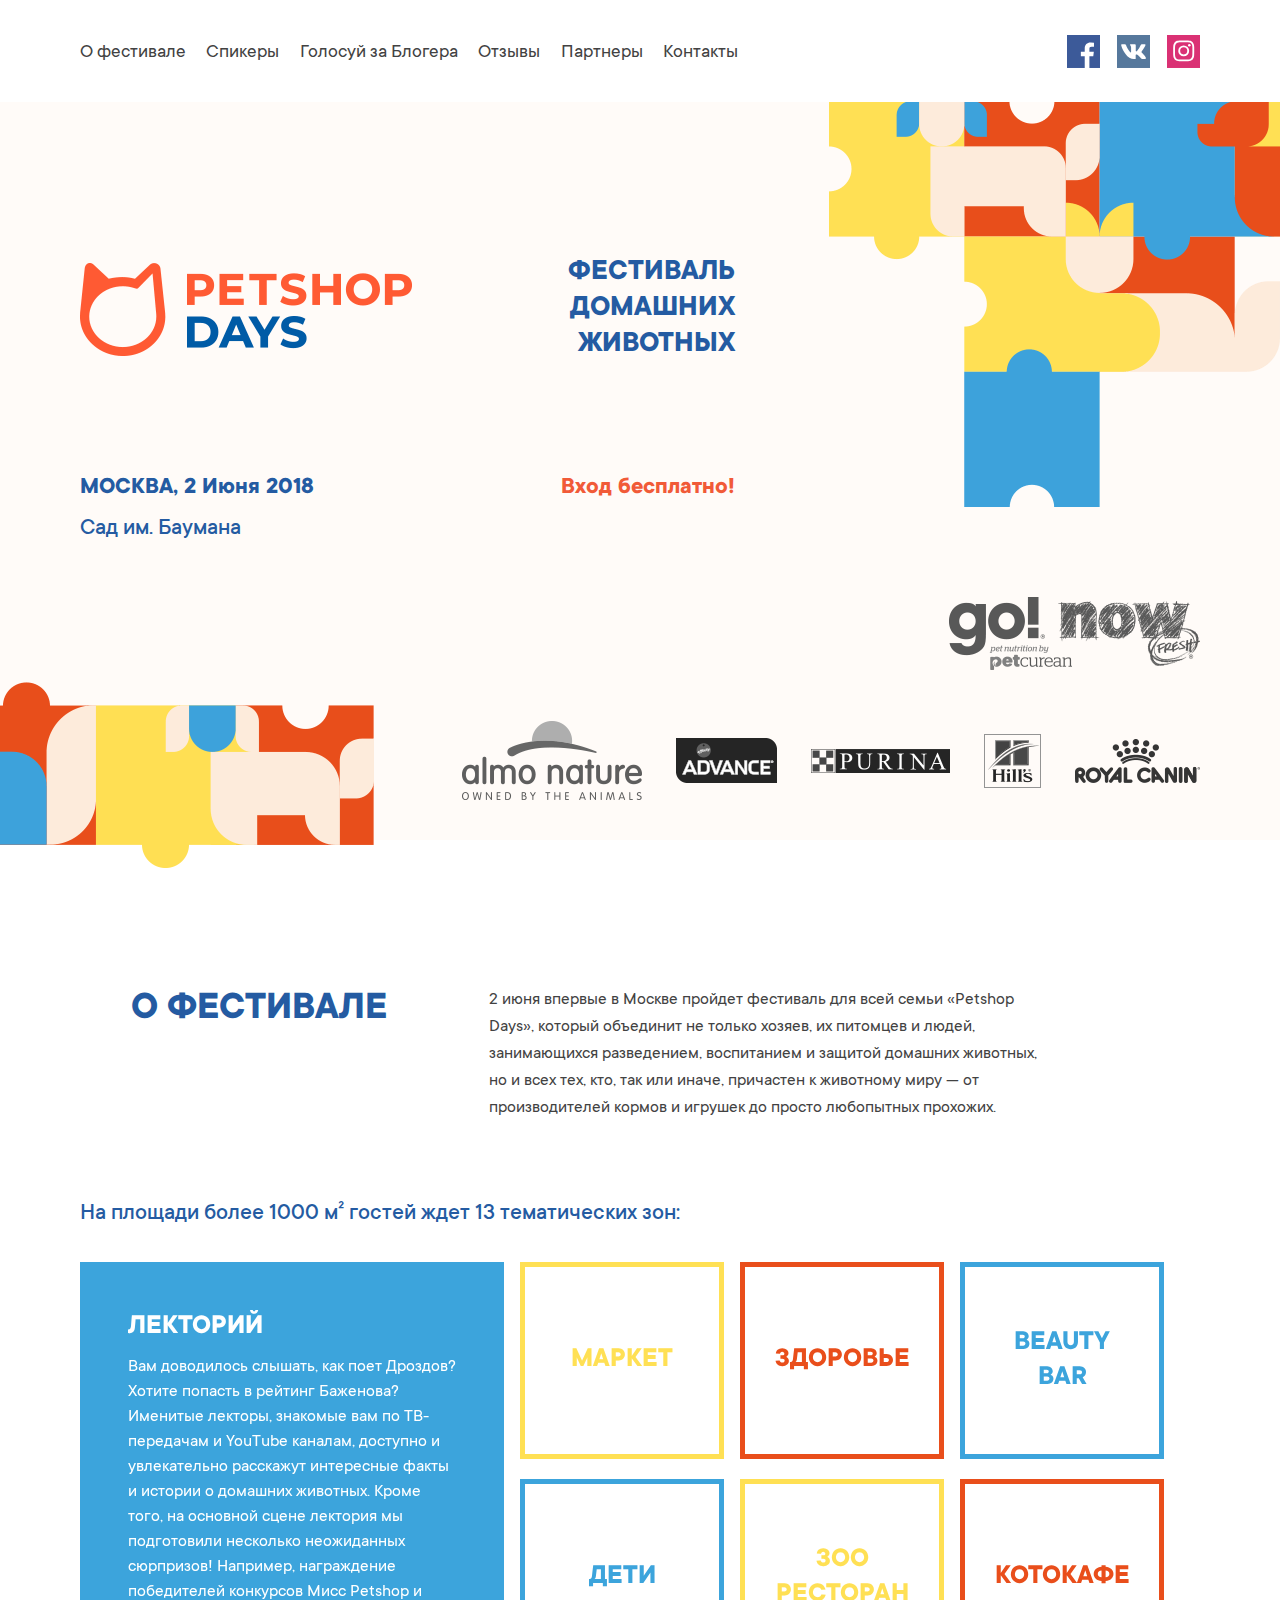
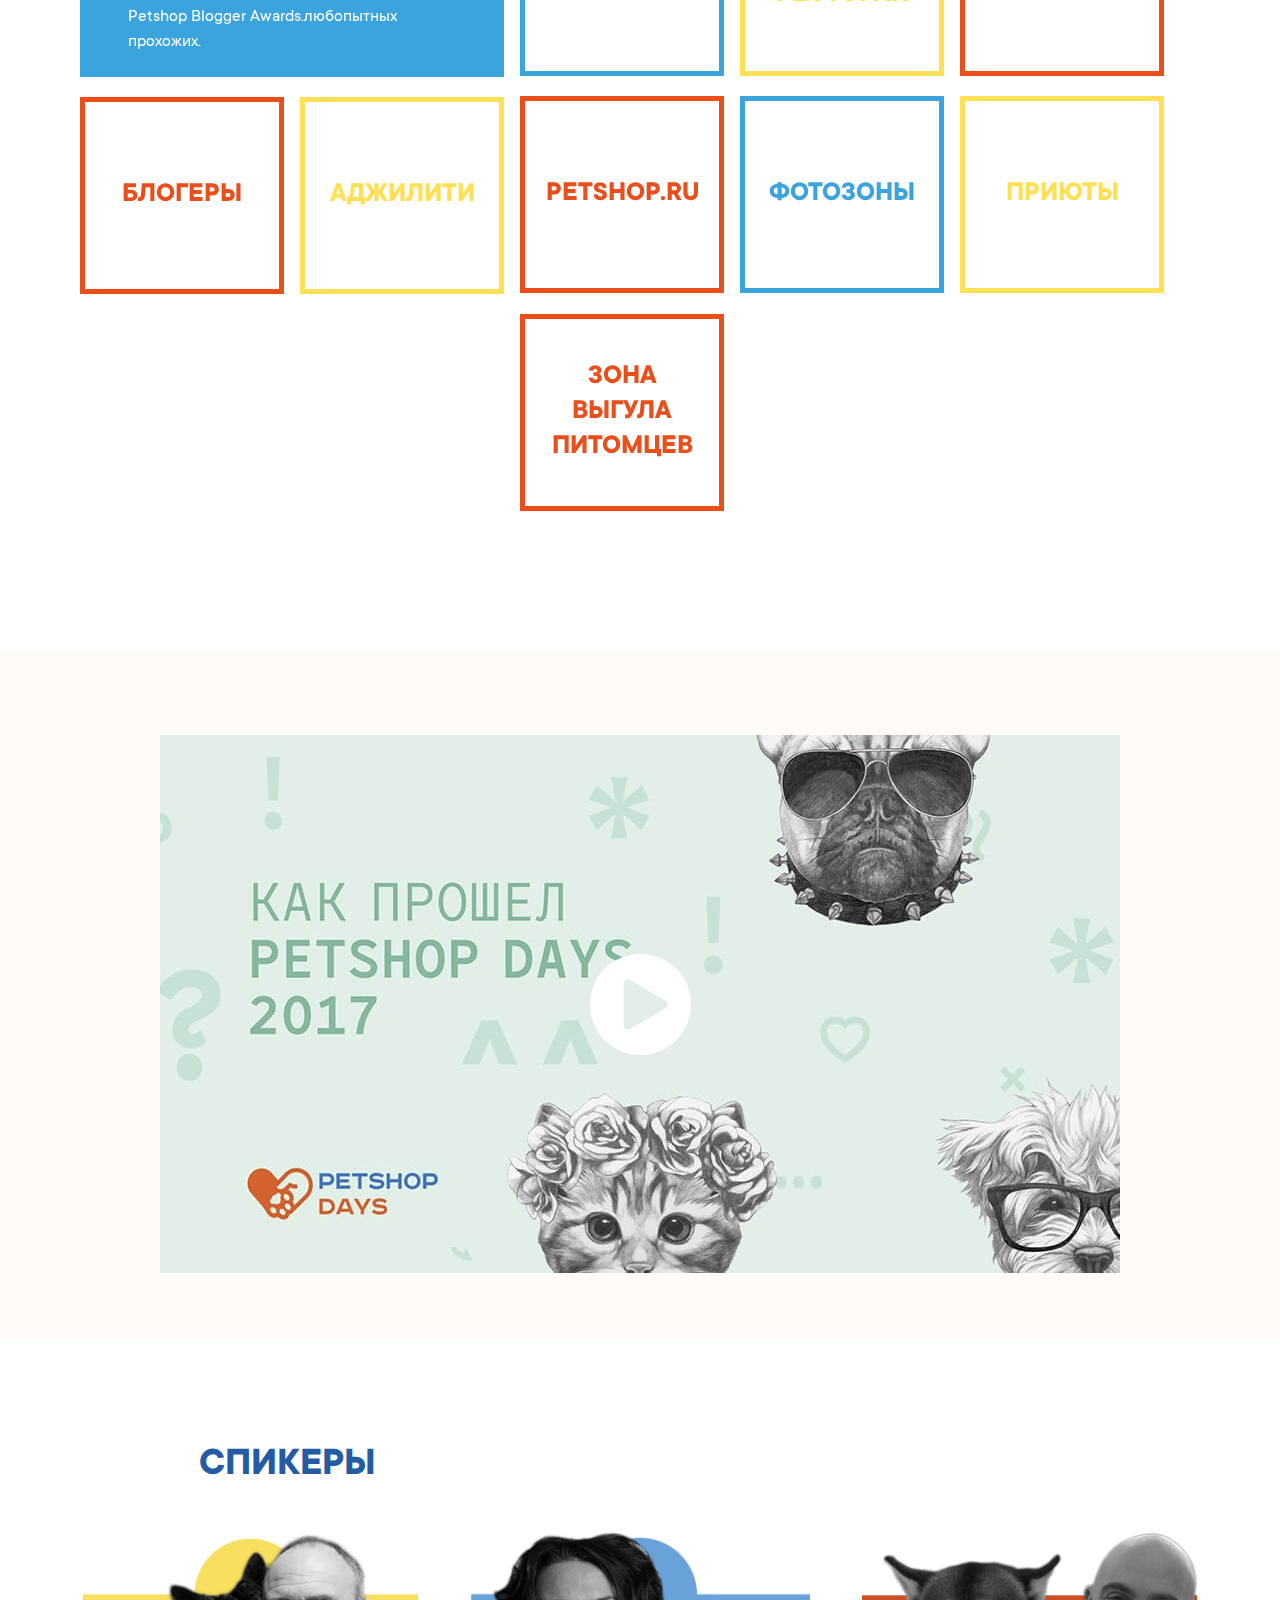
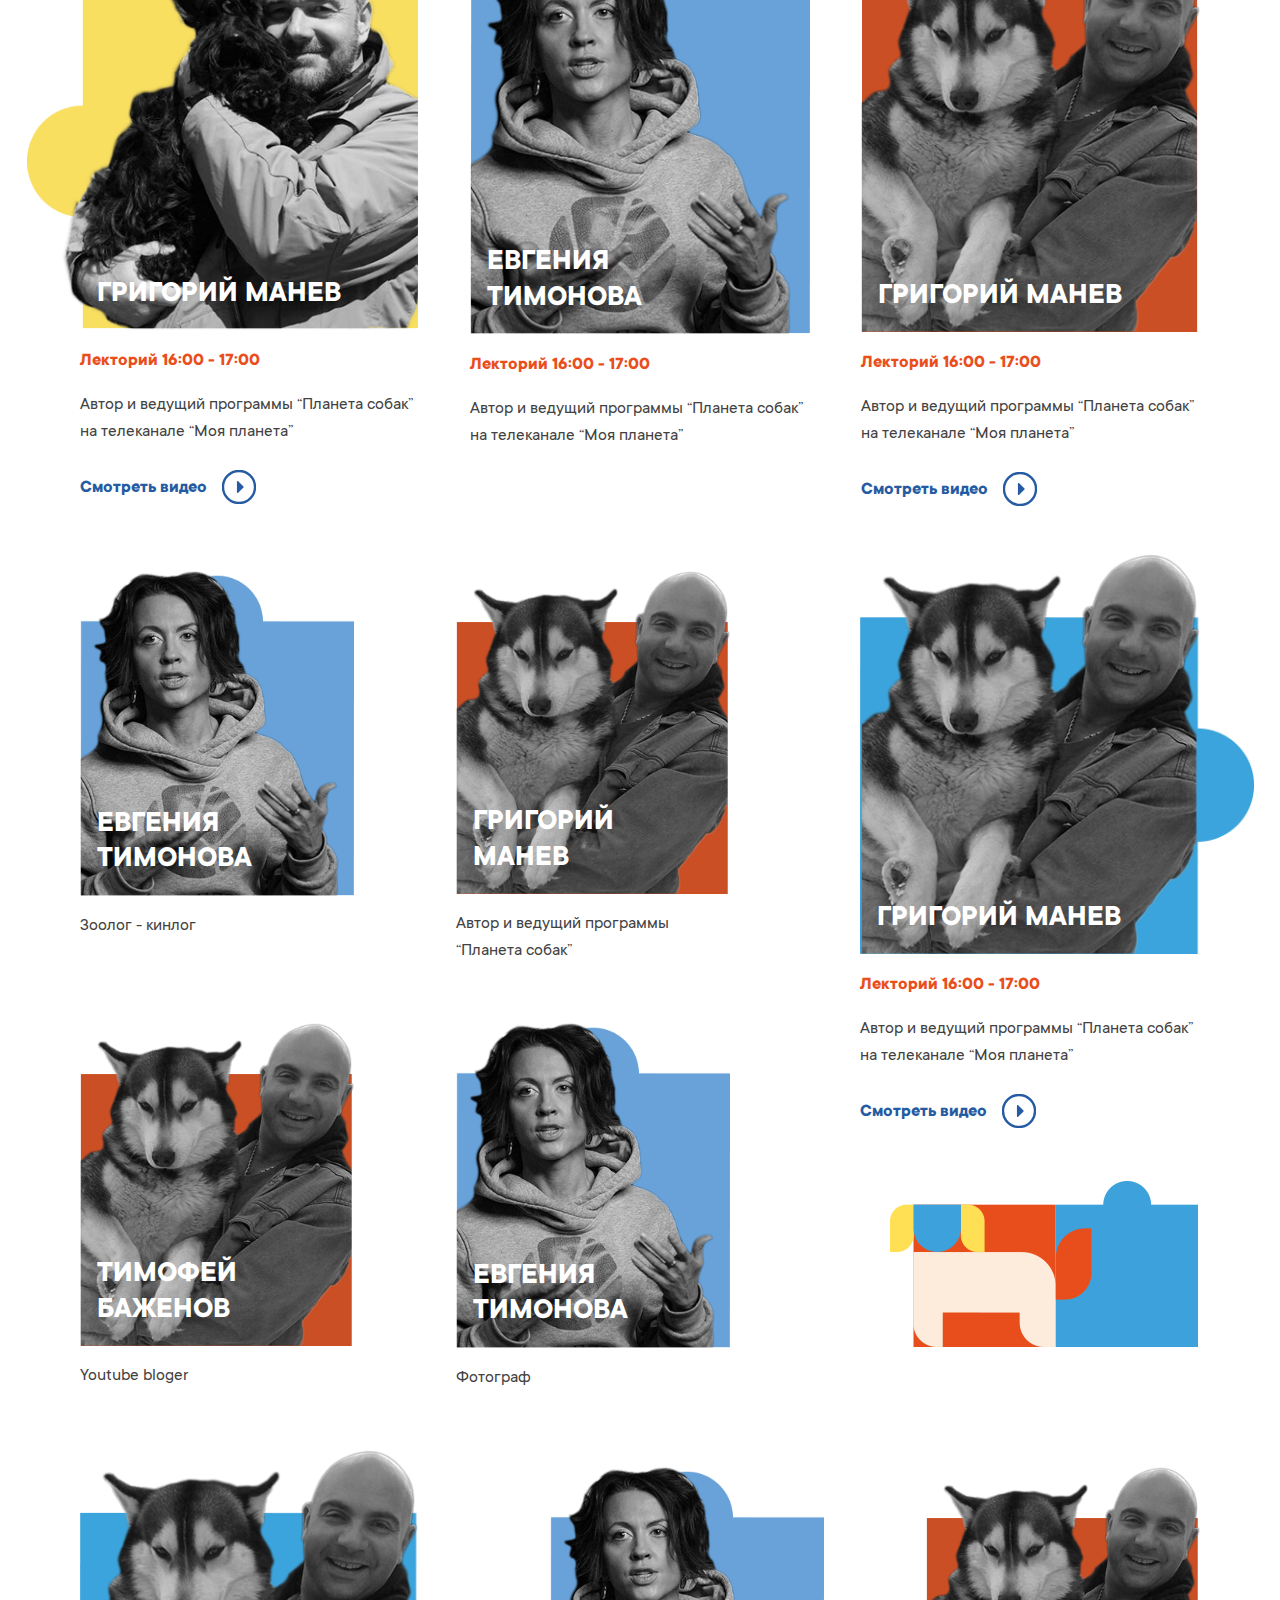
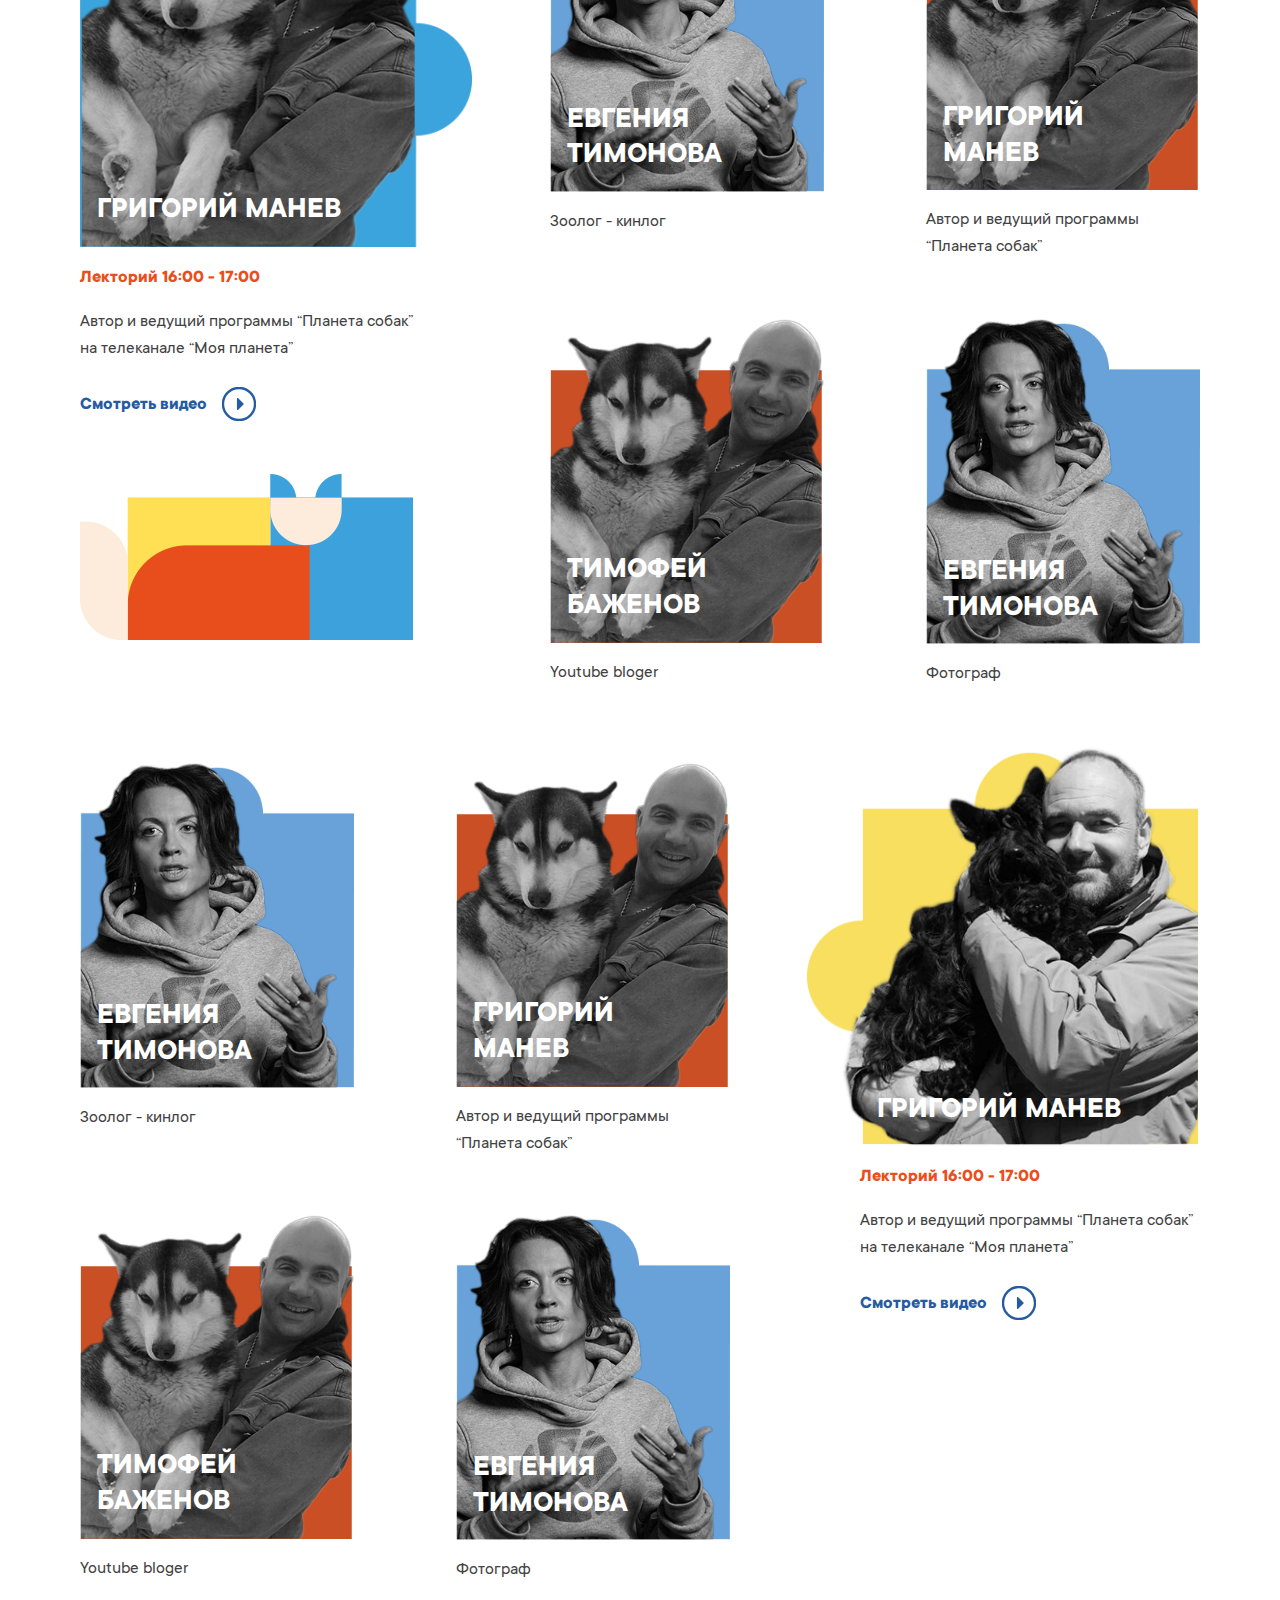
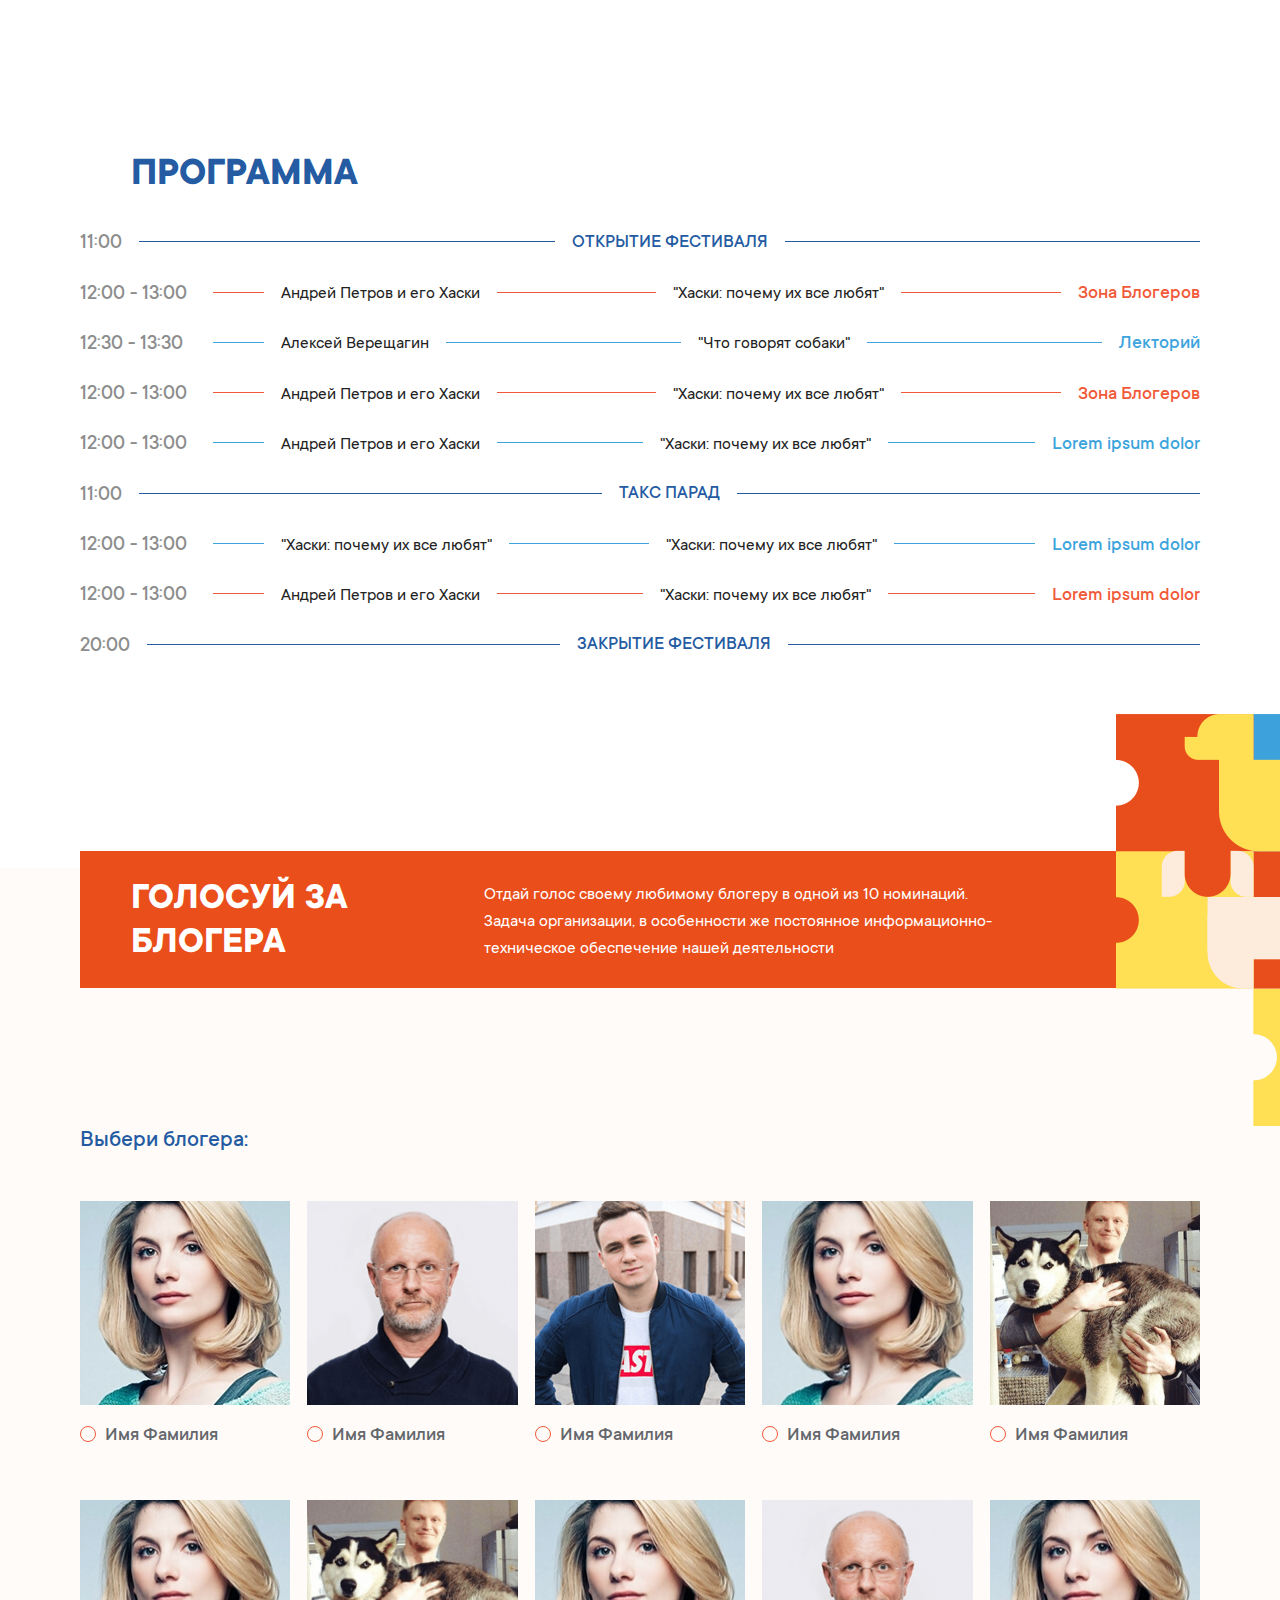
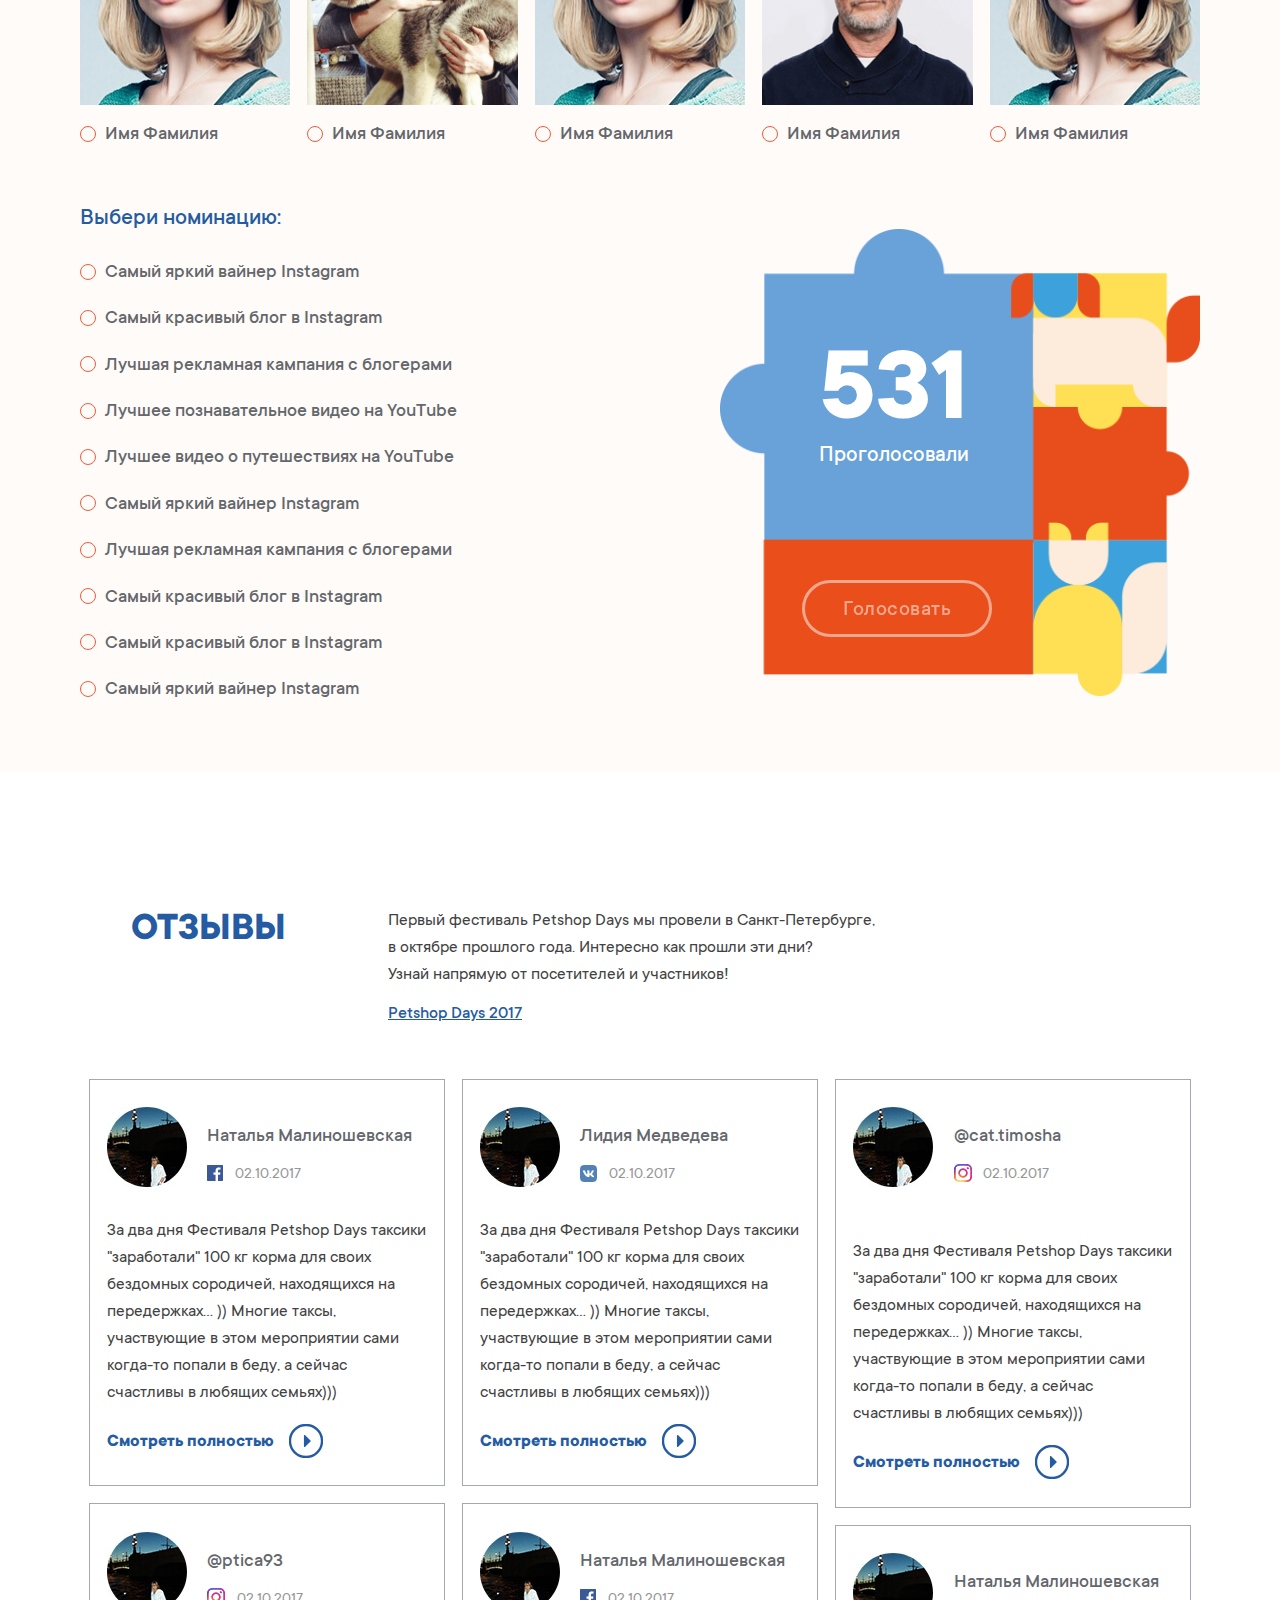
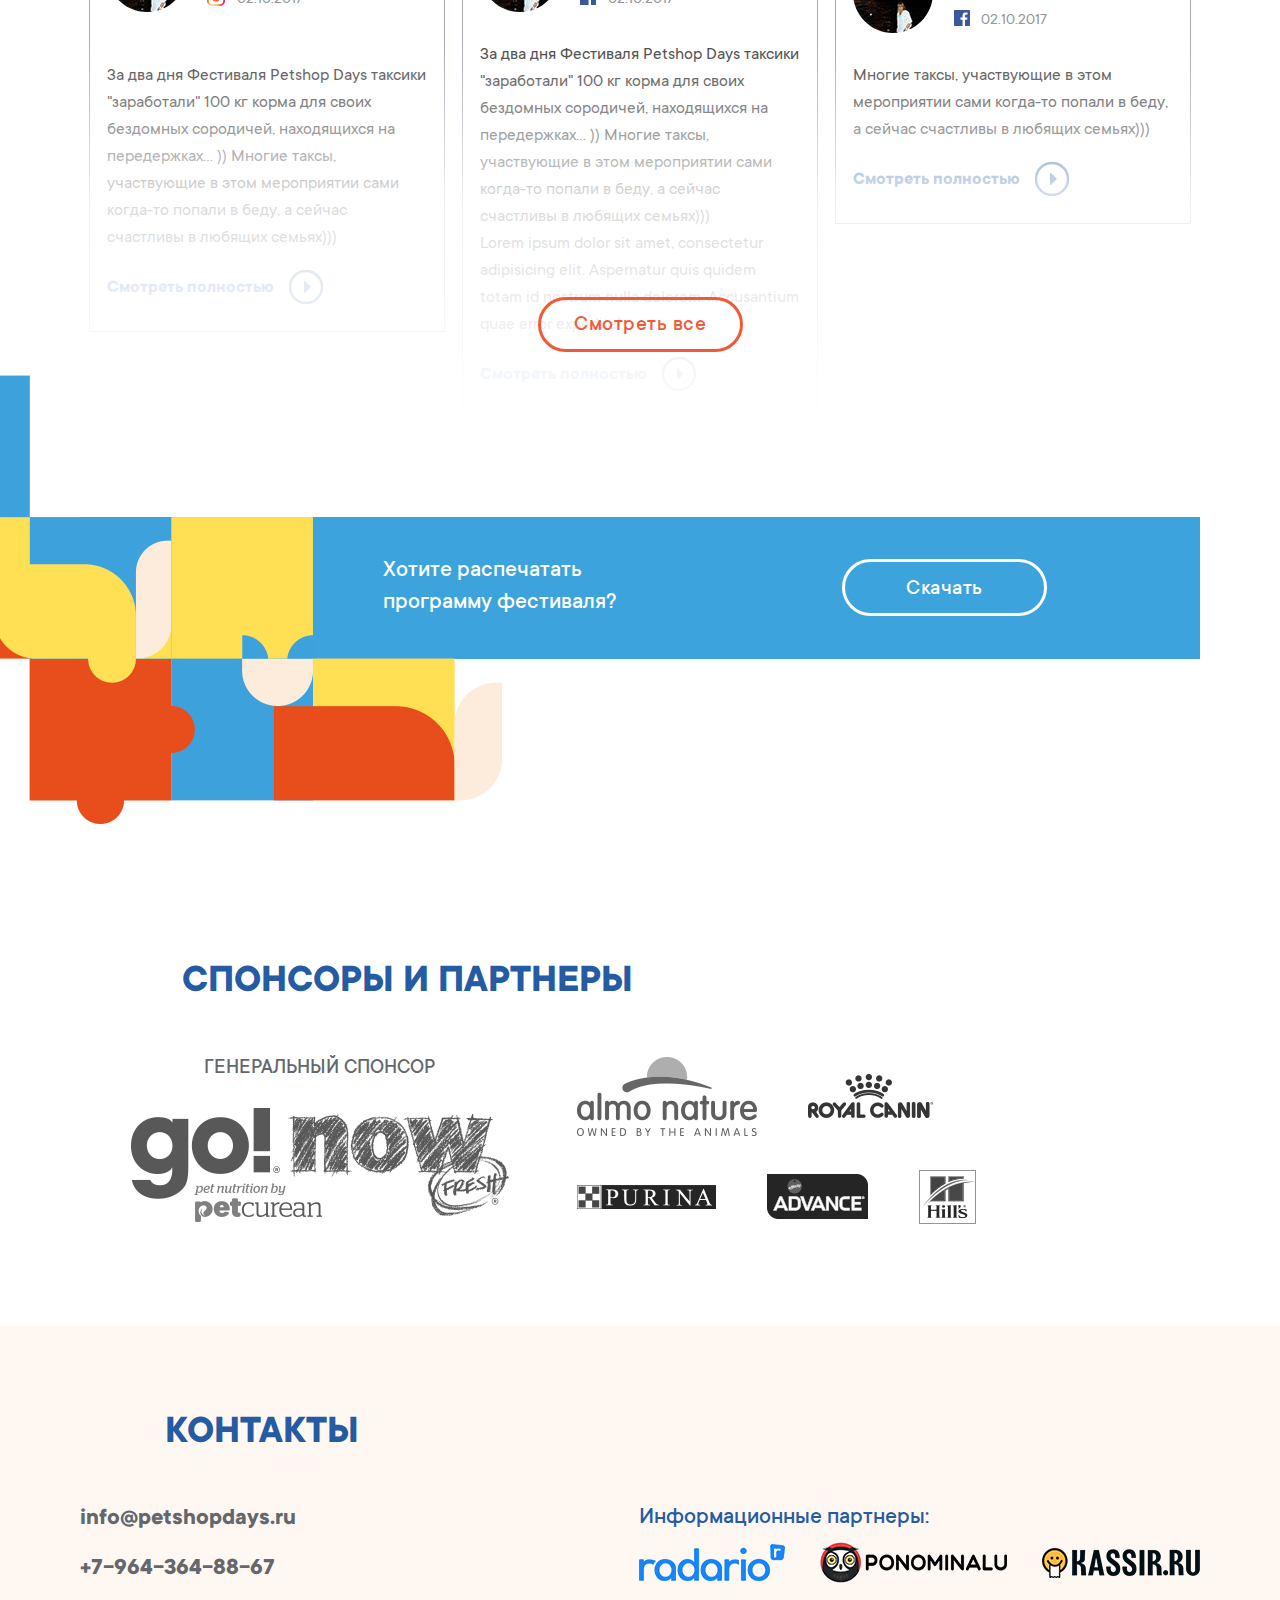
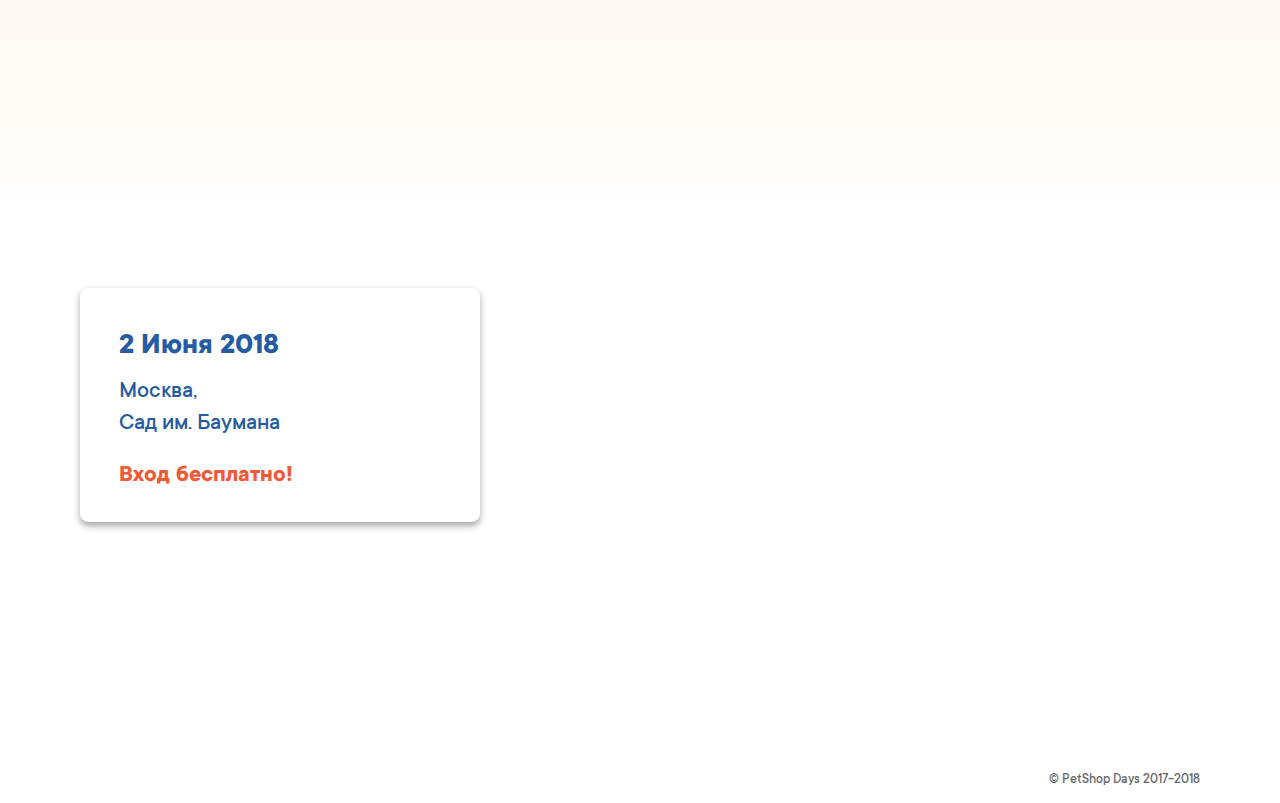
==== commit 287bf30e: "edits" ====
--- a/index.html
+++ b/index.html
@@ -85,8 +85,6 @@
                 <h4>На площади более 1000 м² гостей ждет 13 тематических зон:</h4>
                 <div class="s_about__body">
                     <div class="s_about__sizer"></div>
-                    <div class="s_about__item _fixer"></div>
-
                     <div class="s_about__item _blue _active">
                         <div class="s_about__item_txt">
                             <h5><span>ЛЕКТОРИЙ</span></h5>
@@ -200,7 +198,7 @@
                         </div>
                         <span>Лекторий 16:00 - 17:00</span>
                         <p>Автор и ведущий программы “Планета собак” на телеканале “Моя планета”</p>
-                        <a href="#" class="g_link" data-src="https://youtu.be/IsB42w5Y-5M"><span>Смотреть видео</span><i><img src="images/ico/view.png" alt=""></i></a>
+                        <a href="#" class="g_link" data-src="https://youtu.be/IsB42w5Y-5M"><span>Смотреть видео</span><i><svg xmlns="http://www.w3.org/2000/svg" viewBox="0 0 173 173"><circle class="a" cx="86.5" cy="86.5" r="81.5" style="fill:none;stroke-width:10px;stroke:#000"/><path d="M109.3 83.8 82.5 57a3.8 3.8 0 0 0-6.5 2.7v53.7a3.8 3.8 0 0 0 6.5 2.7l26.8-26.8a3.8 3.8 0 0 0 0-5.4Zm0 0"/></svg></i></a>
                     </div>
                     <div class="s_speak__item">
                         <div class="s_speak__img">
@@ -223,7 +221,7 @@
                         </div>
                         <span>Лекторий 16:00 - 17:00</span>
                         <p>Автор и ведущий программы “Планета собак” на телеканале “Моя планета”</p>
-                        <a href="#" class="g_link" data-src="https://youtu.be/IsB42w5Y-5M"><span>Смотреть видео</span><i><img src="images/ico/view.png" alt=""></i></a>
+                        <a href="#" class="g_link" data-src="https://youtu.be/IsB42w5Y-5M"><span>Смотреть видео</span><i><svg xmlns="http://www.w3.org/2000/svg" viewBox="0 0 173 173"><circle class="a" cx="86.5" cy="86.5" r="81.5" style="fill:none;stroke-width:10px;stroke:#000"/><path d="M109.3 83.8 82.5 57a3.8 3.8 0 0 0-6.5 2.7v53.7a3.8 3.8 0 0 0 6.5 2.7l26.8-26.8a3.8 3.8 0 0 0 0-5.4Zm0 0"/></svg></i></a>
                     </div>
                     <div class="s_speak__inner">
                         <div class="s_speak__inner_4">
@@ -279,7 +277,7 @@
                                 </div>
                                 <span>Лекторий 16:00 - 17:00</span>
                                 <p>Автор и ведущий программы “Планета собак” на телеканале “Моя планета”</p>
-                                <a href="#" class="g_link" data-src="https://youtu.be/IsB42w5Y-5M"><span>Смотреть видео</span><i><img src="images/ico/view.png" alt=""></i></a>
+                                <a href="#" class="g_link" data-src="https://youtu.be/IsB42w5Y-5M"><span>Смотреть видео</span><i><svg xmlns="http://www.w3.org/2000/svg" viewBox="0 0 173 173"><circle class="a" cx="86.5" cy="86.5" r="81.5" style="fill:none;stroke-width:10px;stroke:#000"/><path d="M109.3 83.8 82.5 57a3.8 3.8 0 0 0-6.5 2.7v53.7a3.8 3.8 0 0 0 6.5 2.7l26.8-26.8a3.8 3.8 0 0 0 0-5.4Zm0 0"/></svg></i></a>
                             </div>
                             <img src="images/pattern-speak.png" alt="">
                         </div>
@@ -296,7 +294,7 @@
                                 </div>
                                 <span>Лекторий 16:00 - 17:00</span>
                                 <p>Автор и ведущий программы “Планета собак” на телеканале “Моя планета”</p>
-                                <a href="#" class="g_link" data-src="https://youtu.be/IsB42w5Y-5M"><span>Смотреть видео</span><i><img src="images/ico/view.png" alt=""></i></a>
+                                <a href="#" class="g_link" data-src="https://youtu.be/IsB42w5Y-5M"><span>Смотреть видео</span><i><svg xmlns="http://www.w3.org/2000/svg" viewBox="0 0 173 173"><circle class="a" cx="86.5" cy="86.5" r="81.5" style="fill:none;stroke-width:10px;stroke:#000"/><path d="M109.3 83.8 82.5 57a3.8 3.8 0 0 0-6.5 2.7v53.7a3.8 3.8 0 0 0 6.5 2.7l26.8-26.8a3.8 3.8 0 0 0 0-5.4Zm0 0"/></svg></i></a>
                             </div>
                             <img src="images/pattern-speak-2.png" alt="">
                         </div>
@@ -397,7 +395,7 @@
                                 </div>
                                 <span>Лекторий 16:00 - 17:00</span>
                                 <p>Автор и ведущий программы “Планета собак” на телеканале “Моя планета”</p>
-                                <a href="#" class="g_link" data-src="https://youtu.be/IsB42w5Y-5M"><span>Смотреть видео</span><i><img src="images/ico/view.png" alt=""></i></a>
+                                <a href="#" class="g_link" data-src="https://youtu.be/IsB42w5Y-5M"><span>Смотреть видео</span><i><svg xmlns="http://www.w3.org/2000/svg" viewBox="0 0 173 173"><circle class="a" cx="86.5" cy="86.5" r="81.5" style="fill:none;stroke-width:10px;stroke:#000"/><path d="M109.3 83.8 82.5 57a3.8 3.8 0 0 0-6.5 2.7v53.7a3.8 3.8 0 0 0 6.5 2.7l26.8-26.8a3.8 3.8 0 0 0 0-5.4Zm0 0"/></svg></i></a>
                             </div>
                         </div>
                     </div>
@@ -693,7 +691,7 @@
                                 </div>
                             </div>
                             <p>За два дня Фестиваля Petshop Days таксики "заработали" 100 кг корма для своих бездомных сородичей, находящихся на передержках... )) Многие таксы, участвующие в этом мероприятии сами когда-то попали в беду, а сейчас счастливы в любящих семьях)))</p>
-                            <a href="#" class="g_link"><span>Смотреть полностью</span><i><img src="images/ico/view.png" alt=""></i></a>
+                            <a href="#" class="g_link"><span>Смотреть полностью</span><i><svg xmlns="http://www.w3.org/2000/svg" viewBox="0 0 173 173"><circle class="a" cx="86.5" cy="86.5" r="81.5" style="fill:none;stroke-width:10px;stroke:#000"/><path d="M109.3 83.8 82.5 57a3.8 3.8 0 0 0-6.5 2.7v53.7a3.8 3.8 0 0 0 6.5 2.7l26.8-26.8a3.8 3.8 0 0 0 0-5.4Zm0 0"/></svg></i></a>
                         </div>
                         <div class="s_reviews__item">
                             <div class="s_reviews__item_head">
@@ -705,7 +703,7 @@
                             </div>
                             <img src="http://placekitten.com/325/325" alt="">
                             <p>За два дня Фестиваля Petshop Days таксики "заработали" 100 кг корма для своих бездомных сородичей, находящихся на передержках... )) Многие таксы, участвующие в этом мероприятии сами когда-то попали в беду, а сейчас счастливы в любящих семьях)))</p>
-                            <a href="#" class="g_link"><span>Смотреть полностью</span><i><img src="images/ico/view.png" alt=""></i></a>
+                            <a href="#" class="g_link"><span>Смотреть полностью</span><i><svg xmlns="http://www.w3.org/2000/svg" viewBox="0 0 173 173"><circle class="a" cx="86.5" cy="86.5" r="81.5" style="fill:none;stroke-width:10px;stroke:#000"/><path d="M109.3 83.8 82.5 57a3.8 3.8 0 0 0-6.5 2.7v53.7a3.8 3.8 0 0 0 6.5 2.7l26.8-26.8a3.8 3.8 0 0 0 0-5.4Zm0 0"/></svg></i></a>
                         </div>
                     </div>
                     <div class="s_reviews__col">
@@ -718,7 +716,7 @@
                                 </div>
                             </div>
                             <p>За два дня Фестиваля Petshop Days таксики "заработали" 100 кг корма для своих бездомных сородичей, находящихся на передержках... )) Многие таксы, участвующие в этом мероприятии сами когда-то попали в беду, а сейчас счастливы в любящих семьях)))</p>
-                            <a href="#" class="g_link"><span>Смотреть полностью</span><i><img src="images/ico/view.png" alt=""></i></a>
+                            <a href="#" class="g_link"><span>Смотреть полностью</span><i><svg xmlns="http://www.w3.org/2000/svg" viewBox="0 0 173 173"><circle class="a" cx="86.5" cy="86.5" r="81.5" style="fill:none;stroke-width:10px;stroke:#000"/><path d="M109.3 83.8 82.5 57a3.8 3.8 0 0 0-6.5 2.7v53.7a3.8 3.8 0 0 0 6.5 2.7l26.8-26.8a3.8 3.8 0 0 0 0-5.4Zm0 0"/></svg></i></a>
                         </div>
                         <div class="s_reviews__item">
                             <div class="s_reviews__item_head">
@@ -729,7 +727,7 @@
                                 </div>
                             </div>
                             <p>За два дня Фестиваля Petshop Days таксики "заработали" 100 кг корма для своих бездомных сородичей, находящихся на передержках... )) Многие таксы, участвующие в этом мероприятии сами когда-то попали в беду, а сейчас счастливы в любящих семьях))) <br> Lorem ipsum dolor sit amet, consectetur adipisicing elit. Aspernatur quis quidem totam id nostrum nulla dolorem. Accusantium quae error expedita!</p>
-                            <a href="#" class="g_link"><span>Смотреть полностью</span><i><img src="images/ico/view.png" alt=""></i></a>
+                            <a href="#" class="g_link"><span>Смотреть полностью</span><i><svg xmlns="http://www.w3.org/2000/svg" viewBox="0 0 173 173"><circle class="a" cx="86.5" cy="86.5" r="81.5" style="fill:none;stroke-width:10px;stroke:#000"/><path d="M109.3 83.8 82.5 57a3.8 3.8 0 0 0-6.5 2.7v53.7a3.8 3.8 0 0 0 6.5 2.7l26.8-26.8a3.8 3.8 0 0 0 0-5.4Zm0 0"/></svg></i></a>
                         </div>
                     </div>
                     <div class="s_reviews__col">
@@ -743,7 +741,7 @@
                             </div>
                             <img src="http://placekitten.com/325/327" alt="">
                             <p>За два дня Фестиваля Petshop Days таксики "заработали" 100 кг корма для своих бездомных сородичей, находящихся на передержках... )) Многие таксы, участвующие в этом мероприятии сами когда-то попали в беду, а сейчас счастливы в любящих семьях)))</p>
-                            <a href="#" class="g_link"><span>Смотреть полностью</span><i><img src="images/ico/view.png" alt=""></i></a>
+                            <a href="#" class="g_link"><span>Смотреть полностью</span><i><svg xmlns="http://www.w3.org/2000/svg" viewBox="0 0 173 173"><circle class="a" cx="86.5" cy="86.5" r="81.5" style="fill:none;stroke-width:10px;stroke:#000"/><path d="M109.3 83.8 82.5 57a3.8 3.8 0 0 0-6.5 2.7v53.7a3.8 3.8 0 0 0 6.5 2.7l26.8-26.8a3.8 3.8 0 0 0 0-5.4Zm0 0"/></svg></i></a>
                         </div>
                         <div class="s_reviews__item">
                             <div class="s_reviews__item_head">
@@ -754,7 +752,7 @@
                                 </div>
                             </div>
                             <p> Многие таксы, участвующие в этом мероприятии сами когда-то попали в беду, а сейчас счастливы в любящих семьях)))</p>
-                            <a href="#" class="g_link"><span>Смотреть полностью</span><i><img src="images/ico/view.png" alt=""></i></a>
+                            <a href="#" class="g_link"><span>Смотреть полностью</span><i><svg xmlns="http://www.w3.org/2000/svg" viewBox="0 0 173 173"><circle class="a" cx="86.5" cy="86.5" r="81.5" style="fill:none;stroke-width:10px;stroke:#000"/><path d="M109.3 83.8 82.5 57a3.8 3.8 0 0 0-6.5 2.7v53.7a3.8 3.8 0 0 0 6.5 2.7l26.8-26.8a3.8 3.8 0 0 0 0-5.4Zm0 0"/></svg></i></a>
                         </div>
                     </div>
                 </div>
--- a/css/main.css
+++ b/css/main.css
@@ -1 +1 @@
-html,body,div,span,applet,object,iframe,h1,h2,h3,h4,h5,h6,p,blockquote,pre,a,abbr,acronym,address,big,cite,code,del,dfn,em,img,ins,kbd,q,s,samp,small,strike,strong,sub,sup,tt,var,b,u,i,center,dl,dt,dd,ol,ul,li,fieldset,form,label,legend,table,caption,tbody,tfoot,thead,tr,th,td,article,aside,canvas,details,embed,figure,figcaption,footer,header,hgroup,menu,nav,output,ruby,section,summary,time,mark,audio,video{margin:0;padding:0;border:0;font-size:100%;font:inherit;vertical-align:baseline;-webkit-box-sizing:border-box;-moz-box-sizing:border-box;box-sizing:border-box}article,aside,details,figcaption,figure,footer,header,hgroup,menu,nav,section{display:block}body{line-height:1}ol,ul{list-style:none}blockquote,q{quotes:none}blockquote:before,blockquote:after,q:before,q:after{content:'';content:none}table{border-collapse:collapse;border-spacing:0}html{color:#222;font-size:1em;line-height:1.4}::-moz-selection{background:#b3d4fc;text-shadow:none}::selection{background:#b3d4fc;text-shadow:none}:focus{outline:none}hr{display:block;height:1px;border:0;border-top:1px solid #ccc;margin:1em 0;padding:0}audio,canvas,iframe,img,svg,video{vertical-align:middle}fieldset{border:0;margin:0;padding:0}textarea{resize:vertical}input,textarea{-webkit-box-sizing:border-box;-moz-box-sizing:border-box;box-sizing:border-box;border:none}.browserupgrade{margin:0.2em 0;background:#ccc;color:#000;padding:0.2em 0}a{text-decoration:none}button{padding:0;background:none;border:none}@font-face{font-family:'TTCommons';src:url("../webfonts/TTCommons-Regular.eot?#iefix") format("embedded-opentype"),url("../webfonts/TTCommons-Regular.woff") format("woff"),url("../webfonts/TTCommons-Regular.ttf") format("truetype"),url("../webfonts/TTCommons-Regular.svg#TTCommons-Regular") format("svg");font-weight:400;font-style:normal}@font-face{font-family:'TTCommons';src:url("../webfonts/TTCommons-Medium.eot?#iefix") format("embedded-opentype"),url("../webfonts/TTCommons-Medium.woff") format("woff"),url("../webfonts/TTCommons-Medium.ttf") format("truetype"),url("../webfonts/TTCommons-Medium.svg#TTCommons-Medium") format("svg");font-weight:500;font-style:normal}@font-face{font-family:'TTCommons';src:url("../webfonts/TTCommons-Bold.eot?#iefix") format("embedded-opentype"),url("../webfonts/TTCommons-Bold.woff") format("woff"),url("../webfonts/TTCommons-Bold.ttf") format("truetype"),url("../webfonts/TTCommons-Bold.svg#TTCommons-Bold") format("svg");font-weight:700;font-style:normal}body,html{font:17px TTCommons, Helvetica, Helvetica Neue, Arial;cursor:default;overflow-x:hidden}.container{max-width:1160px;width:100%;padding-left:20px;padding-right:20px;margin-left:auto;margin-right:auto}section{overflow-x:hidden}.g_btn_red{font-size:1.3rem;letter-spacing:.5px;color:#f15a38;border-radius:1.875rem;border:0.188rem solid #f15a38;font-weight:500;line-height:1;padding:1.0rem 1.6rem 0.7rem;display:-webkit-inline-box;display:-webkit-inline-flex;display:-moz-inline-box;display:-ms-inline-flexbox;display:inline-flex;-webkit-box-pack:center;-webkit-justify-content:center;-moz-box-pack:center;-ms-flex-pack:center;justify-content:center;-webkit-box-align:center;-webkit-align-items:center;-moz-box-align:center;-ms-flex-align:center;align-items:center;-webkit-box-orient:horizontal;-webkit-box-direction:normal;-webkit-flex-direction:row;-moz-box-orient:horizontal;-moz-box-direction:normal;-ms-flex-direction:row;flex-direction:row;cursor:pointer;-webkit-user-select:none;-moz-user-select:none;-ms-user-select:none;user-select:none;min-width:205px;-webkit-transition:.25s;-o-transition:.25s;transition:.25s}.g_btn_red span{-webkit-transition:-webkit-transform .125s;transition:-webkit-transform .125s;-o-transition:transform .125s;transition:transform .125s;transition:transform .125s, -webkit-transform .125s}.g_btn_red:hover span{-webkit-transform:scale(0.9);-ms-transform:scale(0.9);transform:scale(0.9)}.g_btn_red._disabled{opacity:.5;pointer-events:none;cursor:default}.g_btn_red:hover{background-color:#f15a38;color:#fff}.g_btn_white{font-size:1.3rem;letter-spacing:.5px;color:#fff;border-radius:1.875rem;border:0.188rem solid #fff;font-weight:500;line-height:1;padding:1.0rem 1.6rem 0.7rem;display:-webkit-inline-box;display:-webkit-inline-flex;display:-moz-inline-box;display:-ms-inline-flexbox;display:inline-flex;-webkit-box-pack:center;-webkit-justify-content:center;-moz-box-pack:center;-ms-flex-pack:center;justify-content:center;-webkit-box-align:center;-webkit-align-items:center;-moz-box-align:center;-ms-flex-align:center;align-items:center;-webkit-box-orient:horizontal;-webkit-box-direction:normal;-webkit-flex-direction:row;-moz-box-orient:horizontal;-moz-box-direction:normal;-ms-flex-direction:row;flex-direction:row;cursor:pointer;-webkit-user-select:none;-moz-user-select:none;-ms-user-select:none;user-select:none;min-width:205px;-webkit-transition:.25s;-o-transition:.25s;transition:.25s}.g_btn_white span{-webkit-transition:-webkit-transform .125s;transition:-webkit-transform .125s;-o-transition:transform .125s;transition:transform .125s;transition:transform .125s, -webkit-transform .125s}.g_btn_white:hover span{-webkit-transform:scale(0.9);-ms-transform:scale(0.9);transform:scale(0.9)}.g_btn_white._disabled{opacity:.5;pointer-events:none;cursor:default}.g_btn_white:hover{background-color:#fff;color:#f15a38}.g_title{font-weight:700;font-size:2.353rem;color:#245ba2}.g_link{font-size:1.06rem;color:#245ba2;font-weight:600;-webkit-user-select:none;-moz-user-select:none;-ms-user-select:none;user-select:none;cursor:pointer;display:-webkit-inline-box;display:-webkit-inline-flex;display:-moz-inline-box;display:-ms-inline-flexbox;display:inline-flex;-webkit-box-pack:start;-webkit-justify-content:flex-start;-moz-box-pack:start;-ms-flex-pack:start;justify-content:flex-start;-webkit-box-align:center;-webkit-align-items:center;-moz-box-align:center;-ms-flex-align:center;align-items:center;-webkit-box-orient:horizontal;-webkit-box-direction:normal;-webkit-flex-direction:row;-moz-box-orient:horizontal;-moz-box-direction:normal;-ms-flex-direction:row;flex-direction:row}.g_link:hover span:before,.g_link:hover span:after{width:50%}.g_link span{position:relative;display:inline-block}.g_link span:before{content:'';position:absolute;width:0;left:50%;height:2px;bottom:-2px;background-color:#ffe054;-webkit-transition:.325s;-o-transition:.325s;transition:.325s}.g_link span:after{content:'';position:absolute;width:0;right:50%;height:2px;bottom:-2px;background-color:#ffe054;-webkit-transition:.325s;-o-transition:.325s;transition:.325s}.g_link:hover i{-webkit-transform:translateX(6px);-ms-transform:translateX(6px);transform:translateX(6px)}.g_link i{margin-left:.9rem;-webkit-transition:.25s;-o-transition:.25s;transition:.25s}.g_go_left{position:relative;z-index:0;display:-webkit-box;display:-webkit-flex;display:-moz-box;display:-ms-flexbox;display:flex;-webkit-box-pack:start;-webkit-justify-content:flex-start;-moz-box-pack:start;-ms-flex-pack:start;justify-content:flex-start;-webkit-box-align:center;-webkit-align-items:center;-moz-box-align:center;-ms-flex-align:center;align-items:center;-webkit-box-orient:horizontal;-webkit-box-direction:normal;-webkit-flex-direction:row;-moz-box-orient:horizontal;-moz-box-direction:normal;-ms-flex-direction:row;flex-direction:row;margin-top:-5rem;pointer-events:none}.g_go_left:before{content:'';position:absolute;width:100%;height:142px;left:0;bottom:165px;background-color:#3da3dc;z-index:-2}.g_go_left h5{font-weight:500;line-height:1.33;font-size:1.2rem;color:#fff;max-width:250px;text-align:left}.g_go_left>img{margin-left:-21rem}.g_go_left>div{display:-webkit-box;display:-webkit-flex;display:-moz-box;display:-ms-flexbox;display:flex;-webkit-box-pack:justify;-webkit-justify-content:space-between;-moz-box-pack:justify;-ms-flex-pack:justify;justify-content:space-between;-webkit-box-align:center;-webkit-align-items:center;-moz-box-align:center;-ms-flex-align:center;align-items:center;-webkit-box-orient:horizontal;-webkit-box-direction:normal;-webkit-flex-direction:row;-moz-box-orient:horizontal;-moz-box-direction:normal;-ms-flex-direction:row;flex-direction:row;pointer-events:all;-webkit-box-flex:2;-webkit-flex-grow:2;-moz-box-flex:2;-ms-flex-positive:2;flex-grow:2;margin-left:-7rem;margin-right:9rem}.g_go_left .g_btn_white:hover{color:#3ca4dc}.g_go_right{position:relative;z-index:0;display:-webkit-box;display:-webkit-flex;display:-moz-box;display:-ms-flexbox;display:flex;-webkit-box-pack:start;-webkit-justify-content:flex-start;-moz-box-pack:start;-ms-flex-pack:start;justify-content:flex-start;-webkit-box-align:center;-webkit-align-items:center;-moz-box-align:center;-ms-flex-align:center;align-items:center;-webkit-box-orient:horizontal;-webkit-box-direction:normal;-webkit-flex-direction:row;-moz-box-orient:horizontal;-moz-box-direction:normal;-ms-flex-direction:row;flex-direction:row;margin-top:-1rem;pointer-events:none;color:#fff}.g_go_right:before{content:'';position:absolute;width:100%;height:137px;left:0;bottom:138px;background-color:#e94e1b;z-index:-2}.g_go_right h2{max-width:20.9rem;text-align:left;font-weight:700;line-height:1.17;font-size:2.25rem;color:#fff;margin-right:2rem}.g_go_right p{max-width:530px;line-height:1.5;font-size:1.059rem;color:#fff;margin-right:-3rem}.g_go_right>img{margin-right:-22rem}.g_go_right>div{display:-webkit-box;display:-webkit-flex;display:-moz-box;display:-ms-flexbox;display:flex;-webkit-box-pack:justify;-webkit-justify-content:space-between;-moz-box-pack:justify;-ms-flex-pack:justify;justify-content:space-between;-webkit-box-align:center;-webkit-align-items:center;-moz-box-align:center;-ms-flex-align:center;align-items:center;-webkit-box-orient:horizontal;-webkit-box-direction:normal;-webkit-flex-direction:row;-moz-box-orient:horizontal;-moz-box-direction:normal;-ms-flex-direction:row;flex-direction:row;pointer-events:all;-webkit-box-flex:2;-webkit-flex-grow:2;-moz-box-flex:2;-ms-flex-positive:2;flex-grow:2;margin-left:3rem;padding-top:1.6rem;margin-right:9rem}.g_radio{cursor:pointer;-webkit-user-select:none;-moz-user-select:none;-ms-user-select:none;user-select:none}.g_radio:hover label{color:#f15a38}.g_radio label{padding-left:25px;font-size:1.176rem;line-height:1.3;font-weight:500;color:#64676c;cursor:pointer;position:relative;display:block;-webkit-transition:.25s;-o-transition:.25s;transition:.25s}.g_radio label:before{content:'';position:absolute;left:0;top:0.15rem;width:14px;height:14px;border:1px solid #f15a38;border-radius:50%}.g_radio label:after{content:'';position:absolute;left:0;top:0.15rem;width:14px;height:14px;background-color:#f15a38;border:1px solid #f15a38;border-radius:50%;-webkit-transform:scale(0);-ms-transform:scale(0);transform:scale(0);-webkit-transition:.25s;-o-transition:.25s;transition:.25s}.g_radio input{position:absolute;visibility:hidden;z-index:-1;pointer-events:none;left:-9999px}.g_radio input:checked+label{cursor:default;color:#f15a38}.g_radio input:checked+label span:before{display:none}.g_radio input:checked+label:after{-webkit-transform:scale(0.65);-ms-transform:scale(0.65);transform:scale(0.65)}.g_txt>:last-child{margin-bottom:0}.g_txt hr{border:none;border-bottom:2px solid #f15a38;margin:1.8rem 0}.g_txt p{line-height:1.5;font-size:1rem;margin-bottom:1.7rem}.g_txt p small{font-size:.95rem}.g_txt p b{font-weight:700;color:#424242;font-size:1.125rem}.g_txt b{font-weight:700}.g_txt strong{font-weight:700}.g_txt h1{text-transform:uppercase;margin-bottom:2.2rem;font-weight:700;line-height:0.89;font-size:2.25rem;color:#245ba2}.g_txt h1+small{font-weight:300;color:#9a9999;font-size:1rem;margin-top:-25px;margin-bottom:20px;display:block}.g_txt h2{text-transform:uppercase;color:#424242;font-size:1.875rem;margin-bottom:1.3rem}.g_txt h2 small{font-size:1.625rem}.g_txt h3{font-weight:500;font-size:1.5rem;color:#245ba2;padding-top:1rem;margin-bottom:1.2rem}.g_txt h4{text-transform:uppercase;font-weight:700;color:#424242;margin-bottom:1.1rem;padding-top:1.3rem;font-size:1.25rem}.g_txt h5{font-weight:700;color:#424242;font-size:1.4rem;margin-bottom:0.8rem;padding-top:1.1rem}.g_txt h6{font-weight:400;color:#245ba2;font-size:1.2rem;margin-bottom:0.8rem;padding-top:1rem;line-height:1.4}.g_txt p a span,.g_txt li a span{background:-webkit-gradient(linear, left top, right top, from(#424242), color-stop(98%, #f15a38));background:-webkit-linear-gradient(left, #424242 0%, #f15a38 98%);background:-o-linear-gradient(left, #424242 0%, #f15a38 98%);background:linear-gradient(to right, #424242 0%, #f15a38 98%);color:#245ba2;font-weight:700;background-repeat:no-repeat;background-position:left 85%;-webkit-transition:background-size .25s;-o-transition:background-size .25s;transition:background-size .25s;line-height:1.2;padding-bottom:5px;background-size:0px 1px}.g_txt p a:hover span,.g_txt li a:hover span{color:#f15a38;background-size:100% 1px}.g_txt i{font-style:italic}.g_txt ul{margin-bottom:2.5rem;text-align:left;padding-left:1.8rem}.g_txt ul li{color:#424242;font-size:1.125rem;padding-left:40px;position:relative;line-height:1.35}.g_txt ul li:hover:before{background-color:#245ba2;width:30px}.g_txt ul li:before{content:'';position:absolute;left:0;top:0.6rem;width:20px;height:2px;-webkit-transition:.125s;-o-transition:.125s;transition:.125s;background-color:#f15a38}.g_txt ul li:not(:last-of-type){margin-bottom:0.94rem}.g_txt ol{margin-bottom:2.5rem;text-align:left;padding-left:1.8rem}.g_txt ol li{padding-left:33px;color:#424242;font-size:1.1rem;position:relative;line-height:1.35;counter-increment:li;z-index:0}.g_txt ol li:not(:last-of-type){margin-bottom:1.25rem}.g_txt ol li:before{content:counter(li);position:absolute;width:10px;height:10px;left:5px;top:2px;text-align:center;font-weight:700;color:#fff;font-size:12px;font-family:'Muller Bold';border-radius:50%;-webkit-transition:.125s;-o-transition:.125s;transition:.125s}.g_txt ol li:after{content:'';position:absolute;width:20px;height:20px;-webkit-box-shadow:0 0.188rem 0.375rem rgba(65,65,117,0.52);box-shadow:0 0.188rem 0.375rem rgba(65,65,117,0.52);background-color:#7171ca;left:0;top:-1px;border-radius:50%;z-index:-1}.g_txt ol li:hover:after{background-color:#f15a38}.g_txt blockquote{line-height:1.5;text-align:left;font-weight:500;color:#424242;font-size:1.15rem;padding-left:25px;border-left:4px solid #245ba2;padding-top:15px;padding-bottom:15px;margin-bottom:20px}.g_txt__table{max-width:100%;overflow:auto}.g_txt table{width:100%;min-width:700px;margin-bottom:2rem;background-color:#fff;border-radius:1.3rem}.g_txt table th{text-align:left;font-weight:600}.g_txt table th,.g_txt table td{text-align:left;color:#424242;font-size:1.125rem;padding:15px 25px}.g_txt table tbody tr:nth-of-type(2n+1){background-color:#fffbf8}.g_txt figure{margin:2.5rem 0;text-align:center}.g_txt figure img{margin-bottom:15px}.g_txt figure figcaption{text-align:left;font-weight:400;font-size:0.75rem;color:#424242}.g_txt img{max-width:100%}.g_txt>img{max-height:50vh;margin-bottom:2.5rem;border-radius:1.3rem}.g_txt iframe{width:100%;position:relative}.g_txt iframe:before{content:'';display:block;padding-top:72%}.g_txt__center img{max-height:50vh;margin-bottom:2.5rem}.g_txt__block{-webkit-box-shadow:0 0.313rem 0.813rem rgba(0,0,0,0.04);box-shadow:0 0.313rem 0.813rem rgba(0,0,0,0.04);border-radius:0.625rem;background-color:#fff;padding:2.8rem;margin-bottom:1.5rem}.g_txt__block>:last-child{margin-bottom:0}.g_txt__cols{display:-webkit-box;display:-webkit-flex;display:-moz-box;display:-ms-flexbox;display:flex;-webkit-box-pack:justify;-webkit-justify-content:space-between;-moz-box-pack:justify;-ms-flex-pack:justify;justify-content:space-between;-webkit-box-align:start;-webkit-align-items:flex-start;-moz-box-align:start;-ms-flex-align:start;align-items:flex-start;-webkit-box-orient:horizontal;-webkit-box-direction:normal;-webkit-flex-direction:row;-moz-box-orient:horizontal;-moz-box-direction:normal;-ms-flex-direction:row;flex-direction:row;margin-bottom:1.13rem}.g_txt__cols ul,.g_txt__cols ol{padding-left:0}.g_txt__cols>figure{width:calc(50% - 10px);margin:1rem 0}.g_txt__left,.g_txt__right{width:calc(50% - 40px)}.g_txt__video{position:relative;width:100%;padding-bottom:56.3%;margin-bottom:1.5rem;overflow:hidden}.g_txt__video iframe{position:absolute;left:0;top:0;width:100%;height:100%}.header{padding:1.59rem 0;position:fixed;width:100%;top:0;left:0;z-index:9999;background-color:#fff;-webkit-transition:.25s;-o-transition:.25s;transition:.25s}.header__body{display:-webkit-box;display:-webkit-flex;display:-moz-box;display:-ms-flexbox;display:flex;-webkit-box-pack:justify;-webkit-justify-content:space-between;-moz-box-pack:justify;-ms-flex-pack:justify;justify-content:space-between;-webkit-box-align:center;-webkit-align-items:center;-moz-box-align:center;-ms-flex-align:center;align-items:center;-webkit-box-orient:horizontal;-webkit-box-direction:normal;-webkit-flex-direction:row;-moz-box-orient:horizontal;-moz-box-direction:normal;-ms-flex-direction:row;flex-direction:row}.header._fixed{padding:0.8rem 0;-webkit-box-shadow:0 0 14px -4px rgba(0,0,0,0.3);box-shadow:0 0 14px -4px rgba(0,0,0,0.3)}.header._fixed .header__logo{width:40px;margin-right:2rem !important}.header__logo{margin-right:2rem;-webkit-transition:.25s;-o-transition:.25s;transition:.25s;width:0;overflow:hidden;margin-right:0 !important}.header__nav{margin-right:auto;margin-top:4px;display:-webkit-box;display:-webkit-flex;display:-moz-box;display:-ms-flexbox;display:flex;-webkit-box-pack:start;-webkit-justify-content:flex-start;-moz-box-pack:start;-ms-flex-pack:start;justify-content:flex-start;-webkit-box-align:center;-webkit-align-items:center;-moz-box-align:center;-ms-flex-align:center;align-items:center;-webkit-box-orient:horizontal;-webkit-box-direction:normal;-webkit-flex-direction:row;-moz-box-orient:horizontal;-moz-box-direction:normal;-ms-flex-direction:row;flex-direction:row}.header__nav_close,.header__nav_hamb{display:none}.header__nav a{font-weight:400;color:#424242;line-height:1;-webkit-transition:.25s;-o-transition:.25s;transition:.25s;font-size:1.176rem}.header__nav a._active{color:#f15a38}.header__nav a:hover{color:#f15a38}.header__nav a:not(:last-of-type){margin-right:1.2rem}.header__social{display:-webkit-box;display:-webkit-flex;display:-moz-box;display:-ms-flexbox;display:flex;-webkit-box-pack:start;-webkit-justify-content:flex-start;-moz-box-pack:start;-ms-flex-pack:start;justify-content:flex-start;-webkit-box-align:center;-webkit-align-items:center;-moz-box-align:center;-ms-flex-align:center;align-items:center;-webkit-box-orient:horizontal;-webkit-box-direction:normal;-webkit-flex-direction:row;-moz-box-orient:horizontal;-moz-box-direction:normal;-ms-flex-direction:row;flex-direction:row}.header__social a{-webkit-transition:.25s;-o-transition:.25s;transition:.25s;overflow:hidden}.header__social a:not(:last-of-type){margin-right:1rem}.header__social a:hover{border-radius:50%}.header__social img{width:33px}.footer{padding:1.2rem 0 0.9rem}.footer p{font-weight:500;font-size:0.824rem;color:#64676c;text-align:right}.s_main{background-color:#fffbf8;position:relative;z-index:0}.s_main:before{content:'';position:absolute;width:100%;height:28px;left:0;bottom:0;background-color:#fff;z-index:-1}.s_main__top{display:-webkit-box;display:-webkit-flex;display:-moz-box;display:-ms-flexbox;display:flex;-webkit-box-pack:justify;-webkit-justify-content:space-between;-moz-box-pack:justify;-ms-flex-pack:justify;justify-content:space-between;-webkit-box-align:start;-webkit-align-items:flex-start;-moz-box-align:start;-ms-flex-align:start;align-items:flex-start;-webkit-box-orient:horizontal;-webkit-box-direction:normal;-webkit-flex-direction:row;-moz-box-orient:horizontal;-moz-box-direction:normal;-ms-flex-direction:row;flex-direction:row}.s_main__top>img{margin-right:-12rem}.s_main__center{margin-right:3rem}.s_main__center_top{margin-top:9rem;margin-bottom:6.5rem;display:-webkit-box;display:-webkit-flex;display:-moz-box;display:-ms-flexbox;display:flex;-webkit-box-pack:justify;-webkit-justify-content:space-between;-moz-box-pack:justify;-ms-flex-pack:justify;justify-content:space-between;-webkit-box-align:center;-webkit-align-items:center;-moz-box-align:center;-ms-flex-align:center;align-items:center;-webkit-box-orient:horizontal;-webkit-box-direction:normal;-webkit-flex-direction:row;-moz-box-orient:horizontal;-moz-box-direction:normal;-ms-flex-direction:row;flex-direction:row}.s_main__center_top h1{font-weight:700;line-height:1.2;font-size:1.765rem;color:#245ba2;max-width:19rem;text-align:right}.s_main__center_bot{display:-webkit-box;display:-webkit-flex;display:-moz-box;display:-ms-flexbox;display:flex;-webkit-box-pack:justify;-webkit-justify-content:space-between;-moz-box-pack:justify;-ms-flex-pack:justify;justify-content:space-between;-webkit-box-align:start;-webkit-align-items:flex-start;-moz-box-align:start;-ms-flex-align:start;align-items:flex-start;-webkit-box-orient:horizontal;-webkit-box-direction:normal;-webkit-flex-direction:row;-moz-box-orient:horizontal;-moz-box-direction:normal;-ms-flex-direction:row;flex-direction:row}.s_main__center_bot h4 strong{font-weight:700;font-size:1.412rem;color:#245ba2}.s_main__center_bot h4 span{font-weight:500;font-size:1.412rem;color:#245ba2;margin-top:.8rem;display:block}.s_main__center_bot p{font-size:1.412rem;color:#f15a38;font-weight:700}.s_main__bot{display:-webkit-box;display:-webkit-flex;display:-moz-box;display:-ms-flexbox;display:flex;-webkit-box-pack:start;-webkit-justify-content:flex-start;-moz-box-pack:start;-ms-flex-pack:start;justify-content:flex-start;-webkit-box-align:end;-webkit-align-items:flex-end;-moz-box-align:end;-ms-flex-align:end;align-items:flex-end;-webkit-box-orient:horizontal;-webkit-box-direction:normal;-webkit-flex-direction:row;-moz-box-orient:horizontal;-moz-box-direction:normal;-ms-flex-direction:row;flex-direction:row}.s_main__bot>img{margin-left:-15.5rem}.s_main__logos{margin-left:4rem;-webkit-box-flex:2;-webkit-flex-grow:2;-moz-box-flex:2;-ms-flex-positive:2;flex-grow:2}.s_main__logos img{-webkit-transition:.25s;-o-transition:.25s;transition:.25s;filter:url("data:image/svg+xml;utf8,&lt;svg xmlns='http://www.w3.org/2000/svg'&gt;&lt;filter id='grayscale'&gt;&lt;feColorMatrix type='matrix' values='0.3333 0.3333 0.3333 0 0 0.3333 0.3333 0.3333 0 0 0.3333 0.3333 0.3333 0 0 0 0 0 1 0'/&gt;&lt;/filter&gt;&lt;/svg&gt;#grayscale");filter:gray;-webkit-filter:grayscale(100%)}.s_main__logos img:hover{filter:url("data:image/svg+xml;utf8,&lt;svg xmlns='http://www.w3.org/2000/svg'&gt;&lt;filter id='grayscale'&gt;&lt;feColorMatrix type='matrix' values='1 0 0 0 0, 0 1 0 0 0, 0 0 1 0 0, 0 0 0 1 0'/&gt;&lt;/filter&gt;&lt;/svg&gt;#grayscale");-webkit-filter:grayscale(0%)}.s_main__logos_top{display:-webkit-box;display:-webkit-flex;display:-moz-box;display:-ms-flexbox;display:flex;-webkit-box-pack:end;-webkit-justify-content:flex-end;-moz-box-pack:end;-ms-flex-pack:end;justify-content:flex-end;-webkit-box-align:center;-webkit-align-items:center;-moz-box-align:center;-ms-flex-align:center;align-items:center;-webkit-box-orient:horizontal;-webkit-box-direction:normal;-webkit-flex-direction:row;-moz-box-orient:horizontal;-moz-box-direction:normal;-ms-flex-direction:row;flex-direction:row;margin-bottom:3rem}.s_main__logos_bot{display:-webkit-box;display:-webkit-flex;display:-moz-box;display:-ms-flexbox;display:flex;-webkit-box-pack:end;-webkit-justify-content:flex-end;-moz-box-pack:end;-ms-flex-pack:end;justify-content:flex-end;-webkit-box-align:center;-webkit-align-items:center;-moz-box-align:center;-ms-flex-align:center;align-items:center;-webkit-box-orient:horizontal;-webkit-box-direction:normal;-webkit-flex-direction:row;-moz-box-orient:horizontal;-moz-box-direction:normal;-ms-flex-direction:row;flex-direction:row;margin-bottom:4.0rem}.s_main__logos_bot img:not(:last-of-type){margin-right:2rem}.s_about{padding:7rem 0;overflow:visible}.s_about__head{display:-webkit-box;display:-webkit-flex;display:-moz-box;display:-ms-flexbox;display:flex;-webkit-box-pack:start;-webkit-justify-content:flex-start;-moz-box-pack:start;-ms-flex-pack:start;justify-content:flex-start;-webkit-box-align:start;-webkit-align-items:flex-start;-moz-box-align:start;-ms-flex-align:start;align-items:flex-start;-webkit-box-orient:horizontal;-webkit-box-direction:normal;-webkit-flex-direction:row;-moz-box-orient:horizontal;-moz-box-direction:normal;-ms-flex-direction:row;flex-direction:row;padding:0 3rem;margin-bottom:4.6rem}.s_about__head p{line-height:1.5;font-size:1.059rem;color:#424242;max-width:560px;margin-left:6rem}.s_about h4{font-weight:500;font-size:1.412rem;color:#245ba2;margin-bottom:2rem}.s_about__body{width:100%;overflow:visible !important}.s_about__item{max-width:calc(20% - 20px);width:100%;cursor:pointer;display:-webkit-box;display:-webkit-flex;display:-moz-box;display:-ms-flexbox;display:flex;-webkit-box-pack:center;-webkit-justify-content:center;-moz-box-pack:center;-ms-flex-pack:center;justify-content:center;-webkit-box-align:center;-webkit-align-items:center;-moz-box-align:center;-ms-flex-align:center;align-items:center;-webkit-box-orient:vertical;-webkit-box-direction:normal;-webkit-flex-direction:column;-moz-box-orient:vertical;-moz-box-direction:normal;-ms-flex-direction:column;flex-direction:column;padding-top:calc(18.5% - 20px);margin-bottom:20px;position:relative;background-color:#fff;overflow:hidden;-webkit-user-select:none;-moz-user-select:none;-ms-user-select:none;user-select:none;-webkit-transition:opacity,background .25s,-webkit-transform 700ms cubic-bezier(0.4, 0, 0.2, 1) 0ms !important;transition:opacity,background .25s,-webkit-transform 700ms cubic-bezier(0.4, 0, 0.2, 1) 0ms !important;-o-transition:transform 700ms cubic-bezier(0.4, 0, 0.2, 1) 0ms,opacity,background .25s !important;transition:transform 700ms cubic-bezier(0.4, 0, 0.2, 1) 0ms,opacity,background .25s !important;transition:transform 700ms cubic-bezier(0.4, 0, 0.2, 1) 0ms,opacity,background .25s,-webkit-transform 700ms cubic-bezier(0.4, 0, 0.2, 1) 0ms !important}.s_about__item._fixer{opacity:0;pointer-events:none;cursor:default;margin-bottom:21px !important;border:4px solid transparent}.s_about__item._nextrow{margin-right:50px}.s_about__item_txt{position:absolute;left:0;top:0;width:100%;height:100%;padding:1.4rem;-webkit-transition:.25s;-o-transition:.25s;transition:.25s}.s_about__item h5{font-weight:700;line-height:1.25;font-size:1.65rem;text-align:center;position:absolute;width:100%;height:100%;left:0%;top:0%;-webkit-transition:.25s;-o-transition:.25s;transition:.25s;padding:0 3rem;display:-webkit-box;display:-webkit-flex;display:-moz-box;display:-ms-flexbox;display:flex;-webkit-box-pack:center;-webkit-justify-content:center;-moz-box-pack:center;-ms-flex-pack:center;justify-content:center;-webkit-box-align:center;-webkit-align-items:center;-moz-box-align:center;-ms-flex-align:center;align-items:center;-webkit-box-orient:horizontal;-webkit-box-direction:normal;-webkit-flex-direction:row;-moz-box-orient:horizontal;-moz-box-direction:normal;-ms-flex-direction:row;flex-direction:row}.s_about__item._blue{color:#3ca4dc;border:0.313rem solid #3ca4dc}.s_about__item._blue:hover{background:#3ca4dc;color:#fff}.s_about__item._red{color:#e94e1b;border:0.313rem solid #e94e1b}.s_about__item._red:hover{background-color:#e94e1b;color:#fff}.s_about__item._yellow{color:#ffe054;border:0.313rem solid #ffe054}.s_about__item._yellow:hover{background-color:#ffe054;color:#fff}.s_about__item._active{max-width:calc(40% - 19px);color:#fff;padding-top:calc(37.1% - 11px);cursor:default}.s_about__item._active .s_about__item_txt{padding:2.5rem}.s_about__item._active h5{color:#fff;position:static;height:auto;padding:0 0rem}.s_about__item._active h5 span{width:100%;text-align:left}.s_about__item._active p{display:block;-webkit-transform:none;-ms-transform:none;transform:none;visibility:visible;opacity:1}.s_about__item._active._blue{background-color:#3ca4dc}.s_about__item._active._yellow{background-color:#ffe054}.s_about__item._active._red{background-color:#e94e1b}.s_about__item p{visibility:hidden;margin-top:.7rem;font-size:1.059rem;line-height:1.5;-webkit-transform:translateX(-9rem) translateY(7rem);-ms-transform:translateX(-9rem) translateY(7rem);transform:translateX(-9rem) translateY(7rem);opacity:0;-webkit-transition:-webkit-transform .25s;transition:-webkit-transform .25s;-o-transition:transform .25s;transition:transform .25s;transition:transform .25s, -webkit-transform .25s}.s_about__sizer{position:absolute;visibility:hidden;pointer-events:none;width:20px}.s_video{background-color:#fffbf8;text-align:center;padding-top:5rem;padding-bottom:4rem;position:relative;z-index:0}.s_video__video{position:relative;cursor:pointer;display:inline-block;z-index:0}.s_video__video:hover i{-webkit-transform:scale(0.9);-ms-transform:scale(0.9);transform:scale(0.9)}.s_video__video:hover img{opacity:.9}.s_video__video:active i{-webkit-transform:scale(0.7);-ms-transform:scale(0.7);transform:scale(0.7)}.s_video__video._active img{opacity:0;z-index:-1;pointer-events:none}.s_video__video._active i{pointer-events:none}.s_video__video iframe{position:absolute;left:0;top:0;width:100%;height:100%;z-index:-1}.s_video__video img{position:relative;z-index:9;max-width:100%;-webkit-transition:.875s;-o-transition:.875s;transition:.875s}.s_video__video i{position:absolute;left:50%;top:50%;z-index:9;margin-left:-50px;margin-top:-50px;-webkit-transition:.25s;-o-transition:.25s;transition:.25s}.s_speak{padding-top:6rem;padding-bottom:5rem}.s_speak .g_title{padding-left:7rem;margin-bottom:2.5rem}.s_speak__body{display:-webkit-box;display:-webkit-flex;display:-moz-box;display:-ms-flexbox;display:flex;-webkit-flex-wrap:wrap;-ms-flex-wrap:wrap;flex-wrap:wrap;-webkit-box-pack:start;-webkit-justify-content:flex-start;-moz-box-pack:start;-ms-flex-pack:start;justify-content:flex-start;-webkit-box-align:stretch;-webkit-align-items:stretch;-moz-box-align:stretch;-ms-flex-align:stretch;align-items:stretch;-webkit-box-orient:horizontal;-webkit-box-direction:normal;-webkit-flex-direction:row;-moz-box-orient:horizontal;-moz-box-direction:normal;-ms-flex-direction:row;flex-direction:row;margin:-1.5rem}.s_speak__inner{display:-webkit-box;display:-webkit-flex;display:-moz-box;display:-ms-flexbox;display:flex;-webkit-box-pack:justify;-webkit-justify-content:space-between;-moz-box-pack:justify;-ms-flex-pack:justify;justify-content:space-between;-webkit-box-align:start;-webkit-align-items:flex-start;-moz-box-align:start;-ms-flex-align:start;align-items:flex-start;-webkit-box-orient:horizontal;-webkit-box-direction:normal;-webkit-flex-direction:row;-moz-box-orient:horizontal;-moz-box-direction:normal;-ms-flex-direction:row;flex-direction:row;margin:0 1.5rem}.s_speak__inner_4{display:-webkit-box;display:-webkit-flex;display:-moz-box;display:-ms-flexbox;display:flex;-webkit-flex-wrap:wrap;-ms-flex-wrap:wrap;flex-wrap:wrap;-webkit-box-pack:start;-webkit-justify-content:flex-start;-moz-box-pack:start;-ms-flex-pack:start;justify-content:flex-start;-webkit-box-align:start;-webkit-align-items:flex-start;-moz-box-align:start;-ms-flex-align:start;align-items:flex-start;-webkit-box-orient:horizontal;-webkit-box-direction:normal;-webkit-flex-direction:row;-moz-box-orient:horizontal;-moz-box-direction:normal;-ms-flex-direction:row;flex-direction:row;max-width:58.0%;margin-top:1rem}.s_speak__inner_4 .s_speak__item{max-width:calc(50% - 3rem);margin:0;width:100%;margin-bottom:0rem}.s_speak__inner_4 .s_speak__item:nth-of-type(2n){margin-left:auto}.s_speak__inner_4 .s_speak__item>p{margin-bottom:3.4rem}.s_speak__inner_4+.s_speak__inner_1>img{margin-left:1.8rem}.s_speak__inner_1{width:30.4%}.s_speak__inner_1 .s_speak__item{margin:0;width:100%}.s_speak__inner_1>img{max-width:100%;margin-top:1.8rem}.s_speak__item{width:calc(33.33333% - 3rem);margin:1.5rem}.s_speak__item>span{line-height:1.63;font-size:1.059rem;color:#e94e1b;font-weight:600;display:block;margin-bottom:0.9rem}.s_speak__item>p{line-height:1.5;font-size:1.059rem;color:#424242;margin-bottom:1.6rem}.s_speak__item .g_link{margin-bottom:1.3rem}.s_speak__item:hover .s_speak__img h4{margin-bottom:.7rem}.s_speak__item:hover .s_speak__img p{max-height:50px;-webkit-transform:none;-ms-transform:none;transform:none}.s_speak__img{max-width:100%;position:relative;margin-bottom:1.0rem}.s_speak__img img{max-width:100%}.s_speak__img_txt{position:absolute;bottom:0;width:100%;padding:1rem}.s_speak__img_txt h4{font-weight:700;line-height:1.19;font-size:1.765rem;color:#fff;max-width:80%;text-transform:uppercase;-webkit-transition:.25s;-o-transition:.25s;transition:.25s}.s_speak__img_txt p{font-size:1.176rem;color:#fff;font-weight:600;max-height:0;-webkit-transition:.575s;-o-transition:.575s;transition:.575s;-webkit-transform:translateY(20px);-ms-transform:translateY(20px);transform:translateY(20px);overflow:hidden}.s_program{padding-top:3rem;padding-bottom:1rem}.s_program .g_title{padding-left:3rem;margin-bottom:2rem}.s_program__row{display:-webkit-box;display:-webkit-flex;display:-moz-box;display:-ms-flexbox;display:flex;-webkit-box-pack:justify;-webkit-justify-content:space-between;-moz-box-pack:justify;-ms-flex-pack:justify;justify-content:space-between;-webkit-box-align:center;-webkit-align-items:center;-moz-box-align:center;-ms-flex-align:center;align-items:center;-webkit-box-orient:horizontal;-webkit-box-direction:normal;-webkit-flex-direction:row;-moz-box-orient:horizontal;-moz-box-direction:normal;-ms-flex-direction:row;flex-direction:row}.s_program__row:hover .s_program__row_date{color:#424242}.s_program__row:not(:last-of-type){margin-bottom:1.7rem}.s_program__row._main i{background-color:#245ba2}.s_program__row._main i:last-of-type{margin-right:0}.s_program__row._main p{color:#245ba2;font-size:1.13rem;font-weight:500;text-transform:uppercase}.s_program__row._main .s_program__row_date{min-width:2rem}.s_program__row._red i{background-color:#f15a38}.s_program__row._red i:first-of-type{width:3rem;-webkit-box-flex:0;-webkit-flex-grow:0;-moz-box-flex:0;-ms-flex-positive:0;flex-grow:0}.s_program__row._red strong{color:#f15a38}.s_program__row._blue i{background-color:#3ca4dc}.s_program__row._blue i:first-of-type{width:3rem;-webkit-box-flex:0;-webkit-flex-grow:0;-moz-box-flex:0;-ms-flex-positive:0;flex-grow:0}.s_program__row._blue strong{color:#3ca4dc}.s_program__row_date{color:#8d8d8d;font-weight:500;line-height:1;font-size:1.25rem;min-width:6.8rem;-webkit-transition:.16667s;-o-transition:.16667s;transition:.16667s}.s_program__row span{font-size:1.059rem;line-height:1}.s_program__row strong{font-weight:500;line-height:1;font-size:1.176rem}.s_program__row i{height:1px;background-color:#424242;-webkit-box-flex:2;-webkit-flex-grow:2;-moz-box-flex:2;-ms-flex-positive:2;flex-grow:2;margin-top:-4px;margin-right:1rem;margin-left:1rem}.s_vote{margin-top:2rem;background-color:#fffbf8;position:relative;z-index:0;padding-bottom:4rem}.s_vote:before{content:'';position:absolute;width:100%;height:160px;left:0;top:0;background-color:#fff;z-index:-1}.s_vote h5{font-weight:500;line-height:1.33;font-size:1.412rem;color:#245ba2;margin-bottom:1.5rem}.s_vote__choose{display:-webkit-box;display:-webkit-flex;display:-moz-box;display:-ms-flexbox;display:flex;-webkit-flex-wrap:wrap;-ms-flex-wrap:wrap;flex-wrap:wrap;-webkit-box-pack:start;-webkit-justify-content:flex-start;-moz-box-pack:start;-ms-flex-pack:start;justify-content:flex-start;-webkit-box-align:stretch;-webkit-align-items:stretch;-moz-box-align:stretch;-ms-flex-align:stretch;align-items:stretch;-webkit-box-orient:horizontal;-webkit-box-direction:normal;-webkit-flex-direction:row;-moz-box-orient:horizontal;-moz-box-direction:normal;-ms-flex-direction:row;flex-direction:row;margin:-.5rem -.5rem 1.7rem}.s_vote__item{width:calc(20% - 1rem);margin:1.5rem .5rem}.s_vote__item:hover .s_vote__item_img:before{-webkit-transform:none;-ms-transform:none;transform:none;opacity:1}.s_vote__item:hover .s_vote__item_soc{opacity:1;-webkit-transform:none;-ms-transform:none;transform:none}.s_vote__item_img{padding:97% 0 0rem;background-size:cover;background-repeat:no-repeat;background-position:center;position:relative;margin-bottom:1.1rem;position:relative;z-index:0}.s_vote__item_img:before{content:'';position:absolute;width:100%;height:100%;left:0;top:0;background-color:rgba(0,0,0,0.5);z-index:-1;opacity:0;-webkit-transform:scale(0.9);-ms-transform:scale(0.9);transform:scale(0.9);-webkit-transition:.25s;-o-transition:.25s;transition:.25s}.s_vote__item_soc{position:absolute;bottom:1.1rem;width:100%;left:0;padding:0 0.6rem;display:-webkit-box;display:-webkit-flex;display:-moz-box;display:-ms-flexbox;display:flex;-webkit-justify-content:space-around;-ms-flex-pack:distribute;justify-content:space-around;-webkit-box-align:stretch;-webkit-align-items:stretch;-moz-box-align:stretch;-ms-flex-align:stretch;align-items:stretch;-webkit-box-orient:horizontal;-webkit-box-direction:normal;-webkit-flex-direction:row;-moz-box-orient:horizontal;-moz-box-direction:normal;-ms-flex-direction:row;flex-direction:row;-webkit-transition:.5s;-o-transition:.5s;transition:.5s;opacity:0;-webkit-transform:translateY(-30px);-ms-transform:translateY(-30px);transform:translateY(-30px)}.s_vote__item_soc a{-webkit-transition:.25s;-o-transition:.25s;transition:.25s;overflow:hidden}.s_vote__item_soc a:hover{border-radius:50%}.s_vote__item_soc img{width:38px}.s_vote__choose2{display:-webkit-box;display:-webkit-flex;display:-moz-box;display:-ms-flexbox;display:flex;-webkit-box-pack:justify;-webkit-justify-content:space-between;-moz-box-pack:justify;-ms-flex-pack:justify;justify-content:space-between;-webkit-box-align:start;-webkit-align-items:flex-start;-moz-box-align:start;-ms-flex-align:start;align-items:flex-start;-webkit-box-orient:horizontal;-webkit-box-direction:normal;-webkit-flex-direction:row;-moz-box-orient:horizontal;-moz-box-direction:normal;-ms-flex-direction:row;flex-direction:row}.s_vote__choose2_left .g_radio:not(:last-of-type){margin-bottom:1.2rem}.s_vote__choose2_right{width:480px;height:468px;background-size:contain;background-repeat:no-repeat;background-position:center;margin-top:-33px}.s_vote__choose2_right h5{color:#fff;font-weight:700;line-height:0.9;font-size:6.313rem;text-align:center;max-width:347px;margin-top:121px;margin-bottom:113px}.s_vote__choose2_right h5 span{font-size:1.375rem;display:block;font-weight:500}.s_vote__choose2_right .g_btn{margin-left:82px;min-width:190px}.s_reviews{padding-top:8rem;text-align:center}.s_reviews__head{display:-webkit-box;display:-webkit-flex;display:-moz-box;display:-ms-flexbox;display:flex;-webkit-box-pack:start;-webkit-justify-content:flex-start;-moz-box-pack:start;-ms-flex-pack:start;justify-content:flex-start;-webkit-box-align:start;-webkit-align-items:flex-start;-moz-box-align:start;-ms-flex-align:start;align-items:flex-start;-webkit-box-orient:horizontal;-webkit-box-direction:normal;-webkit-flex-direction:row;-moz-box-orient:horizontal;-moz-box-direction:normal;-ms-flex-direction:row;flex-direction:row;padding:0 3rem;text-align:left;margin-bottom:3rem}.s_reviews__head p{line-height:1.5;font-size:1.059rem;color:#424242;max-width:493px;margin-left:6rem}.s_reviews__head p strong{font-size:1rem;color:#245ba2;text-decoration:underline;display:block;font-weight:500;font-size:1.059rem;margin-top:.7rem}.s_reviews__body{display:-webkit-box;display:-webkit-flex;display:-moz-box;display:-ms-flexbox;display:flex;-webkit-box-pack:justify;-webkit-justify-content:space-between;-moz-box-pack:justify;-ms-flex-pack:justify;justify-content:space-between;-webkit-box-align:start;-webkit-align-items:flex-start;-moz-box-align:start;-ms-flex-align:start;align-items:flex-start;-webkit-box-orient:horizontal;-webkit-box-direction:normal;-webkit-flex-direction:row;-moz-box-orient:horizontal;-moz-box-direction:normal;-ms-flex-direction:row;flex-direction:row;max-height:1096px;overflow:hidden;position:relative;z-index:0;margin-bottom:-7rem}.s_reviews__body:before{content:'';position:absolute;width:100%;height:400px;left:0;bottom:0;pointer-events:none;background:-webkit-gradient(linear, left top, left bottom, from(rgba(255,255,255,0)), color-stop(40%, rgba(255,255,255,0.8)), to(#fff));background:-webkit-linear-gradient(top, rgba(255,255,255,0) 0%, rgba(255,255,255,0.8) 40%, #fff 100%);background:-o-linear-gradient(top, rgba(255,255,255,0) 0%, rgba(255,255,255,0.8) 40%, #fff 100%);background:linear-gradient(to bottom, rgba(255,255,255,0) 0%, rgba(255,255,255,0.8) 40%, #fff 100%);filter:progid:DXImageTransform.Microsoft.gradient( startColorstr='#ffffff', endColorstr='#ffffff', GradientType=0 );z-index:2}.s_reviews__col{width:calc(33.33333% - .5rem);margin:0 .5rem}.s_reviews__item{border:0.063rem solid #a3a8b1;padding:1.6rem 1rem;margin-bottom:1rem;text-align:left}.s_reviews__item_head{display:-webkit-box;display:-webkit-flex;display:-moz-box;display:-ms-flexbox;display:flex;-webkit-box-pack:start;-webkit-justify-content:flex-start;-moz-box-pack:start;-ms-flex-pack:start;justify-content:flex-start;-webkit-box-align:end;-webkit-align-items:flex-end;-moz-box-align:end;-ms-flex-align:end;align-items:flex-end;-webkit-box-orient:horizontal;-webkit-box-direction:normal;-webkit-flex-direction:row;-moz-box-orient:horizontal;-moz-box-direction:normal;-ms-flex-direction:row;flex-direction:row;margin-bottom:1.8rem}.s_reviews__item_head h5{min-height:50px;font-weight:500;line-height:1.3;font-size:1.176rem;color:#64676c;display:-webkit-box;display:-webkit-flex;display:-moz-box;display:-ms-flexbox;display:flex;-webkit-box-pack:start;-webkit-justify-content:flex-start;-moz-box-pack:start;-ms-flex-pack:start;justify-content:flex-start;-webkit-box-align:center;-webkit-align-items:center;-moz-box-align:center;-ms-flex-align:center;align-items:center;-webkit-box-orient:horizontal;-webkit-box-direction:normal;-webkit-flex-direction:row;-moz-box-orient:horizontal;-moz-box-direction:normal;-ms-flex-direction:row;flex-direction:row}.s_reviews__item_head p{line-height:1.5;font-size:0.941rem;color:#969696;display:-webkit-box;display:-webkit-flex;display:-moz-box;display:-ms-flexbox;display:flex;-webkit-box-pack:start;-webkit-justify-content:flex-start;-moz-box-pack:start;-ms-flex-pack:start;justify-content:flex-start;-webkit-box-align:center;-webkit-align-items:center;-moz-box-align:center;-ms-flex-align:center;align-items:center;-webkit-box-orient:horizontal;-webkit-box-direction:normal;-webkit-flex-direction:row;-moz-box-orient:horizontal;-moz-box-direction:normal;-ms-flex-direction:row;flex-direction:row}.s_reviews__item_head p i{margin-top:-.2rem;margin-right:.7rem}.s_reviews__item_img{min-width:80px;height:80px;background-size:cover;background-repeat:no-repeat;background-position:center;margin-right:1.2rem}.s_reviews__item>img{margin-bottom:1.2rem;max-width:100%}.s_reviews__item>p{line-height:1.5;font-size:1.059rem;color:#424242}.s_reviews__item .g_link{margin-top:1.2rem}.s_reviews .g_btn_red{margin-top:-3rem;position:relative;z-index:5;padding-top:.9rem;margin-bottom:5rem}.s_reviews .g_go_left h5{font-size:1.412rem}.s_partners{padding:8rem 0 4rem}.s_partners .container{max-width:1059px}.s_partners .g_title{margin-bottom:3rem;padding-left:3rem}.s_partners__logos{display:-webkit-box;display:-webkit-flex;display:-moz-box;display:-ms-flexbox;display:flex;-webkit-box-pack:start;-webkit-justify-content:flex-start;-moz-box-pack:start;-ms-flex-pack:start;justify-content:flex-start;-webkit-box-align:start;-webkit-align-items:flex-start;-moz-box-align:start;-ms-flex-align:start;align-items:flex-start;-webkit-box-orient:horizontal;-webkit-box-direction:normal;-webkit-flex-direction:row;-moz-box-orient:horizontal;-moz-box-direction:normal;-ms-flex-direction:row;flex-direction:row}.s_partners__logos img{-webkit-transition:.25s;-o-transition:.25s;transition:.25s;filter:url("data:image/svg+xml;utf8,&lt;svg xmlns='http://www.w3.org/2000/svg'&gt;&lt;filter id='grayscale'&gt;&lt;feColorMatrix type='matrix' values='0.3333 0.3333 0.3333 0 0 0.3333 0.3333 0.3333 0 0 0.3333 0.3333 0.3333 0 0 0 0 0 1 0'/&gt;&lt;/filter&gt;&lt;/svg&gt;#grayscale");filter:gray;-webkit-filter:grayscale(100%)}.s_partners__logos img:hover{filter:url("data:image/svg+xml;utf8,&lt;svg xmlns='http://www.w3.org/2000/svg'&gt;&lt;filter id='grayscale'&gt;&lt;feColorMatrix type='matrix' values='1 0 0 0 0, 0 1 0 0 0, 0 0 1 0 0, 0 0 0 1 0'/&gt;&lt;/filter&gt;&lt;/svg&gt;#grayscale");-webkit-filter:grayscale(0%)}.s_partners__logos_top{margin-right:4rem}.s_partners__logos_top p{font-weight:500;font-size:1.25rem;color:#64676c;text-transform:uppercase;margin-bottom:1.6rem;text-align:center}.s_partners__logos_bot{display:-webkit-box;display:-webkit-flex;display:-moz-box;display:-ms-flexbox;display:flex;-webkit-flex-wrap:wrap;-ms-flex-wrap:wrap;flex-wrap:wrap;-webkit-box-pack:start;-webkit-justify-content:flex-start;-moz-box-pack:start;-ms-flex-pack:start;justify-content:flex-start;-webkit-box-align:center;-webkit-align-items:center;-moz-box-align:center;-ms-flex-align:center;align-items:center;-webkit-box-orient:horizontal;-webkit-box-direction:normal;-webkit-flex-direction:row;-moz-box-orient:horizontal;-moz-box-direction:normal;-ms-flex-direction:row;flex-direction:row}.s_partners__logos_bot img{margin-right:3rem;margin-bottom:2rem}.s_contacts__body{position:relative;z-index:2;padding-top:5rem;padding-bottom:1rem}.s_contacts__body:before{content:'';position:absolute;width:100%;height:476px;left:0;top:0;z-index:-1;pointer-events:none;background:-webkit-gradient(linear, left top, left bottom, from(#fff8f2), color-stop(61%, #fff8f2), color-stop(74%, rgba(255,248,242,0.84)), to(rgba(255,248,242,0)));background:-webkit-linear-gradient(top, #fff8f2 0%, #fff8f2 61%, rgba(255,248,242,0.84) 74%, rgba(255,248,242,0) 100%);background:-o-linear-gradient(top, #fff8f2 0%, #fff8f2 61%, rgba(255,248,242,0.84) 74%, rgba(255,248,242,0) 100%);background:linear-gradient(to bottom, #fff8f2 0%, #fff8f2 61%, rgba(255,248,242,0.84) 74%, rgba(255,248,242,0) 100%);filter:progid:DXImageTransform.Microsoft.gradient( startColorstr='#fff8f2', endColorstr='#fff8f2', GradientType=0 )}.s_contacts .g_title{padding-left:5rem;margin-bottom:2.7rem}.s_contacts__map{height:750px}.s_contacts__info{display:-webkit-box;display:-webkit-flex;display:-moz-box;display:-ms-flexbox;display:flex;-webkit-box-pack:justify;-webkit-justify-content:space-between;-moz-box-pack:justify;-ms-flex-pack:justify;justify-content:space-between;-webkit-box-align:center;-webkit-align-items:center;-moz-box-align:center;-ms-flex-align:center;align-items:center;-webkit-box-orient:horizontal;-webkit-box-direction:normal;-webkit-flex-direction:row;-moz-box-orient:horizontal;-moz-box-direction:normal;-ms-flex-direction:row;flex-direction:row}.s_contacts__left a{font-size:1.412rem;color:#64676c;display:block;font-weight:600;-webkit-transition:.25s;-o-transition:.25s;transition:.25s}.s_contacts__left a:hover span:before,.s_contacts__left a:hover span:after{width:50%}.s_contacts__left a span{position:relative;display:inline-block}.s_contacts__left a span:before{content:'';position:absolute;width:0;left:50%;height:3px;bottom:-2px;background-color:rgba(66,66,66,0.1);-webkit-transition:.325s;-o-transition:.325s;transition:.325s}.s_contacts__left a span:after{content:'';position:absolute;width:0;right:50%;height:3px;bottom:-2px;background-color:rgba(66,66,66,0.1);-webkit-transition:.325s;-o-transition:.325s;transition:.325s}.s_contacts__left a:hover{color:#424242}.s_contacts__left a:not(:last-of-type){margin-bottom:1.3rem}.s_contacts__right p{font-weight:500;line-height:1.33;font-size:1.412rem;color:#245ba2;margin-bottom:0.4rem}.s_contacts__right_partners{display:-webkit-box;display:-webkit-flex;display:-moz-box;display:-ms-flexbox;display:flex;-webkit-flex-wrap:wrap;-ms-flex-wrap:wrap;flex-wrap:wrap;-webkit-box-pack:start;-webkit-justify-content:flex-start;-moz-box-pack:start;-ms-flex-pack:start;justify-content:flex-start;-webkit-box-align:center;-webkit-align-items:center;-moz-box-align:center;-ms-flex-align:center;align-items:center;-webkit-box-orient:horizontal;-webkit-box-direction:normal;-webkit-flex-direction:row;-moz-box-orient:horizontal;-moz-box-direction:normal;-ms-flex-direction:row;flex-direction:row}.s_contacts__right_partners img:not(:last-of-type){margin-right:2rem}.s_contacts__tooltip{padding:1.7rem 2.3rem;position:absolute;z-index:9;-webkit-box-shadow:0 0.188rem 0.438rem rgba(0,0,0,0.35);box-shadow:0 0.188rem 0.438rem rgba(0,0,0,0.35);border-radius:0.5rem;background-color:#fff;width:400px;max-width:100%;bottom:229px}.s_contacts__tooltip>span{display:block;font-weight:700;line-height:2;font-size:1.765rem;color:#245ba2}.s_contacts__tooltip>small{font-weight:500;line-height:1.33;font-size:1.412rem;color:#245ba2}.s_contacts__buy{margin-top:1rem}.s_contacts__buy>span{font-weight:700;line-height:1.5;font-size:1.412rem;color:#f15a38;margin-right:2rem}.s_contacts>.container{position:relative;pointer-events:none}.s_txt{overflow:hidden;background-color:#fffbf8}.s_txt .container{position:relative}.s_txt__body{display:-webkit-box;display:-webkit-flex;display:-moz-box;display:-ms-flexbox;display:flex;-webkit-box-pack:justify;-webkit-justify-content:space-between;-moz-box-pack:justify;-ms-flex-pack:justify;justify-content:space-between;-webkit-box-align:center;-webkit-align-items:center;-moz-box-align:center;-ms-flex-align:center;align-items:center;-webkit-box-orient:horizontal;-webkit-box-direction:normal;-webkit-flex-direction:row;-moz-box-orient:horizontal;-moz-box-direction:normal;-ms-flex-direction:row;flex-direction:row}.s_txt__body>img:first-of-type{position:absolute;right:97%;top:0}.s_txt__body>img:last-of-type{margin-right:-5.6rem}.s_txt .s_main__center{margin-left:6%}.s_txt .s_main__center_top{margin:1rem 2rem}.s_txt .s_main__center_top a{margin-right:6rem}.s_inner .container{max-width:960px}.s_inner__breadcrumbs{padding:1.7rem 0;display:-webkit-box;display:-webkit-flex;display:-moz-box;display:-ms-flexbox;display:flex;-webkit-flex-wrap:wrap;-ms-flex-wrap:wrap;flex-wrap:wrap;-webkit-box-pack:start;-webkit-justify-content:flex-start;-moz-box-pack:start;-ms-flex-pack:start;justify-content:flex-start;-webkit-box-align:center;-webkit-align-items:center;-moz-box-align:center;-ms-flex-align:center;align-items:center;-webkit-box-orient:horizontal;-webkit-box-direction:normal;-webkit-flex-direction:row;-moz-box-orient:horizontal;-moz-box-direction:normal;-ms-flex-direction:row;flex-direction:row}.s_inner__breadcrumbs a{font-weight:500;line-height:1;font-size:1rem;color:#424242}.s_inner__breadcrumbs a:hover span:before,.s_inner__breadcrumbs a:hover span:after{width:50%}.s_inner__breadcrumbs a span{position:relative;display:inline-block}.s_inner__breadcrumbs a span:before{content:'';position:absolute;width:0;left:50%;height:1px;bottom:-2px;background-color:rgba(133,133,133,0.65);-webkit-transition:.325s;-o-transition:.325s;transition:.325s}.s_inner__breadcrumbs a span:after{content:'';position:absolute;width:0;right:50%;height:1px;bottom:-2px;background-color:rgba(133,133,133,0.65);-webkit-transition:.325s;-o-transition:.325s;transition:.325s}.s_inner__breadcrumbs small{margin-left:0.8rem;margin-right:0.8rem}.s_inner__breadcrumbs small,.s_inner__breadcrumbs>span{color:#858585}.s_inner__head{display:-webkit-box;display:-webkit-flex;display:-moz-box;display:-ms-flexbox;display:flex;-webkit-box-pack:justify;-webkit-justify-content:space-between;-moz-box-pack:justify;-ms-flex-pack:justify;justify-content:space-between;-webkit-box-align:start;-webkit-align-items:flex-start;-moz-box-align:start;-ms-flex-align:start;align-items:flex-start;-webkit-box-orient:horizontal;-webkit-box-direction:normal;-webkit-flex-direction:row;-moz-box-orient:horizontal;-moz-box-direction:normal;-ms-flex-direction:row;flex-direction:row}.s_inner__head_col{min-width:350px;height:284px;border:0.063rem solid #858585;display:-webkit-box;display:-webkit-flex;display:-moz-box;display:-ms-flexbox;display:flex;-webkit-box-pack:center;-webkit-justify-content:center;-moz-box-pack:center;-ms-flex-pack:center;justify-content:center;-webkit-box-align:center;-webkit-align-items:center;-moz-box-align:center;-ms-flex-align:center;align-items:center;-webkit-box-orient:horizontal;-webkit-box-direction:normal;-webkit-flex-direction:row;-moz-box-orient:horizontal;-moz-box-direction:normal;-ms-flex-direction:row;flex-direction:row;margin-right:4rem}.s_inner__head_col img{max-width:98%}.s_inner__txt{padding:3rem 0}.s_inner_bot{margin-top:-7rem}.s_inner_bot .g_go_right{padding-left:3rem}.s_inner_bot .g_go_right__back{font-weight:500;line-height:1;font-size:1.5rem;color:#fff;display:-webkit-box;display:-webkit-flex;display:-moz-box;display:-ms-flexbox;display:flex;-webkit-box-pack:start;-webkit-justify-content:flex-start;-moz-box-pack:start;-ms-flex-pack:start;justify-content:flex-start;-webkit-box-align:center;-webkit-align-items:center;-moz-box-align:center;-ms-flex-align:center;align-items:center;-webkit-box-orient:horizontal;-webkit-box-direction:normal;-webkit-flex-direction:row;-moz-box-orient:horizontal;-moz-box-direction:normal;-ms-flex-direction:row;flex-direction:row}.s_inner_bot .g_go_right__back:hover span:before{width:100%}.s_inner_bot .g_go_right__back span{position:relative;display:inline-block}.s_inner_bot .g_go_right__back span:before{content:'';position:absolute;width:0;left:0;height:2px;bottom:-2px;background-color:rgba(255,255,255,0.3);-webkit-transition:.25s;-o-transition:.25s;transition:.25s}.s_inner_bot .g_go_right__back:hover i{-webkit-transform:translateX(-7px);-ms-transform:translateX(-7px);transform:translateX(-7px)}.s_inner_bot .g_go_right__back i{margin-right:2rem;margin-top:-5px;-webkit-transition:.25s;-o-transition:.25s;transition:.25s}.s_inner_bot .g_go_right:before{background-color:#3ca4dc}.s_inner_bot .g_go_right>img{margin-right:-25.2rem}.s_inner_bot__logos{display:-webkit-box;display:-webkit-flex;display:-moz-box;display:-ms-flexbox;display:flex;-webkit-box-pack:justify;-webkit-justify-content:space-between;-moz-box-pack:justify;-ms-flex-pack:justify;justify-content:space-between;-webkit-box-align:center;-webkit-align-items:center;-moz-box-align:center;-ms-flex-align:center;align-items:center;-webkit-box-orient:horizontal;-webkit-box-direction:normal;-webkit-flex-direction:row;-moz-box-orient:horizontal;-moz-box-direction:normal;-ms-flex-direction:row;flex-direction:row;margin-top:-50px;margin-bottom:6rem}.overlay{position:fixed;top:0;left:0;width:100%;height:100%;z-index:999;background:#000;opacity:0;visibility:hidden;-webkit-transition:opacity .5s,visibility .75s;-o-transition:opacity .5s,visibility .75s;transition:opacity .5s,visibility .75s;pointer-events:none;cursor:pointer}.overlay._visible{visibility:visible;opacity:0.55;-webkit-transform:none;-ms-transform:none;transform:none;pointer-events:all}.popup{position:fixed;left:50%;top:0;z-index:9999;background-color:#fff;-webkit-box-shadow:0.188rem 0.188rem 4.563rem rgba(0,0,0,0.3);box-shadow:0.188rem 0.188rem 4.563rem rgba(0,0,0,0.3);visibility:hidden;opacity:0;-webkit-transition:opacity .5s,-webkit-transform .5s;transition:opacity .5s,-webkit-transform .5s;-o-transition:opacity .5s,transform .5s;transition:opacity .5s,transform .5s;transition:opacity .5s,transform .5s,-webkit-transform .5s;text-align:center;pointer-events:none;max-width:100%;border-radius:3px;-webkit-transform:translateY(-20%);-ms-transform:translateY(-20%);transform:translateY(-20%);width:80%}.popup._visible{visibility:visible;-webkit-transform:none !important;-ms-transform:none !important;transform:none !important;pointer-events:all;opacity:1}.popup._back{opacity:0;-webkit-transform:translateY(20%) !important;-ms-transform:translateY(20%) !important;transform:translateY(20%) !important}.popup_thnx{max-width:400px;padding:3rem 1rem}.popup_thnx h3{font-size:2.7rem;font-weight:700;text-transform:uppercase}.popup_thnx h3 span{display:block;font-weight:400;font-size:1.5rem;text-transform:none;margin-top:.5rem}.popup iframe{position:absolute;top:0;left:0;width:100%;height:100%}.popup_video{background-color:#000;padding-bottom:45%}.popup h2{font-weight:700;color:#32323c;font-size:1.875rem;margin-bottom:7px}.popup__close{text-align:center;cursor:pointer;position:absolute;right:-31px;top:-34px;z-index:80;-webkit-transition:.25s;-o-transition:.25s;transition:.25s;color:#fff;font-size:3rem;line-height:.7;font-weight:300}.popup__close:hover{color:red}@media only screen and (max-width: 1199.5px){body,html{font-size:16px}.s_main:before{display:none}.s_main__top>img{margin-right:-19rem}.s_main__center_top{margin-top:6rem;margin-bottom:5rem}.s_main__bot{margin-top:1rem}.s_main__bot>img{display:none}.s_main__logos{margin-left:0}.s_main__logos_top{-webkit-box-pack:start;-webkit-justify-content:flex-start;-moz-box-pack:start;-ms-flex-pack:start;justify-content:flex-start}.s_main__logos_bot{-webkit-box-pack:start;-webkit-justify-content:flex-start;-moz-box-pack:start;-ms-flex-pack:start;justify-content:flex-start}.s_about__head{padding-left:3rem;padding-right:0}.s_about__head p{margin-left:4rem}.s_about__item{padding-top:calc(17.5% - 20px)}.s_about__item._nextrow{margin-right:0}.s_about__item._active{padding-top:calc(35% - 11px)}.s_about__item h5{font-size:1.3rem;line-height:1.2}.s_vote__choose2_right h5{margin-top:8.2rem}}@media only screen and (max-width: 1165.5px){.s_about__item{max-width:calc(25% - 20px)}.s_about__item._active{max-width:calc(74.6% - 16px)}.s_inner_bot{margin-top:0}.s_inner_bot .g_go_right{margin-top:0;background-color:#3ca4dc;padding-bottom:1.2rem;margin-left:-20px;margin-right:-20px;margin-bottom:3rem}.s_inner_bot .g_go_right:before{display:none}.s_inner_bot .g_go_right>img{display:none}.s_inner_bot__logos{margin-top:0}.s_speak__inner_4{max-width:60%}.s_speak__inner_4+.s_speak__inner_1>img{margin-left:0}.s_speak__inner_4 .s_speak__item{max-width:calc(50% - 2.3rem)}.s_speak__inner_4 .s_speak__img_txt h4{font-size:1.45rem}.s_speak__inner_4 .s_speak__img_txt p{font-size:1rem}}@media only screen and (max-width: 960.5px){.header__logo{margin-top:2rem}.header._fixed .header__logo{margin-right:0 !important}.header__nav{position:fixed;left:0;top:0;height:100%;width:100%;-webkit-box-orient:vertical;-webkit-box-direction:normal;-webkit-flex-direction:column;-moz-box-orient:vertical;-moz-box-direction:normal;-ms-flex-direction:column;flex-direction:column;background-color:#fff;-webkit-transition:.25s;-o-transition:.25s;transition:.25s;opacity:0;visibility:hidden;pointer-events:none;-webkit-transform:translateY(-50%);-ms-transform:translateY(-50%);transform:translateY(-50%)}.header__nav._active{opacity:1;visibility:visible;pointer-events:all;-webkit-transform:none;-ms-transform:none;transform:none}.header__nav_close{position:absolute;right:0;font-size:5rem;font-weight:400;color:#f15a38;top:0;z-index:3;line-height:0.6;cursor:pointer;padding:1rem;display:block}.header__nav_hamb{display:block;width:36px;cursor:pointer}.header__nav_hamb path,.header__nav_hamb circle{fill:#f15a38}.header__nav a{font-size:1.5rem}.header__nav a:not(:last-of-type){margin-right:0;margin-bottom:2rem}.s_main__center{margin-right:0}.s_main__top{margin-bottom:4rem}.s_main__top>img{position:absolute;z-index:-1;opacity:0.15;right:0;margin-right:-9rem}.s_about{padding:4.5rem 0}.s_about__head{padding-left:3rem;-webkit-box-orient:vertical;-webkit-box-direction:normal;-webkit-flex-direction:column;-moz-box-orient:vertical;-moz-box-direction:normal;-ms-flex-direction:column;flex-direction:column}.s_about__head p{margin-left:0;margin-top:1rem}.s_about__item{max-width:calc(50% - 20px);margin-left:5px;margin-right:4px}.s_about__item._active{max-width:100%;padding-bottom:0;padding-top:0;height:265px;margin-left:0;margin-right:0}.s_about__item._active .s_about__item_txt{position:static}.s_about__item._fixer{height:0 !important;width:0 !important;margin-right:-20px}.s_speak .g_title{padding-left:3rem}.s_speak__item{width:calc(50% - 3rem)}.s_program__row{-webkit-flex-wrap:wrap;-ms-flex-wrap:wrap;flex-wrap:wrap}.s_program__row strong{-webkit-box-ordinal-group:0;-webkit-order:-1;-moz-box-ordinal-group:0;-ms-flex-order:-1;order:-1;margin-right:auto}.s_program__row i:first-of-type{-webkit-box-ordinal-group:-1;-webkit-order:-2;-moz-box-ordinal-group:-1;-ms-flex-order:-2;order:-2}.s_program__row i:not(:first-of-type){display:none}.s_program__row span{width:100%;margin-top:0.7rem}.s_program__row span:first-of-type{color:#535353}.s_program__row span:last-of-type{font-weight:500}.s_program__row_date{-webkit-box-ordinal-group:-2;-webkit-order:-3;-moz-box-ordinal-group:-2;-ms-flex-order:-3;order:-3}.s_program__row:not(:last-of-type){margin-right:0}.s_program__row._main{-webkit-box-orient:horizontal;-webkit-box-direction:normal;-webkit-flex-direction:row;-moz-box-orient:horizontal;-moz-box-direction:normal;-ms-flex-direction:row;flex-direction:row}.s_vote__choose+h5{text-align:center}.s_vote__choose2{-webkit-box-orient:vertical;-webkit-box-direction:normal;-webkit-flex-direction:column;-moz-box-orient:vertical;-moz-box-direction:normal;-ms-flex-direction:column;flex-direction:column;-webkit-box-align:center;-webkit-align-items:center;-moz-box-align:center;-ms-flex-align:center;align-items:center}.s_vote__choose2_right{margin-top:2rem}.s_vote__item{width:calc(33.3333% - 1rem)}.s_vote .g_go_right{background-color:#f15a38;padding:1.0rem 0 2rem;margin-bottom:3rem;margin-top:4rem;margin-left:-20px;margin-right:-20px}.s_vote .g_go_right:before{display:none}.s_vote .g_go_right>div{margin-right:0;-webkit-box-orient:vertical;-webkit-box-direction:normal;-webkit-flex-direction:column;-moz-box-orient:vertical;-moz-box-direction:normal;-ms-flex-direction:column;flex-direction:column;-webkit-box-pack:start;-webkit-justify-content:flex-start;-moz-box-pack:start;-ms-flex-pack:start;justify-content:flex-start;padding-right:2rem}.s_vote .g_go_right>img{display:none}.s_vote .g_go_right h2{margin-right:auto;margin-bottom:1.5rem;max-width:100%}.s_vote .g_go_right p{margin-right:0}.s_reviews{padding:5rem 0 2rem}.s_reviews__head{-webkit-box-orient:vertical;-webkit-box-direction:normal;-webkit-flex-direction:column;-moz-box-orient:vertical;-moz-box-direction:normal;-ms-flex-direction:column;flex-direction:column}.s_reviews__head p{margin-left:0;margin-top:1rem}.s_reviews__body{-webkit-flex-wrap:wrap;-ms-flex-wrap:wrap;flex-wrap:wrap;max-height:1390px}.s_reviews__col{width:100%}.g_go_left{background-color:#3ca4dc;padding:1.9rem 0 2.2rem;margin-bottom:-2rem;margin-top:3rem;margin-left:-20px;margin-right:-20px}.g_go_left:before{display:none}.g_go_left>div{margin-left:auto;margin-right:auto;-webkit-box-orient:vertical;-webkit-box-direction:normal;-webkit-flex-direction:column;-moz-box-orient:vertical;-moz-box-direction:normal;-ms-flex-direction:column;flex-direction:column}.g_go_left>img{display:none}.g_go_left h2{margin-right:auto;margin-bottom:1.5rem;max-width:100%}.g_go_left h5{margin-right:0;max-width:100%;text-transform:uppercase;font-weight:700;letter-spacing:1px;margin-bottom:1rem}.s_partners{padding-top:5.5rem}.s_partners .g_title{padding-left:0;text-align:center}.s_partners__logos{-webkit-box-orient:vertical;-webkit-box-direction:normal;-webkit-flex-direction:column;-moz-box-orient:vertical;-moz-box-direction:normal;-ms-flex-direction:column;flex-direction:column}.s_partners__logos_top{width:100%;margin-bottom:3rem;margin-right:0;text-align:center}.s_partners__logos_bot{-webkit-box-pack:center;-webkit-justify-content:center;-moz-box-pack:center;-ms-flex-pack:center;justify-content:center}.s_partners__logos_bot img{margin-left:3rem;margin-right:3rem}.s_partners__logos_bot img:not(:last-of-type){margin-right:0}.s_contacts .g_title{padding-left:0;text-align:center;margin-bottom:1.0rem}.s_contacts__body{padding-top:3rem}.s_contacts__info{-webkit-box-orient:vertical;-webkit-box-direction:normal;-webkit-flex-direction:column;-moz-box-orient:vertical;-moz-box-direction:normal;-ms-flex-direction:column;flex-direction:column}.s_contacts__left{margin-bottom:3rem;display:-webkit-box;display:-webkit-flex;display:-moz-box;display:-ms-flexbox;display:flex;-webkit-box-pack:center;-webkit-justify-content:center;-moz-box-pack:center;-ms-flex-pack:center;justify-content:center;-webkit-box-align:center;-webkit-align-items:center;-moz-box-align:center;-ms-flex-align:center;align-items:center;-webkit-box-orient:horizontal;-webkit-box-direction:normal;-webkit-flex-direction:row;-moz-box-orient:horizontal;-moz-box-direction:normal;-ms-flex-direction:row;flex-direction:row;width:100%}.s_contacts__left a:not(:last-of-type){margin-bottom:0;margin-right:5rem}.s_contacts__right{text-align:center}.s_contacts__tooltip{width:241px;padding-right:0rem}.footer{padding-top:1.6rem}.footer p{text-align:center}.s_inner__head{-webkit-box-align:stretch;-webkit-align-items:stretch;-moz-box-align:stretch;-ms-flex-align:stretch;align-items:stretch}.s_inner__head_col{padding:2rem 1rem;max-width:200px;min-width:250px;height:auto;margin-right:2rem}.s_inner_bot__logos{margin-bottom:3rem}.s_inner_bot__logos img:not(:first-of-type){max-width:10%}.s_txt{padding:3rem 0}.s_txt__body{display:-webkit-box;display:-webkit-flex;display:-moz-box;display:-ms-flexbox;display:flex;-webkit-box-pack:justify;-webkit-justify-content:space-between;-moz-box-pack:justify;-ms-flex-pack:justify;justify-content:space-between;-webkit-box-align:center;-webkit-align-items:center;-moz-box-align:center;-ms-flex-align:center;align-items:center;-webkit-box-orient:horizontal;-webkit-box-direction:normal;-webkit-flex-direction:row;-moz-box-orient:horizontal;-moz-box-direction:normal;-ms-flex-direction:row;flex-direction:row}.s_txt__body>img:first-of-type{position:absolute;right:auto;left:0;opacity:.13;top:0}.s_txt__body>img:last-of-type{display:none}.s_txt .s_main__center{margin-left:0}.s_txt .s_main__center_top{margin:1rem 2rem}.s_txt .s_main__center_top a{margin-right:6rem}}@media only screen and (max-width: 700.5px){.header{padding:1.2rem 0}.s_main{padding-bottom:0rem}.s_main__center_top a{max-width:378px}.s_main__center_top a img{max-width:100%}.s_main__center_top h1{font-size:1.5rem;max-width:17rem}.s_main__logos img{filter:url("data:image/svg+xml;utf8,&lt;svg xmlns='http://www.w3.org/2000/svg'&gt;&lt;filter id='grayscale'&gt;&lt;feColorMatrix type='matrix' values='1 0 0 0 0, 0 1 0 0 0, 0 0 1 0 0, 0 0 0 1 0'/&gt;&lt;/filter&gt;&lt;/svg&gt;#grayscale");-webkit-filter:grayscale(0%)}.s_main__logos_top{-webkit-flex-wrap:wrap;-ms-flex-wrap:wrap;flex-wrap:wrap}.s_main__logos_bot{-webkit-flex-wrap:wrap;-ms-flex-wrap:wrap;flex-wrap:wrap}.s_main__logos_bot img{margin-bottom:2rem}.s_about__head{padding-left:0}.s_about__item._active{height:311px}.s_about__item h5{font-size:1.1rem}.s_speak__body{margin:-.4rem}.s_speak__item{width:calc(50% - .8rem);margin:.4rem}.s_speak__img_txt h4{font-size:1.5rem}.s_speak__img_txt p{font-size:1.0rem}.s_contacts__left a:not(:last-of-type){margin-right:3rem}.s_contacts__right_partners{-webkit-box-pack:center;-webkit-justify-content:center;-moz-box-pack:center;-ms-flex-pack:center;justify-content:center}.s_contacts__right_partners img{max-width:calc(33% - 2rem)}.s_partners__logos img{filter:url("data:image/svg+xml;utf8,&lt;svg xmlns='http://www.w3.org/2000/svg'&gt;&lt;filter id='grayscale'&gt;&lt;feColorMatrix type='matrix' values='1 0 0 0 0, 0 1 0 0 0, 0 0 1 0 0, 0 0 0 1 0'/&gt;&lt;/filter&gt;&lt;/svg&gt;#grayscale");-webkit-filter:grayscale(0%)}.s_txt{padding:1.1rem 0}.s_txt .s_main__center_top a{margin-right:3rem}.s_inner__txt{padding-top:2rem}.s_inner__head{-webkit-box-orient:vertical;-webkit-box-direction:normal;-webkit-flex-direction:column;-moz-box-orient:vertical;-moz-box-direction:normal;-ms-flex-direction:column;flex-direction:column}.s_inner__head_col{max-width:100%;margin-right:0;margin-bottom:3rem}.s_inner_bot .g_go_right{padding-left:0}.s_inner_bot .g_go_right>div{margin-right:0}.s_inner_bot__logos{-webkit-flex-wrap:wrap;-ms-flex-wrap:wrap;flex-wrap:wrap}.s_inner_bot__logos>img{margin-bottom:.5rem;margin-top:1rem;margin-right:.5rem;margin-left:.5rem}.s_inner_bot__logos>img:not(:first-of-type){max-width:calc(30.5% - 2rem)}}@media only screen and (max-width: 530.5px){.s_main__center_top{-webkit-flex-wrap:wrap;-ms-flex-wrap:wrap;flex-wrap:wrap;margin-top:1rem;margin-bottom:2.8rem}.s_main__center_top a{max-width:100%;margin-left:auto;margin-right:auto}.s_main__center_top h1{margin-left:auto;margin-right:auto;max-width:100%;margin-top:2rem;margin-bottom:.5rem;-webkit-box-ordinal-group:0;-webkit-order:-1;-moz-box-ordinal-group:0;-ms-flex-order:-1;order:-1;letter-spacing:0.3px;font-size:.95rem;text-align:center}.s_main__center_bot{-webkit-box-orient:vertical;-webkit-box-direction:normal;-webkit-flex-direction:column;-moz-box-orient:vertical;-moz-box-direction:normal;-ms-flex-direction:column;flex-direction:column;-webkit-box-align:center;-webkit-align-items:center;-moz-box-align:center;-ms-flex-align:center;align-items:center;text-align:center;-webkit-box-pack:center;-webkit-justify-content:center;-moz-box-pack:center;-ms-flex-pack:center;justify-content:center}.s_main__center_bot h4 span{margin-top:-0.1rem}.s_main__center_bot p{margin-top:1rem}.s_main__logos_top{-webkit-box-pack:center;-webkit-justify-content:center;-moz-box-pack:center;-ms-flex-pack:center;justify-content:center;margin-bottom:1.5rem}.s_main__logos_bot{-webkit-box-pack:center;-webkit-justify-content:center;-moz-box-pack:center;-ms-flex-pack:center;justify-content:center}.s_main__logos_bot img{max-width:calc(20% - 1rem)}.s_main__logos_bot img:not(:last-of-type){margin-right:1rem}.s_about{padding:3.5rem 0}.s_about__item{max-width:100%;margin-left:0;margin-right:0;padding-top:calc(29.9% - 20px)}.s_about__item._active{height:335px}.s_about__item._active .s_about__item_txt{padding-left:1rem;padding-top:1.4rem;padding-right:1.5rem}.s_about__item._active .s_about__item_txt p{line-height:1.3}.s_about__item h5{padding-top:.3rem}.s_video{padding:3rem 0}.s_video__video i{max-width:50px;margin-left:-25px;margin-top:-25px;-webkit-transform:translateZ(0);transform:translateZ(0)}.s_speak{padding-bottom:1rem;padding-top:4.5rem}.s_speak .g_title{padding-left:0}.s_speak__item{width:100%}.s_program .g_title{padding-left:0}.s_vote__item{width:calc(50% - 1rem)}.s_vote .g_go_right h2{font-size:1.6rem;margin-bottom:0.6rem}.s_vote .g_go_right>div{margin-left:20px;padding-right:20px}.s_vote .g_go_right p{font-size:1.05rem;line-height:1.3}.popup__close{right:0}.s_reviews{padding:4.5rem 0 3rem}.s_reviews__head{padding-left:0}.s_reviews__col{margin:0}.s_reviews__item_img{min-width:60px;height:60px}.g_go_left>div{padding:0 1rem}.g_go_left>div h5{text-align:center}.s_partners{padding:3rem 0}.s_partners .g_title{margin-bottom:2rem}.s_partners img{max-width:100%}.s_partners__logos_top{margin-bottom:1.5rem}.s_partners__logos_top p{margin-bottom:0.4rem}.s_partners__logos_bot img{max-width:calc(50% - 2rem);margin:1rem}.s_partners__logos_bot img:not(:last-of-type){margin-right:1rem}.s_contacts__left{-webkit-flex-wrap:wrap;-ms-flex-wrap:wrap;flex-wrap:wrap;margin-bottom:2rem}.s_contacts__left a{margin-top:1rem}.s_contacts__left a:not(:last-of-type){margin-right:0}.s_contacts__right p{font-size:1.3rem;margin-bottom:-.5rem}.s_contacts__right_partners{-webkit-justify-content:space-around;-ms-flex-pack:distribute;justify-content:space-around}.s_contacts__right_partners img{max-width:calc(50% - 2rem);margin-top:1.0rem;text-align:center}.s_contacts__right_partners img:not(:last-of-type){margin-right:0}.s_contacts__map{height:500px;margin-top:-3rem}.s_contacts__tooltip{position:static;width:100%;padding-left:0;padding-right:0;text-align:center;margin-top:-5rem}.s_txt{padding-bottom:2rem}.s_txt .s_main__center_top{margin-left:0;margin-right:0}.s_txt .s_main__center_top a{margin-right:0}.s_inner__txt{padding-top:0}.s_inner_bot .g_go_right>div{margin-left:20px}.s_inner_bot .g_go_right__back{font-size:1.2rem}.s_inner_bot .g_go_right__back i{max-width:40px;margin-right:1.5rem}.s_inner_bot .g_go_right__back i img{max-width:100%}.g_txt h1{font-size:2rem;margin-bottom:1.5rem}.g_txt figure figcaption{text-align:center;font-size:0.8rem;line-height:1.5}.g_txt figure img{margin-bottom:.5rem}.g_txt__cols{-webkit-flex-wrap:wrap;-ms-flex-wrap:wrap;flex-wrap:wrap}.g_txt__cols>figure{width:100%}}@media only screen and (max-width: 420.5px){body,html{font-size:15px}.s_main__logos_bot{margin-bottom:2.1rem}.s_main__logos_bot img{max-width:calc(30% - 1rem)}.s_main__logos_bot img:not(:last-of-type){margin-bottom:1.4rem}.s_main__top{margin-bottom:2rem}.s_vote{padding-bottom:2rem}.s_vote__choose2_right{margin-right:-8rem}.s_vote__choose2_right h5{margin-top:9rem}.s_inner_bot__logos{-webkit-box-pack:center;-webkit-justify-content:center;-moz-box-pack:center;-ms-flex-pack:center;justify-content:center;margin-bottom:2rem}.s_inner_bot__logos img:not(:first-of-type){max-width:calc(35% - 1rem)}}@media print{*,*:before,*:after{background:transparent !important;color:#000 !important;-webkit-box-shadow:none !important;box-shadow:none !important;text-shadow:none !important}a,a:visited{text-decoration:underline}a[href]:after{content:" (" attr(href) ")"}abbr[title]:after{content:" (" attr(title) ")"}a[href^="#"]:after,a[href^="javascript:"]:after{content:""}pre,blockquote{border:1px solid #999;page-break-inside:avoid}thead{display:table-header-group}tr,img{page-break-inside:avoid}img{max-width:100% !important}p,h2,h3{orphans:3;widows:3}h2,h3{page-break-after:avoid}}
+html,body,div,span,applet,object,iframe,h1,h2,h3,h4,h5,h6,p,blockquote,pre,a,abbr,acronym,address,big,cite,code,del,dfn,em,img,ins,kbd,q,s,samp,small,strike,strong,sub,sup,tt,var,b,u,i,center,dl,dt,dd,ol,ul,li,fieldset,form,label,legend,table,caption,tbody,tfoot,thead,tr,th,td,article,aside,canvas,details,embed,figure,figcaption,footer,header,hgroup,menu,nav,output,ruby,section,summary,time,mark,audio,video{margin:0;padding:0;border:0;font-size:100%;font:inherit;vertical-align:baseline;-webkit-box-sizing:border-box;-moz-box-sizing:border-box;box-sizing:border-box}article,aside,details,figcaption,figure,footer,header,hgroup,menu,nav,section{display:block}body{line-height:1}ol,ul{list-style:none}blockquote,q{quotes:none}blockquote:before,blockquote:after,q:before,q:after{content:'';content:none}table{border-collapse:collapse;border-spacing:0}html{color:#222;font-size:1em;line-height:1.4}::-moz-selection{background:#b3d4fc;text-shadow:none}::selection{background:#b3d4fc;text-shadow:none}:focus{outline:none}hr{display:block;height:1px;border:0;border-top:1px solid #ccc;margin:1em 0;padding:0}audio,canvas,iframe,img,svg,video{vertical-align:middle}fieldset{border:0;margin:0;padding:0}textarea{resize:vertical}input,textarea{-webkit-box-sizing:border-box;-moz-box-sizing:border-box;box-sizing:border-box;border:none}.browserupgrade{margin:0.2em 0;background:#ccc;color:#000;padding:0.2em 0}a{text-decoration:none}button{padding:0;background:none;border:none}@font-face{font-family:'TTCommons';src:url("../webfonts/TTCommons-Regular.eot?#iefix") format("embedded-opentype"),url("../webfonts/TTCommons-Regular.woff") format("woff"),url("../webfonts/TTCommons-Regular.ttf") format("truetype"),url("../webfonts/TTCommons-Regular.svg#TTCommons-Regular") format("svg");font-weight:400;font-style:normal}@font-face{font-family:'TTCommons';src:url("../webfonts/TTCommons-Medium.eot?#iefix") format("embedded-opentype"),url("../webfonts/TTCommons-Medium.woff") format("woff"),url("../webfonts/TTCommons-Medium.ttf") format("truetype"),url("../webfonts/TTCommons-Medium.svg#TTCommons-Medium") format("svg");font-weight:500;font-style:normal}@font-face{font-family:'TTCommons';src:url("../webfonts/TTCommons-Bold.eot?#iefix") format("embedded-opentype"),url("../webfonts/TTCommons-Bold.woff") format("woff"),url("../webfonts/TTCommons-Bold.ttf") format("truetype"),url("../webfonts/TTCommons-Bold.svg#TTCommons-Bold") format("svg");font-weight:700;font-style:normal}body,html{font:17px TTCommons, Helvetica, Helvetica Neue, Arial;cursor:default;overflow-x:hidden}.container{max-width:1160px;width:100%;padding-left:20px;padding-right:20px;margin-left:auto;margin-right:auto}section{overflow-x:hidden}.g_btn_red{font-size:1.3rem;letter-spacing:.5px;color:#f15a38;border-radius:1.875rem;border:0.188rem solid #f15a38;font-weight:500;line-height:1;padding:1.0rem 1.6rem 0.7rem;display:-webkit-inline-box;display:-webkit-inline-flex;display:-moz-inline-box;display:-ms-inline-flexbox;display:inline-flex;-webkit-box-pack:center;-webkit-justify-content:center;-moz-box-pack:center;-ms-flex-pack:center;justify-content:center;-webkit-box-align:center;-webkit-align-items:center;-moz-box-align:center;-ms-flex-align:center;align-items:center;-webkit-box-orient:horizontal;-webkit-box-direction:normal;-webkit-flex-direction:row;-moz-box-orient:horizontal;-moz-box-direction:normal;-ms-flex-direction:row;flex-direction:row;cursor:pointer;-webkit-user-select:none;-moz-user-select:none;-ms-user-select:none;user-select:none;min-width:205px;-webkit-transition:.25s;-o-transition:.25s;transition:.25s}.g_btn_red span{-webkit-transition:-webkit-transform .125s;transition:-webkit-transform .125s;-o-transition:transform .125s;transition:transform .125s;transition:transform .125s, -webkit-transform .125s}.g_btn_red:hover span{-webkit-transform:scale(0.9);-ms-transform:scale(0.9);transform:scale(0.9)}.g_btn_red._disabled{opacity:.5;pointer-events:none;cursor:default}.g_btn_red:hover{background-color:#f15a38;color:#fff}.g_btn_white{font-size:1.3rem;letter-spacing:.5px;color:#fff;border-radius:1.875rem;border:0.188rem solid #fff;font-weight:500;line-height:1;padding:1.0rem 1.6rem 0.7rem;display:-webkit-inline-box;display:-webkit-inline-flex;display:-moz-inline-box;display:-ms-inline-flexbox;display:inline-flex;-webkit-box-pack:center;-webkit-justify-content:center;-moz-box-pack:center;-ms-flex-pack:center;justify-content:center;-webkit-box-align:center;-webkit-align-items:center;-moz-box-align:center;-ms-flex-align:center;align-items:center;-webkit-box-orient:horizontal;-webkit-box-direction:normal;-webkit-flex-direction:row;-moz-box-orient:horizontal;-moz-box-direction:normal;-ms-flex-direction:row;flex-direction:row;cursor:pointer;-webkit-user-select:none;-moz-user-select:none;-ms-user-select:none;user-select:none;min-width:205px;-webkit-transition:.25s;-o-transition:.25s;transition:.25s}.g_btn_white span{-webkit-transition:-webkit-transform .125s;transition:-webkit-transform .125s;-o-transition:transform .125s;transition:transform .125s;transition:transform .125s, -webkit-transform .125s}.g_btn_white:hover span{-webkit-transform:scale(0.9);-ms-transform:scale(0.9);transform:scale(0.9)}.g_btn_white._disabled{opacity:.5;pointer-events:none;cursor:default}.g_btn_white:hover{background-color:#fff;color:#f15a38}.g_title{font-weight:700;font-size:2.353rem;color:#245ba2}.g_link{font-size:1.06rem;color:#245ba2;font-weight:600;-webkit-user-select:none;-moz-user-select:none;-ms-user-select:none;user-select:none;cursor:pointer;display:-webkit-inline-box;display:-webkit-inline-flex;display:-moz-inline-box;display:-ms-inline-flexbox;display:inline-flex;-webkit-box-pack:start;-webkit-justify-content:flex-start;-moz-box-pack:start;-ms-flex-pack:start;justify-content:flex-start;-webkit-box-align:center;-webkit-align-items:center;-moz-box-align:center;-ms-flex-align:center;align-items:center;-webkit-box-orient:horizontal;-webkit-box-direction:normal;-webkit-flex-direction:row;-moz-box-orient:horizontal;-moz-box-direction:normal;-ms-flex-direction:row;flex-direction:row}.g_link:hover i{-webkit-transform:translateX(4px);-ms-transform:translateX(4px);transform:translateX(4px)}.g_link:hover i svg path{fill:#fff}.g_link:hover i svg circle{fill:#245ba2 !important}.g_link i{margin-left:.9rem;-webkit-transition:.25s;-o-transition:.25s;transition:.25s;width:30px;margin-top:-3px}.g_link i svg{width:34px}.g_link i svg path{fill:#245ba2;-webkit-transition:.25s;-o-transition:.25s;transition:.25s}.g_link i svg circle{stroke-width:12px !important;stroke:#245ba2 !important;-webkit-transition:.25s;-o-transition:.25s;transition:.25s}.g_go_left{position:relative;z-index:0;display:-webkit-box;display:-webkit-flex;display:-moz-box;display:-ms-flexbox;display:flex;-webkit-box-pack:start;-webkit-justify-content:flex-start;-moz-box-pack:start;-ms-flex-pack:start;justify-content:flex-start;-webkit-box-align:center;-webkit-align-items:center;-moz-box-align:center;-ms-flex-align:center;align-items:center;-webkit-box-orient:horizontal;-webkit-box-direction:normal;-webkit-flex-direction:row;-moz-box-orient:horizontal;-moz-box-direction:normal;-ms-flex-direction:row;flex-direction:row;margin-top:-5rem;pointer-events:none}.g_go_left:before{content:'';position:absolute;width:100%;height:142px;left:0;bottom:165px;background-color:#3da3dc;z-index:-2}.g_go_left h5{font-weight:500;line-height:1.33;font-size:1.2rem;color:#fff;max-width:250px;text-align:left}.g_go_left>img{margin-left:-21rem}.g_go_left>div{display:-webkit-box;display:-webkit-flex;display:-moz-box;display:-ms-flexbox;display:flex;-webkit-box-pack:justify;-webkit-justify-content:space-between;-moz-box-pack:justify;-ms-flex-pack:justify;justify-content:space-between;-webkit-box-align:center;-webkit-align-items:center;-moz-box-align:center;-ms-flex-align:center;align-items:center;-webkit-box-orient:horizontal;-webkit-box-direction:normal;-webkit-flex-direction:row;-moz-box-orient:horizontal;-moz-box-direction:normal;-ms-flex-direction:row;flex-direction:row;pointer-events:all;-webkit-box-flex:2;-webkit-flex-grow:2;-moz-box-flex:2;-ms-flex-positive:2;flex-grow:2;margin-left:-7rem;margin-right:9rem}.g_go_left .g_btn_white:hover{color:#3ca4dc}.g_go_right{position:relative;z-index:0;display:-webkit-box;display:-webkit-flex;display:-moz-box;display:-ms-flexbox;display:flex;-webkit-box-pack:start;-webkit-justify-content:flex-start;-moz-box-pack:start;-ms-flex-pack:start;justify-content:flex-start;-webkit-box-align:center;-webkit-align-items:center;-moz-box-align:center;-ms-flex-align:center;align-items:center;-webkit-box-orient:horizontal;-webkit-box-direction:normal;-webkit-flex-direction:row;-moz-box-orient:horizontal;-moz-box-direction:normal;-ms-flex-direction:row;flex-direction:row;margin-top:-1rem;pointer-events:none;color:#fff}.g_go_right:before{content:'';position:absolute;width:100%;height:137px;left:0;bottom:138px;background-color:#e94e1b;z-index:-2}.g_go_right h2{max-width:20.9rem;text-align:left;font-weight:700;line-height:1.17;font-size:2.25rem;color:#fff;margin-right:2rem}.g_go_right p{max-width:530px;line-height:1.5;font-size:1.059rem;color:#fff;margin-right:-3rem}.g_go_right>img{margin-right:-22rem}.g_go_right>div{display:-webkit-box;display:-webkit-flex;display:-moz-box;display:-ms-flexbox;display:flex;-webkit-box-pack:justify;-webkit-justify-content:space-between;-moz-box-pack:justify;-ms-flex-pack:justify;justify-content:space-between;-webkit-box-align:center;-webkit-align-items:center;-moz-box-align:center;-ms-flex-align:center;align-items:center;-webkit-box-orient:horizontal;-webkit-box-direction:normal;-webkit-flex-direction:row;-moz-box-orient:horizontal;-moz-box-direction:normal;-ms-flex-direction:row;flex-direction:row;pointer-events:all;-webkit-box-flex:2;-webkit-flex-grow:2;-moz-box-flex:2;-ms-flex-positive:2;flex-grow:2;margin-left:3rem;padding-top:1.6rem;margin-right:9rem}.g_radio{cursor:pointer;-webkit-user-select:none;-moz-user-select:none;-ms-user-select:none;user-select:none}.g_radio:hover label{color:#f15a38}.g_radio label{padding-left:25px;font-size:1.176rem;line-height:1.3;font-weight:500;color:#64676c;cursor:pointer;position:relative;display:block;-webkit-transition:.25s;-o-transition:.25s;transition:.25s}.g_radio label:before{content:'';position:absolute;left:0;top:0.15rem;width:14px;height:14px;border:1px solid #f15a38;border-radius:50%}.g_radio label:after{content:'';position:absolute;left:0;top:0.15rem;width:14px;height:14px;background-color:#f15a38;border:1px solid #f15a38;border-radius:50%;-webkit-transform:scale(0);-ms-transform:scale(0);transform:scale(0);-webkit-transition:.25s;-o-transition:.25s;transition:.25s}.g_radio input{position:absolute;visibility:hidden;z-index:-1;pointer-events:none;left:-9999px}.g_radio input:checked+label{cursor:default;color:#f15a38}.g_radio input:checked+label span:before{display:none}.g_radio input:checked+label:after{-webkit-transform:scale(0.65);-ms-transform:scale(0.65);transform:scale(0.65)}.g_txt>:last-child{margin-bottom:0}.g_txt hr{border:none;border-bottom:2px solid #f15a38;margin:1.8rem 0}.g_txt p{line-height:1.5;font-size:1rem;margin-bottom:1.7rem}.g_txt p small{font-size:.95rem}.g_txt p b{font-weight:700;color:#424242;font-size:1.125rem}.g_txt b{font-weight:700}.g_txt strong{font-weight:700}.g_txt h1{text-transform:uppercase;margin-bottom:2.2rem;font-weight:700;line-height:0.89;font-size:2.25rem;color:#245ba2}.g_txt h1+small{font-weight:300;color:#9a9999;font-size:1rem;margin-top:-25px;margin-bottom:20px;display:block}.g_txt h2{text-transform:uppercase;color:#424242;font-size:1.875rem;margin-bottom:1.3rem}.g_txt h2 small{font-size:1.625rem}.g_txt h3{font-weight:500;font-size:1.5rem;color:#245ba2;padding-top:1rem;margin-bottom:1.2rem}.g_txt h4{text-transform:uppercase;font-weight:700;color:#424242;margin-bottom:1.1rem;padding-top:1.3rem;font-size:1.25rem}.g_txt h5{font-weight:700;color:#424242;font-size:1.4rem;margin-bottom:0.8rem;padding-top:1.1rem}.g_txt h6{font-weight:400;color:#245ba2;font-size:1.2rem;margin-bottom:0.8rem;padding-top:1rem;line-height:1.4}.g_txt p a span,.g_txt li a span{background:-webkit-gradient(linear, left top, right top, from(#424242), color-stop(98%, #f15a38));background:-webkit-linear-gradient(left, #424242 0%, #f15a38 98%);background:-o-linear-gradient(left, #424242 0%, #f15a38 98%);background:linear-gradient(to right, #424242 0%, #f15a38 98%);color:#245ba2;font-weight:700;background-repeat:no-repeat;background-position:left 85%;-webkit-transition:background-size .25s;-o-transition:background-size .25s;transition:background-size .25s;line-height:1.2;padding-bottom:5px;background-size:0px 1px}.g_txt p a:hover span,.g_txt li a:hover span{color:#f15a38;background-size:100% 1px}.g_txt i{font-style:italic}.g_txt ul{margin-bottom:2.5rem;text-align:left;padding-left:1.8rem}.g_txt ul li{color:#424242;font-size:1.125rem;padding-left:40px;position:relative;line-height:1.35}.g_txt ul li:hover:before{background-color:#245ba2;width:30px}.g_txt ul li:before{content:'';position:absolute;left:0;top:0.6rem;width:20px;height:2px;-webkit-transition:.125s;-o-transition:.125s;transition:.125s;background-color:#f15a38}.g_txt ul li:not(:last-of-type){margin-bottom:0.94rem}.g_txt ol{margin-bottom:2.5rem;text-align:left;padding-left:1.8rem}.g_txt ol li{padding-left:33px;color:#424242;font-size:1.1rem;position:relative;line-height:1.35;counter-increment:li;z-index:0}.g_txt ol li:not(:last-of-type){margin-bottom:1.25rem}.g_txt ol li:before{content:counter(li);position:absolute;width:10px;height:10px;left:5px;top:2px;text-align:center;font-weight:700;color:#fff;font-size:12px;font-family:'Muller Bold';border-radius:50%;-webkit-transition:.125s;-o-transition:.125s;transition:.125s}.g_txt ol li:after{content:'';position:absolute;width:20px;height:20px;-webkit-box-shadow:0 0.188rem 0.375rem rgba(65,65,117,0.52);box-shadow:0 0.188rem 0.375rem rgba(65,65,117,0.52);background-color:#7171ca;left:0;top:-1px;border-radius:50%;z-index:-1}.g_txt ol li:hover:after{background-color:#f15a38}.g_txt blockquote{line-height:1.5;text-align:left;font-weight:500;color:#424242;font-size:1.15rem;padding-left:25px;border-left:4px solid #245ba2;padding-top:15px;padding-bottom:15px;margin-bottom:20px}.g_txt__table{max-width:100%;overflow:auto}.g_txt table{width:100%;min-width:700px;margin-bottom:2rem;background-color:#fff;border-radius:1.3rem}.g_txt table th{text-align:left;font-weight:600}.g_txt table th,.g_txt table td{text-align:left;color:#424242;font-size:1.125rem;padding:15px 25px}.g_txt table tbody tr:nth-of-type(2n+1){background-color:#fffbf8}.g_txt figure{margin:2.5rem 0;text-align:center}.g_txt figure img{margin-bottom:15px}.g_txt figure figcaption{text-align:left;font-weight:400;font-size:0.75rem;color:#424242}.g_txt img{max-width:100%}.g_txt>img{max-height:50vh;margin-bottom:2.5rem;border-radius:1.3rem}.g_txt iframe{width:100%;position:relative}.g_txt iframe:before{content:'';display:block;padding-top:72%}.g_txt__center img{max-height:50vh;margin-bottom:2.5rem}.g_txt__block{-webkit-box-shadow:0 0.313rem 0.813rem rgba(0,0,0,0.04);box-shadow:0 0.313rem 0.813rem rgba(0,0,0,0.04);border-radius:0.625rem;background-color:#fff;padding:2.8rem;margin-bottom:1.5rem}.g_txt__block>:last-child{margin-bottom:0}.g_txt__cols{display:-webkit-box;display:-webkit-flex;display:-moz-box;display:-ms-flexbox;display:flex;-webkit-box-pack:justify;-webkit-justify-content:space-between;-moz-box-pack:justify;-ms-flex-pack:justify;justify-content:space-between;-webkit-box-align:start;-webkit-align-items:flex-start;-moz-box-align:start;-ms-flex-align:start;align-items:flex-start;-webkit-box-orient:horizontal;-webkit-box-direction:normal;-webkit-flex-direction:row;-moz-box-orient:horizontal;-moz-box-direction:normal;-ms-flex-direction:row;flex-direction:row;margin-bottom:1.13rem}.g_txt__cols ul,.g_txt__cols ol{padding-left:0}.g_txt__cols>figure{width:calc(50% - 10px);margin:1rem 0}.g_txt__left,.g_txt__right{width:calc(50% - 40px)}.g_txt__video{position:relative;width:100%;padding-bottom:56.3%;margin-bottom:1.5rem;overflow:hidden}.g_txt__video iframe{position:absolute;left:0;top:0;width:100%;height:100%}.header{padding:1.59rem 0;position:fixed;width:100%;top:0;left:0;z-index:9999;background-color:#fff;-webkit-transition:.25s;-o-transition:.25s;transition:.25s}.header__body{display:-webkit-box;display:-webkit-flex;display:-moz-box;display:-ms-flexbox;display:flex;-webkit-box-pack:justify;-webkit-justify-content:space-between;-moz-box-pack:justify;-ms-flex-pack:justify;justify-content:space-between;-webkit-box-align:center;-webkit-align-items:center;-moz-box-align:center;-ms-flex-align:center;align-items:center;-webkit-box-orient:horizontal;-webkit-box-direction:normal;-webkit-flex-direction:row;-moz-box-orient:horizontal;-moz-box-direction:normal;-ms-flex-direction:row;flex-direction:row}.header._fixed{padding:0.8rem 0;-webkit-box-shadow:0 0 14px -4px rgba(0,0,0,0.3);box-shadow:0 0 14px -4px rgba(0,0,0,0.3)}.header._fixed .header__logo{width:40px;margin-right:2rem !important}.header__logo{margin-right:2rem;-webkit-transition:.25s;-o-transition:.25s;transition:.25s;width:0;overflow:hidden;margin-right:0 !important}.header__nav{margin-right:auto;margin-top:4px;display:-webkit-box;display:-webkit-flex;display:-moz-box;display:-ms-flexbox;display:flex;-webkit-box-pack:start;-webkit-justify-content:flex-start;-moz-box-pack:start;-ms-flex-pack:start;justify-content:flex-start;-webkit-box-align:center;-webkit-align-items:center;-moz-box-align:center;-ms-flex-align:center;align-items:center;-webkit-box-orient:horizontal;-webkit-box-direction:normal;-webkit-flex-direction:row;-moz-box-orient:horizontal;-moz-box-direction:normal;-ms-flex-direction:row;flex-direction:row}.header__nav_close,.header__nav_hamb{display:none}.header__nav a{font-weight:400;color:#424242;line-height:1;-webkit-transition:.25s;-o-transition:.25s;transition:.25s;font-size:1.176rem}.header__nav a._active{color:#f15a38}.header__nav a:hover{color:#f15a38}.header__nav a:not(:last-of-type){margin-right:1.2rem}.header__social{display:-webkit-box;display:-webkit-flex;display:-moz-box;display:-ms-flexbox;display:flex;-webkit-box-pack:start;-webkit-justify-content:flex-start;-moz-box-pack:start;-ms-flex-pack:start;justify-content:flex-start;-webkit-box-align:center;-webkit-align-items:center;-moz-box-align:center;-ms-flex-align:center;align-items:center;-webkit-box-orient:horizontal;-webkit-box-direction:normal;-webkit-flex-direction:row;-moz-box-orient:horizontal;-moz-box-direction:normal;-ms-flex-direction:row;flex-direction:row}.header__social a{-webkit-transition:.25s;-o-transition:.25s;transition:.25s;overflow:hidden}.header__social a:not(:last-of-type){margin-right:1rem}.header__social a:hover{border-radius:50%}.header__social img{width:33px}.footer{padding:1.2rem 0 0.9rem}.footer p{font-weight:500;font-size:0.824rem;color:#64676c;text-align:right}.s_main{background-color:#fffbf8;position:relative;z-index:0}.s_main:before{content:'';position:absolute;width:100%;height:28px;left:0;bottom:0;background-color:#fff;z-index:-1}.s_main__top{display:-webkit-box;display:-webkit-flex;display:-moz-box;display:-ms-flexbox;display:flex;-webkit-box-pack:justify;-webkit-justify-content:space-between;-moz-box-pack:justify;-ms-flex-pack:justify;justify-content:space-between;-webkit-box-align:start;-webkit-align-items:flex-start;-moz-box-align:start;-ms-flex-align:start;align-items:flex-start;-webkit-box-orient:horizontal;-webkit-box-direction:normal;-webkit-flex-direction:row;-moz-box-orient:horizontal;-moz-box-direction:normal;-ms-flex-direction:row;flex-direction:row}.s_main__top>img{margin-right:-12rem}.s_main__center{margin-right:3rem}.s_main__center_top{margin-top:9rem;margin-bottom:6.5rem;display:-webkit-box;display:-webkit-flex;display:-moz-box;display:-ms-flexbox;display:flex;-webkit-box-pack:justify;-webkit-justify-content:space-between;-moz-box-pack:justify;-ms-flex-pack:justify;justify-content:space-between;-webkit-box-align:center;-webkit-align-items:center;-moz-box-align:center;-ms-flex-align:center;align-items:center;-webkit-box-orient:horizontal;-webkit-box-direction:normal;-webkit-flex-direction:row;-moz-box-orient:horizontal;-moz-box-direction:normal;-ms-flex-direction:row;flex-direction:row}.s_main__center_top h1{font-weight:700;line-height:1.2;font-size:1.765rem;color:#245ba2;max-width:19rem;text-align:right}.s_main__center_bot{display:-webkit-box;display:-webkit-flex;display:-moz-box;display:-ms-flexbox;display:flex;-webkit-box-pack:justify;-webkit-justify-content:space-between;-moz-box-pack:justify;-ms-flex-pack:justify;justify-content:space-between;-webkit-box-align:start;-webkit-align-items:flex-start;-moz-box-align:start;-ms-flex-align:start;align-items:flex-start;-webkit-box-orient:horizontal;-webkit-box-direction:normal;-webkit-flex-direction:row;-moz-box-orient:horizontal;-moz-box-direction:normal;-ms-flex-direction:row;flex-direction:row}.s_main__center_bot h4 strong{font-weight:700;font-size:1.412rem;color:#245ba2}.s_main__center_bot h4 span{font-weight:500;font-size:1.412rem;color:#245ba2;margin-top:.8rem;display:block}.s_main__center_bot p{font-size:1.412rem;color:#f15a38;font-weight:700}.s_main__bot{display:-webkit-box;display:-webkit-flex;display:-moz-box;display:-ms-flexbox;display:flex;-webkit-box-pack:start;-webkit-justify-content:flex-start;-moz-box-pack:start;-ms-flex-pack:start;justify-content:flex-start;-webkit-box-align:end;-webkit-align-items:flex-end;-moz-box-align:end;-ms-flex-align:end;align-items:flex-end;-webkit-box-orient:horizontal;-webkit-box-direction:normal;-webkit-flex-direction:row;-moz-box-orient:horizontal;-moz-box-direction:normal;-ms-flex-direction:row;flex-direction:row}.s_main__bot>img{margin-left:-15.5rem}.s_main__logos{margin-left:4rem;-webkit-box-flex:2;-webkit-flex-grow:2;-moz-box-flex:2;-ms-flex-positive:2;flex-grow:2}.s_main__logos img{-webkit-transition:.25s;-o-transition:.25s;transition:.25s;filter:url("data:image/svg+xml;utf8,&lt;svg xmlns='http://www.w3.org/2000/svg'&gt;&lt;filter id='grayscale'&gt;&lt;feColorMatrix type='matrix' values='0.3333 0.3333 0.3333 0 0 0.3333 0.3333 0.3333 0 0 0.3333 0.3333 0.3333 0 0 0 0 0 1 0'/&gt;&lt;/filter&gt;&lt;/svg&gt;#grayscale");filter:gray;-webkit-filter:grayscale(100%)}.s_main__logos img:hover{filter:url("data:image/svg+xml;utf8,&lt;svg xmlns='http://www.w3.org/2000/svg'&gt;&lt;filter id='grayscale'&gt;&lt;feColorMatrix type='matrix' values='1 0 0 0 0, 0 1 0 0 0, 0 0 1 0 0, 0 0 0 1 0'/&gt;&lt;/filter&gt;&lt;/svg&gt;#grayscale");-webkit-filter:grayscale(0%)}.s_main__logos_top{display:-webkit-box;display:-webkit-flex;display:-moz-box;display:-ms-flexbox;display:flex;-webkit-box-pack:end;-webkit-justify-content:flex-end;-moz-box-pack:end;-ms-flex-pack:end;justify-content:flex-end;-webkit-box-align:center;-webkit-align-items:center;-moz-box-align:center;-ms-flex-align:center;align-items:center;-webkit-box-orient:horizontal;-webkit-box-direction:normal;-webkit-flex-direction:row;-moz-box-orient:horizontal;-moz-box-direction:normal;-ms-flex-direction:row;flex-direction:row;margin-bottom:3rem}.s_main__logos_bot{display:-webkit-box;display:-webkit-flex;display:-moz-box;display:-ms-flexbox;display:flex;-webkit-box-pack:end;-webkit-justify-content:flex-end;-moz-box-pack:end;-ms-flex-pack:end;justify-content:flex-end;-webkit-box-align:center;-webkit-align-items:center;-moz-box-align:center;-ms-flex-align:center;align-items:center;-webkit-box-orient:horizontal;-webkit-box-direction:normal;-webkit-flex-direction:row;-moz-box-orient:horizontal;-moz-box-direction:normal;-ms-flex-direction:row;flex-direction:row;margin-bottom:4.0rem}.s_main__logos_bot img:not(:last-of-type){margin-right:2rem}.s_about{padding:7rem 0;overflow:visible}.s_about__head{display:-webkit-box;display:-webkit-flex;display:-moz-box;display:-ms-flexbox;display:flex;-webkit-box-pack:start;-webkit-justify-content:flex-start;-moz-box-pack:start;-ms-flex-pack:start;justify-content:flex-start;-webkit-box-align:start;-webkit-align-items:flex-start;-moz-box-align:start;-ms-flex-align:start;align-items:flex-start;-webkit-box-orient:horizontal;-webkit-box-direction:normal;-webkit-flex-direction:row;-moz-box-orient:horizontal;-moz-box-direction:normal;-ms-flex-direction:row;flex-direction:row;padding:0 3rem;margin-bottom:4.6rem}.s_about__head p{line-height:1.5;font-size:1.059rem;color:#424242;max-width:560px;margin-left:6rem}.s_about h4{font-weight:500;font-size:1.412rem;color:#245ba2;margin-bottom:2rem}.s_about__body{width:100%;overflow:visible !important}.s_about__item{max-width:calc(20% - 20px);width:100%;cursor:pointer;display:-webkit-box;display:-webkit-flex;display:-moz-box;display:-ms-flexbox;display:flex;-webkit-box-pack:center;-webkit-justify-content:center;-moz-box-pack:center;-ms-flex-pack:center;justify-content:center;-webkit-box-align:center;-webkit-align-items:center;-moz-box-align:center;-ms-flex-align:center;align-items:center;-webkit-box-orient:vertical;-webkit-box-direction:normal;-webkit-flex-direction:column;-moz-box-orient:vertical;-moz-box-direction:normal;-ms-flex-direction:column;flex-direction:column;padding-top:calc(18.5% - 20px);margin-bottom:20px;position:relative;background-color:#fff;overflow:hidden;-webkit-user-select:none;-moz-user-select:none;-ms-user-select:none;user-select:none;-webkit-transition:opacity,background .25s,-webkit-transform 700ms cubic-bezier(0.4, 0, 0.2, 1) 0ms !important;transition:opacity,background .25s,-webkit-transform 700ms cubic-bezier(0.4, 0, 0.2, 1) 0ms !important;-o-transition:transform 700ms cubic-bezier(0.4, 0, 0.2, 1) 0ms,opacity,background .25s !important;transition:transform 700ms cubic-bezier(0.4, 0, 0.2, 1) 0ms,opacity,background .25s !important;transition:transform 700ms cubic-bezier(0.4, 0, 0.2, 1) 0ms,opacity,background .25s,-webkit-transform 700ms cubic-bezier(0.4, 0, 0.2, 1) 0ms !important}.s_about__item._fixer{opacity:0;pointer-events:none;cursor:default;margin-bottom:21px !important;border:4px solid transparent}.s_about__item._nextrow{margin-right:50px}.s_about__item_txt{position:absolute;left:0;top:0;width:100%;height:100%;padding:1.4rem;-webkit-transition:.25s;-o-transition:.25s;transition:.25s}.s_about__item h5{font-weight:700;line-height:1.25;font-size:1.65rem;text-align:center;position:absolute;width:100%;height:100%;left:0%;top:0%;-webkit-transition:.25s;-o-transition:.25s;transition:.25s;padding:0 3rem;display:-webkit-box;display:-webkit-flex;display:-moz-box;display:-ms-flexbox;display:flex;-webkit-box-pack:center;-webkit-justify-content:center;-moz-box-pack:center;-ms-flex-pack:center;justify-content:center;-webkit-box-align:center;-webkit-align-items:center;-moz-box-align:center;-ms-flex-align:center;align-items:center;-webkit-box-orient:horizontal;-webkit-box-direction:normal;-webkit-flex-direction:row;-moz-box-orient:horizontal;-moz-box-direction:normal;-ms-flex-direction:row;flex-direction:row}.s_about__item._blue{color:#3ca4dc;border:0.313rem solid #3ca4dc}.s_about__item._blue:hover{background:#3ca4dc;color:#fff}.s_about__item._red{color:#e94e1b;border:0.313rem solid #e94e1b}.s_about__item._red:hover{background-color:#e94e1b;color:#fff}.s_about__item._yellow{color:#ffe054;border:0.313rem solid #ffe054}.s_about__item._yellow:hover{background-color:#ffe054;color:#fff}.s_about__item._active{max-width:calc(40% - 24px);color:#fff;padding-top:calc(37.1% - 11px);cursor:default}.s_about__item._active .s_about__item_txt{padding:2.5rem}.s_about__item._active h5{color:#fff;position:static;height:auto;padding:0 0rem}.s_about__item._active h5 span{width:100%;text-align:left}.s_about__item._active p{display:block;-webkit-transform:none;-ms-transform:none;transform:none;visibility:visible;opacity:1}.s_about__item._active._blue{background-color:#3ca4dc}.s_about__item._active._yellow{background-color:#ffe054}.s_about__item._active._red{background-color:#e94e1b}.s_about__item p{visibility:hidden;margin-top:.7rem;font-size:1.049rem;line-height:1.4;-webkit-transform:translateX(-9rem) translateY(7rem);-ms-transform:translateX(-9rem) translateY(7rem);transform:translateX(-9rem) translateY(7rem);opacity:0;-webkit-transition:-webkit-transform .25s;transition:-webkit-transform .25s;-o-transition:transform .25s;transition:transform .25s;transition:transform .25s, -webkit-transform .25s}.s_about__sizer{position:absolute;visibility:hidden;pointer-events:none;width:20px}.s_video{background-color:#fffbf8;text-align:center;padding-top:5rem;padding-bottom:4rem;position:relative;z-index:0}.s_video__video{position:relative;cursor:pointer;display:inline-block;z-index:0}.s_video__video:hover i{-webkit-transform:scale(0.9);-ms-transform:scale(0.9);transform:scale(0.9)}.s_video__video:hover img{opacity:.9}.s_video__video:active i{-webkit-transform:scale(0.7);-ms-transform:scale(0.7);transform:scale(0.7)}.s_video__video._active img{opacity:0;z-index:-1;pointer-events:none}.s_video__video._active i{pointer-events:none}.s_video__video iframe{position:absolute;left:0;top:0;width:100%;height:100%;z-index:-1}.s_video__video img{position:relative;z-index:9;max-width:100%;-webkit-transition:.875s;-o-transition:.875s;transition:.875s}.s_video__video i{position:absolute;left:50%;top:50%;z-index:9;margin-left:-50px;margin-top:-50px;-webkit-transition:.25s;-o-transition:.25s;transition:.25s}.s_speak{padding-top:6rem;padding-bottom:5rem}.s_speak .g_title{padding-left:7rem;margin-bottom:2.5rem}.s_speak__body{display:-webkit-box;display:-webkit-flex;display:-moz-box;display:-ms-flexbox;display:flex;-webkit-flex-wrap:wrap;-ms-flex-wrap:wrap;flex-wrap:wrap;-webkit-box-pack:start;-webkit-justify-content:flex-start;-moz-box-pack:start;-ms-flex-pack:start;justify-content:flex-start;-webkit-box-align:stretch;-webkit-align-items:stretch;-moz-box-align:stretch;-ms-flex-align:stretch;align-items:stretch;-webkit-box-orient:horizontal;-webkit-box-direction:normal;-webkit-flex-direction:row;-moz-box-orient:horizontal;-moz-box-direction:normal;-ms-flex-direction:row;flex-direction:row;margin:-1.5rem}.s_speak__inner{display:-webkit-box;display:-webkit-flex;display:-moz-box;display:-ms-flexbox;display:flex;-webkit-box-pack:justify;-webkit-justify-content:space-between;-moz-box-pack:justify;-ms-flex-pack:justify;justify-content:space-between;-webkit-box-align:start;-webkit-align-items:flex-start;-moz-box-align:start;-ms-flex-align:start;align-items:flex-start;-webkit-box-orient:horizontal;-webkit-box-direction:normal;-webkit-flex-direction:row;-moz-box-orient:horizontal;-moz-box-direction:normal;-ms-flex-direction:row;flex-direction:row;margin:0 1.5rem}.s_speak__inner_4{display:-webkit-box;display:-webkit-flex;display:-moz-box;display:-ms-flexbox;display:flex;-webkit-flex-wrap:wrap;-ms-flex-wrap:wrap;flex-wrap:wrap;-webkit-box-pack:start;-webkit-justify-content:flex-start;-moz-box-pack:start;-ms-flex-pack:start;justify-content:flex-start;-webkit-box-align:start;-webkit-align-items:flex-start;-moz-box-align:start;-ms-flex-align:start;align-items:flex-start;-webkit-box-orient:horizontal;-webkit-box-direction:normal;-webkit-flex-direction:row;-moz-box-orient:horizontal;-moz-box-direction:normal;-ms-flex-direction:row;flex-direction:row;max-width:58.0%;margin-top:1rem}.s_speak__inner_4 .s_speak__item{max-width:calc(50% - 3rem);margin:0;width:100%;margin-bottom:0rem}.s_speak__inner_4 .s_speak__item:nth-of-type(2n){margin-left:auto}.s_speak__inner_4 .s_speak__item>p{margin-bottom:3.4rem}.s_speak__inner_4+.s_speak__inner_1>img{margin-left:1.8rem}.s_speak__inner_1{width:30.4%}.s_speak__inner_1 .s_speak__item{margin:0;width:100%}.s_speak__inner_1>img{max-width:100%;margin-top:1.8rem}.s_speak__item{width:calc(33.33333% - 3rem);margin:1.5rem}.s_speak__item>span{line-height:1.63;font-size:1.059rem;color:#e94e1b;font-weight:600;display:block;margin-bottom:0.9rem}.s_speak__item>p{line-height:1.5;font-size:1.059rem;color:#424242;margin-bottom:1.6rem}.s_speak__item .g_link{margin-bottom:1.3rem}.s_speak__item:hover .s_speak__img h4{margin-bottom:.7rem}.s_speak__item:hover .s_speak__img p{max-height:50px;-webkit-transform:none;-ms-transform:none;transform:none}.s_speak__img{max-width:100%;position:relative;margin-bottom:1.0rem}.s_speak__img img{max-width:100%}.s_speak__img_txt{position:absolute;bottom:0;width:100%;padding:1rem}.s_speak__img_txt h4{font-weight:700;line-height:1.19;font-size:1.765rem;color:#fff;max-width:80%;text-transform:uppercase;-webkit-transition:.25s;-o-transition:.25s;transition:.25s}.s_speak__img_txt p{font-size:1.176rem;color:#fff;font-weight:600;max-height:0;-webkit-transition:.575s;-o-transition:.575s;transition:.575s;-webkit-transform:translateY(20px);-ms-transform:translateY(20px);transform:translateY(20px);overflow:hidden}.s_program{padding-top:3rem;padding-bottom:1rem}.s_program .g_title{padding-left:3rem;margin-bottom:2rem}.s_program__row{display:-webkit-box;display:-webkit-flex;display:-moz-box;display:-ms-flexbox;display:flex;-webkit-box-pack:justify;-webkit-justify-content:space-between;-moz-box-pack:justify;-ms-flex-pack:justify;justify-content:space-between;-webkit-box-align:center;-webkit-align-items:center;-moz-box-align:center;-ms-flex-align:center;align-items:center;-webkit-box-orient:horizontal;-webkit-box-direction:normal;-webkit-flex-direction:row;-moz-box-orient:horizontal;-moz-box-direction:normal;-ms-flex-direction:row;flex-direction:row}.s_program__row:hover .s_program__row_date{color:#424242}.s_program__row:not(:last-of-type){margin-bottom:1.7rem}.s_program__row._main i{background-color:#245ba2}.s_program__row._main i:last-of-type{margin-right:0}.s_program__row._main p{color:#245ba2;font-size:1.13rem;font-weight:500;text-transform:uppercase}.s_program__row._main .s_program__row_date{min-width:2rem}.s_program__row._red i{background-color:#f15a38}.s_program__row._red i:first-of-type{width:3rem;-webkit-box-flex:0;-webkit-flex-grow:0;-moz-box-flex:0;-ms-flex-positive:0;flex-grow:0}.s_program__row._red strong{color:#f15a38}.s_program__row._blue i{background-color:#3ca4dc}.s_program__row._blue i:first-of-type{width:3rem;-webkit-box-flex:0;-webkit-flex-grow:0;-moz-box-flex:0;-ms-flex-positive:0;flex-grow:0}.s_program__row._blue strong{color:#3ca4dc}.s_program__row_date{color:#8d8d8d;font-weight:500;line-height:1;font-size:1.25rem;min-width:6.8rem;-webkit-transition:.16667s;-o-transition:.16667s;transition:.16667s}.s_program__row span{font-size:1.059rem;line-height:1}.s_program__row strong{font-weight:500;line-height:1;font-size:1.176rem}.s_program__row i{height:1px;background-color:#424242;-webkit-box-flex:2;-webkit-flex-grow:2;-moz-box-flex:2;-ms-flex-positive:2;flex-grow:2;margin-top:-4px;margin-right:1rem;margin-left:1rem}.s_vote{margin-top:2rem;background-color:#fffbf8;position:relative;z-index:0;padding-bottom:4rem}.s_vote:before{content:'';position:absolute;width:100%;height:160px;left:0;top:0;background-color:#fff;z-index:-1}.s_vote h5{font-weight:500;line-height:1.33;font-size:1.412rem;color:#245ba2;margin-bottom:1.5rem}.s_vote__choose{display:-webkit-box;display:-webkit-flex;display:-moz-box;display:-ms-flexbox;display:flex;-webkit-flex-wrap:wrap;-ms-flex-wrap:wrap;flex-wrap:wrap;-webkit-box-pack:start;-webkit-justify-content:flex-start;-moz-box-pack:start;-ms-flex-pack:start;justify-content:flex-start;-webkit-box-align:stretch;-webkit-align-items:stretch;-moz-box-align:stretch;-ms-flex-align:stretch;align-items:stretch;-webkit-box-orient:horizontal;-webkit-box-direction:normal;-webkit-flex-direction:row;-moz-box-orient:horizontal;-moz-box-direction:normal;-ms-flex-direction:row;flex-direction:row;margin:-.5rem -.5rem 1.7rem}.s_vote__item{width:calc(20% - 1rem);margin:1.5rem .5rem}.s_vote__item:hover .s_vote__item_img:before{-webkit-transform:none;-ms-transform:none;transform:none;opacity:1}.s_vote__item:hover .s_vote__item_soc{opacity:1;-webkit-transform:none;-ms-transform:none;transform:none}.s_vote__item_img{padding:97% 0 0rem;background-size:cover;background-repeat:no-repeat;background-position:center;position:relative;margin-bottom:1.1rem;position:relative;z-index:0}.s_vote__item_img:before{content:'';position:absolute;width:100%;height:100%;left:0;top:0;background-color:rgba(0,0,0,0.5);z-index:-1;opacity:0;-webkit-transform:scale(0.9);-ms-transform:scale(0.9);transform:scale(0.9);-webkit-transition:.25s;-o-transition:.25s;transition:.25s}.s_vote__item_soc{position:absolute;bottom:1.1rem;width:100%;left:0;padding:0 0.6rem;display:-webkit-box;display:-webkit-flex;display:-moz-box;display:-ms-flexbox;display:flex;-webkit-justify-content:space-around;-ms-flex-pack:distribute;justify-content:space-around;-webkit-box-align:stretch;-webkit-align-items:stretch;-moz-box-align:stretch;-ms-flex-align:stretch;align-items:stretch;-webkit-box-orient:horizontal;-webkit-box-direction:normal;-webkit-flex-direction:row;-moz-box-orient:horizontal;-moz-box-direction:normal;-ms-flex-direction:row;flex-direction:row;-webkit-transition:.5s;-o-transition:.5s;transition:.5s;opacity:0;-webkit-transform:translateY(-30px);-ms-transform:translateY(-30px);transform:translateY(-30px)}.s_vote__item_soc a{-webkit-transition:.25s;-o-transition:.25s;transition:.25s;overflow:hidden}.s_vote__item_soc a:hover{border-radius:50%}.s_vote__item_soc img{width:38px}.s_vote__choose2{display:-webkit-box;display:-webkit-flex;display:-moz-box;display:-ms-flexbox;display:flex;-webkit-box-pack:justify;-webkit-justify-content:space-between;-moz-box-pack:justify;-ms-flex-pack:justify;justify-content:space-between;-webkit-box-align:start;-webkit-align-items:flex-start;-moz-box-align:start;-ms-flex-align:start;align-items:flex-start;-webkit-box-orient:horizontal;-webkit-box-direction:normal;-webkit-flex-direction:row;-moz-box-orient:horizontal;-moz-box-direction:normal;-ms-flex-direction:row;flex-direction:row}.s_vote__choose2_left .g_radio:not(:last-of-type){margin-bottom:1.2rem}.s_vote__choose2_right{width:480px;height:468px;background-size:contain;background-repeat:no-repeat;background-position:center;margin-top:-33px}.s_vote__choose2_right h5{color:#fff;font-weight:700;line-height:0.9;font-size:6.313rem;text-align:center;max-width:347px;margin-top:121px;margin-bottom:113px}.s_vote__choose2_right h5 span{font-size:1.375rem;display:block;font-weight:500}.s_vote__choose2_right .g_btn{margin-left:82px;min-width:190px}.s_reviews{padding-top:8rem;text-align:center}.s_reviews__head{display:-webkit-box;display:-webkit-flex;display:-moz-box;display:-ms-flexbox;display:flex;-webkit-box-pack:start;-webkit-justify-content:flex-start;-moz-box-pack:start;-ms-flex-pack:start;justify-content:flex-start;-webkit-box-align:start;-webkit-align-items:flex-start;-moz-box-align:start;-ms-flex-align:start;align-items:flex-start;-webkit-box-orient:horizontal;-webkit-box-direction:normal;-webkit-flex-direction:row;-moz-box-orient:horizontal;-moz-box-direction:normal;-ms-flex-direction:row;flex-direction:row;padding:0 3rem;text-align:left;margin-bottom:3rem}.s_reviews__head p{line-height:1.5;font-size:1.059rem;color:#424242;max-width:493px;margin-left:6rem}.s_reviews__head p strong{font-size:1rem;color:#245ba2;text-decoration:underline;display:block;font-weight:500;font-size:1.059rem;margin-top:.7rem}.s_reviews__body{display:-webkit-box;display:-webkit-flex;display:-moz-box;display:-ms-flexbox;display:flex;-webkit-box-pack:justify;-webkit-justify-content:space-between;-moz-box-pack:justify;-ms-flex-pack:justify;justify-content:space-between;-webkit-box-align:start;-webkit-align-items:flex-start;-moz-box-align:start;-ms-flex-align:start;align-items:flex-start;-webkit-box-orient:horizontal;-webkit-box-direction:normal;-webkit-flex-direction:row;-moz-box-orient:horizontal;-moz-box-direction:normal;-ms-flex-direction:row;flex-direction:row;max-height:1096px;overflow:hidden;position:relative;z-index:0;margin-bottom:-7rem}.s_reviews__body:before{content:'';position:absolute;width:100%;height:400px;left:0;bottom:0;pointer-events:none;background:-webkit-gradient(linear, left top, left bottom, from(rgba(255,255,255,0)), color-stop(40%, rgba(255,255,255,0.8)), to(#fff));background:-webkit-linear-gradient(top, rgba(255,255,255,0) 0%, rgba(255,255,255,0.8) 40%, #fff 100%);background:-o-linear-gradient(top, rgba(255,255,255,0) 0%, rgba(255,255,255,0.8) 40%, #fff 100%);background:linear-gradient(to bottom, rgba(255,255,255,0) 0%, rgba(255,255,255,0.8) 40%, #fff 100%);filter:progid:DXImageTransform.Microsoft.gradient( startColorstr='#ffffff', endColorstr='#ffffff', GradientType=0 );z-index:2}.s_reviews__col{width:calc(33.33333% - .5rem);margin:0 .5rem}.s_reviews__item{border:0.063rem solid #a3a8b1;padding:1.6rem 1rem;margin-bottom:1rem;text-align:left}.s_reviews__item_head{display:-webkit-box;display:-webkit-flex;display:-moz-box;display:-ms-flexbox;display:flex;-webkit-box-pack:start;-webkit-justify-content:flex-start;-moz-box-pack:start;-ms-flex-pack:start;justify-content:flex-start;-webkit-box-align:end;-webkit-align-items:flex-end;-moz-box-align:end;-ms-flex-align:end;align-items:flex-end;-webkit-box-orient:horizontal;-webkit-box-direction:normal;-webkit-flex-direction:row;-moz-box-orient:horizontal;-moz-box-direction:normal;-ms-flex-direction:row;flex-direction:row;margin-bottom:1.8rem}.s_reviews__item_head h5{min-height:50px;font-weight:500;line-height:1.3;font-size:1.176rem;color:#64676c;display:-webkit-box;display:-webkit-flex;display:-moz-box;display:-ms-flexbox;display:flex;-webkit-box-pack:start;-webkit-justify-content:flex-start;-moz-box-pack:start;-ms-flex-pack:start;justify-content:flex-start;-webkit-box-align:center;-webkit-align-items:center;-moz-box-align:center;-ms-flex-align:center;align-items:center;-webkit-box-orient:horizontal;-webkit-box-direction:normal;-webkit-flex-direction:row;-moz-box-orient:horizontal;-moz-box-direction:normal;-ms-flex-direction:row;flex-direction:row}.s_reviews__item_head p{line-height:1.5;font-size:0.941rem;color:#969696;display:-webkit-box;display:-webkit-flex;display:-moz-box;display:-ms-flexbox;display:flex;-webkit-box-pack:start;-webkit-justify-content:flex-start;-moz-box-pack:start;-ms-flex-pack:start;justify-content:flex-start;-webkit-box-align:center;-webkit-align-items:center;-moz-box-align:center;-ms-flex-align:center;align-items:center;-webkit-box-orient:horizontal;-webkit-box-direction:normal;-webkit-flex-direction:row;-moz-box-orient:horizontal;-moz-box-direction:normal;-ms-flex-direction:row;flex-direction:row}.s_reviews__item_head p i{margin-top:-.2rem;margin-right:.7rem}.s_reviews__item_img{min-width:80px;height:80px;background-size:cover;background-repeat:no-repeat;background-position:center;margin-right:1.2rem}.s_reviews__item>img{margin-bottom:1.2rem;max-width:100%}.s_reviews__item>p{line-height:1.5;font-size:1.059rem;color:#424242}.s_reviews__item .g_link{margin-top:1.2rem}.s_reviews .g_btn_red{margin-top:-3rem;position:relative;z-index:5;padding-top:.9rem;margin-bottom:5rem}.s_reviews .g_go_left h5{font-size:1.412rem}.s_partners{padding:8rem 0 4rem}.s_partners .container{max-width:1059px}.s_partners .g_title{margin-bottom:3rem;padding-left:3rem}.s_partners__logos{display:-webkit-box;display:-webkit-flex;display:-moz-box;display:-ms-flexbox;display:flex;-webkit-box-pack:start;-webkit-justify-content:flex-start;-moz-box-pack:start;-ms-flex-pack:start;justify-content:flex-start;-webkit-box-align:start;-webkit-align-items:flex-start;-moz-box-align:start;-ms-flex-align:start;align-items:flex-start;-webkit-box-orient:horizontal;-webkit-box-direction:normal;-webkit-flex-direction:row;-moz-box-orient:horizontal;-moz-box-direction:normal;-ms-flex-direction:row;flex-direction:row}.s_partners__logos img{-webkit-transition:.25s;-o-transition:.25s;transition:.25s;filter:url("data:image/svg+xml;utf8,&lt;svg xmlns='http://www.w3.org/2000/svg'&gt;&lt;filter id='grayscale'&gt;&lt;feColorMatrix type='matrix' values='0.3333 0.3333 0.3333 0 0 0.3333 0.3333 0.3333 0 0 0.3333 0.3333 0.3333 0 0 0 0 0 1 0'/&gt;&lt;/filter&gt;&lt;/svg&gt;#grayscale");filter:gray;-webkit-filter:grayscale(100%)}.s_partners__logos img:hover{filter:url("data:image/svg+xml;utf8,&lt;svg xmlns='http://www.w3.org/2000/svg'&gt;&lt;filter id='grayscale'&gt;&lt;feColorMatrix type='matrix' values='1 0 0 0 0, 0 1 0 0 0, 0 0 1 0 0, 0 0 0 1 0'/&gt;&lt;/filter&gt;&lt;/svg&gt;#grayscale");-webkit-filter:grayscale(0%)}.s_partners__logos_top{margin-right:4rem}.s_partners__logos_top p{font-weight:500;font-size:1.25rem;color:#64676c;text-transform:uppercase;margin-bottom:1.6rem;text-align:center}.s_partners__logos_bot{display:-webkit-box;display:-webkit-flex;display:-moz-box;display:-ms-flexbox;display:flex;-webkit-flex-wrap:wrap;-ms-flex-wrap:wrap;flex-wrap:wrap;-webkit-box-pack:start;-webkit-justify-content:flex-start;-moz-box-pack:start;-ms-flex-pack:start;justify-content:flex-start;-webkit-box-align:center;-webkit-align-items:center;-moz-box-align:center;-ms-flex-align:center;align-items:center;-webkit-box-orient:horizontal;-webkit-box-direction:normal;-webkit-flex-direction:row;-moz-box-orient:horizontal;-moz-box-direction:normal;-ms-flex-direction:row;flex-direction:row}.s_partners__logos_bot img{margin-right:3rem;margin-bottom:2rem}.s_contacts__body{position:relative;z-index:2;padding-top:5rem;padding-bottom:1rem}.s_contacts__body:before{content:'';position:absolute;width:100%;height:476px;left:0;top:0;z-index:-1;pointer-events:none;background:-webkit-gradient(linear, left top, left bottom, from(#fff8f2), color-stop(61%, #fff8f2), color-stop(74%, rgba(255,248,242,0.84)), to(rgba(255,248,242,0)));background:-webkit-linear-gradient(top, #fff8f2 0%, #fff8f2 61%, rgba(255,248,242,0.84) 74%, rgba(255,248,242,0) 100%);background:-o-linear-gradient(top, #fff8f2 0%, #fff8f2 61%, rgba(255,248,242,0.84) 74%, rgba(255,248,242,0) 100%);background:linear-gradient(to bottom, #fff8f2 0%, #fff8f2 61%, rgba(255,248,242,0.84) 74%, rgba(255,248,242,0) 100%);filter:progid:DXImageTransform.Microsoft.gradient( startColorstr='#fff8f2', endColorstr='#fff8f2', GradientType=0 )}.s_contacts .g_title{padding-left:5rem;margin-bottom:2.7rem}.s_contacts__map{height:750px}.s_contacts__info{display:-webkit-box;display:-webkit-flex;display:-moz-box;display:-ms-flexbox;display:flex;-webkit-box-pack:justify;-webkit-justify-content:space-between;-moz-box-pack:justify;-ms-flex-pack:justify;justify-content:space-between;-webkit-box-align:center;-webkit-align-items:center;-moz-box-align:center;-ms-flex-align:center;align-items:center;-webkit-box-orient:horizontal;-webkit-box-direction:normal;-webkit-flex-direction:row;-moz-box-orient:horizontal;-moz-box-direction:normal;-ms-flex-direction:row;flex-direction:row}.s_contacts__left a{font-size:1.412rem;color:#64676c;display:block;font-weight:600;-webkit-transition:.25s;-o-transition:.25s;transition:.25s}.s_contacts__left a:hover span:before,.s_contacts__left a:hover span:after{width:50%}.s_contacts__left a span{position:relative;display:inline-block}.s_contacts__left a span:before{content:'';position:absolute;width:0;left:50%;height:3px;bottom:-2px;background-color:rgba(66,66,66,0.1);-webkit-transition:.325s;-o-transition:.325s;transition:.325s}.s_contacts__left a span:after{content:'';position:absolute;width:0;right:50%;height:3px;bottom:-2px;background-color:rgba(66,66,66,0.1);-webkit-transition:.325s;-o-transition:.325s;transition:.325s}.s_contacts__left a:hover{color:#424242}.s_contacts__left a:not(:last-of-type){margin-bottom:1.3rem}.s_contacts__right p{font-weight:500;line-height:1.33;font-size:1.412rem;color:#245ba2;margin-bottom:0.4rem}.s_contacts__right_partners{display:-webkit-box;display:-webkit-flex;display:-moz-box;display:-ms-flexbox;display:flex;-webkit-flex-wrap:wrap;-ms-flex-wrap:wrap;flex-wrap:wrap;-webkit-box-pack:start;-webkit-justify-content:flex-start;-moz-box-pack:start;-ms-flex-pack:start;justify-content:flex-start;-webkit-box-align:center;-webkit-align-items:center;-moz-box-align:center;-ms-flex-align:center;align-items:center;-webkit-box-orient:horizontal;-webkit-box-direction:normal;-webkit-flex-direction:row;-moz-box-orient:horizontal;-moz-box-direction:normal;-ms-flex-direction:row;flex-direction:row}.s_contacts__right_partners img:not(:last-of-type){margin-right:2rem}.s_contacts__tooltip{padding:1.7rem 2.3rem;position:absolute;z-index:9;-webkit-box-shadow:0 0.188rem 0.438rem rgba(0,0,0,0.35);box-shadow:0 0.188rem 0.438rem rgba(0,0,0,0.35);border-radius:0.5rem;background-color:#fff;width:400px;max-width:100%;bottom:229px}.s_contacts__tooltip>span{display:block;font-weight:700;line-height:2;font-size:1.765rem;color:#245ba2}.s_contacts__tooltip>small{font-weight:500;line-height:1.33;font-size:1.412rem;color:#245ba2}.s_contacts__buy{margin-top:1rem}.s_contacts__buy>span{font-weight:700;line-height:1.5;font-size:1.412rem;color:#f15a38;margin-right:2rem}.s_contacts>.container{position:relative;pointer-events:none}.s_txt{overflow:hidden;background-color:#fffbf8}.s_txt .container{position:relative}.s_txt__body{display:-webkit-box;display:-webkit-flex;display:-moz-box;display:-ms-flexbox;display:flex;-webkit-box-pack:justify;-webkit-justify-content:space-between;-moz-box-pack:justify;-ms-flex-pack:justify;justify-content:space-between;-webkit-box-align:center;-webkit-align-items:center;-moz-box-align:center;-ms-flex-align:center;align-items:center;-webkit-box-orient:horizontal;-webkit-box-direction:normal;-webkit-flex-direction:row;-moz-box-orient:horizontal;-moz-box-direction:normal;-ms-flex-direction:row;flex-direction:row}.s_txt__body>img:first-of-type{position:absolute;right:97%;top:0}.s_txt__body>img:last-of-type{margin-right:-5.6rem}.s_txt .s_main__center{margin-left:6%}.s_txt .s_main__center_top{margin:1rem 2rem}.s_txt .s_main__center_top a{margin-right:6rem}.s_inner .container{max-width:960px}.s_inner__breadcrumbs{padding:1.7rem 0;display:-webkit-box;display:-webkit-flex;display:-moz-box;display:-ms-flexbox;display:flex;-webkit-flex-wrap:wrap;-ms-flex-wrap:wrap;flex-wrap:wrap;-webkit-box-pack:start;-webkit-justify-content:flex-start;-moz-box-pack:start;-ms-flex-pack:start;justify-content:flex-start;-webkit-box-align:center;-webkit-align-items:center;-moz-box-align:center;-ms-flex-align:center;align-items:center;-webkit-box-orient:horizontal;-webkit-box-direction:normal;-webkit-flex-direction:row;-moz-box-orient:horizontal;-moz-box-direction:normal;-ms-flex-direction:row;flex-direction:row}.s_inner__breadcrumbs a{font-weight:500;line-height:1;font-size:1rem;color:#424242}.s_inner__breadcrumbs a:hover span:before,.s_inner__breadcrumbs a:hover span:after{width:50%}.s_inner__breadcrumbs a span{position:relative;display:inline-block}.s_inner__breadcrumbs a span:before{content:'';position:absolute;width:0;left:50%;height:1px;bottom:-2px;background-color:rgba(133,133,133,0.65);-webkit-transition:.325s;-o-transition:.325s;transition:.325s}.s_inner__breadcrumbs a span:after{content:'';position:absolute;width:0;right:50%;height:1px;bottom:-2px;background-color:rgba(133,133,133,0.65);-webkit-transition:.325s;-o-transition:.325s;transition:.325s}.s_inner__breadcrumbs small{margin-left:0.8rem;margin-right:0.8rem}.s_inner__breadcrumbs small,.s_inner__breadcrumbs>span{color:#858585}.s_inner__head{display:-webkit-box;display:-webkit-flex;display:-moz-box;display:-ms-flexbox;display:flex;-webkit-box-pack:justify;-webkit-justify-content:space-between;-moz-box-pack:justify;-ms-flex-pack:justify;justify-content:space-between;-webkit-box-align:start;-webkit-align-items:flex-start;-moz-box-align:start;-ms-flex-align:start;align-items:flex-start;-webkit-box-orient:horizontal;-webkit-box-direction:normal;-webkit-flex-direction:row;-moz-box-orient:horizontal;-moz-box-direction:normal;-ms-flex-direction:row;flex-direction:row}.s_inner__head_col{min-width:350px;height:284px;border:0.063rem solid #858585;display:-webkit-box;display:-webkit-flex;display:-moz-box;display:-ms-flexbox;display:flex;-webkit-box-pack:center;-webkit-justify-content:center;-moz-box-pack:center;-ms-flex-pack:center;justify-content:center;-webkit-box-align:center;-webkit-align-items:center;-moz-box-align:center;-ms-flex-align:center;align-items:center;-webkit-box-orient:horizontal;-webkit-box-direction:normal;-webkit-flex-direction:row;-moz-box-orient:horizontal;-moz-box-direction:normal;-ms-flex-direction:row;flex-direction:row;margin-right:4rem}.s_inner__head_col img{max-width:98%}.s_inner__txt{padding:3rem 0}.s_inner_bot{margin-top:-7rem}.s_inner_bot .g_go_right{padding-left:3rem}.s_inner_bot .g_go_right__back{font-weight:500;line-height:1;font-size:1.5rem;color:#fff;display:-webkit-box;display:-webkit-flex;display:-moz-box;display:-ms-flexbox;display:flex;-webkit-box-pack:start;-webkit-justify-content:flex-start;-moz-box-pack:start;-ms-flex-pack:start;justify-content:flex-start;-webkit-box-align:center;-webkit-align-items:center;-moz-box-align:center;-ms-flex-align:center;align-items:center;-webkit-box-orient:horizontal;-webkit-box-direction:normal;-webkit-flex-direction:row;-moz-box-orient:horizontal;-moz-box-direction:normal;-ms-flex-direction:row;flex-direction:row}.s_inner_bot .g_go_right__back:hover span:before{width:100%}.s_inner_bot .g_go_right__back span{position:relative;display:inline-block}.s_inner_bot .g_go_right__back span:before{content:'';position:absolute;width:0;left:0;height:2px;bottom:-2px;background-color:rgba(255,255,255,0.3);-webkit-transition:.25s;-o-transition:.25s;transition:.25s}.s_inner_bot .g_go_right__back:hover i{-webkit-transform:translateX(-7px);-ms-transform:translateX(-7px);transform:translateX(-7px)}.s_inner_bot .g_go_right__back i{margin-right:2rem;margin-top:-5px;-webkit-transition:.25s;-o-transition:.25s;transition:.25s}.s_inner_bot .g_go_right:before{background-color:#3ca4dc}.s_inner_bot .g_go_right>img{margin-right:-25.2rem}.s_inner_bot__logos{display:-webkit-box;display:-webkit-flex;display:-moz-box;display:-ms-flexbox;display:flex;-webkit-box-pack:justify;-webkit-justify-content:space-between;-moz-box-pack:justify;-ms-flex-pack:justify;justify-content:space-between;-webkit-box-align:center;-webkit-align-items:center;-moz-box-align:center;-ms-flex-align:center;align-items:center;-webkit-box-orient:horizontal;-webkit-box-direction:normal;-webkit-flex-direction:row;-moz-box-orient:horizontal;-moz-box-direction:normal;-ms-flex-direction:row;flex-direction:row;margin-top:-50px;margin-bottom:6rem}.overlay{position:fixed;top:0;left:0;width:100%;height:100%;z-index:999;background:#000;opacity:0;visibility:hidden;-webkit-transition:opacity .5s,visibility .75s;-o-transition:opacity .5s,visibility .75s;transition:opacity .5s,visibility .75s;pointer-events:none;cursor:pointer}.overlay._visible{visibility:visible;opacity:0.55;-webkit-transform:none;-ms-transform:none;transform:none;pointer-events:all}.popup{position:fixed;left:50%;top:0;z-index:9999;background-color:#fff;-webkit-box-shadow:0.188rem 0.188rem 4.563rem rgba(0,0,0,0.3);box-shadow:0.188rem 0.188rem 4.563rem rgba(0,0,0,0.3);visibility:hidden;opacity:0;-webkit-transition:opacity .5s,-webkit-transform .5s;transition:opacity .5s,-webkit-transform .5s;-o-transition:opacity .5s,transform .5s;transition:opacity .5s,transform .5s;transition:opacity .5s,transform .5s,-webkit-transform .5s;text-align:center;pointer-events:none;max-width:100%;border-radius:3px;-webkit-transform:translateY(-20%);-ms-transform:translateY(-20%);transform:translateY(-20%);width:80%}.popup._visible{visibility:visible;-webkit-transform:none !important;-ms-transform:none !important;transform:none !important;pointer-events:all;opacity:1}.popup._back{opacity:0;-webkit-transform:translateY(20%) !important;-ms-transform:translateY(20%) !important;transform:translateY(20%) !important}.popup_thnx{max-width:400px;padding:3rem 1rem}.popup_thnx h3{font-size:2.7rem;font-weight:700;text-transform:uppercase}.popup_thnx h3 span{display:block;font-weight:400;font-size:1.5rem;text-transform:none;margin-top:.5rem}.popup iframe{position:absolute;top:0;left:0;width:100%;height:100%}.popup_video{background-color:#000;padding-bottom:45%}.popup h2{font-weight:700;color:#32323c;font-size:1.875rem;margin-bottom:7px}.popup__close{text-align:center;cursor:pointer;position:absolute;right:-31px;top:-34px;z-index:80;-webkit-transition:.25s;-o-transition:.25s;transition:.25s;color:#fff;font-size:3rem;line-height:.7;font-weight:300}.popup__close:hover{color:red}@media only screen and (max-width: 1199.5px){body,html{font-size:16px}.s_main:before{display:none}.s_main__top>img{margin-right:-19rem}.s_main__center_top{margin-top:6rem;margin-bottom:5rem}.s_main__bot{margin-top:1rem}.s_main__bot>img{display:none}.s_main__logos{margin-left:0}.s_main__logos_top{-webkit-box-pack:start;-webkit-justify-content:flex-start;-moz-box-pack:start;-ms-flex-pack:start;justify-content:flex-start}.s_main__logos_bot{-webkit-box-pack:start;-webkit-justify-content:flex-start;-moz-box-pack:start;-ms-flex-pack:start;justify-content:flex-start}.s_about__head{padding-left:3rem;padding-right:0}.s_about__head p{margin-left:4rem}.s_about__item{padding-top:calc(17.5% - 20px)}.s_about__item._nextrow{margin-right:0}.s_about__item._active{padding-top:calc(35% - 11px)}.s_about__item h5{font-size:1.3rem;line-height:1.2}.s_vote__choose2_right h5{margin-top:8.2rem}}@media only screen and (max-width: 1165.5px){.s_about__item{max-width:calc(25% - 20px)}.s_about__item._active{max-width:calc(74.6% - 16px)}.s_inner_bot{margin-top:0}.s_inner_bot .g_go_right{margin-top:0;background-color:#3ca4dc;padding-bottom:1.2rem;margin-left:-20px;margin-right:-20px;margin-bottom:3rem}.s_inner_bot .g_go_right:before{display:none}.s_inner_bot .g_go_right>img{display:none}.s_inner_bot__logos{margin-top:0}.s_speak__inner_4{max-width:60%}.s_speak__inner_4+.s_speak__inner_1>img{margin-left:0}.s_speak__inner_4 .s_speak__item{max-width:calc(50% - 2.3rem)}.s_speak__inner_4 .s_speak__img_txt h4{font-size:1.45rem}.s_speak__inner_4 .s_speak__img_txt p{font-size:1rem}}@media only screen and (max-width: 960.5px){.header__logo{margin-top:2rem}.header._fixed .header__logo{margin-right:0 !important}.header__nav{position:fixed;left:0;top:0;height:100%;width:100%;-webkit-box-orient:vertical;-webkit-box-direction:normal;-webkit-flex-direction:column;-moz-box-orient:vertical;-moz-box-direction:normal;-ms-flex-direction:column;flex-direction:column;background-color:#fff;-webkit-transition:.25s;-o-transition:.25s;transition:.25s;opacity:0;visibility:hidden;pointer-events:none;-webkit-transform:translateY(-50%);-ms-transform:translateY(-50%);transform:translateY(-50%)}.header__nav._active{opacity:1;visibility:visible;pointer-events:all;-webkit-transform:none;-ms-transform:none;transform:none}.header__nav_close{position:absolute;right:0;font-size:5rem;font-weight:400;color:#f15a38;top:0;z-index:3;line-height:0.6;cursor:pointer;padding:1rem;display:block}.header__nav_hamb{display:block;width:36px;cursor:pointer}.header__nav_hamb path,.header__nav_hamb circle{fill:#f15a38}.header__nav a{font-size:1.5rem}.header__nav a:not(:last-of-type){margin-right:0;margin-bottom:2rem}.s_main__center{margin-right:0}.s_main__top{margin-bottom:4rem}.s_main__top>img{position:absolute;z-index:-1;opacity:0.15;right:0;margin-right:-9rem}.s_about{padding:4.5rem 0}.s_about__head{padding-left:3rem;-webkit-box-orient:vertical;-webkit-box-direction:normal;-webkit-flex-direction:column;-moz-box-orient:vertical;-moz-box-direction:normal;-ms-flex-direction:column;flex-direction:column}.s_about__head p{margin-left:0;margin-top:1rem}.s_about__item{max-width:calc(50% - 20px);margin-left:5px;margin-right:4px}.s_about__item._active{max-width:100%;padding-bottom:0;padding-top:0;height:265px;margin-left:0;margin-right:0}.s_about__item._active .s_about__item_txt{position:static}.s_about__item._fixer{height:0 !important;width:0 !important;margin-right:-20px}.s_speak .g_title{padding-left:3rem}.s_speak__item{width:calc(50% - 3rem)}.s_program__row{-webkit-flex-wrap:wrap;-ms-flex-wrap:wrap;flex-wrap:wrap}.s_program__row strong{-webkit-box-ordinal-group:0;-webkit-order:-1;-moz-box-ordinal-group:0;-ms-flex-order:-1;order:-1;margin-right:auto}.s_program__row i:first-of-type{-webkit-box-ordinal-group:-1;-webkit-order:-2;-moz-box-ordinal-group:-1;-ms-flex-order:-2;order:-2}.s_program__row i:not(:first-of-type){display:none}.s_program__row span{width:100%;margin-top:0.7rem}.s_program__row span:first-of-type{color:#535353}.s_program__row span:last-of-type{font-weight:500}.s_program__row_date{-webkit-box-ordinal-group:-2;-webkit-order:-3;-moz-box-ordinal-group:-2;-ms-flex-order:-3;order:-3}.s_program__row:not(:last-of-type){margin-right:0}.s_program__row._main{-webkit-box-orient:horizontal;-webkit-box-direction:normal;-webkit-flex-direction:row;-moz-box-orient:horizontal;-moz-box-direction:normal;-ms-flex-direction:row;flex-direction:row}.s_vote__choose+h5{text-align:center}.s_vote__choose2{-webkit-box-orient:vertical;-webkit-box-direction:normal;-webkit-flex-direction:column;-moz-box-orient:vertical;-moz-box-direction:normal;-ms-flex-direction:column;flex-direction:column;-webkit-box-align:center;-webkit-align-items:center;-moz-box-align:center;-ms-flex-align:center;align-items:center}.s_vote__choose2_right{margin-top:2rem}.s_vote__item{width:calc(33.3333% - 1rem)}.s_vote .g_go_right{background-color:#f15a38;padding:1.0rem 0 2rem;margin-bottom:3rem;margin-top:4rem;margin-left:-20px;margin-right:-20px}.s_vote .g_go_right:before{display:none}.s_vote .g_go_right>div{margin-right:0;-webkit-box-orient:vertical;-webkit-box-direction:normal;-webkit-flex-direction:column;-moz-box-orient:vertical;-moz-box-direction:normal;-ms-flex-direction:column;flex-direction:column;-webkit-box-pack:start;-webkit-justify-content:flex-start;-moz-box-pack:start;-ms-flex-pack:start;justify-content:flex-start;padding-right:2rem}.s_vote .g_go_right>img{display:none}.s_vote .g_go_right h2{margin-right:auto;margin-bottom:1.5rem;max-width:100%}.s_vote .g_go_right p{margin-right:0}.s_reviews{padding:5rem 0 2rem}.s_reviews__head{-webkit-box-orient:vertical;-webkit-box-direction:normal;-webkit-flex-direction:column;-moz-box-orient:vertical;-moz-box-direction:normal;-ms-flex-direction:column;flex-direction:column}.s_reviews__head p{margin-left:0;margin-top:1rem}.s_reviews__body{-webkit-flex-wrap:wrap;-ms-flex-wrap:wrap;flex-wrap:wrap;max-height:1390px}.s_reviews__col{width:100%}.g_go_left{background-color:#3ca4dc;padding:1.9rem 0 2.2rem;margin-bottom:-2rem;margin-top:3rem;margin-left:-20px;margin-right:-20px}.g_go_left:before{display:none}.g_go_left>div{margin-left:auto;margin-right:auto;-webkit-box-orient:vertical;-webkit-box-direction:normal;-webkit-flex-direction:column;-moz-box-orient:vertical;-moz-box-direction:normal;-ms-flex-direction:column;flex-direction:column}.g_go_left>img{display:none}.g_go_left h2{margin-right:auto;margin-bottom:1.5rem;max-width:100%}.g_go_left h5{margin-right:0;max-width:100%;text-transform:uppercase;font-weight:700;letter-spacing:1px;margin-bottom:1rem}.s_partners{padding-top:5.5rem}.s_partners .g_title{padding-left:0;text-align:center}.s_partners__logos{-webkit-box-orient:vertical;-webkit-box-direction:normal;-webkit-flex-direction:column;-moz-box-orient:vertical;-moz-box-direction:normal;-ms-flex-direction:column;flex-direction:column}.s_partners__logos_top{width:100%;margin-bottom:3rem;margin-right:0;text-align:center}.s_partners__logos_bot{-webkit-box-pack:center;-webkit-justify-content:center;-moz-box-pack:center;-ms-flex-pack:center;justify-content:center}.s_partners__logos_bot img{margin-left:3rem;margin-right:3rem}.s_partners__logos_bot img:not(:last-of-type){margin-right:0}.s_contacts .g_title{padding-left:0;text-align:center;margin-bottom:1.0rem}.s_contacts__body{padding-top:3rem}.s_contacts__info{-webkit-box-orient:vertical;-webkit-box-direction:normal;-webkit-flex-direction:column;-moz-box-orient:vertical;-moz-box-direction:normal;-ms-flex-direction:column;flex-direction:column}.s_contacts__left{margin-bottom:3rem;display:-webkit-box;display:-webkit-flex;display:-moz-box;display:-ms-flexbox;display:flex;-webkit-box-pack:center;-webkit-justify-content:center;-moz-box-pack:center;-ms-flex-pack:center;justify-content:center;-webkit-box-align:center;-webkit-align-items:center;-moz-box-align:center;-ms-flex-align:center;align-items:center;-webkit-box-orient:horizontal;-webkit-box-direction:normal;-webkit-flex-direction:row;-moz-box-orient:horizontal;-moz-box-direction:normal;-ms-flex-direction:row;flex-direction:row;width:100%}.s_contacts__left a:not(:last-of-type){margin-bottom:0;margin-right:5rem}.s_contacts__right{text-align:center}.s_contacts__tooltip{width:241px;padding-right:0rem}.footer{padding-top:1.6rem}.footer p{text-align:center}.s_inner__head{-webkit-box-align:stretch;-webkit-align-items:stretch;-moz-box-align:stretch;-ms-flex-align:stretch;align-items:stretch}.s_inner__head_col{padding:2rem 1rem;max-width:200px;min-width:250px;height:auto;margin-right:2rem}.s_inner_bot__logos{margin-bottom:3rem}.s_inner_bot__logos img:not(:first-of-type){max-width:10%}.s_txt{padding:3rem 0}.s_txt__body{display:-webkit-box;display:-webkit-flex;display:-moz-box;display:-ms-flexbox;display:flex;-webkit-box-pack:justify;-webkit-justify-content:space-between;-moz-box-pack:justify;-ms-flex-pack:justify;justify-content:space-between;-webkit-box-align:center;-webkit-align-items:center;-moz-box-align:center;-ms-flex-align:center;align-items:center;-webkit-box-orient:horizontal;-webkit-box-direction:normal;-webkit-flex-direction:row;-moz-box-orient:horizontal;-moz-box-direction:normal;-ms-flex-direction:row;flex-direction:row}.s_txt__body>img:first-of-type{position:absolute;right:auto;left:0;opacity:.13;top:0}.s_txt__body>img:last-of-type{display:none}.s_txt .s_main__center{margin-left:0}.s_txt .s_main__center_top{margin:1rem 2rem}.s_txt .s_main__center_top a{margin-right:6rem}}@media only screen and (max-width: 700.5px){.header{padding:1.2rem 0}.s_main{padding-bottom:0rem}.s_main__center_top a{max-width:378px}.s_main__center_top a img{max-width:100%}.s_main__center_top h1{font-size:1.5rem;max-width:17rem}.s_main__logos img{filter:url("data:image/svg+xml;utf8,&lt;svg xmlns='http://www.w3.org/2000/svg'&gt;&lt;filter id='grayscale'&gt;&lt;feColorMatrix type='matrix' values='1 0 0 0 0, 0 1 0 0 0, 0 0 1 0 0, 0 0 0 1 0'/&gt;&lt;/filter&gt;&lt;/svg&gt;#grayscale");-webkit-filter:grayscale(0%)}.s_main__logos_top{-webkit-flex-wrap:wrap;-ms-flex-wrap:wrap;flex-wrap:wrap}.s_main__logos_bot{-webkit-flex-wrap:wrap;-ms-flex-wrap:wrap;flex-wrap:wrap}.s_main__logos_bot img{margin-bottom:2rem}.s_about__head{padding-left:0}.s_about__item._active{height:311px}.s_about__item h5{font-size:1.1rem}.s_speak__body{margin:-.4rem}.s_speak__item{width:calc(50% - .8rem);margin:.4rem}.s_speak__img_txt h4{font-size:1.5rem}.s_speak__img_txt p{font-size:1.0rem}.s_contacts__left a:not(:last-of-type){margin-right:3rem}.s_contacts__right_partners{-webkit-box-pack:center;-webkit-justify-content:center;-moz-box-pack:center;-ms-flex-pack:center;justify-content:center}.s_contacts__right_partners img{max-width:calc(33% - 2rem)}.s_partners__logos img{filter:url("data:image/svg+xml;utf8,&lt;svg xmlns='http://www.w3.org/2000/svg'&gt;&lt;filter id='grayscale'&gt;&lt;feColorMatrix type='matrix' values='1 0 0 0 0, 0 1 0 0 0, 0 0 1 0 0, 0 0 0 1 0'/&gt;&lt;/filter&gt;&lt;/svg&gt;#grayscale");-webkit-filter:grayscale(0%)}.s_txt{padding:1.1rem 0}.s_txt .s_main__center_top a{margin-right:3rem}.s_inner__txt{padding-top:2rem}.s_inner__head{-webkit-box-orient:vertical;-webkit-box-direction:normal;-webkit-flex-direction:column;-moz-box-orient:vertical;-moz-box-direction:normal;-ms-flex-direction:column;flex-direction:column}.s_inner__head_col{max-width:100%;margin-right:0;margin-bottom:3rem}.s_inner_bot .g_go_right{padding-left:0}.s_inner_bot .g_go_right>div{margin-right:0}.s_inner_bot__logos{-webkit-flex-wrap:wrap;-ms-flex-wrap:wrap;flex-wrap:wrap}.s_inner_bot__logos>img{margin-bottom:.5rem;margin-top:1rem;margin-right:.5rem;margin-left:.5rem}.s_inner_bot__logos>img:not(:first-of-type){max-width:calc(30.5% - 2rem)}}@media only screen and (max-width: 530.5px){.s_main__center_top{-webkit-flex-wrap:wrap;-ms-flex-wrap:wrap;flex-wrap:wrap;margin-top:1rem;margin-bottom:2.8rem}.s_main__center_top a{max-width:100%;margin-left:auto;margin-right:auto}.s_main__center_top h1{margin-left:auto;margin-right:auto;max-width:100%;margin-top:2rem;margin-bottom:.5rem;-webkit-box-ordinal-group:0;-webkit-order:-1;-moz-box-ordinal-group:0;-ms-flex-order:-1;order:-1;letter-spacing:0.3px;font-size:.95rem;text-align:center}.s_main__center_bot{-webkit-box-orient:vertical;-webkit-box-direction:normal;-webkit-flex-direction:column;-moz-box-orient:vertical;-moz-box-direction:normal;-ms-flex-direction:column;flex-direction:column;-webkit-box-align:center;-webkit-align-items:center;-moz-box-align:center;-ms-flex-align:center;align-items:center;text-align:center;-webkit-box-pack:center;-webkit-justify-content:center;-moz-box-pack:center;-ms-flex-pack:center;justify-content:center}.s_main__center_bot h4 span{margin-top:-0.1rem}.s_main__center_bot p{margin-top:1rem}.s_main__logos_top{-webkit-box-pack:center;-webkit-justify-content:center;-moz-box-pack:center;-ms-flex-pack:center;justify-content:center;margin-bottom:1.5rem}.s_main__logos_bot{-webkit-box-pack:center;-webkit-justify-content:center;-moz-box-pack:center;-ms-flex-pack:center;justify-content:center}.s_main__logos_bot img{max-width:calc(20% - 1rem)}.s_main__logos_bot img:not(:last-of-type){margin-right:1rem}.s_about{padding:3.5rem 0}.s_about__item{max-width:100%;margin-left:0;margin-right:0;padding-top:calc(29.9% - 20px)}.s_about__item._active{height:335px}.s_about__item._active .s_about__item_txt{padding-left:1rem;padding-top:1.4rem;padding-right:1.5rem}.s_about__item._active .s_about__item_txt p{line-height:1.3}.s_about__item h5{padding-top:.3rem}.s_video{padding:3rem 0}.s_video__video i{max-width:50px;margin-left:-25px;margin-top:-25px;-webkit-transform:translateZ(0);transform:translateZ(0)}.s_speak{padding-bottom:1rem;padding-top:4.5rem}.s_speak .g_title{padding-left:0}.s_speak__item{width:100%}.s_program .g_title{padding-left:0}.s_vote__item{width:calc(50% - 1rem)}.s_vote .g_go_right h2{font-size:1.6rem;margin-bottom:0.6rem}.s_vote .g_go_right>div{margin-left:20px;padding-right:20px}.s_vote .g_go_right p{font-size:1.05rem;line-height:1.3}.popup__close{right:0}.s_reviews{padding:4.5rem 0 3rem}.s_reviews__head{padding-left:0}.s_reviews__col{margin:0}.s_reviews__item_img{min-width:60px;height:60px}.g_go_left>div{padding:0 1rem}.g_go_left>div h5{text-align:center}.s_partners{padding:3rem 0}.s_partners .g_title{margin-bottom:2rem}.s_partners img{max-width:100%}.s_partners__logos_top{margin-bottom:1.5rem}.s_partners__logos_top p{margin-bottom:0.4rem}.s_partners__logos_bot img{max-width:calc(50% - 2rem);margin:1rem}.s_partners__logos_bot img:not(:last-of-type){margin-right:1rem}.s_contacts__left{-webkit-flex-wrap:wrap;-ms-flex-wrap:wrap;flex-wrap:wrap;margin-bottom:2rem}.s_contacts__left a{margin-top:1rem}.s_contacts__left a:not(:last-of-type){margin-right:0}.s_contacts__right p{font-size:1.3rem;margin-bottom:-.5rem}.s_contacts__right_partners{-webkit-justify-content:space-around;-ms-flex-pack:distribute;justify-content:space-around}.s_contacts__right_partners img{max-width:calc(50% - 2rem);margin-top:1.0rem;text-align:center}.s_contacts__right_partners img:not(:last-of-type){margin-right:0}.s_contacts__map{height:500px;margin-top:-3rem}.s_contacts__tooltip{position:static;width:100%;padding-left:0;padding-right:0;text-align:center;margin-top:-5rem}.s_txt{padding-bottom:2rem}.s_txt .s_main__center_top{margin-left:0;margin-right:0}.s_txt .s_main__center_top a{margin-right:0}.s_inner__txt{padding-top:0}.s_inner_bot .g_go_right>div{margin-left:20px}.s_inner_bot .g_go_right__back{font-size:1.2rem}.s_inner_bot .g_go_right__back i{max-width:40px;margin-right:1.5rem}.s_inner_bot .g_go_right__back i img{max-width:100%}.g_txt h1{font-size:2rem;margin-bottom:1.5rem}.g_txt figure figcaption{text-align:center;font-size:0.8rem;line-height:1.5}.g_txt figure img{margin-bottom:.5rem}.g_txt__cols{-webkit-flex-wrap:wrap;-ms-flex-wrap:wrap;flex-wrap:wrap}.g_txt__cols>figure{width:100%}}@media only screen and (max-width: 420.5px){body,html{font-size:15px}.s_main__logos_bot{margin-bottom:2.1rem}.s_main__logos_bot img{max-width:calc(30% - 1rem)}.s_main__logos_bot img:not(:last-of-type){margin-bottom:1.4rem}.s_main__top{margin-bottom:2rem}.s_about__item_txt>p{font-size:1rem}.s_vote{padding-bottom:2rem}.s_vote__choose2_right{margin-right:-8rem}.s_vote__choose2_right h5{margin-top:9rem}.s_inner_bot__logos{-webkit-box-pack:center;-webkit-justify-content:center;-moz-box-pack:center;-ms-flex-pack:center;justify-content:center;margin-bottom:2rem}.s_inner_bot__logos img:not(:first-of-type){max-width:calc(35% - 1rem)}}@media print{*,*:before,*:after{background:transparent !important;color:#000 !important;-webkit-box-shadow:none !important;box-shadow:none !important;text-shadow:none !important}a,a:visited{text-decoration:underline}a[href]:after{content:" (" attr(href) ")"}abbr[title]:after{content:" (" attr(title) ")"}a[href^="#"]:after,a[href^="javascript:"]:after{content:""}pre,blockquote{border:1px solid #999;page-break-inside:avoid}thead{display:table-header-group}tr,img{page-break-inside:avoid}img{max-width:100% !important}p,h2,h3{orphans:3;widows:3}h2,h3{page-break-after:avoid}}
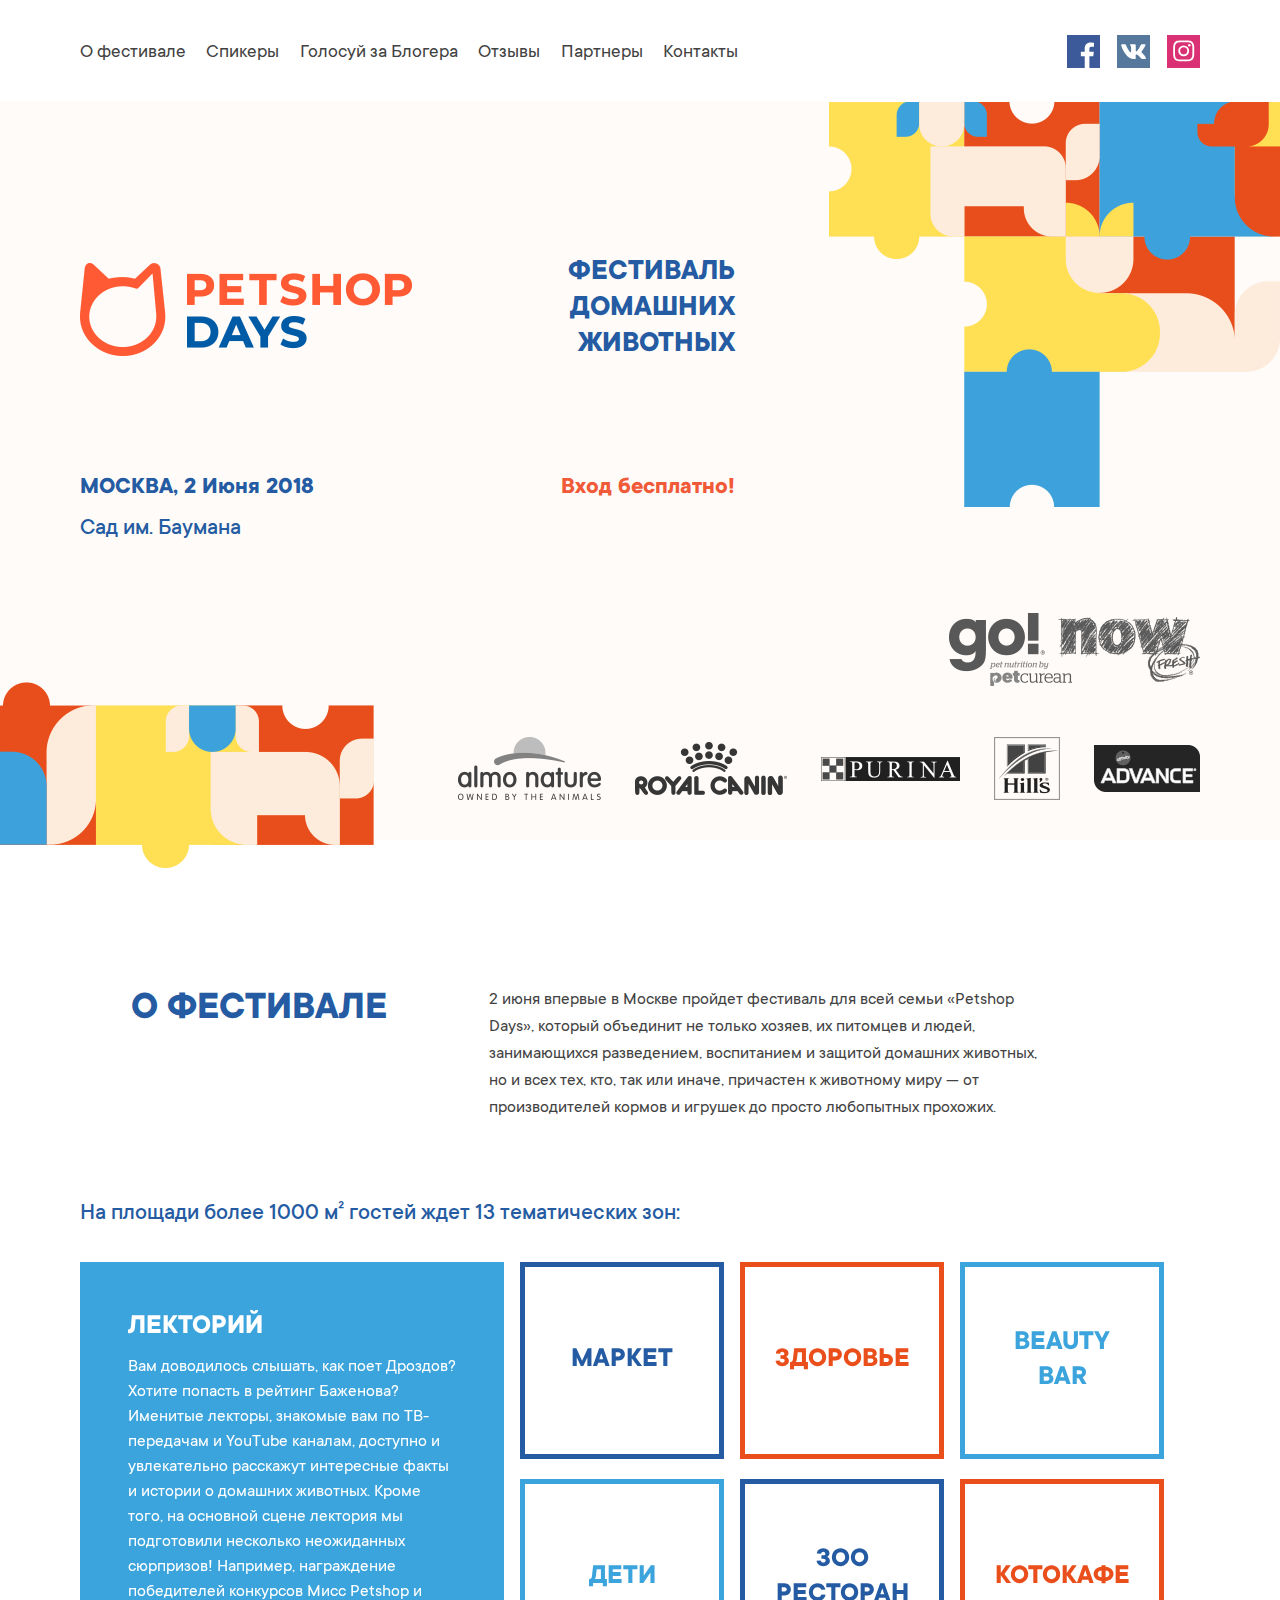
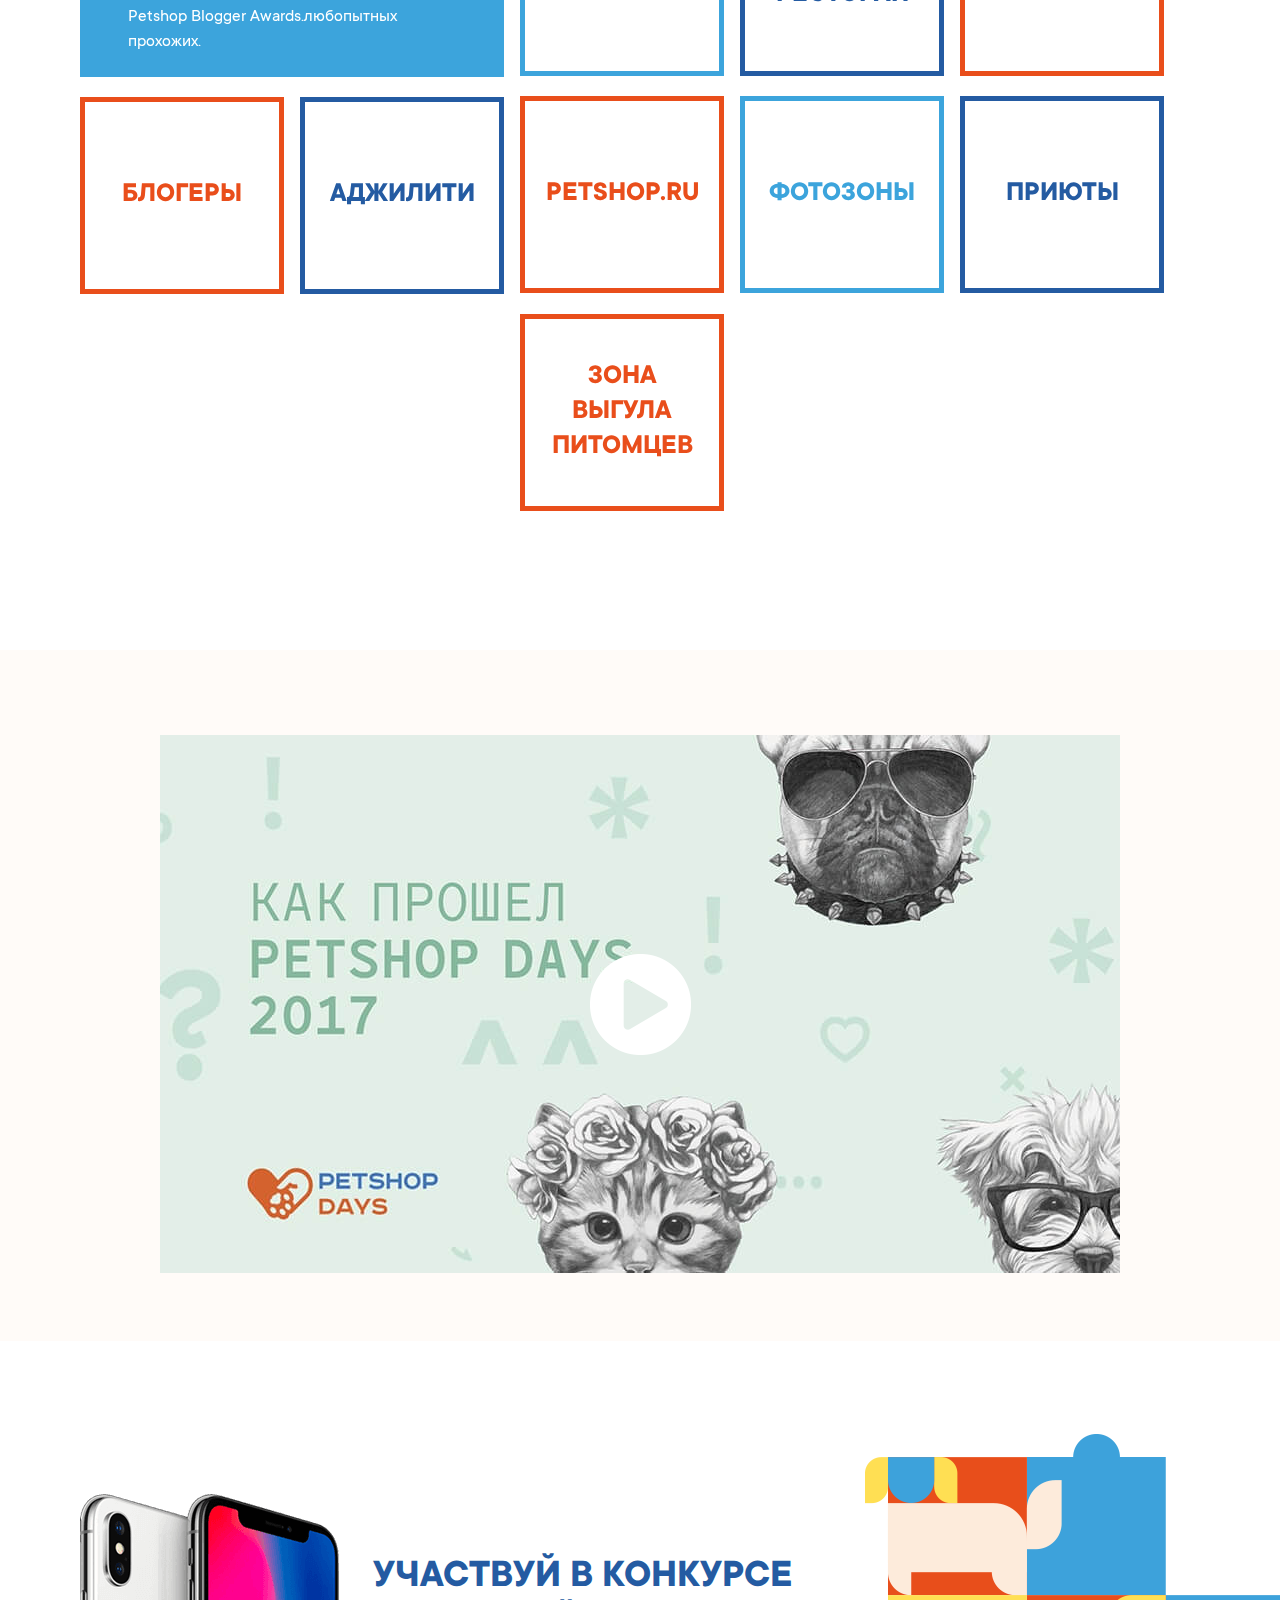
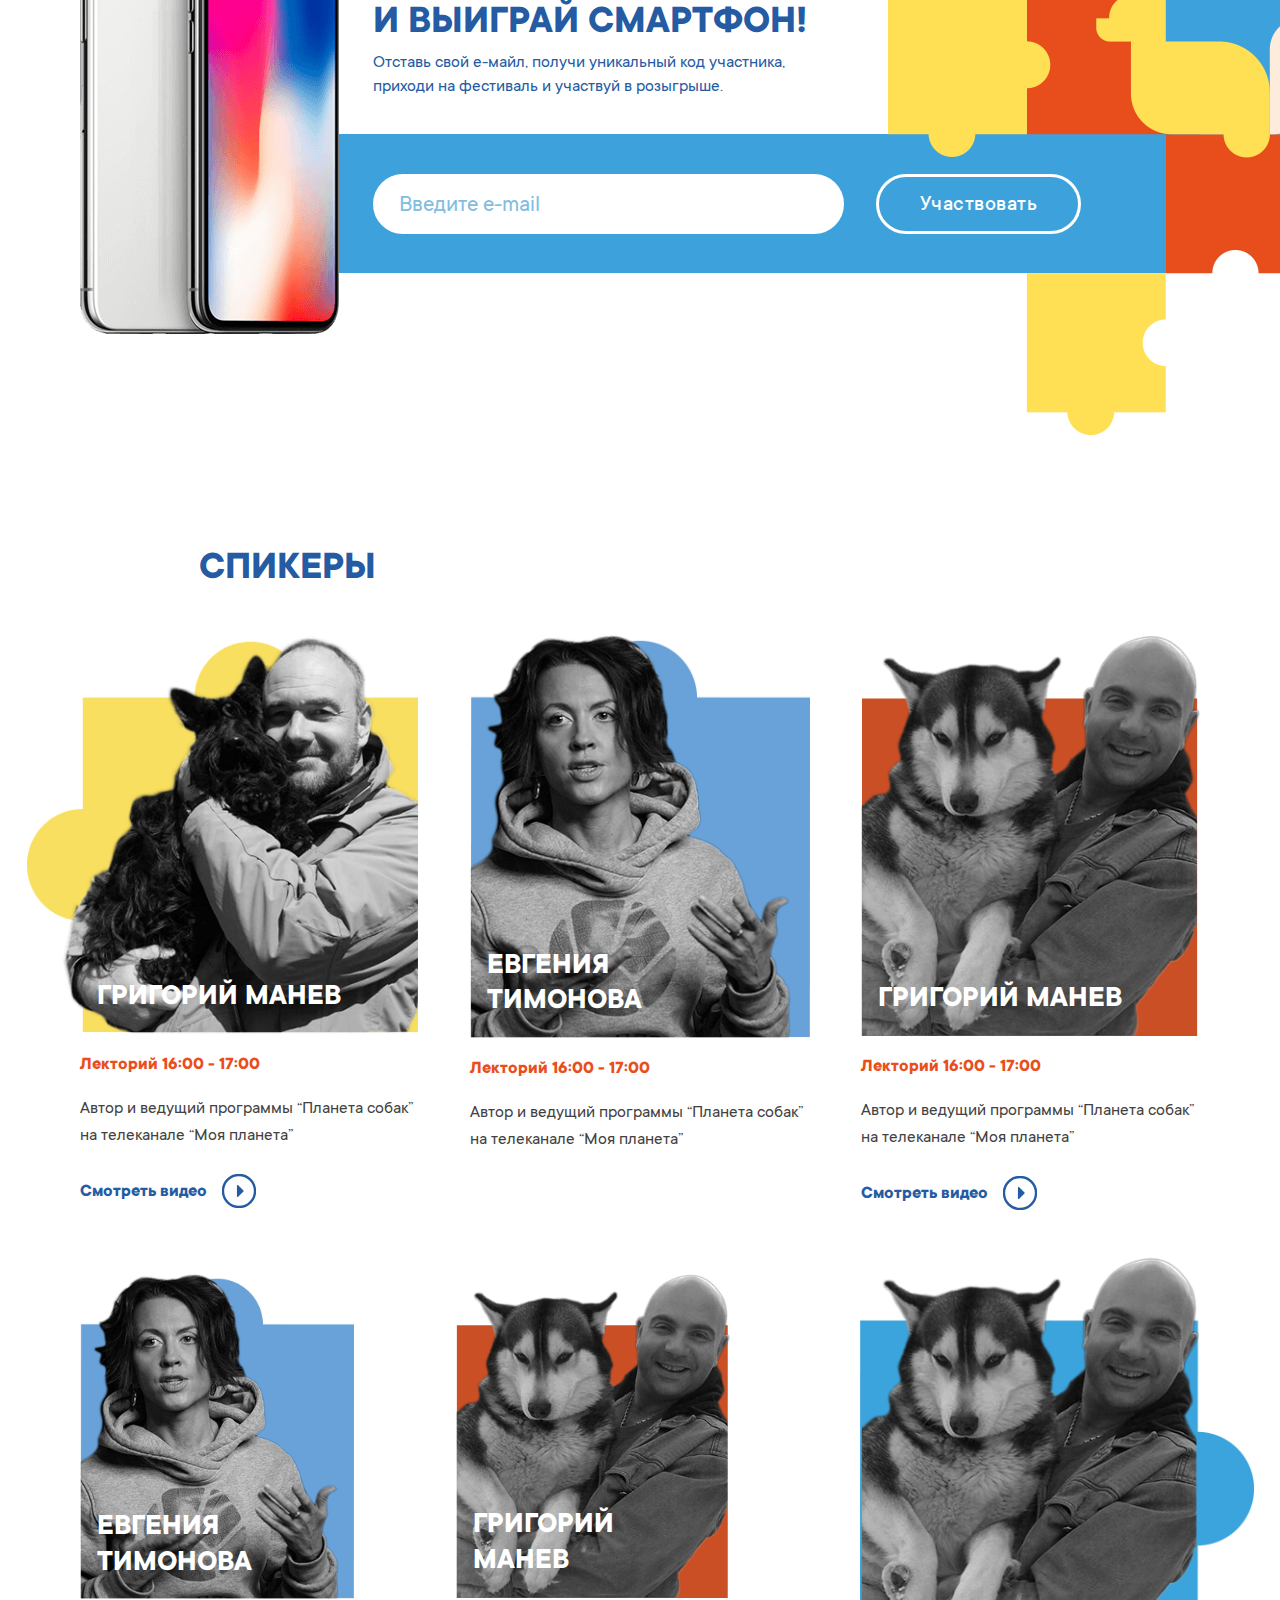
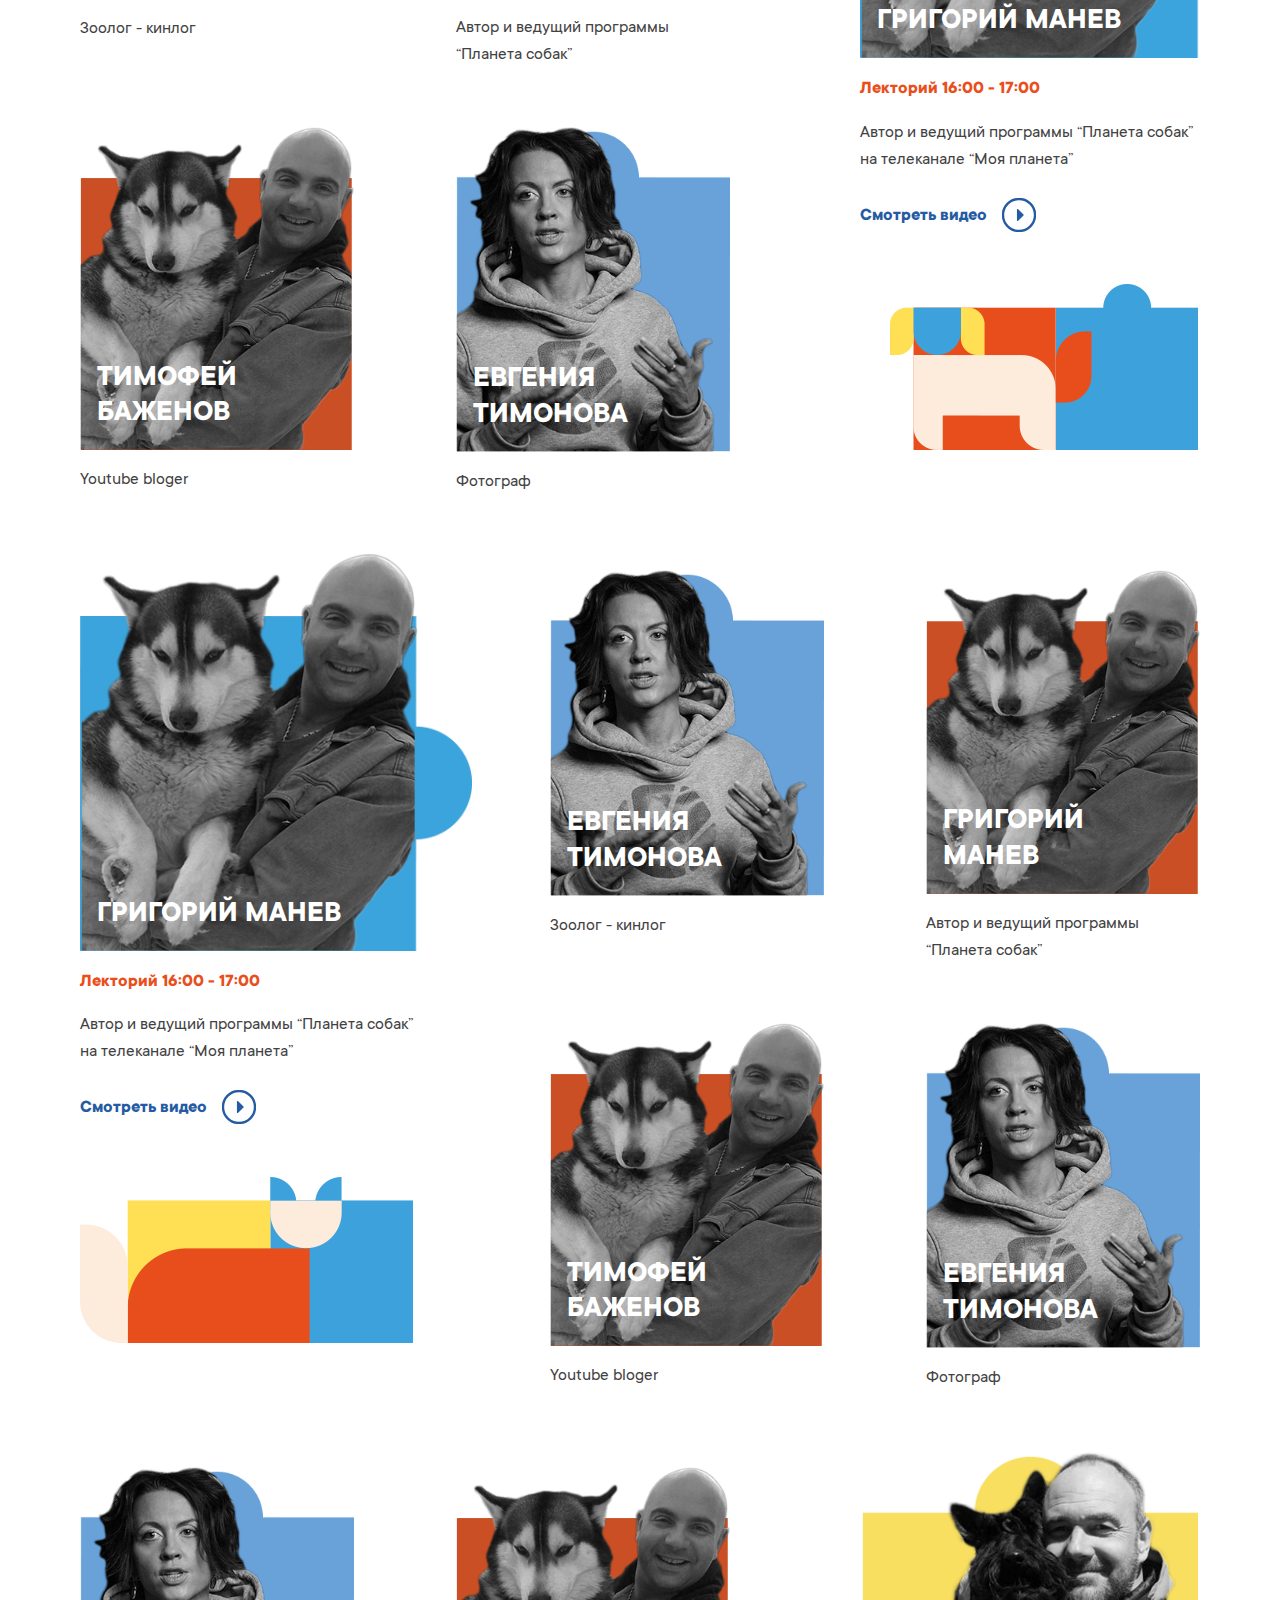
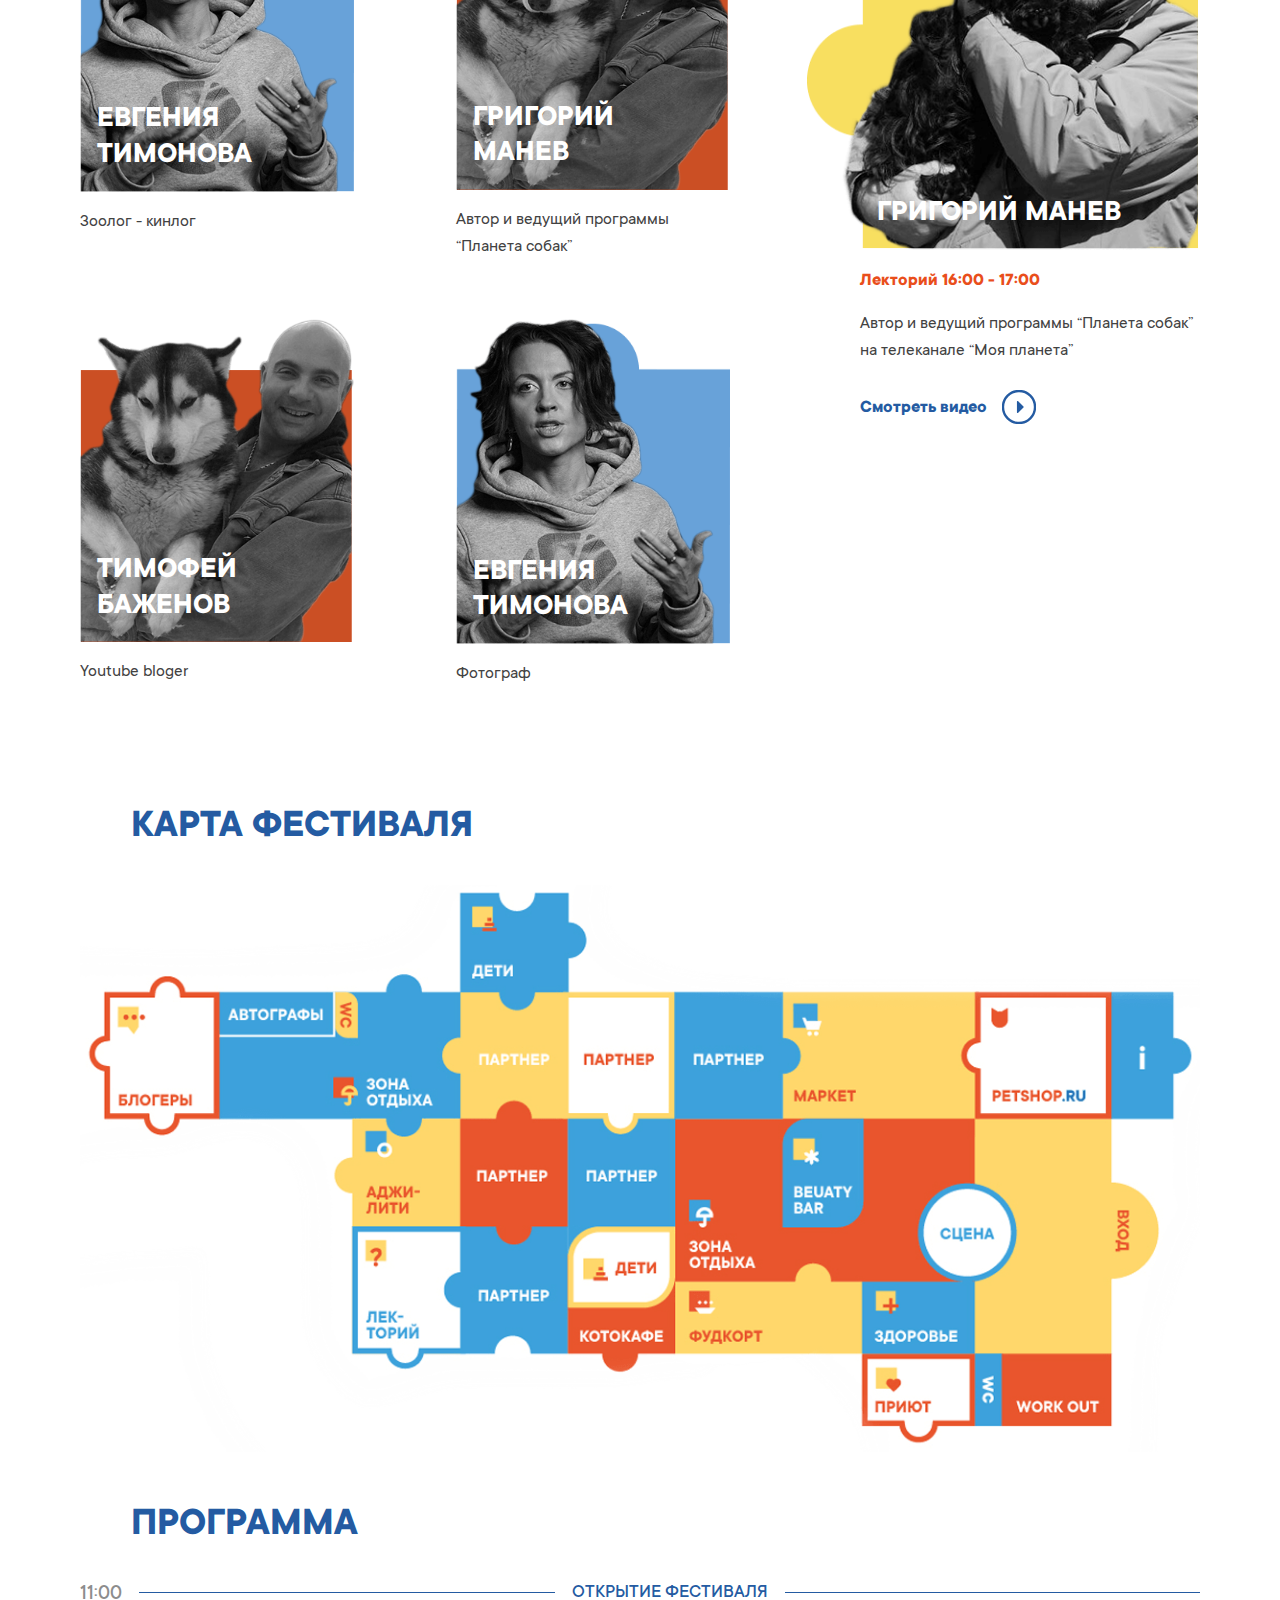
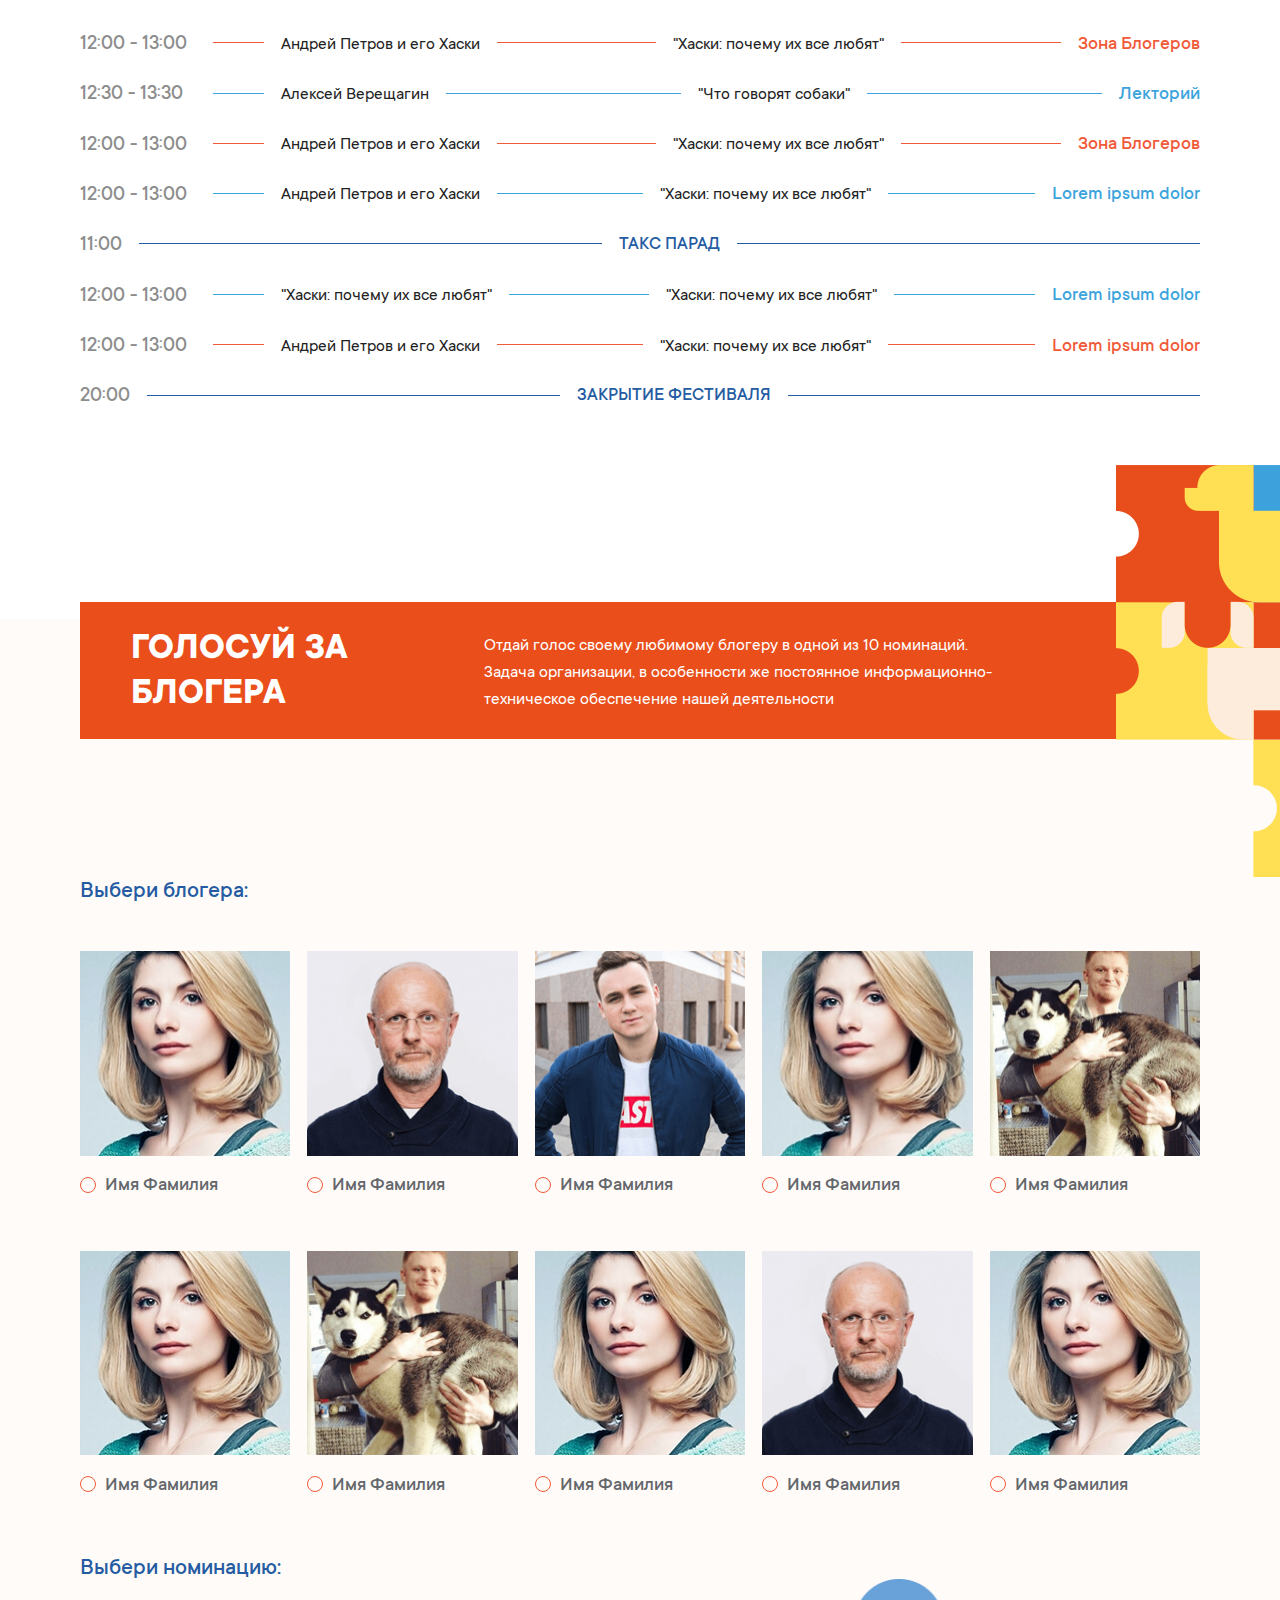
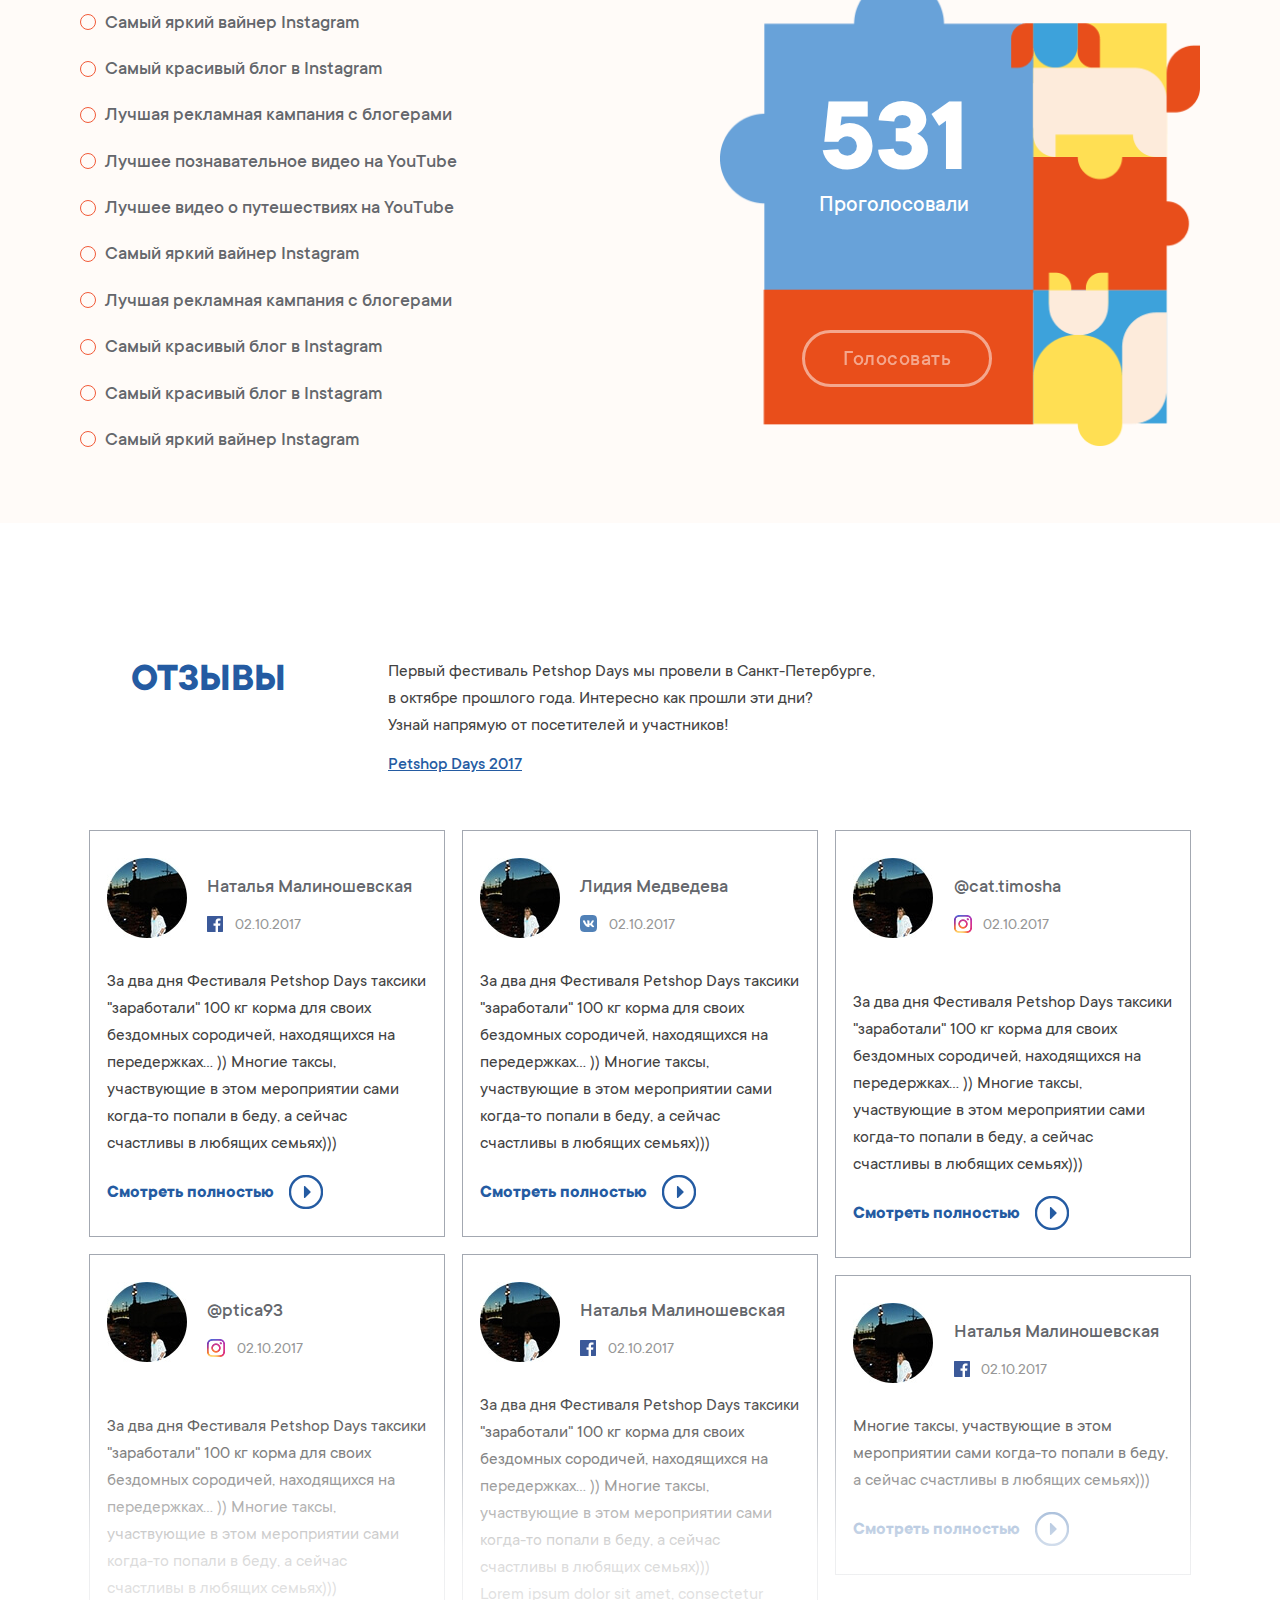
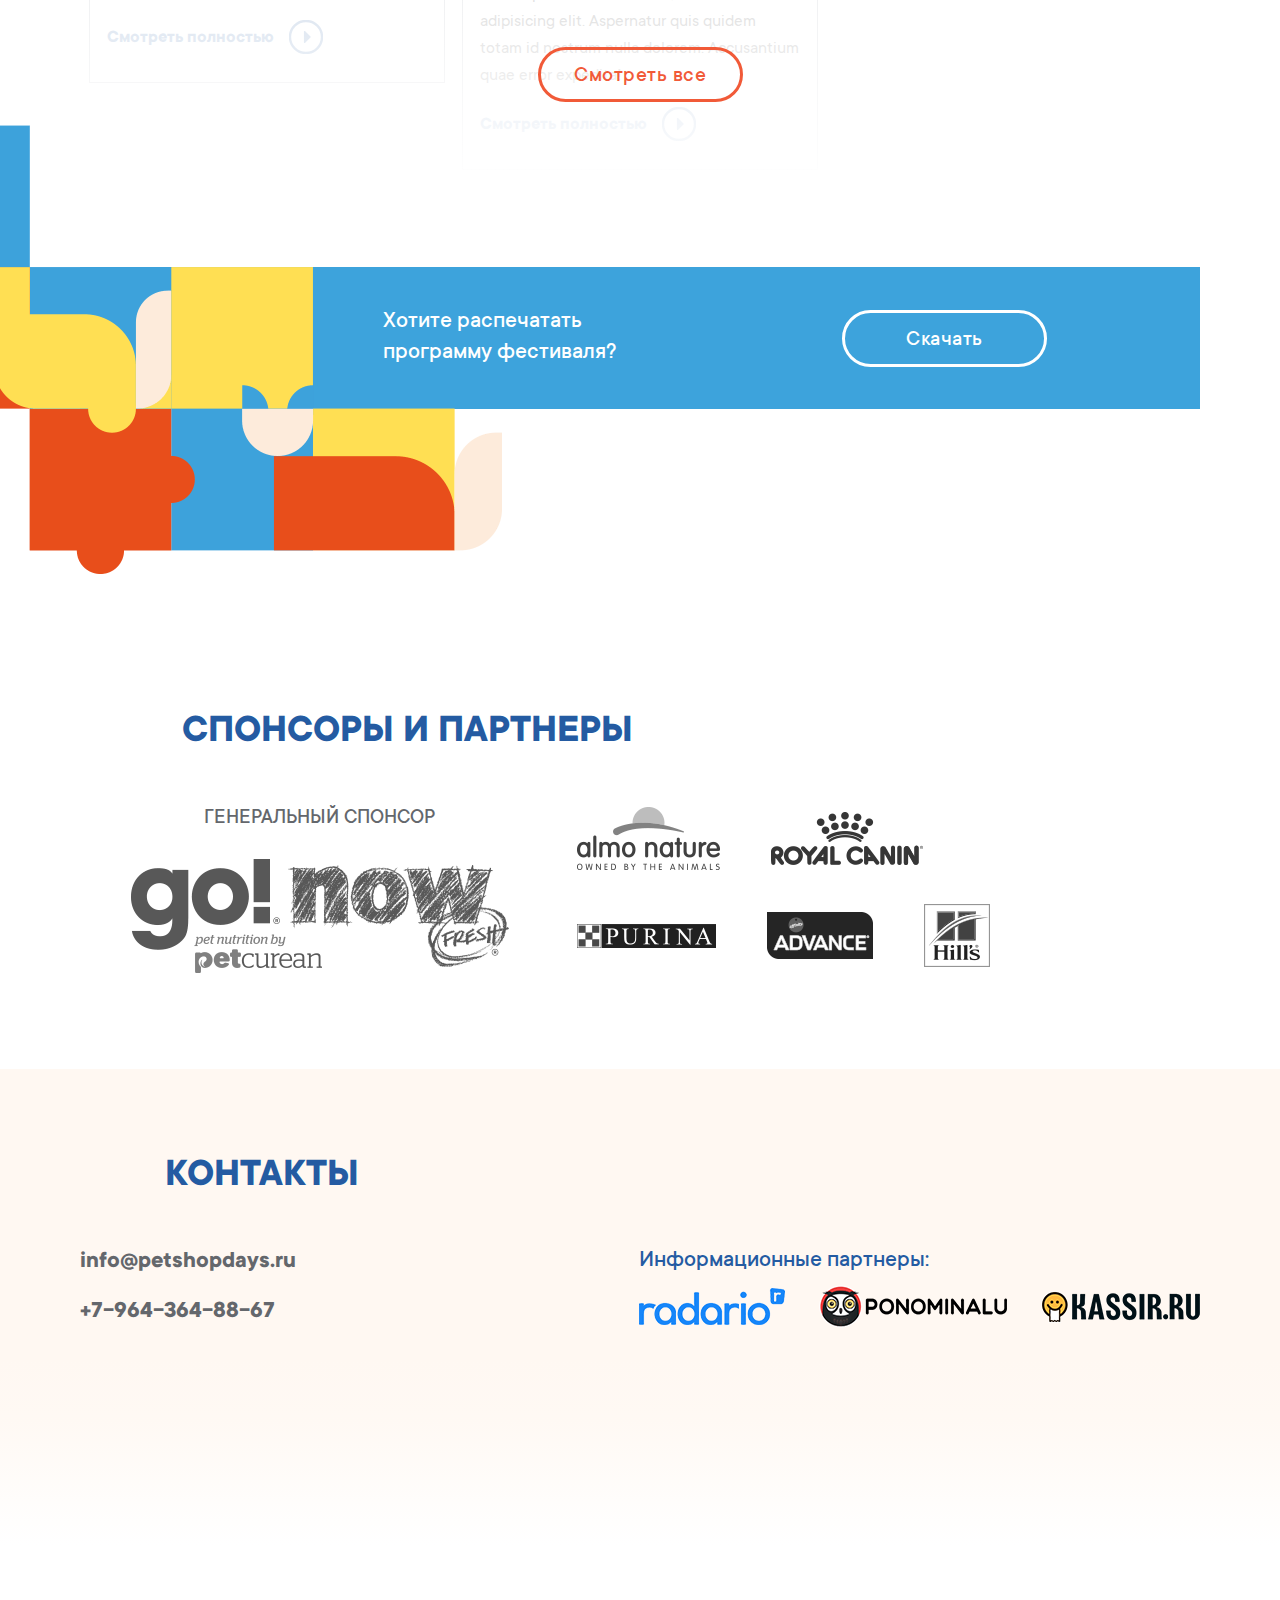
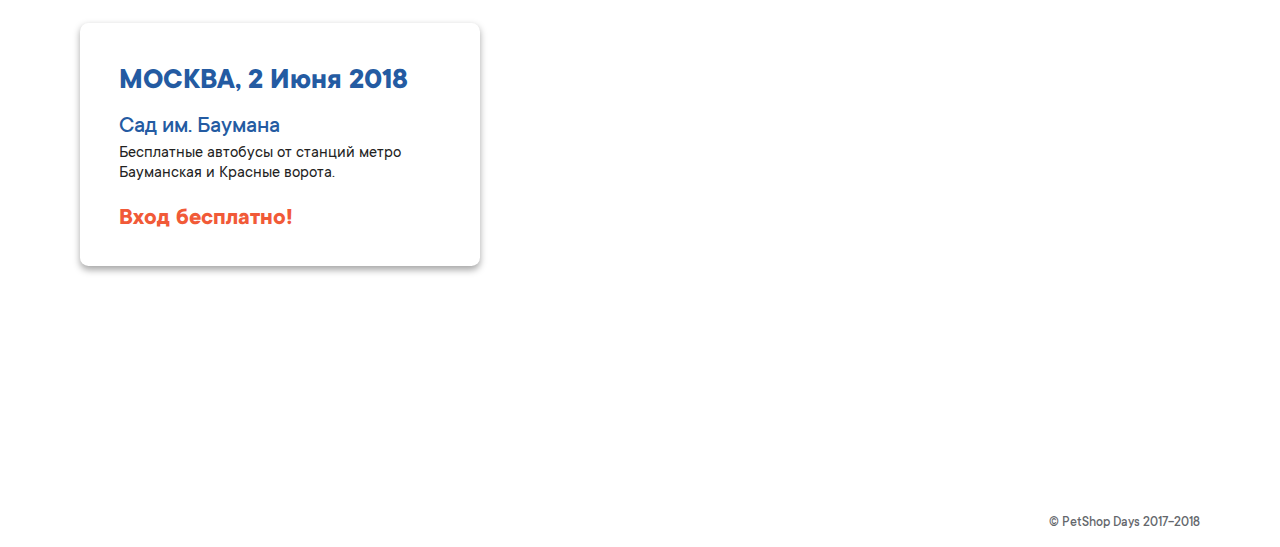
==== commit 7ae91b28: "правки https://www.evernote.com/shard/s497/sh/0fb5b054-5a54-44cd-9a85-e0612c40ee60/8cce385f06a4e255" ====
--- a/index.html
+++ b/index.html
@@ -67,10 +67,10 @@
                         </div>
                         <div class="s_main__logos_bot">
                             <img src="images/logo/almonature.png" alt="">
-                            <img src="images/logo/advance.png" alt="">
+                            <img src="images/logo/royalcanin.png" alt="">
                             <img src="images/logo/purina.png" alt="">
                             <img src="images/logo/hills.png" alt="">
-                            <img src="images/logo/royalcanin.png" alt="">
+                            <img src="images/logo/advance.png" alt="">
                         </div>
                     </div>
                 </div>
@@ -182,6 +182,24 @@
                     </div>
                 </div>
 -->
+            </div>
+        </section>
+        <section class="s_win">
+            <div class="container">
+                <div class="s_win__body">
+                    <div class="s_win__left"><img src="images/phones.png" alt=""></div>
+                    <div class="s_win__right">
+                        <div class="s_win__right_txt">
+                            <h2 class="g_title">УЧАСТВУЙ В КОНКУРСЕ И ВЫИГРАЙ СМАРТФОН!</h2>
+                            <p>Отставь свой е-майл, получи уникальный код участника, приходи на фестиваль и участвуй в розыгрыше.</p>
+                        </div>
+                        <form action="/" class="s_win__form _validate">
+                            <input type="text" class="g_input" placeholder="Введите e-mail">
+                            <button type="submit"><span class="g_btn_outline"><span>Участвовать</span></span></button>
+                            <img src="images/pattern-13.png" alt="">
+                        </form>
+                    </div>
+                </div>
             </div>
         </section>
         <section class="s_speak" id="speakers">
@@ -402,6 +420,12 @@
                 </div>
             </div>
         </section>
+        <section class="s_scheme">
+            <div class="container">
+                <h2 class="g_title">КАРТА ФЕСТИВАЛЯ</h2>
+                <img src="images/scheme.png" alt="">
+            </div>
+        </section>
         <section class="s_program">
             <div class="container">
                 <h2 class="g_title">ПРОГРАММА</h2>
@@ -804,11 +828,13 @@
                     </div>
                 </div>
             </div>
-            <div class="s_contacts__map" id="map" data-center="55.767824, 37.658011" data-zoom="15" data-points='55.767824, 37.658011'></div>
+<!--            <div class="footer__map footer__right_item" id="map" data-center="56.295945, 44.042800" data-points="56.296945, 44.042200[<span>г. Нижний Новгород, Советская площадь, 5 <small> <br> <b> ТРЦ «Жар Птица» - 1 этаж</b></small>"></div>-->
+            <div class="s_contacts__map" id="map" data-center="55.767824, 37.658011" data-zoom="15" data-points="55.767824, 37.658011[<span>г. Нижний Новгород, Советская площадь, 5 <small> <br> <b> ТРЦ «Жар Птица» - 1 этаж</b></small>"></div>
             <div class="container">
                 <div class="s_contacts__tooltip">
-                    <span>2 Июня 2018</span>
-                    <small>Москва, <br> Сад им. Баумана</small>
+                    <span>МОСКВА,  2 Июня 2018</span>
+                    <small>Сад им. Баумана</small>
+                    <p>Бесплатные автобусы от  станций  метро Бауманская и Красные ворота.</p>
                     <div class="s_contacts__buy"><span>Вход бесплатно!</span></div>
                 </div>
             </div>
@@ -832,7 +858,7 @@
 
         <script src="https://cdnjs.cloudflare.com/ajax/libs/jquery/3.1.1/jquery.min.js"></script>
         <script>window.jQuery || document.write('<script src="vendor/jquery-3.1.1.min"><\/script>')</script>
-        <script type="text/javascript" src="http://maps.google.com/maps/api/js?key=AIzaSyB15cQE75hrn7qTLT-gFlcr0GBAK2EkPBI"></script>
+        <script src="https://api-maps.yandex.ru/2.1/?lang=ru_RU" type="text/javascript"></script>
         <script src="vendor/jquery.validate.min.js"></script>
         <script src="vendor/shuffle.min.js"></script>
         <script src="js/main.js"></script>
--- a/css/main.css
+++ b/css/main.css
@@ -1 +1 @@
-html,body,div,span,applet,object,iframe,h1,h2,h3,h4,h5,h6,p,blockquote,pre,a,abbr,acronym,address,big,cite,code,del,dfn,em,img,ins,kbd,q,s,samp,small,strike,strong,sub,sup,tt,var,b,u,i,center,dl,dt,dd,ol,ul,li,fieldset,form,label,legend,table,caption,tbody,tfoot,thead,tr,th,td,article,aside,canvas,details,embed,figure,figcaption,footer,header,hgroup,menu,nav,output,ruby,section,summary,time,mark,audio,video{margin:0;padding:0;border:0;font-size:100%;font:inherit;vertical-align:baseline;-webkit-box-sizing:border-box;-moz-box-sizing:border-box;box-sizing:border-box}article,aside,details,figcaption,figure,footer,header,hgroup,menu,nav,section{display:block}body{line-height:1}ol,ul{list-style:none}blockquote,q{quotes:none}blockquote:before,blockquote:after,q:before,q:after{content:'';content:none}table{border-collapse:collapse;border-spacing:0}html{color:#222;font-size:1em;line-height:1.4}::-moz-selection{background:#b3d4fc;text-shadow:none}::selection{background:#b3d4fc;text-shadow:none}:focus{outline:none}hr{display:block;height:1px;border:0;border-top:1px solid #ccc;margin:1em 0;padding:0}audio,canvas,iframe,img,svg,video{vertical-align:middle}fieldset{border:0;margin:0;padding:0}textarea{resize:vertical}input,textarea{-webkit-box-sizing:border-box;-moz-box-sizing:border-box;box-sizing:border-box;border:none}.browserupgrade{margin:0.2em 0;background:#ccc;color:#000;padding:0.2em 0}a{text-decoration:none}button{padding:0;background:none;border:none}@font-face{font-family:'TTCommons';src:url("../webfonts/TTCommons-Regular.eot?#iefix") format("embedded-opentype"),url("../webfonts/TTCommons-Regular.woff") format("woff"),url("../webfonts/TTCommons-Regular.ttf") format("truetype"),url("../webfonts/TTCommons-Regular.svg#TTCommons-Regular") format("svg");font-weight:400;font-style:normal}@font-face{font-family:'TTCommons';src:url("../webfonts/TTCommons-Medium.eot?#iefix") format("embedded-opentype"),url("../webfonts/TTCommons-Medium.woff") format("woff"),url("../webfonts/TTCommons-Medium.ttf") format("truetype"),url("../webfonts/TTCommons-Medium.svg#TTCommons-Medium") format("svg");font-weight:500;font-style:normal}@font-face{font-family:'TTCommons';src:url("../webfonts/TTCommons-Bold.eot?#iefix") format("embedded-opentype"),url("../webfonts/TTCommons-Bold.woff") format("woff"),url("../webfonts/TTCommons-Bold.ttf") format("truetype"),url("../webfonts/TTCommons-Bold.svg#TTCommons-Bold") format("svg");font-weight:700;font-style:normal}body,html{font:17px TTCommons, Helvetica, Helvetica Neue, Arial;cursor:default;overflow-x:hidden}.container{max-width:1160px;width:100%;padding-left:20px;padding-right:20px;margin-left:auto;margin-right:auto}section{overflow-x:hidden}.g_btn_red{font-size:1.3rem;letter-spacing:.5px;color:#f15a38;border-radius:1.875rem;border:0.188rem solid #f15a38;font-weight:500;line-height:1;padding:1.0rem 1.6rem 0.7rem;display:-webkit-inline-box;display:-webkit-inline-flex;display:-moz-inline-box;display:-ms-inline-flexbox;display:inline-flex;-webkit-box-pack:center;-webkit-justify-content:center;-moz-box-pack:center;-ms-flex-pack:center;justify-content:center;-webkit-box-align:center;-webkit-align-items:center;-moz-box-align:center;-ms-flex-align:center;align-items:center;-webkit-box-orient:horizontal;-webkit-box-direction:normal;-webkit-flex-direction:row;-moz-box-orient:horizontal;-moz-box-direction:normal;-ms-flex-direction:row;flex-direction:row;cursor:pointer;-webkit-user-select:none;-moz-user-select:none;-ms-user-select:none;user-select:none;min-width:205px;-webkit-transition:.25s;-o-transition:.25s;transition:.25s}.g_btn_red span{-webkit-transition:-webkit-transform .125s;transition:-webkit-transform .125s;-o-transition:transform .125s;transition:transform .125s;transition:transform .125s, -webkit-transform .125s}.g_btn_red:hover span{-webkit-transform:scale(0.9);-ms-transform:scale(0.9);transform:scale(0.9)}.g_btn_red._disabled{opacity:.5;pointer-events:none;cursor:default}.g_btn_red:hover{background-color:#f15a38;color:#fff}.g_btn_white{font-size:1.3rem;letter-spacing:.5px;color:#fff;border-radius:1.875rem;border:0.188rem solid #fff;font-weight:500;line-height:1;padding:1.0rem 1.6rem 0.7rem;display:-webkit-inline-box;display:-webkit-inline-flex;display:-moz-inline-box;display:-ms-inline-flexbox;display:inline-flex;-webkit-box-pack:center;-webkit-justify-content:center;-moz-box-pack:center;-ms-flex-pack:center;justify-content:center;-webkit-box-align:center;-webkit-align-items:center;-moz-box-align:center;-ms-flex-align:center;align-items:center;-webkit-box-orient:horizontal;-webkit-box-direction:normal;-webkit-flex-direction:row;-moz-box-orient:horizontal;-moz-box-direction:normal;-ms-flex-direction:row;flex-direction:row;cursor:pointer;-webkit-user-select:none;-moz-user-select:none;-ms-user-select:none;user-select:none;min-width:205px;-webkit-transition:.25s;-o-transition:.25s;transition:.25s}.g_btn_white span{-webkit-transition:-webkit-transform .125s;transition:-webkit-transform .125s;-o-transition:transform .125s;transition:transform .125s;transition:transform .125s, -webkit-transform .125s}.g_btn_white:hover span{-webkit-transform:scale(0.9);-ms-transform:scale(0.9);transform:scale(0.9)}.g_btn_white._disabled{opacity:.5;pointer-events:none;cursor:default}.g_btn_white:hover{background-color:#fff;color:#f15a38}.g_title{font-weight:700;font-size:2.353rem;color:#245ba2}.g_link{font-size:1.06rem;color:#245ba2;font-weight:600;-webkit-user-select:none;-moz-user-select:none;-ms-user-select:none;user-select:none;cursor:pointer;display:-webkit-inline-box;display:-webkit-inline-flex;display:-moz-inline-box;display:-ms-inline-flexbox;display:inline-flex;-webkit-box-pack:start;-webkit-justify-content:flex-start;-moz-box-pack:start;-ms-flex-pack:start;justify-content:flex-start;-webkit-box-align:center;-webkit-align-items:center;-moz-box-align:center;-ms-flex-align:center;align-items:center;-webkit-box-orient:horizontal;-webkit-box-direction:normal;-webkit-flex-direction:row;-moz-box-orient:horizontal;-moz-box-direction:normal;-ms-flex-direction:row;flex-direction:row}.g_link:hover i{-webkit-transform:translateX(4px);-ms-transform:translateX(4px);transform:translateX(4px)}.g_link:hover i svg path{fill:#fff}.g_link:hover i svg circle{fill:#245ba2 !important}.g_link i{margin-left:.9rem;-webkit-transition:.25s;-o-transition:.25s;transition:.25s;width:30px;margin-top:-3px}.g_link i svg{width:34px}.g_link i svg path{fill:#245ba2;-webkit-transition:.25s;-o-transition:.25s;transition:.25s}.g_link i svg circle{stroke-width:12px !important;stroke:#245ba2 !important;-webkit-transition:.25s;-o-transition:.25s;transition:.25s}.g_go_left{position:relative;z-index:0;display:-webkit-box;display:-webkit-flex;display:-moz-box;display:-ms-flexbox;display:flex;-webkit-box-pack:start;-webkit-justify-content:flex-start;-moz-box-pack:start;-ms-flex-pack:start;justify-content:flex-start;-webkit-box-align:center;-webkit-align-items:center;-moz-box-align:center;-ms-flex-align:center;align-items:center;-webkit-box-orient:horizontal;-webkit-box-direction:normal;-webkit-flex-direction:row;-moz-box-orient:horizontal;-moz-box-direction:normal;-ms-flex-direction:row;flex-direction:row;margin-top:-5rem;pointer-events:none}.g_go_left:before{content:'';position:absolute;width:100%;height:142px;left:0;bottom:165px;background-color:#3da3dc;z-index:-2}.g_go_left h5{font-weight:500;line-height:1.33;font-size:1.2rem;color:#fff;max-width:250px;text-align:left}.g_go_left>img{margin-left:-21rem}.g_go_left>div{display:-webkit-box;display:-webkit-flex;display:-moz-box;display:-ms-flexbox;display:flex;-webkit-box-pack:justify;-webkit-justify-content:space-between;-moz-box-pack:justify;-ms-flex-pack:justify;justify-content:space-between;-webkit-box-align:center;-webkit-align-items:center;-moz-box-align:center;-ms-flex-align:center;align-items:center;-webkit-box-orient:horizontal;-webkit-box-direction:normal;-webkit-flex-direction:row;-moz-box-orient:horizontal;-moz-box-direction:normal;-ms-flex-direction:row;flex-direction:row;pointer-events:all;-webkit-box-flex:2;-webkit-flex-grow:2;-moz-box-flex:2;-ms-flex-positive:2;flex-grow:2;margin-left:-7rem;margin-right:9rem}.g_go_left .g_btn_white:hover{color:#3ca4dc}.g_go_right{position:relative;z-index:0;display:-webkit-box;display:-webkit-flex;display:-moz-box;display:-ms-flexbox;display:flex;-webkit-box-pack:start;-webkit-justify-content:flex-start;-moz-box-pack:start;-ms-flex-pack:start;justify-content:flex-start;-webkit-box-align:center;-webkit-align-items:center;-moz-box-align:center;-ms-flex-align:center;align-items:center;-webkit-box-orient:horizontal;-webkit-box-direction:normal;-webkit-flex-direction:row;-moz-box-orient:horizontal;-moz-box-direction:normal;-ms-flex-direction:row;flex-direction:row;margin-top:-1rem;pointer-events:none;color:#fff}.g_go_right:before{content:'';position:absolute;width:100%;height:137px;left:0;bottom:138px;background-color:#e94e1b;z-index:-2}.g_go_right h2{max-width:20.9rem;text-align:left;font-weight:700;line-height:1.17;font-size:2.25rem;color:#fff;margin-right:2rem}.g_go_right p{max-width:530px;line-height:1.5;font-size:1.059rem;color:#fff;margin-right:-3rem}.g_go_right>img{margin-right:-22rem}.g_go_right>div{display:-webkit-box;display:-webkit-flex;display:-moz-box;display:-ms-flexbox;display:flex;-webkit-box-pack:justify;-webkit-justify-content:space-between;-moz-box-pack:justify;-ms-flex-pack:justify;justify-content:space-between;-webkit-box-align:center;-webkit-align-items:center;-moz-box-align:center;-ms-flex-align:center;align-items:center;-webkit-box-orient:horizontal;-webkit-box-direction:normal;-webkit-flex-direction:row;-moz-box-orient:horizontal;-moz-box-direction:normal;-ms-flex-direction:row;flex-direction:row;pointer-events:all;-webkit-box-flex:2;-webkit-flex-grow:2;-moz-box-flex:2;-ms-flex-positive:2;flex-grow:2;margin-left:3rem;padding-top:1.6rem;margin-right:9rem}.g_radio{cursor:pointer;-webkit-user-select:none;-moz-user-select:none;-ms-user-select:none;user-select:none}.g_radio:hover label{color:#f15a38}.g_radio label{padding-left:25px;font-size:1.176rem;line-height:1.3;font-weight:500;color:#64676c;cursor:pointer;position:relative;display:block;-webkit-transition:.25s;-o-transition:.25s;transition:.25s}.g_radio label:before{content:'';position:absolute;left:0;top:0.15rem;width:14px;height:14px;border:1px solid #f15a38;border-radius:50%}.g_radio label:after{content:'';position:absolute;left:0;top:0.15rem;width:14px;height:14px;background-color:#f15a38;border:1px solid #f15a38;border-radius:50%;-webkit-transform:scale(0);-ms-transform:scale(0);transform:scale(0);-webkit-transition:.25s;-o-transition:.25s;transition:.25s}.g_radio input{position:absolute;visibility:hidden;z-index:-1;pointer-events:none;left:-9999px}.g_radio input:checked+label{cursor:default;color:#f15a38}.g_radio input:checked+label span:before{display:none}.g_radio input:checked+label:after{-webkit-transform:scale(0.65);-ms-transform:scale(0.65);transform:scale(0.65)}.g_txt>:last-child{margin-bottom:0}.g_txt hr{border:none;border-bottom:2px solid #f15a38;margin:1.8rem 0}.g_txt p{line-height:1.5;font-size:1rem;margin-bottom:1.7rem}.g_txt p small{font-size:.95rem}.g_txt p b{font-weight:700;color:#424242;font-size:1.125rem}.g_txt b{font-weight:700}.g_txt strong{font-weight:700}.g_txt h1{text-transform:uppercase;margin-bottom:2.2rem;font-weight:700;line-height:0.89;font-size:2.25rem;color:#245ba2}.g_txt h1+small{font-weight:300;color:#9a9999;font-size:1rem;margin-top:-25px;margin-bottom:20px;display:block}.g_txt h2{text-transform:uppercase;color:#424242;font-size:1.875rem;margin-bottom:1.3rem}.g_txt h2 small{font-size:1.625rem}.g_txt h3{font-weight:500;font-size:1.5rem;color:#245ba2;padding-top:1rem;margin-bottom:1.2rem}.g_txt h4{text-transform:uppercase;font-weight:700;color:#424242;margin-bottom:1.1rem;padding-top:1.3rem;font-size:1.25rem}.g_txt h5{font-weight:700;color:#424242;font-size:1.4rem;margin-bottom:0.8rem;padding-top:1.1rem}.g_txt h6{font-weight:400;color:#245ba2;font-size:1.2rem;margin-bottom:0.8rem;padding-top:1rem;line-height:1.4}.g_txt p a span,.g_txt li a span{background:-webkit-gradient(linear, left top, right top, from(#424242), color-stop(98%, #f15a38));background:-webkit-linear-gradient(left, #424242 0%, #f15a38 98%);background:-o-linear-gradient(left, #424242 0%, #f15a38 98%);background:linear-gradient(to right, #424242 0%, #f15a38 98%);color:#245ba2;font-weight:700;background-repeat:no-repeat;background-position:left 85%;-webkit-transition:background-size .25s;-o-transition:background-size .25s;transition:background-size .25s;line-height:1.2;padding-bottom:5px;background-size:0px 1px}.g_txt p a:hover span,.g_txt li a:hover span{color:#f15a38;background-size:100% 1px}.g_txt i{font-style:italic}.g_txt ul{margin-bottom:2.5rem;text-align:left;padding-left:1.8rem}.g_txt ul li{color:#424242;font-size:1.125rem;padding-left:40px;position:relative;line-height:1.35}.g_txt ul li:hover:before{background-color:#245ba2;width:30px}.g_txt ul li:before{content:'';position:absolute;left:0;top:0.6rem;width:20px;height:2px;-webkit-transition:.125s;-o-transition:.125s;transition:.125s;background-color:#f15a38}.g_txt ul li:not(:last-of-type){margin-bottom:0.94rem}.g_txt ol{margin-bottom:2.5rem;text-align:left;padding-left:1.8rem}.g_txt ol li{padding-left:33px;color:#424242;font-size:1.1rem;position:relative;line-height:1.35;counter-increment:li;z-index:0}.g_txt ol li:not(:last-of-type){margin-bottom:1.25rem}.g_txt ol li:before{content:counter(li);position:absolute;width:10px;height:10px;left:5px;top:2px;text-align:center;font-weight:700;color:#fff;font-size:12px;font-family:'Muller Bold';border-radius:50%;-webkit-transition:.125s;-o-transition:.125s;transition:.125s}.g_txt ol li:after{content:'';position:absolute;width:20px;height:20px;-webkit-box-shadow:0 0.188rem 0.375rem rgba(65,65,117,0.52);box-shadow:0 0.188rem 0.375rem rgba(65,65,117,0.52);background-color:#7171ca;left:0;top:-1px;border-radius:50%;z-index:-1}.g_txt ol li:hover:after{background-color:#f15a38}.g_txt blockquote{line-height:1.5;text-align:left;font-weight:500;color:#424242;font-size:1.15rem;padding-left:25px;border-left:4px solid #245ba2;padding-top:15px;padding-bottom:15px;margin-bottom:20px}.g_txt__table{max-width:100%;overflow:auto}.g_txt table{width:100%;min-width:700px;margin-bottom:2rem;background-color:#fff;border-radius:1.3rem}.g_txt table th{text-align:left;font-weight:600}.g_txt table th,.g_txt table td{text-align:left;color:#424242;font-size:1.125rem;padding:15px 25px}.g_txt table tbody tr:nth-of-type(2n+1){background-color:#fffbf8}.g_txt figure{margin:2.5rem 0;text-align:center}.g_txt figure img{margin-bottom:15px}.g_txt figure figcaption{text-align:left;font-weight:400;font-size:0.75rem;color:#424242}.g_txt img{max-width:100%}.g_txt>img{max-height:50vh;margin-bottom:2.5rem;border-radius:1.3rem}.g_txt iframe{width:100%;position:relative}.g_txt iframe:before{content:'';display:block;padding-top:72%}.g_txt__center img{max-height:50vh;margin-bottom:2.5rem}.g_txt__block{-webkit-box-shadow:0 0.313rem 0.813rem rgba(0,0,0,0.04);box-shadow:0 0.313rem 0.813rem rgba(0,0,0,0.04);border-radius:0.625rem;background-color:#fff;padding:2.8rem;margin-bottom:1.5rem}.g_txt__block>:last-child{margin-bottom:0}.g_txt__cols{display:-webkit-box;display:-webkit-flex;display:-moz-box;display:-ms-flexbox;display:flex;-webkit-box-pack:justify;-webkit-justify-content:space-between;-moz-box-pack:justify;-ms-flex-pack:justify;justify-content:space-between;-webkit-box-align:start;-webkit-align-items:flex-start;-moz-box-align:start;-ms-flex-align:start;align-items:flex-start;-webkit-box-orient:horizontal;-webkit-box-direction:normal;-webkit-flex-direction:row;-moz-box-orient:horizontal;-moz-box-direction:normal;-ms-flex-direction:row;flex-direction:row;margin-bottom:1.13rem}.g_txt__cols ul,.g_txt__cols ol{padding-left:0}.g_txt__cols>figure{width:calc(50% - 10px);margin:1rem 0}.g_txt__left,.g_txt__right{width:calc(50% - 40px)}.g_txt__video{position:relative;width:100%;padding-bottom:56.3%;margin-bottom:1.5rem;overflow:hidden}.g_txt__video iframe{position:absolute;left:0;top:0;width:100%;height:100%}.header{padding:1.59rem 0;position:fixed;width:100%;top:0;left:0;z-index:9999;background-color:#fff;-webkit-transition:.25s;-o-transition:.25s;transition:.25s}.header__body{display:-webkit-box;display:-webkit-flex;display:-moz-box;display:-ms-flexbox;display:flex;-webkit-box-pack:justify;-webkit-justify-content:space-between;-moz-box-pack:justify;-ms-flex-pack:justify;justify-content:space-between;-webkit-box-align:center;-webkit-align-items:center;-moz-box-align:center;-ms-flex-align:center;align-items:center;-webkit-box-orient:horizontal;-webkit-box-direction:normal;-webkit-flex-direction:row;-moz-box-orient:horizontal;-moz-box-direction:normal;-ms-flex-direction:row;flex-direction:row}.header._fixed{padding:0.8rem 0;-webkit-box-shadow:0 0 14px -4px rgba(0,0,0,0.3);box-shadow:0 0 14px -4px rgba(0,0,0,0.3)}.header._fixed .header__logo{width:40px;margin-right:2rem !important}.header__logo{margin-right:2rem;-webkit-transition:.25s;-o-transition:.25s;transition:.25s;width:0;overflow:hidden;margin-right:0 !important}.header__nav{margin-right:auto;margin-top:4px;display:-webkit-box;display:-webkit-flex;display:-moz-box;display:-ms-flexbox;display:flex;-webkit-box-pack:start;-webkit-justify-content:flex-start;-moz-box-pack:start;-ms-flex-pack:start;justify-content:flex-start;-webkit-box-align:center;-webkit-align-items:center;-moz-box-align:center;-ms-flex-align:center;align-items:center;-webkit-box-orient:horizontal;-webkit-box-direction:normal;-webkit-flex-direction:row;-moz-box-orient:horizontal;-moz-box-direction:normal;-ms-flex-direction:row;flex-direction:row}.header__nav_close,.header__nav_hamb{display:none}.header__nav a{font-weight:400;color:#424242;line-height:1;-webkit-transition:.25s;-o-transition:.25s;transition:.25s;font-size:1.176rem}.header__nav a._active{color:#f15a38}.header__nav a:hover{color:#f15a38}.header__nav a:not(:last-of-type){margin-right:1.2rem}.header__social{display:-webkit-box;display:-webkit-flex;display:-moz-box;display:-ms-flexbox;display:flex;-webkit-box-pack:start;-webkit-justify-content:flex-start;-moz-box-pack:start;-ms-flex-pack:start;justify-content:flex-start;-webkit-box-align:center;-webkit-align-items:center;-moz-box-align:center;-ms-flex-align:center;align-items:center;-webkit-box-orient:horizontal;-webkit-box-direction:normal;-webkit-flex-direction:row;-moz-box-orient:horizontal;-moz-box-direction:normal;-ms-flex-direction:row;flex-direction:row}.header__social a{-webkit-transition:.25s;-o-transition:.25s;transition:.25s;overflow:hidden}.header__social a:not(:last-of-type){margin-right:1rem}.header__social a:hover{border-radius:50%}.header__social img{width:33px}.footer{padding:1.2rem 0 0.9rem}.footer p{font-weight:500;font-size:0.824rem;color:#64676c;text-align:right}.s_main{background-color:#fffbf8;position:relative;z-index:0}.s_main:before{content:'';position:absolute;width:100%;height:28px;left:0;bottom:0;background-color:#fff;z-index:-1}.s_main__top{display:-webkit-box;display:-webkit-flex;display:-moz-box;display:-ms-flexbox;display:flex;-webkit-box-pack:justify;-webkit-justify-content:space-between;-moz-box-pack:justify;-ms-flex-pack:justify;justify-content:space-between;-webkit-box-align:start;-webkit-align-items:flex-start;-moz-box-align:start;-ms-flex-align:start;align-items:flex-start;-webkit-box-orient:horizontal;-webkit-box-direction:normal;-webkit-flex-direction:row;-moz-box-orient:horizontal;-moz-box-direction:normal;-ms-flex-direction:row;flex-direction:row}.s_main__top>img{margin-right:-12rem}.s_main__center{margin-right:3rem}.s_main__center_top{margin-top:9rem;margin-bottom:6.5rem;display:-webkit-box;display:-webkit-flex;display:-moz-box;display:-ms-flexbox;display:flex;-webkit-box-pack:justify;-webkit-justify-content:space-between;-moz-box-pack:justify;-ms-flex-pack:justify;justify-content:space-between;-webkit-box-align:center;-webkit-align-items:center;-moz-box-align:center;-ms-flex-align:center;align-items:center;-webkit-box-orient:horizontal;-webkit-box-direction:normal;-webkit-flex-direction:row;-moz-box-orient:horizontal;-moz-box-direction:normal;-ms-flex-direction:row;flex-direction:row}.s_main__center_top h1{font-weight:700;line-height:1.2;font-size:1.765rem;color:#245ba2;max-width:19rem;text-align:right}.s_main__center_bot{display:-webkit-box;display:-webkit-flex;display:-moz-box;display:-ms-flexbox;display:flex;-webkit-box-pack:justify;-webkit-justify-content:space-between;-moz-box-pack:justify;-ms-flex-pack:justify;justify-content:space-between;-webkit-box-align:start;-webkit-align-items:flex-start;-moz-box-align:start;-ms-flex-align:start;align-items:flex-start;-webkit-box-orient:horizontal;-webkit-box-direction:normal;-webkit-flex-direction:row;-moz-box-orient:horizontal;-moz-box-direction:normal;-ms-flex-direction:row;flex-direction:row}.s_main__center_bot h4 strong{font-weight:700;font-size:1.412rem;color:#245ba2}.s_main__center_bot h4 span{font-weight:500;font-size:1.412rem;color:#245ba2;margin-top:.8rem;display:block}.s_main__center_bot p{font-size:1.412rem;color:#f15a38;font-weight:700}.s_main__bot{display:-webkit-box;display:-webkit-flex;display:-moz-box;display:-ms-flexbox;display:flex;-webkit-box-pack:start;-webkit-justify-content:flex-start;-moz-box-pack:start;-ms-flex-pack:start;justify-content:flex-start;-webkit-box-align:end;-webkit-align-items:flex-end;-moz-box-align:end;-ms-flex-align:end;align-items:flex-end;-webkit-box-orient:horizontal;-webkit-box-direction:normal;-webkit-flex-direction:row;-moz-box-orient:horizontal;-moz-box-direction:normal;-ms-flex-direction:row;flex-direction:row}.s_main__bot>img{margin-left:-15.5rem}.s_main__logos{margin-left:4rem;-webkit-box-flex:2;-webkit-flex-grow:2;-moz-box-flex:2;-ms-flex-positive:2;flex-grow:2}.s_main__logos img{-webkit-transition:.25s;-o-transition:.25s;transition:.25s;filter:url("data:image/svg+xml;utf8,&lt;svg xmlns='http://www.w3.org/2000/svg'&gt;&lt;filter id='grayscale'&gt;&lt;feColorMatrix type='matrix' values='0.3333 0.3333 0.3333 0 0 0.3333 0.3333 0.3333 0 0 0.3333 0.3333 0.3333 0 0 0 0 0 1 0'/&gt;&lt;/filter&gt;&lt;/svg&gt;#grayscale");filter:gray;-webkit-filter:grayscale(100%)}.s_main__logos img:hover{filter:url("data:image/svg+xml;utf8,&lt;svg xmlns='http://www.w3.org/2000/svg'&gt;&lt;filter id='grayscale'&gt;&lt;feColorMatrix type='matrix' values='1 0 0 0 0, 0 1 0 0 0, 0 0 1 0 0, 0 0 0 1 0'/&gt;&lt;/filter&gt;&lt;/svg&gt;#grayscale");-webkit-filter:grayscale(0%)}.s_main__logos_top{display:-webkit-box;display:-webkit-flex;display:-moz-box;display:-ms-flexbox;display:flex;-webkit-box-pack:end;-webkit-justify-content:flex-end;-moz-box-pack:end;-ms-flex-pack:end;justify-content:flex-end;-webkit-box-align:center;-webkit-align-items:center;-moz-box-align:center;-ms-flex-align:center;align-items:center;-webkit-box-orient:horizontal;-webkit-box-direction:normal;-webkit-flex-direction:row;-moz-box-orient:horizontal;-moz-box-direction:normal;-ms-flex-direction:row;flex-direction:row;margin-bottom:3rem}.s_main__logos_bot{display:-webkit-box;display:-webkit-flex;display:-moz-box;display:-ms-flexbox;display:flex;-webkit-box-pack:end;-webkit-justify-content:flex-end;-moz-box-pack:end;-ms-flex-pack:end;justify-content:flex-end;-webkit-box-align:center;-webkit-align-items:center;-moz-box-align:center;-ms-flex-align:center;align-items:center;-webkit-box-orient:horizontal;-webkit-box-direction:normal;-webkit-flex-direction:row;-moz-box-orient:horizontal;-moz-box-direction:normal;-ms-flex-direction:row;flex-direction:row;margin-bottom:4.0rem}.s_main__logos_bot img:not(:last-of-type){margin-right:2rem}.s_about{padding:7rem 0;overflow:visible}.s_about__head{display:-webkit-box;display:-webkit-flex;display:-moz-box;display:-ms-flexbox;display:flex;-webkit-box-pack:start;-webkit-justify-content:flex-start;-moz-box-pack:start;-ms-flex-pack:start;justify-content:flex-start;-webkit-box-align:start;-webkit-align-items:flex-start;-moz-box-align:start;-ms-flex-align:start;align-items:flex-start;-webkit-box-orient:horizontal;-webkit-box-direction:normal;-webkit-flex-direction:row;-moz-box-orient:horizontal;-moz-box-direction:normal;-ms-flex-direction:row;flex-direction:row;padding:0 3rem;margin-bottom:4.6rem}.s_about__head p{line-height:1.5;font-size:1.059rem;color:#424242;max-width:560px;margin-left:6rem}.s_about h4{font-weight:500;font-size:1.412rem;color:#245ba2;margin-bottom:2rem}.s_about__body{width:100%;overflow:visible !important}.s_about__item{max-width:calc(20% - 20px);width:100%;cursor:pointer;display:-webkit-box;display:-webkit-flex;display:-moz-box;display:-ms-flexbox;display:flex;-webkit-box-pack:center;-webkit-justify-content:center;-moz-box-pack:center;-ms-flex-pack:center;justify-content:center;-webkit-box-align:center;-webkit-align-items:center;-moz-box-align:center;-ms-flex-align:center;align-items:center;-webkit-box-orient:vertical;-webkit-box-direction:normal;-webkit-flex-direction:column;-moz-box-orient:vertical;-moz-box-direction:normal;-ms-flex-direction:column;flex-direction:column;padding-top:calc(18.5% - 20px);margin-bottom:20px;position:relative;background-color:#fff;overflow:hidden;-webkit-user-select:none;-moz-user-select:none;-ms-user-select:none;user-select:none;-webkit-transition:opacity,background .25s,-webkit-transform 700ms cubic-bezier(0.4, 0, 0.2, 1) 0ms !important;transition:opacity,background .25s,-webkit-transform 700ms cubic-bezier(0.4, 0, 0.2, 1) 0ms !important;-o-transition:transform 700ms cubic-bezier(0.4, 0, 0.2, 1) 0ms,opacity,background .25s !important;transition:transform 700ms cubic-bezier(0.4, 0, 0.2, 1) 0ms,opacity,background .25s !important;transition:transform 700ms cubic-bezier(0.4, 0, 0.2, 1) 0ms,opacity,background .25s,-webkit-transform 700ms cubic-bezier(0.4, 0, 0.2, 1) 0ms !important}.s_about__item._fixer{opacity:0;pointer-events:none;cursor:default;margin-bottom:21px !important;border:4px solid transparent}.s_about__item._nextrow{margin-right:50px}.s_about__item_txt{position:absolute;left:0;top:0;width:100%;height:100%;padding:1.4rem;-webkit-transition:.25s;-o-transition:.25s;transition:.25s}.s_about__item h5{font-weight:700;line-height:1.25;font-size:1.65rem;text-align:center;position:absolute;width:100%;height:100%;left:0%;top:0%;-webkit-transition:.25s;-o-transition:.25s;transition:.25s;padding:0 3rem;display:-webkit-box;display:-webkit-flex;display:-moz-box;display:-ms-flexbox;display:flex;-webkit-box-pack:center;-webkit-justify-content:center;-moz-box-pack:center;-ms-flex-pack:center;justify-content:center;-webkit-box-align:center;-webkit-align-items:center;-moz-box-align:center;-ms-flex-align:center;align-items:center;-webkit-box-orient:horizontal;-webkit-box-direction:normal;-webkit-flex-direction:row;-moz-box-orient:horizontal;-moz-box-direction:normal;-ms-flex-direction:row;flex-direction:row}.s_about__item._blue{color:#3ca4dc;border:0.313rem solid #3ca4dc}.s_about__item._blue:hover{background:#3ca4dc;color:#fff}.s_about__item._red{color:#e94e1b;border:0.313rem solid #e94e1b}.s_about__item._red:hover{background-color:#e94e1b;color:#fff}.s_about__item._yellow{color:#ffe054;border:0.313rem solid #ffe054}.s_about__item._yellow:hover{background-color:#ffe054;color:#fff}.s_about__item._active{max-width:calc(40% - 24px);color:#fff;padding-top:calc(37.1% - 11px);cursor:default}.s_about__item._active .s_about__item_txt{padding:2.5rem}.s_about__item._active h5{color:#fff;position:static;height:auto;padding:0 0rem}.s_about__item._active h5 span{width:100%;text-align:left}.s_about__item._active p{display:block;-webkit-transform:none;-ms-transform:none;transform:none;visibility:visible;opacity:1}.s_about__item._active._blue{background-color:#3ca4dc}.s_about__item._active._yellow{background-color:#ffe054}.s_about__item._active._red{background-color:#e94e1b}.s_about__item p{visibility:hidden;margin-top:.7rem;font-size:1.049rem;line-height:1.4;-webkit-transform:translateX(-9rem) translateY(7rem);-ms-transform:translateX(-9rem) translateY(7rem);transform:translateX(-9rem) translateY(7rem);opacity:0;-webkit-transition:-webkit-transform .25s;transition:-webkit-transform .25s;-o-transition:transform .25s;transition:transform .25s;transition:transform .25s, -webkit-transform .25s}.s_about__sizer{position:absolute;visibility:hidden;pointer-events:none;width:20px}.s_video{background-color:#fffbf8;text-align:center;padding-top:5rem;padding-bottom:4rem;position:relative;z-index:0}.s_video__video{position:relative;cursor:pointer;display:inline-block;z-index:0}.s_video__video:hover i{-webkit-transform:scale(0.9);-ms-transform:scale(0.9);transform:scale(0.9)}.s_video__video:hover img{opacity:.9}.s_video__video:active i{-webkit-transform:scale(0.7);-ms-transform:scale(0.7);transform:scale(0.7)}.s_video__video._active img{opacity:0;z-index:-1;pointer-events:none}.s_video__video._active i{pointer-events:none}.s_video__video iframe{position:absolute;left:0;top:0;width:100%;height:100%;z-index:-1}.s_video__video img{position:relative;z-index:9;max-width:100%;-webkit-transition:.875s;-o-transition:.875s;transition:.875s}.s_video__video i{position:absolute;left:50%;top:50%;z-index:9;margin-left:-50px;margin-top:-50px;-webkit-transition:.25s;-o-transition:.25s;transition:.25s}.s_speak{padding-top:6rem;padding-bottom:5rem}.s_speak .g_title{padding-left:7rem;margin-bottom:2.5rem}.s_speak__body{display:-webkit-box;display:-webkit-flex;display:-moz-box;display:-ms-flexbox;display:flex;-webkit-flex-wrap:wrap;-ms-flex-wrap:wrap;flex-wrap:wrap;-webkit-box-pack:start;-webkit-justify-content:flex-start;-moz-box-pack:start;-ms-flex-pack:start;justify-content:flex-start;-webkit-box-align:stretch;-webkit-align-items:stretch;-moz-box-align:stretch;-ms-flex-align:stretch;align-items:stretch;-webkit-box-orient:horizontal;-webkit-box-direction:normal;-webkit-flex-direction:row;-moz-box-orient:horizontal;-moz-box-direction:normal;-ms-flex-direction:row;flex-direction:row;margin:-1.5rem}.s_speak__inner{display:-webkit-box;display:-webkit-flex;display:-moz-box;display:-ms-flexbox;display:flex;-webkit-box-pack:justify;-webkit-justify-content:space-between;-moz-box-pack:justify;-ms-flex-pack:justify;justify-content:space-between;-webkit-box-align:start;-webkit-align-items:flex-start;-moz-box-align:start;-ms-flex-align:start;align-items:flex-start;-webkit-box-orient:horizontal;-webkit-box-direction:normal;-webkit-flex-direction:row;-moz-box-orient:horizontal;-moz-box-direction:normal;-ms-flex-direction:row;flex-direction:row;margin:0 1.5rem}.s_speak__inner_4{display:-webkit-box;display:-webkit-flex;display:-moz-box;display:-ms-flexbox;display:flex;-webkit-flex-wrap:wrap;-ms-flex-wrap:wrap;flex-wrap:wrap;-webkit-box-pack:start;-webkit-justify-content:flex-start;-moz-box-pack:start;-ms-flex-pack:start;justify-content:flex-start;-webkit-box-align:start;-webkit-align-items:flex-start;-moz-box-align:start;-ms-flex-align:start;align-items:flex-start;-webkit-box-orient:horizontal;-webkit-box-direction:normal;-webkit-flex-direction:row;-moz-box-orient:horizontal;-moz-box-direction:normal;-ms-flex-direction:row;flex-direction:row;max-width:58.0%;margin-top:1rem}.s_speak__inner_4 .s_speak__item{max-width:calc(50% - 3rem);margin:0;width:100%;margin-bottom:0rem}.s_speak__inner_4 .s_speak__item:nth-of-type(2n){margin-left:auto}.s_speak__inner_4 .s_speak__item>p{margin-bottom:3.4rem}.s_speak__inner_4+.s_speak__inner_1>img{margin-left:1.8rem}.s_speak__inner_1{width:30.4%}.s_speak__inner_1 .s_speak__item{margin:0;width:100%}.s_speak__inner_1>img{max-width:100%;margin-top:1.8rem}.s_speak__item{width:calc(33.33333% - 3rem);margin:1.5rem}.s_speak__item>span{line-height:1.63;font-size:1.059rem;color:#e94e1b;font-weight:600;display:block;margin-bottom:0.9rem}.s_speak__item>p{line-height:1.5;font-size:1.059rem;color:#424242;margin-bottom:1.6rem}.s_speak__item .g_link{margin-bottom:1.3rem}.s_speak__item:hover .s_speak__img h4{margin-bottom:.7rem}.s_speak__item:hover .s_speak__img p{max-height:50px;-webkit-transform:none;-ms-transform:none;transform:none}.s_speak__img{max-width:100%;position:relative;margin-bottom:1.0rem}.s_speak__img img{max-width:100%}.s_speak__img_txt{position:absolute;bottom:0;width:100%;padding:1rem}.s_speak__img_txt h4{font-weight:700;line-height:1.19;font-size:1.765rem;color:#fff;max-width:80%;text-transform:uppercase;-webkit-transition:.25s;-o-transition:.25s;transition:.25s}.s_speak__img_txt p{font-size:1.176rem;color:#fff;font-weight:600;max-height:0;-webkit-transition:.575s;-o-transition:.575s;transition:.575s;-webkit-transform:translateY(20px);-ms-transform:translateY(20px);transform:translateY(20px);overflow:hidden}.s_program{padding-top:3rem;padding-bottom:1rem}.s_program .g_title{padding-left:3rem;margin-bottom:2rem}.s_program__row{display:-webkit-box;display:-webkit-flex;display:-moz-box;display:-ms-flexbox;display:flex;-webkit-box-pack:justify;-webkit-justify-content:space-between;-moz-box-pack:justify;-ms-flex-pack:justify;justify-content:space-between;-webkit-box-align:center;-webkit-align-items:center;-moz-box-align:center;-ms-flex-align:center;align-items:center;-webkit-box-orient:horizontal;-webkit-box-direction:normal;-webkit-flex-direction:row;-moz-box-orient:horizontal;-moz-box-direction:normal;-ms-flex-direction:row;flex-direction:row}.s_program__row:hover .s_program__row_date{color:#424242}.s_program__row:not(:last-of-type){margin-bottom:1.7rem}.s_program__row._main i{background-color:#245ba2}.s_program__row._main i:last-of-type{margin-right:0}.s_program__row._main p{color:#245ba2;font-size:1.13rem;font-weight:500;text-transform:uppercase}.s_program__row._main .s_program__row_date{min-width:2rem}.s_program__row._red i{background-color:#f15a38}.s_program__row._red i:first-of-type{width:3rem;-webkit-box-flex:0;-webkit-flex-grow:0;-moz-box-flex:0;-ms-flex-positive:0;flex-grow:0}.s_program__row._red strong{color:#f15a38}.s_program__row._blue i{background-color:#3ca4dc}.s_program__row._blue i:first-of-type{width:3rem;-webkit-box-flex:0;-webkit-flex-grow:0;-moz-box-flex:0;-ms-flex-positive:0;flex-grow:0}.s_program__row._blue strong{color:#3ca4dc}.s_program__row_date{color:#8d8d8d;font-weight:500;line-height:1;font-size:1.25rem;min-width:6.8rem;-webkit-transition:.16667s;-o-transition:.16667s;transition:.16667s}.s_program__row span{font-size:1.059rem;line-height:1}.s_program__row strong{font-weight:500;line-height:1;font-size:1.176rem}.s_program__row i{height:1px;background-color:#424242;-webkit-box-flex:2;-webkit-flex-grow:2;-moz-box-flex:2;-ms-flex-positive:2;flex-grow:2;margin-top:-4px;margin-right:1rem;margin-left:1rem}.s_vote{margin-top:2rem;background-color:#fffbf8;position:relative;z-index:0;padding-bottom:4rem}.s_vote:before{content:'';position:absolute;width:100%;height:160px;left:0;top:0;background-color:#fff;z-index:-1}.s_vote h5{font-weight:500;line-height:1.33;font-size:1.412rem;color:#245ba2;margin-bottom:1.5rem}.s_vote__choose{display:-webkit-box;display:-webkit-flex;display:-moz-box;display:-ms-flexbox;display:flex;-webkit-flex-wrap:wrap;-ms-flex-wrap:wrap;flex-wrap:wrap;-webkit-box-pack:start;-webkit-justify-content:flex-start;-moz-box-pack:start;-ms-flex-pack:start;justify-content:flex-start;-webkit-box-align:stretch;-webkit-align-items:stretch;-moz-box-align:stretch;-ms-flex-align:stretch;align-items:stretch;-webkit-box-orient:horizontal;-webkit-box-direction:normal;-webkit-flex-direction:row;-moz-box-orient:horizontal;-moz-box-direction:normal;-ms-flex-direction:row;flex-direction:row;margin:-.5rem -.5rem 1.7rem}.s_vote__item{width:calc(20% - 1rem);margin:1.5rem .5rem}.s_vote__item:hover .s_vote__item_img:before{-webkit-transform:none;-ms-transform:none;transform:none;opacity:1}.s_vote__item:hover .s_vote__item_soc{opacity:1;-webkit-transform:none;-ms-transform:none;transform:none}.s_vote__item_img{padding:97% 0 0rem;background-size:cover;background-repeat:no-repeat;background-position:center;position:relative;margin-bottom:1.1rem;position:relative;z-index:0}.s_vote__item_img:before{content:'';position:absolute;width:100%;height:100%;left:0;top:0;background-color:rgba(0,0,0,0.5);z-index:-1;opacity:0;-webkit-transform:scale(0.9);-ms-transform:scale(0.9);transform:scale(0.9);-webkit-transition:.25s;-o-transition:.25s;transition:.25s}.s_vote__item_soc{position:absolute;bottom:1.1rem;width:100%;left:0;padding:0 0.6rem;display:-webkit-box;display:-webkit-flex;display:-moz-box;display:-ms-flexbox;display:flex;-webkit-justify-content:space-around;-ms-flex-pack:distribute;justify-content:space-around;-webkit-box-align:stretch;-webkit-align-items:stretch;-moz-box-align:stretch;-ms-flex-align:stretch;align-items:stretch;-webkit-box-orient:horizontal;-webkit-box-direction:normal;-webkit-flex-direction:row;-moz-box-orient:horizontal;-moz-box-direction:normal;-ms-flex-direction:row;flex-direction:row;-webkit-transition:.5s;-o-transition:.5s;transition:.5s;opacity:0;-webkit-transform:translateY(-30px);-ms-transform:translateY(-30px);transform:translateY(-30px)}.s_vote__item_soc a{-webkit-transition:.25s;-o-transition:.25s;transition:.25s;overflow:hidden}.s_vote__item_soc a:hover{border-radius:50%}.s_vote__item_soc img{width:38px}.s_vote__choose2{display:-webkit-box;display:-webkit-flex;display:-moz-box;display:-ms-flexbox;display:flex;-webkit-box-pack:justify;-webkit-justify-content:space-between;-moz-box-pack:justify;-ms-flex-pack:justify;justify-content:space-between;-webkit-box-align:start;-webkit-align-items:flex-start;-moz-box-align:start;-ms-flex-align:start;align-items:flex-start;-webkit-box-orient:horizontal;-webkit-box-direction:normal;-webkit-flex-direction:row;-moz-box-orient:horizontal;-moz-box-direction:normal;-ms-flex-direction:row;flex-direction:row}.s_vote__choose2_left .g_radio:not(:last-of-type){margin-bottom:1.2rem}.s_vote__choose2_right{width:480px;height:468px;background-size:contain;background-repeat:no-repeat;background-position:center;margin-top:-33px}.s_vote__choose2_right h5{color:#fff;font-weight:700;line-height:0.9;font-size:6.313rem;text-align:center;max-width:347px;margin-top:121px;margin-bottom:113px}.s_vote__choose2_right h5 span{font-size:1.375rem;display:block;font-weight:500}.s_vote__choose2_right .g_btn{margin-left:82px;min-width:190px}.s_reviews{padding-top:8rem;text-align:center}.s_reviews__head{display:-webkit-box;display:-webkit-flex;display:-moz-box;display:-ms-flexbox;display:flex;-webkit-box-pack:start;-webkit-justify-content:flex-start;-moz-box-pack:start;-ms-flex-pack:start;justify-content:flex-start;-webkit-box-align:start;-webkit-align-items:flex-start;-moz-box-align:start;-ms-flex-align:start;align-items:flex-start;-webkit-box-orient:horizontal;-webkit-box-direction:normal;-webkit-flex-direction:row;-moz-box-orient:horizontal;-moz-box-direction:normal;-ms-flex-direction:row;flex-direction:row;padding:0 3rem;text-align:left;margin-bottom:3rem}.s_reviews__head p{line-height:1.5;font-size:1.059rem;color:#424242;max-width:493px;margin-left:6rem}.s_reviews__head p strong{font-size:1rem;color:#245ba2;text-decoration:underline;display:block;font-weight:500;font-size:1.059rem;margin-top:.7rem}.s_reviews__body{display:-webkit-box;display:-webkit-flex;display:-moz-box;display:-ms-flexbox;display:flex;-webkit-box-pack:justify;-webkit-justify-content:space-between;-moz-box-pack:justify;-ms-flex-pack:justify;justify-content:space-between;-webkit-box-align:start;-webkit-align-items:flex-start;-moz-box-align:start;-ms-flex-align:start;align-items:flex-start;-webkit-box-orient:horizontal;-webkit-box-direction:normal;-webkit-flex-direction:row;-moz-box-orient:horizontal;-moz-box-direction:normal;-ms-flex-direction:row;flex-direction:row;max-height:1096px;overflow:hidden;position:relative;z-index:0;margin-bottom:-7rem}.s_reviews__body:before{content:'';position:absolute;width:100%;height:400px;left:0;bottom:0;pointer-events:none;background:-webkit-gradient(linear, left top, left bottom, from(rgba(255,255,255,0)), color-stop(40%, rgba(255,255,255,0.8)), to(#fff));background:-webkit-linear-gradient(top, rgba(255,255,255,0) 0%, rgba(255,255,255,0.8) 40%, #fff 100%);background:-o-linear-gradient(top, rgba(255,255,255,0) 0%, rgba(255,255,255,0.8) 40%, #fff 100%);background:linear-gradient(to bottom, rgba(255,255,255,0) 0%, rgba(255,255,255,0.8) 40%, #fff 100%);filter:progid:DXImageTransform.Microsoft.gradient( startColorstr='#ffffff', endColorstr='#ffffff', GradientType=0 );z-index:2}.s_reviews__col{width:calc(33.33333% - .5rem);margin:0 .5rem}.s_reviews__item{border:0.063rem solid #a3a8b1;padding:1.6rem 1rem;margin-bottom:1rem;text-align:left}.s_reviews__item_head{display:-webkit-box;display:-webkit-flex;display:-moz-box;display:-ms-flexbox;display:flex;-webkit-box-pack:start;-webkit-justify-content:flex-start;-moz-box-pack:start;-ms-flex-pack:start;justify-content:flex-start;-webkit-box-align:end;-webkit-align-items:flex-end;-moz-box-align:end;-ms-flex-align:end;align-items:flex-end;-webkit-box-orient:horizontal;-webkit-box-direction:normal;-webkit-flex-direction:row;-moz-box-orient:horizontal;-moz-box-direction:normal;-ms-flex-direction:row;flex-direction:row;margin-bottom:1.8rem}.s_reviews__item_head h5{min-height:50px;font-weight:500;line-height:1.3;font-size:1.176rem;color:#64676c;display:-webkit-box;display:-webkit-flex;display:-moz-box;display:-ms-flexbox;display:flex;-webkit-box-pack:start;-webkit-justify-content:flex-start;-moz-box-pack:start;-ms-flex-pack:start;justify-content:flex-start;-webkit-box-align:center;-webkit-align-items:center;-moz-box-align:center;-ms-flex-align:center;align-items:center;-webkit-box-orient:horizontal;-webkit-box-direction:normal;-webkit-flex-direction:row;-moz-box-orient:horizontal;-moz-box-direction:normal;-ms-flex-direction:row;flex-direction:row}.s_reviews__item_head p{line-height:1.5;font-size:0.941rem;color:#969696;display:-webkit-box;display:-webkit-flex;display:-moz-box;display:-ms-flexbox;display:flex;-webkit-box-pack:start;-webkit-justify-content:flex-start;-moz-box-pack:start;-ms-flex-pack:start;justify-content:flex-start;-webkit-box-align:center;-webkit-align-items:center;-moz-box-align:center;-ms-flex-align:center;align-items:center;-webkit-box-orient:horizontal;-webkit-box-direction:normal;-webkit-flex-direction:row;-moz-box-orient:horizontal;-moz-box-direction:normal;-ms-flex-direction:row;flex-direction:row}.s_reviews__item_head p i{margin-top:-.2rem;margin-right:.7rem}.s_reviews__item_img{min-width:80px;height:80px;background-size:cover;background-repeat:no-repeat;background-position:center;margin-right:1.2rem}.s_reviews__item>img{margin-bottom:1.2rem;max-width:100%}.s_reviews__item>p{line-height:1.5;font-size:1.059rem;color:#424242}.s_reviews__item .g_link{margin-top:1.2rem}.s_reviews .g_btn_red{margin-top:-3rem;position:relative;z-index:5;padding-top:.9rem;margin-bottom:5rem}.s_reviews .g_go_left h5{font-size:1.412rem}.s_partners{padding:8rem 0 4rem}.s_partners .container{max-width:1059px}.s_partners .g_title{margin-bottom:3rem;padding-left:3rem}.s_partners__logos{display:-webkit-box;display:-webkit-flex;display:-moz-box;display:-ms-flexbox;display:flex;-webkit-box-pack:start;-webkit-justify-content:flex-start;-moz-box-pack:start;-ms-flex-pack:start;justify-content:flex-start;-webkit-box-align:start;-webkit-align-items:flex-start;-moz-box-align:start;-ms-flex-align:start;align-items:flex-start;-webkit-box-orient:horizontal;-webkit-box-direction:normal;-webkit-flex-direction:row;-moz-box-orient:horizontal;-moz-box-direction:normal;-ms-flex-direction:row;flex-direction:row}.s_partners__logos img{-webkit-transition:.25s;-o-transition:.25s;transition:.25s;filter:url("data:image/svg+xml;utf8,&lt;svg xmlns='http://www.w3.org/2000/svg'&gt;&lt;filter id='grayscale'&gt;&lt;feColorMatrix type='matrix' values='0.3333 0.3333 0.3333 0 0 0.3333 0.3333 0.3333 0 0 0.3333 0.3333 0.3333 0 0 0 0 0 1 0'/&gt;&lt;/filter&gt;&lt;/svg&gt;#grayscale");filter:gray;-webkit-filter:grayscale(100%)}.s_partners__logos img:hover{filter:url("data:image/svg+xml;utf8,&lt;svg xmlns='http://www.w3.org/2000/svg'&gt;&lt;filter id='grayscale'&gt;&lt;feColorMatrix type='matrix' values='1 0 0 0 0, 0 1 0 0 0, 0 0 1 0 0, 0 0 0 1 0'/&gt;&lt;/filter&gt;&lt;/svg&gt;#grayscale");-webkit-filter:grayscale(0%)}.s_partners__logos_top{margin-right:4rem}.s_partners__logos_top p{font-weight:500;font-size:1.25rem;color:#64676c;text-transform:uppercase;margin-bottom:1.6rem;text-align:center}.s_partners__logos_bot{display:-webkit-box;display:-webkit-flex;display:-moz-box;display:-ms-flexbox;display:flex;-webkit-flex-wrap:wrap;-ms-flex-wrap:wrap;flex-wrap:wrap;-webkit-box-pack:start;-webkit-justify-content:flex-start;-moz-box-pack:start;-ms-flex-pack:start;justify-content:flex-start;-webkit-box-align:center;-webkit-align-items:center;-moz-box-align:center;-ms-flex-align:center;align-items:center;-webkit-box-orient:horizontal;-webkit-box-direction:normal;-webkit-flex-direction:row;-moz-box-orient:horizontal;-moz-box-direction:normal;-ms-flex-direction:row;flex-direction:row}.s_partners__logos_bot img{margin-right:3rem;margin-bottom:2rem}.s_contacts__body{position:relative;z-index:2;padding-top:5rem;padding-bottom:1rem}.s_contacts__body:before{content:'';position:absolute;width:100%;height:476px;left:0;top:0;z-index:-1;pointer-events:none;background:-webkit-gradient(linear, left top, left bottom, from(#fff8f2), color-stop(61%, #fff8f2), color-stop(74%, rgba(255,248,242,0.84)), to(rgba(255,248,242,0)));background:-webkit-linear-gradient(top, #fff8f2 0%, #fff8f2 61%, rgba(255,248,242,0.84) 74%, rgba(255,248,242,0) 100%);background:-o-linear-gradient(top, #fff8f2 0%, #fff8f2 61%, rgba(255,248,242,0.84) 74%, rgba(255,248,242,0) 100%);background:linear-gradient(to bottom, #fff8f2 0%, #fff8f2 61%, rgba(255,248,242,0.84) 74%, rgba(255,248,242,0) 100%);filter:progid:DXImageTransform.Microsoft.gradient( startColorstr='#fff8f2', endColorstr='#fff8f2', GradientType=0 )}.s_contacts .g_title{padding-left:5rem;margin-bottom:2.7rem}.s_contacts__map{height:750px}.s_contacts__info{display:-webkit-box;display:-webkit-flex;display:-moz-box;display:-ms-flexbox;display:flex;-webkit-box-pack:justify;-webkit-justify-content:space-between;-moz-box-pack:justify;-ms-flex-pack:justify;justify-content:space-between;-webkit-box-align:center;-webkit-align-items:center;-moz-box-align:center;-ms-flex-align:center;align-items:center;-webkit-box-orient:horizontal;-webkit-box-direction:normal;-webkit-flex-direction:row;-moz-box-orient:horizontal;-moz-box-direction:normal;-ms-flex-direction:row;flex-direction:row}.s_contacts__left a{font-size:1.412rem;color:#64676c;display:block;font-weight:600;-webkit-transition:.25s;-o-transition:.25s;transition:.25s}.s_contacts__left a:hover span:before,.s_contacts__left a:hover span:after{width:50%}.s_contacts__left a span{position:relative;display:inline-block}.s_contacts__left a span:before{content:'';position:absolute;width:0;left:50%;height:3px;bottom:-2px;background-color:rgba(66,66,66,0.1);-webkit-transition:.325s;-o-transition:.325s;transition:.325s}.s_contacts__left a span:after{content:'';position:absolute;width:0;right:50%;height:3px;bottom:-2px;background-color:rgba(66,66,66,0.1);-webkit-transition:.325s;-o-transition:.325s;transition:.325s}.s_contacts__left a:hover{color:#424242}.s_contacts__left a:not(:last-of-type){margin-bottom:1.3rem}.s_contacts__right p{font-weight:500;line-height:1.33;font-size:1.412rem;color:#245ba2;margin-bottom:0.4rem}.s_contacts__right_partners{display:-webkit-box;display:-webkit-flex;display:-moz-box;display:-ms-flexbox;display:flex;-webkit-flex-wrap:wrap;-ms-flex-wrap:wrap;flex-wrap:wrap;-webkit-box-pack:start;-webkit-justify-content:flex-start;-moz-box-pack:start;-ms-flex-pack:start;justify-content:flex-start;-webkit-box-align:center;-webkit-align-items:center;-moz-box-align:center;-ms-flex-align:center;align-items:center;-webkit-box-orient:horizontal;-webkit-box-direction:normal;-webkit-flex-direction:row;-moz-box-orient:horizontal;-moz-box-direction:normal;-ms-flex-direction:row;flex-direction:row}.s_contacts__right_partners img:not(:last-of-type){margin-right:2rem}.s_contacts__tooltip{padding:1.7rem 2.3rem;position:absolute;z-index:9;-webkit-box-shadow:0 0.188rem 0.438rem rgba(0,0,0,0.35);box-shadow:0 0.188rem 0.438rem rgba(0,0,0,0.35);border-radius:0.5rem;background-color:#fff;width:400px;max-width:100%;bottom:229px}.s_contacts__tooltip>span{display:block;font-weight:700;line-height:2;font-size:1.765rem;color:#245ba2}.s_contacts__tooltip>small{font-weight:500;line-height:1.33;font-size:1.412rem;color:#245ba2}.s_contacts__buy{margin-top:1rem}.s_contacts__buy>span{font-weight:700;line-height:1.5;font-size:1.412rem;color:#f15a38;margin-right:2rem}.s_contacts>.container{position:relative;pointer-events:none}.s_txt{overflow:hidden;background-color:#fffbf8}.s_txt .container{position:relative}.s_txt__body{display:-webkit-box;display:-webkit-flex;display:-moz-box;display:-ms-flexbox;display:flex;-webkit-box-pack:justify;-webkit-justify-content:space-between;-moz-box-pack:justify;-ms-flex-pack:justify;justify-content:space-between;-webkit-box-align:center;-webkit-align-items:center;-moz-box-align:center;-ms-flex-align:center;align-items:center;-webkit-box-orient:horizontal;-webkit-box-direction:normal;-webkit-flex-direction:row;-moz-box-orient:horizontal;-moz-box-direction:normal;-ms-flex-direction:row;flex-direction:row}.s_txt__body>img:first-of-type{position:absolute;right:97%;top:0}.s_txt__body>img:last-of-type{margin-right:-5.6rem}.s_txt .s_main__center{margin-left:6%}.s_txt .s_main__center_top{margin:1rem 2rem}.s_txt .s_main__center_top a{margin-right:6rem}.s_inner .container{max-width:960px}.s_inner__breadcrumbs{padding:1.7rem 0;display:-webkit-box;display:-webkit-flex;display:-moz-box;display:-ms-flexbox;display:flex;-webkit-flex-wrap:wrap;-ms-flex-wrap:wrap;flex-wrap:wrap;-webkit-box-pack:start;-webkit-justify-content:flex-start;-moz-box-pack:start;-ms-flex-pack:start;justify-content:flex-start;-webkit-box-align:center;-webkit-align-items:center;-moz-box-align:center;-ms-flex-align:center;align-items:center;-webkit-box-orient:horizontal;-webkit-box-direction:normal;-webkit-flex-direction:row;-moz-box-orient:horizontal;-moz-box-direction:normal;-ms-flex-direction:row;flex-direction:row}.s_inner__breadcrumbs a{font-weight:500;line-height:1;font-size:1rem;color:#424242}.s_inner__breadcrumbs a:hover span:before,.s_inner__breadcrumbs a:hover span:after{width:50%}.s_inner__breadcrumbs a span{position:relative;display:inline-block}.s_inner__breadcrumbs a span:before{content:'';position:absolute;width:0;left:50%;height:1px;bottom:-2px;background-color:rgba(133,133,133,0.65);-webkit-transition:.325s;-o-transition:.325s;transition:.325s}.s_inner__breadcrumbs a span:after{content:'';position:absolute;width:0;right:50%;height:1px;bottom:-2px;background-color:rgba(133,133,133,0.65);-webkit-transition:.325s;-o-transition:.325s;transition:.325s}.s_inner__breadcrumbs small{margin-left:0.8rem;margin-right:0.8rem}.s_inner__breadcrumbs small,.s_inner__breadcrumbs>span{color:#858585}.s_inner__head{display:-webkit-box;display:-webkit-flex;display:-moz-box;display:-ms-flexbox;display:flex;-webkit-box-pack:justify;-webkit-justify-content:space-between;-moz-box-pack:justify;-ms-flex-pack:justify;justify-content:space-between;-webkit-box-align:start;-webkit-align-items:flex-start;-moz-box-align:start;-ms-flex-align:start;align-items:flex-start;-webkit-box-orient:horizontal;-webkit-box-direction:normal;-webkit-flex-direction:row;-moz-box-orient:horizontal;-moz-box-direction:normal;-ms-flex-direction:row;flex-direction:row}.s_inner__head_col{min-width:350px;height:284px;border:0.063rem solid #858585;display:-webkit-box;display:-webkit-flex;display:-moz-box;display:-ms-flexbox;display:flex;-webkit-box-pack:center;-webkit-justify-content:center;-moz-box-pack:center;-ms-flex-pack:center;justify-content:center;-webkit-box-align:center;-webkit-align-items:center;-moz-box-align:center;-ms-flex-align:center;align-items:center;-webkit-box-orient:horizontal;-webkit-box-direction:normal;-webkit-flex-direction:row;-moz-box-orient:horizontal;-moz-box-direction:normal;-ms-flex-direction:row;flex-direction:row;margin-right:4rem}.s_inner__head_col img{max-width:98%}.s_inner__txt{padding:3rem 0}.s_inner_bot{margin-top:-7rem}.s_inner_bot .g_go_right{padding-left:3rem}.s_inner_bot .g_go_right__back{font-weight:500;line-height:1;font-size:1.5rem;color:#fff;display:-webkit-box;display:-webkit-flex;display:-moz-box;display:-ms-flexbox;display:flex;-webkit-box-pack:start;-webkit-justify-content:flex-start;-moz-box-pack:start;-ms-flex-pack:start;justify-content:flex-start;-webkit-box-align:center;-webkit-align-items:center;-moz-box-align:center;-ms-flex-align:center;align-items:center;-webkit-box-orient:horizontal;-webkit-box-direction:normal;-webkit-flex-direction:row;-moz-box-orient:horizontal;-moz-box-direction:normal;-ms-flex-direction:row;flex-direction:row}.s_inner_bot .g_go_right__back:hover span:before{width:100%}.s_inner_bot .g_go_right__back span{position:relative;display:inline-block}.s_inner_bot .g_go_right__back span:before{content:'';position:absolute;width:0;left:0;height:2px;bottom:-2px;background-color:rgba(255,255,255,0.3);-webkit-transition:.25s;-o-transition:.25s;transition:.25s}.s_inner_bot .g_go_right__back:hover i{-webkit-transform:translateX(-7px);-ms-transform:translateX(-7px);transform:translateX(-7px)}.s_inner_bot .g_go_right__back i{margin-right:2rem;margin-top:-5px;-webkit-transition:.25s;-o-transition:.25s;transition:.25s}.s_inner_bot .g_go_right:before{background-color:#3ca4dc}.s_inner_bot .g_go_right>img{margin-right:-25.2rem}.s_inner_bot__logos{display:-webkit-box;display:-webkit-flex;display:-moz-box;display:-ms-flexbox;display:flex;-webkit-box-pack:justify;-webkit-justify-content:space-between;-moz-box-pack:justify;-ms-flex-pack:justify;justify-content:space-between;-webkit-box-align:center;-webkit-align-items:center;-moz-box-align:center;-ms-flex-align:center;align-items:center;-webkit-box-orient:horizontal;-webkit-box-direction:normal;-webkit-flex-direction:row;-moz-box-orient:horizontal;-moz-box-direction:normal;-ms-flex-direction:row;flex-direction:row;margin-top:-50px;margin-bottom:6rem}.overlay{position:fixed;top:0;left:0;width:100%;height:100%;z-index:999;background:#000;opacity:0;visibility:hidden;-webkit-transition:opacity .5s,visibility .75s;-o-transition:opacity .5s,visibility .75s;transition:opacity .5s,visibility .75s;pointer-events:none;cursor:pointer}.overlay._visible{visibility:visible;opacity:0.55;-webkit-transform:none;-ms-transform:none;transform:none;pointer-events:all}.popup{position:fixed;left:50%;top:0;z-index:9999;background-color:#fff;-webkit-box-shadow:0.188rem 0.188rem 4.563rem rgba(0,0,0,0.3);box-shadow:0.188rem 0.188rem 4.563rem rgba(0,0,0,0.3);visibility:hidden;opacity:0;-webkit-transition:opacity .5s,-webkit-transform .5s;transition:opacity .5s,-webkit-transform .5s;-o-transition:opacity .5s,transform .5s;transition:opacity .5s,transform .5s;transition:opacity .5s,transform .5s,-webkit-transform .5s;text-align:center;pointer-events:none;max-width:100%;border-radius:3px;-webkit-transform:translateY(-20%);-ms-transform:translateY(-20%);transform:translateY(-20%);width:80%}.popup._visible{visibility:visible;-webkit-transform:none !important;-ms-transform:none !important;transform:none !important;pointer-events:all;opacity:1}.popup._back{opacity:0;-webkit-transform:translateY(20%) !important;-ms-transform:translateY(20%) !important;transform:translateY(20%) !important}.popup_thnx{max-width:400px;padding:3rem 1rem}.popup_thnx h3{font-size:2.7rem;font-weight:700;text-transform:uppercase}.popup_thnx h3 span{display:block;font-weight:400;font-size:1.5rem;text-transform:none;margin-top:.5rem}.popup iframe{position:absolute;top:0;left:0;width:100%;height:100%}.popup_video{background-color:#000;padding-bottom:45%}.popup h2{font-weight:700;color:#32323c;font-size:1.875rem;margin-bottom:7px}.popup__close{text-align:center;cursor:pointer;position:absolute;right:-31px;top:-34px;z-index:80;-webkit-transition:.25s;-o-transition:.25s;transition:.25s;color:#fff;font-size:3rem;line-height:.7;font-weight:300}.popup__close:hover{color:red}@media only screen and (max-width: 1199.5px){body,html{font-size:16px}.s_main:before{display:none}.s_main__top>img{margin-right:-19rem}.s_main__center_top{margin-top:6rem;margin-bottom:5rem}.s_main__bot{margin-top:1rem}.s_main__bot>img{display:none}.s_main__logos{margin-left:0}.s_main__logos_top{-webkit-box-pack:start;-webkit-justify-content:flex-start;-moz-box-pack:start;-ms-flex-pack:start;justify-content:flex-start}.s_main__logos_bot{-webkit-box-pack:start;-webkit-justify-content:flex-start;-moz-box-pack:start;-ms-flex-pack:start;justify-content:flex-start}.s_about__head{padding-left:3rem;padding-right:0}.s_about__head p{margin-left:4rem}.s_about__item{padding-top:calc(17.5% - 20px)}.s_about__item._nextrow{margin-right:0}.s_about__item._active{padding-top:calc(35% - 11px)}.s_about__item h5{font-size:1.3rem;line-height:1.2}.s_vote__choose2_right h5{margin-top:8.2rem}}@media only screen and (max-width: 1165.5px){.s_about__item{max-width:calc(25% - 20px)}.s_about__item._active{max-width:calc(74.6% - 16px)}.s_inner_bot{margin-top:0}.s_inner_bot .g_go_right{margin-top:0;background-color:#3ca4dc;padding-bottom:1.2rem;margin-left:-20px;margin-right:-20px;margin-bottom:3rem}.s_inner_bot .g_go_right:before{display:none}.s_inner_bot .g_go_right>img{display:none}.s_inner_bot__logos{margin-top:0}.s_speak__inner_4{max-width:60%}.s_speak__inner_4+.s_speak__inner_1>img{margin-left:0}.s_speak__inner_4 .s_speak__item{max-width:calc(50% - 2.3rem)}.s_speak__inner_4 .s_speak__img_txt h4{font-size:1.45rem}.s_speak__inner_4 .s_speak__img_txt p{font-size:1rem}}@media only screen and (max-width: 960.5px){.header__logo{margin-top:2rem}.header._fixed .header__logo{margin-right:0 !important}.header__nav{position:fixed;left:0;top:0;height:100%;width:100%;-webkit-box-orient:vertical;-webkit-box-direction:normal;-webkit-flex-direction:column;-moz-box-orient:vertical;-moz-box-direction:normal;-ms-flex-direction:column;flex-direction:column;background-color:#fff;-webkit-transition:.25s;-o-transition:.25s;transition:.25s;opacity:0;visibility:hidden;pointer-events:none;-webkit-transform:translateY(-50%);-ms-transform:translateY(-50%);transform:translateY(-50%)}.header__nav._active{opacity:1;visibility:visible;pointer-events:all;-webkit-transform:none;-ms-transform:none;transform:none}.header__nav_close{position:absolute;right:0;font-size:5rem;font-weight:400;color:#f15a38;top:0;z-index:3;line-height:0.6;cursor:pointer;padding:1rem;display:block}.header__nav_hamb{display:block;width:36px;cursor:pointer}.header__nav_hamb path,.header__nav_hamb circle{fill:#f15a38}.header__nav a{font-size:1.5rem}.header__nav a:not(:last-of-type){margin-right:0;margin-bottom:2rem}.s_main__center{margin-right:0}.s_main__top{margin-bottom:4rem}.s_main__top>img{position:absolute;z-index:-1;opacity:0.15;right:0;margin-right:-9rem}.s_about{padding:4.5rem 0}.s_about__head{padding-left:3rem;-webkit-box-orient:vertical;-webkit-box-direction:normal;-webkit-flex-direction:column;-moz-box-orient:vertical;-moz-box-direction:normal;-ms-flex-direction:column;flex-direction:column}.s_about__head p{margin-left:0;margin-top:1rem}.s_about__item{max-width:calc(50% - 20px);margin-left:5px;margin-right:4px}.s_about__item._active{max-width:100%;padding-bottom:0;padding-top:0;height:265px;margin-left:0;margin-right:0}.s_about__item._active .s_about__item_txt{position:static}.s_about__item._fixer{height:0 !important;width:0 !important;margin-right:-20px}.s_speak .g_title{padding-left:3rem}.s_speak__item{width:calc(50% - 3rem)}.s_program__row{-webkit-flex-wrap:wrap;-ms-flex-wrap:wrap;flex-wrap:wrap}.s_program__row strong{-webkit-box-ordinal-group:0;-webkit-order:-1;-moz-box-ordinal-group:0;-ms-flex-order:-1;order:-1;margin-right:auto}.s_program__row i:first-of-type{-webkit-box-ordinal-group:-1;-webkit-order:-2;-moz-box-ordinal-group:-1;-ms-flex-order:-2;order:-2}.s_program__row i:not(:first-of-type){display:none}.s_program__row span{width:100%;margin-top:0.7rem}.s_program__row span:first-of-type{color:#535353}.s_program__row span:last-of-type{font-weight:500}.s_program__row_date{-webkit-box-ordinal-group:-2;-webkit-order:-3;-moz-box-ordinal-group:-2;-ms-flex-order:-3;order:-3}.s_program__row:not(:last-of-type){margin-right:0}.s_program__row._main{-webkit-box-orient:horizontal;-webkit-box-direction:normal;-webkit-flex-direction:row;-moz-box-orient:horizontal;-moz-box-direction:normal;-ms-flex-direction:row;flex-direction:row}.s_vote__choose+h5{text-align:center}.s_vote__choose2{-webkit-box-orient:vertical;-webkit-box-direction:normal;-webkit-flex-direction:column;-moz-box-orient:vertical;-moz-box-direction:normal;-ms-flex-direction:column;flex-direction:column;-webkit-box-align:center;-webkit-align-items:center;-moz-box-align:center;-ms-flex-align:center;align-items:center}.s_vote__choose2_right{margin-top:2rem}.s_vote__item{width:calc(33.3333% - 1rem)}.s_vote .g_go_right{background-color:#f15a38;padding:1.0rem 0 2rem;margin-bottom:3rem;margin-top:4rem;margin-left:-20px;margin-right:-20px}.s_vote .g_go_right:before{display:none}.s_vote .g_go_right>div{margin-right:0;-webkit-box-orient:vertical;-webkit-box-direction:normal;-webkit-flex-direction:column;-moz-box-orient:vertical;-moz-box-direction:normal;-ms-flex-direction:column;flex-direction:column;-webkit-box-pack:start;-webkit-justify-content:flex-start;-moz-box-pack:start;-ms-flex-pack:start;justify-content:flex-start;padding-right:2rem}.s_vote .g_go_right>img{display:none}.s_vote .g_go_right h2{margin-right:auto;margin-bottom:1.5rem;max-width:100%}.s_vote .g_go_right p{margin-right:0}.s_reviews{padding:5rem 0 2rem}.s_reviews__head{-webkit-box-orient:vertical;-webkit-box-direction:normal;-webkit-flex-direction:column;-moz-box-orient:vertical;-moz-box-direction:normal;-ms-flex-direction:column;flex-direction:column}.s_reviews__head p{margin-left:0;margin-top:1rem}.s_reviews__body{-webkit-flex-wrap:wrap;-ms-flex-wrap:wrap;flex-wrap:wrap;max-height:1390px}.s_reviews__col{width:100%}.g_go_left{background-color:#3ca4dc;padding:1.9rem 0 2.2rem;margin-bottom:-2rem;margin-top:3rem;margin-left:-20px;margin-right:-20px}.g_go_left:before{display:none}.g_go_left>div{margin-left:auto;margin-right:auto;-webkit-box-orient:vertical;-webkit-box-direction:normal;-webkit-flex-direction:column;-moz-box-orient:vertical;-moz-box-direction:normal;-ms-flex-direction:column;flex-direction:column}.g_go_left>img{display:none}.g_go_left h2{margin-right:auto;margin-bottom:1.5rem;max-width:100%}.g_go_left h5{margin-right:0;max-width:100%;text-transform:uppercase;font-weight:700;letter-spacing:1px;margin-bottom:1rem}.s_partners{padding-top:5.5rem}.s_partners .g_title{padding-left:0;text-align:center}.s_partners__logos{-webkit-box-orient:vertical;-webkit-box-direction:normal;-webkit-flex-direction:column;-moz-box-orient:vertical;-moz-box-direction:normal;-ms-flex-direction:column;flex-direction:column}.s_partners__logos_top{width:100%;margin-bottom:3rem;margin-right:0;text-align:center}.s_partners__logos_bot{-webkit-box-pack:center;-webkit-justify-content:center;-moz-box-pack:center;-ms-flex-pack:center;justify-content:center}.s_partners__logos_bot img{margin-left:3rem;margin-right:3rem}.s_partners__logos_bot img:not(:last-of-type){margin-right:0}.s_contacts .g_title{padding-left:0;text-align:center;margin-bottom:1.0rem}.s_contacts__body{padding-top:3rem}.s_contacts__info{-webkit-box-orient:vertical;-webkit-box-direction:normal;-webkit-flex-direction:column;-moz-box-orient:vertical;-moz-box-direction:normal;-ms-flex-direction:column;flex-direction:column}.s_contacts__left{margin-bottom:3rem;display:-webkit-box;display:-webkit-flex;display:-moz-box;display:-ms-flexbox;display:flex;-webkit-box-pack:center;-webkit-justify-content:center;-moz-box-pack:center;-ms-flex-pack:center;justify-content:center;-webkit-box-align:center;-webkit-align-items:center;-moz-box-align:center;-ms-flex-align:center;align-items:center;-webkit-box-orient:horizontal;-webkit-box-direction:normal;-webkit-flex-direction:row;-moz-box-orient:horizontal;-moz-box-direction:normal;-ms-flex-direction:row;flex-direction:row;width:100%}.s_contacts__left a:not(:last-of-type){margin-bottom:0;margin-right:5rem}.s_contacts__right{text-align:center}.s_contacts__tooltip{width:241px;padding-right:0rem}.footer{padding-top:1.6rem}.footer p{text-align:center}.s_inner__head{-webkit-box-align:stretch;-webkit-align-items:stretch;-moz-box-align:stretch;-ms-flex-align:stretch;align-items:stretch}.s_inner__head_col{padding:2rem 1rem;max-width:200px;min-width:250px;height:auto;margin-right:2rem}.s_inner_bot__logos{margin-bottom:3rem}.s_inner_bot__logos img:not(:first-of-type){max-width:10%}.s_txt{padding:3rem 0}.s_txt__body{display:-webkit-box;display:-webkit-flex;display:-moz-box;display:-ms-flexbox;display:flex;-webkit-box-pack:justify;-webkit-justify-content:space-between;-moz-box-pack:justify;-ms-flex-pack:justify;justify-content:space-between;-webkit-box-align:center;-webkit-align-items:center;-moz-box-align:center;-ms-flex-align:center;align-items:center;-webkit-box-orient:horizontal;-webkit-box-direction:normal;-webkit-flex-direction:row;-moz-box-orient:horizontal;-moz-box-direction:normal;-ms-flex-direction:row;flex-direction:row}.s_txt__body>img:first-of-type{position:absolute;right:auto;left:0;opacity:.13;top:0}.s_txt__body>img:last-of-type{display:none}.s_txt .s_main__center{margin-left:0}.s_txt .s_main__center_top{margin:1rem 2rem}.s_txt .s_main__center_top a{margin-right:6rem}}@media only screen and (max-width: 700.5px){.header{padding:1.2rem 0}.s_main{padding-bottom:0rem}.s_main__center_top a{max-width:378px}.s_main__center_top a img{max-width:100%}.s_main__center_top h1{font-size:1.5rem;max-width:17rem}.s_main__logos img{filter:url("data:image/svg+xml;utf8,&lt;svg xmlns='http://www.w3.org/2000/svg'&gt;&lt;filter id='grayscale'&gt;&lt;feColorMatrix type='matrix' values='1 0 0 0 0, 0 1 0 0 0, 0 0 1 0 0, 0 0 0 1 0'/&gt;&lt;/filter&gt;&lt;/svg&gt;#grayscale");-webkit-filter:grayscale(0%)}.s_main__logos_top{-webkit-flex-wrap:wrap;-ms-flex-wrap:wrap;flex-wrap:wrap}.s_main__logos_bot{-webkit-flex-wrap:wrap;-ms-flex-wrap:wrap;flex-wrap:wrap}.s_main__logos_bot img{margin-bottom:2rem}.s_about__head{padding-left:0}.s_about__item._active{height:311px}.s_about__item h5{font-size:1.1rem}.s_speak__body{margin:-.4rem}.s_speak__item{width:calc(50% - .8rem);margin:.4rem}.s_speak__img_txt h4{font-size:1.5rem}.s_speak__img_txt p{font-size:1.0rem}.s_contacts__left a:not(:last-of-type){margin-right:3rem}.s_contacts__right_partners{-webkit-box-pack:center;-webkit-justify-content:center;-moz-box-pack:center;-ms-flex-pack:center;justify-content:center}.s_contacts__right_partners img{max-width:calc(33% - 2rem)}.s_partners__logos img{filter:url("data:image/svg+xml;utf8,&lt;svg xmlns='http://www.w3.org/2000/svg'&gt;&lt;filter id='grayscale'&gt;&lt;feColorMatrix type='matrix' values='1 0 0 0 0, 0 1 0 0 0, 0 0 1 0 0, 0 0 0 1 0'/&gt;&lt;/filter&gt;&lt;/svg&gt;#grayscale");-webkit-filter:grayscale(0%)}.s_txt{padding:1.1rem 0}.s_txt .s_main__center_top a{margin-right:3rem}.s_inner__txt{padding-top:2rem}.s_inner__head{-webkit-box-orient:vertical;-webkit-box-direction:normal;-webkit-flex-direction:column;-moz-box-orient:vertical;-moz-box-direction:normal;-ms-flex-direction:column;flex-direction:column}.s_inner__head_col{max-width:100%;margin-right:0;margin-bottom:3rem}.s_inner_bot .g_go_right{padding-left:0}.s_inner_bot .g_go_right>div{margin-right:0}.s_inner_bot__logos{-webkit-flex-wrap:wrap;-ms-flex-wrap:wrap;flex-wrap:wrap}.s_inner_bot__logos>img{margin-bottom:.5rem;margin-top:1rem;margin-right:.5rem;margin-left:.5rem}.s_inner_bot__logos>img:not(:first-of-type){max-width:calc(30.5% - 2rem)}}@media only screen and (max-width: 530.5px){.s_main__center_top{-webkit-flex-wrap:wrap;-ms-flex-wrap:wrap;flex-wrap:wrap;margin-top:1rem;margin-bottom:2.8rem}.s_main__center_top a{max-width:100%;margin-left:auto;margin-right:auto}.s_main__center_top h1{margin-left:auto;margin-right:auto;max-width:100%;margin-top:2rem;margin-bottom:.5rem;-webkit-box-ordinal-group:0;-webkit-order:-1;-moz-box-ordinal-group:0;-ms-flex-order:-1;order:-1;letter-spacing:0.3px;font-size:.95rem;text-align:center}.s_main__center_bot{-webkit-box-orient:vertical;-webkit-box-direction:normal;-webkit-flex-direction:column;-moz-box-orient:vertical;-moz-box-direction:normal;-ms-flex-direction:column;flex-direction:column;-webkit-box-align:center;-webkit-align-items:center;-moz-box-align:center;-ms-flex-align:center;align-items:center;text-align:center;-webkit-box-pack:center;-webkit-justify-content:center;-moz-box-pack:center;-ms-flex-pack:center;justify-content:center}.s_main__center_bot h4 span{margin-top:-0.1rem}.s_main__center_bot p{margin-top:1rem}.s_main__logos_top{-webkit-box-pack:center;-webkit-justify-content:center;-moz-box-pack:center;-ms-flex-pack:center;justify-content:center;margin-bottom:1.5rem}.s_main__logos_bot{-webkit-box-pack:center;-webkit-justify-content:center;-moz-box-pack:center;-ms-flex-pack:center;justify-content:center}.s_main__logos_bot img{max-width:calc(20% - 1rem)}.s_main__logos_bot img:not(:last-of-type){margin-right:1rem}.s_about{padding:3.5rem 0}.s_about__item{max-width:100%;margin-left:0;margin-right:0;padding-top:calc(29.9% - 20px)}.s_about__item._active{height:335px}.s_about__item._active .s_about__item_txt{padding-left:1rem;padding-top:1.4rem;padding-right:1.5rem}.s_about__item._active .s_about__item_txt p{line-height:1.3}.s_about__item h5{padding-top:.3rem}.s_video{padding:3rem 0}.s_video__video i{max-width:50px;margin-left:-25px;margin-top:-25px;-webkit-transform:translateZ(0);transform:translateZ(0)}.s_speak{padding-bottom:1rem;padding-top:4.5rem}.s_speak .g_title{padding-left:0}.s_speak__item{width:100%}.s_program .g_title{padding-left:0}.s_vote__item{width:calc(50% - 1rem)}.s_vote .g_go_right h2{font-size:1.6rem;margin-bottom:0.6rem}.s_vote .g_go_right>div{margin-left:20px;padding-right:20px}.s_vote .g_go_right p{font-size:1.05rem;line-height:1.3}.popup__close{right:0}.s_reviews{padding:4.5rem 0 3rem}.s_reviews__head{padding-left:0}.s_reviews__col{margin:0}.s_reviews__item_img{min-width:60px;height:60px}.g_go_left>div{padding:0 1rem}.g_go_left>div h5{text-align:center}.s_partners{padding:3rem 0}.s_partners .g_title{margin-bottom:2rem}.s_partners img{max-width:100%}.s_partners__logos_top{margin-bottom:1.5rem}.s_partners__logos_top p{margin-bottom:0.4rem}.s_partners__logos_bot img{max-width:calc(50% - 2rem);margin:1rem}.s_partners__logos_bot img:not(:last-of-type){margin-right:1rem}.s_contacts__left{-webkit-flex-wrap:wrap;-ms-flex-wrap:wrap;flex-wrap:wrap;margin-bottom:2rem}.s_contacts__left a{margin-top:1rem}.s_contacts__left a:not(:last-of-type){margin-right:0}.s_contacts__right p{font-size:1.3rem;margin-bottom:-.5rem}.s_contacts__right_partners{-webkit-justify-content:space-around;-ms-flex-pack:distribute;justify-content:space-around}.s_contacts__right_partners img{max-width:calc(50% - 2rem);margin-top:1.0rem;text-align:center}.s_contacts__right_partners img:not(:last-of-type){margin-right:0}.s_contacts__map{height:500px;margin-top:-3rem}.s_contacts__tooltip{position:static;width:100%;padding-left:0;padding-right:0;text-align:center;margin-top:-5rem}.s_txt{padding-bottom:2rem}.s_txt .s_main__center_top{margin-left:0;margin-right:0}.s_txt .s_main__center_top a{margin-right:0}.s_inner__txt{padding-top:0}.s_inner_bot .g_go_right>div{margin-left:20px}.s_inner_bot .g_go_right__back{font-size:1.2rem}.s_inner_bot .g_go_right__back i{max-width:40px;margin-right:1.5rem}.s_inner_bot .g_go_right__back i img{max-width:100%}.g_txt h1{font-size:2rem;margin-bottom:1.5rem}.g_txt figure figcaption{text-align:center;font-size:0.8rem;line-height:1.5}.g_txt figure img{margin-bottom:.5rem}.g_txt__cols{-webkit-flex-wrap:wrap;-ms-flex-wrap:wrap;flex-wrap:wrap}.g_txt__cols>figure{width:100%}}@media only screen and (max-width: 420.5px){body,html{font-size:15px}.s_main__logos_bot{margin-bottom:2.1rem}.s_main__logos_bot img{max-width:calc(30% - 1rem)}.s_main__logos_bot img:not(:last-of-type){margin-bottom:1.4rem}.s_main__top{margin-bottom:2rem}.s_about__item_txt>p{font-size:1rem}.s_vote{padding-bottom:2rem}.s_vote__choose2_right{margin-right:-8rem}.s_vote__choose2_right h5{margin-top:9rem}.s_inner_bot__logos{-webkit-box-pack:center;-webkit-justify-content:center;-moz-box-pack:center;-ms-flex-pack:center;justify-content:center;margin-bottom:2rem}.s_inner_bot__logos img:not(:first-of-type){max-width:calc(35% - 1rem)}}@media print{*,*:before,*:after{background:transparent !important;color:#000 !important;-webkit-box-shadow:none !important;box-shadow:none !important;text-shadow:none !important}a,a:visited{text-decoration:underline}a[href]:after{content:" (" attr(href) ")"}abbr[title]:after{content:" (" attr(title) ")"}a[href^="#"]:after,a[href^="javascript:"]:after{content:""}pre,blockquote{border:1px solid #999;page-break-inside:avoid}thead{display:table-header-group}tr,img{page-break-inside:avoid}img{max-width:100% !important}p,h2,h3{orphans:3;widows:3}h2,h3{page-break-after:avoid}}
+html,body,div,span,applet,object,iframe,h1,h2,h3,h4,h5,h6,p,blockquote,pre,a,abbr,acronym,address,big,cite,code,del,dfn,em,img,ins,kbd,q,s,samp,small,strike,strong,sub,sup,tt,var,b,u,i,center,dl,dt,dd,ol,ul,li,fieldset,form,label,legend,table,caption,tbody,tfoot,thead,tr,th,td,article,aside,canvas,details,embed,figure,figcaption,footer,header,hgroup,menu,nav,output,ruby,section,summary,time,mark,audio,video{margin:0;padding:0;border:0;font-size:100%;font:inherit;vertical-align:baseline;-webkit-box-sizing:border-box;-moz-box-sizing:border-box;box-sizing:border-box}article,aside,details,figcaption,figure,footer,header,hgroup,menu,nav,section{display:block}body{line-height:1}ol,ul{list-style:none}blockquote,q{quotes:none}blockquote:before,blockquote:after,q:before,q:after{content:'';content:none}table{border-collapse:collapse;border-spacing:0}html{color:#222;font-size:1em;line-height:1.4}::-moz-selection{background:#b3d4fc;text-shadow:none}::selection{background:#b3d4fc;text-shadow:none}:focus{outline:none}hr{display:block;height:1px;border:0;border-top:1px solid #ccc;margin:1em 0;padding:0}audio,canvas,iframe,img,svg,video{vertical-align:middle}fieldset{border:0;margin:0;padding:0}textarea{resize:vertical}input,textarea{-webkit-box-sizing:border-box;-moz-box-sizing:border-box;box-sizing:border-box;border:none}.browserupgrade{margin:0.2em 0;background:#ccc;color:#000;padding:0.2em 0}a{text-decoration:none}button{padding:0;background:none;border:none}@font-face{font-family:'TTCommons';src:url("../webfonts/TTCommons-Regular.eot?#iefix") format("embedded-opentype"),url("../webfonts/TTCommons-Regular.woff") format("woff"),url("../webfonts/TTCommons-Regular.ttf") format("truetype"),url("../webfonts/TTCommons-Regular.svg#TTCommons-Regular") format("svg");font-weight:400;font-style:normal}@font-face{font-family:'TTCommons';src:url("../webfonts/TTCommons-Medium.eot?#iefix") format("embedded-opentype"),url("../webfonts/TTCommons-Medium.woff") format("woff"),url("../webfonts/TTCommons-Medium.ttf") format("truetype"),url("../webfonts/TTCommons-Medium.svg#TTCommons-Medium") format("svg");font-weight:500;font-style:normal}@font-face{font-family:'TTCommons';src:url("../webfonts/TTCommons-Bold.eot?#iefix") format("embedded-opentype"),url("../webfonts/TTCommons-Bold.woff") format("woff"),url("../webfonts/TTCommons-Bold.ttf") format("truetype"),url("../webfonts/TTCommons-Bold.svg#TTCommons-Bold") format("svg");font-weight:700;font-style:normal}body,html{font:17px TTCommons, Helvetica, Helvetica Neue, Arial;cursor:default;overflow-x:hidden}.container{max-width:1160px;width:100%;padding-left:20px;padding-right:20px;margin-left:auto;margin-right:auto}section{overflow-x:hidden}.g_btn_red{font-size:1.3rem;letter-spacing:.5px;color:#f15a38;border-radius:1.875rem;border:0.188rem solid #f15a38;font-weight:500;line-height:1;padding:1.0rem 1.6rem 0.7rem;display:-webkit-inline-box;display:-webkit-inline-flex;display:-moz-inline-box;display:-ms-inline-flexbox;display:inline-flex;-webkit-box-pack:center;-webkit-justify-content:center;-moz-box-pack:center;-ms-flex-pack:center;justify-content:center;-webkit-box-align:center;-webkit-align-items:center;-moz-box-align:center;-ms-flex-align:center;align-items:center;-webkit-box-orient:horizontal;-webkit-box-direction:normal;-webkit-flex-direction:row;-moz-box-orient:horizontal;-moz-box-direction:normal;-ms-flex-direction:row;flex-direction:row;cursor:pointer;-webkit-user-select:none;-moz-user-select:none;-ms-user-select:none;user-select:none;min-width:205px;-webkit-transition:.25s;-o-transition:.25s;transition:.25s}.g_btn_red span{-webkit-transition:-webkit-transform .125s;transition:-webkit-transform .125s;-o-transition:transform .125s;transition:transform .125s;transition:transform .125s, -webkit-transform .125s}.g_btn_red._disabled{opacity:.5;pointer-events:none;cursor:default}.g_btn_red:hover{background-color:#f15a38;color:#fff}.g_btn_white{font-size:1.3rem;letter-spacing:.5px;color:#fff;border-radius:1.875rem;border:0.188rem solid #fff;font-weight:500;line-height:1;padding:1.0rem 1.6rem 0.7rem;display:-webkit-inline-box;display:-webkit-inline-flex;display:-moz-inline-box;display:-ms-inline-flexbox;display:inline-flex;-webkit-box-pack:center;-webkit-justify-content:center;-moz-box-pack:center;-ms-flex-pack:center;justify-content:center;-webkit-box-align:center;-webkit-align-items:center;-moz-box-align:center;-ms-flex-align:center;align-items:center;-webkit-box-orient:horizontal;-webkit-box-direction:normal;-webkit-flex-direction:row;-moz-box-orient:horizontal;-moz-box-direction:normal;-ms-flex-direction:row;flex-direction:row;cursor:pointer;-webkit-user-select:none;-moz-user-select:none;-ms-user-select:none;user-select:none;min-width:205px;-webkit-transition:.25s;-o-transition:.25s;transition:.25s}.g_btn_white span{-webkit-transition:-webkit-transform .125s;transition:-webkit-transform .125s;-o-transition:transform .125s;transition:transform .125s;transition:transform .125s, -webkit-transform .125s}.g_btn_white._disabled{opacity:.5;pointer-events:none;cursor:default}.g_btn_white:hover{background-color:#fff;color:#f15a38}.g_btn_outline{font-size:1.3rem;letter-spacing:.5px;color:#fff;border-radius:1.875rem;border:0.188rem solid #fff;font-weight:500;line-height:1;padding:1.0rem 1.6rem 0.7rem;display:-webkit-inline-box;display:-webkit-inline-flex;display:-moz-inline-box;display:-ms-inline-flexbox;display:inline-flex;-webkit-box-pack:center;-webkit-justify-content:center;-moz-box-pack:center;-ms-flex-pack:center;justify-content:center;-webkit-box-align:center;-webkit-align-items:center;-moz-box-align:center;-ms-flex-align:center;align-items:center;-webkit-box-orient:horizontal;-webkit-box-direction:normal;-webkit-flex-direction:row;-moz-box-orient:horizontal;-moz-box-direction:normal;-ms-flex-direction:row;flex-direction:row;cursor:pointer;-webkit-user-select:none;-moz-user-select:none;-ms-user-select:none;user-select:none;min-width:205px;-webkit-transition:.25s;-o-transition:.25s;transition:.25s}.g_btn_outline span{-webkit-transition:-webkit-transform .125s;transition:-webkit-transform .125s;-o-transition:transform .125s;transition:transform .125s;transition:transform .125s, -webkit-transform .125s}.g_btn_outline._disabled{opacity:.5;pointer-events:none;cursor:default}.g_btn_outline:hover{background-color:#fff;color:#3ca4dc}.g_title{font-weight:700;font-size:2.353rem;color:#245ba2}.g_link{font-size:1.06rem;color:#245ba2;font-weight:600;-webkit-user-select:none;-moz-user-select:none;-ms-user-select:none;user-select:none;cursor:pointer;display:-webkit-inline-box;display:-webkit-inline-flex;display:-moz-inline-box;display:-ms-inline-flexbox;display:inline-flex;-webkit-box-pack:start;-webkit-justify-content:flex-start;-moz-box-pack:start;-ms-flex-pack:start;justify-content:flex-start;-webkit-box-align:center;-webkit-align-items:center;-moz-box-align:center;-ms-flex-align:center;align-items:center;-webkit-box-orient:horizontal;-webkit-box-direction:normal;-webkit-flex-direction:row;-moz-box-orient:horizontal;-moz-box-direction:normal;-ms-flex-direction:row;flex-direction:row}.g_link:hover i{-webkit-transform:translateX(4px);-ms-transform:translateX(4px);transform:translateX(4px)}.g_link:hover i svg path{fill:#fff}.g_link:hover i svg circle{fill:#245ba2 !important}.g_link i{margin-left:.9rem;-webkit-transition:.25s;-o-transition:.25s;transition:.25s;width:30px;margin-top:-3px}.g_link i svg{width:34px}.g_link i svg path{fill:#245ba2;-webkit-transition:.25s;-o-transition:.25s;transition:.25s}.g_link i svg circle{stroke-width:12px !important;stroke:#245ba2 !important;-webkit-transition:.25s;-o-transition:.25s;transition:.25s}.g_go_left{position:relative;z-index:0;display:-webkit-box;display:-webkit-flex;display:-moz-box;display:-ms-flexbox;display:flex;-webkit-box-pack:start;-webkit-justify-content:flex-start;-moz-box-pack:start;-ms-flex-pack:start;justify-content:flex-start;-webkit-box-align:center;-webkit-align-items:center;-moz-box-align:center;-ms-flex-align:center;align-items:center;-webkit-box-orient:horizontal;-webkit-box-direction:normal;-webkit-flex-direction:row;-moz-box-orient:horizontal;-moz-box-direction:normal;-ms-flex-direction:row;flex-direction:row;margin-top:-5rem;pointer-events:none}.g_go_left:before{content:'';position:absolute;width:100%;height:142px;left:0;bottom:165px;background-color:#3da3dc;z-index:-2}.g_go_left h5{font-weight:500;line-height:1.33;font-size:1.2rem;color:#fff;max-width:250px;text-align:left}.g_go_left>img{margin-left:-21rem}.g_go_left>div{display:-webkit-box;display:-webkit-flex;display:-moz-box;display:-ms-flexbox;display:flex;-webkit-box-pack:justify;-webkit-justify-content:space-between;-moz-box-pack:justify;-ms-flex-pack:justify;justify-content:space-between;-webkit-box-align:center;-webkit-align-items:center;-moz-box-align:center;-ms-flex-align:center;align-items:center;-webkit-box-orient:horizontal;-webkit-box-direction:normal;-webkit-flex-direction:row;-moz-box-orient:horizontal;-moz-box-direction:normal;-ms-flex-direction:row;flex-direction:row;pointer-events:all;-webkit-box-flex:2;-webkit-flex-grow:2;-moz-box-flex:2;-ms-flex-positive:2;flex-grow:2;margin-left:-7rem;margin-right:9rem}.g_go_left .g_btn_white:hover{color:#3ca4dc}.g_go_right{position:relative;z-index:0;display:-webkit-box;display:-webkit-flex;display:-moz-box;display:-ms-flexbox;display:flex;-webkit-box-pack:start;-webkit-justify-content:flex-start;-moz-box-pack:start;-ms-flex-pack:start;justify-content:flex-start;-webkit-box-align:center;-webkit-align-items:center;-moz-box-align:center;-ms-flex-align:center;align-items:center;-webkit-box-orient:horizontal;-webkit-box-direction:normal;-webkit-flex-direction:row;-moz-box-orient:horizontal;-moz-box-direction:normal;-ms-flex-direction:row;flex-direction:row;margin-top:-1rem;pointer-events:none;color:#fff}.g_go_right:before{content:'';position:absolute;width:100%;height:137px;left:0;bottom:138px;background-color:#e94e1b;z-index:-2}.g_go_right h2{max-width:20.9rem;text-align:left;font-weight:700;line-height:1.17;font-size:2.25rem;color:#fff;margin-right:2rem}.g_go_right p{max-width:530px;line-height:1.5;font-size:1.059rem;color:#fff;margin-right:-3rem}.g_go_right>img{margin-right:-22rem}.g_go_right>div{display:-webkit-box;display:-webkit-flex;display:-moz-box;display:-ms-flexbox;display:flex;-webkit-box-pack:justify;-webkit-justify-content:space-between;-moz-box-pack:justify;-ms-flex-pack:justify;justify-content:space-between;-webkit-box-align:center;-webkit-align-items:center;-moz-box-align:center;-ms-flex-align:center;align-items:center;-webkit-box-orient:horizontal;-webkit-box-direction:normal;-webkit-flex-direction:row;-moz-box-orient:horizontal;-moz-box-direction:normal;-ms-flex-direction:row;flex-direction:row;pointer-events:all;-webkit-box-flex:2;-webkit-flex-grow:2;-moz-box-flex:2;-ms-flex-positive:2;flex-grow:2;margin-left:3rem;padding-top:1.6rem;margin-right:9rem}.g_radio{cursor:pointer;-webkit-user-select:none;-moz-user-select:none;-ms-user-select:none;user-select:none}.g_radio:hover label{color:#f15a38}.g_radio label{padding-left:25px;font-size:1.176rem;line-height:1.3;font-weight:500;color:#64676c;cursor:pointer;position:relative;display:block;-webkit-transition:.25s;-o-transition:.25s;transition:.25s}.g_radio label:before{content:'';position:absolute;left:0;top:0.15rem;width:14px;height:14px;border:1px solid #f15a38;border-radius:50%}.g_radio label:after{content:'';position:absolute;left:0;top:0.15rem;width:14px;height:14px;background-color:#f15a38;border:1px solid #f15a38;border-radius:50%;-webkit-transform:scale(0);-ms-transform:scale(0);transform:scale(0);-webkit-transition:.25s;-o-transition:.25s;transition:.25s}.g_radio input{position:absolute;visibility:hidden;z-index:-1;pointer-events:none;left:-9999px}.g_radio input:checked+label{cursor:default;color:#f15a38}.g_radio input:checked+label span:before{display:none}.g_radio input:checked+label:after{-webkit-transform:scale(0.65);-ms-transform:scale(0.65);transform:scale(0.65)}.g_txt>:last-child{margin-bottom:0}.g_txt hr{border:none;border-bottom:2px solid #f15a38;margin:1.8rem 0}.g_txt p{line-height:1.5;font-size:1rem;margin-bottom:1.7rem}.g_txt p small{font-size:.95rem}.g_txt p b{font-weight:700;color:#424242;font-size:1.125rem}.g_txt b{font-weight:700}.g_txt strong{font-weight:700}.g_txt h1{text-transform:uppercase;margin-bottom:2.2rem;font-weight:700;line-height:0.89;font-size:2.25rem;color:#245ba2}.g_txt h1+small{font-weight:300;color:#9a9999;font-size:1rem;margin-top:-25px;margin-bottom:20px;display:block}.g_txt h2{text-transform:uppercase;color:#424242;font-size:1.875rem;margin-bottom:1.3rem}.g_txt h2 small{font-size:1.625rem}.g_txt h3{font-weight:500;font-size:1.5rem;color:#245ba2;padding-top:1rem;margin-bottom:1.2rem}.g_txt h4{text-transform:uppercase;font-weight:700;color:#424242;margin-bottom:1.1rem;padding-top:1.3rem;font-size:1.25rem}.g_txt h5{font-weight:700;color:#424242;font-size:1.4rem;margin-bottom:0.8rem;padding-top:1.1rem}.g_txt h6{font-weight:400;color:#245ba2;font-size:1.2rem;margin-bottom:0.8rem;padding-top:1rem;line-height:1.4}.g_txt p a span,.g_txt li a span{background:-webkit-gradient(linear, left top, right top, from(#424242), color-stop(98%, #f15a38));background:-webkit-linear-gradient(left, #424242 0%, #f15a38 98%);background:-o-linear-gradient(left, #424242 0%, #f15a38 98%);background:linear-gradient(to right, #424242 0%, #f15a38 98%);color:#245ba2;font-weight:700;background-repeat:no-repeat;background-position:left 85%;-webkit-transition:background-size .25s;-o-transition:background-size .25s;transition:background-size .25s;line-height:1.2;padding-bottom:5px;background-size:0px 1px}.g_txt p a:hover span,.g_txt li a:hover span{color:#f15a38;background-size:100% 1px}.g_txt i{font-style:italic}.g_txt ul{margin-bottom:2.5rem;text-align:left;padding-left:1.8rem}.g_txt ul li{color:#424242;font-size:1.125rem;padding-left:40px;position:relative;line-height:1.35}.g_txt ul li:hover:before{background-color:#245ba2;width:30px}.g_txt ul li:before{content:'';position:absolute;left:0;top:0.6rem;width:20px;height:2px;-webkit-transition:.125s;-o-transition:.125s;transition:.125s;background-color:#f15a38}.g_txt ul li:not(:last-of-type){margin-bottom:0.94rem}.g_txt ol{margin-bottom:2.5rem;text-align:left;padding-left:1.8rem}.g_txt ol li{padding-left:33px;color:#424242;font-size:1.1rem;position:relative;line-height:1.35;counter-increment:li;z-index:0}.g_txt ol li:not(:last-of-type){margin-bottom:1.25rem}.g_txt ol li:before{content:counter(li);position:absolute;width:10px;height:10px;left:5px;top:2px;text-align:center;font-weight:700;color:#fff;font-size:12px;font-family:'Muller Bold';border-radius:50%;-webkit-transition:.125s;-o-transition:.125s;transition:.125s}.g_txt ol li:after{content:'';position:absolute;width:20px;height:20px;-webkit-box-shadow:0 0.188rem 0.375rem rgba(65,65,117,0.52);box-shadow:0 0.188rem 0.375rem rgba(65,65,117,0.52);background-color:#7171ca;left:0;top:-1px;border-radius:50%;z-index:-1}.g_txt ol li:hover:after{background-color:#f15a38}.g_txt blockquote{line-height:1.5;text-align:left;font-weight:500;color:#424242;font-size:1.15rem;padding-left:25px;border-left:4px solid #245ba2;padding-top:15px;padding-bottom:15px;margin-bottom:20px}.g_txt__table{max-width:100%;overflow:auto}.g_txt table{width:100%;min-width:700px;margin-bottom:2rem;background-color:#fff;border-radius:1.3rem}.g_txt table th{text-align:left;font-weight:600}.g_txt table th,.g_txt table td{text-align:left;color:#424242;font-size:1.125rem;padding:15px 25px}.g_txt table tbody tr:nth-of-type(2n+1){background-color:#fffbf8}.g_txt figure{margin:2.5rem 0;text-align:center}.g_txt figure img{margin-bottom:15px}.g_txt figure figcaption{text-align:left;font-weight:400;font-size:0.75rem;color:#424242}.g_txt img{max-width:100%}.g_txt>img{max-height:50vh;margin-bottom:2.5rem;border-radius:1.3rem}.g_txt iframe{width:100%;position:relative}.g_txt iframe:before{content:'';display:block;padding-top:72%}.g_txt__center img{max-height:50vh;margin-bottom:2.5rem}.g_txt__block{-webkit-box-shadow:0 0.313rem 0.813rem rgba(0,0,0,0.04);box-shadow:0 0.313rem 0.813rem rgba(0,0,0,0.04);border-radius:0.625rem;background-color:#fff;padding:2.8rem;margin-bottom:1.5rem}.g_txt__block>:last-child{margin-bottom:0}.g_txt__cols{display:-webkit-box;display:-webkit-flex;display:-moz-box;display:-ms-flexbox;display:flex;-webkit-box-pack:justify;-webkit-justify-content:space-between;-moz-box-pack:justify;-ms-flex-pack:justify;justify-content:space-between;-webkit-box-align:start;-webkit-align-items:flex-start;-moz-box-align:start;-ms-flex-align:start;align-items:flex-start;-webkit-box-orient:horizontal;-webkit-box-direction:normal;-webkit-flex-direction:row;-moz-box-orient:horizontal;-moz-box-direction:normal;-ms-flex-direction:row;flex-direction:row;margin-bottom:1.13rem}.g_txt__cols ul,.g_txt__cols ol{padding-left:0}.g_txt__cols>figure{width:calc(50% - 10px);margin:1rem 0}.g_txt__left,.g_txt__right{width:calc(50% - 40px)}.g_txt__video{position:relative;width:100%;padding-bottom:56.3%;margin-bottom:1.5rem;overflow:hidden}.g_txt__video iframe{position:absolute;left:0;top:0;width:100%;height:100%}.g_input{border-radius:1.882rem;border:0.176rem solid #fff;background-color:#fff;height:59px;font-size:1.412rem;padding-top:6px;color:#81bddf;padding-left:1.4rem}.g_input.placeholder{color:#81bddf}.g_input:-moz-placeholder{color:#81bddf}.g_input::-moz-placeholder{color:#81bddf}.g_input:-ms-input-placeholder{color:#81bddf}.g_input::-webkit-input-placeholder{color:#81bddf}.header{padding:1.59rem 0;position:fixed;width:100%;top:0;left:0;z-index:9999;background-color:#fff;-webkit-transition:.25s;-o-transition:.25s;transition:.25s}.header__body{display:-webkit-box;display:-webkit-flex;display:-moz-box;display:-ms-flexbox;display:flex;-webkit-box-pack:justify;-webkit-justify-content:space-between;-moz-box-pack:justify;-ms-flex-pack:justify;justify-content:space-between;-webkit-box-align:center;-webkit-align-items:center;-moz-box-align:center;-ms-flex-align:center;align-items:center;-webkit-box-orient:horizontal;-webkit-box-direction:normal;-webkit-flex-direction:row;-moz-box-orient:horizontal;-moz-box-direction:normal;-ms-flex-direction:row;flex-direction:row}.header._fixed{padding:0.8rem 0;-webkit-box-shadow:0 0 14px -4px rgba(0,0,0,0.3);box-shadow:0 0 14px -4px rgba(0,0,0,0.3)}.header._fixed .header__logo{width:40px;margin-right:2rem !important}.header__logo{margin-right:2rem;-webkit-transition:.25s;-o-transition:.25s;transition:.25s;width:0;overflow:hidden;margin-right:0 !important}.header__nav{margin-right:auto;margin-top:4px;display:-webkit-box;display:-webkit-flex;display:-moz-box;display:-ms-flexbox;display:flex;-webkit-box-pack:start;-webkit-justify-content:flex-start;-moz-box-pack:start;-ms-flex-pack:start;justify-content:flex-start;-webkit-box-align:center;-webkit-align-items:center;-moz-box-align:center;-ms-flex-align:center;align-items:center;-webkit-box-orient:horizontal;-webkit-box-direction:normal;-webkit-flex-direction:row;-moz-box-orient:horizontal;-moz-box-direction:normal;-ms-flex-direction:row;flex-direction:row}.header__nav_close,.header__nav_hamb{display:none}.header__nav a{font-weight:400;color:#424242;line-height:1;-webkit-transition:.25s;-o-transition:.25s;transition:.25s;font-size:1.176rem}.header__nav a._active{color:#f15a38}.header__nav a:hover{color:#f15a38}.header__nav a:not(:last-of-type){margin-right:1.2rem}.header__social{display:-webkit-box;display:-webkit-flex;display:-moz-box;display:-ms-flexbox;display:flex;-webkit-box-pack:start;-webkit-justify-content:flex-start;-moz-box-pack:start;-ms-flex-pack:start;justify-content:flex-start;-webkit-box-align:center;-webkit-align-items:center;-moz-box-align:center;-ms-flex-align:center;align-items:center;-webkit-box-orient:horizontal;-webkit-box-direction:normal;-webkit-flex-direction:row;-moz-box-orient:horizontal;-moz-box-direction:normal;-ms-flex-direction:row;flex-direction:row}.header__social a{-webkit-transition:.25s;-o-transition:.25s;transition:.25s;overflow:hidden}.header__social a:not(:last-of-type){margin-right:1rem}.header__social a:hover{border-radius:50%}.header__social img{width:33px}.footer{padding:1.2rem 0 0.9rem}.footer p{font-weight:500;font-size:0.824rem;color:#64676c;text-align:right}.s_main{background-color:#fffbf8;position:relative;z-index:0}.s_main:before{content:'';position:absolute;width:100%;height:28px;left:0;bottom:0;background-color:#fff;z-index:-1}.s_main__top{display:-webkit-box;display:-webkit-flex;display:-moz-box;display:-ms-flexbox;display:flex;-webkit-box-pack:justify;-webkit-justify-content:space-between;-moz-box-pack:justify;-ms-flex-pack:justify;justify-content:space-between;-webkit-box-align:start;-webkit-align-items:flex-start;-moz-box-align:start;-ms-flex-align:start;align-items:flex-start;-webkit-box-orient:horizontal;-webkit-box-direction:normal;-webkit-flex-direction:row;-moz-box-orient:horizontal;-moz-box-direction:normal;-ms-flex-direction:row;flex-direction:row}.s_main__top>img{margin-right:-12rem}.s_main__center{margin-right:3rem}.s_main__center_top{margin-top:9rem;margin-bottom:6.5rem;display:-webkit-box;display:-webkit-flex;display:-moz-box;display:-ms-flexbox;display:flex;-webkit-box-pack:justify;-webkit-justify-content:space-between;-moz-box-pack:justify;-ms-flex-pack:justify;justify-content:space-between;-webkit-box-align:center;-webkit-align-items:center;-moz-box-align:center;-ms-flex-align:center;align-items:center;-webkit-box-orient:horizontal;-webkit-box-direction:normal;-webkit-flex-direction:row;-moz-box-orient:horizontal;-moz-box-direction:normal;-ms-flex-direction:row;flex-direction:row}.s_main__center_top h1{font-weight:700;line-height:1.2;font-size:1.765rem;color:#245ba2;max-width:19rem;text-align:right}.s_main__center_bot{display:-webkit-box;display:-webkit-flex;display:-moz-box;display:-ms-flexbox;display:flex;-webkit-box-pack:justify;-webkit-justify-content:space-between;-moz-box-pack:justify;-ms-flex-pack:justify;justify-content:space-between;-webkit-box-align:start;-webkit-align-items:flex-start;-moz-box-align:start;-ms-flex-align:start;align-items:flex-start;-webkit-box-orient:horizontal;-webkit-box-direction:normal;-webkit-flex-direction:row;-moz-box-orient:horizontal;-moz-box-direction:normal;-ms-flex-direction:row;flex-direction:row}.s_main__center_bot h4 strong{font-weight:700;font-size:1.412rem;color:#245ba2}.s_main__center_bot h4 span{font-weight:500;font-size:1.412rem;color:#245ba2;margin-top:.8rem;display:block}.s_main__center_bot p{font-size:1.412rem;color:#f15a38;font-weight:700}.s_main__bot{display:-webkit-box;display:-webkit-flex;display:-moz-box;display:-ms-flexbox;display:flex;-webkit-box-pack:start;-webkit-justify-content:flex-start;-moz-box-pack:start;-ms-flex-pack:start;justify-content:flex-start;-webkit-box-align:end;-webkit-align-items:flex-end;-moz-box-align:end;-ms-flex-align:end;align-items:flex-end;-webkit-box-orient:horizontal;-webkit-box-direction:normal;-webkit-flex-direction:row;-moz-box-orient:horizontal;-moz-box-direction:normal;-ms-flex-direction:row;flex-direction:row}.s_main__bot>img{margin-left:-15.5rem}.s_main__logos{margin-left:4rem;-webkit-box-flex:2;-webkit-flex-grow:2;-moz-box-flex:2;-ms-flex-positive:2;flex-grow:2}.s_main__logos img{-webkit-transition:.25s;-o-transition:.25s;transition:.25s;filter:url("data:image/svg+xml;utf8,&lt;svg xmlns='http://www.w3.org/2000/svg'&gt;&lt;filter id='grayscale'&gt;&lt;feColorMatrix type='matrix' values='0.3333 0.3333 0.3333 0 0 0.3333 0.3333 0.3333 0 0 0.3333 0.3333 0.3333 0 0 0 0 0 1 0'/&gt;&lt;/filter&gt;&lt;/svg&gt;#grayscale");filter:gray;-webkit-filter:grayscale(100%)}.s_main__logos img:hover{filter:url("data:image/svg+xml;utf8,&lt;svg xmlns='http://www.w3.org/2000/svg'&gt;&lt;filter id='grayscale'&gt;&lt;feColorMatrix type='matrix' values='1 0 0 0 0, 0 1 0 0 0, 0 0 1 0 0, 0 0 0 1 0'/&gt;&lt;/filter&gt;&lt;/svg&gt;#grayscale");-webkit-filter:grayscale(0%)}.s_main__logos_top{display:-webkit-box;display:-webkit-flex;display:-moz-box;display:-ms-flexbox;display:flex;-webkit-box-pack:end;-webkit-justify-content:flex-end;-moz-box-pack:end;-ms-flex-pack:end;justify-content:flex-end;-webkit-box-align:center;-webkit-align-items:center;-moz-box-align:center;-ms-flex-align:center;align-items:center;-webkit-box-orient:horizontal;-webkit-box-direction:normal;-webkit-flex-direction:row;-moz-box-orient:horizontal;-moz-box-direction:normal;-ms-flex-direction:row;flex-direction:row;margin-bottom:3rem}.s_main__logos_bot{display:-webkit-box;display:-webkit-flex;display:-moz-box;display:-ms-flexbox;display:flex;-webkit-box-pack:end;-webkit-justify-content:flex-end;-moz-box-pack:end;-ms-flex-pack:end;justify-content:flex-end;-webkit-box-align:center;-webkit-align-items:center;-moz-box-align:center;-ms-flex-align:center;align-items:center;-webkit-box-orient:horizontal;-webkit-box-direction:normal;-webkit-flex-direction:row;-moz-box-orient:horizontal;-moz-box-direction:normal;-ms-flex-direction:row;flex-direction:row;margin-bottom:4.0rem}.s_main__logos_bot img:not(:last-of-type){margin-right:2rem}.s_about{padding:7rem 0;overflow:visible}.s_about__head{display:-webkit-box;display:-webkit-flex;display:-moz-box;display:-ms-flexbox;display:flex;-webkit-box-pack:start;-webkit-justify-content:flex-start;-moz-box-pack:start;-ms-flex-pack:start;justify-content:flex-start;-webkit-box-align:start;-webkit-align-items:flex-start;-moz-box-align:start;-ms-flex-align:start;align-items:flex-start;-webkit-box-orient:horizontal;-webkit-box-direction:normal;-webkit-flex-direction:row;-moz-box-orient:horizontal;-moz-box-direction:normal;-ms-flex-direction:row;flex-direction:row;padding:0 3rem;margin-bottom:4.6rem}.s_about__head p{line-height:1.5;font-size:1.059rem;color:#424242;max-width:560px;margin-left:6rem}.s_about h4{font-weight:500;font-size:1.412rem;color:#245ba2;margin-bottom:2rem}.s_about__body{width:100%;overflow:visible !important}.s_about__item{max-width:calc(20% - 20px);width:100%;cursor:pointer;display:-webkit-box;display:-webkit-flex;display:-moz-box;display:-ms-flexbox;display:flex;-webkit-box-pack:center;-webkit-justify-content:center;-moz-box-pack:center;-ms-flex-pack:center;justify-content:center;-webkit-box-align:center;-webkit-align-items:center;-moz-box-align:center;-ms-flex-align:center;align-items:center;-webkit-box-orient:vertical;-webkit-box-direction:normal;-webkit-flex-direction:column;-moz-box-orient:vertical;-moz-box-direction:normal;-ms-flex-direction:column;flex-direction:column;padding-top:calc(18.5% - 20px);margin-bottom:20px;position:relative;background-color:#fff;overflow:hidden;-webkit-user-select:none;-moz-user-select:none;-ms-user-select:none;user-select:none;-webkit-transition:opacity,background .25s,-webkit-transform 700ms cubic-bezier(0.4, 0, 0.2, 1) 0ms !important;transition:opacity,background .25s,-webkit-transform 700ms cubic-bezier(0.4, 0, 0.2, 1) 0ms !important;-o-transition:transform 700ms cubic-bezier(0.4, 0, 0.2, 1) 0ms,opacity,background .25s !important;transition:transform 700ms cubic-bezier(0.4, 0, 0.2, 1) 0ms,opacity,background .25s !important;transition:transform 700ms cubic-bezier(0.4, 0, 0.2, 1) 0ms,opacity,background .25s,-webkit-transform 700ms cubic-bezier(0.4, 0, 0.2, 1) 0ms !important}.s_about__item._fixer{opacity:0;pointer-events:none;cursor:default;margin-bottom:21px !important;border:4px solid transparent}.s_about__item._nextrow{margin-right:50px}.s_about__item_txt{position:absolute;left:0;top:0;width:100%;height:100%;padding:1.4rem;-webkit-transition:.25s;-o-transition:.25s;transition:.25s}.s_about__item h5{font-weight:700;line-height:1.25;font-size:1.65rem;text-align:center;position:absolute;width:100%;height:100%;left:0%;top:0%;-webkit-transition:.25s;-o-transition:.25s;transition:.25s;padding:0 3rem;display:-webkit-box;display:-webkit-flex;display:-moz-box;display:-ms-flexbox;display:flex;-webkit-box-pack:center;-webkit-justify-content:center;-moz-box-pack:center;-ms-flex-pack:center;justify-content:center;-webkit-box-align:center;-webkit-align-items:center;-moz-box-align:center;-ms-flex-align:center;align-items:center;-webkit-box-orient:horizontal;-webkit-box-direction:normal;-webkit-flex-direction:row;-moz-box-orient:horizontal;-moz-box-direction:normal;-ms-flex-direction:row;flex-direction:row}.s_about__item._blue{color:#3ca4dc;border:0.313rem solid #3ca4dc}.s_about__item._blue:hover{background:#3ca4dc;color:#fff}.s_about__item._red{color:#e94e1b;border:0.313rem solid #e94e1b}.s_about__item._red:hover{background-color:#e94e1b;color:#fff}.s_about__item._yellow{color:#245ba2;border:0.313rem solid #245ba2}.s_about__item._yellow:hover{background-color:#245ba2;color:#fff}.s_about__item._active{max-width:calc(40% - 24px);color:#fff;padding-top:calc(37.1% - 11px);cursor:default}.s_about__item._active .s_about__item_txt{padding:2.5rem}.s_about__item._active h5{color:#fff;position:static;height:auto;padding:0 0rem}.s_about__item._active h5 span{width:100%;text-align:left}.s_about__item._active p{display:block;-webkit-transform:none;-ms-transform:none;transform:none;visibility:visible;opacity:1}.s_about__item._active._blue{background-color:#3ca4dc}.s_about__item._active._yellow{background-color:#245ba2}.s_about__item._active._red{background-color:#e94e1b}.s_about__item p{visibility:hidden;margin-top:.7rem;font-size:1.049rem;line-height:1.4;-webkit-transform:translateX(-9rem) translateY(7rem);-ms-transform:translateX(-9rem) translateY(7rem);transform:translateX(-9rem) translateY(7rem);opacity:0;-webkit-transition:-webkit-transform .25s;transition:-webkit-transform .25s;-o-transition:transform .25s;transition:transform .25s;transition:transform .25s, -webkit-transform .25s}.s_about__sizer{position:absolute;visibility:hidden;pointer-events:none;width:20px}.s_video{background-color:#fffbf8;text-align:center;padding-top:5rem;padding-bottom:4rem;position:relative;z-index:0}.s_video__video{position:relative;cursor:pointer;display:inline-block;z-index:0}.s_video__video:hover i{-webkit-transform:scale(0.9);-ms-transform:scale(0.9);transform:scale(0.9)}.s_video__video:hover img{opacity:.9}.s_video__video:active i{-webkit-transform:scale(0.7);-ms-transform:scale(0.7);transform:scale(0.7)}.s_video__video._active img{opacity:0;z-index:-1;pointer-events:none}.s_video__video._active i{pointer-events:none}.s_video__video iframe{position:absolute;left:0;top:0;width:100%;height:100%;z-index:-1}.s_video__video img{position:relative;z-index:9;max-width:100%;-webkit-transition:.875s;-o-transition:.875s;transition:.875s}.s_video__video i{position:absolute;left:50%;top:50%;z-index:9;margin-left:-50px;margin-top:-50px;-webkit-transition:.25s;-o-transition:.25s;transition:.25s}.s_win{padding-top:9rem;padding-bottom:6.5rem;overflow:hidden}.s_win__body{display:-webkit-box;display:-webkit-flex;display:-moz-box;display:-ms-flexbox;display:flex;-webkit-box-pack:start;-webkit-justify-content:flex-start;-moz-box-pack:start;-ms-flex-pack:start;justify-content:flex-start;-webkit-box-align:center;-webkit-align-items:center;-moz-box-align:center;-ms-flex-align:center;align-items:center;-webkit-box-orient:horizontal;-webkit-box-direction:normal;-webkit-flex-direction:row;-moz-box-orient:horizontal;-moz-box-direction:normal;-ms-flex-direction:row;flex-direction:row}.s_win__left{width:259px;margin-right:2rem}.s_win__left img{max-width:100%}.s_win__right{-webkit-box-flex:2;-webkit-flex-grow:2;-moz-box-flex:2;-ms-flex-positive:2;flex-grow:2}.s_win__right_txt{max-width:436px}.s_win__form{background-color:#3da2db;position:relative;height:139px;display:-webkit-box;display:-webkit-flex;display:-moz-box;display:-ms-flexbox;display:flex;-webkit-box-pack:start;-webkit-justify-content:flex-start;-moz-box-pack:start;-ms-flex-pack:start;justify-content:flex-start;-webkit-box-align:center;-webkit-align-items:center;-moz-box-align:center;-ms-flex-align:center;align-items:center;-webkit-box-orient:horizontal;-webkit-box-direction:normal;-webkit-flex-direction:row;-moz-box-orient:horizontal;-moz-box-direction:normal;-ms-flex-direction:row;flex-direction:row;margin-top:2rem;margin-left:-2rem;padding-left:2rem;padding-right:7rem}.s_win__form>img{position:absolute;top:-300px;left:100%;margin-left:-335px;pointer-events:none}.s_win__form .g_input{height:60px;-webkit-box-flex:2;-webkit-flex-grow:2;-moz-box-flex:2;-ms-flex-positive:2;flex-grow:2;margin-right:1.9rem}.s_win__form .g_btn_outline{height:60px}.s_win p{line-height:1.33;font-size:1.059rem;margin-top:0.3rem;color:#245ba2}.s_speak{padding-top:6rem;padding-bottom:5rem}.s_speak .g_title{padding-left:7rem;margin-bottom:2.5rem}.s_speak__body{display:-webkit-box;display:-webkit-flex;display:-moz-box;display:-ms-flexbox;display:flex;-webkit-flex-wrap:wrap;-ms-flex-wrap:wrap;flex-wrap:wrap;-webkit-box-pack:start;-webkit-justify-content:flex-start;-moz-box-pack:start;-ms-flex-pack:start;justify-content:flex-start;-webkit-box-align:stretch;-webkit-align-items:stretch;-moz-box-align:stretch;-ms-flex-align:stretch;align-items:stretch;-webkit-box-orient:horizontal;-webkit-box-direction:normal;-webkit-flex-direction:row;-moz-box-orient:horizontal;-moz-box-direction:normal;-ms-flex-direction:row;flex-direction:row;margin:-1.5rem}.s_speak__inner{display:-webkit-box;display:-webkit-flex;display:-moz-box;display:-ms-flexbox;display:flex;-webkit-box-pack:justify;-webkit-justify-content:space-between;-moz-box-pack:justify;-ms-flex-pack:justify;justify-content:space-between;-webkit-box-align:start;-webkit-align-items:flex-start;-moz-box-align:start;-ms-flex-align:start;align-items:flex-start;-webkit-box-orient:horizontal;-webkit-box-direction:normal;-webkit-flex-direction:row;-moz-box-orient:horizontal;-moz-box-direction:normal;-ms-flex-direction:row;flex-direction:row;margin:0 1.5rem}.s_speak__inner_4{display:-webkit-box;display:-webkit-flex;display:-moz-box;display:-ms-flexbox;display:flex;-webkit-flex-wrap:wrap;-ms-flex-wrap:wrap;flex-wrap:wrap;-webkit-box-pack:start;-webkit-justify-content:flex-start;-moz-box-pack:start;-ms-flex-pack:start;justify-content:flex-start;-webkit-box-align:start;-webkit-align-items:flex-start;-moz-box-align:start;-ms-flex-align:start;align-items:flex-start;-webkit-box-orient:horizontal;-webkit-box-direction:normal;-webkit-flex-direction:row;-moz-box-orient:horizontal;-moz-box-direction:normal;-ms-flex-direction:row;flex-direction:row;max-width:58.0%;margin-top:1rem}.s_speak__inner_4 .s_speak__item{max-width:calc(50% - 3rem);margin:0;width:100%;margin-bottom:0rem}.s_speak__inner_4 .s_speak__item:nth-of-type(2n){margin-left:auto}.s_speak__inner_4 .s_speak__item>p{margin-bottom:3.4rem}.s_speak__inner_4+.s_speak__inner_1>img{margin-left:1.8rem}.s_speak__inner_1{width:30.4%}.s_speak__inner_1 .s_speak__item{margin:0;width:100%}.s_speak__inner_1>img{max-width:100%;margin-top:1.8rem}.s_speak__item{width:calc(33.33333% - 3rem);margin:1.5rem}.s_speak__item>span{line-height:1.63;font-size:1.059rem;color:#e94e1b;font-weight:600;display:block;margin-bottom:0.9rem}.s_speak__item>p{line-height:1.5;font-size:1.059rem;color:#424242;margin-bottom:1.6rem}.s_speak__item .g_link{margin-bottom:1.3rem}.s_speak__item:hover .s_speak__img h4{margin-bottom:.7rem}.s_speak__item:hover .s_speak__img p{max-height:50px;-webkit-transform:none;-ms-transform:none;transform:none}.s_speak__img{max-width:100%;position:relative;margin-bottom:1.0rem}.s_speak__img img{max-width:100%}.s_speak__img_txt{position:absolute;bottom:0;width:100%;padding:1rem}.s_speak__img_txt h4{font-weight:700;line-height:1.19;font-size:1.765rem;color:#fff;max-width:80%;text-transform:uppercase;-webkit-transition:.25s;-o-transition:.25s;transition:.25s}.s_speak__img_txt p{font-size:1.176rem;color:#fff;font-weight:600;max-height:0;-webkit-transition:.575s;-o-transition:.575s;transition:.575s;-webkit-transform:translateY(20px);-ms-transform:translateY(20px);transform:translateY(20px);overflow:hidden}.s_scheme .g_title{margin-bottom:2rem;padding-left:3rem}.s_scheme img{max-width:100%}.s_program{padding-top:3rem;padding-bottom:1rem}.s_program .g_title{padding-left:3rem;margin-bottom:2rem}.s_program__row{display:-webkit-box;display:-webkit-flex;display:-moz-box;display:-ms-flexbox;display:flex;-webkit-box-pack:justify;-webkit-justify-content:space-between;-moz-box-pack:justify;-ms-flex-pack:justify;justify-content:space-between;-webkit-box-align:center;-webkit-align-items:center;-moz-box-align:center;-ms-flex-align:center;align-items:center;-webkit-box-orient:horizontal;-webkit-box-direction:normal;-webkit-flex-direction:row;-moz-box-orient:horizontal;-moz-box-direction:normal;-ms-flex-direction:row;flex-direction:row}.s_program__row:hover .s_program__row_date{color:#424242}.s_program__row:not(:last-of-type){margin-bottom:1.7rem}.s_program__row._main i{background-color:#245ba2}.s_program__row._main i:last-of-type{margin-right:0}.s_program__row._main p{color:#245ba2;font-size:1.13rem;font-weight:500;text-transform:uppercase}.s_program__row._main .s_program__row_date{min-width:2rem}.s_program__row._red i{background-color:#f15a38}.s_program__row._red i:first-of-type{width:3rem;-webkit-box-flex:0;-webkit-flex-grow:0;-moz-box-flex:0;-ms-flex-positive:0;flex-grow:0}.s_program__row._red strong{color:#f15a38}.s_program__row._blue i{background-color:#3ca4dc}.s_program__row._blue i:first-of-type{width:3rem;-webkit-box-flex:0;-webkit-flex-grow:0;-moz-box-flex:0;-ms-flex-positive:0;flex-grow:0}.s_program__row._blue strong{color:#3ca4dc}.s_program__row_date{color:#8d8d8d;font-weight:500;line-height:1;font-size:1.25rem;min-width:6.8rem;-webkit-transition:.16667s;-o-transition:.16667s;transition:.16667s}.s_program__row span{font-size:1.059rem;line-height:1}.s_program__row strong{font-weight:500;line-height:1;font-size:1.176rem}.s_program__row i{height:1px;background-color:#424242;-webkit-box-flex:2;-webkit-flex-grow:2;-moz-box-flex:2;-ms-flex-positive:2;flex-grow:2;margin-top:-4px;margin-right:1rem;margin-left:1rem}.s_vote{margin-top:2rem;background-color:#fffbf8;position:relative;z-index:0;padding-bottom:4rem}.s_vote:before{content:'';position:absolute;width:100%;height:160px;left:0;top:0;background-color:#fff;z-index:-1}.s_vote h5{font-weight:500;line-height:1.33;font-size:1.412rem;color:#245ba2;margin-bottom:1.5rem}.s_vote__choose{display:-webkit-box;display:-webkit-flex;display:-moz-box;display:-ms-flexbox;display:flex;-webkit-flex-wrap:wrap;-ms-flex-wrap:wrap;flex-wrap:wrap;-webkit-box-pack:start;-webkit-justify-content:flex-start;-moz-box-pack:start;-ms-flex-pack:start;justify-content:flex-start;-webkit-box-align:stretch;-webkit-align-items:stretch;-moz-box-align:stretch;-ms-flex-align:stretch;align-items:stretch;-webkit-box-orient:horizontal;-webkit-box-direction:normal;-webkit-flex-direction:row;-moz-box-orient:horizontal;-moz-box-direction:normal;-ms-flex-direction:row;flex-direction:row;margin:-.5rem -.5rem 1.7rem}.s_vote__item{width:calc(20% - 1rem);margin:1.5rem .5rem}.s_vote__item:hover .s_vote__item_img:before{-webkit-transform:none;-ms-transform:none;transform:none;opacity:1}.s_vote__item:hover .s_vote__item_soc{opacity:1;-webkit-transform:none;-ms-transform:none;transform:none}.s_vote__item_img{padding:97% 0 0rem;background-size:cover;background-repeat:no-repeat;background-position:center;position:relative;margin-bottom:1.1rem;position:relative;z-index:0}.s_vote__item_img:before{content:'';position:absolute;width:100%;height:100%;left:0;top:0;background-color:rgba(0,0,0,0.5);z-index:-1;opacity:0;-webkit-transform:scale(0.9);-ms-transform:scale(0.9);transform:scale(0.9);-webkit-transition:.25s;-o-transition:.25s;transition:.25s}.s_vote__item_soc{position:absolute;bottom:1.1rem;width:100%;left:0;padding:0 0.6rem;display:-webkit-box;display:-webkit-flex;display:-moz-box;display:-ms-flexbox;display:flex;-webkit-justify-content:space-around;-ms-flex-pack:distribute;justify-content:space-around;-webkit-box-align:stretch;-webkit-align-items:stretch;-moz-box-align:stretch;-ms-flex-align:stretch;align-items:stretch;-webkit-box-orient:horizontal;-webkit-box-direction:normal;-webkit-flex-direction:row;-moz-box-orient:horizontal;-moz-box-direction:normal;-ms-flex-direction:row;flex-direction:row;-webkit-transition:.5s;-o-transition:.5s;transition:.5s;opacity:0;-webkit-transform:translateY(-30px);-ms-transform:translateY(-30px);transform:translateY(-30px)}.s_vote__item_soc a{-webkit-transition:.25s;-o-transition:.25s;transition:.25s;overflow:hidden}.s_vote__item_soc a:hover{border-radius:50%}.s_vote__item_soc img{width:38px}.s_vote__choose2{display:-webkit-box;display:-webkit-flex;display:-moz-box;display:-ms-flexbox;display:flex;-webkit-box-pack:justify;-webkit-justify-content:space-between;-moz-box-pack:justify;-ms-flex-pack:justify;justify-content:space-between;-webkit-box-align:start;-webkit-align-items:flex-start;-moz-box-align:start;-ms-flex-align:start;align-items:flex-start;-webkit-box-orient:horizontal;-webkit-box-direction:normal;-webkit-flex-direction:row;-moz-box-orient:horizontal;-moz-box-direction:normal;-ms-flex-direction:row;flex-direction:row}.s_vote__choose2_left .g_radio:not(:last-of-type){margin-bottom:1.2rem}.s_vote__choose2_right{width:480px;height:468px;background-size:contain;background-repeat:no-repeat;background-position:center;margin-top:-33px}.s_vote__choose2_right h5{color:#fff;font-weight:700;line-height:0.9;font-size:6.313rem;text-align:center;max-width:347px;margin-top:121px;margin-bottom:113px}.s_vote__choose2_right h5 span{font-size:1.375rem;display:block;font-weight:500}.s_vote__choose2_right .g_btn{margin-left:82px;min-width:190px}.s_reviews{padding-top:8rem;text-align:center}.s_reviews__head{display:-webkit-box;display:-webkit-flex;display:-moz-box;display:-ms-flexbox;display:flex;-webkit-box-pack:start;-webkit-justify-content:flex-start;-moz-box-pack:start;-ms-flex-pack:start;justify-content:flex-start;-webkit-box-align:start;-webkit-align-items:flex-start;-moz-box-align:start;-ms-flex-align:start;align-items:flex-start;-webkit-box-orient:horizontal;-webkit-box-direction:normal;-webkit-flex-direction:row;-moz-box-orient:horizontal;-moz-box-direction:normal;-ms-flex-direction:row;flex-direction:row;padding:0 3rem;text-align:left;margin-bottom:3rem}.s_reviews__head p{line-height:1.5;font-size:1.059rem;color:#424242;max-width:493px;margin-left:6rem}.s_reviews__head p strong{font-size:1rem;color:#245ba2;text-decoration:underline;display:block;font-weight:500;font-size:1.059rem;margin-top:.7rem}.s_reviews__body{display:-webkit-box;display:-webkit-flex;display:-moz-box;display:-ms-flexbox;display:flex;-webkit-box-pack:justify;-webkit-justify-content:space-between;-moz-box-pack:justify;-ms-flex-pack:justify;justify-content:space-between;-webkit-box-align:start;-webkit-align-items:flex-start;-moz-box-align:start;-ms-flex-align:start;align-items:flex-start;-webkit-box-orient:horizontal;-webkit-box-direction:normal;-webkit-flex-direction:row;-moz-box-orient:horizontal;-moz-box-direction:normal;-ms-flex-direction:row;flex-direction:row;max-height:1096px;overflow:hidden;position:relative;z-index:0;margin-bottom:-7rem}.s_reviews__body:before{content:'';position:absolute;width:100%;height:400px;left:0;bottom:0;pointer-events:none;background:-webkit-gradient(linear, left top, left bottom, from(rgba(255,255,255,0)), color-stop(40%, rgba(255,255,255,0.8)), to(#fff));background:-webkit-linear-gradient(top, rgba(255,255,255,0) 0%, rgba(255,255,255,0.8) 40%, #fff 100%);background:-o-linear-gradient(top, rgba(255,255,255,0) 0%, rgba(255,255,255,0.8) 40%, #fff 100%);background:linear-gradient(to bottom, rgba(255,255,255,0) 0%, rgba(255,255,255,0.8) 40%, #fff 100%);filter:progid:DXImageTransform.Microsoft.gradient( startColorstr='#ffffff', endColorstr='#ffffff', GradientType=0 );z-index:2}.s_reviews__col{width:calc(33.33333% - .5rem);margin:0 .5rem}.s_reviews__item{border:0.063rem solid #a3a8b1;padding:1.6rem 1rem;margin-bottom:1rem;text-align:left}.s_reviews__item_head{display:-webkit-box;display:-webkit-flex;display:-moz-box;display:-ms-flexbox;display:flex;-webkit-box-pack:start;-webkit-justify-content:flex-start;-moz-box-pack:start;-ms-flex-pack:start;justify-content:flex-start;-webkit-box-align:end;-webkit-align-items:flex-end;-moz-box-align:end;-ms-flex-align:end;align-items:flex-end;-webkit-box-orient:horizontal;-webkit-box-direction:normal;-webkit-flex-direction:row;-moz-box-orient:horizontal;-moz-box-direction:normal;-ms-flex-direction:row;flex-direction:row;margin-bottom:1.8rem}.s_reviews__item_head h5{min-height:50px;font-weight:500;line-height:1.3;font-size:1.176rem;color:#64676c;display:-webkit-box;display:-webkit-flex;display:-moz-box;display:-ms-flexbox;display:flex;-webkit-box-pack:start;-webkit-justify-content:flex-start;-moz-box-pack:start;-ms-flex-pack:start;justify-content:flex-start;-webkit-box-align:center;-webkit-align-items:center;-moz-box-align:center;-ms-flex-align:center;align-items:center;-webkit-box-orient:horizontal;-webkit-box-direction:normal;-webkit-flex-direction:row;-moz-box-orient:horizontal;-moz-box-direction:normal;-ms-flex-direction:row;flex-direction:row}.s_reviews__item_head p{line-height:1.5;font-size:0.941rem;color:#969696;display:-webkit-box;display:-webkit-flex;display:-moz-box;display:-ms-flexbox;display:flex;-webkit-box-pack:start;-webkit-justify-content:flex-start;-moz-box-pack:start;-ms-flex-pack:start;justify-content:flex-start;-webkit-box-align:center;-webkit-align-items:center;-moz-box-align:center;-ms-flex-align:center;align-items:center;-webkit-box-orient:horizontal;-webkit-box-direction:normal;-webkit-flex-direction:row;-moz-box-orient:horizontal;-moz-box-direction:normal;-ms-flex-direction:row;flex-direction:row}.s_reviews__item_head p i{margin-top:-.2rem;margin-right:.7rem}.s_reviews__item_img{min-width:80px;height:80px;background-size:cover;background-repeat:no-repeat;background-position:center;margin-right:1.2rem}.s_reviews__item>img{margin-bottom:1.2rem;max-width:100%}.s_reviews__item>p{line-height:1.5;font-size:1.059rem;color:#424242}.s_reviews__item .g_link{margin-top:1.2rem}.s_reviews .g_btn_red{margin-top:-3rem;position:relative;z-index:5;padding-top:.9rem;margin-bottom:5rem}.s_reviews .g_go_left h5{font-size:1.412rem}.s_partners{padding:8rem 0 4rem}.s_partners .container{max-width:1059px}.s_partners .g_title{margin-bottom:3rem;padding-left:3rem}.s_partners__logos{display:-webkit-box;display:-webkit-flex;display:-moz-box;display:-ms-flexbox;display:flex;-webkit-box-pack:start;-webkit-justify-content:flex-start;-moz-box-pack:start;-ms-flex-pack:start;justify-content:flex-start;-webkit-box-align:start;-webkit-align-items:flex-start;-moz-box-align:start;-ms-flex-align:start;align-items:flex-start;-webkit-box-orient:horizontal;-webkit-box-direction:normal;-webkit-flex-direction:row;-moz-box-orient:horizontal;-moz-box-direction:normal;-ms-flex-direction:row;flex-direction:row}.s_partners__logos img{-webkit-transition:.25s;-o-transition:.25s;transition:.25s;filter:url("data:image/svg+xml;utf8,&lt;svg xmlns='http://www.w3.org/2000/svg'&gt;&lt;filter id='grayscale'&gt;&lt;feColorMatrix type='matrix' values='0.3333 0.3333 0.3333 0 0 0.3333 0.3333 0.3333 0 0 0.3333 0.3333 0.3333 0 0 0 0 0 1 0'/&gt;&lt;/filter&gt;&lt;/svg&gt;#grayscale");filter:gray;-webkit-filter:grayscale(100%)}.s_partners__logos img:hover{filter:url("data:image/svg+xml;utf8,&lt;svg xmlns='http://www.w3.org/2000/svg'&gt;&lt;filter id='grayscale'&gt;&lt;feColorMatrix type='matrix' values='1 0 0 0 0, 0 1 0 0 0, 0 0 1 0 0, 0 0 0 1 0'/&gt;&lt;/filter&gt;&lt;/svg&gt;#grayscale");-webkit-filter:grayscale(0%)}.s_partners__logos_top{margin-right:4rem}.s_partners__logos_top p{font-weight:500;font-size:1.25rem;color:#64676c;text-transform:uppercase;margin-bottom:1.6rem;text-align:center}.s_partners__logos_bot{display:-webkit-box;display:-webkit-flex;display:-moz-box;display:-ms-flexbox;display:flex;-webkit-flex-wrap:wrap;-ms-flex-wrap:wrap;flex-wrap:wrap;-webkit-box-pack:start;-webkit-justify-content:flex-start;-moz-box-pack:start;-ms-flex-pack:start;justify-content:flex-start;-webkit-box-align:center;-webkit-align-items:center;-moz-box-align:center;-ms-flex-align:center;align-items:center;-webkit-box-orient:horizontal;-webkit-box-direction:normal;-webkit-flex-direction:row;-moz-box-orient:horizontal;-moz-box-direction:normal;-ms-flex-direction:row;flex-direction:row}.s_partners__logos_bot img{margin-right:3rem;margin-bottom:2rem}.s_contacts__body{position:relative;z-index:2;padding-top:5rem;padding-bottom:1rem}.s_contacts__body:before{content:'';position:absolute;width:100%;height:476px;left:0;top:0;z-index:-1;pointer-events:none;background:-webkit-gradient(linear, left top, left bottom, from(#fff8f2), color-stop(61%, #fff8f2), color-stop(74%, rgba(255,248,242,0.84)), to(rgba(255,248,242,0)));background:-webkit-linear-gradient(top, #fff8f2 0%, #fff8f2 61%, rgba(255,248,242,0.84) 74%, rgba(255,248,242,0) 100%);background:-o-linear-gradient(top, #fff8f2 0%, #fff8f2 61%, rgba(255,248,242,0.84) 74%, rgba(255,248,242,0) 100%);background:linear-gradient(to bottom, #fff8f2 0%, #fff8f2 61%, rgba(255,248,242,0.84) 74%, rgba(255,248,242,0) 100%);filter:progid:DXImageTransform.Microsoft.gradient( startColorstr='#fff8f2', endColorstr='#fff8f2', GradientType=0 )}.s_contacts .g_title{padding-left:5rem;margin-bottom:2.7rem}.s_contacts__map{height:750px}.s_contacts__info{display:-webkit-box;display:-webkit-flex;display:-moz-box;display:-ms-flexbox;display:flex;-webkit-box-pack:justify;-webkit-justify-content:space-between;-moz-box-pack:justify;-ms-flex-pack:justify;justify-content:space-between;-webkit-box-align:center;-webkit-align-items:center;-moz-box-align:center;-ms-flex-align:center;align-items:center;-webkit-box-orient:horizontal;-webkit-box-direction:normal;-webkit-flex-direction:row;-moz-box-orient:horizontal;-moz-box-direction:normal;-ms-flex-direction:row;flex-direction:row}.s_contacts__left a{font-size:1.412rem;color:#64676c;display:block;font-weight:600;-webkit-transition:.25s;-o-transition:.25s;transition:.25s}.s_contacts__left a:hover span:before,.s_contacts__left a:hover span:after{width:50%}.s_contacts__left a span{position:relative;display:inline-block}.s_contacts__left a span:before{content:'';position:absolute;width:0;left:50%;height:3px;bottom:-2px;background-color:rgba(66,66,66,0.1);-webkit-transition:.325s;-o-transition:.325s;transition:.325s}.s_contacts__left a span:after{content:'';position:absolute;width:0;right:50%;height:3px;bottom:-2px;background-color:rgba(66,66,66,0.1);-webkit-transition:.325s;-o-transition:.325s;transition:.325s}.s_contacts__left a:hover{color:#424242}.s_contacts__left a:not(:last-of-type){margin-bottom:1.3rem}.s_contacts__right p{font-weight:500;line-height:1.33;font-size:1.412rem;color:#245ba2;margin-bottom:0.4rem}.s_contacts__right_partners{display:-webkit-box;display:-webkit-flex;display:-moz-box;display:-ms-flexbox;display:flex;-webkit-flex-wrap:wrap;-ms-flex-wrap:wrap;flex-wrap:wrap;-webkit-box-pack:start;-webkit-justify-content:flex-start;-moz-box-pack:start;-ms-flex-pack:start;justify-content:flex-start;-webkit-box-align:center;-webkit-align-items:center;-moz-box-align:center;-ms-flex-align:center;align-items:center;-webkit-box-orient:horizontal;-webkit-box-direction:normal;-webkit-flex-direction:row;-moz-box-orient:horizontal;-moz-box-direction:normal;-ms-flex-direction:row;flex-direction:row}.s_contacts__right_partners img:not(:last-of-type){margin-right:2rem}.s_contacts__tooltip{padding:1.7rem 2.3rem;position:absolute;z-index:9;-webkit-box-shadow:0 0.188rem 0.438rem rgba(0,0,0,0.35);box-shadow:0 0.188rem 0.438rem rgba(0,0,0,0.35);border-radius:0.5rem;background-color:#fff;width:400px;max-width:100%;bottom:229px}.s_contacts__tooltip>span{display:block;font-weight:700;line-height:2;font-size:1.765rem;color:#245ba2}.s_contacts__tooltip>small{font-weight:500;line-height:1.33;font-size:1.412rem;color:#245ba2}.s_contacts__buy{margin-top:1rem}.s_contacts__buy>span{font-weight:700;line-height:1.5;font-size:1.412rem;color:#f15a38;margin-right:2rem}.s_contacts>.container{position:relative;pointer-events:none}.s_txt{overflow:hidden;background-color:#fffbf8}.s_txt .container{position:relative}.s_txt__body{display:-webkit-box;display:-webkit-flex;display:-moz-box;display:-ms-flexbox;display:flex;-webkit-box-pack:justify;-webkit-justify-content:space-between;-moz-box-pack:justify;-ms-flex-pack:justify;justify-content:space-between;-webkit-box-align:center;-webkit-align-items:center;-moz-box-align:center;-ms-flex-align:center;align-items:center;-webkit-box-orient:horizontal;-webkit-box-direction:normal;-webkit-flex-direction:row;-moz-box-orient:horizontal;-moz-box-direction:normal;-ms-flex-direction:row;flex-direction:row}.s_txt__body>img:first-of-type{position:absolute;right:97%;top:0}.s_txt__body>img:last-of-type{margin-right:-5.6rem}.s_txt .s_main__center{margin-left:6%}.s_txt .s_main__center_top{margin:1rem 2rem}.s_txt .s_main__center_top a{margin-right:6rem}.s_inner .container{max-width:960px}.s_inner__breadcrumbs{padding:1.7rem 0;display:-webkit-box;display:-webkit-flex;display:-moz-box;display:-ms-flexbox;display:flex;-webkit-flex-wrap:wrap;-ms-flex-wrap:wrap;flex-wrap:wrap;-webkit-box-pack:start;-webkit-justify-content:flex-start;-moz-box-pack:start;-ms-flex-pack:start;justify-content:flex-start;-webkit-box-align:center;-webkit-align-items:center;-moz-box-align:center;-ms-flex-align:center;align-items:center;-webkit-box-orient:horizontal;-webkit-box-direction:normal;-webkit-flex-direction:row;-moz-box-orient:horizontal;-moz-box-direction:normal;-ms-flex-direction:row;flex-direction:row}.s_inner__breadcrumbs a{font-weight:500;line-height:1;font-size:1rem;color:#424242}.s_inner__breadcrumbs a:hover span:before,.s_inner__breadcrumbs a:hover span:after{width:50%}.s_inner__breadcrumbs a span{position:relative;display:inline-block}.s_inner__breadcrumbs a span:before{content:'';position:absolute;width:0;left:50%;height:1px;bottom:-2px;background-color:rgba(133,133,133,0.65);-webkit-transition:.325s;-o-transition:.325s;transition:.325s}.s_inner__breadcrumbs a span:after{content:'';position:absolute;width:0;right:50%;height:1px;bottom:-2px;background-color:rgba(133,133,133,0.65);-webkit-transition:.325s;-o-transition:.325s;transition:.325s}.s_inner__breadcrumbs small{margin-left:0.8rem;margin-right:0.8rem}.s_inner__breadcrumbs small,.s_inner__breadcrumbs>span{color:#858585}.s_inner__head{display:-webkit-box;display:-webkit-flex;display:-moz-box;display:-ms-flexbox;display:flex;-webkit-box-pack:justify;-webkit-justify-content:space-between;-moz-box-pack:justify;-ms-flex-pack:justify;justify-content:space-between;-webkit-box-align:start;-webkit-align-items:flex-start;-moz-box-align:start;-ms-flex-align:start;align-items:flex-start;-webkit-box-orient:horizontal;-webkit-box-direction:normal;-webkit-flex-direction:row;-moz-box-orient:horizontal;-moz-box-direction:normal;-ms-flex-direction:row;flex-direction:row}.s_inner__head_col{min-width:350px;height:284px;border:0.063rem solid #858585;display:-webkit-box;display:-webkit-flex;display:-moz-box;display:-ms-flexbox;display:flex;-webkit-box-pack:center;-webkit-justify-content:center;-moz-box-pack:center;-ms-flex-pack:center;justify-content:center;-webkit-box-align:center;-webkit-align-items:center;-moz-box-align:center;-ms-flex-align:center;align-items:center;-webkit-box-orient:horizontal;-webkit-box-direction:normal;-webkit-flex-direction:row;-moz-box-orient:horizontal;-moz-box-direction:normal;-ms-flex-direction:row;flex-direction:row;margin-right:4rem}.s_inner__head_col img{max-width:98%}.s_inner__txt{padding:3rem 0}.s_inner_bot{margin-top:-7rem}.s_inner_bot .g_go_right{padding-left:3rem}.s_inner_bot .g_go_right__back{font-weight:500;line-height:1;font-size:1.5rem;color:#fff;display:-webkit-box;display:-webkit-flex;display:-moz-box;display:-ms-flexbox;display:flex;-webkit-box-pack:start;-webkit-justify-content:flex-start;-moz-box-pack:start;-ms-flex-pack:start;justify-content:flex-start;-webkit-box-align:center;-webkit-align-items:center;-moz-box-align:center;-ms-flex-align:center;align-items:center;-webkit-box-orient:horizontal;-webkit-box-direction:normal;-webkit-flex-direction:row;-moz-box-orient:horizontal;-moz-box-direction:normal;-ms-flex-direction:row;flex-direction:row}.s_inner_bot .g_go_right__back:hover span:before{width:100%}.s_inner_bot .g_go_right__back span{position:relative;display:inline-block}.s_inner_bot .g_go_right__back span:before{content:'';position:absolute;width:0;left:0;height:2px;bottom:-2px;background-color:rgba(255,255,255,0.3);-webkit-transition:.25s;-o-transition:.25s;transition:.25s}.s_inner_bot .g_go_right__back:hover i{-webkit-transform:translateX(-7px);-ms-transform:translateX(-7px);transform:translateX(-7px)}.s_inner_bot .g_go_right__back i{margin-right:2rem;margin-top:-5px;-webkit-transition:.25s;-o-transition:.25s;transition:.25s}.s_inner_bot .g_go_right:before{background-color:#3ca4dc}.s_inner_bot .g_go_right>img{margin-right:-25.2rem}.s_inner_bot__logos{display:-webkit-box;display:-webkit-flex;display:-moz-box;display:-ms-flexbox;display:flex;-webkit-box-pack:justify;-webkit-justify-content:space-between;-moz-box-pack:justify;-ms-flex-pack:justify;justify-content:space-between;-webkit-box-align:center;-webkit-align-items:center;-moz-box-align:center;-ms-flex-align:center;align-items:center;-webkit-box-orient:horizontal;-webkit-box-direction:normal;-webkit-flex-direction:row;-moz-box-orient:horizontal;-moz-box-direction:normal;-ms-flex-direction:row;flex-direction:row;margin-top:-50px;margin-bottom:6rem}.overlay{position:fixed;top:0;left:0;width:100%;height:100%;z-index:999;background:#000;opacity:0;visibility:hidden;-webkit-transition:opacity .5s,visibility .75s;-o-transition:opacity .5s,visibility .75s;transition:opacity .5s,visibility .75s;pointer-events:none;cursor:pointer}.overlay._visible{visibility:visible;opacity:0.55;-webkit-transform:none;-ms-transform:none;transform:none;pointer-events:all}.popup{position:fixed;left:50%;top:0;z-index:9999;background-color:#fff;-webkit-box-shadow:0.188rem 0.188rem 4.563rem rgba(0,0,0,0.3);box-shadow:0.188rem 0.188rem 4.563rem rgba(0,0,0,0.3);visibility:hidden;opacity:0;-webkit-transition:opacity .5s,-webkit-transform .5s;transition:opacity .5s,-webkit-transform .5s;-o-transition:opacity .5s,transform .5s;transition:opacity .5s,transform .5s;transition:opacity .5s,transform .5s,-webkit-transform .5s;text-align:center;pointer-events:none;max-width:100%;border-radius:3px;-webkit-transform:translateY(-20%);-ms-transform:translateY(-20%);transform:translateY(-20%);width:80%}.popup._visible{visibility:visible;-webkit-transform:none !important;-ms-transform:none !important;transform:none !important;pointer-events:all;opacity:1}.popup._back{opacity:0;-webkit-transform:translateY(20%) !important;-ms-transform:translateY(20%) !important;transform:translateY(20%) !important}.popup_thnx{max-width:400px;padding:3rem 1rem}.popup_thnx h3{font-size:2.7rem;font-weight:700;text-transform:uppercase}.popup_thnx h3 span{display:block;font-weight:400;font-size:1.5rem;text-transform:none;margin-top:.5rem}.popup iframe{position:absolute;top:0;left:0;width:100%;height:100%}.popup_video{background-color:#000;padding-bottom:45%}.popup h2{font-weight:700;color:#32323c;font-size:1.875rem;margin-bottom:7px}.popup__close{text-align:center;cursor:pointer;position:absolute;right:-31px;top:-34px;z-index:80;-webkit-transition:.25s;-o-transition:.25s;transition:.25s;color:#fff;font-size:3rem;line-height:.7;font-weight:300}.popup__close:hover{color:red}@media only screen and (max-width: 1199.5px){body,html{font-size:16px}.s_main:before{display:none}.s_main__top>img{margin-right:-19rem}.s_main__center_top{margin-top:6rem;margin-bottom:5rem}.s_main__bot{margin-top:1rem}.s_main__bot>img{display:none}.s_main__logos{margin-left:0}.s_main__logos_top{-webkit-box-pack:start;-webkit-justify-content:flex-start;-moz-box-pack:start;-ms-flex-pack:start;justify-content:flex-start}.s_main__logos_bot{-webkit-box-pack:start;-webkit-justify-content:flex-start;-moz-box-pack:start;-ms-flex-pack:start;justify-content:flex-start}.s_about__head{padding-left:3rem;padding-right:0}.s_about__head p{margin-left:4rem}.s_about__item{padding-top:calc(17.5% - 20px)}.s_about__item._nextrow{margin-right:0}.s_about__item._active{padding-top:calc(35% - 11px)}.s_about__item h5{font-size:1.3rem;line-height:1.2}.s_vote__choose2_right h5{margin-top:8.2rem}}@media only screen and (max-width: 1165.5px){.s_about__item{max-width:calc(25% - 20px)}.s_about__item._active{max-width:calc(74.6% - 16px)}.s_inner_bot{margin-top:0}.s_inner_bot .g_go_right{margin-top:0;background-color:#3ca4dc;padding-bottom:1.2rem;margin-left:-20px;margin-right:-20px;margin-bottom:3rem}.s_inner_bot .g_go_right:before{display:none}.s_inner_bot .g_go_right>img{display:none}.s_inner_bot__logos{margin-top:0}.s_speak__inner_4{max-width:60%}.s_speak__inner_4+.s_speak__inner_1>img{margin-left:0}.s_speak__inner_4 .s_speak__item{max-width:calc(50% - 2.3rem)}.s_speak__inner_4 .s_speak__img_txt h4{font-size:1.45rem}.s_speak__inner_4 .s_speak__img_txt p{font-size:1rem}}@media only screen and (max-width: 960.5px){.header__logo{margin-top:2rem}.header._fixed .header__logo{margin-right:0 !important}.header__nav{position:fixed;left:0;top:0;height:100%;width:100%;-webkit-box-orient:vertical;-webkit-box-direction:normal;-webkit-flex-direction:column;-moz-box-orient:vertical;-moz-box-direction:normal;-ms-flex-direction:column;flex-direction:column;background-color:#fff;-webkit-transition:.25s;-o-transition:.25s;transition:.25s;opacity:0;visibility:hidden;pointer-events:none;-webkit-transform:translateY(-50%);-ms-transform:translateY(-50%);transform:translateY(-50%)}.header__nav._active{opacity:1;visibility:visible;pointer-events:all;-webkit-transform:none;-ms-transform:none;transform:none}.header__nav_close{position:absolute;right:0;font-size:5rem;font-weight:400;color:#f15a38;top:0;z-index:3;line-height:0.6;cursor:pointer;padding:1rem;display:block}.header__nav_hamb{display:block;width:36px;cursor:pointer}.header__nav_hamb path,.header__nav_hamb circle{fill:#f15a38}.header__nav a{font-size:1.5rem}.header__nav a:not(:last-of-type){margin-right:0;margin-bottom:2rem}.s_main__center{margin-right:0}.s_main__top{margin-bottom:4rem}.s_main__top>img{position:absolute;z-index:-1;opacity:0.15;right:0;margin-right:-9rem}.s_about{padding:4.5rem 0}.s_about__head{padding-left:3rem;-webkit-box-orient:vertical;-webkit-box-direction:normal;-webkit-flex-direction:column;-moz-box-orient:vertical;-moz-box-direction:normal;-ms-flex-direction:column;flex-direction:column}.s_about__head p{margin-left:0;margin-top:1rem}.s_about__item{max-width:calc(50% - 20px);margin-left:5px;margin-right:4px}.s_about__item._active{max-width:100%;padding-bottom:0;padding-top:0;height:265px;margin-left:0;margin-right:0}.s_about__item._active .s_about__item_txt{position:static}.s_about__item._fixer{height:0 !important;width:0 !important;margin-right:-20px}.s_speak .g_title{padding-left:3rem}.s_speak__item{width:calc(50% - 3rem)}.s_program__row{-webkit-flex-wrap:wrap;-ms-flex-wrap:wrap;flex-wrap:wrap}.s_program__row strong{-webkit-box-ordinal-group:0;-webkit-order:-1;-moz-box-ordinal-group:0;-ms-flex-order:-1;order:-1;margin-right:auto}.s_program__row i:first-of-type{-webkit-box-ordinal-group:-1;-webkit-order:-2;-moz-box-ordinal-group:-1;-ms-flex-order:-2;order:-2}.s_program__row i:not(:first-of-type){display:none}.s_program__row span{width:100%;margin-top:0.7rem}.s_program__row span:first-of-type{color:#535353}.s_program__row span:last-of-type{font-weight:500}.s_program__row_date{-webkit-box-ordinal-group:-2;-webkit-order:-3;-moz-box-ordinal-group:-2;-ms-flex-order:-3;order:-3}.s_program__row:not(:last-of-type){margin-right:0}.s_program__row._main{-webkit-box-orient:horizontal;-webkit-box-direction:normal;-webkit-flex-direction:row;-moz-box-orient:horizontal;-moz-box-direction:normal;-ms-flex-direction:row;flex-direction:row}.s_vote__choose+h5{text-align:center}.s_vote__choose2{-webkit-box-orient:vertical;-webkit-box-direction:normal;-webkit-flex-direction:column;-moz-box-orient:vertical;-moz-box-direction:normal;-ms-flex-direction:column;flex-direction:column;-webkit-box-align:center;-webkit-align-items:center;-moz-box-align:center;-ms-flex-align:center;align-items:center}.s_vote__choose2_right{margin-top:2rem}.s_vote__item{width:calc(33.3333% - 1rem)}.s_vote .g_go_right{background-color:#f15a38;padding:1.0rem 0 2rem;margin-bottom:3rem;margin-top:4rem;margin-left:-20px;margin-right:-20px}.s_vote .g_go_right:before{display:none}.s_vote .g_go_right>div{margin-right:0;-webkit-box-orient:vertical;-webkit-box-direction:normal;-webkit-flex-direction:column;-moz-box-orient:vertical;-moz-box-direction:normal;-ms-flex-direction:column;flex-direction:column;-webkit-box-pack:start;-webkit-justify-content:flex-start;-moz-box-pack:start;-ms-flex-pack:start;justify-content:flex-start;padding-right:2rem}.s_vote .g_go_right>img{display:none}.s_vote .g_go_right h2{margin-right:auto;margin-bottom:1.5rem;max-width:100%}.s_vote .g_go_right p{margin-right:0}.s_reviews{padding:5rem 0 2rem}.s_reviews__head{-webkit-box-orient:vertical;-webkit-box-direction:normal;-webkit-flex-direction:column;-moz-box-orient:vertical;-moz-box-direction:normal;-ms-flex-direction:column;flex-direction:column}.s_reviews__head p{margin-left:0;margin-top:1rem}.s_reviews__body{-webkit-flex-wrap:wrap;-ms-flex-wrap:wrap;flex-wrap:wrap;max-height:1390px}.s_reviews__col{width:100%}.g_go_left{background-color:#3ca4dc;padding:1.9rem 0 2.2rem;margin-bottom:-2rem;margin-top:3rem;margin-left:-20px;margin-right:-20px}.g_go_left:before{display:none}.g_go_left>div{margin-left:auto;margin-right:auto;-webkit-box-orient:vertical;-webkit-box-direction:normal;-webkit-flex-direction:column;-moz-box-orient:vertical;-moz-box-direction:normal;-ms-flex-direction:column;flex-direction:column}.g_go_left>img{display:none}.g_go_left h2{margin-right:auto;margin-bottom:1.5rem;max-width:100%}.g_go_left h5{margin-right:0;max-width:100%;text-transform:uppercase;font-weight:700;letter-spacing:1px;margin-bottom:1rem}.s_partners{padding-top:5.5rem}.s_partners .g_title{padding-left:0;text-align:center}.s_partners__logos{-webkit-box-orient:vertical;-webkit-box-direction:normal;-webkit-flex-direction:column;-moz-box-orient:vertical;-moz-box-direction:normal;-ms-flex-direction:column;flex-direction:column}.s_partners__logos_top{width:100%;margin-bottom:3rem;margin-right:0;text-align:center}.s_partners__logos_bot{-webkit-box-pack:center;-webkit-justify-content:center;-moz-box-pack:center;-ms-flex-pack:center;justify-content:center}.s_partners__logos_bot img{margin-left:3rem;margin-right:3rem}.s_partners__logos_bot img:not(:last-of-type){margin-right:0}.s_contacts .g_title{padding-left:0;text-align:center;margin-bottom:1.0rem}.s_contacts__body{padding-top:3rem}.s_contacts__info{-webkit-box-orient:vertical;-webkit-box-direction:normal;-webkit-flex-direction:column;-moz-box-orient:vertical;-moz-box-direction:normal;-ms-flex-direction:column;flex-direction:column}.s_contacts__left{margin-bottom:3rem;display:-webkit-box;display:-webkit-flex;display:-moz-box;display:-ms-flexbox;display:flex;-webkit-box-pack:center;-webkit-justify-content:center;-moz-box-pack:center;-ms-flex-pack:center;justify-content:center;-webkit-box-align:center;-webkit-align-items:center;-moz-box-align:center;-ms-flex-align:center;align-items:center;-webkit-box-orient:horizontal;-webkit-box-direction:normal;-webkit-flex-direction:row;-moz-box-orient:horizontal;-moz-box-direction:normal;-ms-flex-direction:row;flex-direction:row;width:100%}.s_contacts__left a:not(:last-of-type){margin-bottom:0;margin-right:5rem}.s_contacts__right{text-align:center}.s_contacts__tooltip{width:241px;padding-right:0rem}.footer{padding-top:1.6rem}.footer p{text-align:center}.s_inner__head{-webkit-box-align:stretch;-webkit-align-items:stretch;-moz-box-align:stretch;-ms-flex-align:stretch;align-items:stretch}.s_inner__head_col{padding:2rem 1rem;max-width:200px;min-width:250px;height:auto;margin-right:2rem}.s_inner_bot__logos{margin-bottom:3rem}.s_inner_bot__logos img:not(:first-of-type){max-width:10%}.s_txt{padding:3rem 0}.s_txt__body{display:-webkit-box;display:-webkit-flex;display:-moz-box;display:-ms-flexbox;display:flex;-webkit-box-pack:justify;-webkit-justify-content:space-between;-moz-box-pack:justify;-ms-flex-pack:justify;justify-content:space-between;-webkit-box-align:center;-webkit-align-items:center;-moz-box-align:center;-ms-flex-align:center;align-items:center;-webkit-box-orient:horizontal;-webkit-box-direction:normal;-webkit-flex-direction:row;-moz-box-orient:horizontal;-moz-box-direction:normal;-ms-flex-direction:row;flex-direction:row}.s_txt__body>img:first-of-type{position:absolute;right:auto;left:0;opacity:.13;top:0}.s_txt__body>img:last-of-type{display:none}.s_txt .s_main__center{margin-left:0}.s_txt .s_main__center_top{margin:1rem 2rem}.s_txt .s_main__center_top a{margin-right:6rem}}@media only screen and (max-width: 700.5px){.header{padding:1.2rem 0}.s_main{padding-bottom:0rem}.s_main__center_top a{max-width:378px}.s_main__center_top a img{max-width:100%}.s_main__center_top h1{font-size:1.5rem;max-width:17rem}.s_main__logos img{filter:url("data:image/svg+xml;utf8,&lt;svg xmlns='http://www.w3.org/2000/svg'&gt;&lt;filter id='grayscale'&gt;&lt;feColorMatrix type='matrix' values='1 0 0 0 0, 0 1 0 0 0, 0 0 1 0 0, 0 0 0 1 0'/&gt;&lt;/filter&gt;&lt;/svg&gt;#grayscale");-webkit-filter:grayscale(0%)}.s_main__logos_top{-webkit-flex-wrap:wrap;-ms-flex-wrap:wrap;flex-wrap:wrap}.s_main__logos_bot{-webkit-flex-wrap:wrap;-ms-flex-wrap:wrap;flex-wrap:wrap}.s_main__logos_bot img{margin-bottom:2rem}.s_about__head{padding-left:0}.s_about__item._active{height:311px}.s_about__item h5{font-size:1.1rem}.s_speak__body{margin:-.4rem}.s_speak__item{width:calc(50% - .8rem);margin:.4rem}.s_speak__img_txt h4{font-size:1.5rem}.s_speak__img_txt p{font-size:1.0rem}.s_contacts__left a:not(:last-of-type){margin-right:3rem}.s_contacts__right_partners{-webkit-box-pack:center;-webkit-justify-content:center;-moz-box-pack:center;-ms-flex-pack:center;justify-content:center}.s_contacts__right_partners img{max-width:calc(33% - 2rem)}.s_partners__logos img{filter:url("data:image/svg+xml;utf8,&lt;svg xmlns='http://www.w3.org/2000/svg'&gt;&lt;filter id='grayscale'&gt;&lt;feColorMatrix type='matrix' values='1 0 0 0 0, 0 1 0 0 0, 0 0 1 0 0, 0 0 0 1 0'/&gt;&lt;/filter&gt;&lt;/svg&gt;#grayscale");-webkit-filter:grayscale(0%)}.s_txt{padding:1.1rem 0}.s_txt .s_main__center_top a{margin-right:3rem}.s_inner__txt{padding-top:2rem}.s_inner__head{-webkit-box-orient:vertical;-webkit-box-direction:normal;-webkit-flex-direction:column;-moz-box-orient:vertical;-moz-box-direction:normal;-ms-flex-direction:column;flex-direction:column}.s_inner__head_col{max-width:100%;margin-right:0;margin-bottom:3rem}.s_inner_bot .g_go_right{padding-left:0}.s_inner_bot .g_go_right>div{margin-right:0}.s_inner_bot__logos{-webkit-flex-wrap:wrap;-ms-flex-wrap:wrap;flex-wrap:wrap}.s_inner_bot__logos>img{margin-bottom:.5rem;margin-top:1rem;margin-right:.5rem;margin-left:.5rem}.s_inner_bot__logos>img:not(:first-of-type){max-width:calc(30.5% - 2rem)}}@media only screen and (max-width: 530.5px){.s_main__center_top{-webkit-flex-wrap:wrap;-ms-flex-wrap:wrap;flex-wrap:wrap;margin-top:1rem;margin-bottom:2.8rem}.s_main__center_top a{max-width:100%;margin-left:auto;margin-right:auto}.s_main__center_top h1{margin-left:auto;margin-right:auto;max-width:100%;margin-top:2rem;margin-bottom:.5rem;-webkit-box-ordinal-group:0;-webkit-order:-1;-moz-box-ordinal-group:0;-ms-flex-order:-1;order:-1;letter-spacing:0.3px;font-size:.95rem;text-align:center}.s_main__center_bot{-webkit-box-orient:vertical;-webkit-box-direction:normal;-webkit-flex-direction:column;-moz-box-orient:vertical;-moz-box-direction:normal;-ms-flex-direction:column;flex-direction:column;-webkit-box-align:center;-webkit-align-items:center;-moz-box-align:center;-ms-flex-align:center;align-items:center;text-align:center;-webkit-box-pack:center;-webkit-justify-content:center;-moz-box-pack:center;-ms-flex-pack:center;justify-content:center}.s_main__center_bot h4 span{margin-top:-0.1rem}.s_main__center_bot p{margin-top:1rem}.s_main__logos_top{-webkit-box-pack:center;-webkit-justify-content:center;-moz-box-pack:center;-ms-flex-pack:center;justify-content:center;margin-bottom:1.5rem}.s_main__logos_bot{-webkit-box-pack:center;-webkit-justify-content:center;-moz-box-pack:center;-ms-flex-pack:center;justify-content:center}.s_main__logos_bot img{max-width:calc(20% - 1rem)}.s_main__logos_bot img:not(:last-of-type){margin-right:1rem}.s_about{padding:3.5rem 0}.s_about__item{max-width:100%;margin-left:0;margin-right:0;padding-top:calc(29.9% - 20px)}.s_about__item._active{height:335px}.s_about__item._active .s_about__item_txt{padding-left:1rem;padding-top:1.4rem;padding-right:1.5rem}.s_about__item._active .s_about__item_txt p{line-height:1.3}.s_about__item h5{padding-top:.3rem}.s_video{padding:3rem 0}.s_video__video i{max-width:50px;margin-left:-25px;margin-top:-25px;-webkit-transform:translateZ(0);transform:translateZ(0)}.s_speak{padding-bottom:1rem;padding-top:4.5rem}.s_speak .g_title{padding-left:0}.s_speak__item{width:100%}.s_program .g_title{padding-left:0}.s_vote__item{width:calc(50% - 1rem)}.s_vote .g_go_right h2{font-size:1.6rem;margin-bottom:0.6rem}.s_vote .g_go_right>div{margin-left:20px;padding-right:20px}.s_vote .g_go_right p{font-size:1.05rem;line-height:1.3}.popup__close{right:0}.s_reviews{padding:4.5rem 0 3rem}.s_reviews__head{padding-left:0}.s_reviews__col{margin:0}.s_reviews__item_img{min-width:60px;height:60px}.g_go_left>div{padding:0 1rem}.g_go_left>div h5{text-align:center}.s_partners{padding:3rem 0}.s_partners .g_title{margin-bottom:2rem}.s_partners img{max-width:100%}.s_partners__logos_top{margin-bottom:1.5rem}.s_partners__logos_top p{margin-bottom:0.4rem}.s_partners__logos_bot img{max-width:calc(50% - 2rem);margin:1rem}.s_partners__logos_bot img:not(:last-of-type){margin-right:1rem}.s_contacts__left{-webkit-flex-wrap:wrap;-ms-flex-wrap:wrap;flex-wrap:wrap;margin-bottom:2rem}.s_contacts__left a{margin-top:1rem}.s_contacts__left a:not(:last-of-type){margin-right:0}.s_contacts__right p{font-size:1.3rem;margin-bottom:-.5rem}.s_contacts__right_partners{-webkit-justify-content:space-around;-ms-flex-pack:distribute;justify-content:space-around}.s_contacts__right_partners img{max-width:calc(50% - 2rem);margin-top:1.0rem;text-align:center}.s_contacts__right_partners img:not(:last-of-type){margin-right:0}.s_contacts__map{height:500px;margin-top:-3rem}.s_contacts__tooltip{position:static;width:100%;padding-left:0;padding-right:0;text-align:center;margin-top:-5rem}.s_txt{padding-bottom:2rem}.s_txt .s_main__center_top{margin-left:0;margin-right:0}.s_txt .s_main__center_top a{margin-right:0}.s_inner__txt{padding-top:0}.s_inner_bot .g_go_right>div{margin-left:20px}.s_inner_bot .g_go_right__back{font-size:1.2rem}.s_inner_bot .g_go_right__back i{max-width:40px;margin-right:1.5rem}.s_inner_bot .g_go_right__back i img{max-width:100%}.g_txt h1{font-size:2rem;margin-bottom:1.5rem}.g_txt figure figcaption{text-align:center;font-size:0.8rem;line-height:1.5}.g_txt figure img{margin-bottom:.5rem}.g_txt__cols{-webkit-flex-wrap:wrap;-ms-flex-wrap:wrap;flex-wrap:wrap}.g_txt__cols>figure{width:100%}}@media only screen and (max-width: 420.5px){body,html{font-size:15px}.s_main__logos_bot{margin-bottom:2.1rem}.s_main__logos_bot img{max-width:calc(30% - 1rem)}.s_main__logos_bot img:not(:last-of-type){margin-bottom:1.4rem}.s_main__top{margin-bottom:2rem}.s_about__item_txt>p{font-size:1rem}.s_vote{padding-bottom:2rem}.s_vote__choose2_right{margin-right:-8rem}.s_vote__choose2_right h5{margin-top:9rem}.s_inner_bot__logos{-webkit-box-pack:center;-webkit-justify-content:center;-moz-box-pack:center;-ms-flex-pack:center;justify-content:center;margin-bottom:2rem}.s_inner_bot__logos img:not(:first-of-type){max-width:calc(35% - 1rem)}}@media print{*,*:before,*:after{background:transparent !important;color:#000 !important;-webkit-box-shadow:none !important;box-shadow:none !important;text-shadow:none !important}a,a:visited{text-decoration:underline}a[href]:after{content:" (" attr(href) ")"}abbr[title]:after{content:" (" attr(title) ")"}a[href^="#"]:after,a[href^="javascript:"]:after{content:""}pre,blockquote{border:1px solid #999;page-break-inside:avoid}thead{display:table-header-group}tr,img{page-break-inside:avoid}img{max-width:100% !important}p,h2,h3{orphans:3;widows:3}h2,h3{page-break-after:avoid}}
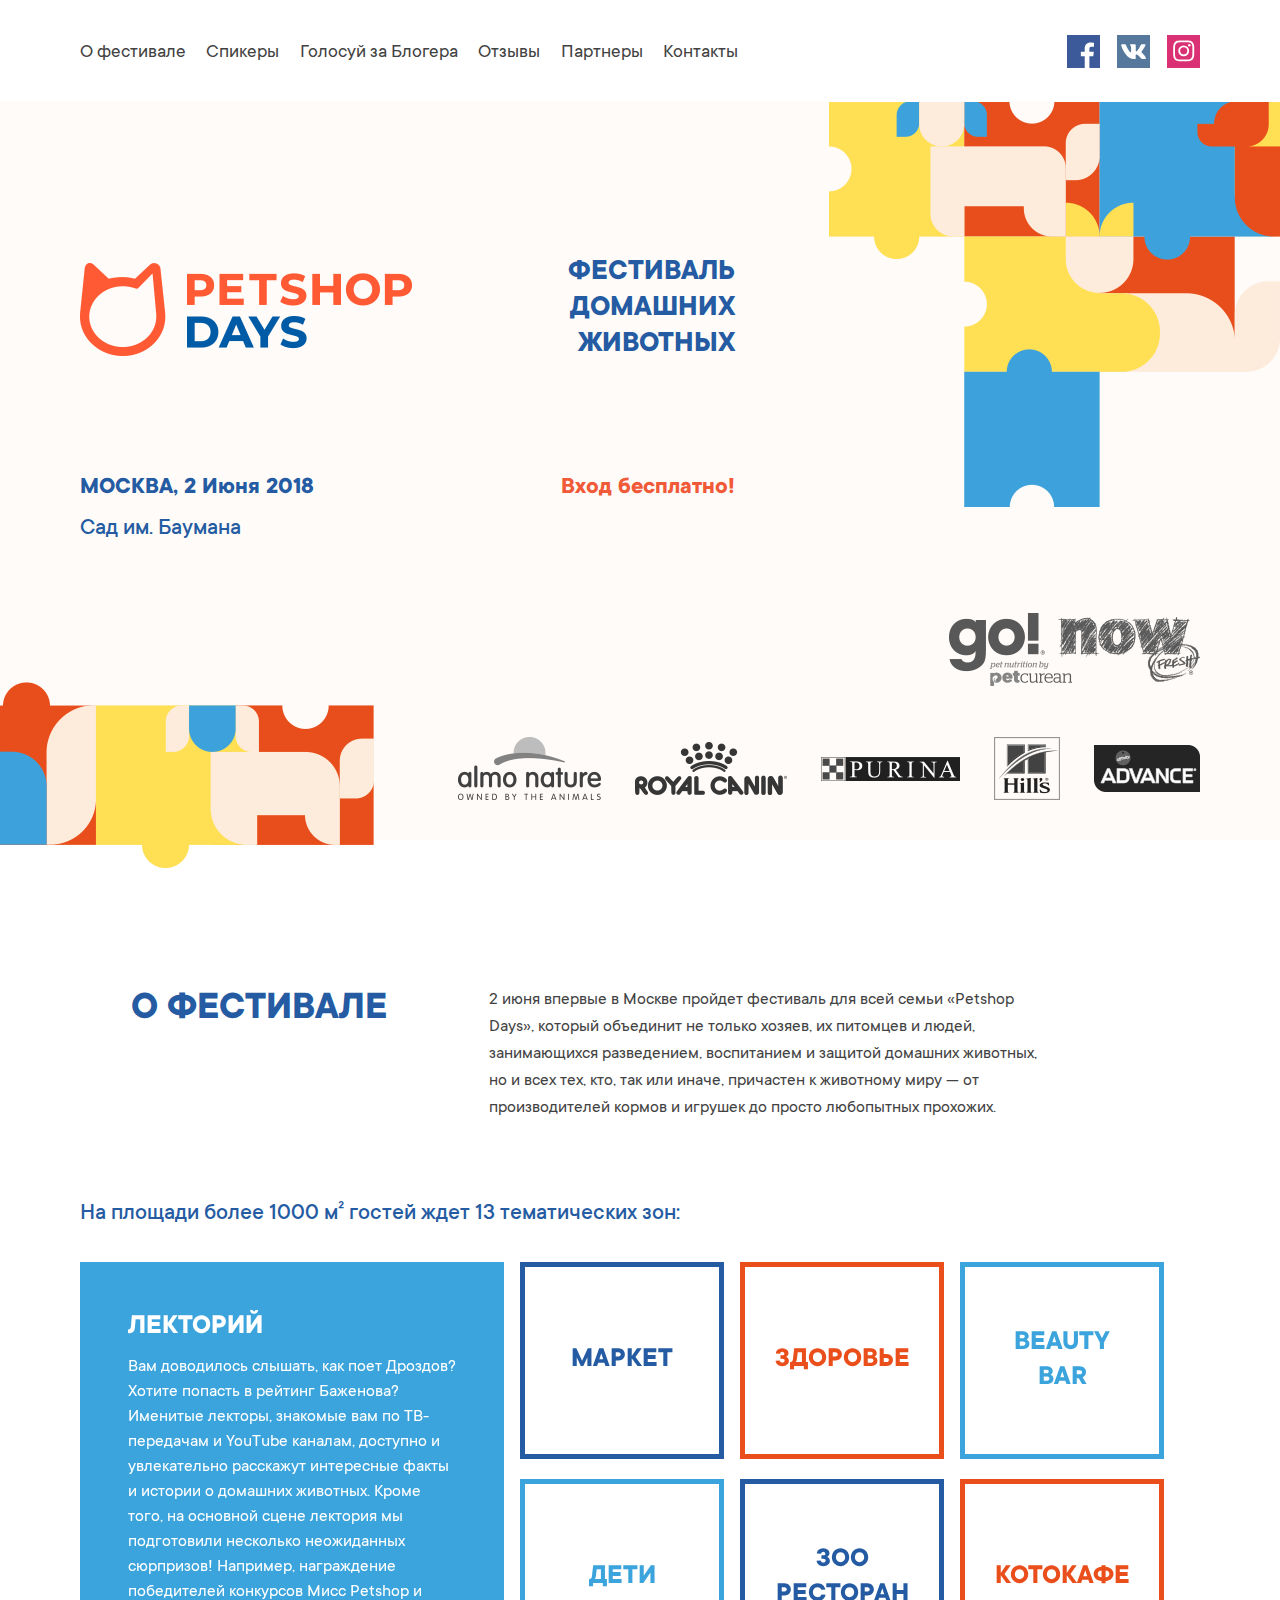
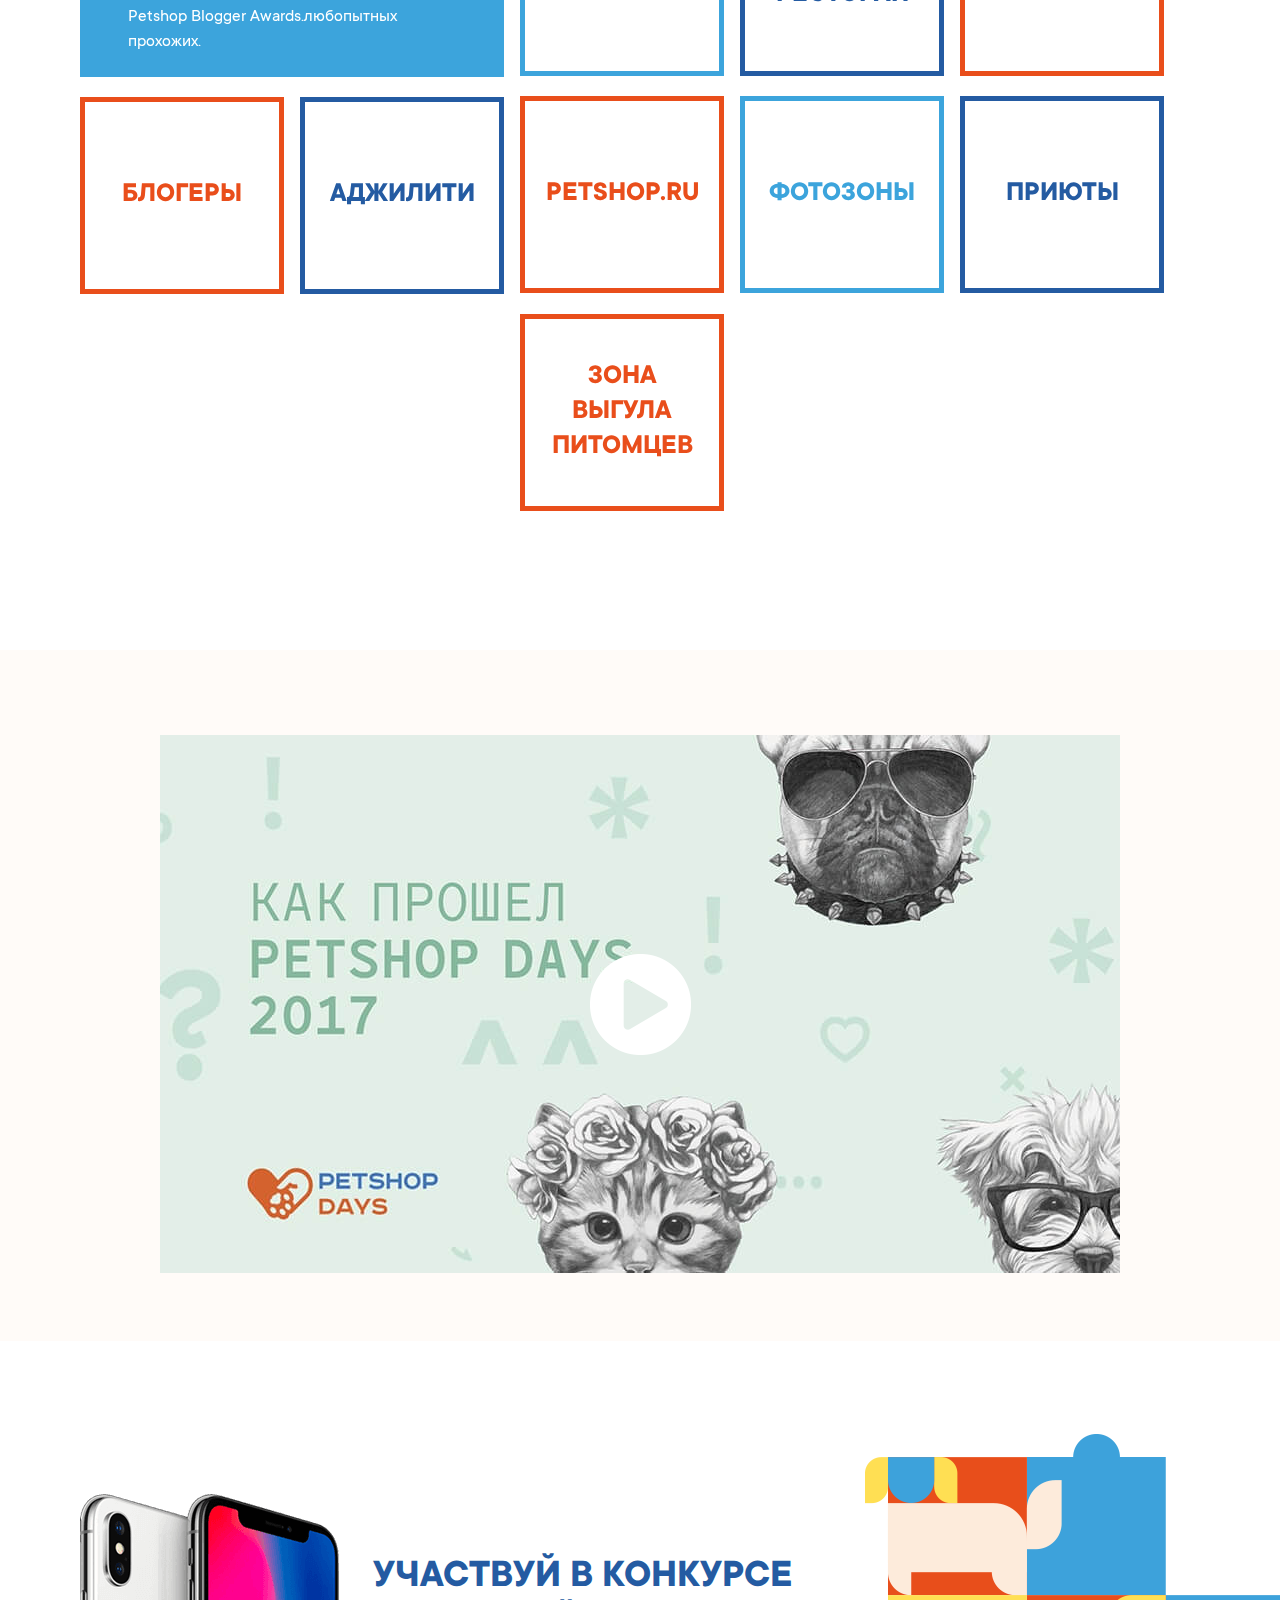
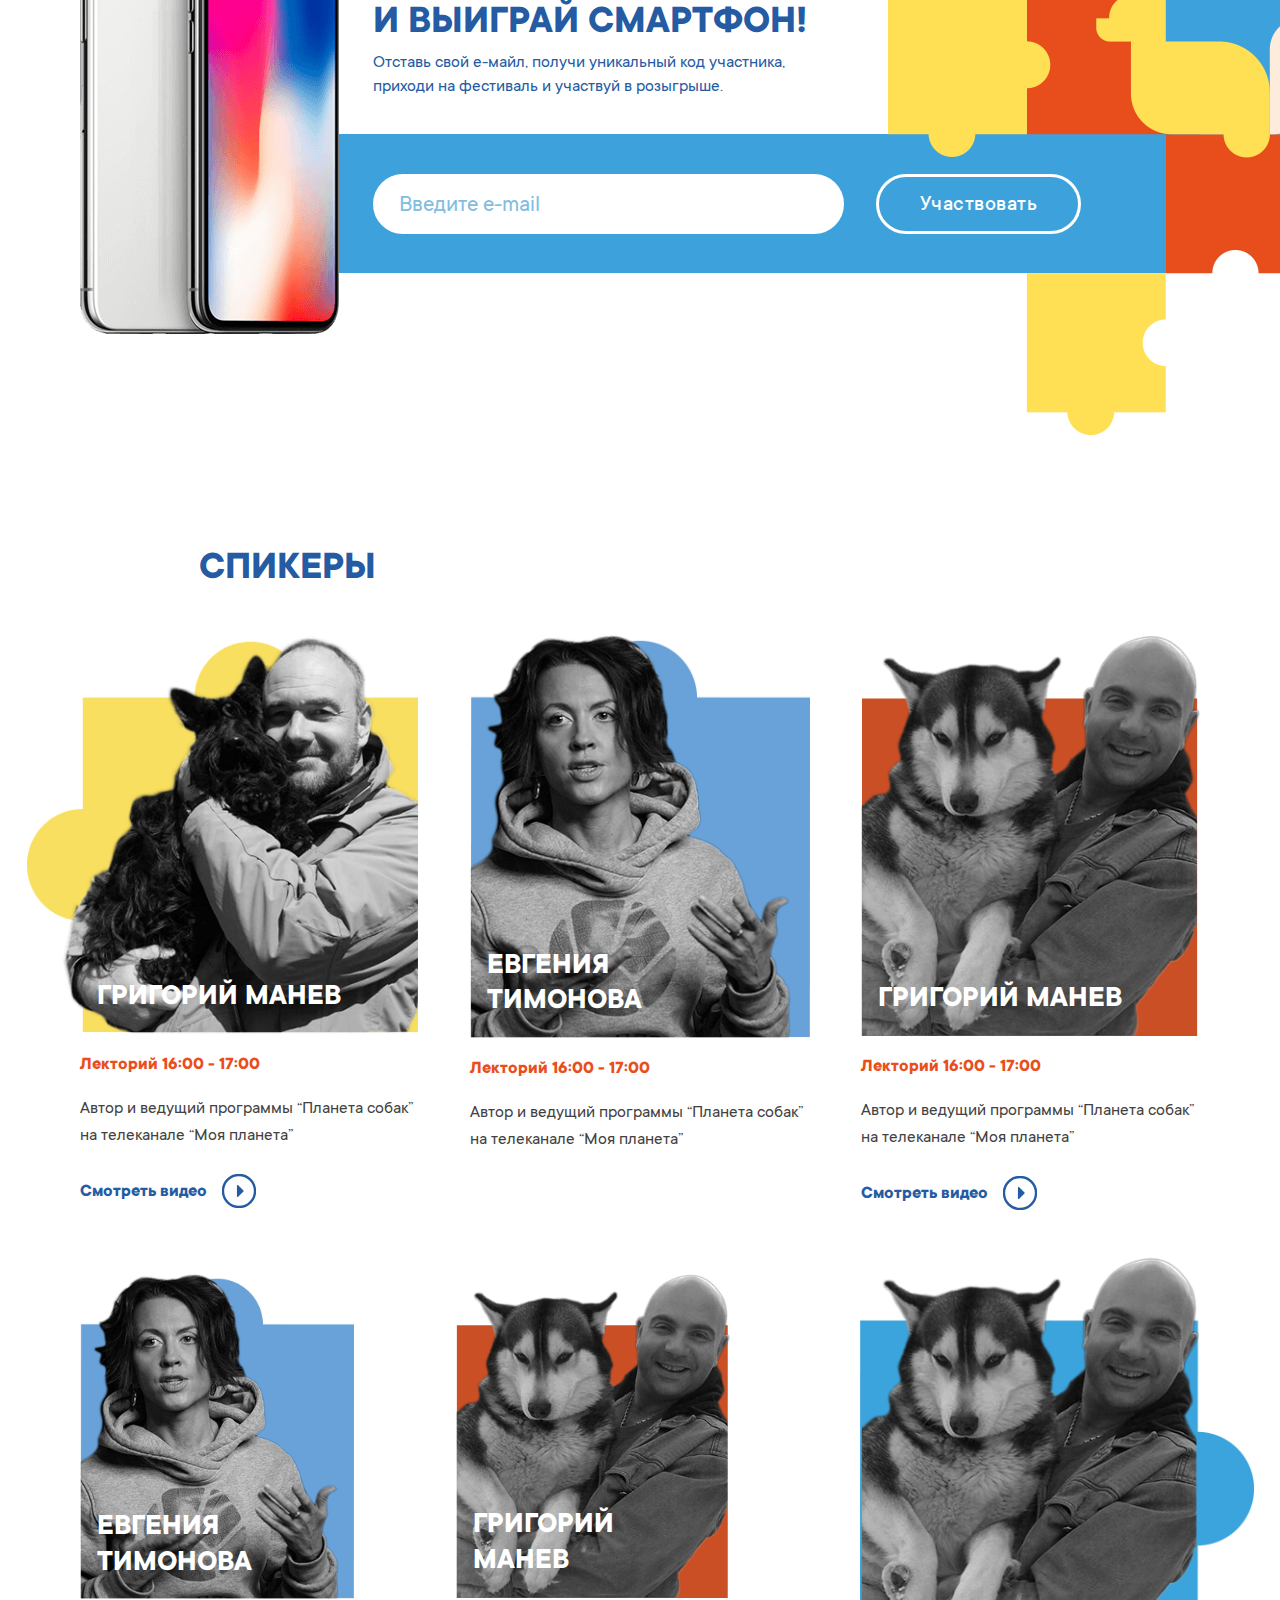
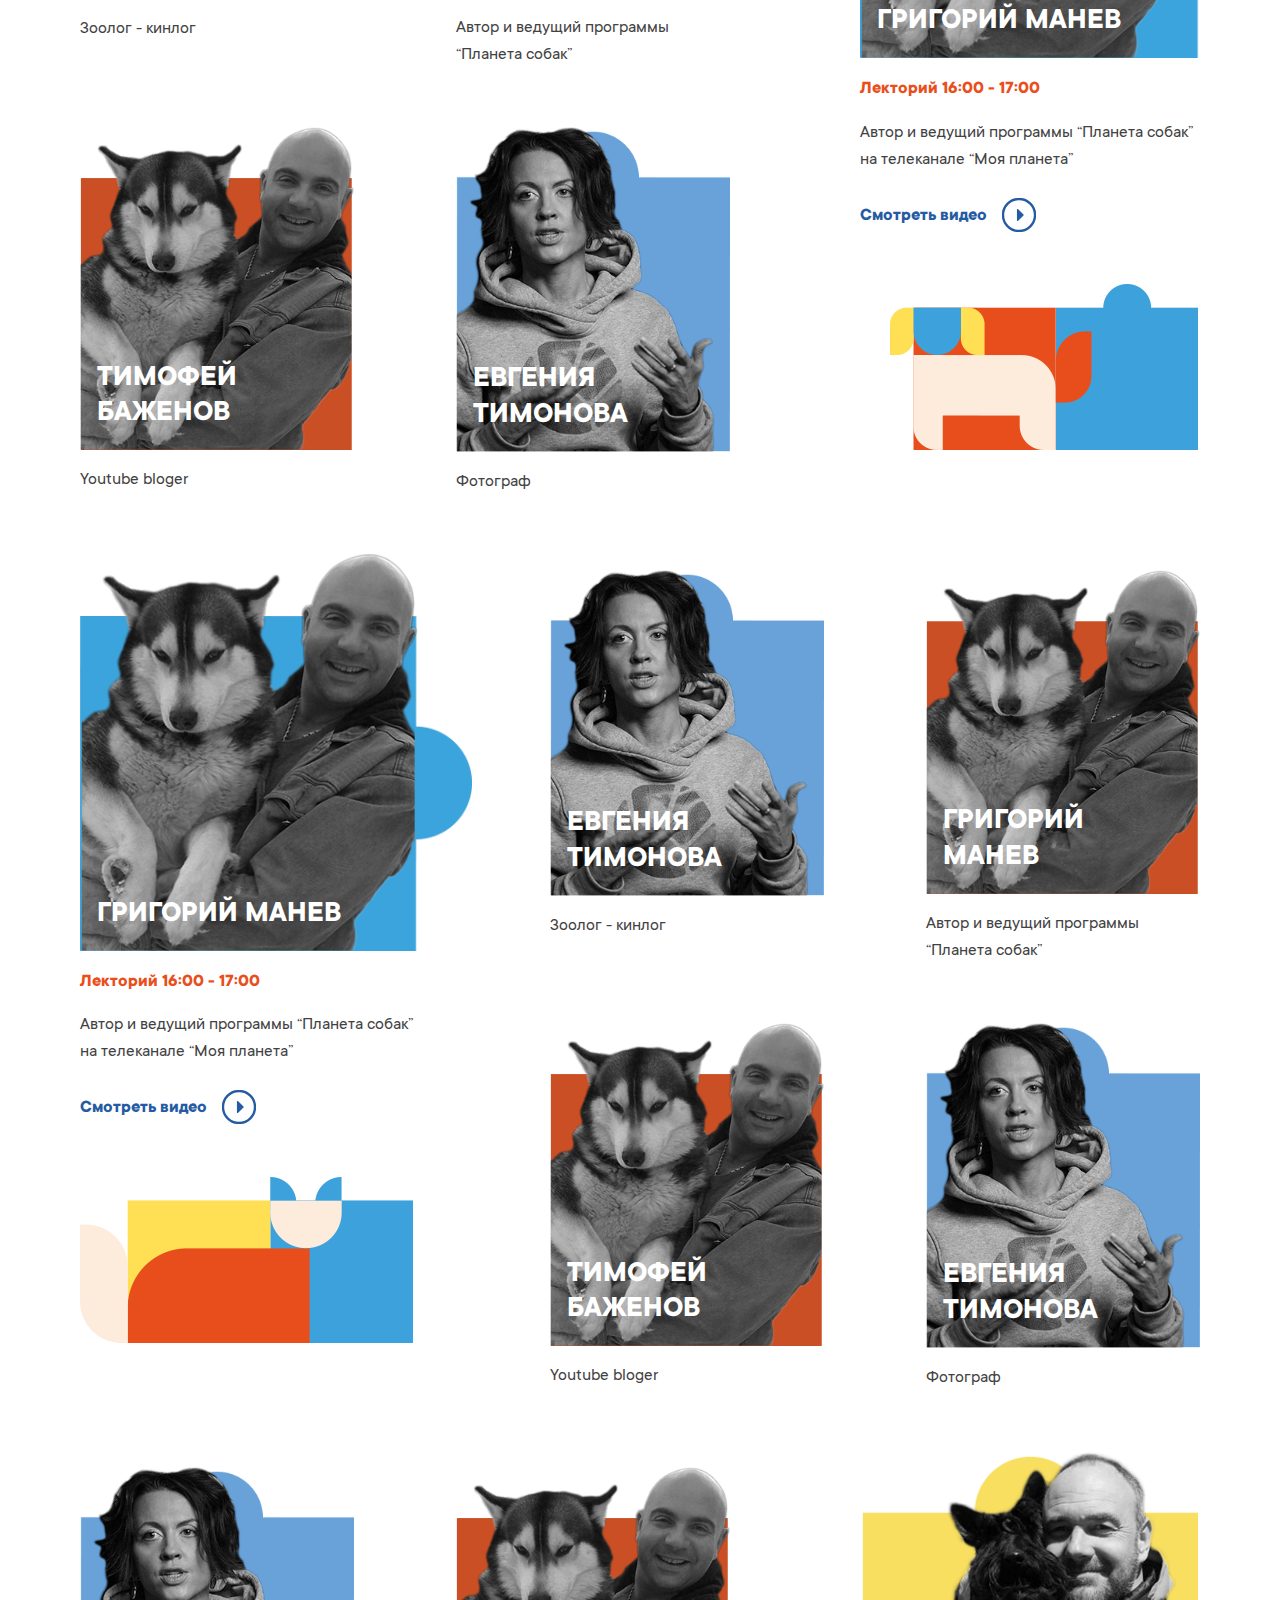
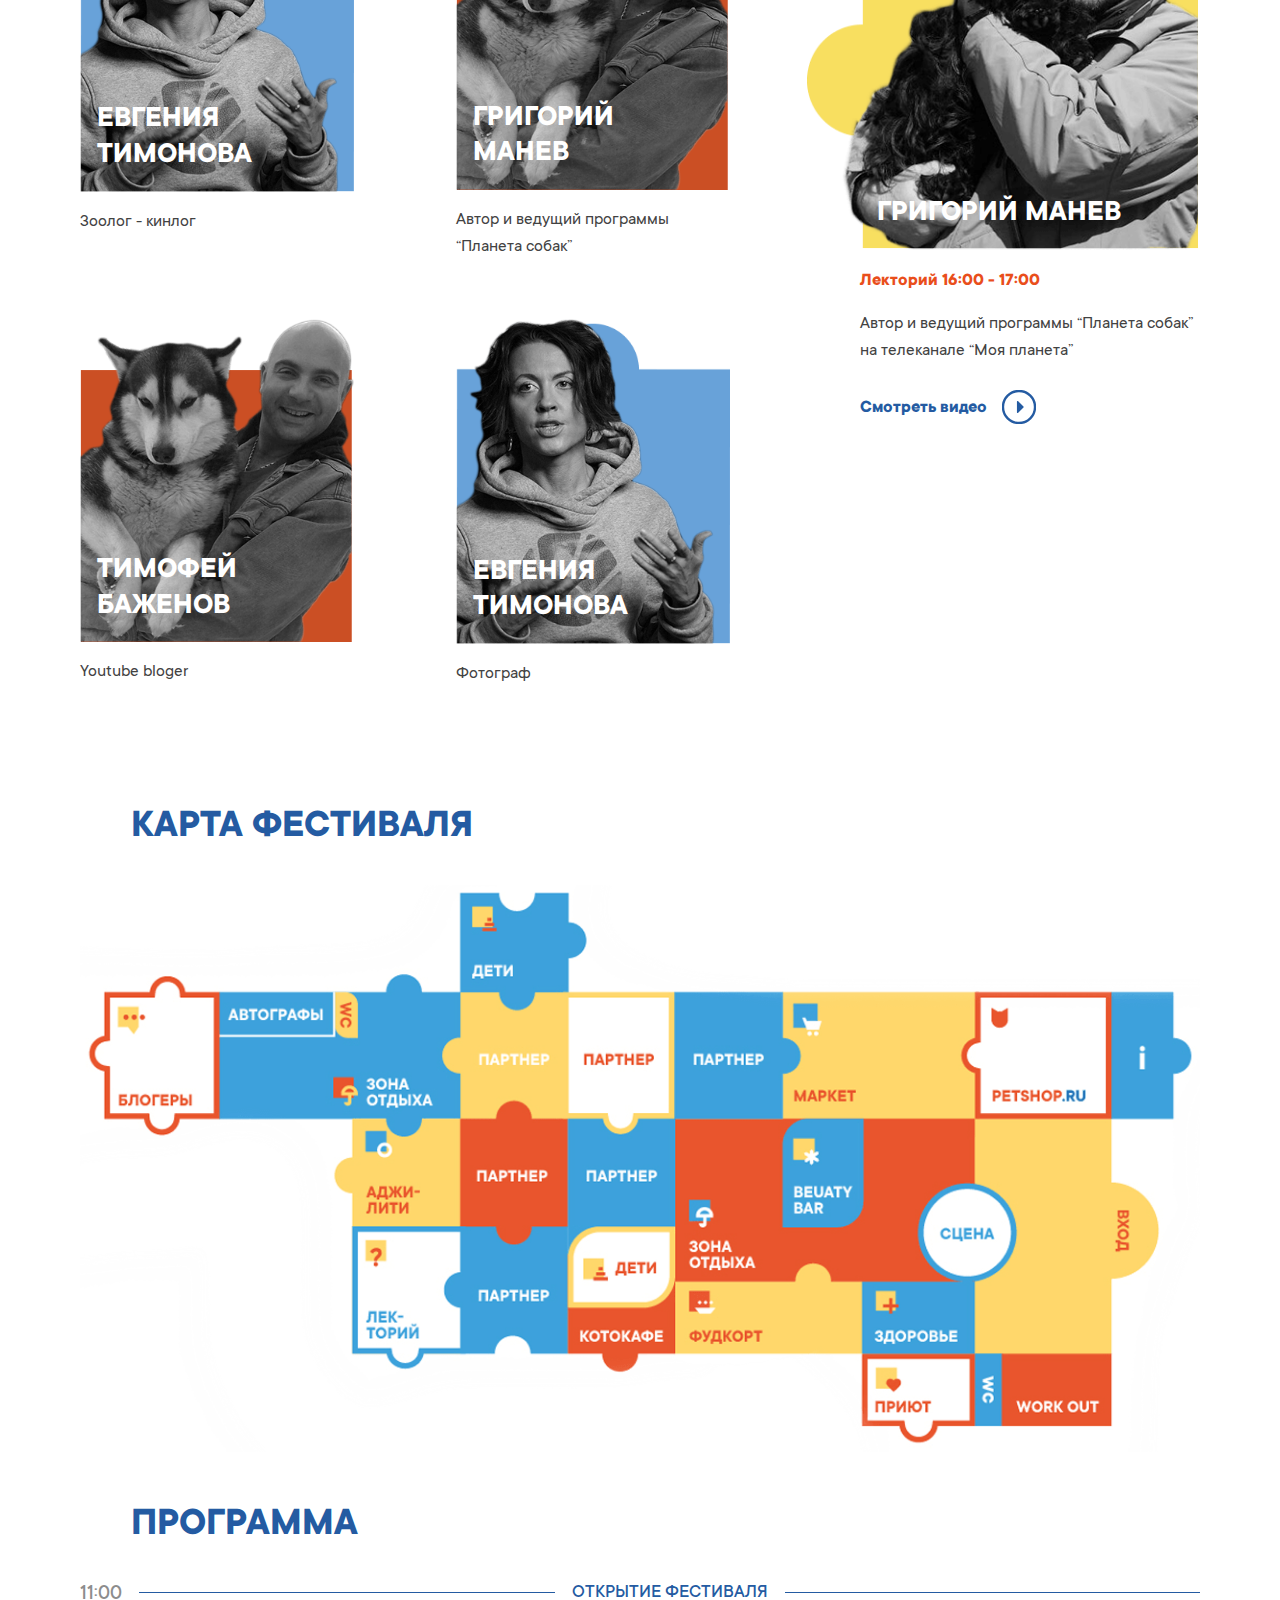
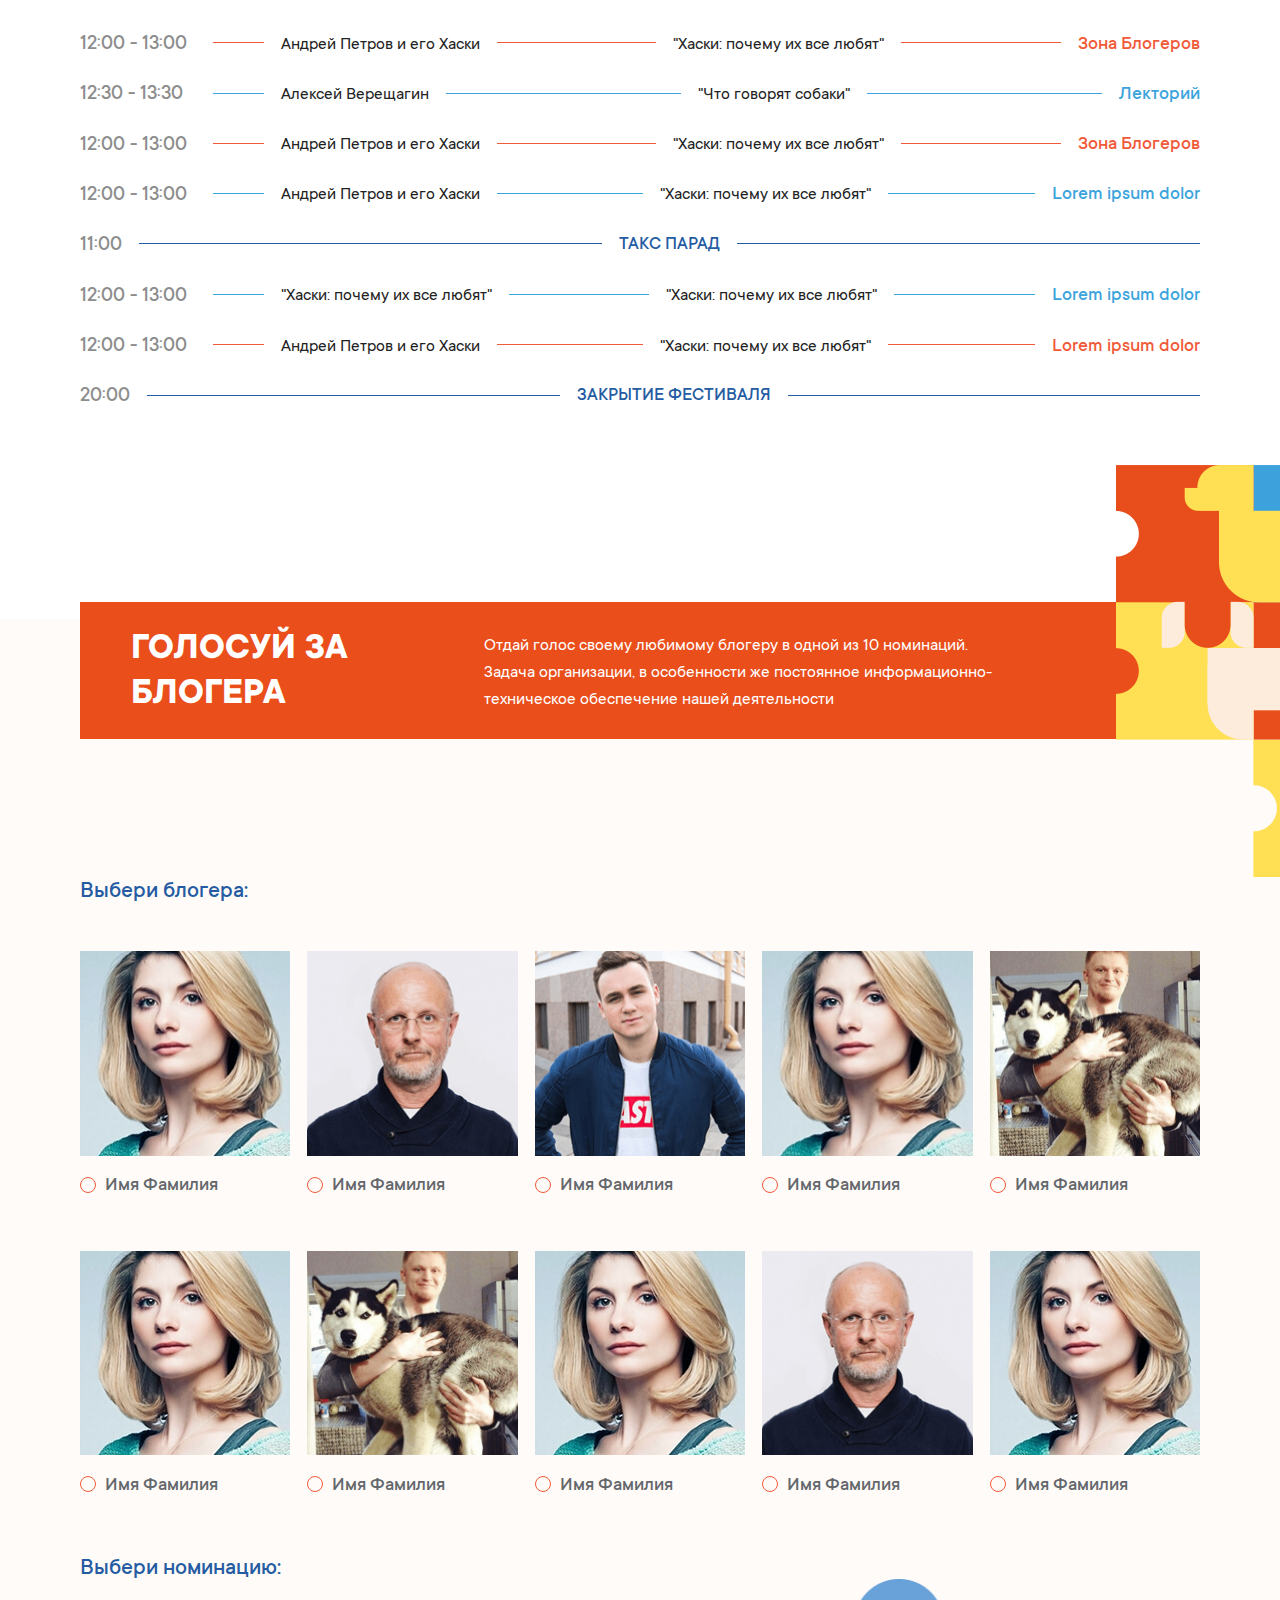
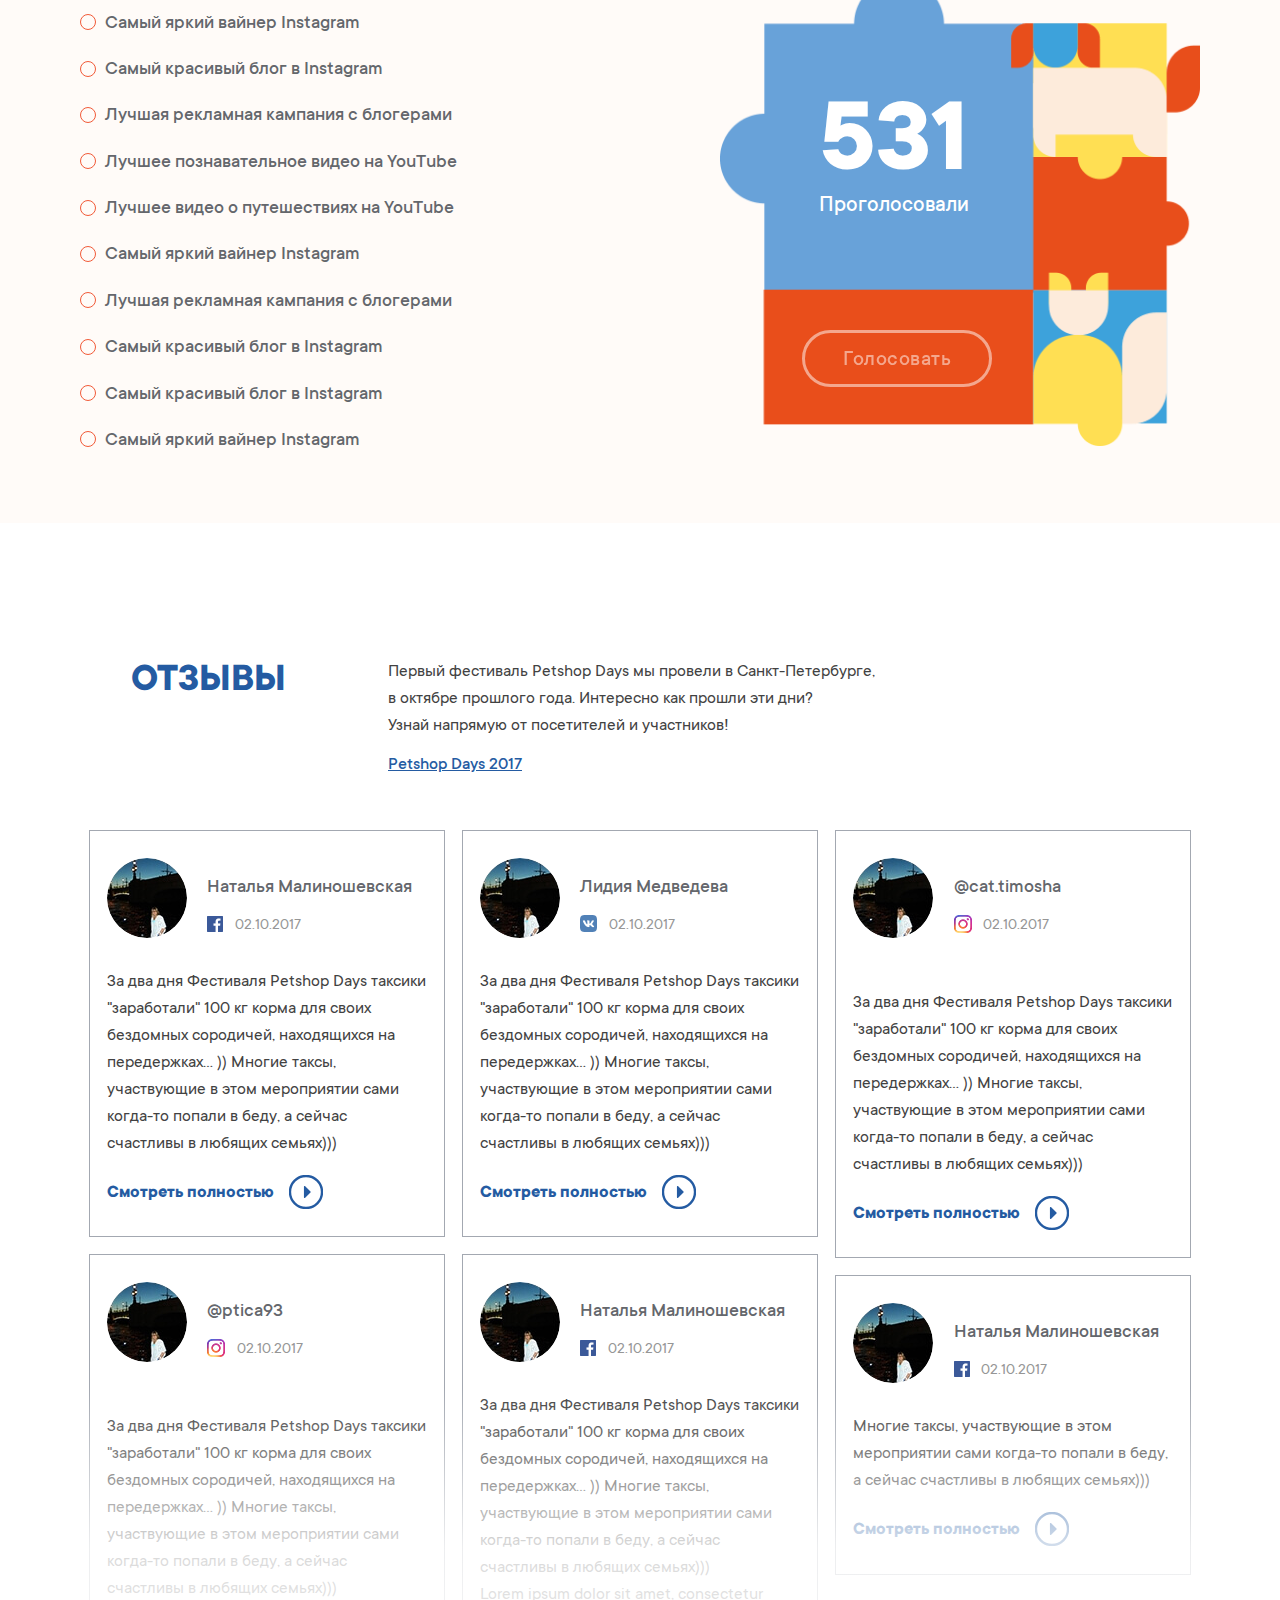
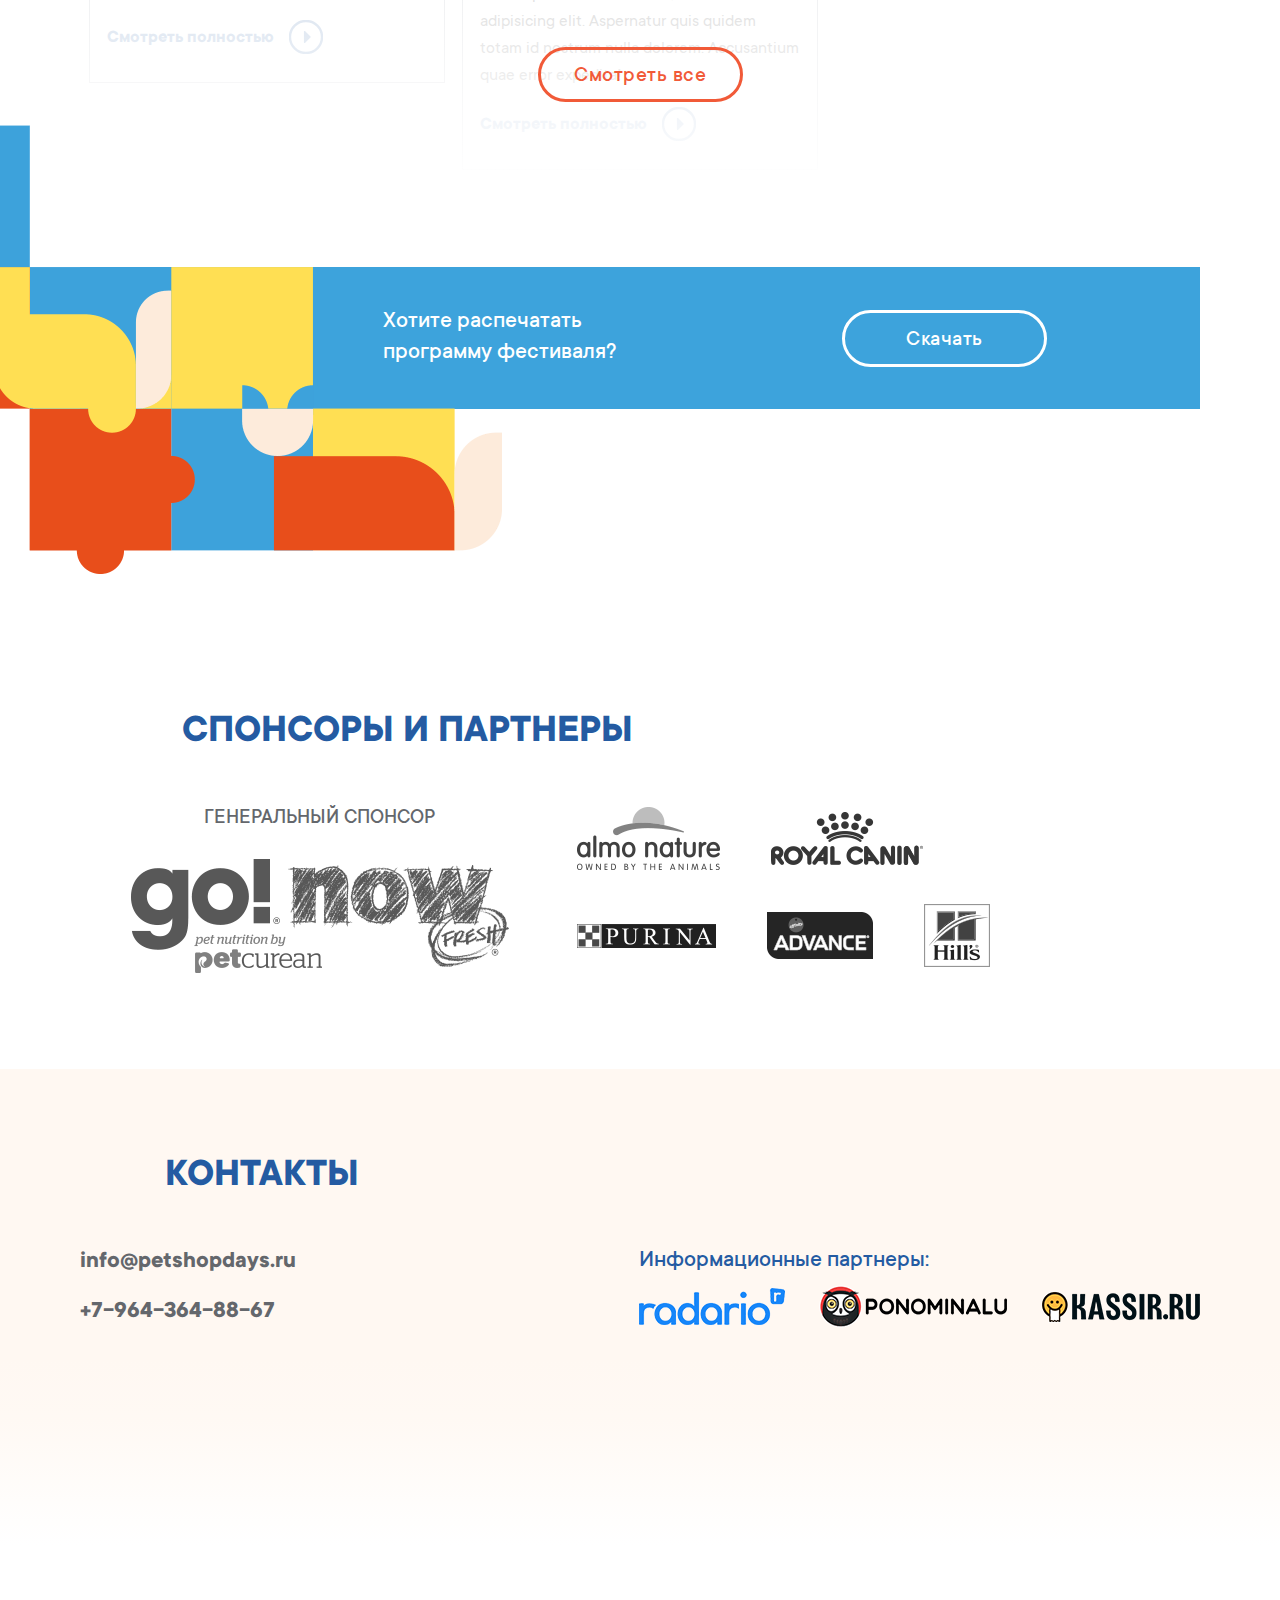
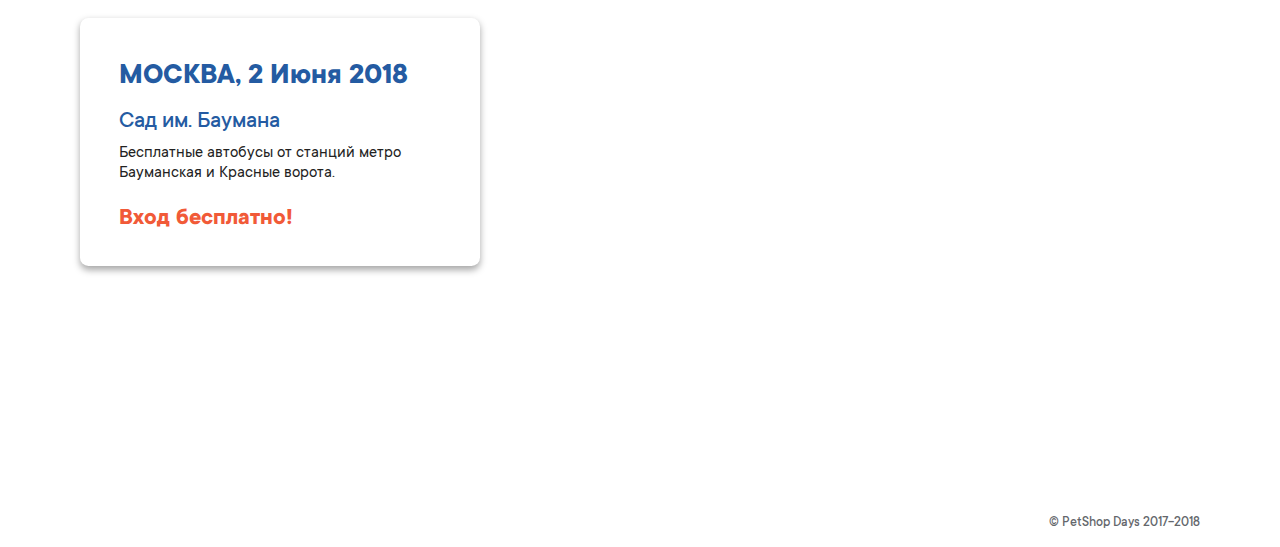
==== commit cea3e81c: "ymaps & adaptive" ====
--- a/index.html
+++ b/index.html
@@ -193,10 +193,15 @@
                             <h2 class="g_title">УЧАСТВУЙ В КОНКУРСЕ И ВЫИГРАЙ СМАРТФОН!</h2>
                             <p>Отставь свой е-майл, получи уникальный код участника, приходи на фестиваль и участвуй в розыгрыше.</p>
                         </div>
-                        <form action="/" class="s_win__form _validate">
-                            <input type="text" class="g_input" placeholder="Введите e-mail">
+                        <form action="/" class="s_win__form">
+                            <input type="hidden" name="form" value="УЧАСТВУЙ В КОНКУРСЕ И ВЫИГРАЙ СМАРТФОН!">
+                            <input type="text" class="g_input" placeholder="Введите e-mail" name="mail">
                             <button type="submit"><span class="g_btn_outline"><span>Участвовать</span></span></button>
                             <img src="images/pattern-13.png" alt="">
+                            <div class="s_win__form_thnx">
+                                <div class="g_title">Спасибо!</div>
+                                <p>Ваш запрос отправлен</p>
+                            </div>
                         </form>
                     </div>
                 </div>
@@ -828,8 +833,7 @@
                     </div>
                 </div>
             </div>
-<!--            <div class="footer__map footer__right_item" id="map" data-center="56.295945, 44.042800" data-points="56.296945, 44.042200[<span>г. Нижний Новгород, Советская площадь, 5 <small> <br> <b> ТРЦ «Жар Птица» - 1 этаж</b></small>"></div>-->
-            <div class="s_contacts__map" id="map" data-center="55.767824, 37.658011" data-zoom="15" data-points="55.767824, 37.658011[<span>г. Нижний Новгород, Советская площадь, 5 <small> <br> <b> ТРЦ «Жар Птица» - 1 этаж</b></small>"></div>
+            <div class="s_contacts__map" id="map" data-center="55.767260,37.657479" data-zoom="15" data-points="55.767760,37.660079[<h2 class='g_title'>КАРТА ФЕСТИВАЛЯ</h2><img src='images/scheme.png'/>"></div>
             <div class="container">
                 <div class="s_contacts__tooltip">
                     <span>МОСКВА,  2 Июня 2018</span>
--- a/css/main.css
+++ b/css/main.css
@@ -1 +1,3 @@
-html,body,div,span,applet,object,iframe,h1,h2,h3,h4,h5,h6,p,blockquote,pre,a,abbr,acronym,address,big,cite,code,del,dfn,em,img,ins,kbd,q,s,samp,small,strike,strong,sub,sup,tt,var,b,u,i,center,dl,dt,dd,ol,ul,li,fieldset,form,label,legend,table,caption,tbody,tfoot,thead,tr,th,td,article,aside,canvas,details,embed,figure,figcaption,footer,header,hgroup,menu,nav,output,ruby,section,summary,time,mark,audio,video{margin:0;padding:0;border:0;font-size:100%;font:inherit;vertical-align:baseline;-webkit-box-sizing:border-box;-moz-box-sizing:border-box;box-sizing:border-box}article,aside,details,figcaption,figure,footer,header,hgroup,menu,nav,section{display:block}body{line-height:1}ol,ul{list-style:none}blockquote,q{quotes:none}blockquote:before,blockquote:after,q:before,q:after{content:'';content:none}table{border-collapse:collapse;border-spacing:0}html{color:#222;font-size:1em;line-height:1.4}::-moz-selection{background:#b3d4fc;text-shadow:none}::selection{background:#b3d4fc;text-shadow:none}:focus{outline:none}hr{display:block;height:1px;border:0;border-top:1px solid #ccc;margin:1em 0;padding:0}audio,canvas,iframe,img,svg,video{vertical-align:middle}fieldset{border:0;margin:0;padding:0}textarea{resize:vertical}input,textarea{-webkit-box-sizing:border-box;-moz-box-sizing:border-box;box-sizing:border-box;border:none}.browserupgrade{margin:0.2em 0;background:#ccc;color:#000;padding:0.2em 0}a{text-decoration:none}button{padding:0;background:none;border:none}@font-face{font-family:'TTCommons';src:url("../webfonts/TTCommons-Regular.eot?#iefix") format("embedded-opentype"),url("../webfonts/TTCommons-Regular.woff") format("woff"),url("../webfonts/TTCommons-Regular.ttf") format("truetype"),url("../webfonts/TTCommons-Regular.svg#TTCommons-Regular") format("svg");font-weight:400;font-style:normal}@font-face{font-family:'TTCommons';src:url("../webfonts/TTCommons-Medium.eot?#iefix") format("embedded-opentype"),url("../webfonts/TTCommons-Medium.woff") format("woff"),url("../webfonts/TTCommons-Medium.ttf") format("truetype"),url("../webfonts/TTCommons-Medium.svg#TTCommons-Medium") format("svg");font-weight:500;font-style:normal}@font-face{font-family:'TTCommons';src:url("../webfonts/TTCommons-Bold.eot?#iefix") format("embedded-opentype"),url("../webfonts/TTCommons-Bold.woff") format("woff"),url("../webfonts/TTCommons-Bold.ttf") format("truetype"),url("../webfonts/TTCommons-Bold.svg#TTCommons-Bold") format("svg");font-weight:700;font-style:normal}body,html{font:17px TTCommons, Helvetica, Helvetica Neue, Arial;cursor:default;overflow-x:hidden}.container{max-width:1160px;width:100%;padding-left:20px;padding-right:20px;margin-left:auto;margin-right:auto}section{overflow-x:hidden}.g_btn_red{font-size:1.3rem;letter-spacing:.5px;color:#f15a38;border-radius:1.875rem;border:0.188rem solid #f15a38;font-weight:500;line-height:1;padding:1.0rem 1.6rem 0.7rem;display:-webkit-inline-box;display:-webkit-inline-flex;display:-moz-inline-box;display:-ms-inline-flexbox;display:inline-flex;-webkit-box-pack:center;-webkit-justify-content:center;-moz-box-pack:center;-ms-flex-pack:center;justify-content:center;-webkit-box-align:center;-webkit-align-items:center;-moz-box-align:center;-ms-flex-align:center;align-items:center;-webkit-box-orient:horizontal;-webkit-box-direction:normal;-webkit-flex-direction:row;-moz-box-orient:horizontal;-moz-box-direction:normal;-ms-flex-direction:row;flex-direction:row;cursor:pointer;-webkit-user-select:none;-moz-user-select:none;-ms-user-select:none;user-select:none;min-width:205px;-webkit-transition:.25s;-o-transition:.25s;transition:.25s}.g_btn_red span{-webkit-transition:-webkit-transform .125s;transition:-webkit-transform .125s;-o-transition:transform .125s;transition:transform .125s;transition:transform .125s, -webkit-transform .125s}.g_btn_red._disabled{opacity:.5;pointer-events:none;cursor:default}.g_btn_red:hover{background-color:#f15a38;color:#fff}.g_btn_white{font-size:1.3rem;letter-spacing:.5px;color:#fff;border-radius:1.875rem;border:0.188rem solid #fff;font-weight:500;line-height:1;padding:1.0rem 1.6rem 0.7rem;display:-webkit-inline-box;display:-webkit-inline-flex;display:-moz-inline-box;display:-ms-inline-flexbox;display:inline-flex;-webkit-box-pack:center;-webkit-justify-content:center;-moz-box-pack:center;-ms-flex-pack:center;justify-content:center;-webkit-box-align:center;-webkit-align-items:center;-moz-box-align:center;-ms-flex-align:center;align-items:center;-webkit-box-orient:horizontal;-webkit-box-direction:normal;-webkit-flex-direction:row;-moz-box-orient:horizontal;-moz-box-direction:normal;-ms-flex-direction:row;flex-direction:row;cursor:pointer;-webkit-user-select:none;-moz-user-select:none;-ms-user-select:none;user-select:none;min-width:205px;-webkit-transition:.25s;-o-transition:.25s;transition:.25s}.g_btn_white span{-webkit-transition:-webkit-transform .125s;transition:-webkit-transform .125s;-o-transition:transform .125s;transition:transform .125s;transition:transform .125s, -webkit-transform .125s}.g_btn_white._disabled{opacity:.5;pointer-events:none;cursor:default}.g_btn_white:hover{background-color:#fff;color:#f15a38}.g_btn_outline{font-size:1.3rem;letter-spacing:.5px;color:#fff;border-radius:1.875rem;border:0.188rem solid #fff;font-weight:500;line-height:1;padding:1.0rem 1.6rem 0.7rem;display:-webkit-inline-box;display:-webkit-inline-flex;display:-moz-inline-box;display:-ms-inline-flexbox;display:inline-flex;-webkit-box-pack:center;-webkit-justify-content:center;-moz-box-pack:center;-ms-flex-pack:center;justify-content:center;-webkit-box-align:center;-webkit-align-items:center;-moz-box-align:center;-ms-flex-align:center;align-items:center;-webkit-box-orient:horizontal;-webkit-box-direction:normal;-webkit-flex-direction:row;-moz-box-orient:horizontal;-moz-box-direction:normal;-ms-flex-direction:row;flex-direction:row;cursor:pointer;-webkit-user-select:none;-moz-user-select:none;-ms-user-select:none;user-select:none;min-width:205px;-webkit-transition:.25s;-o-transition:.25s;transition:.25s}.g_btn_outline span{-webkit-transition:-webkit-transform .125s;transition:-webkit-transform .125s;-o-transition:transform .125s;transition:transform .125s;transition:transform .125s, -webkit-transform .125s}.g_btn_outline._disabled{opacity:.5;pointer-events:none;cursor:default}.g_btn_outline:hover{background-color:#fff;color:#3ca4dc}.g_title{font-weight:700;font-size:2.353rem;color:#245ba2}.g_link{font-size:1.06rem;color:#245ba2;font-weight:600;-webkit-user-select:none;-moz-user-select:none;-ms-user-select:none;user-select:none;cursor:pointer;display:-webkit-inline-box;display:-webkit-inline-flex;display:-moz-inline-box;display:-ms-inline-flexbox;display:inline-flex;-webkit-box-pack:start;-webkit-justify-content:flex-start;-moz-box-pack:start;-ms-flex-pack:start;justify-content:flex-start;-webkit-box-align:center;-webkit-align-items:center;-moz-box-align:center;-ms-flex-align:center;align-items:center;-webkit-box-orient:horizontal;-webkit-box-direction:normal;-webkit-flex-direction:row;-moz-box-orient:horizontal;-moz-box-direction:normal;-ms-flex-direction:row;flex-direction:row}.g_link:hover i{-webkit-transform:translateX(4px);-ms-transform:translateX(4px);transform:translateX(4px)}.g_link:hover i svg path{fill:#fff}.g_link:hover i svg circle{fill:#245ba2 !important}.g_link i{margin-left:.9rem;-webkit-transition:.25s;-o-transition:.25s;transition:.25s;width:30px;margin-top:-3px}.g_link i svg{width:34px}.g_link i svg path{fill:#245ba2;-webkit-transition:.25s;-o-transition:.25s;transition:.25s}.g_link i svg circle{stroke-width:12px !important;stroke:#245ba2 !important;-webkit-transition:.25s;-o-transition:.25s;transition:.25s}.g_go_left{position:relative;z-index:0;display:-webkit-box;display:-webkit-flex;display:-moz-box;display:-ms-flexbox;display:flex;-webkit-box-pack:start;-webkit-justify-content:flex-start;-moz-box-pack:start;-ms-flex-pack:start;justify-content:flex-start;-webkit-box-align:center;-webkit-align-items:center;-moz-box-align:center;-ms-flex-align:center;align-items:center;-webkit-box-orient:horizontal;-webkit-box-direction:normal;-webkit-flex-direction:row;-moz-box-orient:horizontal;-moz-box-direction:normal;-ms-flex-direction:row;flex-direction:row;margin-top:-5rem;pointer-events:none}.g_go_left:before{content:'';position:absolute;width:100%;height:142px;left:0;bottom:165px;background-color:#3da3dc;z-index:-2}.g_go_left h5{font-weight:500;line-height:1.33;font-size:1.2rem;color:#fff;max-width:250px;text-align:left}.g_go_left>img{margin-left:-21rem}.g_go_left>div{display:-webkit-box;display:-webkit-flex;display:-moz-box;display:-ms-flexbox;display:flex;-webkit-box-pack:justify;-webkit-justify-content:space-between;-moz-box-pack:justify;-ms-flex-pack:justify;justify-content:space-between;-webkit-box-align:center;-webkit-align-items:center;-moz-box-align:center;-ms-flex-align:center;align-items:center;-webkit-box-orient:horizontal;-webkit-box-direction:normal;-webkit-flex-direction:row;-moz-box-orient:horizontal;-moz-box-direction:normal;-ms-flex-direction:row;flex-direction:row;pointer-events:all;-webkit-box-flex:2;-webkit-flex-grow:2;-moz-box-flex:2;-ms-flex-positive:2;flex-grow:2;margin-left:-7rem;margin-right:9rem}.g_go_left .g_btn_white:hover{color:#3ca4dc}.g_go_right{position:relative;z-index:0;display:-webkit-box;display:-webkit-flex;display:-moz-box;display:-ms-flexbox;display:flex;-webkit-box-pack:start;-webkit-justify-content:flex-start;-moz-box-pack:start;-ms-flex-pack:start;justify-content:flex-start;-webkit-box-align:center;-webkit-align-items:center;-moz-box-align:center;-ms-flex-align:center;align-items:center;-webkit-box-orient:horizontal;-webkit-box-direction:normal;-webkit-flex-direction:row;-moz-box-orient:horizontal;-moz-box-direction:normal;-ms-flex-direction:row;flex-direction:row;margin-top:-1rem;pointer-events:none;color:#fff}.g_go_right:before{content:'';position:absolute;width:100%;height:137px;left:0;bottom:138px;background-color:#e94e1b;z-index:-2}.g_go_right h2{max-width:20.9rem;text-align:left;font-weight:700;line-height:1.17;font-size:2.25rem;color:#fff;margin-right:2rem}.g_go_right p{max-width:530px;line-height:1.5;font-size:1.059rem;color:#fff;margin-right:-3rem}.g_go_right>img{margin-right:-22rem}.g_go_right>div{display:-webkit-box;display:-webkit-flex;display:-moz-box;display:-ms-flexbox;display:flex;-webkit-box-pack:justify;-webkit-justify-content:space-between;-moz-box-pack:justify;-ms-flex-pack:justify;justify-content:space-between;-webkit-box-align:center;-webkit-align-items:center;-moz-box-align:center;-ms-flex-align:center;align-items:center;-webkit-box-orient:horizontal;-webkit-box-direction:normal;-webkit-flex-direction:row;-moz-box-orient:horizontal;-moz-box-direction:normal;-ms-flex-direction:row;flex-direction:row;pointer-events:all;-webkit-box-flex:2;-webkit-flex-grow:2;-moz-box-flex:2;-ms-flex-positive:2;flex-grow:2;margin-left:3rem;padding-top:1.6rem;margin-right:9rem}.g_radio{cursor:pointer;-webkit-user-select:none;-moz-user-select:none;-ms-user-select:none;user-select:none}.g_radio:hover label{color:#f15a38}.g_radio label{padding-left:25px;font-size:1.176rem;line-height:1.3;font-weight:500;color:#64676c;cursor:pointer;position:relative;display:block;-webkit-transition:.25s;-o-transition:.25s;transition:.25s}.g_radio label:before{content:'';position:absolute;left:0;top:0.15rem;width:14px;height:14px;border:1px solid #f15a38;border-radius:50%}.g_radio label:after{content:'';position:absolute;left:0;top:0.15rem;width:14px;height:14px;background-color:#f15a38;border:1px solid #f15a38;border-radius:50%;-webkit-transform:scale(0);-ms-transform:scale(0);transform:scale(0);-webkit-transition:.25s;-o-transition:.25s;transition:.25s}.g_radio input{position:absolute;visibility:hidden;z-index:-1;pointer-events:none;left:-9999px}.g_radio input:checked+label{cursor:default;color:#f15a38}.g_radio input:checked+label span:before{display:none}.g_radio input:checked+label:after{-webkit-transform:scale(0.65);-ms-transform:scale(0.65);transform:scale(0.65)}.g_txt>:last-child{margin-bottom:0}.g_txt hr{border:none;border-bottom:2px solid #f15a38;margin:1.8rem 0}.g_txt p{line-height:1.5;font-size:1rem;margin-bottom:1.7rem}.g_txt p small{font-size:.95rem}.g_txt p b{font-weight:700;color:#424242;font-size:1.125rem}.g_txt b{font-weight:700}.g_txt strong{font-weight:700}.g_txt h1{text-transform:uppercase;margin-bottom:2.2rem;font-weight:700;line-height:0.89;font-size:2.25rem;color:#245ba2}.g_txt h1+small{font-weight:300;color:#9a9999;font-size:1rem;margin-top:-25px;margin-bottom:20px;display:block}.g_txt h2{text-transform:uppercase;color:#424242;font-size:1.875rem;margin-bottom:1.3rem}.g_txt h2 small{font-size:1.625rem}.g_txt h3{font-weight:500;font-size:1.5rem;color:#245ba2;padding-top:1rem;margin-bottom:1.2rem}.g_txt h4{text-transform:uppercase;font-weight:700;color:#424242;margin-bottom:1.1rem;padding-top:1.3rem;font-size:1.25rem}.g_txt h5{font-weight:700;color:#424242;font-size:1.4rem;margin-bottom:0.8rem;padding-top:1.1rem}.g_txt h6{font-weight:400;color:#245ba2;font-size:1.2rem;margin-bottom:0.8rem;padding-top:1rem;line-height:1.4}.g_txt p a span,.g_txt li a span{background:-webkit-gradient(linear, left top, right top, from(#424242), color-stop(98%, #f15a38));background:-webkit-linear-gradient(left, #424242 0%, #f15a38 98%);background:-o-linear-gradient(left, #424242 0%, #f15a38 98%);background:linear-gradient(to right, #424242 0%, #f15a38 98%);color:#245ba2;font-weight:700;background-repeat:no-repeat;background-position:left 85%;-webkit-transition:background-size .25s;-o-transition:background-size .25s;transition:background-size .25s;line-height:1.2;padding-bottom:5px;background-size:0px 1px}.g_txt p a:hover span,.g_txt li a:hover span{color:#f15a38;background-size:100% 1px}.g_txt i{font-style:italic}.g_txt ul{margin-bottom:2.5rem;text-align:left;padding-left:1.8rem}.g_txt ul li{color:#424242;font-size:1.125rem;padding-left:40px;position:relative;line-height:1.35}.g_txt ul li:hover:before{background-color:#245ba2;width:30px}.g_txt ul li:before{content:'';position:absolute;left:0;top:0.6rem;width:20px;height:2px;-webkit-transition:.125s;-o-transition:.125s;transition:.125s;background-color:#f15a38}.g_txt ul li:not(:last-of-type){margin-bottom:0.94rem}.g_txt ol{margin-bottom:2.5rem;text-align:left;padding-left:1.8rem}.g_txt ol li{padding-left:33px;color:#424242;font-size:1.1rem;position:relative;line-height:1.35;counter-increment:li;z-index:0}.g_txt ol li:not(:last-of-type){margin-bottom:1.25rem}.g_txt ol li:before{content:counter(li);position:absolute;width:10px;height:10px;left:5px;top:2px;text-align:center;font-weight:700;color:#fff;font-size:12px;font-family:'Muller Bold';border-radius:50%;-webkit-transition:.125s;-o-transition:.125s;transition:.125s}.g_txt ol li:after{content:'';position:absolute;width:20px;height:20px;-webkit-box-shadow:0 0.188rem 0.375rem rgba(65,65,117,0.52);box-shadow:0 0.188rem 0.375rem rgba(65,65,117,0.52);background-color:#7171ca;left:0;top:-1px;border-radius:50%;z-index:-1}.g_txt ol li:hover:after{background-color:#f15a38}.g_txt blockquote{line-height:1.5;text-align:left;font-weight:500;color:#424242;font-size:1.15rem;padding-left:25px;border-left:4px solid #245ba2;padding-top:15px;padding-bottom:15px;margin-bottom:20px}.g_txt__table{max-width:100%;overflow:auto}.g_txt table{width:100%;min-width:700px;margin-bottom:2rem;background-color:#fff;border-radius:1.3rem}.g_txt table th{text-align:left;font-weight:600}.g_txt table th,.g_txt table td{text-align:left;color:#424242;font-size:1.125rem;padding:15px 25px}.g_txt table tbody tr:nth-of-type(2n+1){background-color:#fffbf8}.g_txt figure{margin:2.5rem 0;text-align:center}.g_txt figure img{margin-bottom:15px}.g_txt figure figcaption{text-align:left;font-weight:400;font-size:0.75rem;color:#424242}.g_txt img{max-width:100%}.g_txt>img{max-height:50vh;margin-bottom:2.5rem;border-radius:1.3rem}.g_txt iframe{width:100%;position:relative}.g_txt iframe:before{content:'';display:block;padding-top:72%}.g_txt__center img{max-height:50vh;margin-bottom:2.5rem}.g_txt__block{-webkit-box-shadow:0 0.313rem 0.813rem rgba(0,0,0,0.04);box-shadow:0 0.313rem 0.813rem rgba(0,0,0,0.04);border-radius:0.625rem;background-color:#fff;padding:2.8rem;margin-bottom:1.5rem}.g_txt__block>:last-child{margin-bottom:0}.g_txt__cols{display:-webkit-box;display:-webkit-flex;display:-moz-box;display:-ms-flexbox;display:flex;-webkit-box-pack:justify;-webkit-justify-content:space-between;-moz-box-pack:justify;-ms-flex-pack:justify;justify-content:space-between;-webkit-box-align:start;-webkit-align-items:flex-start;-moz-box-align:start;-ms-flex-align:start;align-items:flex-start;-webkit-box-orient:horizontal;-webkit-box-direction:normal;-webkit-flex-direction:row;-moz-box-orient:horizontal;-moz-box-direction:normal;-ms-flex-direction:row;flex-direction:row;margin-bottom:1.13rem}.g_txt__cols ul,.g_txt__cols ol{padding-left:0}.g_txt__cols>figure{width:calc(50% - 10px);margin:1rem 0}.g_txt__left,.g_txt__right{width:calc(50% - 40px)}.g_txt__video{position:relative;width:100%;padding-bottom:56.3%;margin-bottom:1.5rem;overflow:hidden}.g_txt__video iframe{position:absolute;left:0;top:0;width:100%;height:100%}.g_input{border-radius:1.882rem;border:0.176rem solid #fff;background-color:#fff;height:59px;font-size:1.412rem;padding-top:6px;color:#81bddf;padding-left:1.4rem}.g_input.placeholder{color:#81bddf}.g_input:-moz-placeholder{color:#81bddf}.g_input::-moz-placeholder{color:#81bddf}.g_input:-ms-input-placeholder{color:#81bddf}.g_input::-webkit-input-placeholder{color:#81bddf}.header{padding:1.59rem 0;position:fixed;width:100%;top:0;left:0;z-index:9999;background-color:#fff;-webkit-transition:.25s;-o-transition:.25s;transition:.25s}.header__body{display:-webkit-box;display:-webkit-flex;display:-moz-box;display:-ms-flexbox;display:flex;-webkit-box-pack:justify;-webkit-justify-content:space-between;-moz-box-pack:justify;-ms-flex-pack:justify;justify-content:space-between;-webkit-box-align:center;-webkit-align-items:center;-moz-box-align:center;-ms-flex-align:center;align-items:center;-webkit-box-orient:horizontal;-webkit-box-direction:normal;-webkit-flex-direction:row;-moz-box-orient:horizontal;-moz-box-direction:normal;-ms-flex-direction:row;flex-direction:row}.header._fixed{padding:0.8rem 0;-webkit-box-shadow:0 0 14px -4px rgba(0,0,0,0.3);box-shadow:0 0 14px -4px rgba(0,0,0,0.3)}.header._fixed .header__logo{width:40px;margin-right:2rem !important}.header__logo{margin-right:2rem;-webkit-transition:.25s;-o-transition:.25s;transition:.25s;width:0;overflow:hidden;margin-right:0 !important}.header__nav{margin-right:auto;margin-top:4px;display:-webkit-box;display:-webkit-flex;display:-moz-box;display:-ms-flexbox;display:flex;-webkit-box-pack:start;-webkit-justify-content:flex-start;-moz-box-pack:start;-ms-flex-pack:start;justify-content:flex-start;-webkit-box-align:center;-webkit-align-items:center;-moz-box-align:center;-ms-flex-align:center;align-items:center;-webkit-box-orient:horizontal;-webkit-box-direction:normal;-webkit-flex-direction:row;-moz-box-orient:horizontal;-moz-box-direction:normal;-ms-flex-direction:row;flex-direction:row}.header__nav_close,.header__nav_hamb{display:none}.header__nav a{font-weight:400;color:#424242;line-height:1;-webkit-transition:.25s;-o-transition:.25s;transition:.25s;font-size:1.176rem}.header__nav a._active{color:#f15a38}.header__nav a:hover{color:#f15a38}.header__nav a:not(:last-of-type){margin-right:1.2rem}.header__social{display:-webkit-box;display:-webkit-flex;display:-moz-box;display:-ms-flexbox;display:flex;-webkit-box-pack:start;-webkit-justify-content:flex-start;-moz-box-pack:start;-ms-flex-pack:start;justify-content:flex-start;-webkit-box-align:center;-webkit-align-items:center;-moz-box-align:center;-ms-flex-align:center;align-items:center;-webkit-box-orient:horizontal;-webkit-box-direction:normal;-webkit-flex-direction:row;-moz-box-orient:horizontal;-moz-box-direction:normal;-ms-flex-direction:row;flex-direction:row}.header__social a{-webkit-transition:.25s;-o-transition:.25s;transition:.25s;overflow:hidden}.header__social a:not(:last-of-type){margin-right:1rem}.header__social a:hover{border-radius:50%}.header__social img{width:33px}.footer{padding:1.2rem 0 0.9rem}.footer p{font-weight:500;font-size:0.824rem;color:#64676c;text-align:right}.s_main{background-color:#fffbf8;position:relative;z-index:0}.s_main:before{content:'';position:absolute;width:100%;height:28px;left:0;bottom:0;background-color:#fff;z-index:-1}.s_main__top{display:-webkit-box;display:-webkit-flex;display:-moz-box;display:-ms-flexbox;display:flex;-webkit-box-pack:justify;-webkit-justify-content:space-between;-moz-box-pack:justify;-ms-flex-pack:justify;justify-content:space-between;-webkit-box-align:start;-webkit-align-items:flex-start;-moz-box-align:start;-ms-flex-align:start;align-items:flex-start;-webkit-box-orient:horizontal;-webkit-box-direction:normal;-webkit-flex-direction:row;-moz-box-orient:horizontal;-moz-box-direction:normal;-ms-flex-direction:row;flex-direction:row}.s_main__top>img{margin-right:-12rem}.s_main__center{margin-right:3rem}.s_main__center_top{margin-top:9rem;margin-bottom:6.5rem;display:-webkit-box;display:-webkit-flex;display:-moz-box;display:-ms-flexbox;display:flex;-webkit-box-pack:justify;-webkit-justify-content:space-between;-moz-box-pack:justify;-ms-flex-pack:justify;justify-content:space-between;-webkit-box-align:center;-webkit-align-items:center;-moz-box-align:center;-ms-flex-align:center;align-items:center;-webkit-box-orient:horizontal;-webkit-box-direction:normal;-webkit-flex-direction:row;-moz-box-orient:horizontal;-moz-box-direction:normal;-ms-flex-direction:row;flex-direction:row}.s_main__center_top h1{font-weight:700;line-height:1.2;font-size:1.765rem;color:#245ba2;max-width:19rem;text-align:right}.s_main__center_bot{display:-webkit-box;display:-webkit-flex;display:-moz-box;display:-ms-flexbox;display:flex;-webkit-box-pack:justify;-webkit-justify-content:space-between;-moz-box-pack:justify;-ms-flex-pack:justify;justify-content:space-between;-webkit-box-align:start;-webkit-align-items:flex-start;-moz-box-align:start;-ms-flex-align:start;align-items:flex-start;-webkit-box-orient:horizontal;-webkit-box-direction:normal;-webkit-flex-direction:row;-moz-box-orient:horizontal;-moz-box-direction:normal;-ms-flex-direction:row;flex-direction:row}.s_main__center_bot h4 strong{font-weight:700;font-size:1.412rem;color:#245ba2}.s_main__center_bot h4 span{font-weight:500;font-size:1.412rem;color:#245ba2;margin-top:.8rem;display:block}.s_main__center_bot p{font-size:1.412rem;color:#f15a38;font-weight:700}.s_main__bot{display:-webkit-box;display:-webkit-flex;display:-moz-box;display:-ms-flexbox;display:flex;-webkit-box-pack:start;-webkit-justify-content:flex-start;-moz-box-pack:start;-ms-flex-pack:start;justify-content:flex-start;-webkit-box-align:end;-webkit-align-items:flex-end;-moz-box-align:end;-ms-flex-align:end;align-items:flex-end;-webkit-box-orient:horizontal;-webkit-box-direction:normal;-webkit-flex-direction:row;-moz-box-orient:horizontal;-moz-box-direction:normal;-ms-flex-direction:row;flex-direction:row}.s_main__bot>img{margin-left:-15.5rem}.s_main__logos{margin-left:4rem;-webkit-box-flex:2;-webkit-flex-grow:2;-moz-box-flex:2;-ms-flex-positive:2;flex-grow:2}.s_main__logos img{-webkit-transition:.25s;-o-transition:.25s;transition:.25s;filter:url("data:image/svg+xml;utf8,&lt;svg xmlns='http://www.w3.org/2000/svg'&gt;&lt;filter id='grayscale'&gt;&lt;feColorMatrix type='matrix' values='0.3333 0.3333 0.3333 0 0 0.3333 0.3333 0.3333 0 0 0.3333 0.3333 0.3333 0 0 0 0 0 1 0'/&gt;&lt;/filter&gt;&lt;/svg&gt;#grayscale");filter:gray;-webkit-filter:grayscale(100%)}.s_main__logos img:hover{filter:url("data:image/svg+xml;utf8,&lt;svg xmlns='http://www.w3.org/2000/svg'&gt;&lt;filter id='grayscale'&gt;&lt;feColorMatrix type='matrix' values='1 0 0 0 0, 0 1 0 0 0, 0 0 1 0 0, 0 0 0 1 0'/&gt;&lt;/filter&gt;&lt;/svg&gt;#grayscale");-webkit-filter:grayscale(0%)}.s_main__logos_top{display:-webkit-box;display:-webkit-flex;display:-moz-box;display:-ms-flexbox;display:flex;-webkit-box-pack:end;-webkit-justify-content:flex-end;-moz-box-pack:end;-ms-flex-pack:end;justify-content:flex-end;-webkit-box-align:center;-webkit-align-items:center;-moz-box-align:center;-ms-flex-align:center;align-items:center;-webkit-box-orient:horizontal;-webkit-box-direction:normal;-webkit-flex-direction:row;-moz-box-orient:horizontal;-moz-box-direction:normal;-ms-flex-direction:row;flex-direction:row;margin-bottom:3rem}.s_main__logos_bot{display:-webkit-box;display:-webkit-flex;display:-moz-box;display:-ms-flexbox;display:flex;-webkit-box-pack:end;-webkit-justify-content:flex-end;-moz-box-pack:end;-ms-flex-pack:end;justify-content:flex-end;-webkit-box-align:center;-webkit-align-items:center;-moz-box-align:center;-ms-flex-align:center;align-items:center;-webkit-box-orient:horizontal;-webkit-box-direction:normal;-webkit-flex-direction:row;-moz-box-orient:horizontal;-moz-box-direction:normal;-ms-flex-direction:row;flex-direction:row;margin-bottom:4.0rem}.s_main__logos_bot img:not(:last-of-type){margin-right:2rem}.s_about{padding:7rem 0;overflow:visible}.s_about__head{display:-webkit-box;display:-webkit-flex;display:-moz-box;display:-ms-flexbox;display:flex;-webkit-box-pack:start;-webkit-justify-content:flex-start;-moz-box-pack:start;-ms-flex-pack:start;justify-content:flex-start;-webkit-box-align:start;-webkit-align-items:flex-start;-moz-box-align:start;-ms-flex-align:start;align-items:flex-start;-webkit-box-orient:horizontal;-webkit-box-direction:normal;-webkit-flex-direction:row;-moz-box-orient:horizontal;-moz-box-direction:normal;-ms-flex-direction:row;flex-direction:row;padding:0 3rem;margin-bottom:4.6rem}.s_about__head p{line-height:1.5;font-size:1.059rem;color:#424242;max-width:560px;margin-left:6rem}.s_about h4{font-weight:500;font-size:1.412rem;color:#245ba2;margin-bottom:2rem}.s_about__body{width:100%;overflow:visible !important}.s_about__item{max-width:calc(20% - 20px);width:100%;cursor:pointer;display:-webkit-box;display:-webkit-flex;display:-moz-box;display:-ms-flexbox;display:flex;-webkit-box-pack:center;-webkit-justify-content:center;-moz-box-pack:center;-ms-flex-pack:center;justify-content:center;-webkit-box-align:center;-webkit-align-items:center;-moz-box-align:center;-ms-flex-align:center;align-items:center;-webkit-box-orient:vertical;-webkit-box-direction:normal;-webkit-flex-direction:column;-moz-box-orient:vertical;-moz-box-direction:normal;-ms-flex-direction:column;flex-direction:column;padding-top:calc(18.5% - 20px);margin-bottom:20px;position:relative;background-color:#fff;overflow:hidden;-webkit-user-select:none;-moz-user-select:none;-ms-user-select:none;user-select:none;-webkit-transition:opacity,background .25s,-webkit-transform 700ms cubic-bezier(0.4, 0, 0.2, 1) 0ms !important;transition:opacity,background .25s,-webkit-transform 700ms cubic-bezier(0.4, 0, 0.2, 1) 0ms !important;-o-transition:transform 700ms cubic-bezier(0.4, 0, 0.2, 1) 0ms,opacity,background .25s !important;transition:transform 700ms cubic-bezier(0.4, 0, 0.2, 1) 0ms,opacity,background .25s !important;transition:transform 700ms cubic-bezier(0.4, 0, 0.2, 1) 0ms,opacity,background .25s,-webkit-transform 700ms cubic-bezier(0.4, 0, 0.2, 1) 0ms !important}.s_about__item._fixer{opacity:0;pointer-events:none;cursor:default;margin-bottom:21px !important;border:4px solid transparent}.s_about__item._nextrow{margin-right:50px}.s_about__item_txt{position:absolute;left:0;top:0;width:100%;height:100%;padding:1.4rem;-webkit-transition:.25s;-o-transition:.25s;transition:.25s}.s_about__item h5{font-weight:700;line-height:1.25;font-size:1.65rem;text-align:center;position:absolute;width:100%;height:100%;left:0%;top:0%;-webkit-transition:.25s;-o-transition:.25s;transition:.25s;padding:0 3rem;display:-webkit-box;display:-webkit-flex;display:-moz-box;display:-ms-flexbox;display:flex;-webkit-box-pack:center;-webkit-justify-content:center;-moz-box-pack:center;-ms-flex-pack:center;justify-content:center;-webkit-box-align:center;-webkit-align-items:center;-moz-box-align:center;-ms-flex-align:center;align-items:center;-webkit-box-orient:horizontal;-webkit-box-direction:normal;-webkit-flex-direction:row;-moz-box-orient:horizontal;-moz-box-direction:normal;-ms-flex-direction:row;flex-direction:row}.s_about__item._blue{color:#3ca4dc;border:0.313rem solid #3ca4dc}.s_about__item._blue:hover{background:#3ca4dc;color:#fff}.s_about__item._red{color:#e94e1b;border:0.313rem solid #e94e1b}.s_about__item._red:hover{background-color:#e94e1b;color:#fff}.s_about__item._yellow{color:#245ba2;border:0.313rem solid #245ba2}.s_about__item._yellow:hover{background-color:#245ba2;color:#fff}.s_about__item._active{max-width:calc(40% - 24px);color:#fff;padding-top:calc(37.1% - 11px);cursor:default}.s_about__item._active .s_about__item_txt{padding:2.5rem}.s_about__item._active h5{color:#fff;position:static;height:auto;padding:0 0rem}.s_about__item._active h5 span{width:100%;text-align:left}.s_about__item._active p{display:block;-webkit-transform:none;-ms-transform:none;transform:none;visibility:visible;opacity:1}.s_about__item._active._blue{background-color:#3ca4dc}.s_about__item._active._yellow{background-color:#245ba2}.s_about__item._active._red{background-color:#e94e1b}.s_about__item p{visibility:hidden;margin-top:.7rem;font-size:1.049rem;line-height:1.4;-webkit-transform:translateX(-9rem) translateY(7rem);-ms-transform:translateX(-9rem) translateY(7rem);transform:translateX(-9rem) translateY(7rem);opacity:0;-webkit-transition:-webkit-transform .25s;transition:-webkit-transform .25s;-o-transition:transform .25s;transition:transform .25s;transition:transform .25s, -webkit-transform .25s}.s_about__sizer{position:absolute;visibility:hidden;pointer-events:none;width:20px}.s_video{background-color:#fffbf8;text-align:center;padding-top:5rem;padding-bottom:4rem;position:relative;z-index:0}.s_video__video{position:relative;cursor:pointer;display:inline-block;z-index:0}.s_video__video:hover i{-webkit-transform:scale(0.9);-ms-transform:scale(0.9);transform:scale(0.9)}.s_video__video:hover img{opacity:.9}.s_video__video:active i{-webkit-transform:scale(0.7);-ms-transform:scale(0.7);transform:scale(0.7)}.s_video__video._active img{opacity:0;z-index:-1;pointer-events:none}.s_video__video._active i{pointer-events:none}.s_video__video iframe{position:absolute;left:0;top:0;width:100%;height:100%;z-index:-1}.s_video__video img{position:relative;z-index:9;max-width:100%;-webkit-transition:.875s;-o-transition:.875s;transition:.875s}.s_video__video i{position:absolute;left:50%;top:50%;z-index:9;margin-left:-50px;margin-top:-50px;-webkit-transition:.25s;-o-transition:.25s;transition:.25s}.s_win{padding-top:9rem;padding-bottom:6.5rem;overflow:hidden}.s_win__body{display:-webkit-box;display:-webkit-flex;display:-moz-box;display:-ms-flexbox;display:flex;-webkit-box-pack:start;-webkit-justify-content:flex-start;-moz-box-pack:start;-ms-flex-pack:start;justify-content:flex-start;-webkit-box-align:center;-webkit-align-items:center;-moz-box-align:center;-ms-flex-align:center;align-items:center;-webkit-box-orient:horizontal;-webkit-box-direction:normal;-webkit-flex-direction:row;-moz-box-orient:horizontal;-moz-box-direction:normal;-ms-flex-direction:row;flex-direction:row}.s_win__left{width:259px;margin-right:2rem}.s_win__left img{max-width:100%}.s_win__right{-webkit-box-flex:2;-webkit-flex-grow:2;-moz-box-flex:2;-ms-flex-positive:2;flex-grow:2}.s_win__right_txt{max-width:436px}.s_win__form{background-color:#3da2db;position:relative;height:139px;display:-webkit-box;display:-webkit-flex;display:-moz-box;display:-ms-flexbox;display:flex;-webkit-box-pack:start;-webkit-justify-content:flex-start;-moz-box-pack:start;-ms-flex-pack:start;justify-content:flex-start;-webkit-box-align:center;-webkit-align-items:center;-moz-box-align:center;-ms-flex-align:center;align-items:center;-webkit-box-orient:horizontal;-webkit-box-direction:normal;-webkit-flex-direction:row;-moz-box-orient:horizontal;-moz-box-direction:normal;-ms-flex-direction:row;flex-direction:row;margin-top:2rem;margin-left:-2rem;padding-left:2rem;padding-right:7rem}.s_win__form>img{position:absolute;top:-300px;left:100%;margin-left:-335px;pointer-events:none}.s_win__form .g_input{height:60px;-webkit-box-flex:2;-webkit-flex-grow:2;-moz-box-flex:2;-ms-flex-positive:2;flex-grow:2;margin-right:1.9rem}.s_win__form .g_btn_outline{height:60px}.s_win p{line-height:1.33;font-size:1.059rem;margin-top:0.3rem;color:#245ba2}.s_speak{padding-top:6rem;padding-bottom:5rem}.s_speak .g_title{padding-left:7rem;margin-bottom:2.5rem}.s_speak__body{display:-webkit-box;display:-webkit-flex;display:-moz-box;display:-ms-flexbox;display:flex;-webkit-flex-wrap:wrap;-ms-flex-wrap:wrap;flex-wrap:wrap;-webkit-box-pack:start;-webkit-justify-content:flex-start;-moz-box-pack:start;-ms-flex-pack:start;justify-content:flex-start;-webkit-box-align:stretch;-webkit-align-items:stretch;-moz-box-align:stretch;-ms-flex-align:stretch;align-items:stretch;-webkit-box-orient:horizontal;-webkit-box-direction:normal;-webkit-flex-direction:row;-moz-box-orient:horizontal;-moz-box-direction:normal;-ms-flex-direction:row;flex-direction:row;margin:-1.5rem}.s_speak__inner{display:-webkit-box;display:-webkit-flex;display:-moz-box;display:-ms-flexbox;display:flex;-webkit-box-pack:justify;-webkit-justify-content:space-between;-moz-box-pack:justify;-ms-flex-pack:justify;justify-content:space-between;-webkit-box-align:start;-webkit-align-items:flex-start;-moz-box-align:start;-ms-flex-align:start;align-items:flex-start;-webkit-box-orient:horizontal;-webkit-box-direction:normal;-webkit-flex-direction:row;-moz-box-orient:horizontal;-moz-box-direction:normal;-ms-flex-direction:row;flex-direction:row;margin:0 1.5rem}.s_speak__inner_4{display:-webkit-box;display:-webkit-flex;display:-moz-box;display:-ms-flexbox;display:flex;-webkit-flex-wrap:wrap;-ms-flex-wrap:wrap;flex-wrap:wrap;-webkit-box-pack:start;-webkit-justify-content:flex-start;-moz-box-pack:start;-ms-flex-pack:start;justify-content:flex-start;-webkit-box-align:start;-webkit-align-items:flex-start;-moz-box-align:start;-ms-flex-align:start;align-items:flex-start;-webkit-box-orient:horizontal;-webkit-box-direction:normal;-webkit-flex-direction:row;-moz-box-orient:horizontal;-moz-box-direction:normal;-ms-flex-direction:row;flex-direction:row;max-width:58.0%;margin-top:1rem}.s_speak__inner_4 .s_speak__item{max-width:calc(50% - 3rem);margin:0;width:100%;margin-bottom:0rem}.s_speak__inner_4 .s_speak__item:nth-of-type(2n){margin-left:auto}.s_speak__inner_4 .s_speak__item>p{margin-bottom:3.4rem}.s_speak__inner_4+.s_speak__inner_1>img{margin-left:1.8rem}.s_speak__inner_1{width:30.4%}.s_speak__inner_1 .s_speak__item{margin:0;width:100%}.s_speak__inner_1>img{max-width:100%;margin-top:1.8rem}.s_speak__item{width:calc(33.33333% - 3rem);margin:1.5rem}.s_speak__item>span{line-height:1.63;font-size:1.059rem;color:#e94e1b;font-weight:600;display:block;margin-bottom:0.9rem}.s_speak__item>p{line-height:1.5;font-size:1.059rem;color:#424242;margin-bottom:1.6rem}.s_speak__item .g_link{margin-bottom:1.3rem}.s_speak__item:hover .s_speak__img h4{margin-bottom:.7rem}.s_speak__item:hover .s_speak__img p{max-height:50px;-webkit-transform:none;-ms-transform:none;transform:none}.s_speak__img{max-width:100%;position:relative;margin-bottom:1.0rem}.s_speak__img img{max-width:100%}.s_speak__img_txt{position:absolute;bottom:0;width:100%;padding:1rem}.s_speak__img_txt h4{font-weight:700;line-height:1.19;font-size:1.765rem;color:#fff;max-width:80%;text-transform:uppercase;-webkit-transition:.25s;-o-transition:.25s;transition:.25s}.s_speak__img_txt p{font-size:1.176rem;color:#fff;font-weight:600;max-height:0;-webkit-transition:.575s;-o-transition:.575s;transition:.575s;-webkit-transform:translateY(20px);-ms-transform:translateY(20px);transform:translateY(20px);overflow:hidden}.s_scheme .g_title{margin-bottom:2rem;padding-left:3rem}.s_scheme img{max-width:100%}.s_program{padding-top:3rem;padding-bottom:1rem}.s_program .g_title{padding-left:3rem;margin-bottom:2rem}.s_program__row{display:-webkit-box;display:-webkit-flex;display:-moz-box;display:-ms-flexbox;display:flex;-webkit-box-pack:justify;-webkit-justify-content:space-between;-moz-box-pack:justify;-ms-flex-pack:justify;justify-content:space-between;-webkit-box-align:center;-webkit-align-items:center;-moz-box-align:center;-ms-flex-align:center;align-items:center;-webkit-box-orient:horizontal;-webkit-box-direction:normal;-webkit-flex-direction:row;-moz-box-orient:horizontal;-moz-box-direction:normal;-ms-flex-direction:row;flex-direction:row}.s_program__row:hover .s_program__row_date{color:#424242}.s_program__row:not(:last-of-type){margin-bottom:1.7rem}.s_program__row._main i{background-color:#245ba2}.s_program__row._main i:last-of-type{margin-right:0}.s_program__row._main p{color:#245ba2;font-size:1.13rem;font-weight:500;text-transform:uppercase}.s_program__row._main .s_program__row_date{min-width:2rem}.s_program__row._red i{background-color:#f15a38}.s_program__row._red i:first-of-type{width:3rem;-webkit-box-flex:0;-webkit-flex-grow:0;-moz-box-flex:0;-ms-flex-positive:0;flex-grow:0}.s_program__row._red strong{color:#f15a38}.s_program__row._blue i{background-color:#3ca4dc}.s_program__row._blue i:first-of-type{width:3rem;-webkit-box-flex:0;-webkit-flex-grow:0;-moz-box-flex:0;-ms-flex-positive:0;flex-grow:0}.s_program__row._blue strong{color:#3ca4dc}.s_program__row_date{color:#8d8d8d;font-weight:500;line-height:1;font-size:1.25rem;min-width:6.8rem;-webkit-transition:.16667s;-o-transition:.16667s;transition:.16667s}.s_program__row span{font-size:1.059rem;line-height:1}.s_program__row strong{font-weight:500;line-height:1;font-size:1.176rem}.s_program__row i{height:1px;background-color:#424242;-webkit-box-flex:2;-webkit-flex-grow:2;-moz-box-flex:2;-ms-flex-positive:2;flex-grow:2;margin-top:-4px;margin-right:1rem;margin-left:1rem}.s_vote{margin-top:2rem;background-color:#fffbf8;position:relative;z-index:0;padding-bottom:4rem}.s_vote:before{content:'';position:absolute;width:100%;height:160px;left:0;top:0;background-color:#fff;z-index:-1}.s_vote h5{font-weight:500;line-height:1.33;font-size:1.412rem;color:#245ba2;margin-bottom:1.5rem}.s_vote__choose{display:-webkit-box;display:-webkit-flex;display:-moz-box;display:-ms-flexbox;display:flex;-webkit-flex-wrap:wrap;-ms-flex-wrap:wrap;flex-wrap:wrap;-webkit-box-pack:start;-webkit-justify-content:flex-start;-moz-box-pack:start;-ms-flex-pack:start;justify-content:flex-start;-webkit-box-align:stretch;-webkit-align-items:stretch;-moz-box-align:stretch;-ms-flex-align:stretch;align-items:stretch;-webkit-box-orient:horizontal;-webkit-box-direction:normal;-webkit-flex-direction:row;-moz-box-orient:horizontal;-moz-box-direction:normal;-ms-flex-direction:row;flex-direction:row;margin:-.5rem -.5rem 1.7rem}.s_vote__item{width:calc(20% - 1rem);margin:1.5rem .5rem}.s_vote__item:hover .s_vote__item_img:before{-webkit-transform:none;-ms-transform:none;transform:none;opacity:1}.s_vote__item:hover .s_vote__item_soc{opacity:1;-webkit-transform:none;-ms-transform:none;transform:none}.s_vote__item_img{padding:97% 0 0rem;background-size:cover;background-repeat:no-repeat;background-position:center;position:relative;margin-bottom:1.1rem;position:relative;z-index:0}.s_vote__item_img:before{content:'';position:absolute;width:100%;height:100%;left:0;top:0;background-color:rgba(0,0,0,0.5);z-index:-1;opacity:0;-webkit-transform:scale(0.9);-ms-transform:scale(0.9);transform:scale(0.9);-webkit-transition:.25s;-o-transition:.25s;transition:.25s}.s_vote__item_soc{position:absolute;bottom:1.1rem;width:100%;left:0;padding:0 0.6rem;display:-webkit-box;display:-webkit-flex;display:-moz-box;display:-ms-flexbox;display:flex;-webkit-justify-content:space-around;-ms-flex-pack:distribute;justify-content:space-around;-webkit-box-align:stretch;-webkit-align-items:stretch;-moz-box-align:stretch;-ms-flex-align:stretch;align-items:stretch;-webkit-box-orient:horizontal;-webkit-box-direction:normal;-webkit-flex-direction:row;-moz-box-orient:horizontal;-moz-box-direction:normal;-ms-flex-direction:row;flex-direction:row;-webkit-transition:.5s;-o-transition:.5s;transition:.5s;opacity:0;-webkit-transform:translateY(-30px);-ms-transform:translateY(-30px);transform:translateY(-30px)}.s_vote__item_soc a{-webkit-transition:.25s;-o-transition:.25s;transition:.25s;overflow:hidden}.s_vote__item_soc a:hover{border-radius:50%}.s_vote__item_soc img{width:38px}.s_vote__choose2{display:-webkit-box;display:-webkit-flex;display:-moz-box;display:-ms-flexbox;display:flex;-webkit-box-pack:justify;-webkit-justify-content:space-between;-moz-box-pack:justify;-ms-flex-pack:justify;justify-content:space-between;-webkit-box-align:start;-webkit-align-items:flex-start;-moz-box-align:start;-ms-flex-align:start;align-items:flex-start;-webkit-box-orient:horizontal;-webkit-box-direction:normal;-webkit-flex-direction:row;-moz-box-orient:horizontal;-moz-box-direction:normal;-ms-flex-direction:row;flex-direction:row}.s_vote__choose2_left .g_radio:not(:last-of-type){margin-bottom:1.2rem}.s_vote__choose2_right{width:480px;height:468px;background-size:contain;background-repeat:no-repeat;background-position:center;margin-top:-33px}.s_vote__choose2_right h5{color:#fff;font-weight:700;line-height:0.9;font-size:6.313rem;text-align:center;max-width:347px;margin-top:121px;margin-bottom:113px}.s_vote__choose2_right h5 span{font-size:1.375rem;display:block;font-weight:500}.s_vote__choose2_right .g_btn{margin-left:82px;min-width:190px}.s_reviews{padding-top:8rem;text-align:center}.s_reviews__head{display:-webkit-box;display:-webkit-flex;display:-moz-box;display:-ms-flexbox;display:flex;-webkit-box-pack:start;-webkit-justify-content:flex-start;-moz-box-pack:start;-ms-flex-pack:start;justify-content:flex-start;-webkit-box-align:start;-webkit-align-items:flex-start;-moz-box-align:start;-ms-flex-align:start;align-items:flex-start;-webkit-box-orient:horizontal;-webkit-box-direction:normal;-webkit-flex-direction:row;-moz-box-orient:horizontal;-moz-box-direction:normal;-ms-flex-direction:row;flex-direction:row;padding:0 3rem;text-align:left;margin-bottom:3rem}.s_reviews__head p{line-height:1.5;font-size:1.059rem;color:#424242;max-width:493px;margin-left:6rem}.s_reviews__head p strong{font-size:1rem;color:#245ba2;text-decoration:underline;display:block;font-weight:500;font-size:1.059rem;margin-top:.7rem}.s_reviews__body{display:-webkit-box;display:-webkit-flex;display:-moz-box;display:-ms-flexbox;display:flex;-webkit-box-pack:justify;-webkit-justify-content:space-between;-moz-box-pack:justify;-ms-flex-pack:justify;justify-content:space-between;-webkit-box-align:start;-webkit-align-items:flex-start;-moz-box-align:start;-ms-flex-align:start;align-items:flex-start;-webkit-box-orient:horizontal;-webkit-box-direction:normal;-webkit-flex-direction:row;-moz-box-orient:horizontal;-moz-box-direction:normal;-ms-flex-direction:row;flex-direction:row;max-height:1096px;overflow:hidden;position:relative;z-index:0;margin-bottom:-7rem}.s_reviews__body:before{content:'';position:absolute;width:100%;height:400px;left:0;bottom:0;pointer-events:none;background:-webkit-gradient(linear, left top, left bottom, from(rgba(255,255,255,0)), color-stop(40%, rgba(255,255,255,0.8)), to(#fff));background:-webkit-linear-gradient(top, rgba(255,255,255,0) 0%, rgba(255,255,255,0.8) 40%, #fff 100%);background:-o-linear-gradient(top, rgba(255,255,255,0) 0%, rgba(255,255,255,0.8) 40%, #fff 100%);background:linear-gradient(to bottom, rgba(255,255,255,0) 0%, rgba(255,255,255,0.8) 40%, #fff 100%);filter:progid:DXImageTransform.Microsoft.gradient( startColorstr='#ffffff', endColorstr='#ffffff', GradientType=0 );z-index:2}.s_reviews__col{width:calc(33.33333% - .5rem);margin:0 .5rem}.s_reviews__item{border:0.063rem solid #a3a8b1;padding:1.6rem 1rem;margin-bottom:1rem;text-align:left}.s_reviews__item_head{display:-webkit-box;display:-webkit-flex;display:-moz-box;display:-ms-flexbox;display:flex;-webkit-box-pack:start;-webkit-justify-content:flex-start;-moz-box-pack:start;-ms-flex-pack:start;justify-content:flex-start;-webkit-box-align:end;-webkit-align-items:flex-end;-moz-box-align:end;-ms-flex-align:end;align-items:flex-end;-webkit-box-orient:horizontal;-webkit-box-direction:normal;-webkit-flex-direction:row;-moz-box-orient:horizontal;-moz-box-direction:normal;-ms-flex-direction:row;flex-direction:row;margin-bottom:1.8rem}.s_reviews__item_head h5{min-height:50px;font-weight:500;line-height:1.3;font-size:1.176rem;color:#64676c;display:-webkit-box;display:-webkit-flex;display:-moz-box;display:-ms-flexbox;display:flex;-webkit-box-pack:start;-webkit-justify-content:flex-start;-moz-box-pack:start;-ms-flex-pack:start;justify-content:flex-start;-webkit-box-align:center;-webkit-align-items:center;-moz-box-align:center;-ms-flex-align:center;align-items:center;-webkit-box-orient:horizontal;-webkit-box-direction:normal;-webkit-flex-direction:row;-moz-box-orient:horizontal;-moz-box-direction:normal;-ms-flex-direction:row;flex-direction:row}.s_reviews__item_head p{line-height:1.5;font-size:0.941rem;color:#969696;display:-webkit-box;display:-webkit-flex;display:-moz-box;display:-ms-flexbox;display:flex;-webkit-box-pack:start;-webkit-justify-content:flex-start;-moz-box-pack:start;-ms-flex-pack:start;justify-content:flex-start;-webkit-box-align:center;-webkit-align-items:center;-moz-box-align:center;-ms-flex-align:center;align-items:center;-webkit-box-orient:horizontal;-webkit-box-direction:normal;-webkit-flex-direction:row;-moz-box-orient:horizontal;-moz-box-direction:normal;-ms-flex-direction:row;flex-direction:row}.s_reviews__item_head p i{margin-top:-.2rem;margin-right:.7rem}.s_reviews__item_img{min-width:80px;height:80px;background-size:cover;background-repeat:no-repeat;background-position:center;margin-right:1.2rem}.s_reviews__item>img{margin-bottom:1.2rem;max-width:100%}.s_reviews__item>p{line-height:1.5;font-size:1.059rem;color:#424242}.s_reviews__item .g_link{margin-top:1.2rem}.s_reviews .g_btn_red{margin-top:-3rem;position:relative;z-index:5;padding-top:.9rem;margin-bottom:5rem}.s_reviews .g_go_left h5{font-size:1.412rem}.s_partners{padding:8rem 0 4rem}.s_partners .container{max-width:1059px}.s_partners .g_title{margin-bottom:3rem;padding-left:3rem}.s_partners__logos{display:-webkit-box;display:-webkit-flex;display:-moz-box;display:-ms-flexbox;display:flex;-webkit-box-pack:start;-webkit-justify-content:flex-start;-moz-box-pack:start;-ms-flex-pack:start;justify-content:flex-start;-webkit-box-align:start;-webkit-align-items:flex-start;-moz-box-align:start;-ms-flex-align:start;align-items:flex-start;-webkit-box-orient:horizontal;-webkit-box-direction:normal;-webkit-flex-direction:row;-moz-box-orient:horizontal;-moz-box-direction:normal;-ms-flex-direction:row;flex-direction:row}.s_partners__logos img{-webkit-transition:.25s;-o-transition:.25s;transition:.25s;filter:url("data:image/svg+xml;utf8,&lt;svg xmlns='http://www.w3.org/2000/svg'&gt;&lt;filter id='grayscale'&gt;&lt;feColorMatrix type='matrix' values='0.3333 0.3333 0.3333 0 0 0.3333 0.3333 0.3333 0 0 0.3333 0.3333 0.3333 0 0 0 0 0 1 0'/&gt;&lt;/filter&gt;&lt;/svg&gt;#grayscale");filter:gray;-webkit-filter:grayscale(100%)}.s_partners__logos img:hover{filter:url("data:image/svg+xml;utf8,&lt;svg xmlns='http://www.w3.org/2000/svg'&gt;&lt;filter id='grayscale'&gt;&lt;feColorMatrix type='matrix' values='1 0 0 0 0, 0 1 0 0 0, 0 0 1 0 0, 0 0 0 1 0'/&gt;&lt;/filter&gt;&lt;/svg&gt;#grayscale");-webkit-filter:grayscale(0%)}.s_partners__logos_top{margin-right:4rem}.s_partners__logos_top p{font-weight:500;font-size:1.25rem;color:#64676c;text-transform:uppercase;margin-bottom:1.6rem;text-align:center}.s_partners__logos_bot{display:-webkit-box;display:-webkit-flex;display:-moz-box;display:-ms-flexbox;display:flex;-webkit-flex-wrap:wrap;-ms-flex-wrap:wrap;flex-wrap:wrap;-webkit-box-pack:start;-webkit-justify-content:flex-start;-moz-box-pack:start;-ms-flex-pack:start;justify-content:flex-start;-webkit-box-align:center;-webkit-align-items:center;-moz-box-align:center;-ms-flex-align:center;align-items:center;-webkit-box-orient:horizontal;-webkit-box-direction:normal;-webkit-flex-direction:row;-moz-box-orient:horizontal;-moz-box-direction:normal;-ms-flex-direction:row;flex-direction:row}.s_partners__logos_bot img{margin-right:3rem;margin-bottom:2rem}.s_contacts__body{position:relative;z-index:2;padding-top:5rem;padding-bottom:1rem}.s_contacts__body:before{content:'';position:absolute;width:100%;height:476px;left:0;top:0;z-index:-1;pointer-events:none;background:-webkit-gradient(linear, left top, left bottom, from(#fff8f2), color-stop(61%, #fff8f2), color-stop(74%, rgba(255,248,242,0.84)), to(rgba(255,248,242,0)));background:-webkit-linear-gradient(top, #fff8f2 0%, #fff8f2 61%, rgba(255,248,242,0.84) 74%, rgba(255,248,242,0) 100%);background:-o-linear-gradient(top, #fff8f2 0%, #fff8f2 61%, rgba(255,248,242,0.84) 74%, rgba(255,248,242,0) 100%);background:linear-gradient(to bottom, #fff8f2 0%, #fff8f2 61%, rgba(255,248,242,0.84) 74%, rgba(255,248,242,0) 100%);filter:progid:DXImageTransform.Microsoft.gradient( startColorstr='#fff8f2', endColorstr='#fff8f2', GradientType=0 )}.s_contacts .g_title{padding-left:5rem;margin-bottom:2.7rem}.s_contacts__map{height:750px}.s_contacts__info{display:-webkit-box;display:-webkit-flex;display:-moz-box;display:-ms-flexbox;display:flex;-webkit-box-pack:justify;-webkit-justify-content:space-between;-moz-box-pack:justify;-ms-flex-pack:justify;justify-content:space-between;-webkit-box-align:center;-webkit-align-items:center;-moz-box-align:center;-ms-flex-align:center;align-items:center;-webkit-box-orient:horizontal;-webkit-box-direction:normal;-webkit-flex-direction:row;-moz-box-orient:horizontal;-moz-box-direction:normal;-ms-flex-direction:row;flex-direction:row}.s_contacts__left a{font-size:1.412rem;color:#64676c;display:block;font-weight:600;-webkit-transition:.25s;-o-transition:.25s;transition:.25s}.s_contacts__left a:hover span:before,.s_contacts__left a:hover span:after{width:50%}.s_contacts__left a span{position:relative;display:inline-block}.s_contacts__left a span:before{content:'';position:absolute;width:0;left:50%;height:3px;bottom:-2px;background-color:rgba(66,66,66,0.1);-webkit-transition:.325s;-o-transition:.325s;transition:.325s}.s_contacts__left a span:after{content:'';position:absolute;width:0;right:50%;height:3px;bottom:-2px;background-color:rgba(66,66,66,0.1);-webkit-transition:.325s;-o-transition:.325s;transition:.325s}.s_contacts__left a:hover{color:#424242}.s_contacts__left a:not(:last-of-type){margin-bottom:1.3rem}.s_contacts__right p{font-weight:500;line-height:1.33;font-size:1.412rem;color:#245ba2;margin-bottom:0.4rem}.s_contacts__right_partners{display:-webkit-box;display:-webkit-flex;display:-moz-box;display:-ms-flexbox;display:flex;-webkit-flex-wrap:wrap;-ms-flex-wrap:wrap;flex-wrap:wrap;-webkit-box-pack:start;-webkit-justify-content:flex-start;-moz-box-pack:start;-ms-flex-pack:start;justify-content:flex-start;-webkit-box-align:center;-webkit-align-items:center;-moz-box-align:center;-ms-flex-align:center;align-items:center;-webkit-box-orient:horizontal;-webkit-box-direction:normal;-webkit-flex-direction:row;-moz-box-orient:horizontal;-moz-box-direction:normal;-ms-flex-direction:row;flex-direction:row}.s_contacts__right_partners img:not(:last-of-type){margin-right:2rem}.s_contacts__tooltip{padding:1.7rem 2.3rem;position:absolute;z-index:9;-webkit-box-shadow:0 0.188rem 0.438rem rgba(0,0,0,0.35);box-shadow:0 0.188rem 0.438rem rgba(0,0,0,0.35);border-radius:0.5rem;background-color:#fff;width:400px;max-width:100%;bottom:229px}.s_contacts__tooltip>span{display:block;font-weight:700;line-height:2;font-size:1.765rem;color:#245ba2}.s_contacts__tooltip>small{font-weight:500;line-height:1.33;font-size:1.412rem;color:#245ba2}.s_contacts__buy{margin-top:1rem}.s_contacts__buy>span{font-weight:700;line-height:1.5;font-size:1.412rem;color:#f15a38;margin-right:2rem}.s_contacts>.container{position:relative;pointer-events:none}.s_txt{overflow:hidden;background-color:#fffbf8}.s_txt .container{position:relative}.s_txt__body{display:-webkit-box;display:-webkit-flex;display:-moz-box;display:-ms-flexbox;display:flex;-webkit-box-pack:justify;-webkit-justify-content:space-between;-moz-box-pack:justify;-ms-flex-pack:justify;justify-content:space-between;-webkit-box-align:center;-webkit-align-items:center;-moz-box-align:center;-ms-flex-align:center;align-items:center;-webkit-box-orient:horizontal;-webkit-box-direction:normal;-webkit-flex-direction:row;-moz-box-orient:horizontal;-moz-box-direction:normal;-ms-flex-direction:row;flex-direction:row}.s_txt__body>img:first-of-type{position:absolute;right:97%;top:0}.s_txt__body>img:last-of-type{margin-right:-5.6rem}.s_txt .s_main__center{margin-left:6%}.s_txt .s_main__center_top{margin:1rem 2rem}.s_txt .s_main__center_top a{margin-right:6rem}.s_inner .container{max-width:960px}.s_inner__breadcrumbs{padding:1.7rem 0;display:-webkit-box;display:-webkit-flex;display:-moz-box;display:-ms-flexbox;display:flex;-webkit-flex-wrap:wrap;-ms-flex-wrap:wrap;flex-wrap:wrap;-webkit-box-pack:start;-webkit-justify-content:flex-start;-moz-box-pack:start;-ms-flex-pack:start;justify-content:flex-start;-webkit-box-align:center;-webkit-align-items:center;-moz-box-align:center;-ms-flex-align:center;align-items:center;-webkit-box-orient:horizontal;-webkit-box-direction:normal;-webkit-flex-direction:row;-moz-box-orient:horizontal;-moz-box-direction:normal;-ms-flex-direction:row;flex-direction:row}.s_inner__breadcrumbs a{font-weight:500;line-height:1;font-size:1rem;color:#424242}.s_inner__breadcrumbs a:hover span:before,.s_inner__breadcrumbs a:hover span:after{width:50%}.s_inner__breadcrumbs a span{position:relative;display:inline-block}.s_inner__breadcrumbs a span:before{content:'';position:absolute;width:0;left:50%;height:1px;bottom:-2px;background-color:rgba(133,133,133,0.65);-webkit-transition:.325s;-o-transition:.325s;transition:.325s}.s_inner__breadcrumbs a span:after{content:'';position:absolute;width:0;right:50%;height:1px;bottom:-2px;background-color:rgba(133,133,133,0.65);-webkit-transition:.325s;-o-transition:.325s;transition:.325s}.s_inner__breadcrumbs small{margin-left:0.8rem;margin-right:0.8rem}.s_inner__breadcrumbs small,.s_inner__breadcrumbs>span{color:#858585}.s_inner__head{display:-webkit-box;display:-webkit-flex;display:-moz-box;display:-ms-flexbox;display:flex;-webkit-box-pack:justify;-webkit-justify-content:space-between;-moz-box-pack:justify;-ms-flex-pack:justify;justify-content:space-between;-webkit-box-align:start;-webkit-align-items:flex-start;-moz-box-align:start;-ms-flex-align:start;align-items:flex-start;-webkit-box-orient:horizontal;-webkit-box-direction:normal;-webkit-flex-direction:row;-moz-box-orient:horizontal;-moz-box-direction:normal;-ms-flex-direction:row;flex-direction:row}.s_inner__head_col{min-width:350px;height:284px;border:0.063rem solid #858585;display:-webkit-box;display:-webkit-flex;display:-moz-box;display:-ms-flexbox;display:flex;-webkit-box-pack:center;-webkit-justify-content:center;-moz-box-pack:center;-ms-flex-pack:center;justify-content:center;-webkit-box-align:center;-webkit-align-items:center;-moz-box-align:center;-ms-flex-align:center;align-items:center;-webkit-box-orient:horizontal;-webkit-box-direction:normal;-webkit-flex-direction:row;-moz-box-orient:horizontal;-moz-box-direction:normal;-ms-flex-direction:row;flex-direction:row;margin-right:4rem}.s_inner__head_col img{max-width:98%}.s_inner__txt{padding:3rem 0}.s_inner_bot{margin-top:-7rem}.s_inner_bot .g_go_right{padding-left:3rem}.s_inner_bot .g_go_right__back{font-weight:500;line-height:1;font-size:1.5rem;color:#fff;display:-webkit-box;display:-webkit-flex;display:-moz-box;display:-ms-flexbox;display:flex;-webkit-box-pack:start;-webkit-justify-content:flex-start;-moz-box-pack:start;-ms-flex-pack:start;justify-content:flex-start;-webkit-box-align:center;-webkit-align-items:center;-moz-box-align:center;-ms-flex-align:center;align-items:center;-webkit-box-orient:horizontal;-webkit-box-direction:normal;-webkit-flex-direction:row;-moz-box-orient:horizontal;-moz-box-direction:normal;-ms-flex-direction:row;flex-direction:row}.s_inner_bot .g_go_right__back:hover span:before{width:100%}.s_inner_bot .g_go_right__back span{position:relative;display:inline-block}.s_inner_bot .g_go_right__back span:before{content:'';position:absolute;width:0;left:0;height:2px;bottom:-2px;background-color:rgba(255,255,255,0.3);-webkit-transition:.25s;-o-transition:.25s;transition:.25s}.s_inner_bot .g_go_right__back:hover i{-webkit-transform:translateX(-7px);-ms-transform:translateX(-7px);transform:translateX(-7px)}.s_inner_bot .g_go_right__back i{margin-right:2rem;margin-top:-5px;-webkit-transition:.25s;-o-transition:.25s;transition:.25s}.s_inner_bot .g_go_right:before{background-color:#3ca4dc}.s_inner_bot .g_go_right>img{margin-right:-25.2rem}.s_inner_bot__logos{display:-webkit-box;display:-webkit-flex;display:-moz-box;display:-ms-flexbox;display:flex;-webkit-box-pack:justify;-webkit-justify-content:space-between;-moz-box-pack:justify;-ms-flex-pack:justify;justify-content:space-between;-webkit-box-align:center;-webkit-align-items:center;-moz-box-align:center;-ms-flex-align:center;align-items:center;-webkit-box-orient:horizontal;-webkit-box-direction:normal;-webkit-flex-direction:row;-moz-box-orient:horizontal;-moz-box-direction:normal;-ms-flex-direction:row;flex-direction:row;margin-top:-50px;margin-bottom:6rem}.overlay{position:fixed;top:0;left:0;width:100%;height:100%;z-index:999;background:#000;opacity:0;visibility:hidden;-webkit-transition:opacity .5s,visibility .75s;-o-transition:opacity .5s,visibility .75s;transition:opacity .5s,visibility .75s;pointer-events:none;cursor:pointer}.overlay._visible{visibility:visible;opacity:0.55;-webkit-transform:none;-ms-transform:none;transform:none;pointer-events:all}.popup{position:fixed;left:50%;top:0;z-index:9999;background-color:#fff;-webkit-box-shadow:0.188rem 0.188rem 4.563rem rgba(0,0,0,0.3);box-shadow:0.188rem 0.188rem 4.563rem rgba(0,0,0,0.3);visibility:hidden;opacity:0;-webkit-transition:opacity .5s,-webkit-transform .5s;transition:opacity .5s,-webkit-transform .5s;-o-transition:opacity .5s,transform .5s;transition:opacity .5s,transform .5s;transition:opacity .5s,transform .5s,-webkit-transform .5s;text-align:center;pointer-events:none;max-width:100%;border-radius:3px;-webkit-transform:translateY(-20%);-ms-transform:translateY(-20%);transform:translateY(-20%);width:80%}.popup._visible{visibility:visible;-webkit-transform:none !important;-ms-transform:none !important;transform:none !important;pointer-events:all;opacity:1}.popup._back{opacity:0;-webkit-transform:translateY(20%) !important;-ms-transform:translateY(20%) !important;transform:translateY(20%) !important}.popup_thnx{max-width:400px;padding:3rem 1rem}.popup_thnx h3{font-size:2.7rem;font-weight:700;text-transform:uppercase}.popup_thnx h3 span{display:block;font-weight:400;font-size:1.5rem;text-transform:none;margin-top:.5rem}.popup iframe{position:absolute;top:0;left:0;width:100%;height:100%}.popup_video{background-color:#000;padding-bottom:45%}.popup h2{font-weight:700;color:#32323c;font-size:1.875rem;margin-bottom:7px}.popup__close{text-align:center;cursor:pointer;position:absolute;right:-31px;top:-34px;z-index:80;-webkit-transition:.25s;-o-transition:.25s;transition:.25s;color:#fff;font-size:3rem;line-height:.7;font-weight:300}.popup__close:hover{color:red}@media only screen and (max-width: 1199.5px){body,html{font-size:16px}.s_main:before{display:none}.s_main__top>img{margin-right:-19rem}.s_main__center_top{margin-top:6rem;margin-bottom:5rem}.s_main__bot{margin-top:1rem}.s_main__bot>img{display:none}.s_main__logos{margin-left:0}.s_main__logos_top{-webkit-box-pack:start;-webkit-justify-content:flex-start;-moz-box-pack:start;-ms-flex-pack:start;justify-content:flex-start}.s_main__logos_bot{-webkit-box-pack:start;-webkit-justify-content:flex-start;-moz-box-pack:start;-ms-flex-pack:start;justify-content:flex-start}.s_about__head{padding-left:3rem;padding-right:0}.s_about__head p{margin-left:4rem}.s_about__item{padding-top:calc(17.5% - 20px)}.s_about__item._nextrow{margin-right:0}.s_about__item._active{padding-top:calc(35% - 11px)}.s_about__item h5{font-size:1.3rem;line-height:1.2}.s_vote__choose2_right h5{margin-top:8.2rem}}@media only screen and (max-width: 1165.5px){.s_about__item{max-width:calc(25% - 20px)}.s_about__item._active{max-width:calc(74.6% - 16px)}.s_inner_bot{margin-top:0}.s_inner_bot .g_go_right{margin-top:0;background-color:#3ca4dc;padding-bottom:1.2rem;margin-left:-20px;margin-right:-20px;margin-bottom:3rem}.s_inner_bot .g_go_right:before{display:none}.s_inner_bot .g_go_right>img{display:none}.s_inner_bot__logos{margin-top:0}.s_speak__inner_4{max-width:60%}.s_speak__inner_4+.s_speak__inner_1>img{margin-left:0}.s_speak__inner_4 .s_speak__item{max-width:calc(50% - 2.3rem)}.s_speak__inner_4 .s_speak__img_txt h4{font-size:1.45rem}.s_speak__inner_4 .s_speak__img_txt p{font-size:1rem}}@media only screen and (max-width: 960.5px){.header__logo{margin-top:2rem}.header._fixed .header__logo{margin-right:0 !important}.header__nav{position:fixed;left:0;top:0;height:100%;width:100%;-webkit-box-orient:vertical;-webkit-box-direction:normal;-webkit-flex-direction:column;-moz-box-orient:vertical;-moz-box-direction:normal;-ms-flex-direction:column;flex-direction:column;background-color:#fff;-webkit-transition:.25s;-o-transition:.25s;transition:.25s;opacity:0;visibility:hidden;pointer-events:none;-webkit-transform:translateY(-50%);-ms-transform:translateY(-50%);transform:translateY(-50%)}.header__nav._active{opacity:1;visibility:visible;pointer-events:all;-webkit-transform:none;-ms-transform:none;transform:none}.header__nav_close{position:absolute;right:0;font-size:5rem;font-weight:400;color:#f15a38;top:0;z-index:3;line-height:0.6;cursor:pointer;padding:1rem;display:block}.header__nav_hamb{display:block;width:36px;cursor:pointer}.header__nav_hamb path,.header__nav_hamb circle{fill:#f15a38}.header__nav a{font-size:1.5rem}.header__nav a:not(:last-of-type){margin-right:0;margin-bottom:2rem}.s_main__center{margin-right:0}.s_main__top{margin-bottom:4rem}.s_main__top>img{position:absolute;z-index:-1;opacity:0.15;right:0;margin-right:-9rem}.s_about{padding:4.5rem 0}.s_about__head{padding-left:3rem;-webkit-box-orient:vertical;-webkit-box-direction:normal;-webkit-flex-direction:column;-moz-box-orient:vertical;-moz-box-direction:normal;-ms-flex-direction:column;flex-direction:column}.s_about__head p{margin-left:0;margin-top:1rem}.s_about__item{max-width:calc(50% - 20px);margin-left:5px;margin-right:4px}.s_about__item._active{max-width:100%;padding-bottom:0;padding-top:0;height:265px;margin-left:0;margin-right:0}.s_about__item._active .s_about__item_txt{position:static}.s_about__item._fixer{height:0 !important;width:0 !important;margin-right:-20px}.s_speak .g_title{padding-left:3rem}.s_speak__item{width:calc(50% - 3rem)}.s_program__row{-webkit-flex-wrap:wrap;-ms-flex-wrap:wrap;flex-wrap:wrap}.s_program__row strong{-webkit-box-ordinal-group:0;-webkit-order:-1;-moz-box-ordinal-group:0;-ms-flex-order:-1;order:-1;margin-right:auto}.s_program__row i:first-of-type{-webkit-box-ordinal-group:-1;-webkit-order:-2;-moz-box-ordinal-group:-1;-ms-flex-order:-2;order:-2}.s_program__row i:not(:first-of-type){display:none}.s_program__row span{width:100%;margin-top:0.7rem}.s_program__row span:first-of-type{color:#535353}.s_program__row span:last-of-type{font-weight:500}.s_program__row_date{-webkit-box-ordinal-group:-2;-webkit-order:-3;-moz-box-ordinal-group:-2;-ms-flex-order:-3;order:-3}.s_program__row:not(:last-of-type){margin-right:0}.s_program__row._main{-webkit-box-orient:horizontal;-webkit-box-direction:normal;-webkit-flex-direction:row;-moz-box-orient:horizontal;-moz-box-direction:normal;-ms-flex-direction:row;flex-direction:row}.s_vote__choose+h5{text-align:center}.s_vote__choose2{-webkit-box-orient:vertical;-webkit-box-direction:normal;-webkit-flex-direction:column;-moz-box-orient:vertical;-moz-box-direction:normal;-ms-flex-direction:column;flex-direction:column;-webkit-box-align:center;-webkit-align-items:center;-moz-box-align:center;-ms-flex-align:center;align-items:center}.s_vote__choose2_right{margin-top:2rem}.s_vote__item{width:calc(33.3333% - 1rem)}.s_vote .g_go_right{background-color:#f15a38;padding:1.0rem 0 2rem;margin-bottom:3rem;margin-top:4rem;margin-left:-20px;margin-right:-20px}.s_vote .g_go_right:before{display:none}.s_vote .g_go_right>div{margin-right:0;-webkit-box-orient:vertical;-webkit-box-direction:normal;-webkit-flex-direction:column;-moz-box-orient:vertical;-moz-box-direction:normal;-ms-flex-direction:column;flex-direction:column;-webkit-box-pack:start;-webkit-justify-content:flex-start;-moz-box-pack:start;-ms-flex-pack:start;justify-content:flex-start;padding-right:2rem}.s_vote .g_go_right>img{display:none}.s_vote .g_go_right h2{margin-right:auto;margin-bottom:1.5rem;max-width:100%}.s_vote .g_go_right p{margin-right:0}.s_reviews{padding:5rem 0 2rem}.s_reviews__head{-webkit-box-orient:vertical;-webkit-box-direction:normal;-webkit-flex-direction:column;-moz-box-orient:vertical;-moz-box-direction:normal;-ms-flex-direction:column;flex-direction:column}.s_reviews__head p{margin-left:0;margin-top:1rem}.s_reviews__body{-webkit-flex-wrap:wrap;-ms-flex-wrap:wrap;flex-wrap:wrap;max-height:1390px}.s_reviews__col{width:100%}.g_go_left{background-color:#3ca4dc;padding:1.9rem 0 2.2rem;margin-bottom:-2rem;margin-top:3rem;margin-left:-20px;margin-right:-20px}.g_go_left:before{display:none}.g_go_left>div{margin-left:auto;margin-right:auto;-webkit-box-orient:vertical;-webkit-box-direction:normal;-webkit-flex-direction:column;-moz-box-orient:vertical;-moz-box-direction:normal;-ms-flex-direction:column;flex-direction:column}.g_go_left>img{display:none}.g_go_left h2{margin-right:auto;margin-bottom:1.5rem;max-width:100%}.g_go_left h5{margin-right:0;max-width:100%;text-transform:uppercase;font-weight:700;letter-spacing:1px;margin-bottom:1rem}.s_partners{padding-top:5.5rem}.s_partners .g_title{padding-left:0;text-align:center}.s_partners__logos{-webkit-box-orient:vertical;-webkit-box-direction:normal;-webkit-flex-direction:column;-moz-box-orient:vertical;-moz-box-direction:normal;-ms-flex-direction:column;flex-direction:column}.s_partners__logos_top{width:100%;margin-bottom:3rem;margin-right:0;text-align:center}.s_partners__logos_bot{-webkit-box-pack:center;-webkit-justify-content:center;-moz-box-pack:center;-ms-flex-pack:center;justify-content:center}.s_partners__logos_bot img{margin-left:3rem;margin-right:3rem}.s_partners__logos_bot img:not(:last-of-type){margin-right:0}.s_contacts .g_title{padding-left:0;text-align:center;margin-bottom:1.0rem}.s_contacts__body{padding-top:3rem}.s_contacts__info{-webkit-box-orient:vertical;-webkit-box-direction:normal;-webkit-flex-direction:column;-moz-box-orient:vertical;-moz-box-direction:normal;-ms-flex-direction:column;flex-direction:column}.s_contacts__left{margin-bottom:3rem;display:-webkit-box;display:-webkit-flex;display:-moz-box;display:-ms-flexbox;display:flex;-webkit-box-pack:center;-webkit-justify-content:center;-moz-box-pack:center;-ms-flex-pack:center;justify-content:center;-webkit-box-align:center;-webkit-align-items:center;-moz-box-align:center;-ms-flex-align:center;align-items:center;-webkit-box-orient:horizontal;-webkit-box-direction:normal;-webkit-flex-direction:row;-moz-box-orient:horizontal;-moz-box-direction:normal;-ms-flex-direction:row;flex-direction:row;width:100%}.s_contacts__left a:not(:last-of-type){margin-bottom:0;margin-right:5rem}.s_contacts__right{text-align:center}.s_contacts__tooltip{width:241px;padding-right:0rem}.footer{padding-top:1.6rem}.footer p{text-align:center}.s_inner__head{-webkit-box-align:stretch;-webkit-align-items:stretch;-moz-box-align:stretch;-ms-flex-align:stretch;align-items:stretch}.s_inner__head_col{padding:2rem 1rem;max-width:200px;min-width:250px;height:auto;margin-right:2rem}.s_inner_bot__logos{margin-bottom:3rem}.s_inner_bot__logos img:not(:first-of-type){max-width:10%}.s_txt{padding:3rem 0}.s_txt__body{display:-webkit-box;display:-webkit-flex;display:-moz-box;display:-ms-flexbox;display:flex;-webkit-box-pack:justify;-webkit-justify-content:space-between;-moz-box-pack:justify;-ms-flex-pack:justify;justify-content:space-between;-webkit-box-align:center;-webkit-align-items:center;-moz-box-align:center;-ms-flex-align:center;align-items:center;-webkit-box-orient:horizontal;-webkit-box-direction:normal;-webkit-flex-direction:row;-moz-box-orient:horizontal;-moz-box-direction:normal;-ms-flex-direction:row;flex-direction:row}.s_txt__body>img:first-of-type{position:absolute;right:auto;left:0;opacity:.13;top:0}.s_txt__body>img:last-of-type{display:none}.s_txt .s_main__center{margin-left:0}.s_txt .s_main__center_top{margin:1rem 2rem}.s_txt .s_main__center_top a{margin-right:6rem}}@media only screen and (max-width: 700.5px){.header{padding:1.2rem 0}.s_main{padding-bottom:0rem}.s_main__center_top a{max-width:378px}.s_main__center_top a img{max-width:100%}.s_main__center_top h1{font-size:1.5rem;max-width:17rem}.s_main__logos img{filter:url("data:image/svg+xml;utf8,&lt;svg xmlns='http://www.w3.org/2000/svg'&gt;&lt;filter id='grayscale'&gt;&lt;feColorMatrix type='matrix' values='1 0 0 0 0, 0 1 0 0 0, 0 0 1 0 0, 0 0 0 1 0'/&gt;&lt;/filter&gt;&lt;/svg&gt;#grayscale");-webkit-filter:grayscale(0%)}.s_main__logos_top{-webkit-flex-wrap:wrap;-ms-flex-wrap:wrap;flex-wrap:wrap}.s_main__logos_bot{-webkit-flex-wrap:wrap;-ms-flex-wrap:wrap;flex-wrap:wrap}.s_main__logos_bot img{margin-bottom:2rem}.s_about__head{padding-left:0}.s_about__item._active{height:311px}.s_about__item h5{font-size:1.1rem}.s_speak__body{margin:-.4rem}.s_speak__item{width:calc(50% - .8rem);margin:.4rem}.s_speak__img_txt h4{font-size:1.5rem}.s_speak__img_txt p{font-size:1.0rem}.s_contacts__left a:not(:last-of-type){margin-right:3rem}.s_contacts__right_partners{-webkit-box-pack:center;-webkit-justify-content:center;-moz-box-pack:center;-ms-flex-pack:center;justify-content:center}.s_contacts__right_partners img{max-width:calc(33% - 2rem)}.s_partners__logos img{filter:url("data:image/svg+xml;utf8,&lt;svg xmlns='http://www.w3.org/2000/svg'&gt;&lt;filter id='grayscale'&gt;&lt;feColorMatrix type='matrix' values='1 0 0 0 0, 0 1 0 0 0, 0 0 1 0 0, 0 0 0 1 0'/&gt;&lt;/filter&gt;&lt;/svg&gt;#grayscale");-webkit-filter:grayscale(0%)}.s_txt{padding:1.1rem 0}.s_txt .s_main__center_top a{margin-right:3rem}.s_inner__txt{padding-top:2rem}.s_inner__head{-webkit-box-orient:vertical;-webkit-box-direction:normal;-webkit-flex-direction:column;-moz-box-orient:vertical;-moz-box-direction:normal;-ms-flex-direction:column;flex-direction:column}.s_inner__head_col{max-width:100%;margin-right:0;margin-bottom:3rem}.s_inner_bot .g_go_right{padding-left:0}.s_inner_bot .g_go_right>div{margin-right:0}.s_inner_bot__logos{-webkit-flex-wrap:wrap;-ms-flex-wrap:wrap;flex-wrap:wrap}.s_inner_bot__logos>img{margin-bottom:.5rem;margin-top:1rem;margin-right:.5rem;margin-left:.5rem}.s_inner_bot__logos>img:not(:first-of-type){max-width:calc(30.5% - 2rem)}}@media only screen and (max-width: 530.5px){.s_main__center_top{-webkit-flex-wrap:wrap;-ms-flex-wrap:wrap;flex-wrap:wrap;margin-top:1rem;margin-bottom:2.8rem}.s_main__center_top a{max-width:100%;margin-left:auto;margin-right:auto}.s_main__center_top h1{margin-left:auto;margin-right:auto;max-width:100%;margin-top:2rem;margin-bottom:.5rem;-webkit-box-ordinal-group:0;-webkit-order:-1;-moz-box-ordinal-group:0;-ms-flex-order:-1;order:-1;letter-spacing:0.3px;font-size:.95rem;text-align:center}.s_main__center_bot{-webkit-box-orient:vertical;-webkit-box-direction:normal;-webkit-flex-direction:column;-moz-box-orient:vertical;-moz-box-direction:normal;-ms-flex-direction:column;flex-direction:column;-webkit-box-align:center;-webkit-align-items:center;-moz-box-align:center;-ms-flex-align:center;align-items:center;text-align:center;-webkit-box-pack:center;-webkit-justify-content:center;-moz-box-pack:center;-ms-flex-pack:center;justify-content:center}.s_main__center_bot h4 span{margin-top:-0.1rem}.s_main__center_bot p{margin-top:1rem}.s_main__logos_top{-webkit-box-pack:center;-webkit-justify-content:center;-moz-box-pack:center;-ms-flex-pack:center;justify-content:center;margin-bottom:1.5rem}.s_main__logos_bot{-webkit-box-pack:center;-webkit-justify-content:center;-moz-box-pack:center;-ms-flex-pack:center;justify-content:center}.s_main__logos_bot img{max-width:calc(20% - 1rem)}.s_main__logos_bot img:not(:last-of-type){margin-right:1rem}.s_about{padding:3.5rem 0}.s_about__item{max-width:100%;margin-left:0;margin-right:0;padding-top:calc(29.9% - 20px)}.s_about__item._active{height:335px}.s_about__item._active .s_about__item_txt{padding-left:1rem;padding-top:1.4rem;padding-right:1.5rem}.s_about__item._active .s_about__item_txt p{line-height:1.3}.s_about__item h5{padding-top:.3rem}.s_video{padding:3rem 0}.s_video__video i{max-width:50px;margin-left:-25px;margin-top:-25px;-webkit-transform:translateZ(0);transform:translateZ(0)}.s_speak{padding-bottom:1rem;padding-top:4.5rem}.s_speak .g_title{padding-left:0}.s_speak__item{width:100%}.s_program .g_title{padding-left:0}.s_vote__item{width:calc(50% - 1rem)}.s_vote .g_go_right h2{font-size:1.6rem;margin-bottom:0.6rem}.s_vote .g_go_right>div{margin-left:20px;padding-right:20px}.s_vote .g_go_right p{font-size:1.05rem;line-height:1.3}.popup__close{right:0}.s_reviews{padding:4.5rem 0 3rem}.s_reviews__head{padding-left:0}.s_reviews__col{margin:0}.s_reviews__item_img{min-width:60px;height:60px}.g_go_left>div{padding:0 1rem}.g_go_left>div h5{text-align:center}.s_partners{padding:3rem 0}.s_partners .g_title{margin-bottom:2rem}.s_partners img{max-width:100%}.s_partners__logos_top{margin-bottom:1.5rem}.s_partners__logos_top p{margin-bottom:0.4rem}.s_partners__logos_bot img{max-width:calc(50% - 2rem);margin:1rem}.s_partners__logos_bot img:not(:last-of-type){margin-right:1rem}.s_contacts__left{-webkit-flex-wrap:wrap;-ms-flex-wrap:wrap;flex-wrap:wrap;margin-bottom:2rem}.s_contacts__left a{margin-top:1rem}.s_contacts__left a:not(:last-of-type){margin-right:0}.s_contacts__right p{font-size:1.3rem;margin-bottom:-.5rem}.s_contacts__right_partners{-webkit-justify-content:space-around;-ms-flex-pack:distribute;justify-content:space-around}.s_contacts__right_partners img{max-width:calc(50% - 2rem);margin-top:1.0rem;text-align:center}.s_contacts__right_partners img:not(:last-of-type){margin-right:0}.s_contacts__map{height:500px;margin-top:-3rem}.s_contacts__tooltip{position:static;width:100%;padding-left:0;padding-right:0;text-align:center;margin-top:-5rem}.s_txt{padding-bottom:2rem}.s_txt .s_main__center_top{margin-left:0;margin-right:0}.s_txt .s_main__center_top a{margin-right:0}.s_inner__txt{padding-top:0}.s_inner_bot .g_go_right>div{margin-left:20px}.s_inner_bot .g_go_right__back{font-size:1.2rem}.s_inner_bot .g_go_right__back i{max-width:40px;margin-right:1.5rem}.s_inner_bot .g_go_right__back i img{max-width:100%}.g_txt h1{font-size:2rem;margin-bottom:1.5rem}.g_txt figure figcaption{text-align:center;font-size:0.8rem;line-height:1.5}.g_txt figure img{margin-bottom:.5rem}.g_txt__cols{-webkit-flex-wrap:wrap;-ms-flex-wrap:wrap;flex-wrap:wrap}.g_txt__cols>figure{width:100%}}@media only screen and (max-width: 420.5px){body,html{font-size:15px}.s_main__logos_bot{margin-bottom:2.1rem}.s_main__logos_bot img{max-width:calc(30% - 1rem)}.s_main__logos_bot img:not(:last-of-type){margin-bottom:1.4rem}.s_main__top{margin-bottom:2rem}.s_about__item_txt>p{font-size:1rem}.s_vote{padding-bottom:2rem}.s_vote__choose2_right{margin-right:-8rem}.s_vote__choose2_right h5{margin-top:9rem}.s_inner_bot__logos{-webkit-box-pack:center;-webkit-justify-content:center;-moz-box-pack:center;-ms-flex-pack:center;justify-content:center;margin-bottom:2rem}.s_inner_bot__logos img:not(:first-of-type){max-width:calc(35% - 1rem)}}@media print{*,*:before,*:after{background:transparent !important;color:#000 !important;-webkit-box-shadow:none !important;box-shadow:none !important;text-shadow:none !important}a,a:visited{text-decoration:underline}a[href]:after{content:" (" attr(href) ")"}abbr[title]:after{content:" (" attr(title) ")"}a[href^="#"]:after,a[href^="javascript:"]:after{content:""}pre,blockquote{border:1px solid #999;page-break-inside:avoid}thead{display:table-header-group}tr,img{page-break-inside:avoid}img{max-width:100% !important}p,h2,h3{orphans:3;widows:3}h2,h3{page-break-after:avoid}}
+html,body,div,span,applet,object,iframe,h1,h2,h3,h4,h5,h6,p,blockquote,pre,a,abbr,acronym,address,big,cite,code,del,dfn,em,img,ins,kbd,q,s,samp,small,strike,strong,sub,sup,tt,var,b,u,i,center,dl,dt,dd,ol,ul,li,fieldset,form,label,legend,table,caption,tbody,tfoot,thead,tr,th,td,article,aside,canvas,details,embed,figure,figcaption,footer,header,hgroup,menu,nav,output,ruby,section,summary,time,mark,audio,video{margin:0;padding:0;border:0;font-size:100%;font:inherit;vertical-align:baseline;box-sizing:border-box}article,aside,details,figcaption,figure,footer,header,hgroup,menu,nav,section{display:block}body{line-height:1}ol,ul{list-style:none}blockquote,q{quotes:none}blockquote:before,blockquote:after,q:before,q:after{content:'';content:none}table{border-collapse:collapse;border-spacing:0}html{color:#222;font-size:1em;line-height:1.4}::-moz-selection{background:#b3d4fc;text-shadow:none}::selection{background:#b3d4fc;text-shadow:none}:focus{outline:none}hr{display:block;height:1px;border:0;border-top:1px solid #ccc;margin:1em 0;padding:0}audio,canvas,iframe,img,svg,video{vertical-align:middle}fieldset{border:0;margin:0;padding:0}textarea{resize:vertical}input,textarea{box-sizing:border-box;border:none}.browserupgrade{margin:0.2em 0;background:#ccc;color:#000;padding:0.2em 0}a{text-decoration:none}button{padding:0;background:none;border:none}@font-face{font-family:'TTCommons';src:url("../webfonts/TTCommons-Regular.eot?#iefix") format("embedded-opentype"),url("../webfonts/TTCommons-Regular.woff") format("woff"),url("../webfonts/TTCommons-Regular.ttf") format("truetype"),url("../webfonts/TTCommons-Regular.svg#TTCommons-Regular") format("svg");font-weight:400;font-style:normal}@font-face{font-family:'TTCommons';src:url("../webfonts/TTCommons-Medium.eot?#iefix") format("embedded-opentype"),url("../webfonts/TTCommons-Medium.woff") format("woff"),url("../webfonts/TTCommons-Medium.ttf") format("truetype"),url("../webfonts/TTCommons-Medium.svg#TTCommons-Medium") format("svg");font-weight:500;font-style:normal}@font-face{font-family:'TTCommons';src:url("../webfonts/TTCommons-Bold.eot?#iefix") format("embedded-opentype"),url("../webfonts/TTCommons-Bold.woff") format("woff"),url("../webfonts/TTCommons-Bold.ttf") format("truetype"),url("../webfonts/TTCommons-Bold.svg#TTCommons-Bold") format("svg");font-weight:700;font-style:normal}body,html{font:17px TTCommons, Helvetica, Helvetica Neue, Arial;cursor:default;overflow-x:hidden}.container{max-width:1160px;width:100%;padding-left:20px;padding-right:20px;margin-left:auto;margin-right:auto}section{overflow-x:hidden}.g_btn_red{font-size:1.3rem;letter-spacing:.5px;color:#f15a38;border-radius:1.875rem;border:0.188rem solid #f15a38;font-weight:500;line-height:1;padding:1.0rem 1.6rem 0.7rem;display:inline-flex;justify-content:center;align-items:center;flex-direction:row;cursor:pointer;user-select:none;min-width:205px;transition:.25s}.g_btn_red span{transition:transform .125s}.g_btn_red._disabled{opacity:.5;pointer-events:none;cursor:default}.g_btn_red:hover{background-color:#f15a38;color:#fff}.g_btn_white{font-size:1.3rem;letter-spacing:.5px;color:#fff;border-radius:1.875rem;border:0.188rem solid #fff;font-weight:500;line-height:1;padding:1.0rem 1.6rem 0.7rem;display:inline-flex;justify-content:center;align-items:center;flex-direction:row;cursor:pointer;user-select:none;min-width:205px;transition:.25s}.g_btn_white span{transition:transform .125s}.g_btn_white._disabled{opacity:.5;pointer-events:none;cursor:default}.g_btn_white:hover{background-color:#fff;color:#f15a38}.g_btn_outline{font-size:1.3rem;letter-spacing:.5px;color:#fff;border-radius:1.875rem;border:0.188rem solid #fff;font-weight:500;line-height:1;padding:1.0rem 1.6rem 0.7rem;display:inline-flex;justify-content:center;align-items:center;flex-direction:row;cursor:pointer;user-select:none;min-width:205px;transition:.25s}.g_btn_outline span{transition:transform .125s}.g_btn_outline._disabled{opacity:.5;pointer-events:none;cursor:default}.g_btn_outline:hover{background-color:#fff;color:#3ca4dc}.g_title{font-weight:700;font-size:2.353rem;color:#245ba2}.g_link{font-size:1.06rem;color:#245ba2;font-weight:600;user-select:none;cursor:pointer;display:inline-flex;justify-content:flex-start;align-items:center;flex-direction:row}.g_link:hover i{transform:translateX(4px)}.g_link:hover i svg path{fill:#fff}.g_link:hover i svg circle{fill:#245ba2 !important}.g_link i{margin-left:.9rem;transition:.25s;width:30px;margin-top:-3px}.g_link i svg{width:34px}.g_link i svg path{fill:#245ba2;transition:.25s}.g_link i svg circle{stroke-width:12px !important;stroke:#245ba2 !important;transition:.25s}.g_go_left{position:relative;z-index:0;display:flex;justify-content:flex-start;align-items:center;flex-direction:row;margin-top:-5rem;pointer-events:none}.g_go_left:before{content:'';position:absolute;width:100%;height:142px;left:0;bottom:165px;background-color:#3da3dc;z-index:-2}.g_go_left h5{font-weight:500;line-height:1.33;font-size:1.2rem;color:#fff;max-width:250px;text-align:left}.g_go_left>img{margin-left:-21rem}.g_go_left>div{display:flex;justify-content:space-between;align-items:center;flex-direction:row;pointer-events:all;flex-grow:2;margin-left:-7rem;margin-right:9rem}.g_go_left .g_btn_white:hover{color:#3ca4dc}.g_go_right{position:relative;z-index:0;display:flex;justify-content:flex-start;align-items:center;flex-direction:row;margin-top:-1rem;pointer-events:none;color:#fff}.g_go_right:before{content:'';position:absolute;width:100%;height:137px;left:0;bottom:138px;background-color:#e94e1b;z-index:-2}.g_go_right h2{max-width:20.9rem;text-align:left;font-weight:700;line-height:1.17;font-size:2.25rem;color:#fff;margin-right:2rem}.g_go_right p{max-width:530px;line-height:1.5;font-size:1.059rem;color:#fff;margin-right:-3rem}.g_go_right>img{margin-right:-22rem}.g_go_right>div{display:flex;justify-content:space-between;align-items:center;flex-direction:row;pointer-events:all;flex-grow:2;margin-left:3rem;padding-top:1.6rem;margin-right:9rem}.g_radio{cursor:pointer;user-select:none}.g_radio:hover label{color:#f15a38}.g_radio label{padding-left:25px;font-size:1.176rem;line-height:1.3;font-weight:500;color:#64676c;cursor:pointer;position:relative;display:block;transition:.25s}.g_radio label:before{content:'';position:absolute;left:0;top:0.15rem;width:14px;height:14px;border:1px solid #f15a38;border-radius:50%}.g_radio label:after{content:'';position:absolute;left:0;top:0.15rem;width:14px;height:14px;background-color:#f15a38;border:1px solid #f15a38;border-radius:50%;transform:scale(0);transition:.25s}.g_radio input{position:absolute;visibility:hidden;z-index:-1;pointer-events:none;left:-9999px}.g_radio input:checked+label{cursor:default;color:#f15a38}.g_radio input:checked+label span:before{display:none}.g_radio input:checked+label:after{transform:scale(0.65)}.g_txt>:last-child{margin-bottom:0}.g_txt hr{border:none;border-bottom:2px solid #f15a38;margin:1.8rem 0}.g_txt p{line-height:1.5;font-size:1rem;margin-bottom:1.7rem}.g_txt p small{font-size:.95rem}.g_txt p b{font-weight:700;color:#424242;font-size:1.125rem}.g_txt b{font-weight:700}.g_txt strong{font-weight:700}.g_txt h1{text-transform:uppercase;margin-bottom:2.2rem;font-weight:700;line-height:0.89;font-size:2.25rem;color:#245ba2}.g_txt h1+small{font-weight:300;color:#9a9999;font-size:1rem;margin-top:-25px;margin-bottom:20px;display:block}.g_txt h2{text-transform:uppercase;color:#424242;font-size:1.875rem;margin-bottom:1.3rem}.g_txt h2 small{font-size:1.625rem}.g_txt h3{font-weight:500;font-size:1.5rem;color:#245ba2;padding-top:1rem;margin-bottom:1.2rem}.g_txt h4{text-transform:uppercase;font-weight:700;color:#424242;margin-bottom:1.1rem;padding-top:1.3rem;font-size:1.25rem}.g_txt h5{font-weight:700;color:#424242;font-size:1.4rem;margin-bottom:0.8rem;padding-top:1.1rem}.g_txt h6{font-weight:400;color:#245ba2;font-size:1.2rem;margin-bottom:0.8rem;padding-top:1rem;line-height:1.4}.g_txt p a span,.g_txt li a span{background:linear-gradient(to right, #424242 0%, #f15a38 98%);color:#245ba2;font-weight:700;background-repeat:no-repeat;background-position:left 85%;transition:background-size .25s;line-height:1.2;padding-bottom:5px;background-size:0px 1px}.g_txt p a:hover span,.g_txt li a:hover span{color:#f15a38;background-size:100% 1px}.g_txt i{font-style:italic}.g_txt ul{margin-bottom:2.5rem;text-align:left;padding-left:1.8rem}.g_txt ul li{color:#424242;font-size:1.125rem;padding-left:40px;position:relative;line-height:1.35}.g_txt ul li:hover:before{background-color:#245ba2;width:30px}.g_txt ul li:before{content:'';position:absolute;left:0;top:0.6rem;width:20px;height:2px;transition:.125s;background-color:#f15a38}.g_txt ul li:not(:last-of-type){margin-bottom:0.94rem}.g_txt ol{margin-bottom:2.5rem;text-align:left;padding-left:1.8rem}.g_txt ol li{padding-left:33px;color:#424242;font-size:1.1rem;position:relative;line-height:1.35;counter-increment:li;z-index:0}.g_txt ol li:not(:last-of-type){margin-bottom:1.25rem}.g_txt ol li:before{content:counter(li);position:absolute;width:10px;height:10px;left:5px;top:2px;text-align:center;font-weight:700;color:#fff;font-size:12px;font-family:'Muller Bold';border-radius:50%;transition:.125s}.g_txt ol li:after{content:'';position:absolute;width:20px;height:20px;box-shadow:0 0.188rem 0.375rem rgba(65,65,117,0.52);background-color:#7171ca;left:0;top:-1px;border-radius:50%;z-index:-1}.g_txt ol li:hover:after{background-color:#f15a38}.g_txt blockquote{line-height:1.5;text-align:left;font-weight:500;color:#424242;font-size:1.15rem;padding-left:25px;border-left:4px solid #245ba2;padding-top:15px;padding-bottom:15px;margin-bottom:20px}.g_txt__table{max-width:100%;overflow:auto}.g_txt table{width:100%;min-width:700px;margin-bottom:2rem;background-color:#fff;border-radius:1.3rem}.g_txt table th{text-align:left;font-weight:600}.g_txt table th,.g_txt table td{text-align:left;color:#424242;font-size:1.125rem;padding:15px 25px}.g_txt table tbody tr:nth-of-type(2n+1){background-color:#fffbf8}.g_txt figure{margin:2.5rem 0;text-align:center}.g_txt figure img{margin-bottom:15px}.g_txt figure figcaption{text-align:left;font-weight:400;font-size:0.75rem;color:#424242}.g_txt img{max-width:100%}.g_txt>img{max-height:50vh;margin-bottom:2.5rem;border-radius:1.3rem}.g_txt iframe{width:100%;position:relative}.g_txt iframe:before{content:'';display:block;padding-top:72%}.g_txt__center img{max-height:50vh;margin-bottom:2.5rem}.g_txt__block{box-shadow:0 0.313rem 0.813rem rgba(0,0,0,0.04);border-radius:0.625rem;background-color:#fff;padding:2.8rem;margin-bottom:1.5rem}.g_txt__block>:last-child{margin-bottom:0}.g_txt__cols{display:flex;justify-content:space-between;align-items:flex-start;flex-direction:row;margin-bottom:1.13rem}.g_txt__cols ul,.g_txt__cols ol{padding-left:0}.g_txt__cols>figure{width:calc(50% - 10px);margin:1rem 0}.g_txt__left,.g_txt__right{width:calc(50% - 40px)}.g_txt__video{position:relative;width:100%;padding-bottom:56.3%;margin-bottom:1.5rem;overflow:hidden}.g_txt__video iframe{position:absolute;left:0;top:0;width:100%;height:100%}.g_input{border-radius:1.882rem;border:0.176rem solid #fff;background-color:#fff;height:59px;font-size:1.412rem;padding-top:6px;color:#81bddf;padding-left:1.4rem}.g_input.placeholder{color:#81bddf;transition:.25s}.g_input:-moz-placeholder{color:#81bddf;transition:.25s}.g_input::-moz-placeholder{color:#81bddf;transition:.25s}.g_input:-ms-input-placeholder{color:#81bddf;transition:.25s}.g_input::-webkit-input-placeholder{color:#81bddf;transition:.25s}.g_input:focus.placeholder{opacity:0}.g_input:focus:-moz-placeholder{opacity:0}.g_input:focus::-moz-placeholder{opacity:0}.g_input:focus:-ms-input-placeholder{opacity:0}.g_input:focus::-webkit-input-placeholder{opacity:0}.g_input._error{background-color:#e94e1b !important;color:#fff !important}.g_input._error.placeholder{color:#fff}.g_input._error:-moz-placeholder{color:#fff}.g_input._error::-moz-placeholder{color:#fff}.g_input._error:-ms-input-placeholder{color:#fff}.g_input._error::-webkit-input-placeholder{color:#fff}.header{padding:1.59rem 0;position:fixed;width:100%;top:0;left:0;z-index:9999;background-color:#fff;transition:.25s}.header__body{display:flex;justify-content:space-between;align-items:center;flex-direction:row}.header._fixed{padding:0.8rem 0;box-shadow:0 0 14px -4px rgba(0,0,0,0.3)}.header._fixed .header__logo{width:40px;margin-right:2rem !important}.header__logo{margin-right:2rem;transition:.25s;width:0;overflow:hidden;margin-right:0 !important}.header__nav{margin-right:auto;margin-top:4px;display:flex;justify-content:flex-start;align-items:center;flex-direction:row}.header__nav_close,.header__nav_hamb{display:none}.header__nav a{font-weight:400;color:#424242;line-height:1;transition:.25s;font-size:1.176rem}.header__nav a._active{color:#f15a38}.header__nav a:hover{color:#f15a38}.header__nav a:not(:last-of-type){margin-right:1.2rem}.header__social{display:flex;justify-content:flex-start;align-items:center;flex-direction:row}.header__social a{transition:.25s;overflow:hidden}.header__social a:not(:last-of-type){margin-right:1rem}.header__social a:hover{border-radius:50%}.header__social img{width:33px}.footer{padding:1.2rem 0 0.9rem}.footer p{font-weight:500;font-size:0.824rem;color:#64676c;text-align:right}.s_main{background-color:#fffbf8;position:relative;z-index:0}.s_main:before{content:'';position:absolute;width:100%;height:28px;left:0;bottom:0;background-color:#fff;z-index:-1}.s_main__top{display:flex;justify-content:space-between;align-items:flex-start;flex-direction:row}.s_main__top>img{margin-right:-12rem}.s_main__center{margin-right:3rem}.s_main__center_top{margin-top:9rem;margin-bottom:6.5rem;display:flex;justify-content:space-between;align-items:center;flex-direction:row}.s_main__center_top h1{font-weight:700;line-height:1.2;font-size:1.765rem;color:#245ba2;max-width:19rem;text-align:right}.s_main__center_bot{display:flex;justify-content:space-between;align-items:flex-start;flex-direction:row}.s_main__center_bot h4 strong{font-weight:700;font-size:1.412rem;color:#245ba2}.s_main__center_bot h4 span{font-weight:500;font-size:1.412rem;color:#245ba2;margin-top:.8rem;display:block}.s_main__center_bot p{font-size:1.412rem;color:#f15a38;font-weight:700}.s_main__bot{display:flex;justify-content:flex-start;align-items:flex-end;flex-direction:row}.s_main__bot>img{margin-left:-15.5rem}.s_main__logos{margin-left:4rem;flex-grow:2}.s_main__logos img{transition:.25s;filter:url("data:image/svg+xml;utf8,&lt;svg xmlns='http://www.w3.org/2000/svg'&gt;&lt;filter id='grayscale'&gt;&lt;feColorMatrix type='matrix' values='0.3333 0.3333 0.3333 0 0 0.3333 0.3333 0.3333 0 0 0.3333 0.3333 0.3333 0 0 0 0 0 1 0'/&gt;&lt;/filter&gt;&lt;/svg&gt;#grayscale");filter:gray;-webkit-filter:grayscale(100%)}.s_main__logos img:hover{filter:url("data:image/svg+xml;utf8,&lt;svg xmlns='http://www.w3.org/2000/svg'&gt;&lt;filter id='grayscale'&gt;&lt;feColorMatrix type='matrix' values='1 0 0 0 0, 0 1 0 0 0, 0 0 1 0 0, 0 0 0 1 0'/&gt;&lt;/filter&gt;&lt;/svg&gt;#grayscale");-webkit-filter:grayscale(0%)}.s_main__logos_top{display:flex;justify-content:flex-end;align-items:center;flex-direction:row;margin-bottom:3rem}.s_main__logos_bot{display:flex;justify-content:flex-end;align-items:center;flex-direction:row;margin-bottom:4.0rem}.s_main__logos_bot img:not(:last-of-type){margin-right:2rem}.s_about{padding:7rem 0;overflow:visible}.s_about__head{display:flex;justify-content:flex-start;align-items:flex-start;flex-direction:row;padding:0 3rem;margin-bottom:4.6rem}.s_about__head p{line-height:1.5;font-size:1.059rem;color:#424242;max-width:560px;margin-left:6rem}.s_about h4{font-weight:500;font-size:1.412rem;color:#245ba2;margin-bottom:2rem}.s_about__body{width:100%;overflow:visible !important}.s_about__item{max-width:calc(20% - 20px);width:100%;cursor:pointer;display:flex;justify-content:center;align-items:center;flex-direction:column;padding-top:calc(18.5% - 20px);margin-bottom:20px;position:relative;background-color:#fff;overflow:hidden;user-select:none;transition:transform 700ms cubic-bezier(0.4, 0, 0.2, 1) 0ms,opacity,background .25s !important}.s_about__item._fixer{opacity:0;pointer-events:none;cursor:default;margin-bottom:21px !important;border:4px solid transparent}.s_about__item._nextrow{margin-right:50px}.s_about__item_txt{position:absolute;left:0;top:0;width:100%;height:100%;padding:1.4rem;transition:.25s}.s_about__item h5{font-weight:700;line-height:1.25;font-size:1.65rem;text-align:center;position:absolute;width:100%;height:100%;left:0%;top:0%;transition:.25s;padding:0 3rem;display:flex;justify-content:center;align-items:center;flex-direction:row}.s_about__item._blue{color:#3ca4dc;border:0.313rem solid #3ca4dc}.s_about__item._blue:hover{background:#3ca4dc;color:#fff}.s_about__item._red{color:#e94e1b;border:0.313rem solid #e94e1b}.s_about__item._red:hover{background-color:#e94e1b;color:#fff}.s_about__item._yellow{color:#245ba2;border:0.313rem solid #245ba2}.s_about__item._yellow:hover{background-color:#245ba2;color:#fff}.s_about__item._active{max-width:calc(40% - 24px);color:#fff;padding-top:calc(37.1% - 11px);cursor:default}.s_about__item._active .s_about__item_txt{padding:2.5rem}.s_about__item._active h5{color:#fff;position:static;height:auto;padding:0 0rem}.s_about__item._active h5 span{width:100%;text-align:left}.s_about__item._active p{display:block;transform:none;visibility:visible;opacity:1}.s_about__item._active._blue{background-color:#3ca4dc}.s_about__item._active._yellow{background-color:#245ba2}.s_about__item._active._red{background-color:#e94e1b}.s_about__item p{visibility:hidden;margin-top:.7rem;font-size:1.049rem;line-height:1.4;transform:translateX(-9rem) translateY(7rem);opacity:0;transition:transform .25s}.s_about__sizer{position:absolute;visibility:hidden;pointer-events:none;width:20px}.s_video{background-color:#fffbf8;text-align:center;padding-top:5rem;padding-bottom:4rem;position:relative;z-index:0}.s_video__video{position:relative;cursor:pointer;display:inline-block;z-index:0}.s_video__video:hover i{transform:scale(0.9)}.s_video__video:active i{transform:scale(0.7)}.s_video__video._active img{opacity:0;z-index:-1;pointer-events:none}.s_video__video._active i{pointer-events:none}.s_video__video iframe{position:absolute;left:0;top:0;width:100%;height:100%;z-index:-1}.s_video__video img{position:relative;z-index:9;max-width:100%;transition:.875s}.s_video__video i{position:absolute;left:50%;top:50%;z-index:9;margin-left:-50px;margin-top:-50px;transition:.25s}.s_win{padding-top:9rem;padding-bottom:6.5rem;overflow:hidden}.s_win__body{display:flex;justify-content:flex-start;align-items:center;flex-direction:row}.s_win__left{width:259px;margin-right:2rem}.s_win__left img{max-width:100%}.s_win__right{flex-grow:2}.s_win__right_txt{max-width:436px}.s_win__form{background-color:#3da2db;position:relative;height:139px;display:flex;justify-content:flex-start;align-items:center;flex-direction:row;margin-top:2rem;margin-left:-2rem;padding-left:2rem;padding-right:7rem}.s_win__form_thnx{position:absolute;background-color:#3da2db;color:#fff;width:87%;opacity:0;visibility:hidden;pointer-events:none;z-index:-1;transition:.25s}.s_win__form_thnx._active{opacity:1;visibility:visible;pointer-events:all;z-index:5}.s_win__form_thnx .g_title{color:#fff}.s_win__form_thnx .g_title+p{color:#fff}.s_win__form>img{position:absolute;top:-300px;left:100%;margin-left:-335px;pointer-events:none}.s_win__form .g_input{height:60px;flex-grow:2;margin-right:1.9rem}.s_win__form .g_btn_outline{height:60px}.s_win p{line-height:1.33;font-size:1.059rem;margin-top:0.3rem;color:#245ba2}.s_speak{padding-top:6rem;padding-bottom:5rem}.s_speak .g_title{padding-left:7rem;margin-bottom:2.5rem}.s_speak__body{display:flex;flex-wrap:wrap;justify-content:flex-start;align-items:stretch;flex-direction:row;margin:-1.5rem}.s_speak__inner{display:flex;justify-content:space-between;align-items:flex-start;flex-direction:row;margin:0 1.5rem}.s_speak__inner_4{display:flex;flex-wrap:wrap;justify-content:flex-start;align-items:flex-start;flex-direction:row;max-width:58.0%;margin-top:1rem}.s_speak__inner_4 .s_speak__item{max-width:calc(50% - 3rem);margin:0;width:100%;margin-bottom:0rem}.s_speak__inner_4 .s_speak__item:nth-of-type(2n){margin-left:auto}.s_speak__inner_4 .s_speak__item>p{margin-bottom:3.4rem}.s_speak__inner_4+.s_speak__inner_1>img{margin-left:1.8rem}.s_speak__inner_1{width:30.4%}.s_speak__inner_1 .s_speak__item{margin:0;width:100%}.s_speak__inner_1>img{max-width:100%;margin-top:1.8rem}.s_speak__item{width:calc(33.33333% - 3rem);margin:1.5rem}.s_speak__item>span{line-height:1.63;font-size:1.059rem;color:#e94e1b;font-weight:600;display:block;margin-bottom:0.9rem}.s_speak__item>p{line-height:1.5;font-size:1.059rem;color:#424242;margin-bottom:1.6rem}.s_speak__item .g_link{margin-bottom:1.3rem}.s_speak__item:hover .s_speak__img h4{margin-bottom:.7rem}.s_speak__item:hover .s_speak__img p{max-height:50px;transform:none}.s_speak__img{max-width:100%;position:relative;margin-bottom:1.0rem}.s_speak__img img{max-width:100%}.s_speak__img_txt{position:absolute;bottom:0;width:100%;padding:1rem}.s_speak__img_txt h4{font-weight:700;line-height:1.19;font-size:1.765rem;color:#fff;max-width:80%;text-transform:uppercase;transition:.25s}.s_speak__img_txt p{font-size:1.176rem;color:#fff;font-weight:600;max-height:0;transition:.575s;transform:translateY(20px);overflow:hidden}.s_scheme .g_title{margin-bottom:2rem;padding-left:3rem}.s_scheme img{max-width:100%}.s_program{padding-top:3rem;padding-bottom:1rem}.s_program .g_title{padding-left:3rem;margin-bottom:2rem}.s_program__row{display:flex;justify-content:space-between;align-items:center;flex-direction:row}.s_program__row:hover .s_program__row_date{color:#424242}.s_program__row:not(:last-of-type){margin-bottom:1.7rem}.s_program__row._main i{background-color:#245ba2}.s_program__row._main i:last-of-type{margin-right:0}.s_program__row._main p{color:#245ba2;font-size:1.13rem;font-weight:500;text-transform:uppercase}.s_program__row._main .s_program__row_date{min-width:2rem}.s_program__row._red i{background-color:#f15a38}.s_program__row._red i:first-of-type{width:3rem;flex-grow:0}.s_program__row._red strong{color:#f15a38}.s_program__row._blue i{background-color:#3ca4dc}.s_program__row._blue i:first-of-type{width:3rem;flex-grow:0}.s_program__row._blue strong{color:#3ca4dc}.s_program__row_date{color:#8d8d8d;font-weight:500;line-height:1;font-size:1.25rem;min-width:6.8rem;transition:.16667s}.s_program__row span{font-size:1.059rem;line-height:1}.s_program__row strong{font-weight:500;line-height:1;font-size:1.176rem}.s_program__row i{height:1px;background-color:#424242;flex-grow:2;margin-top:-4px;margin-right:1rem;margin-left:1rem}.s_vote{margin-top:2rem;background-color:#fffbf8;position:relative;z-index:0;padding-bottom:4rem}.s_vote:before{content:'';position:absolute;width:100%;height:160px;left:0;top:0;background-color:#fff;z-index:-1}.s_vote h5{font-weight:500;line-height:1.33;font-size:1.412rem;color:#245ba2;margin-bottom:1.5rem}.s_vote__choose{display:flex;flex-wrap:wrap;justify-content:flex-start;align-items:stretch;flex-direction:row;margin:-.5rem -.5rem 1.7rem}.s_vote__item{width:calc(20% - 1rem);margin:1.5rem .5rem}.s_vote__item:hover .s_vote__item_img:before{transform:none;opacity:1}.s_vote__item:hover .s_vote__item_soc{opacity:1;transform:none}.s_vote__item_img{padding:97% 0 0rem;background-size:cover;background-repeat:no-repeat;background-position:center;position:relative;margin-bottom:1.1rem;position:relative;z-index:0}.s_vote__item_img:before{content:'';position:absolute;width:100%;height:100%;left:0;top:0;background-color:rgba(0,0,0,0.5);z-index:-1;opacity:0;transform:scale(0.9);transition:.25s}.s_vote__item_soc{position:absolute;bottom:1.1rem;width:100%;left:0;padding:0 0.6rem;display:flex;justify-content:space-around;align-items:stretch;flex-direction:row;transition:.5s;opacity:0;transform:translateY(-30px)}.s_vote__item_soc a{transition:.25s;overflow:hidden}.s_vote__item_soc a:hover{border-radius:50%}.s_vote__item_soc img{width:38px}.s_vote__choose2{display:flex;justify-content:space-between;align-items:flex-start;flex-direction:row}.s_vote__choose2_left .g_radio:not(:last-of-type){margin-bottom:1.2rem}.s_vote__choose2_right{width:480px;height:468px;background-size:contain;background-repeat:no-repeat;background-position:center;margin-top:-33px}.s_vote__choose2_right h5{color:#fff;font-weight:700;line-height:0.9;font-size:6.313rem;text-align:center;max-width:347px;margin-top:121px;margin-bottom:113px}.s_vote__choose2_right h5 span{font-size:1.375rem;display:block;font-weight:500}.s_vote__choose2_right .g_btn{margin-left:82px;min-width:190px}.s_reviews{padding-top:8rem;text-align:center}.s_reviews__head{display:flex;justify-content:flex-start;align-items:flex-start;flex-direction:row;padding:0 3rem;text-align:left;margin-bottom:3rem}.s_reviews__head p{line-height:1.5;font-size:1.059rem;color:#424242;max-width:493px;margin-left:6rem}.s_reviews__head p strong{font-size:1rem;color:#245ba2;text-decoration:underline;display:block;font-weight:500;font-size:1.059rem;margin-top:.7rem}.s_reviews__body{display:flex;justify-content:space-between;align-items:flex-start;flex-direction:row;max-height:1096px;overflow:hidden;position:relative;z-index:0;margin-bottom:-7rem}.s_reviews__body:before{content:'';position:absolute;width:100%;height:400px;left:0;bottom:0;pointer-events:none;background:linear-gradient(to bottom, rgba(255,255,255,0) 0%, rgba(255,255,255,0.8) 40%, #fff 100%);filter:progid:DXImageTransform.Microsoft.gradient( startColorstr='#ffffff', endColorstr='#ffffff', GradientType=0 );z-index:2}.s_reviews__col{width:calc(33.33333% - .5rem);margin:0 .5rem}.s_reviews__item{border:0.063rem solid #a3a8b1;padding:1.6rem 1rem;margin-bottom:1rem;text-align:left}.s_reviews__item_head{display:flex;justify-content:flex-start;align-items:flex-end;flex-direction:row;margin-bottom:1.8rem}.s_reviews__item_head h5{min-height:50px;font-weight:500;line-height:1.3;font-size:1.176rem;color:#64676c;display:flex;justify-content:flex-start;align-items:center;flex-direction:row}.s_reviews__item_head p{line-height:1.5;font-size:0.941rem;color:#969696;display:flex;justify-content:flex-start;align-items:center;flex-direction:row}.s_reviews__item_head p i{margin-top:-.2rem;margin-right:.7rem}.s_reviews__item_img{min-width:80px;height:80px;background-size:cover;background-repeat:no-repeat;background-position:center;margin-right:1.2rem;border-radius:50%;overflow:hidden}.s_reviews__item>img{margin-bottom:1.2rem;max-width:100%}.s_reviews__item>p{line-height:1.5;font-size:1.059rem;color:#424242}.s_reviews__item .g_link{margin-top:1.2rem}.s_reviews .g_btn_red{margin-top:-3rem;position:relative;z-index:5;padding-top:.9rem;margin-bottom:5rem}.s_reviews .g_go_left h5{font-size:1.412rem}.s_partners{padding:8rem 0 4rem}.s_partners .container{max-width:1059px}.s_partners .g_title{margin-bottom:3rem;padding-left:3rem}.s_partners__logos{display:flex;justify-content:flex-start;align-items:flex-start;flex-direction:row}.s_partners__logos img{transition:.25s;filter:url("data:image/svg+xml;utf8,&lt;svg xmlns='http://www.w3.org/2000/svg'&gt;&lt;filter id='grayscale'&gt;&lt;feColorMatrix type='matrix' values='0.3333 0.3333 0.3333 0 0 0.3333 0.3333 0.3333 0 0 0.3333 0.3333 0.3333 0 0 0 0 0 1 0'/&gt;&lt;/filter&gt;&lt;/svg&gt;#grayscale");filter:gray;-webkit-filter:grayscale(100%)}.s_partners__logos img:hover{filter:url("data:image/svg+xml;utf8,&lt;svg xmlns='http://www.w3.org/2000/svg'&gt;&lt;filter id='grayscale'&gt;&lt;feColorMatrix type='matrix' values='1 0 0 0 0, 0 1 0 0 0, 0 0 1 0 0, 0 0 0 1 0'/&gt;&lt;/filter&gt;&lt;/svg&gt;#grayscale");-webkit-filter:grayscale(0%)}.s_partners__logos_top{margin-right:4rem}.s_partners__logos_top p{font-weight:500;font-size:1.25rem;color:#64676c;text-transform:uppercase;margin-bottom:1.6rem;text-align:center}.s_partners__logos_bot{display:flex;flex-wrap:wrap;justify-content:flex-start;align-items:center;flex-direction:row}.s_partners__logos_bot img{margin-right:3rem;margin-bottom:2rem}.s_contacts__body{position:relative;z-index:2;padding-top:5rem;padding-bottom:1rem}.s_contacts__body:before{content:'';position:absolute;width:100%;height:476px;left:0;top:0;z-index:-1;pointer-events:none;background:linear-gradient(to bottom, #fff8f2 0%, #fff8f2 61%, rgba(255,248,242,0.84) 74%, rgba(255,248,242,0) 100%);filter:progid:DXImageTransform.Microsoft.gradient( startColorstr='#fff8f2', endColorstr='#fff8f2', GradientType=0 )}.s_contacts .g_title{padding-left:5rem;margin-bottom:2.7rem}.s_contacts__map{height:750px}.s_contacts__info{display:flex;justify-content:space-between;align-items:center;flex-direction:row}.s_contacts__left a{font-size:1.412rem;color:#64676c;display:block;font-weight:600;transition:.25s}.s_contacts__left a:hover span:before,.s_contacts__left a:hover span:after{width:50%}.s_contacts__left a span{position:relative;display:inline-block}.s_contacts__left a span:before{content:'';position:absolute;width:0;left:50%;height:3px;bottom:-2px;background-color:rgba(66,66,66,0.1);transition:.325s}.s_contacts__left a span:after{content:'';position:absolute;width:0;right:50%;height:3px;bottom:-2px;background-color:rgba(66,66,66,0.1);transition:.325s}.s_contacts__left a:hover{color:#424242}.s_contacts__left a:not(:last-of-type){margin-bottom:1.3rem}.s_contacts__right p{font-weight:500;line-height:1.33;font-size:1.412rem;color:#245ba2;margin-bottom:0.4rem}.s_contacts__right_partners{display:flex;flex-wrap:wrap;justify-content:flex-start;align-items:center;flex-direction:row}.s_contacts__right_partners img:not(:last-of-type){margin-right:2rem}.s_contacts__tooltip{padding:1.7rem 2.3rem;position:absolute;z-index:9;box-shadow:0 0.188rem 0.438rem rgba(0,0,0,0.35);border-radius:0.5rem;background-color:#fff;width:400px;max-width:100%;bottom:229px}.s_contacts__tooltip>span{display:block;font-weight:700;line-height:2;font-size:1.765rem;color:#245ba2}.s_contacts__tooltip p{margin-top:0.3rem}.s_contacts__tooltip>small{font-weight:500;line-height:1.33;font-size:1.412rem;color:#245ba2}.s_contacts__buy{margin-top:1rem}.s_contacts__buy>span{font-weight:700;line-height:1.5;font-size:1.412rem;color:#f15a38;margin-right:2rem}.s_contacts>.container{position:relative;pointer-events:none}.s_txt{overflow:hidden;background-color:#fffbf8}.s_txt .container{position:relative}.s_txt__body{display:flex;justify-content:space-between;align-items:center;flex-direction:row}.s_txt__body>img:first-of-type{position:absolute;right:97%;top:0}.s_txt__body>img:last-of-type{margin-right:-5.6rem}.s_txt .s_main__center{margin-left:6%}.s_txt .s_main__center_top{margin:1rem 2rem}.s_txt .s_main__center_top a{margin-right:6rem}.s_inner .container{max-width:960px}.s_inner__breadcrumbs{padding:1.7rem 0;display:flex;flex-wrap:wrap;justify-content:flex-start;align-items:center;flex-direction:row}.s_inner__breadcrumbs a{font-weight:500;line-height:1;font-size:1rem;color:#424242}.s_inner__breadcrumbs a:hover span:before,.s_inner__breadcrumbs a:hover span:after{width:50%}.s_inner__breadcrumbs a span{position:relative;display:inline-block}.s_inner__breadcrumbs a span:before{content:'';position:absolute;width:0;left:50%;height:1px;bottom:-2px;background-color:rgba(133,133,133,0.65);transition:.325s}.s_inner__breadcrumbs a span:after{content:'';position:absolute;width:0;right:50%;height:1px;bottom:-2px;background-color:rgba(133,133,133,0.65);transition:.325s}.s_inner__breadcrumbs small{margin-left:0.8rem;margin-right:0.8rem}.s_inner__breadcrumbs small,.s_inner__breadcrumbs>span{color:#858585}.s_inner__head{display:flex;justify-content:space-between;align-items:flex-start;flex-direction:row}.s_inner__head_col{min-width:350px;height:284px;border:0.063rem solid #858585;display:flex;justify-content:center;align-items:center;flex-direction:row;margin-right:4rem}.s_inner__head_col img{max-width:98%}.s_inner__txt{padding:3rem 0}.s_inner_bot{margin-top:-7rem}.s_inner_bot .g_go_right{padding-left:3rem}.s_inner_bot .g_go_right__back{font-weight:500;line-height:1;font-size:1.5rem;color:#fff;display:flex;justify-content:flex-start;align-items:center;flex-direction:row}.s_inner_bot .g_go_right__back:hover span:before{width:100%}.s_inner_bot .g_go_right__back span{position:relative;display:inline-block}.s_inner_bot .g_go_right__back span:before{content:'';position:absolute;width:0;left:0;height:2px;bottom:-2px;background-color:rgba(255,255,255,0.3);transition:.25s}.s_inner_bot .g_go_right__back:hover i{transform:translateX(-7px)}.s_inner_bot .g_go_right__back i{margin-right:2rem;margin-top:-5px;transition:.25s}.s_inner_bot .g_go_right:before{background-color:#3ca4dc}.s_inner_bot .g_go_right>img{margin-right:-25.2rem}.s_inner_bot__logos{display:flex;justify-content:space-between;align-items:center;flex-direction:row;margin-top:-50px;margin-bottom:6rem}.overlay{position:fixed;top:0;left:0;width:100%;height:100%;z-index:999;background:#000;opacity:0;visibility:hidden;transition:opacity .5s,visibility .75s;pointer-events:none;cursor:pointer}.overlay._visible{visibility:visible;opacity:0.55;transform:none;pointer-events:all}.popup{position:fixed;left:50%;top:0;z-index:9999;background-color:#fff;box-shadow:0.188rem 0.188rem 4.563rem rgba(0,0,0,0.3);visibility:hidden;opacity:0;transition:opacity .5s,transform .5s;text-align:center;pointer-events:none;max-width:100%;border-radius:3px;transform:translateY(-20%);width:80%}.popup._visible{visibility:visible;transform:none !important;pointer-events:all;opacity:1}.popup._back{opacity:0;transform:translateY(20%) !important}.popup_thnx{max-width:400px;padding:3rem 1rem}.popup_thnx h3{font-size:2.7rem;font-weight:700;text-transform:uppercase}.popup_thnx h3 span{display:block;font-weight:400;font-size:1.5rem;text-transform:none;margin-top:.5rem}.popup iframe{position:absolute;top:0;left:0;width:100%;height:100%}.popup_video{background-color:#000;padding-bottom:45%}.popup h2{font-weight:700;color:#32323c;font-size:1.875rem;margin-bottom:7px}.popup__close{text-align:center;cursor:pointer;position:absolute;right:-31px;top:-34px;z-index:80;transition:.25s;color:#fff;font-size:3rem;line-height:.7;font-weight:300}.popup__close:hover{color:red}@media only screen and (max-width: 1199.5px){body,html{font-size:16px}.s_main:before{display:none}.s_main__top>img{margin-right:-19rem}.s_main__center_top{margin-top:6rem;margin-bottom:5rem}.s_main__bot{margin-top:1rem}.s_main__bot>img{display:none}.s_main__logos{margin-left:0}.s_main__logos_top{justify-content:flex-start}.s_main__logos_bot{justify-content:flex-start}.s_about__head{padding-left:3rem;padding-right:0}.s_about__head p{margin-left:4rem}.s_about__item{padding-top:calc(17.5% - 20px)}.s_about__item._nextrow{margin-right:0}.s_about__item._active{padding-top:calc(35% - 11px)}.s_about__item h5{font-size:1.3rem;line-height:1.2}.s_vote__choose2_right h5{margin-top:8.2rem}}@media only screen and (max-width: 1165.5px){.s_about__item{max-width:calc(25% - 20px)}.s_about__item._active{max-width:calc(74.6% - 16px)}.s_inner_bot{margin-top:0}.s_inner_bot .g_go_right{margin-top:0;background-color:#3ca4dc;padding-bottom:1.2rem;margin-left:-20px;margin-right:-20px;margin-bottom:3rem}.s_inner_bot .g_go_right:before{display:none}.s_inner_bot .g_go_right>img{display:none}.s_inner_bot__logos{margin-top:0}.s_speak__inner_4{max-width:60%}.s_speak__inner_4+.s_speak__inner_1>img{margin-left:0}.s_speak__inner_4 .s_speak__item{max-width:calc(50% - 2.3rem)}.s_speak__inner_4 .s_speak__img_txt h4{font-size:1.45rem}.s_speak__inner_4 .s_speak__img_txt p{font-size:1rem}.s_win__left{min-width:206px}.s_win__form{margin-right:-20px}.s_win__form>img{margin-left:-220px}.s_win__form .g_input{width:361px}}@media only screen and (max-width: 960.5px){.header__logo{margin-top:2rem}.header._fixed .header__logo{margin-right:0 !important}.header__nav{position:fixed;left:0;top:0;height:100%;width:100%;flex-direction:column;background-color:#fff;transition:.25s;opacity:0;visibility:hidden;pointer-events:none;transform:translateY(-50%)}.header__nav._active{opacity:1;visibility:visible;pointer-events:all;transform:none}.header__nav_close{position:absolute;right:0;font-size:5rem;font-weight:400;color:#f15a38;top:0;z-index:3;line-height:0.6;cursor:pointer;padding:1rem;display:block}.header__nav_hamb{display:block;width:36px;cursor:pointer}.header__nav_hamb path,.header__nav_hamb circle{fill:#f15a38}.header__nav a{font-size:1.5rem}.header__nav a:not(:last-of-type){margin-right:0;margin-bottom:2rem}.s_main__center{margin-right:0}.s_main__top{margin-bottom:4rem}.s_main__top>img{position:absolute;z-index:-1;opacity:0.15;right:0;margin-right:-9rem}.s_about{padding:4.5rem 0}.s_about__head{padding-left:3rem;flex-direction:column}.s_about__head p{margin-left:0;margin-top:1rem}.s_about__item{max-width:calc(50% - 20px);margin-left:5px;margin-right:4px}.s_about__item._active{max-width:100%;padding-bottom:0;padding-top:0;height:265px;margin-left:0;margin-right:0}.s_about__item._active .s_about__item_txt{position:static}.s_about__item._fixer{height:0 !important;width:0 !important;margin-right:-20px}.s_speak .g_title{padding-left:3rem}.s_speak__item{width:calc(50% - 3rem)}.s_win__body{flex-wrap:wrap}.s_win__left{margin-bottom:2rem;max-width:136px;min-width:0}.s_program__row{flex-wrap:wrap}.s_program__row strong{order:-1;margin-right:auto}.s_program__row i:first-of-type{order:-2}.s_program__row i:not(:first-of-type){display:none}.s_program__row span{width:100%;margin-top:0.7rem}.s_program__row span:first-of-type{color:#535353}.s_program__row span:last-of-type{font-weight:500}.s_program__row_date{order:-3}.s_program__row:not(:last-of-type){margin-right:0}.s_program__row._main{flex-direction:row}.s_vote__choose+h5{text-align:center}.s_vote__choose2{flex-direction:column;align-items:center}.s_vote__choose2_right{margin-top:2rem}.s_vote__item{width:calc(33.3333% - 1rem)}.s_vote .g_go_right{background-color:#f15a38;padding:1.0rem 0 2rem;margin-bottom:3rem;margin-top:4rem;margin-left:-20px;margin-right:-20px}.s_vote .g_go_right:before{display:none}.s_vote .g_go_right>div{margin-right:0;flex-direction:column;justify-content:flex-start;padding-right:2rem}.s_vote .g_go_right>img{display:none}.s_vote .g_go_right h2{margin-right:auto;margin-bottom:1.5rem;max-width:100%}.s_vote .g_go_right p{margin-right:0}.s_reviews{padding:5rem 0 2rem}.s_reviews__head{flex-direction:column}.s_reviews__head p{margin-left:0;margin-top:1rem}.s_reviews__body{flex-wrap:wrap;max-height:1390px}.s_reviews__col{width:100%}.g_go_left{background-color:#3ca4dc;padding:1.9rem 0 2.2rem;margin-bottom:-2rem;margin-top:3rem;margin-left:-20px;margin-right:-20px}.g_go_left:before{display:none}.g_go_left>div{margin-left:auto;margin-right:auto;flex-direction:column}.g_go_left>img{display:none}.g_go_left h2{margin-right:auto;margin-bottom:1.5rem;max-width:100%}.g_go_left h5{margin-right:0;max-width:100%;text-transform:uppercase;font-weight:700;letter-spacing:1px;margin-bottom:1rem}.s_partners{padding-top:5.5rem}.s_partners .g_title{padding-left:0;text-align:center}.s_partners__logos{flex-direction:column}.s_partners__logos_top{width:100%;margin-bottom:3rem;margin-right:0;text-align:center}.s_partners__logos_bot{justify-content:center}.s_partners__logos_bot img{margin-left:3rem;margin-right:3rem}.s_partners__logos_bot img:not(:last-of-type){margin-right:0}.s_contacts .g_title{padding-left:0;text-align:center;margin-bottom:1.0rem}.s_contacts__body{padding-top:3rem}.s_contacts__info{flex-direction:column}.s_contacts__left{margin-bottom:3rem;display:flex;justify-content:center;align-items:center;flex-direction:row;width:100%}.s_contacts__left a:not(:last-of-type){margin-bottom:0;margin-right:5rem}.s_contacts__right{text-align:center}.s_contacts__tooltip{width:241px;padding-right:0rem}.footer{padding-top:1.6rem}.footer p{text-align:center}.s_inner__head{align-items:stretch}.s_inner__head_col{padding:2rem 1rem;max-width:200px;min-width:250px;height:auto;margin-right:2rem}.s_inner_bot__logos{margin-bottom:3rem}.s_inner_bot__logos img:not(:first-of-type){max-width:10%}.s_txt{padding:3rem 0}.s_txt__body{display:flex;justify-content:space-between;align-items:center;flex-direction:row}.s_txt__body>img:first-of-type{position:absolute;right:auto;left:0;opacity:.13;top:0}.s_txt__body>img:last-of-type{display:none}.s_txt .s_main__center{margin-left:0}.s_txt .s_main__center_top{margin:1rem 2rem}.s_txt .s_main__center_top a{margin-right:6rem}}@media only screen and (max-width: 700.5px){.header{padding:1.2rem 0}.s_main{padding-bottom:0rem}.s_main__center_top a{max-width:378px}.s_main__center_top a img{max-width:100%}.s_main__center_top h1{font-size:1.5rem;max-width:17rem}.s_main__logos img{filter:url("data:image/svg+xml;utf8,&lt;svg xmlns='http://www.w3.org/2000/svg'&gt;&lt;filter id='grayscale'&gt;&lt;feColorMatrix type='matrix' values='1 0 0 0 0, 0 1 0 0 0, 0 0 1 0 0, 0 0 0 1 0'/&gt;&lt;/filter&gt;&lt;/svg&gt;#grayscale");-webkit-filter:grayscale(0%)}.s_main__logos_top{flex-wrap:wrap}.s_main__logos_bot{flex-wrap:wrap}.s_main__logos_bot img{margin-bottom:2rem}.s_about__head{padding-left:0}.s_about__item._active{height:311px}.s_about__item h5{font-size:1.1rem}.s_speak__body{margin:-.4rem}.s_speak__item{width:calc(50% - .8rem);margin:.4rem}.s_speak__img_txt h4{font-size:1.5rem}.s_speak__img_txt p{font-size:1.0rem}.s_contacts__left a:not(:last-of-type){margin-right:3rem}.s_contacts__right_partners{justify-content:center}.s_contacts__right_partners img{max-width:calc(33% - 2rem)}.s_partners__logos img{filter:url("data:image/svg+xml;utf8,&lt;svg xmlns='http://www.w3.org/2000/svg'&gt;&lt;filter id='grayscale'&gt;&lt;feColorMatrix type='matrix' values='1 0 0 0 0, 0 1 0 0 0, 0 0 1 0 0, 0 0 0 1 0'/&gt;&lt;/filter&gt;&lt;/svg&gt;#grayscale");-webkit-filter:grayscale(0%)}.s_win__form{flex-wrap:wrap;max-width:100%;height:auto;padding:3rem 0;margin-left:-20px;max-width:calc(100% + 40px);padding-left:20px}.s_win__form>img{z-index:-1;margin-left:-339px;top:-431px;opacity:0.3}.s_win__form button{margin-top:1.5rem}.s_txt{padding:1.1rem 0}.s_txt .s_main__center_top a{margin-right:3rem}.s_inner__txt{padding-top:2rem}.s_inner__head{flex-direction:column}.s_inner__head_col{max-width:100%;margin-right:0;margin-bottom:3rem}.s_inner_bot .g_go_right{padding-left:0}.s_inner_bot .g_go_right>div{margin-right:0}.s_inner_bot__logos{flex-wrap:wrap}.s_inner_bot__logos>img{margin-bottom:.5rem;margin-top:1rem;margin-right:.5rem;margin-left:.5rem}.s_inner_bot__logos>img:not(:first-of-type){max-width:calc(30.5% - 2rem)}}@media only screen and (max-width: 530.5px){.s_main__center_top{flex-wrap:wrap;margin-top:1rem;margin-bottom:2.8rem}.s_main__center_top a{max-width:100%;margin-left:auto;margin-right:auto}.s_main__center_top h1{margin-left:auto;margin-right:auto;max-width:100%;margin-top:2rem;margin-bottom:.5rem;order:-1;letter-spacing:0.3px;font-size:.95rem;text-align:center}.s_main__center_bot{flex-direction:column;align-items:center;text-align:center;justify-content:center}.s_main__center_bot h4 span{margin-top:-0.1rem}.s_main__center_bot p{margin-top:1rem}.s_main__logos_top{justify-content:center;margin-bottom:1.5rem}.s_main__logos_bot{justify-content:center}.s_main__logos_bot img{max-width:calc(20% - 1rem)}.s_main__logos_bot img:not(:last-of-type){margin-right:1rem}.s_about{padding:3.5rem 0}.s_about__item{max-width:100%;margin-left:0;margin-right:0;padding-top:calc(29.9% - 20px)}.s_about__item._active{height:335px}.s_about__item._active .s_about__item_txt{padding-left:1rem;padding-top:1.4rem;padding-right:1.5rem}.s_about__item._active .s_about__item_txt p{line-height:1.3}.s_about__item h5{padding-top:.3rem}.s_video{padding:3rem 0}.s_video__video i{max-width:50px;margin-left:-25px;margin-top:-25px;transform:translateZ(0)}.s_speak{padding-bottom:1rem;padding-top:4.5rem}.s_speak .g_title{padding-left:0}.s_speak__item{width:100%}.s_program .g_title{padding-left:0}.s_vote__item{width:calc(50% - 1rem)}.s_vote .g_go_right h2{font-size:1.6rem;margin-bottom:0.6rem}.s_vote .g_go_right>div{margin-left:20px;padding-right:20px}.s_vote .g_go_right p{font-size:1.05rem;line-height:1.3}.popup__close{right:0}.s_reviews{padding:4.5rem 0 3rem}.s_reviews__head{padding-left:0}.s_reviews__col{margin:0}.s_reviews__item_img{min-width:60px;height:60px}.g_go_left>div{padding:0 1rem}.g_go_left>div h5{text-align:center}.s_partners{padding:3rem 0}.s_partners .g_title{margin-bottom:2rem}.s_partners img{max-width:100%}.s_partners__logos_top{margin-bottom:1.5rem}.s_partners__logos_top p{margin-bottom:0.4rem}.s_partners__logos_bot img{max-width:calc(50% - 2rem);margin:1rem}.s_partners__logos_bot img:not(:last-of-type){margin-right:1rem}.s_contacts__left{flex-wrap:wrap;margin-bottom:2rem}.s_contacts__left a{margin-top:1rem}.s_contacts__left a:not(:last-of-type){margin-right:0}.s_contacts__right p{font-size:1.3rem;margin-bottom:-.5rem}.s_contacts__right_partners{justify-content:space-around}.s_contacts__right_partners img{max-width:calc(50% - 2rem);margin-top:1.0rem;text-align:center}.s_contacts__right_partners img:not(:last-of-type){margin-right:0}.s_contacts__map{height:500px;margin-top:-3rem}.s_contacts__tooltip{position:static;width:100%;padding-left:0;padding-right:0;text-align:center;margin-top:-5rem}.s_scheme .g_title{padding-left:0}.s_win{padding-top:4rem}.s_win .g_title{padding-left:0}.s_win .g_title{font-size:1.7rem}.s_win .g_title br{display:none}.s_win__form{text-align:center;padding-right:20px}.s_win__form .g_input{width:100%;margin-right:0}.s_win__form button{margin-left:auto;margin-right:auto}.s_txt{padding-bottom:2rem}.s_txt .s_main__center_top{margin-left:0;margin-right:0}.s_txt .s_main__center_top a{margin-right:0}.s_inner__txt{padding-top:0}.s_inner_bot .g_go_right>div{margin-left:20px}.s_inner_bot .g_go_right__back{font-size:1.2rem}.s_inner_bot .g_go_right__back i{max-width:40px;margin-right:1.5rem}.s_inner_bot .g_go_right__back i img{max-width:100%}.g_txt h1{font-size:2rem;margin-bottom:1.5rem}.g_txt figure figcaption{text-align:center;font-size:0.8rem;line-height:1.5}.g_txt figure img{margin-bottom:.5rem}.g_txt__cols{flex-wrap:wrap}.g_txt__cols>figure{width:100%}}@media only screen and (max-width: 420.5px){body,html{font-size:15px}.s_main__logos_bot{margin-bottom:2.1rem}.s_main__logos_bot img{max-width:calc(30% - 1rem)}.s_main__logos_bot img:not(:last-of-type){margin-bottom:1.4rem}.s_main__top{margin-bottom:2rem}.s_about__item_txt>p{font-size:1rem}.s_vote{padding-bottom:2rem}.s_vote__choose2_right{margin-right:-8rem}.s_vote__choose2_right h5{margin-top:9rem}.s_inner_bot__logos{justify-content:center;margin-bottom:2rem}.s_inner_bot__logos img:not(:first-of-type){max-width:calc(35% - 1rem)}}@media print{*,*:before,*:after{background:transparent !important;color:#000 !important;box-shadow:none !important;text-shadow:none !important}a,a:visited{text-decoration:underline}a[href]:after{content:" (" attr(href) ")"}abbr[title]:after{content:" (" attr(title) ")"}a[href^="#"]:after,a[href^="javascript:"]:after{content:""}pre,blockquote{border:1px solid #999;page-break-inside:avoid}thead{display:table-header-group}tr,img{page-break-inside:avoid}img{max-width:100% !important}p,h2,h3{orphans:3;widows:3}h2,h3{page-break-after:avoid}}
+
+/*# sourceMappingURL=main.css.map */
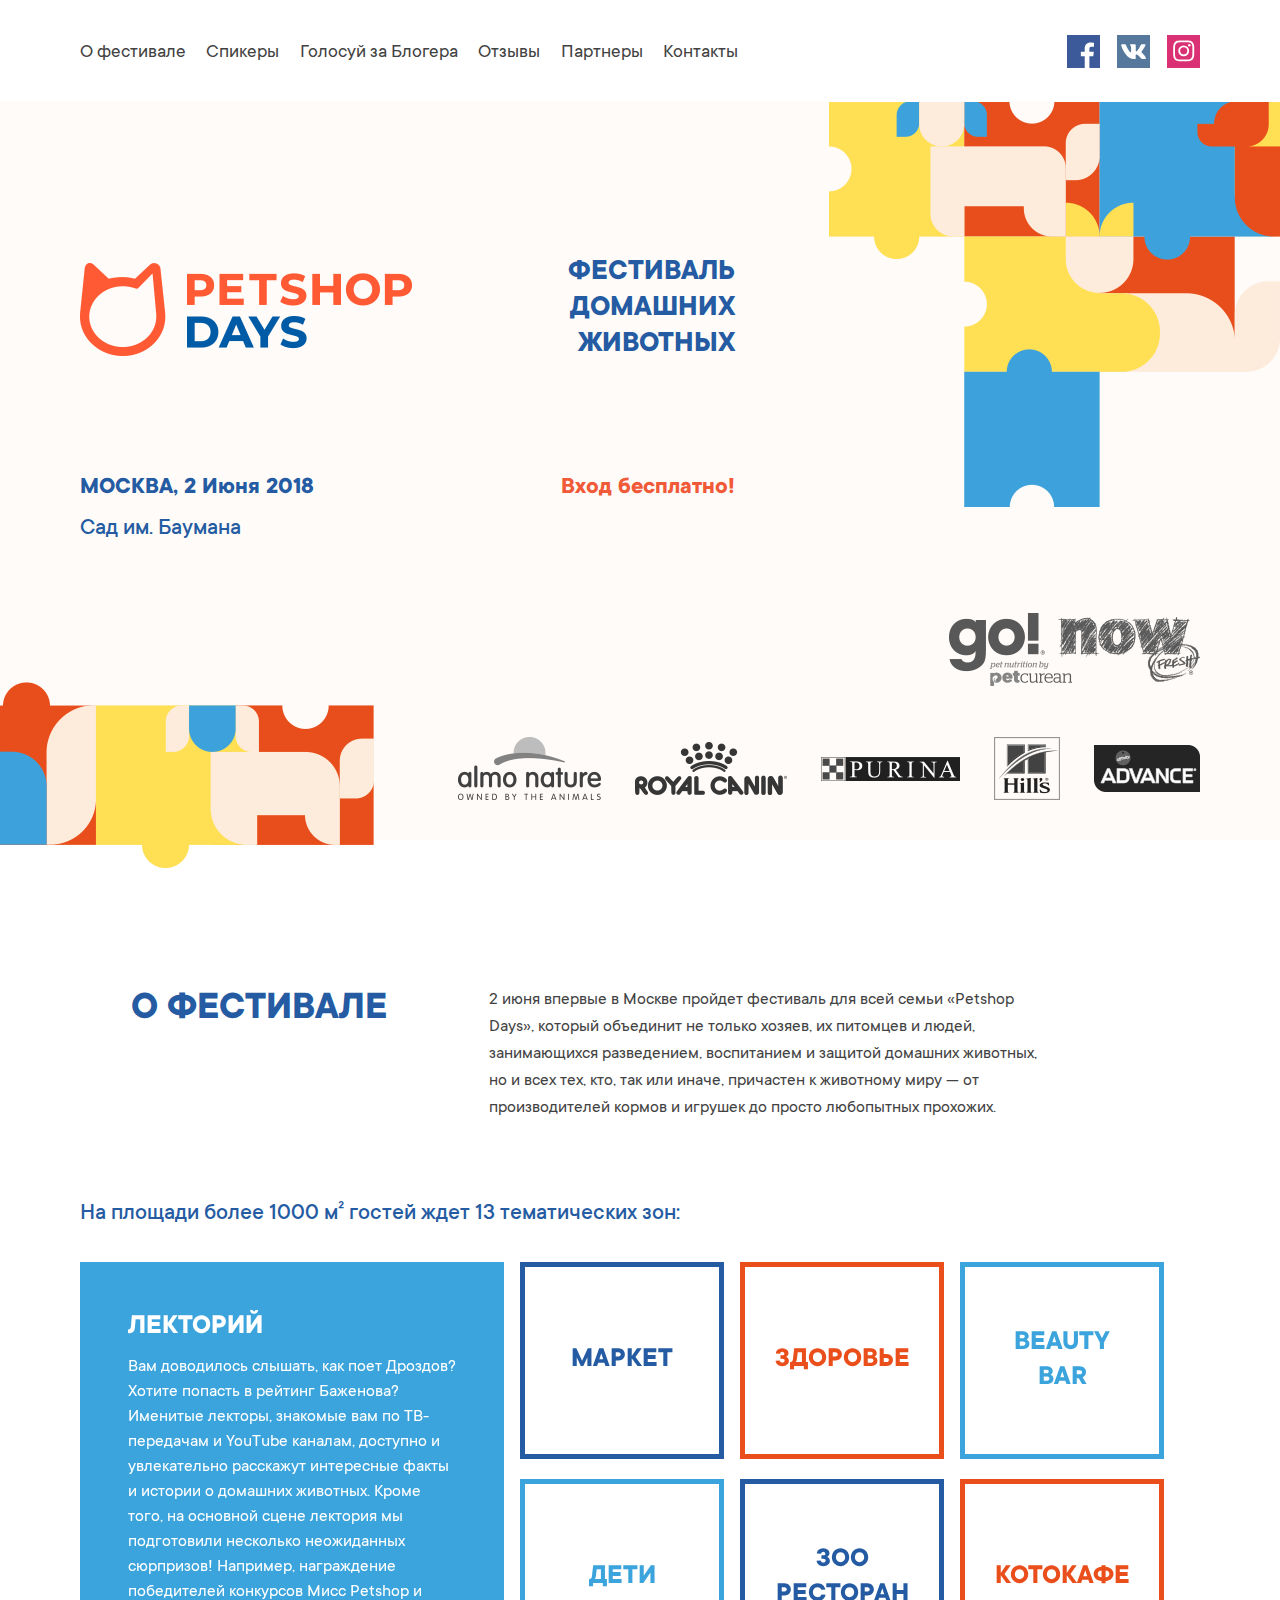
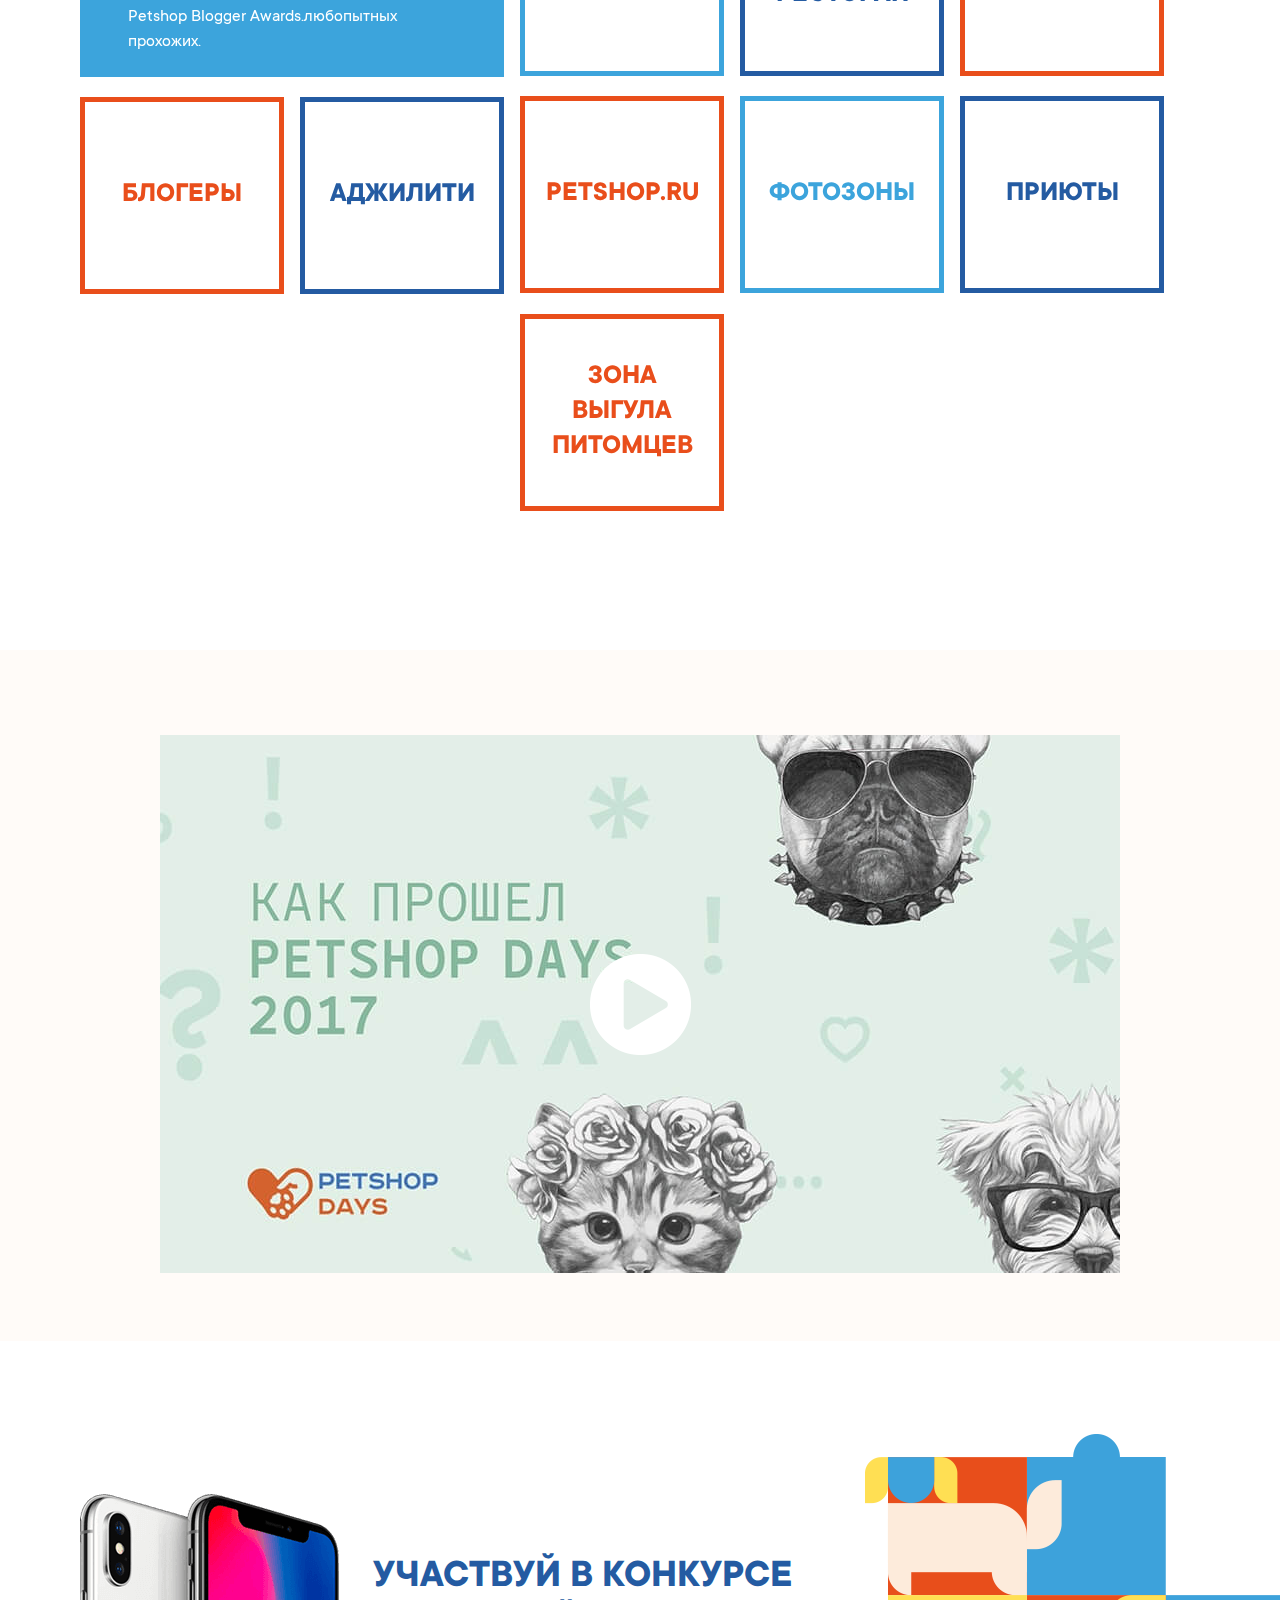
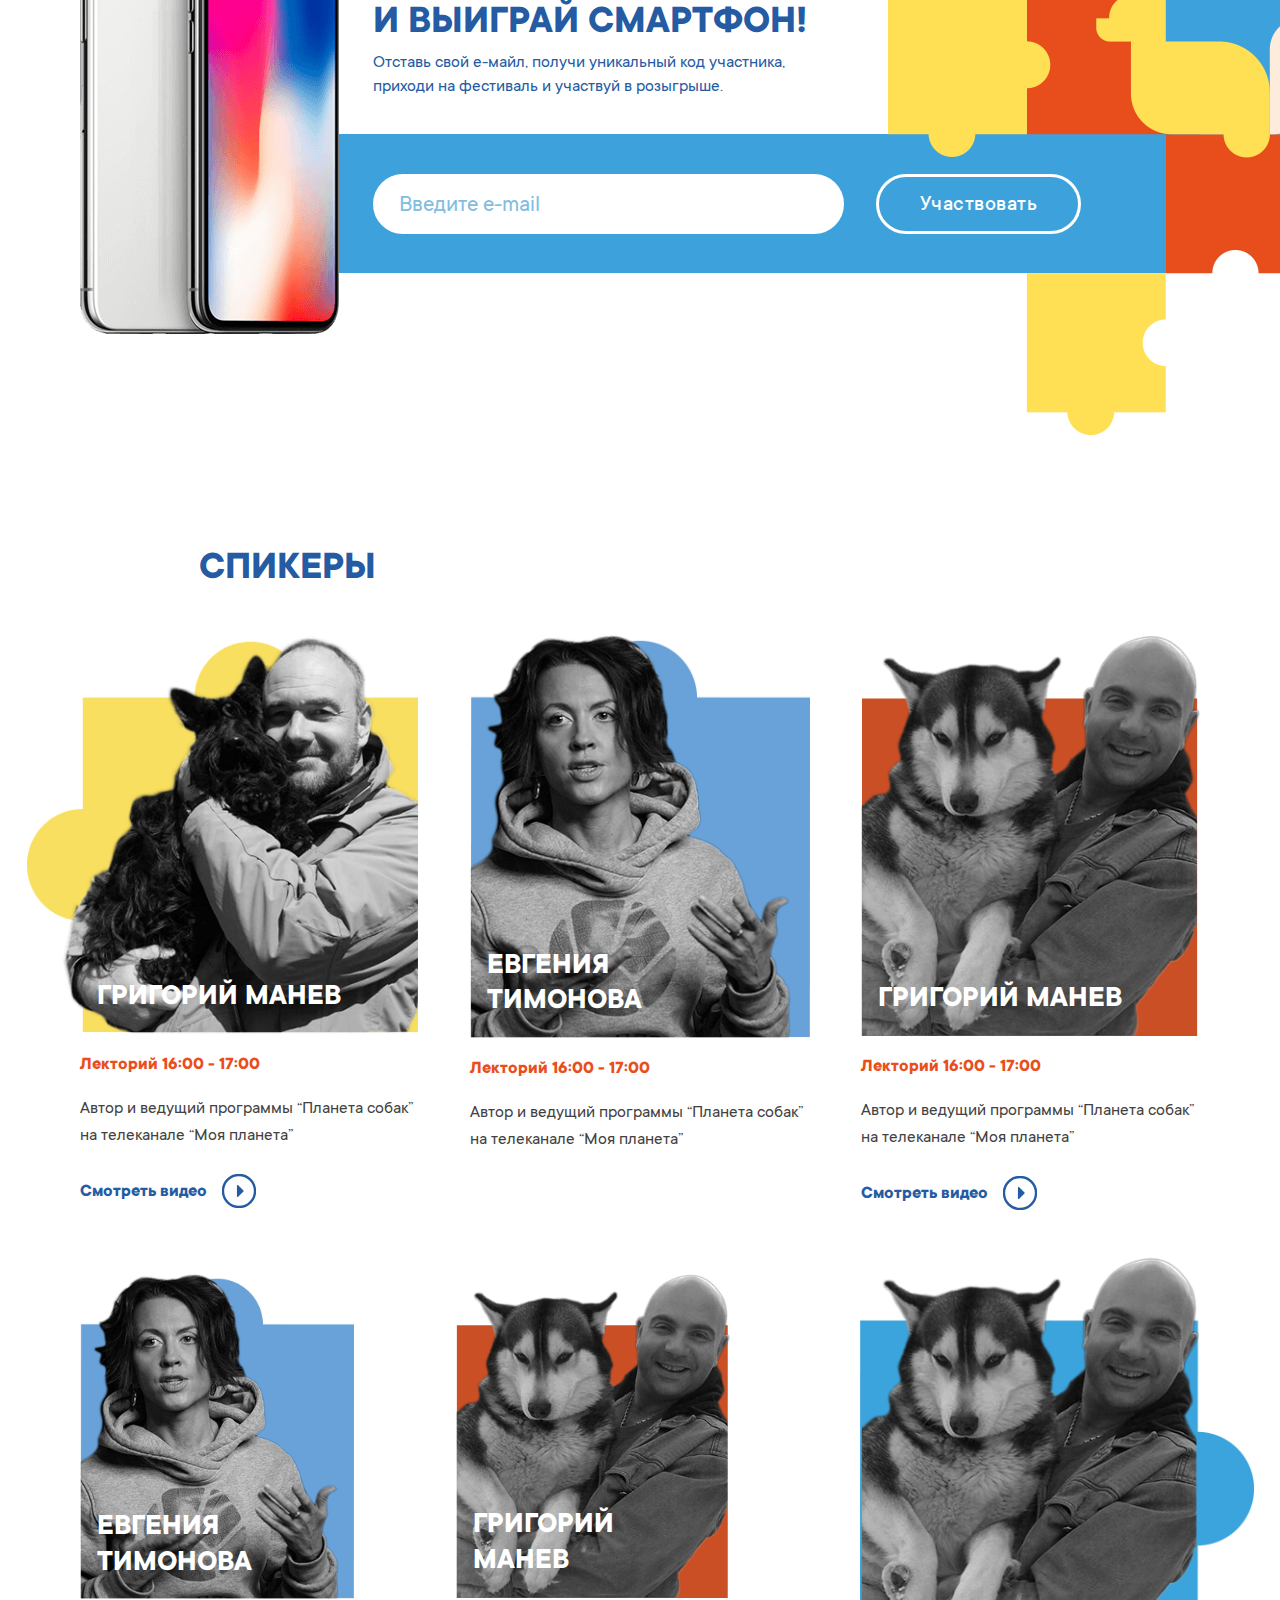
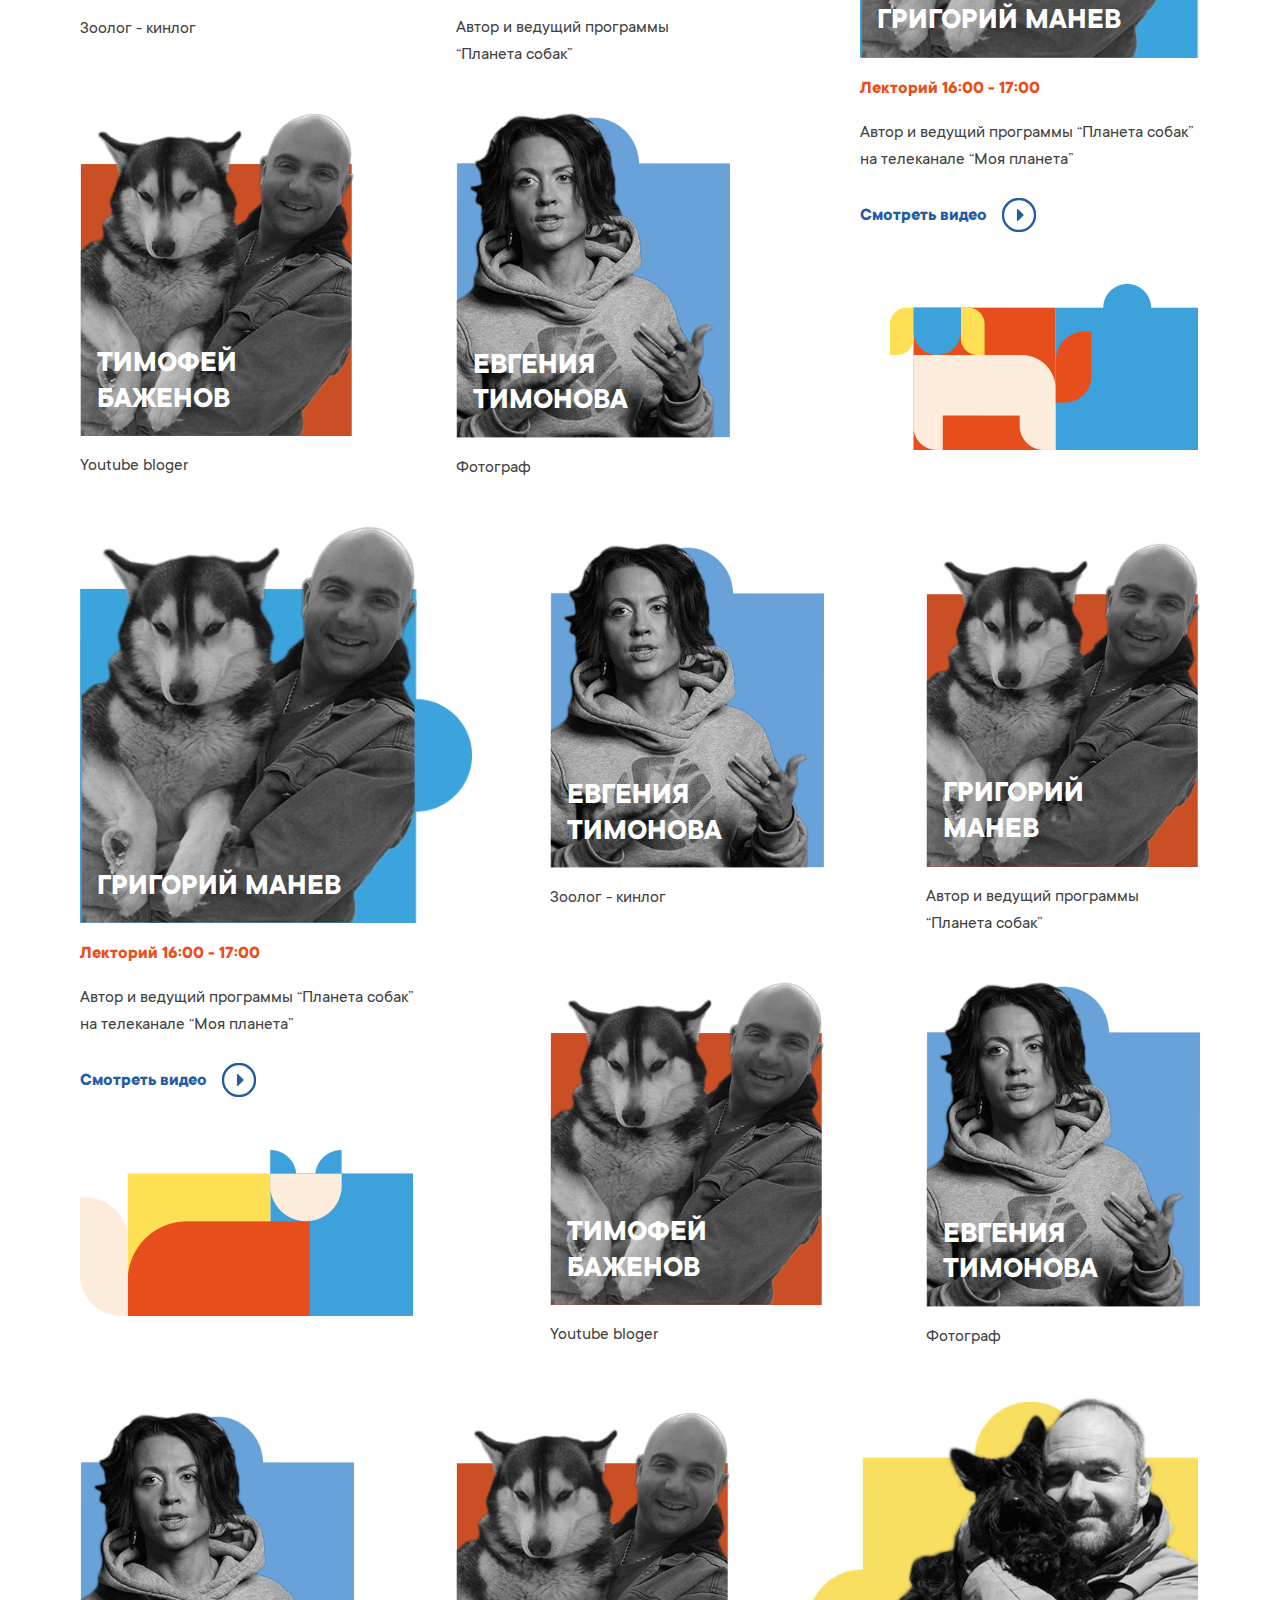
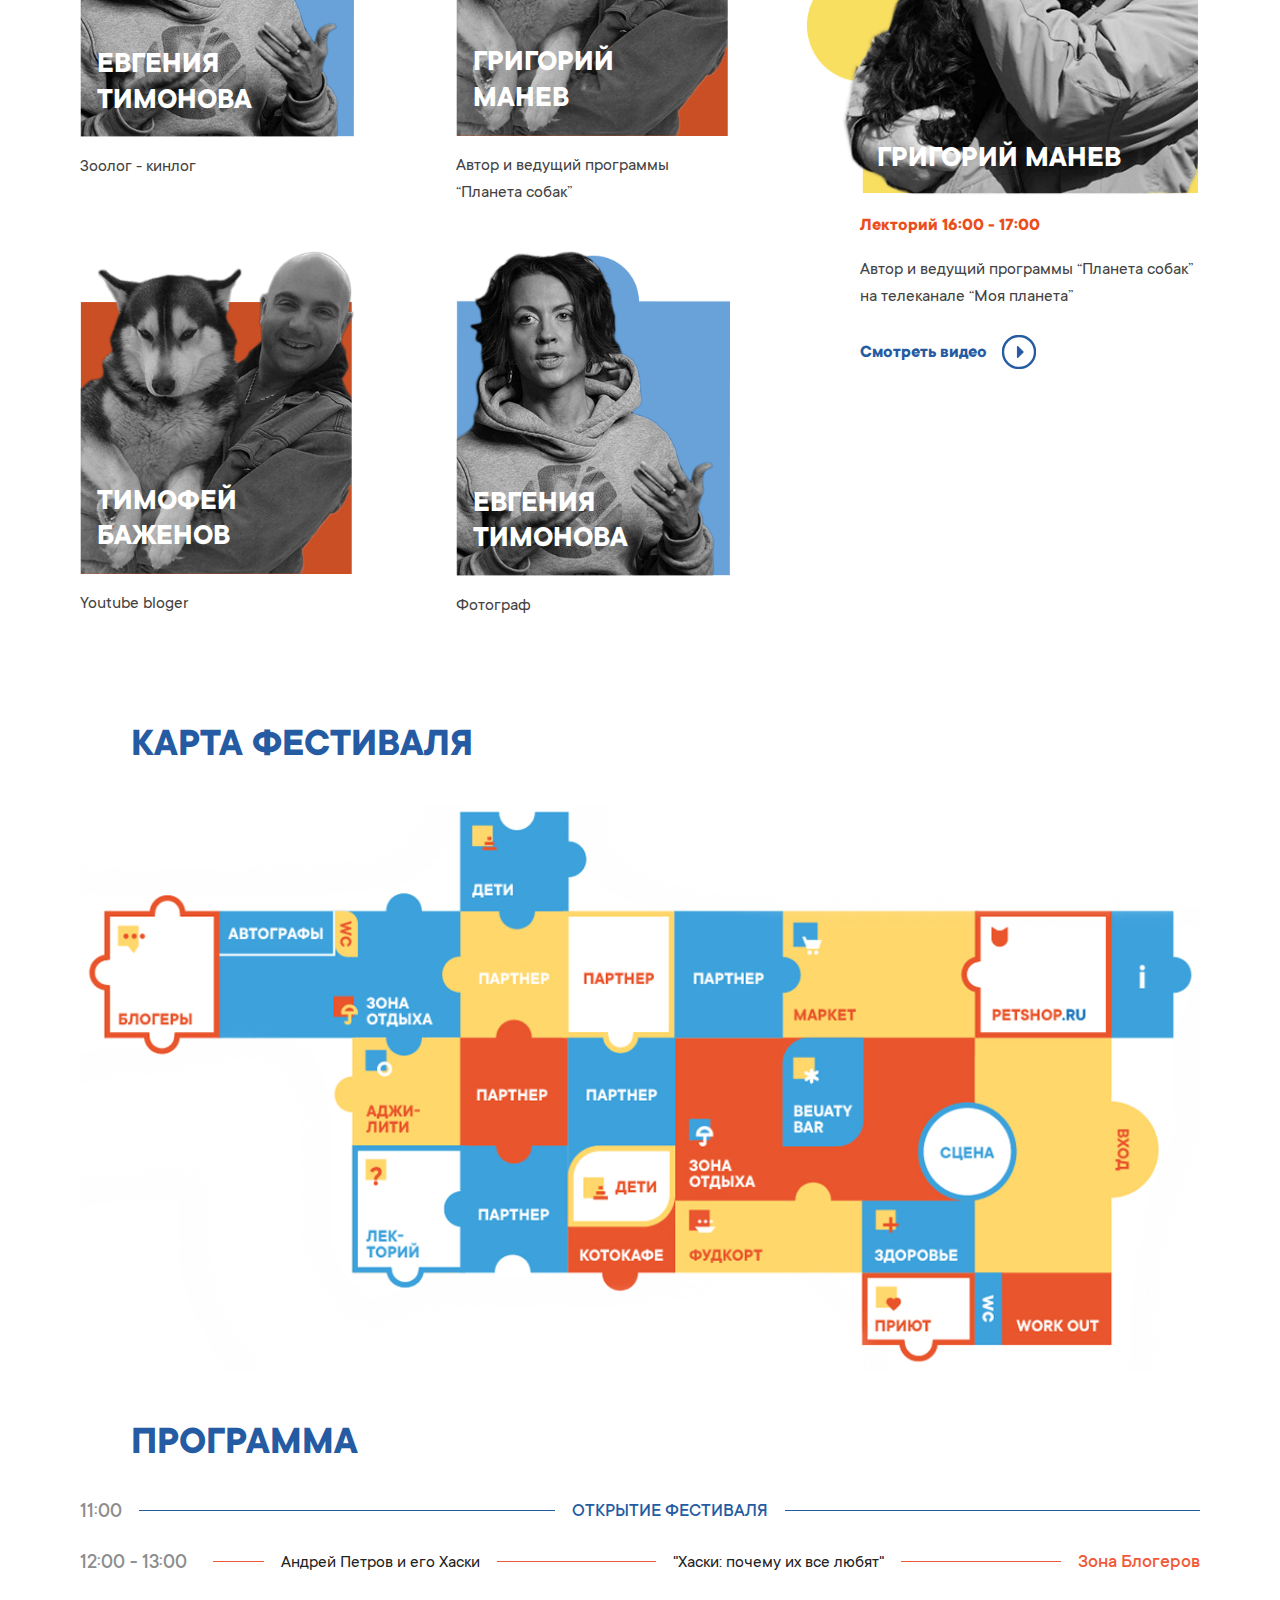
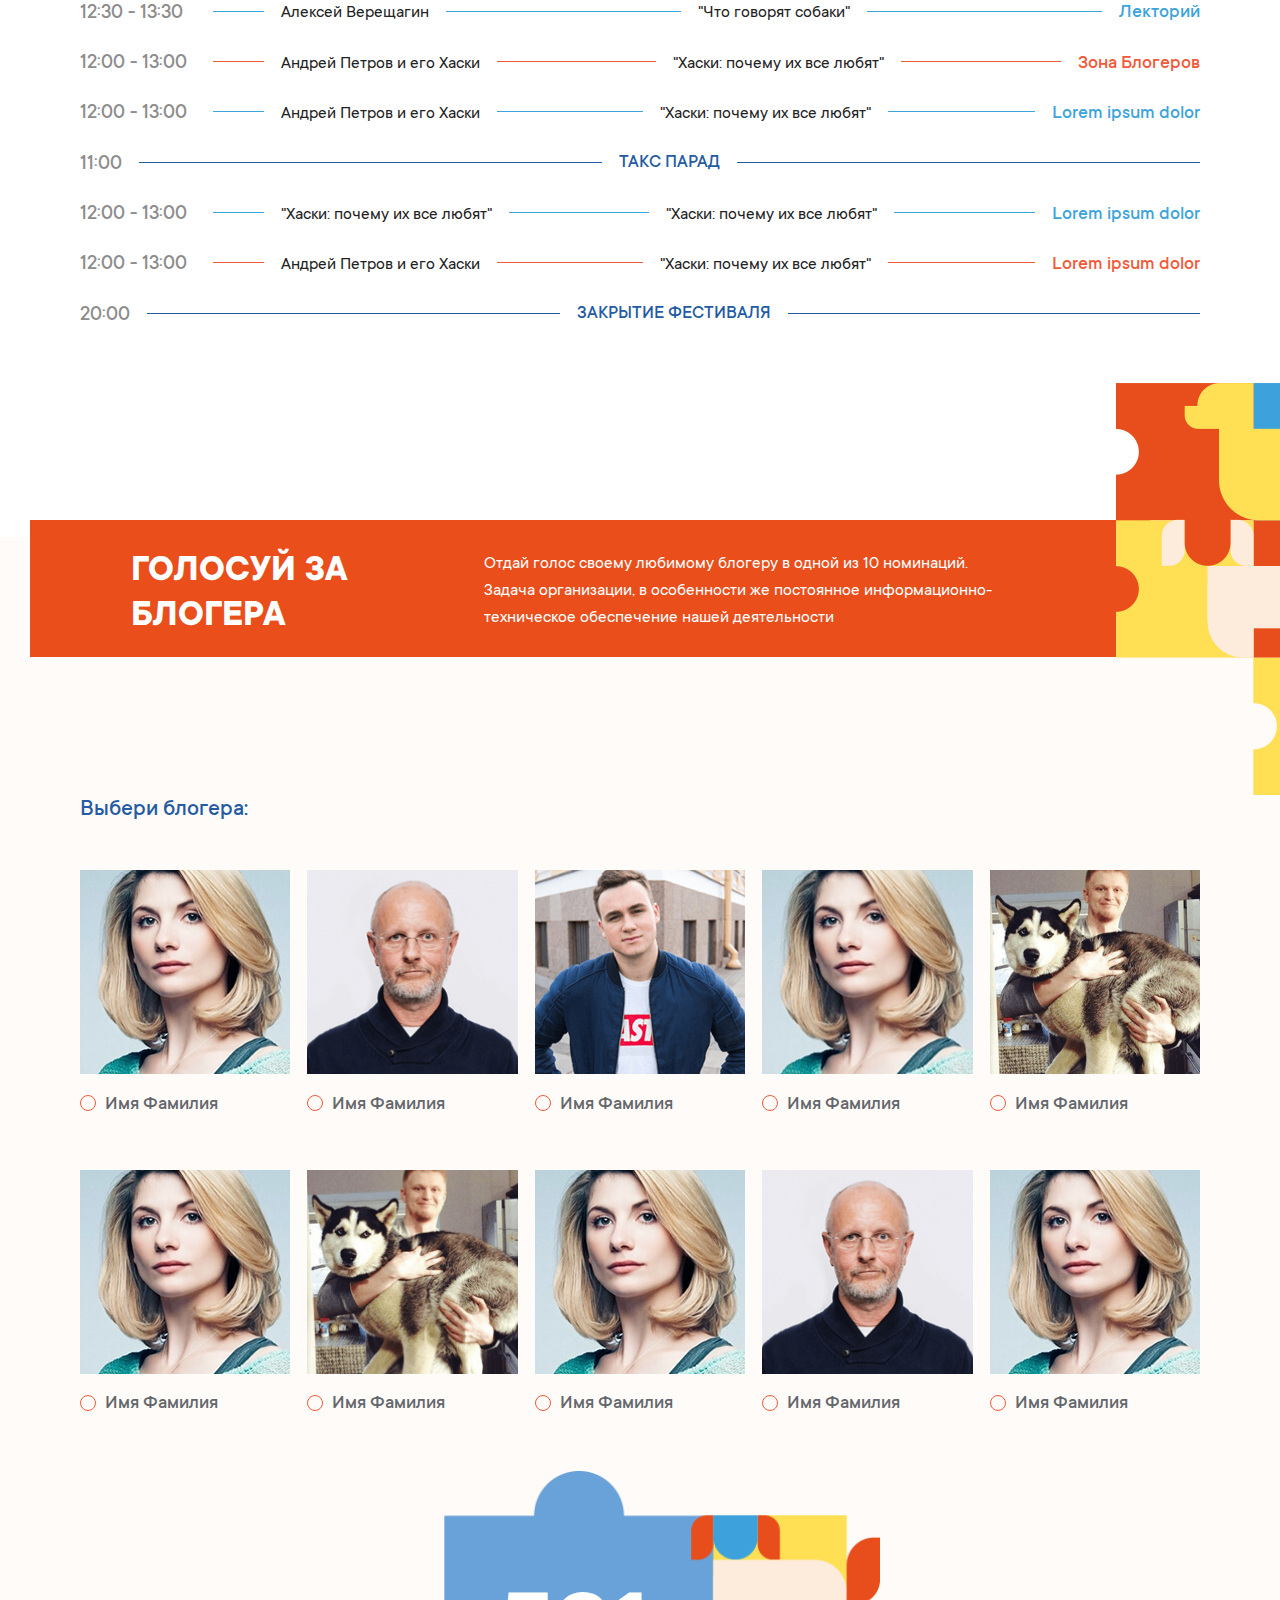
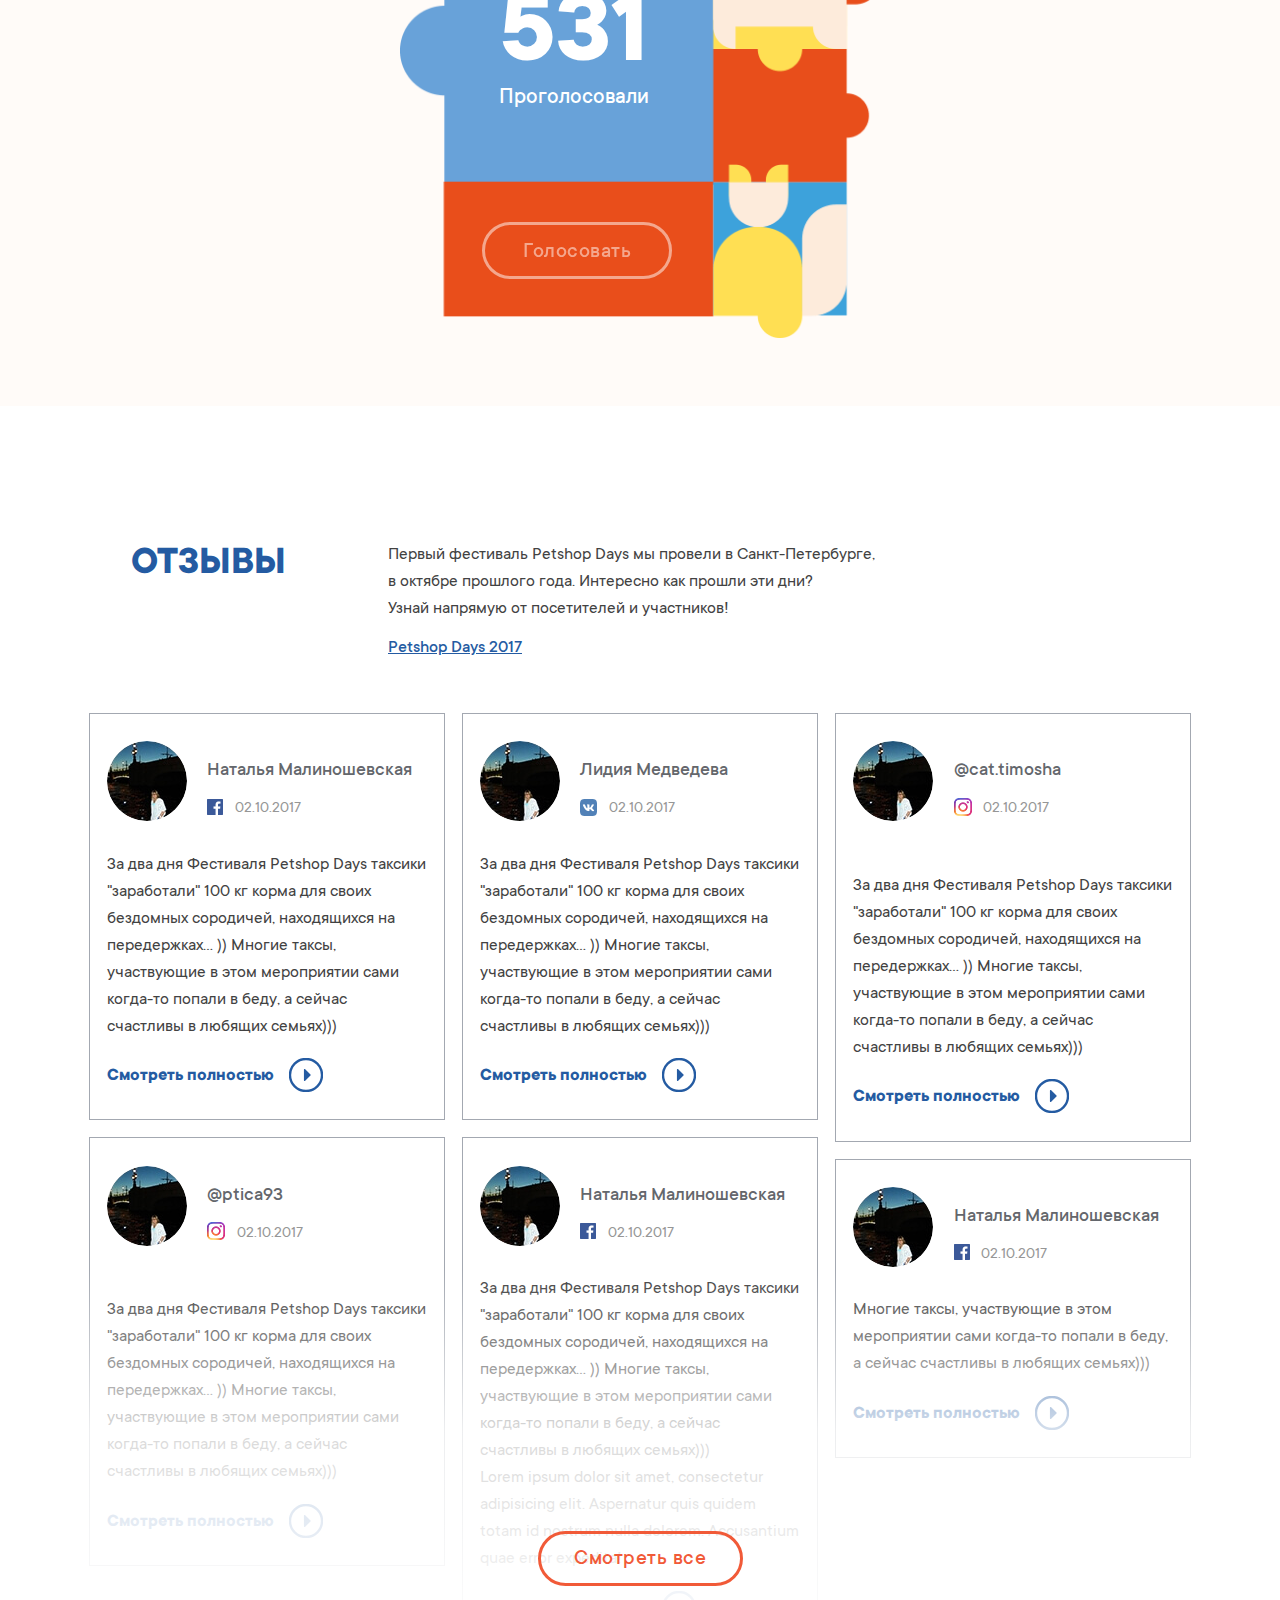
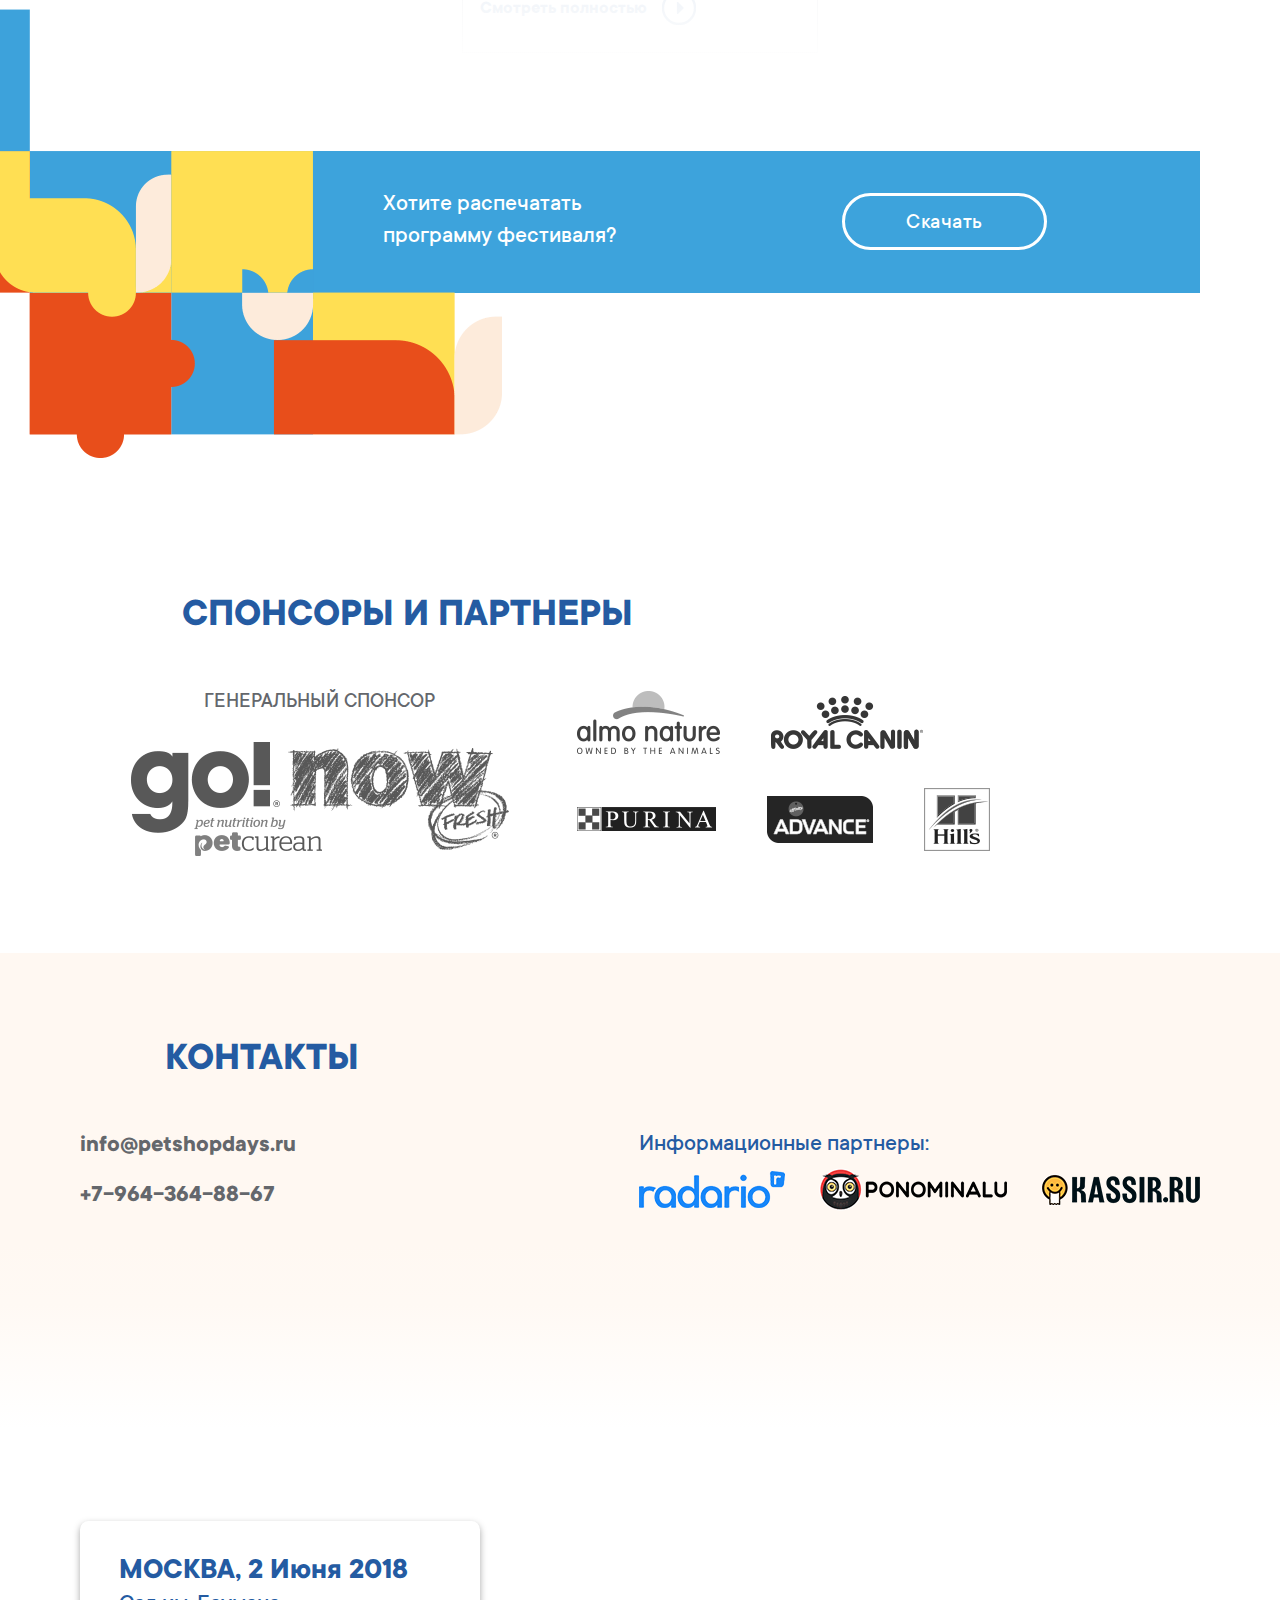
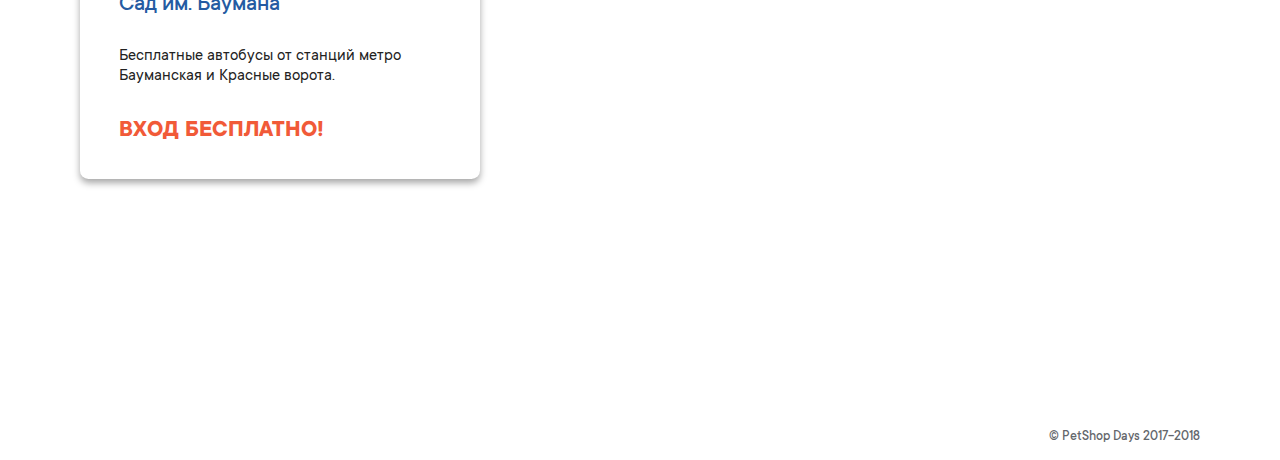
==== commit eb695860: "правки" ====
--- a/index.html
+++ b/index.html
@@ -215,6 +215,11 @@
                         <div class="s_speak__img">
                             <img src="images/speak/1.png" style="margin-left: -15.5%; max-width: calc(100% + 15%)" alt="">
                             <div class="s_speak__img_txt">
+                              <div class="s_speak__item_soc">
+                                <a href="#"><span><img src="images/ico/fb-w.svg" alt=""></span></a>
+                                <a href="#"><span><img src="images/ico/vk-w.svg" alt=""></span></a>
+                                <a href="#"><span><img src="images/ico/yt-w.svg" alt=""></span></a>
+                              </div>
                                 <h4>Григорий Манев</h4>
                                 <p>“Есть ли у животных душа?”</p>
                             </div>
@@ -227,6 +232,10 @@
                         <div class="s_speak__img">
                             <img src="images/speak/2.png" alt="">
                             <div class="s_speak__img_txt">
+                              <div class="s_speak__item_soc">
+                                <a href="#"><span><img src="images/ico/fb-w.svg" alt=""></span></a>
+                                <a href="#"><span><img src="images/ico/vk-w.svg" alt=""></span></a>
+                              </div>
                                 <h4>Евгения Тимонова</h4>
                                 <p>“Есть ли у животных душа?”</p>
                             </div>
@@ -238,6 +247,10 @@
                         <div class="s_speak__img">
                             <img src="images/speak/3.png" alt="">
                             <div class="s_speak__img_txt">
+                              <div class="s_speak__item_soc">
+                                <a href="#"><span><img src="images/ico/vk-w.svg" alt=""></span></a>
+                                <a href="#"><span><img src="images/ico/yt-w.svg" alt=""></span></a>
+                              </div>
                                 <h4>Григорий Манев</h4>
                                 <p>“Есть ли у животных душа?”</p>
                             </div>
@@ -252,6 +265,9 @@
                                 <div class="s_speak__img">
                                     <img src="images/speak/2.png" alt="">
                                     <div class="s_speak__img_txt">
+                                      <div class="s_speak__item_soc">
+                                        <a href="#"><span><img src="images/ico/yt-w.svg" alt=""></span></a>
+                                      </div>
                                         <h4>Евгения Тимонова</h4>
                                         <p>“Есть ли у животных душа?”</p>
                                     </div>
@@ -650,53 +666,10 @@
                         </div>
                     </div>
                 </div>
-                <h5>Выбери номинацию:</h5>
                 <div class="s_vote__choose2">
-                    <div class="s_vote__choose2_left">
-                        <div class="g_radio">
-                            <input type="radio" name="nomination" id="r111">
-                            <label for="r111"><span>Самый яркий вайнер Instagram</span></label>
-                        </div>
-                        <div class="g_radio">
-                            <input type="radio" name="nomination" id="r112">
-                            <label for="r112"><span>Самый красивый блог в Instagram</span></label>
-                        </div>
-                        <div class="g_radio">
-                            <input type="radio" name="nomination" id="r113">
-                            <label for="r113"><span>Лучшая рекламная кампания с блогерами</span></label>
-                        </div>
-                        <div class="g_radio">
-                            <input type="radio" name="nomination" id="r114">
-                            <label for="r114"><span>Лучшее познавательное видео на YouTube</span></label>
-                        </div>
-                        <div class="g_radio">
-                            <input type="radio" name="nomination" id="r115">
-                            <label for="r115"><span>Лучшее видео о путешествиях на YouTube</span></label>
-                        </div>
-                        <div class="g_radio">
-                            <input type="radio" name="nomination" id="r116">
-                            <label for="r116"><span>Самый яркий вайнер Instagram</span></label>
-                        </div>
-                        <div class="g_radio">
-                            <input type="radio" name="nomination" id="r113">
-                            <label for="r113"><span>Лучшая рекламная кампания с блогерами</span></label>
-                        </div>
-                        <div class="g_radio">
-                            <input type="radio" name="nomination" id="r112">
-                            <label for="r112"><span>Самый красивый блог в Instagram</span></label>
-                        </div>
-                        <div class="g_radio">
-                            <input type="radio" name="nomination" id="r112">
-                            <label for="r112"><span>Самый красивый блог в Instagram</span></label>
-                        </div>
-                        <div class="g_radio">
-                            <input type="radio" name="nomination" id="r111">
-                            <label for="r111"><span>Самый яркий вайнер Instagram</span></label>
-                        </div>
-                    </div>
                     <div class="s_vote__choose2_right" style="background-image: url('images/pattern-5.png')">
-                        <h5>531 <span>Проголосовали</span></h5>
-                        <a href="#" class="g_btn_white g_btn _disabled _open_pop" data-name="thnx"><span>Голосовать</span></a>
+                        <h5><b>531</b> <span>Проголосовали</span></h5>
+                      <a href="#" class="s_vote__choose2_btn g_btn_white g_btn _disabled _open_pop" data-name="thnx"><span>Голосовать</span></a>
                     </div>
                 </div>
             </div>
--- a/css/main.css
+++ b/css/main.css
@@ -1,3 +1 @@
-html,body,div,span,applet,object,iframe,h1,h2,h3,h4,h5,h6,p,blockquote,pre,a,abbr,acronym,address,big,cite,code,del,dfn,em,img,ins,kbd,q,s,samp,small,strike,strong,sub,sup,tt,var,b,u,i,center,dl,dt,dd,ol,ul,li,fieldset,form,label,legend,table,caption,tbody,tfoot,thead,tr,th,td,article,aside,canvas,details,embed,figure,figcaption,footer,header,hgroup,menu,nav,output,ruby,section,summary,time,mark,audio,video{margin:0;padding:0;border:0;font-size:100%;font:inherit;vertical-align:baseline;box-sizing:border-box}article,aside,details,figcaption,figure,footer,header,hgroup,menu,nav,section{display:block}body{line-height:1}ol,ul{list-style:none}blockquote,q{quotes:none}blockquote:before,blockquote:after,q:before,q:after{content:'';content:none}table{border-collapse:collapse;border-spacing:0}html{color:#222;font-size:1em;line-height:1.4}::-moz-selection{background:#b3d4fc;text-shadow:none}::selection{background:#b3d4fc;text-shadow:none}:focus{outline:none}hr{display:block;height:1px;border:0;border-top:1px solid #ccc;margin:1em 0;padding:0}audio,canvas,iframe,img,svg,video{vertical-align:middle}fieldset{border:0;margin:0;padding:0}textarea{resize:vertical}input,textarea{box-sizing:border-box;border:none}.browserupgrade{margin:0.2em 0;background:#ccc;color:#000;padding:0.2em 0}a{text-decoration:none}button{padding:0;background:none;border:none}@font-face{font-family:'TTCommons';src:url("../webfonts/TTCommons-Regular.eot?#iefix") format("embedded-opentype"),url("../webfonts/TTCommons-Regular.woff") format("woff"),url("../webfonts/TTCommons-Regular.ttf") format("truetype"),url("../webfonts/TTCommons-Regular.svg#TTCommons-Regular") format("svg");font-weight:400;font-style:normal}@font-face{font-family:'TTCommons';src:url("../webfonts/TTCommons-Medium.eot?#iefix") format("embedded-opentype"),url("../webfonts/TTCommons-Medium.woff") format("woff"),url("../webfonts/TTCommons-Medium.ttf") format("truetype"),url("../webfonts/TTCommons-Medium.svg#TTCommons-Medium") format("svg");font-weight:500;font-style:normal}@font-face{font-family:'TTCommons';src:url("../webfonts/TTCommons-Bold.eot?#iefix") format("embedded-opentype"),url("../webfonts/TTCommons-Bold.woff") format("woff"),url("../webfonts/TTCommons-Bold.ttf") format("truetype"),url("../webfonts/TTCommons-Bold.svg#TTCommons-Bold") format("svg");font-weight:700;font-style:normal}body,html{font:17px TTCommons, Helvetica, Helvetica Neue, Arial;cursor:default;overflow-x:hidden}.container{max-width:1160px;width:100%;padding-left:20px;padding-right:20px;margin-left:auto;margin-right:auto}section{overflow-x:hidden}.g_btn_red{font-size:1.3rem;letter-spacing:.5px;color:#f15a38;border-radius:1.875rem;border:0.188rem solid #f15a38;font-weight:500;line-height:1;padding:1.0rem 1.6rem 0.7rem;display:inline-flex;justify-content:center;align-items:center;flex-direction:row;cursor:pointer;user-select:none;min-width:205px;transition:.25s}.g_btn_red span{transition:transform .125s}.g_btn_red._disabled{opacity:.5;pointer-events:none;cursor:default}.g_btn_red:hover{background-color:#f15a38;color:#fff}.g_btn_white{font-size:1.3rem;letter-spacing:.5px;color:#fff;border-radius:1.875rem;border:0.188rem solid #fff;font-weight:500;line-height:1;padding:1.0rem 1.6rem 0.7rem;display:inline-flex;justify-content:center;align-items:center;flex-direction:row;cursor:pointer;user-select:none;min-width:205px;transition:.25s}.g_btn_white span{transition:transform .125s}.g_btn_white._disabled{opacity:.5;pointer-events:none;cursor:default}.g_btn_white:hover{background-color:#fff;color:#f15a38}.g_btn_outline{font-size:1.3rem;letter-spacing:.5px;color:#fff;border-radius:1.875rem;border:0.188rem solid #fff;font-weight:500;line-height:1;padding:1.0rem 1.6rem 0.7rem;display:inline-flex;justify-content:center;align-items:center;flex-direction:row;cursor:pointer;user-select:none;min-width:205px;transition:.25s}.g_btn_outline span{transition:transform .125s}.g_btn_outline._disabled{opacity:.5;pointer-events:none;cursor:default}.g_btn_outline:hover{background-color:#fff;color:#3ca4dc}.g_title{font-weight:700;font-size:2.353rem;color:#245ba2}.g_link{font-size:1.06rem;color:#245ba2;font-weight:600;user-select:none;cursor:pointer;display:inline-flex;justify-content:flex-start;align-items:center;flex-direction:row}.g_link:hover i{transform:translateX(4px)}.g_link:hover i svg path{fill:#fff}.g_link:hover i svg circle{fill:#245ba2 !important}.g_link i{margin-left:.9rem;transition:.25s;width:30px;margin-top:-3px}.g_link i svg{width:34px}.g_link i svg path{fill:#245ba2;transition:.25s}.g_link i svg circle{stroke-width:12px !important;stroke:#245ba2 !important;transition:.25s}.g_go_left{position:relative;z-index:0;display:flex;justify-content:flex-start;align-items:center;flex-direction:row;margin-top:-5rem;pointer-events:none}.g_go_left:before{content:'';position:absolute;width:100%;height:142px;left:0;bottom:165px;background-color:#3da3dc;z-index:-2}.g_go_left h5{font-weight:500;line-height:1.33;font-size:1.2rem;color:#fff;max-width:250px;text-align:left}.g_go_left>img{margin-left:-21rem}.g_go_left>div{display:flex;justify-content:space-between;align-items:center;flex-direction:row;pointer-events:all;flex-grow:2;margin-left:-7rem;margin-right:9rem}.g_go_left .g_btn_white:hover{color:#3ca4dc}.g_go_right{position:relative;z-index:0;display:flex;justify-content:flex-start;align-items:center;flex-direction:row;margin-top:-1rem;pointer-events:none;color:#fff}.g_go_right:before{content:'';position:absolute;width:100%;height:137px;left:0;bottom:138px;background-color:#e94e1b;z-index:-2}.g_go_right h2{max-width:20.9rem;text-align:left;font-weight:700;line-height:1.17;font-size:2.25rem;color:#fff;margin-right:2rem}.g_go_right p{max-width:530px;line-height:1.5;font-size:1.059rem;color:#fff;margin-right:-3rem}.g_go_right>img{margin-right:-22rem}.g_go_right>div{display:flex;justify-content:space-between;align-items:center;flex-direction:row;pointer-events:all;flex-grow:2;margin-left:3rem;padding-top:1.6rem;margin-right:9rem}.g_radio{cursor:pointer;user-select:none}.g_radio:hover label{color:#f15a38}.g_radio label{padding-left:25px;font-size:1.176rem;line-height:1.3;font-weight:500;color:#64676c;cursor:pointer;position:relative;display:block;transition:.25s}.g_radio label:before{content:'';position:absolute;left:0;top:0.15rem;width:14px;height:14px;border:1px solid #f15a38;border-radius:50%}.g_radio label:after{content:'';position:absolute;left:0;top:0.15rem;width:14px;height:14px;background-color:#f15a38;border:1px solid #f15a38;border-radius:50%;transform:scale(0);transition:.25s}.g_radio input{position:absolute;visibility:hidden;z-index:-1;pointer-events:none;left:-9999px}.g_radio input:checked+label{cursor:default;color:#f15a38}.g_radio input:checked+label span:before{display:none}.g_radio input:checked+label:after{transform:scale(0.65)}.g_txt>:last-child{margin-bottom:0}.g_txt hr{border:none;border-bottom:2px solid #f15a38;margin:1.8rem 0}.g_txt p{line-height:1.5;font-size:1rem;margin-bottom:1.7rem}.g_txt p small{font-size:.95rem}.g_txt p b{font-weight:700;color:#424242;font-size:1.125rem}.g_txt b{font-weight:700}.g_txt strong{font-weight:700}.g_txt h1{text-transform:uppercase;margin-bottom:2.2rem;font-weight:700;line-height:0.89;font-size:2.25rem;color:#245ba2}.g_txt h1+small{font-weight:300;color:#9a9999;font-size:1rem;margin-top:-25px;margin-bottom:20px;display:block}.g_txt h2{text-transform:uppercase;color:#424242;font-size:1.875rem;margin-bottom:1.3rem}.g_txt h2 small{font-size:1.625rem}.g_txt h3{font-weight:500;font-size:1.5rem;color:#245ba2;padding-top:1rem;margin-bottom:1.2rem}.g_txt h4{text-transform:uppercase;font-weight:700;color:#424242;margin-bottom:1.1rem;padding-top:1.3rem;font-size:1.25rem}.g_txt h5{font-weight:700;color:#424242;font-size:1.4rem;margin-bottom:0.8rem;padding-top:1.1rem}.g_txt h6{font-weight:400;color:#245ba2;font-size:1.2rem;margin-bottom:0.8rem;padding-top:1rem;line-height:1.4}.g_txt p a span,.g_txt li a span{background:linear-gradient(to right, #424242 0%, #f15a38 98%);color:#245ba2;font-weight:700;background-repeat:no-repeat;background-position:left 85%;transition:background-size .25s;line-height:1.2;padding-bottom:5px;background-size:0px 1px}.g_txt p a:hover span,.g_txt li a:hover span{color:#f15a38;background-size:100% 1px}.g_txt i{font-style:italic}.g_txt ul{margin-bottom:2.5rem;text-align:left;padding-left:1.8rem}.g_txt ul li{color:#424242;font-size:1.125rem;padding-left:40px;position:relative;line-height:1.35}.g_txt ul li:hover:before{background-color:#245ba2;width:30px}.g_txt ul li:before{content:'';position:absolute;left:0;top:0.6rem;width:20px;height:2px;transition:.125s;background-color:#f15a38}.g_txt ul li:not(:last-of-type){margin-bottom:0.94rem}.g_txt ol{margin-bottom:2.5rem;text-align:left;padding-left:1.8rem}.g_txt ol li{padding-left:33px;color:#424242;font-size:1.1rem;position:relative;line-height:1.35;counter-increment:li;z-index:0}.g_txt ol li:not(:last-of-type){margin-bottom:1.25rem}.g_txt ol li:before{content:counter(li);position:absolute;width:10px;height:10px;left:5px;top:2px;text-align:center;font-weight:700;color:#fff;font-size:12px;font-family:'Muller Bold';border-radius:50%;transition:.125s}.g_txt ol li:after{content:'';position:absolute;width:20px;height:20px;box-shadow:0 0.188rem 0.375rem rgba(65,65,117,0.52);background-color:#7171ca;left:0;top:-1px;border-radius:50%;z-index:-1}.g_txt ol li:hover:after{background-color:#f15a38}.g_txt blockquote{line-height:1.5;text-align:left;font-weight:500;color:#424242;font-size:1.15rem;padding-left:25px;border-left:4px solid #245ba2;padding-top:15px;padding-bottom:15px;margin-bottom:20px}.g_txt__table{max-width:100%;overflow:auto}.g_txt table{width:100%;min-width:700px;margin-bottom:2rem;background-color:#fff;border-radius:1.3rem}.g_txt table th{text-align:left;font-weight:600}.g_txt table th,.g_txt table td{text-align:left;color:#424242;font-size:1.125rem;padding:15px 25px}.g_txt table tbody tr:nth-of-type(2n+1){background-color:#fffbf8}.g_txt figure{margin:2.5rem 0;text-align:center}.g_txt figure img{margin-bottom:15px}.g_txt figure figcaption{text-align:left;font-weight:400;font-size:0.75rem;color:#424242}.g_txt img{max-width:100%}.g_txt>img{max-height:50vh;margin-bottom:2.5rem;border-radius:1.3rem}.g_txt iframe{width:100%;position:relative}.g_txt iframe:before{content:'';display:block;padding-top:72%}.g_txt__center img{max-height:50vh;margin-bottom:2.5rem}.g_txt__block{box-shadow:0 0.313rem 0.813rem rgba(0,0,0,0.04);border-radius:0.625rem;background-color:#fff;padding:2.8rem;margin-bottom:1.5rem}.g_txt__block>:last-child{margin-bottom:0}.g_txt__cols{display:flex;justify-content:space-between;align-items:flex-start;flex-direction:row;margin-bottom:1.13rem}.g_txt__cols ul,.g_txt__cols ol{padding-left:0}.g_txt__cols>figure{width:calc(50% - 10px);margin:1rem 0}.g_txt__left,.g_txt__right{width:calc(50% - 40px)}.g_txt__video{position:relative;width:100%;padding-bottom:56.3%;margin-bottom:1.5rem;overflow:hidden}.g_txt__video iframe{position:absolute;left:0;top:0;width:100%;height:100%}.g_input{border-radius:1.882rem;border:0.176rem solid #fff;background-color:#fff;height:59px;font-size:1.412rem;padding-top:6px;color:#81bddf;padding-left:1.4rem}.g_input.placeholder{color:#81bddf;transition:.25s}.g_input:-moz-placeholder{color:#81bddf;transition:.25s}.g_input::-moz-placeholder{color:#81bddf;transition:.25s}.g_input:-ms-input-placeholder{color:#81bddf;transition:.25s}.g_input::-webkit-input-placeholder{color:#81bddf;transition:.25s}.g_input:focus.placeholder{opacity:0}.g_input:focus:-moz-placeholder{opacity:0}.g_input:focus::-moz-placeholder{opacity:0}.g_input:focus:-ms-input-placeholder{opacity:0}.g_input:focus::-webkit-input-placeholder{opacity:0}.g_input._error{background-color:#e94e1b !important;color:#fff !important}.g_input._error.placeholder{color:#fff}.g_input._error:-moz-placeholder{color:#fff}.g_input._error::-moz-placeholder{color:#fff}.g_input._error:-ms-input-placeholder{color:#fff}.g_input._error::-webkit-input-placeholder{color:#fff}.header{padding:1.59rem 0;position:fixed;width:100%;top:0;left:0;z-index:9999;background-color:#fff;transition:.25s}.header__body{display:flex;justify-content:space-between;align-items:center;flex-direction:row}.header._fixed{padding:0.8rem 0;box-shadow:0 0 14px -4px rgba(0,0,0,0.3)}.header._fixed .header__logo{width:40px;margin-right:2rem !important}.header__logo{margin-right:2rem;transition:.25s;width:0;overflow:hidden;margin-right:0 !important}.header__nav{margin-right:auto;margin-top:4px;display:flex;justify-content:flex-start;align-items:center;flex-direction:row}.header__nav_close,.header__nav_hamb{display:none}.header__nav a{font-weight:400;color:#424242;line-height:1;transition:.25s;font-size:1.176rem}.header__nav a._active{color:#f15a38}.header__nav a:hover{color:#f15a38}.header__nav a:not(:last-of-type){margin-right:1.2rem}.header__social{display:flex;justify-content:flex-start;align-items:center;flex-direction:row}.header__social a{transition:.25s;overflow:hidden}.header__social a:not(:last-of-type){margin-right:1rem}.header__social a:hover{border-radius:50%}.header__social img{width:33px}.footer{padding:1.2rem 0 0.9rem}.footer p{font-weight:500;font-size:0.824rem;color:#64676c;text-align:right}.s_main{background-color:#fffbf8;position:relative;z-index:0}.s_main:before{content:'';position:absolute;width:100%;height:28px;left:0;bottom:0;background-color:#fff;z-index:-1}.s_main__top{display:flex;justify-content:space-between;align-items:flex-start;flex-direction:row}.s_main__top>img{margin-right:-12rem}.s_main__center{margin-right:3rem}.s_main__center_top{margin-top:9rem;margin-bottom:6.5rem;display:flex;justify-content:space-between;align-items:center;flex-direction:row}.s_main__center_top h1{font-weight:700;line-height:1.2;font-size:1.765rem;color:#245ba2;max-width:19rem;text-align:right}.s_main__center_bot{display:flex;justify-content:space-between;align-items:flex-start;flex-direction:row}.s_main__center_bot h4 strong{font-weight:700;font-size:1.412rem;color:#245ba2}.s_main__center_bot h4 span{font-weight:500;font-size:1.412rem;color:#245ba2;margin-top:.8rem;display:block}.s_main__center_bot p{font-size:1.412rem;color:#f15a38;font-weight:700}.s_main__bot{display:flex;justify-content:flex-start;align-items:flex-end;flex-direction:row}.s_main__bot>img{margin-left:-15.5rem}.s_main__logos{margin-left:4rem;flex-grow:2}.s_main__logos img{transition:.25s;filter:url("data:image/svg+xml;utf8,&lt;svg xmlns='http://www.w3.org/2000/svg'&gt;&lt;filter id='grayscale'&gt;&lt;feColorMatrix type='matrix' values='0.3333 0.3333 0.3333 0 0 0.3333 0.3333 0.3333 0 0 0.3333 0.3333 0.3333 0 0 0 0 0 1 0'/&gt;&lt;/filter&gt;&lt;/svg&gt;#grayscale");filter:gray;-webkit-filter:grayscale(100%)}.s_main__logos img:hover{filter:url("data:image/svg+xml;utf8,&lt;svg xmlns='http://www.w3.org/2000/svg'&gt;&lt;filter id='grayscale'&gt;&lt;feColorMatrix type='matrix' values='1 0 0 0 0, 0 1 0 0 0, 0 0 1 0 0, 0 0 0 1 0'/&gt;&lt;/filter&gt;&lt;/svg&gt;#grayscale");-webkit-filter:grayscale(0%)}.s_main__logos_top{display:flex;justify-content:flex-end;align-items:center;flex-direction:row;margin-bottom:3rem}.s_main__logos_bot{display:flex;justify-content:flex-end;align-items:center;flex-direction:row;margin-bottom:4.0rem}.s_main__logos_bot img:not(:last-of-type){margin-right:2rem}.s_about{padding:7rem 0;overflow:visible}.s_about__head{display:flex;justify-content:flex-start;align-items:flex-start;flex-direction:row;padding:0 3rem;margin-bottom:4.6rem}.s_about__head p{line-height:1.5;font-size:1.059rem;color:#424242;max-width:560px;margin-left:6rem}.s_about h4{font-weight:500;font-size:1.412rem;color:#245ba2;margin-bottom:2rem}.s_about__body{width:100%;overflow:visible !important}.s_about__item{max-width:calc(20% - 20px);width:100%;cursor:pointer;display:flex;justify-content:center;align-items:center;flex-direction:column;padding-top:calc(18.5% - 20px);margin-bottom:20px;position:relative;background-color:#fff;overflow:hidden;user-select:none;transition:transform 700ms cubic-bezier(0.4, 0, 0.2, 1) 0ms,opacity,background .25s !important}.s_about__item._fixer{opacity:0;pointer-events:none;cursor:default;margin-bottom:21px !important;border:4px solid transparent}.s_about__item._nextrow{margin-right:50px}.s_about__item_txt{position:absolute;left:0;top:0;width:100%;height:100%;padding:1.4rem;transition:.25s}.s_about__item h5{font-weight:700;line-height:1.25;font-size:1.65rem;text-align:center;position:absolute;width:100%;height:100%;left:0%;top:0%;transition:.25s;padding:0 3rem;display:flex;justify-content:center;align-items:center;flex-direction:row}.s_about__item._blue{color:#3ca4dc;border:0.313rem solid #3ca4dc}.s_about__item._blue:hover{background:#3ca4dc;color:#fff}.s_about__item._red{color:#e94e1b;border:0.313rem solid #e94e1b}.s_about__item._red:hover{background-color:#e94e1b;color:#fff}.s_about__item._yellow{color:#245ba2;border:0.313rem solid #245ba2}.s_about__item._yellow:hover{background-color:#245ba2;color:#fff}.s_about__item._active{max-width:calc(40% - 24px);color:#fff;padding-top:calc(37.1% - 11px);cursor:default}.s_about__item._active .s_about__item_txt{padding:2.5rem}.s_about__item._active h5{color:#fff;position:static;height:auto;padding:0 0rem}.s_about__item._active h5 span{width:100%;text-align:left}.s_about__item._active p{display:block;transform:none;visibility:visible;opacity:1}.s_about__item._active._blue{background-color:#3ca4dc}.s_about__item._active._yellow{background-color:#245ba2}.s_about__item._active._red{background-color:#e94e1b}.s_about__item p{visibility:hidden;margin-top:.7rem;font-size:1.049rem;line-height:1.4;transform:translateX(-9rem) translateY(7rem);opacity:0;transition:transform .25s}.s_about__sizer{position:absolute;visibility:hidden;pointer-events:none;width:20px}.s_video{background-color:#fffbf8;text-align:center;padding-top:5rem;padding-bottom:4rem;position:relative;z-index:0}.s_video__video{position:relative;cursor:pointer;display:inline-block;z-index:0}.s_video__video:hover i{transform:scale(0.9)}.s_video__video:active i{transform:scale(0.7)}.s_video__video._active img{opacity:0;z-index:-1;pointer-events:none}.s_video__video._active i{pointer-events:none}.s_video__video iframe{position:absolute;left:0;top:0;width:100%;height:100%;z-index:-1}.s_video__video img{position:relative;z-index:9;max-width:100%;transition:.875s}.s_video__video i{position:absolute;left:50%;top:50%;z-index:9;margin-left:-50px;margin-top:-50px;transition:.25s}.s_win{padding-top:9rem;padding-bottom:6.5rem;overflow:hidden}.s_win__body{display:flex;justify-content:flex-start;align-items:center;flex-direction:row}.s_win__left{width:259px;margin-right:2rem}.s_win__left img{max-width:100%}.s_win__right{flex-grow:2}.s_win__right_txt{max-width:436px}.s_win__form{background-color:#3da2db;position:relative;height:139px;display:flex;justify-content:flex-start;align-items:center;flex-direction:row;margin-top:2rem;margin-left:-2rem;padding-left:2rem;padding-right:7rem}.s_win__form_thnx{position:absolute;background-color:#3da2db;color:#fff;width:87%;opacity:0;visibility:hidden;pointer-events:none;z-index:-1;transition:.25s}.s_win__form_thnx._active{opacity:1;visibility:visible;pointer-events:all;z-index:5}.s_win__form_thnx .g_title{color:#fff}.s_win__form_thnx .g_title+p{color:#fff}.s_win__form>img{position:absolute;top:-300px;left:100%;margin-left:-335px;pointer-events:none}.s_win__form .g_input{height:60px;flex-grow:2;margin-right:1.9rem}.s_win__form .g_btn_outline{height:60px}.s_win p{line-height:1.33;font-size:1.059rem;margin-top:0.3rem;color:#245ba2}.s_speak{padding-top:6rem;padding-bottom:5rem}.s_speak .g_title{padding-left:7rem;margin-bottom:2.5rem}.s_speak__body{display:flex;flex-wrap:wrap;justify-content:flex-start;align-items:stretch;flex-direction:row;margin:-1.5rem}.s_speak__inner{display:flex;justify-content:space-between;align-items:flex-start;flex-direction:row;margin:0 1.5rem}.s_speak__inner_4{display:flex;flex-wrap:wrap;justify-content:flex-start;align-items:flex-start;flex-direction:row;max-width:58.0%;margin-top:1rem}.s_speak__inner_4 .s_speak__item{max-width:calc(50% - 3rem);margin:0;width:100%;margin-bottom:0rem}.s_speak__inner_4 .s_speak__item:nth-of-type(2n){margin-left:auto}.s_speak__inner_4 .s_speak__item>p{margin-bottom:3.4rem}.s_speak__inner_4+.s_speak__inner_1>img{margin-left:1.8rem}.s_speak__inner_1{width:30.4%}.s_speak__inner_1 .s_speak__item{margin:0;width:100%}.s_speak__inner_1>img{max-width:100%;margin-top:1.8rem}.s_speak__item{width:calc(33.33333% - 3rem);margin:1.5rem}.s_speak__item>span{line-height:1.63;font-size:1.059rem;color:#e94e1b;font-weight:600;display:block;margin-bottom:0.9rem}.s_speak__item>p{line-height:1.5;font-size:1.059rem;color:#424242;margin-bottom:1.6rem}.s_speak__item .g_link{margin-bottom:1.3rem}.s_speak__item:hover .s_speak__img h4{margin-bottom:.7rem}.s_speak__item:hover .s_speak__img p{max-height:50px;transform:none}.s_speak__img{max-width:100%;position:relative;margin-bottom:1.0rem}.s_speak__img img{max-width:100%}.s_speak__img_txt{position:absolute;bottom:0;width:100%;padding:1rem}.s_speak__img_txt h4{font-weight:700;line-height:1.19;font-size:1.765rem;color:#fff;max-width:80%;text-transform:uppercase;transition:.25s}.s_speak__img_txt p{font-size:1.176rem;color:#fff;font-weight:600;max-height:0;transition:.575s;transform:translateY(20px);overflow:hidden}.s_scheme .g_title{margin-bottom:2rem;padding-left:3rem}.s_scheme img{max-width:100%}.s_program{padding-top:3rem;padding-bottom:1rem}.s_program .g_title{padding-left:3rem;margin-bottom:2rem}.s_program__row{display:flex;justify-content:space-between;align-items:center;flex-direction:row}.s_program__row:hover .s_program__row_date{color:#424242}.s_program__row:not(:last-of-type){margin-bottom:1.7rem}.s_program__row._main i{background-color:#245ba2}.s_program__row._main i:last-of-type{margin-right:0}.s_program__row._main p{color:#245ba2;font-size:1.13rem;font-weight:500;text-transform:uppercase}.s_program__row._main .s_program__row_date{min-width:2rem}.s_program__row._red i{background-color:#f15a38}.s_program__row._red i:first-of-type{width:3rem;flex-grow:0}.s_program__row._red strong{color:#f15a38}.s_program__row._blue i{background-color:#3ca4dc}.s_program__row._blue i:first-of-type{width:3rem;flex-grow:0}.s_program__row._blue strong{color:#3ca4dc}.s_program__row_date{color:#8d8d8d;font-weight:500;line-height:1;font-size:1.25rem;min-width:6.8rem;transition:.16667s}.s_program__row span{font-size:1.059rem;line-height:1}.s_program__row strong{font-weight:500;line-height:1;font-size:1.176rem}.s_program__row i{height:1px;background-color:#424242;flex-grow:2;margin-top:-4px;margin-right:1rem;margin-left:1rem}.s_vote{margin-top:2rem;background-color:#fffbf8;position:relative;z-index:0;padding-bottom:4rem}.s_vote:before{content:'';position:absolute;width:100%;height:160px;left:0;top:0;background-color:#fff;z-index:-1}.s_vote h5{font-weight:500;line-height:1.33;font-size:1.412rem;color:#245ba2;margin-bottom:1.5rem}.s_vote__choose{display:flex;flex-wrap:wrap;justify-content:flex-start;align-items:stretch;flex-direction:row;margin:-.5rem -.5rem 1.7rem}.s_vote__item{width:calc(20% - 1rem);margin:1.5rem .5rem}.s_vote__item:hover .s_vote__item_img:before{transform:none;opacity:1}.s_vote__item:hover .s_vote__item_soc{opacity:1;transform:none}.s_vote__item_img{padding:97% 0 0rem;background-size:cover;background-repeat:no-repeat;background-position:center;position:relative;margin-bottom:1.1rem;position:relative;z-index:0}.s_vote__item_img:before{content:'';position:absolute;width:100%;height:100%;left:0;top:0;background-color:rgba(0,0,0,0.5);z-index:-1;opacity:0;transform:scale(0.9);transition:.25s}.s_vote__item_soc{position:absolute;bottom:1.1rem;width:100%;left:0;padding:0 0.6rem;display:flex;justify-content:space-around;align-items:stretch;flex-direction:row;transition:.5s;opacity:0;transform:translateY(-30px)}.s_vote__item_soc a{transition:.25s;overflow:hidden}.s_vote__item_soc a:hover{border-radius:50%}.s_vote__item_soc img{width:38px}.s_vote__choose2{display:flex;justify-content:space-between;align-items:flex-start;flex-direction:row}.s_vote__choose2_left .g_radio:not(:last-of-type){margin-bottom:1.2rem}.s_vote__choose2_right{width:480px;height:468px;background-size:contain;background-repeat:no-repeat;background-position:center;margin-top:-33px}.s_vote__choose2_right h5{color:#fff;font-weight:700;line-height:0.9;font-size:6.313rem;text-align:center;max-width:347px;margin-top:121px;margin-bottom:113px}.s_vote__choose2_right h5 span{font-size:1.375rem;display:block;font-weight:500}.s_vote__choose2_right .g_btn{margin-left:82px;min-width:190px}.s_reviews{padding-top:8rem;text-align:center}.s_reviews__head{display:flex;justify-content:flex-start;align-items:flex-start;flex-direction:row;padding:0 3rem;text-align:left;margin-bottom:3rem}.s_reviews__head p{line-height:1.5;font-size:1.059rem;color:#424242;max-width:493px;margin-left:6rem}.s_reviews__head p strong{font-size:1rem;color:#245ba2;text-decoration:underline;display:block;font-weight:500;font-size:1.059rem;margin-top:.7rem}.s_reviews__body{display:flex;justify-content:space-between;align-items:flex-start;flex-direction:row;max-height:1096px;overflow:hidden;position:relative;z-index:0;margin-bottom:-7rem}.s_reviews__body:before{content:'';position:absolute;width:100%;height:400px;left:0;bottom:0;pointer-events:none;background:linear-gradient(to bottom, rgba(255,255,255,0) 0%, rgba(255,255,255,0.8) 40%, #fff 100%);filter:progid:DXImageTransform.Microsoft.gradient( startColorstr='#ffffff', endColorstr='#ffffff', GradientType=0 );z-index:2}.s_reviews__col{width:calc(33.33333% - .5rem);margin:0 .5rem}.s_reviews__item{border:0.063rem solid #a3a8b1;padding:1.6rem 1rem;margin-bottom:1rem;text-align:left}.s_reviews__item_head{display:flex;justify-content:flex-start;align-items:flex-end;flex-direction:row;margin-bottom:1.8rem}.s_reviews__item_head h5{min-height:50px;font-weight:500;line-height:1.3;font-size:1.176rem;color:#64676c;display:flex;justify-content:flex-start;align-items:center;flex-direction:row}.s_reviews__item_head p{line-height:1.5;font-size:0.941rem;color:#969696;display:flex;justify-content:flex-start;align-items:center;flex-direction:row}.s_reviews__item_head p i{margin-top:-.2rem;margin-right:.7rem}.s_reviews__item_img{min-width:80px;height:80px;background-size:cover;background-repeat:no-repeat;background-position:center;margin-right:1.2rem;border-radius:50%;overflow:hidden}.s_reviews__item>img{margin-bottom:1.2rem;max-width:100%}.s_reviews__item>p{line-height:1.5;font-size:1.059rem;color:#424242}.s_reviews__item .g_link{margin-top:1.2rem}.s_reviews .g_btn_red{margin-top:-3rem;position:relative;z-index:5;padding-top:.9rem;margin-bottom:5rem}.s_reviews .g_go_left h5{font-size:1.412rem}.s_partners{padding:8rem 0 4rem}.s_partners .container{max-width:1059px}.s_partners .g_title{margin-bottom:3rem;padding-left:3rem}.s_partners__logos{display:flex;justify-content:flex-start;align-items:flex-start;flex-direction:row}.s_partners__logos img{transition:.25s;filter:url("data:image/svg+xml;utf8,&lt;svg xmlns='http://www.w3.org/2000/svg'&gt;&lt;filter id='grayscale'&gt;&lt;feColorMatrix type='matrix' values='0.3333 0.3333 0.3333 0 0 0.3333 0.3333 0.3333 0 0 0.3333 0.3333 0.3333 0 0 0 0 0 1 0'/&gt;&lt;/filter&gt;&lt;/svg&gt;#grayscale");filter:gray;-webkit-filter:grayscale(100%)}.s_partners__logos img:hover{filter:url("data:image/svg+xml;utf8,&lt;svg xmlns='http://www.w3.org/2000/svg'&gt;&lt;filter id='grayscale'&gt;&lt;feColorMatrix type='matrix' values='1 0 0 0 0, 0 1 0 0 0, 0 0 1 0 0, 0 0 0 1 0'/&gt;&lt;/filter&gt;&lt;/svg&gt;#grayscale");-webkit-filter:grayscale(0%)}.s_partners__logos_top{margin-right:4rem}.s_partners__logos_top p{font-weight:500;font-size:1.25rem;color:#64676c;text-transform:uppercase;margin-bottom:1.6rem;text-align:center}.s_partners__logos_bot{display:flex;flex-wrap:wrap;justify-content:flex-start;align-items:center;flex-direction:row}.s_partners__logos_bot img{margin-right:3rem;margin-bottom:2rem}.s_contacts__body{position:relative;z-index:2;padding-top:5rem;padding-bottom:1rem}.s_contacts__body:before{content:'';position:absolute;width:100%;height:476px;left:0;top:0;z-index:-1;pointer-events:none;background:linear-gradient(to bottom, #fff8f2 0%, #fff8f2 61%, rgba(255,248,242,0.84) 74%, rgba(255,248,242,0) 100%);filter:progid:DXImageTransform.Microsoft.gradient( startColorstr='#fff8f2', endColorstr='#fff8f2', GradientType=0 )}.s_contacts .g_title{padding-left:5rem;margin-bottom:2.7rem}.s_contacts__map{height:750px}.s_contacts__info{display:flex;justify-content:space-between;align-items:center;flex-direction:row}.s_contacts__left a{font-size:1.412rem;color:#64676c;display:block;font-weight:600;transition:.25s}.s_contacts__left a:hover span:before,.s_contacts__left a:hover span:after{width:50%}.s_contacts__left a span{position:relative;display:inline-block}.s_contacts__left a span:before{content:'';position:absolute;width:0;left:50%;height:3px;bottom:-2px;background-color:rgba(66,66,66,0.1);transition:.325s}.s_contacts__left a span:after{content:'';position:absolute;width:0;right:50%;height:3px;bottom:-2px;background-color:rgba(66,66,66,0.1);transition:.325s}.s_contacts__left a:hover{color:#424242}.s_contacts__left a:not(:last-of-type){margin-bottom:1.3rem}.s_contacts__right p{font-weight:500;line-height:1.33;font-size:1.412rem;color:#245ba2;margin-bottom:0.4rem}.s_contacts__right_partners{display:flex;flex-wrap:wrap;justify-content:flex-start;align-items:center;flex-direction:row}.s_contacts__right_partners img:not(:last-of-type){margin-right:2rem}.s_contacts__tooltip{padding:1.7rem 2.3rem;position:absolute;z-index:9;box-shadow:0 0.188rem 0.438rem rgba(0,0,0,0.35);border-radius:0.5rem;background-color:#fff;width:400px;max-width:100%;bottom:229px}.s_contacts__tooltip>span{display:block;font-weight:700;line-height:2;font-size:1.765rem;color:#245ba2}.s_contacts__tooltip p{margin-top:0.3rem}.s_contacts__tooltip>small{font-weight:500;line-height:1.33;font-size:1.412rem;color:#245ba2}.s_contacts__buy{margin-top:1rem}.s_contacts__buy>span{font-weight:700;line-height:1.5;font-size:1.412rem;color:#f15a38;margin-right:2rem}.s_contacts>.container{position:relative;pointer-events:none}.s_txt{overflow:hidden;background-color:#fffbf8}.s_txt .container{position:relative}.s_txt__body{display:flex;justify-content:space-between;align-items:center;flex-direction:row}.s_txt__body>img:first-of-type{position:absolute;right:97%;top:0}.s_txt__body>img:last-of-type{margin-right:-5.6rem}.s_txt .s_main__center{margin-left:6%}.s_txt .s_main__center_top{margin:1rem 2rem}.s_txt .s_main__center_top a{margin-right:6rem}.s_inner .container{max-width:960px}.s_inner__breadcrumbs{padding:1.7rem 0;display:flex;flex-wrap:wrap;justify-content:flex-start;align-items:center;flex-direction:row}.s_inner__breadcrumbs a{font-weight:500;line-height:1;font-size:1rem;color:#424242}.s_inner__breadcrumbs a:hover span:before,.s_inner__breadcrumbs a:hover span:after{width:50%}.s_inner__breadcrumbs a span{position:relative;display:inline-block}.s_inner__breadcrumbs a span:before{content:'';position:absolute;width:0;left:50%;height:1px;bottom:-2px;background-color:rgba(133,133,133,0.65);transition:.325s}.s_inner__breadcrumbs a span:after{content:'';position:absolute;width:0;right:50%;height:1px;bottom:-2px;background-color:rgba(133,133,133,0.65);transition:.325s}.s_inner__breadcrumbs small{margin-left:0.8rem;margin-right:0.8rem}.s_inner__breadcrumbs small,.s_inner__breadcrumbs>span{color:#858585}.s_inner__head{display:flex;justify-content:space-between;align-items:flex-start;flex-direction:row}.s_inner__head_col{min-width:350px;height:284px;border:0.063rem solid #858585;display:flex;justify-content:center;align-items:center;flex-direction:row;margin-right:4rem}.s_inner__head_col img{max-width:98%}.s_inner__txt{padding:3rem 0}.s_inner_bot{margin-top:-7rem}.s_inner_bot .g_go_right{padding-left:3rem}.s_inner_bot .g_go_right__back{font-weight:500;line-height:1;font-size:1.5rem;color:#fff;display:flex;justify-content:flex-start;align-items:center;flex-direction:row}.s_inner_bot .g_go_right__back:hover span:before{width:100%}.s_inner_bot .g_go_right__back span{position:relative;display:inline-block}.s_inner_bot .g_go_right__back span:before{content:'';position:absolute;width:0;left:0;height:2px;bottom:-2px;background-color:rgba(255,255,255,0.3);transition:.25s}.s_inner_bot .g_go_right__back:hover i{transform:translateX(-7px)}.s_inner_bot .g_go_right__back i{margin-right:2rem;margin-top:-5px;transition:.25s}.s_inner_bot .g_go_right:before{background-color:#3ca4dc}.s_inner_bot .g_go_right>img{margin-right:-25.2rem}.s_inner_bot__logos{display:flex;justify-content:space-between;align-items:center;flex-direction:row;margin-top:-50px;margin-bottom:6rem}.overlay{position:fixed;top:0;left:0;width:100%;height:100%;z-index:999;background:#000;opacity:0;visibility:hidden;transition:opacity .5s,visibility .75s;pointer-events:none;cursor:pointer}.overlay._visible{visibility:visible;opacity:0.55;transform:none;pointer-events:all}.popup{position:fixed;left:50%;top:0;z-index:9999;background-color:#fff;box-shadow:0.188rem 0.188rem 4.563rem rgba(0,0,0,0.3);visibility:hidden;opacity:0;transition:opacity .5s,transform .5s;text-align:center;pointer-events:none;max-width:100%;border-radius:3px;transform:translateY(-20%);width:80%}.popup._visible{visibility:visible;transform:none !important;pointer-events:all;opacity:1}.popup._back{opacity:0;transform:translateY(20%) !important}.popup_thnx{max-width:400px;padding:3rem 1rem}.popup_thnx h3{font-size:2.7rem;font-weight:700;text-transform:uppercase}.popup_thnx h3 span{display:block;font-weight:400;font-size:1.5rem;text-transform:none;margin-top:.5rem}.popup iframe{position:absolute;top:0;left:0;width:100%;height:100%}.popup_video{background-color:#000;padding-bottom:45%}.popup h2{font-weight:700;color:#32323c;font-size:1.875rem;margin-bottom:7px}.popup__close{text-align:center;cursor:pointer;position:absolute;right:-31px;top:-34px;z-index:80;transition:.25s;color:#fff;font-size:3rem;line-height:.7;font-weight:300}.popup__close:hover{color:red}@media only screen and (max-width: 1199.5px){body,html{font-size:16px}.s_main:before{display:none}.s_main__top>img{margin-right:-19rem}.s_main__center_top{margin-top:6rem;margin-bottom:5rem}.s_main__bot{margin-top:1rem}.s_main__bot>img{display:none}.s_main__logos{margin-left:0}.s_main__logos_top{justify-content:flex-start}.s_main__logos_bot{justify-content:flex-start}.s_about__head{padding-left:3rem;padding-right:0}.s_about__head p{margin-left:4rem}.s_about__item{padding-top:calc(17.5% - 20px)}.s_about__item._nextrow{margin-right:0}.s_about__item._active{padding-top:calc(35% - 11px)}.s_about__item h5{font-size:1.3rem;line-height:1.2}.s_vote__choose2_right h5{margin-top:8.2rem}}@media only screen and (max-width: 1165.5px){.s_about__item{max-width:calc(25% - 20px)}.s_about__item._active{max-width:calc(74.6% - 16px)}.s_inner_bot{margin-top:0}.s_inner_bot .g_go_right{margin-top:0;background-color:#3ca4dc;padding-bottom:1.2rem;margin-left:-20px;margin-right:-20px;margin-bottom:3rem}.s_inner_bot .g_go_right:before{display:none}.s_inner_bot .g_go_right>img{display:none}.s_inner_bot__logos{margin-top:0}.s_speak__inner_4{max-width:60%}.s_speak__inner_4+.s_speak__inner_1>img{margin-left:0}.s_speak__inner_4 .s_speak__item{max-width:calc(50% - 2.3rem)}.s_speak__inner_4 .s_speak__img_txt h4{font-size:1.45rem}.s_speak__inner_4 .s_speak__img_txt p{font-size:1rem}.s_win__left{min-width:206px}.s_win__form{margin-right:-20px}.s_win__form>img{margin-left:-220px}.s_win__form .g_input{width:361px}}@media only screen and (max-width: 960.5px){.header__logo{margin-top:2rem}.header._fixed .header__logo{margin-right:0 !important}.header__nav{position:fixed;left:0;top:0;height:100%;width:100%;flex-direction:column;background-color:#fff;transition:.25s;opacity:0;visibility:hidden;pointer-events:none;transform:translateY(-50%)}.header__nav._active{opacity:1;visibility:visible;pointer-events:all;transform:none}.header__nav_close{position:absolute;right:0;font-size:5rem;font-weight:400;color:#f15a38;top:0;z-index:3;line-height:0.6;cursor:pointer;padding:1rem;display:block}.header__nav_hamb{display:block;width:36px;cursor:pointer}.header__nav_hamb path,.header__nav_hamb circle{fill:#f15a38}.header__nav a{font-size:1.5rem}.header__nav a:not(:last-of-type){margin-right:0;margin-bottom:2rem}.s_main__center{margin-right:0}.s_main__top{margin-bottom:4rem}.s_main__top>img{position:absolute;z-index:-1;opacity:0.15;right:0;margin-right:-9rem}.s_about{padding:4.5rem 0}.s_about__head{padding-left:3rem;flex-direction:column}.s_about__head p{margin-left:0;margin-top:1rem}.s_about__item{max-width:calc(50% - 20px);margin-left:5px;margin-right:4px}.s_about__item._active{max-width:100%;padding-bottom:0;padding-top:0;height:265px;margin-left:0;margin-right:0}.s_about__item._active .s_about__item_txt{position:static}.s_about__item._fixer{height:0 !important;width:0 !important;margin-right:-20px}.s_speak .g_title{padding-left:3rem}.s_speak__item{width:calc(50% - 3rem)}.s_win__body{flex-wrap:wrap}.s_win__left{margin-bottom:2rem;max-width:136px;min-width:0}.s_program__row{flex-wrap:wrap}.s_program__row strong{order:-1;margin-right:auto}.s_program__row i:first-of-type{order:-2}.s_program__row i:not(:first-of-type){display:none}.s_program__row span{width:100%;margin-top:0.7rem}.s_program__row span:first-of-type{color:#535353}.s_program__row span:last-of-type{font-weight:500}.s_program__row_date{order:-3}.s_program__row:not(:last-of-type){margin-right:0}.s_program__row._main{flex-direction:row}.s_vote__choose+h5{text-align:center}.s_vote__choose2{flex-direction:column;align-items:center}.s_vote__choose2_right{margin-top:2rem}.s_vote__item{width:calc(33.3333% - 1rem)}.s_vote .g_go_right{background-color:#f15a38;padding:1.0rem 0 2rem;margin-bottom:3rem;margin-top:4rem;margin-left:-20px;margin-right:-20px}.s_vote .g_go_right:before{display:none}.s_vote .g_go_right>div{margin-right:0;flex-direction:column;justify-content:flex-start;padding-right:2rem}.s_vote .g_go_right>img{display:none}.s_vote .g_go_right h2{margin-right:auto;margin-bottom:1.5rem;max-width:100%}.s_vote .g_go_right p{margin-right:0}.s_reviews{padding:5rem 0 2rem}.s_reviews__head{flex-direction:column}.s_reviews__head p{margin-left:0;margin-top:1rem}.s_reviews__body{flex-wrap:wrap;max-height:1390px}.s_reviews__col{width:100%}.g_go_left{background-color:#3ca4dc;padding:1.9rem 0 2.2rem;margin-bottom:-2rem;margin-top:3rem;margin-left:-20px;margin-right:-20px}.g_go_left:before{display:none}.g_go_left>div{margin-left:auto;margin-right:auto;flex-direction:column}.g_go_left>img{display:none}.g_go_left h2{margin-right:auto;margin-bottom:1.5rem;max-width:100%}.g_go_left h5{margin-right:0;max-width:100%;text-transform:uppercase;font-weight:700;letter-spacing:1px;margin-bottom:1rem}.s_partners{padding-top:5.5rem}.s_partners .g_title{padding-left:0;text-align:center}.s_partners__logos{flex-direction:column}.s_partners__logos_top{width:100%;margin-bottom:3rem;margin-right:0;text-align:center}.s_partners__logos_bot{justify-content:center}.s_partners__logos_bot img{margin-left:3rem;margin-right:3rem}.s_partners__logos_bot img:not(:last-of-type){margin-right:0}.s_contacts .g_title{padding-left:0;text-align:center;margin-bottom:1.0rem}.s_contacts__body{padding-top:3rem}.s_contacts__info{flex-direction:column}.s_contacts__left{margin-bottom:3rem;display:flex;justify-content:center;align-items:center;flex-direction:row;width:100%}.s_contacts__left a:not(:last-of-type){margin-bottom:0;margin-right:5rem}.s_contacts__right{text-align:center}.s_contacts__tooltip{width:241px;padding-right:0rem}.footer{padding-top:1.6rem}.footer p{text-align:center}.s_inner__head{align-items:stretch}.s_inner__head_col{padding:2rem 1rem;max-width:200px;min-width:250px;height:auto;margin-right:2rem}.s_inner_bot__logos{margin-bottom:3rem}.s_inner_bot__logos img:not(:first-of-type){max-width:10%}.s_txt{padding:3rem 0}.s_txt__body{display:flex;justify-content:space-between;align-items:center;flex-direction:row}.s_txt__body>img:first-of-type{position:absolute;right:auto;left:0;opacity:.13;top:0}.s_txt__body>img:last-of-type{display:none}.s_txt .s_main__center{margin-left:0}.s_txt .s_main__center_top{margin:1rem 2rem}.s_txt .s_main__center_top a{margin-right:6rem}}@media only screen and (max-width: 700.5px){.header{padding:1.2rem 0}.s_main{padding-bottom:0rem}.s_main__center_top a{max-width:378px}.s_main__center_top a img{max-width:100%}.s_main__center_top h1{font-size:1.5rem;max-width:17rem}.s_main__logos img{filter:url("data:image/svg+xml;utf8,&lt;svg xmlns='http://www.w3.org/2000/svg'&gt;&lt;filter id='grayscale'&gt;&lt;feColorMatrix type='matrix' values='1 0 0 0 0, 0 1 0 0 0, 0 0 1 0 0, 0 0 0 1 0'/&gt;&lt;/filter&gt;&lt;/svg&gt;#grayscale");-webkit-filter:grayscale(0%)}.s_main__logos_top{flex-wrap:wrap}.s_main__logos_bot{flex-wrap:wrap}.s_main__logos_bot img{margin-bottom:2rem}.s_about__head{padding-left:0}.s_about__item._active{height:311px}.s_about__item h5{font-size:1.1rem}.s_speak__body{margin:-.4rem}.s_speak__item{width:calc(50% - .8rem);margin:.4rem}.s_speak__img_txt h4{font-size:1.5rem}.s_speak__img_txt p{font-size:1.0rem}.s_contacts__left a:not(:last-of-type){margin-right:3rem}.s_contacts__right_partners{justify-content:center}.s_contacts__right_partners img{max-width:calc(33% - 2rem)}.s_partners__logos img{filter:url("data:image/svg+xml;utf8,&lt;svg xmlns='http://www.w3.org/2000/svg'&gt;&lt;filter id='grayscale'&gt;&lt;feColorMatrix type='matrix' values='1 0 0 0 0, 0 1 0 0 0, 0 0 1 0 0, 0 0 0 1 0'/&gt;&lt;/filter&gt;&lt;/svg&gt;#grayscale");-webkit-filter:grayscale(0%)}.s_win__form{flex-wrap:wrap;max-width:100%;height:auto;padding:3rem 0;margin-left:-20px;max-width:calc(100% + 40px);padding-left:20px}.s_win__form>img{z-index:-1;margin-left:-339px;top:-431px;opacity:0.3}.s_win__form button{margin-top:1.5rem}.s_txt{padding:1.1rem 0}.s_txt .s_main__center_top a{margin-right:3rem}.s_inner__txt{padding-top:2rem}.s_inner__head{flex-direction:column}.s_inner__head_col{max-width:100%;margin-right:0;margin-bottom:3rem}.s_inner_bot .g_go_right{padding-left:0}.s_inner_bot .g_go_right>div{margin-right:0}.s_inner_bot__logos{flex-wrap:wrap}.s_inner_bot__logos>img{margin-bottom:.5rem;margin-top:1rem;margin-right:.5rem;margin-left:.5rem}.s_inner_bot__logos>img:not(:first-of-type){max-width:calc(30.5% - 2rem)}}@media only screen and (max-width: 530.5px){.s_main__center_top{flex-wrap:wrap;margin-top:1rem;margin-bottom:2.8rem}.s_main__center_top a{max-width:100%;margin-left:auto;margin-right:auto}.s_main__center_top h1{margin-left:auto;margin-right:auto;max-width:100%;margin-top:2rem;margin-bottom:.5rem;order:-1;letter-spacing:0.3px;font-size:.95rem;text-align:center}.s_main__center_bot{flex-direction:column;align-items:center;text-align:center;justify-content:center}.s_main__center_bot h4 span{margin-top:-0.1rem}.s_main__center_bot p{margin-top:1rem}.s_main__logos_top{justify-content:center;margin-bottom:1.5rem}.s_main__logos_bot{justify-content:center}.s_main__logos_bot img{max-width:calc(20% - 1rem)}.s_main__logos_bot img:not(:last-of-type){margin-right:1rem}.s_about{padding:3.5rem 0}.s_about__item{max-width:100%;margin-left:0;margin-right:0;padding-top:calc(29.9% - 20px)}.s_about__item._active{height:335px}.s_about__item._active .s_about__item_txt{padding-left:1rem;padding-top:1.4rem;padding-right:1.5rem}.s_about__item._active .s_about__item_txt p{line-height:1.3}.s_about__item h5{padding-top:.3rem}.s_video{padding:3rem 0}.s_video__video i{max-width:50px;margin-left:-25px;margin-top:-25px;transform:translateZ(0)}.s_speak{padding-bottom:1rem;padding-top:4.5rem}.s_speak .g_title{padding-left:0}.s_speak__item{width:100%}.s_program .g_title{padding-left:0}.s_vote__item{width:calc(50% - 1rem)}.s_vote .g_go_right h2{font-size:1.6rem;margin-bottom:0.6rem}.s_vote .g_go_right>div{margin-left:20px;padding-right:20px}.s_vote .g_go_right p{font-size:1.05rem;line-height:1.3}.popup__close{right:0}.s_reviews{padding:4.5rem 0 3rem}.s_reviews__head{padding-left:0}.s_reviews__col{margin:0}.s_reviews__item_img{min-width:60px;height:60px}.g_go_left>div{padding:0 1rem}.g_go_left>div h5{text-align:center}.s_partners{padding:3rem 0}.s_partners .g_title{margin-bottom:2rem}.s_partners img{max-width:100%}.s_partners__logos_top{margin-bottom:1.5rem}.s_partners__logos_top p{margin-bottom:0.4rem}.s_partners__logos_bot img{max-width:calc(50% - 2rem);margin:1rem}.s_partners__logos_bot img:not(:last-of-type){margin-right:1rem}.s_contacts__left{flex-wrap:wrap;margin-bottom:2rem}.s_contacts__left a{margin-top:1rem}.s_contacts__left a:not(:last-of-type){margin-right:0}.s_contacts__right p{font-size:1.3rem;margin-bottom:-.5rem}.s_contacts__right_partners{justify-content:space-around}.s_contacts__right_partners img{max-width:calc(50% - 2rem);margin-top:1.0rem;text-align:center}.s_contacts__right_partners img:not(:last-of-type){margin-right:0}.s_contacts__map{height:500px;margin-top:-3rem}.s_contacts__tooltip{position:static;width:100%;padding-left:0;padding-right:0;text-align:center;margin-top:-5rem}.s_scheme .g_title{padding-left:0}.s_win{padding-top:4rem}.s_win .g_title{padding-left:0}.s_win .g_title{font-size:1.7rem}.s_win .g_title br{display:none}.s_win__form{text-align:center;padding-right:20px}.s_win__form .g_input{width:100%;margin-right:0}.s_win__form button{margin-left:auto;margin-right:auto}.s_txt{padding-bottom:2rem}.s_txt .s_main__center_top{margin-left:0;margin-right:0}.s_txt .s_main__center_top a{margin-right:0}.s_inner__txt{padding-top:0}.s_inner_bot .g_go_right>div{margin-left:20px}.s_inner_bot .g_go_right__back{font-size:1.2rem}.s_inner_bot .g_go_right__back i{max-width:40px;margin-right:1.5rem}.s_inner_bot .g_go_right__back i img{max-width:100%}.g_txt h1{font-size:2rem;margin-bottom:1.5rem}.g_txt figure figcaption{text-align:center;font-size:0.8rem;line-height:1.5}.g_txt figure img{margin-bottom:.5rem}.g_txt__cols{flex-wrap:wrap}.g_txt__cols>figure{width:100%}}@media only screen and (max-width: 420.5px){body,html{font-size:15px}.s_main__logos_bot{margin-bottom:2.1rem}.s_main__logos_bot img{max-width:calc(30% - 1rem)}.s_main__logos_bot img:not(:last-of-type){margin-bottom:1.4rem}.s_main__top{margin-bottom:2rem}.s_about__item_txt>p{font-size:1rem}.s_vote{padding-bottom:2rem}.s_vote__choose2_right{margin-right:-8rem}.s_vote__choose2_right h5{margin-top:9rem}.s_inner_bot__logos{justify-content:center;margin-bottom:2rem}.s_inner_bot__logos img:not(:first-of-type){max-width:calc(35% - 1rem)}}@media print{*,*:before,*:after{background:transparent !important;color:#000 !important;box-shadow:none !important;text-shadow:none !important}a,a:visited{text-decoration:underline}a[href]:after{content:" (" attr(href) ")"}abbr[title]:after{content:" (" attr(title) ")"}a[href^="#"]:after,a[href^="javascript:"]:after{content:""}pre,blockquote{border:1px solid #999;page-break-inside:avoid}thead{display:table-header-group}tr,img{page-break-inside:avoid}img{max-width:100% !important}p,h2,h3{orphans:3;widows:3}h2,h3{page-break-after:avoid}}
-
-/*# sourceMappingURL=main.css.map */
+html,body,div,span,applet,object,iframe,h1,h2,h3,h4,h5,h6,p,blockquote,pre,a,abbr,acronym,address,big,cite,code,del,dfn,em,img,ins,kbd,q,s,samp,small,strike,strong,sub,sup,tt,var,b,u,i,center,dl,dt,dd,ol,ul,li,fieldset,form,label,legend,table,caption,tbody,tfoot,thead,tr,th,td,article,aside,canvas,details,embed,figure,figcaption,footer,header,hgroup,menu,nav,output,ruby,section,summary,time,mark,audio,video{margin:0;padding:0;border:0;font-size:100%;font:inherit;vertical-align:baseline;-webkit-box-sizing:border-box;-moz-box-sizing:border-box;box-sizing:border-box}article,aside,details,figcaption,figure,footer,header,hgroup,menu,nav,section{display:block}body{line-height:1}ol,ul{list-style:none}blockquote,q{quotes:none}blockquote:before,blockquote:after,q:before,q:after{content:'';content:none}table{border-collapse:collapse;border-spacing:0}html{color:#222;font-size:1em;line-height:1.4}::-moz-selection{background:#b3d4fc;text-shadow:none}::selection{background:#b3d4fc;text-shadow:none}:focus{outline:none}hr{display:block;height:1px;border:0;border-top:1px solid #ccc;margin:1em 0;padding:0}audio,canvas,iframe,img,svg,video{vertical-align:middle}fieldset{border:0;margin:0;padding:0}textarea{resize:vertical}input,textarea{-webkit-box-sizing:border-box;-moz-box-sizing:border-box;box-sizing:border-box;border:none}.browserupgrade{margin:0.2em 0;background:#ccc;color:#000;padding:0.2em 0}a{text-decoration:none}button{padding:0;background:none;border:none}@font-face{font-family:'TTCommons';src:url("../webfonts/TTCommons-Regular.eot?#iefix") format("embedded-opentype"),url("../webfonts/TTCommons-Regular.woff") format("woff"),url("../webfonts/TTCommons-Regular.ttf") format("truetype"),url("../webfonts/TTCommons-Regular.svg#TTCommons-Regular") format("svg");font-weight:400;font-style:normal}@font-face{font-family:'TTCommons';src:url("../webfonts/TTCommons-Medium.eot?#iefix") format("embedded-opentype"),url("../webfonts/TTCommons-Medium.woff") format("woff"),url("../webfonts/TTCommons-Medium.ttf") format("truetype"),url("../webfonts/TTCommons-Medium.svg#TTCommons-Medium") format("svg");font-weight:500;font-style:normal}@font-face{font-family:'TTCommons';src:url("../webfonts/TTCommons-Bold.eot?#iefix") format("embedded-opentype"),url("../webfonts/TTCommons-Bold.woff") format("woff"),url("../webfonts/TTCommons-Bold.ttf") format("truetype"),url("../webfonts/TTCommons-Bold.svg#TTCommons-Bold") format("svg");font-weight:700;font-style:normal}body,html{font:17px TTCommons, Helvetica, Helvetica Neue, Arial;cursor:default;overflow-x:hidden}.container{max-width:1160px;width:100%;padding-left:20px;padding-right:20px;margin-left:auto;margin-right:auto}section{overflow-x:hidden}.g_btn_red{font-size:1.3rem;letter-spacing:.5px;color:#f15a38;border-radius:1.875rem;border:0.188rem solid #f15a38;font-weight:500;line-height:1;padding:1.0rem 1.6rem 0.7rem;display:-webkit-inline-box;display:-webkit-inline-flex;display:-moz-inline-box;display:-ms-inline-flexbox;display:inline-flex;-webkit-box-pack:center;-webkit-justify-content:center;-moz-box-pack:center;-ms-flex-pack:center;justify-content:center;-webkit-box-align:center;-webkit-align-items:center;-moz-box-align:center;-ms-flex-align:center;align-items:center;-webkit-box-orient:horizontal;-webkit-box-direction:normal;-webkit-flex-direction:row;-moz-box-orient:horizontal;-moz-box-direction:normal;-ms-flex-direction:row;flex-direction:row;cursor:pointer;-webkit-user-select:none;-moz-user-select:none;-ms-user-select:none;user-select:none;min-width:205px;-webkit-transition:.25s;-o-transition:.25s;transition:.25s}.g_btn_red span{-webkit-transition:-webkit-transform .125s;transition:-webkit-transform .125s;-o-transition:transform .125s;transition:transform .125s;transition:transform .125s, -webkit-transform .125s}.g_btn_red._disabled{opacity:.5;pointer-events:none;cursor:default}.g_btn_red:hover{background-color:#f15a38;color:#fff}.g_btn_white{font-size:1.3rem;letter-spacing:.5px;color:#fff;border-radius:1.875rem;border:0.188rem solid #fff;font-weight:500;line-height:1;padding:1.0rem 1.6rem 0.7rem;display:-webkit-inline-box;display:-webkit-inline-flex;display:-moz-inline-box;display:-ms-inline-flexbox;display:inline-flex;-webkit-box-pack:center;-webkit-justify-content:center;-moz-box-pack:center;-ms-flex-pack:center;justify-content:center;-webkit-box-align:center;-webkit-align-items:center;-moz-box-align:center;-ms-flex-align:center;align-items:center;-webkit-box-orient:horizontal;-webkit-box-direction:normal;-webkit-flex-direction:row;-moz-box-orient:horizontal;-moz-box-direction:normal;-ms-flex-direction:row;flex-direction:row;cursor:pointer;-webkit-user-select:none;-moz-user-select:none;-ms-user-select:none;user-select:none;min-width:205px;-webkit-transition:.25s;-o-transition:.25s;transition:.25s}.g_btn_white span{-webkit-transition:-webkit-transform .125s;transition:-webkit-transform .125s;-o-transition:transform .125s;transition:transform .125s;transition:transform .125s, -webkit-transform .125s}.g_btn_white._disabled{opacity:.5;pointer-events:none;cursor:default}.g_btn_white:hover{background-color:#fff;color:#f15a38}.g_btn_outline{font-size:1.3rem;letter-spacing:.5px;color:#fff;border-radius:1.875rem;border:0.188rem solid #fff;font-weight:500;line-height:1;padding:1.0rem 1.6rem 0.7rem;display:-webkit-inline-box;display:-webkit-inline-flex;display:-moz-inline-box;display:-ms-inline-flexbox;display:inline-flex;-webkit-box-pack:center;-webkit-justify-content:center;-moz-box-pack:center;-ms-flex-pack:center;justify-content:center;-webkit-box-align:center;-webkit-align-items:center;-moz-box-align:center;-ms-flex-align:center;align-items:center;-webkit-box-orient:horizontal;-webkit-box-direction:normal;-webkit-flex-direction:row;-moz-box-orient:horizontal;-moz-box-direction:normal;-ms-flex-direction:row;flex-direction:row;cursor:pointer;-webkit-user-select:none;-moz-user-select:none;-ms-user-select:none;user-select:none;min-width:205px;-webkit-transition:.25s;-o-transition:.25s;transition:.25s}.g_btn_outline span{-webkit-transition:-webkit-transform .125s;transition:-webkit-transform .125s;-o-transition:transform .125s;transition:transform .125s;transition:transform .125s, -webkit-transform .125s}.g_btn_outline._disabled{opacity:.5;pointer-events:none;cursor:default}.g_btn_outline:hover{background-color:#fff;color:#3ca4dc}.g_title{font-weight:700;font-size:2.353rem;color:#245ba2}.g_link{font-size:1.06rem;color:#245ba2;font-weight:600;-webkit-user-select:none;-moz-user-select:none;-ms-user-select:none;user-select:none;cursor:pointer;display:-webkit-inline-box;display:-webkit-inline-flex;display:-moz-inline-box;display:-ms-inline-flexbox;display:inline-flex;-webkit-box-pack:start;-webkit-justify-content:flex-start;-moz-box-pack:start;-ms-flex-pack:start;justify-content:flex-start;-webkit-box-align:center;-webkit-align-items:center;-moz-box-align:center;-ms-flex-align:center;align-items:center;-webkit-box-orient:horizontal;-webkit-box-direction:normal;-webkit-flex-direction:row;-moz-box-orient:horizontal;-moz-box-direction:normal;-ms-flex-direction:row;flex-direction:row}.g_link:hover i{-webkit-transform:translateX(4px);-ms-transform:translateX(4px);transform:translateX(4px)}.g_link:hover i svg path{fill:#fff}.g_link:hover i svg circle{fill:#245ba2 !important}.g_link i{margin-left:.9rem;-webkit-transition:.25s;-o-transition:.25s;transition:.25s;width:30px;margin-top:-3px}.g_link i svg{width:34px}.g_link i svg path{fill:#245ba2;-webkit-transition:.25s;-o-transition:.25s;transition:.25s}.g_link i svg circle{stroke-width:12px !important;stroke:#245ba2 !important;-webkit-transition:.25s;-o-transition:.25s;transition:.25s}.g_go_left{position:relative;z-index:0;display:-webkit-box;display:-webkit-flex;display:-moz-box;display:-ms-flexbox;display:flex;-webkit-box-pack:start;-webkit-justify-content:flex-start;-moz-box-pack:start;-ms-flex-pack:start;justify-content:flex-start;-webkit-box-align:center;-webkit-align-items:center;-moz-box-align:center;-ms-flex-align:center;align-items:center;-webkit-box-orient:horizontal;-webkit-box-direction:normal;-webkit-flex-direction:row;-moz-box-orient:horizontal;-moz-box-direction:normal;-ms-flex-direction:row;flex-direction:row;margin-top:-5rem;pointer-events:none}.g_go_left:before{content:'';position:absolute;width:100%;height:142px;left:0;bottom:165px;background-color:#3da3dc;z-index:-2}.g_go_left h5{font-weight:500;line-height:1.33;font-size:1.2rem;color:#fff;max-width:250px;text-align:left}.g_go_left>img{margin-left:-21rem}.g_go_left>div{display:-webkit-box;display:-webkit-flex;display:-moz-box;display:-ms-flexbox;display:flex;-webkit-box-pack:justify;-webkit-justify-content:space-between;-moz-box-pack:justify;-ms-flex-pack:justify;justify-content:space-between;-webkit-box-align:center;-webkit-align-items:center;-moz-box-align:center;-ms-flex-align:center;align-items:center;-webkit-box-orient:horizontal;-webkit-box-direction:normal;-webkit-flex-direction:row;-moz-box-orient:horizontal;-moz-box-direction:normal;-ms-flex-direction:row;flex-direction:row;pointer-events:all;-webkit-box-flex:2;-webkit-flex-grow:2;-moz-box-flex:2;-ms-flex-positive:2;flex-grow:2;margin-left:-7rem;margin-right:9rem}.g_go_left .g_btn_white:hover{color:#3ca4dc}.g_go_right{position:relative;z-index:0;display:-webkit-box;display:-webkit-flex;display:-moz-box;display:-ms-flexbox;display:flex;-webkit-box-pack:start;-webkit-justify-content:flex-start;-moz-box-pack:start;-ms-flex-pack:start;justify-content:flex-start;-webkit-box-align:center;-webkit-align-items:center;-moz-box-align:center;-ms-flex-align:center;align-items:center;-webkit-box-orient:horizontal;-webkit-box-direction:normal;-webkit-flex-direction:row;-moz-box-orient:horizontal;-moz-box-direction:normal;-ms-flex-direction:row;flex-direction:row;margin-top:-1rem;pointer-events:none;color:#fff}.g_go_right:before{content:'';position:absolute;width:100%;height:137px;left:-50px;bottom:138px;background-color:#e94e1b;z-index:-2}.g_go_right h2{max-width:20.9rem;text-align:left;font-weight:700;line-height:1.17;font-size:2.25rem;margin-top:0.4rem;color:#fff;margin-right:2rem}.g_go_right p{max-width:530px;line-height:1.5;font-size:1.059rem;color:#fff;margin-right:-3rem}.g_go_right>img{margin-right:-22rem}.g_go_right>div{display:-webkit-box;display:-webkit-flex;display:-moz-box;display:-ms-flexbox;display:flex;-webkit-box-pack:justify;-webkit-justify-content:space-between;-moz-box-pack:justify;-ms-flex-pack:justify;justify-content:space-between;-webkit-box-align:center;-webkit-align-items:center;-moz-box-align:center;-ms-flex-align:center;align-items:center;-webkit-box-orient:horizontal;-webkit-box-direction:normal;-webkit-flex-direction:row;-moz-box-orient:horizontal;-moz-box-direction:normal;-ms-flex-direction:row;flex-direction:row;pointer-events:all;-webkit-box-flex:2;-webkit-flex-grow:2;-moz-box-flex:2;-ms-flex-positive:2;flex-grow:2;margin-left:3rem;padding-top:1.6rem;margin-right:9rem}.g_radio{cursor:pointer;-webkit-user-select:none;-moz-user-select:none;-ms-user-select:none;user-select:none}.g_radio:hover label{color:#f15a38}.g_radio label{padding-left:25px;font-size:1.176rem;line-height:1.3;font-weight:500;color:#64676c;cursor:pointer;position:relative;display:block;-webkit-transition:.25s;-o-transition:.25s;transition:.25s}.g_radio label:before{content:'';position:absolute;left:0;top:0.15rem;width:14px;height:14px;border:1px solid #f15a38;border-radius:50%}.g_radio label:after{content:'';position:absolute;left:0;top:0.15rem;width:14px;height:14px;background-color:#f15a38;border:1px solid #f15a38;border-radius:50%;-webkit-transform:scale(0);-ms-transform:scale(0);transform:scale(0);-webkit-transition:.25s;-o-transition:.25s;transition:.25s}.g_radio input{position:absolute;visibility:hidden;z-index:-1;pointer-events:none;left:-9999px}.g_radio input:checked+label{cursor:default;color:#f15a38}.g_radio input:checked+label span:before{display:none}.g_radio input:checked+label:after{-webkit-transform:scale(0.65);-ms-transform:scale(0.65);transform:scale(0.65)}.g_txt>:last-child{margin-bottom:0}.g_txt hr{border:none;border-bottom:2px solid #f15a38;margin:1.8rem 0}.g_txt p{line-height:1.5;font-size:1rem;margin-bottom:1.7rem}.g_txt p small{font-size:.95rem}.g_txt p b{font-weight:700;color:#424242;font-size:1.125rem}.g_txt b{font-weight:700}.g_txt strong{font-weight:700}.g_txt h1{text-transform:uppercase;margin-bottom:2.2rem;font-weight:700;line-height:0.89;font-size:2.25rem;color:#245ba2}.g_txt h1+small{font-weight:300;color:#9a9999;font-size:1rem;margin-top:-25px;margin-bottom:20px;display:block}.g_txt h2{text-transform:uppercase;color:#424242;font-size:1.875rem;margin-bottom:1.3rem}.g_txt h2 small{font-size:1.625rem}.g_txt h3{font-weight:500;font-size:1.5rem;color:#245ba2;padding-top:1rem;margin-bottom:1.2rem}.g_txt h4{text-transform:uppercase;font-weight:700;color:#424242;margin-bottom:1.1rem;padding-top:1.3rem;font-size:1.25rem}.g_txt h5{font-weight:700;color:#424242;font-size:1.4rem;margin-bottom:0.8rem;padding-top:1.1rem}.g_txt h6{font-weight:400;color:#245ba2;font-size:1.2rem;margin-bottom:0.8rem;padding-top:1rem;line-height:1.4}.g_txt p a span,.g_txt li a span{background:-webkit-gradient(linear, left top, right top, from(#424242), color-stop(98%, #f15a38));background:-webkit-linear-gradient(left, #424242 0%, #f15a38 98%);background:-o-linear-gradient(left, #424242 0%, #f15a38 98%);background:linear-gradient(to right, #424242 0%, #f15a38 98%);color:#245ba2;font-weight:700;background-repeat:no-repeat;background-position:left 85%;-webkit-transition:background-size .25s;-o-transition:background-size .25s;transition:background-size .25s;line-height:1.2;padding-bottom:5px;background-size:0px 1px}.g_txt p a:hover span,.g_txt li a:hover span{color:#f15a38;background-size:100% 1px}.g_txt i{font-style:italic}.g_txt ul{margin-bottom:2.5rem;text-align:left;padding-left:1.8rem}.g_txt ul li{color:#424242;font-size:1.125rem;padding-left:40px;position:relative;line-height:1.35}.g_txt ul li:hover:before{background-color:#245ba2;width:30px}.g_txt ul li:before{content:'';position:absolute;left:0;top:0.6rem;width:20px;height:2px;-webkit-transition:.125s;-o-transition:.125s;transition:.125s;background-color:#f15a38}.g_txt ul li:not(:last-of-type){margin-bottom:0.94rem}.g_txt ol{margin-bottom:2.5rem;text-align:left;padding-left:1.8rem}.g_txt ol li{padding-left:33px;color:#424242;font-size:1.1rem;position:relative;line-height:1.35;counter-increment:li;z-index:0}.g_txt ol li:not(:last-of-type){margin-bottom:1.25rem}.g_txt ol li:before{content:counter(li);position:absolute;width:10px;height:10px;left:5px;top:2px;text-align:center;font-weight:700;color:#fff;font-size:12px;font-family:'Muller Bold';border-radius:50%;-webkit-transition:.125s;-o-transition:.125s;transition:.125s}.g_txt ol li:after{content:'';position:absolute;width:20px;height:20px;-webkit-box-shadow:0 0.188rem 0.375rem rgba(65,65,117,0.52);box-shadow:0 0.188rem 0.375rem rgba(65,65,117,0.52);background-color:#7171ca;left:0;top:-1px;border-radius:50%;z-index:-1}.g_txt ol li:hover:after{background-color:#f15a38}.g_txt blockquote{line-height:1.5;text-align:left;font-weight:500;color:#424242;font-size:1.15rem;padding-left:25px;border-left:4px solid #245ba2;padding-top:15px;padding-bottom:15px;margin-bottom:20px}.g_txt__table{max-width:100%;overflow:auto}.g_txt table{width:100%;min-width:700px;margin-bottom:2rem;background-color:#fff;border-radius:1.3rem}.g_txt table th{text-align:left;font-weight:600}.g_txt table th,.g_txt table td{text-align:left;color:#424242;font-size:1.125rem;padding:15px 25px}.g_txt table tbody tr:nth-of-type(2n+1){background-color:#fffbf8}.g_txt figure{margin:2.5rem 0;text-align:center}.g_txt figure img{margin-bottom:15px}.g_txt figure figcaption{text-align:left;font-weight:400;font-size:0.75rem;color:#424242}.g_txt img{max-width:100%}.g_txt>img{max-height:50vh;margin-bottom:2.5rem;border-radius:1.3rem}.g_txt iframe{width:100%;position:relative}.g_txt iframe:before{content:'';display:block;padding-top:72%}.g_txt__center img{max-height:50vh;margin-bottom:2.5rem}.g_txt__block{-webkit-box-shadow:0 0.313rem 0.813rem rgba(0,0,0,0.04);box-shadow:0 0.313rem 0.813rem rgba(0,0,0,0.04);border-radius:0.625rem;background-color:#fff;padding:2.8rem;margin-bottom:1.5rem}.g_txt__block>:last-child{margin-bottom:0}.g_txt__cols{display:-webkit-box;display:-webkit-flex;display:-moz-box;display:-ms-flexbox;display:flex;-webkit-box-pack:justify;-webkit-justify-content:space-between;-moz-box-pack:justify;-ms-flex-pack:justify;justify-content:space-between;-webkit-box-align:start;-webkit-align-items:flex-start;-moz-box-align:start;-ms-flex-align:start;align-items:flex-start;-webkit-box-orient:horizontal;-webkit-box-direction:normal;-webkit-flex-direction:row;-moz-box-orient:horizontal;-moz-box-direction:normal;-ms-flex-direction:row;flex-direction:row;margin-bottom:1.13rem}.g_txt__cols ul,.g_txt__cols ol{padding-left:0}.g_txt__cols>figure{width:calc(50% - 10px);margin:1rem 0}.g_txt__left,.g_txt__right{width:calc(50% - 40px)}.g_txt__video{position:relative;width:100%;padding-bottom:56.3%;margin-bottom:1.5rem;overflow:hidden}.g_txt__video iframe{position:absolute;left:0;top:0;width:100%;height:100%}.g_input{border-radius:1.882rem;border:0.176rem solid #fff;background-color:#fff;height:59px;font-size:1.412rem;padding-top:6px;color:#81bddf;padding-left:1.4rem}.g_input.placeholder{color:#81bddf;-webkit-transition:.25s;-o-transition:.25s;transition:.25s}.g_input:-moz-placeholder{color:#81bddf;-webkit-transition:.25s;-o-transition:.25s;transition:.25s}.g_input::-moz-placeholder{color:#81bddf;-webkit-transition:.25s;-o-transition:.25s;transition:.25s}.g_input:-ms-input-placeholder{color:#81bddf;-webkit-transition:.25s;-o-transition:.25s;transition:.25s}.g_input::-webkit-input-placeholder{color:#81bddf;-webkit-transition:.25s;-o-transition:.25s;transition:.25s}.g_input:focus.placeholder{opacity:0}.g_input:focus:-moz-placeholder{opacity:0}.g_input:focus::-moz-placeholder{opacity:0}.g_input:focus:-ms-input-placeholder{opacity:0}.g_input:focus::-webkit-input-placeholder{opacity:0}.g_input._error{background-color:#e94e1b !important;color:#fff !important}.g_input._error.placeholder{color:#fff}.g_input._error:-moz-placeholder{color:#fff}.g_input._error::-moz-placeholder{color:#fff}.g_input._error:-ms-input-placeholder{color:#fff}.g_input._error::-webkit-input-placeholder{color:#fff}.header{padding:1.59rem 0;position:fixed;width:100%;top:0;left:0;z-index:9999;background-color:#fff;-webkit-transition:.25s;-o-transition:.25s;transition:.25s}.header__body{display:-webkit-box;display:-webkit-flex;display:-moz-box;display:-ms-flexbox;display:flex;-webkit-box-pack:justify;-webkit-justify-content:space-between;-moz-box-pack:justify;-ms-flex-pack:justify;justify-content:space-between;-webkit-box-align:center;-webkit-align-items:center;-moz-box-align:center;-ms-flex-align:center;align-items:center;-webkit-box-orient:horizontal;-webkit-box-direction:normal;-webkit-flex-direction:row;-moz-box-orient:horizontal;-moz-box-direction:normal;-ms-flex-direction:row;flex-direction:row}.header._fixed{padding:0.8rem 0;-webkit-box-shadow:0 0 14px -4px rgba(0,0,0,0.3);box-shadow:0 0 14px -4px rgba(0,0,0,0.3)}.header._fixed .header__logo{width:40px;margin-right:2rem !important}.header__logo{margin-right:2rem;-webkit-transition:.25s;-o-transition:.25s;transition:.25s;width:0;overflow:hidden;margin-right:0 !important}.header__nav{margin-right:auto;margin-top:4px;display:-webkit-box;display:-webkit-flex;display:-moz-box;display:-ms-flexbox;display:flex;-webkit-box-pack:start;-webkit-justify-content:flex-start;-moz-box-pack:start;-ms-flex-pack:start;justify-content:flex-start;-webkit-box-align:center;-webkit-align-items:center;-moz-box-align:center;-ms-flex-align:center;align-items:center;-webkit-box-orient:horizontal;-webkit-box-direction:normal;-webkit-flex-direction:row;-moz-box-orient:horizontal;-moz-box-direction:normal;-ms-flex-direction:row;flex-direction:row}.header__nav_close,.header__nav_hamb{display:none}.header__nav a{font-weight:400;color:#424242;line-height:1;-webkit-transition:.25s;-o-transition:.25s;transition:.25s;font-size:1.176rem}.header__nav a._active{color:#f15a38}.header__nav a:hover{color:#f15a38}.header__nav a:not(:last-of-type){margin-right:1.2rem}.header__social{display:-webkit-box;display:-webkit-flex;display:-moz-box;display:-ms-flexbox;display:flex;-webkit-box-pack:start;-webkit-justify-content:flex-start;-moz-box-pack:start;-ms-flex-pack:start;justify-content:flex-start;-webkit-box-align:center;-webkit-align-items:center;-moz-box-align:center;-ms-flex-align:center;align-items:center;-webkit-box-orient:horizontal;-webkit-box-direction:normal;-webkit-flex-direction:row;-moz-box-orient:horizontal;-moz-box-direction:normal;-ms-flex-direction:row;flex-direction:row}.header__social a{-webkit-transition:.25s;-o-transition:.25s;transition:.25s;overflow:hidden}.header__social a:not(:last-of-type){margin-right:1rem}.header__social a:hover{border-radius:50%}.header__social img{width:33px}.footer{padding:1.2rem 0 0.9rem}.footer p{font-weight:500;font-size:0.824rem;color:#64676c;text-align:right}.s_main{background-color:#fffbf8;position:relative;z-index:0}.s_main:before{content:'';position:absolute;width:100%;height:28px;left:0;bottom:0;background-color:#fff;z-index:-1}.s_main__top{display:-webkit-box;display:-webkit-flex;display:-moz-box;display:-ms-flexbox;display:flex;-webkit-box-pack:justify;-webkit-justify-content:space-between;-moz-box-pack:justify;-ms-flex-pack:justify;justify-content:space-between;-webkit-box-align:start;-webkit-align-items:flex-start;-moz-box-align:start;-ms-flex-align:start;align-items:flex-start;-webkit-box-orient:horizontal;-webkit-box-direction:normal;-webkit-flex-direction:row;-moz-box-orient:horizontal;-moz-box-direction:normal;-ms-flex-direction:row;flex-direction:row}.s_main__top>img{margin-right:-12rem}.s_main__center{margin-right:3rem}.s_main__center_top{margin-top:9rem;margin-bottom:6.5rem;display:-webkit-box;display:-webkit-flex;display:-moz-box;display:-ms-flexbox;display:flex;-webkit-box-pack:justify;-webkit-justify-content:space-between;-moz-box-pack:justify;-ms-flex-pack:justify;justify-content:space-between;-webkit-box-align:center;-webkit-align-items:center;-moz-box-align:center;-ms-flex-align:center;align-items:center;-webkit-box-orient:horizontal;-webkit-box-direction:normal;-webkit-flex-direction:row;-moz-box-orient:horizontal;-moz-box-direction:normal;-ms-flex-direction:row;flex-direction:row}.s_main__center_top h1{font-weight:700;line-height:1.2;font-size:1.765rem;color:#245ba2;max-width:19rem;text-align:right}.s_main__center_bot{display:-webkit-box;display:-webkit-flex;display:-moz-box;display:-ms-flexbox;display:flex;-webkit-box-pack:justify;-webkit-justify-content:space-between;-moz-box-pack:justify;-ms-flex-pack:justify;justify-content:space-between;-webkit-box-align:start;-webkit-align-items:flex-start;-moz-box-align:start;-ms-flex-align:start;align-items:flex-start;-webkit-box-orient:horizontal;-webkit-box-direction:normal;-webkit-flex-direction:row;-moz-box-orient:horizontal;-moz-box-direction:normal;-ms-flex-direction:row;flex-direction:row}.s_main__center_bot h4 strong{font-weight:700;font-size:1.412rem;color:#245ba2}.s_main__center_bot h4 span{font-weight:500;font-size:1.412rem;color:#245ba2;margin-top:.8rem;display:block}.s_main__center_bot p{font-size:1.412rem;color:#f15a38;font-weight:700}.s_main__bot{display:-webkit-box;display:-webkit-flex;display:-moz-box;display:-ms-flexbox;display:flex;-webkit-box-pack:start;-webkit-justify-content:flex-start;-moz-box-pack:start;-ms-flex-pack:start;justify-content:flex-start;-webkit-box-align:end;-webkit-align-items:flex-end;-moz-box-align:end;-ms-flex-align:end;align-items:flex-end;-webkit-box-orient:horizontal;-webkit-box-direction:normal;-webkit-flex-direction:row;-moz-box-orient:horizontal;-moz-box-direction:normal;-ms-flex-direction:row;flex-direction:row}.s_main__bot>img{margin-left:-15.5rem}.s_main__logos{margin-left:4rem;-webkit-box-flex:2;-webkit-flex-grow:2;-moz-box-flex:2;-ms-flex-positive:2;flex-grow:2}.s_main__logos img{-webkit-transition:.25s;-o-transition:.25s;transition:.25s;filter:url("data:image/svg+xml;utf8,&lt;svg xmlns='http://www.w3.org/2000/svg'&gt;&lt;filter id='grayscale'&gt;&lt;feColorMatrix type='matrix' values='0.3333 0.3333 0.3333 0 0 0.3333 0.3333 0.3333 0 0 0.3333 0.3333 0.3333 0 0 0 0 0 1 0'/&gt;&lt;/filter&gt;&lt;/svg&gt;#grayscale");filter:gray;-webkit-filter:grayscale(100%)}.s_main__logos img:hover{filter:url("data:image/svg+xml;utf8,&lt;svg xmlns='http://www.w3.org/2000/svg'&gt;&lt;filter id='grayscale'&gt;&lt;feColorMatrix type='matrix' values='1 0 0 0 0, 0 1 0 0 0, 0 0 1 0 0, 0 0 0 1 0'/&gt;&lt;/filter&gt;&lt;/svg&gt;#grayscale");-webkit-filter:grayscale(0%)}.s_main__logos_top{display:-webkit-box;display:-webkit-flex;display:-moz-box;display:-ms-flexbox;display:flex;-webkit-box-pack:end;-webkit-justify-content:flex-end;-moz-box-pack:end;-ms-flex-pack:end;justify-content:flex-end;-webkit-box-align:center;-webkit-align-items:center;-moz-box-align:center;-ms-flex-align:center;align-items:center;-webkit-box-orient:horizontal;-webkit-box-direction:normal;-webkit-flex-direction:row;-moz-box-orient:horizontal;-moz-box-direction:normal;-ms-flex-direction:row;flex-direction:row;margin-bottom:3rem}.s_main__logos_bot{display:-webkit-box;display:-webkit-flex;display:-moz-box;display:-ms-flexbox;display:flex;-webkit-box-pack:end;-webkit-justify-content:flex-end;-moz-box-pack:end;-ms-flex-pack:end;justify-content:flex-end;-webkit-box-align:center;-webkit-align-items:center;-moz-box-align:center;-ms-flex-align:center;align-items:center;-webkit-box-orient:horizontal;-webkit-box-direction:normal;-webkit-flex-direction:row;-moz-box-orient:horizontal;-moz-box-direction:normal;-ms-flex-direction:row;flex-direction:row;margin-bottom:4.0rem}.s_main__logos_bot img:not(:last-of-type){margin-right:2rem}.s_about{padding:7rem 0;overflow:visible}.s_about__head{display:-webkit-box;display:-webkit-flex;display:-moz-box;display:-ms-flexbox;display:flex;-webkit-box-pack:start;-webkit-justify-content:flex-start;-moz-box-pack:start;-ms-flex-pack:start;justify-content:flex-start;-webkit-box-align:start;-webkit-align-items:flex-start;-moz-box-align:start;-ms-flex-align:start;align-items:flex-start;-webkit-box-orient:horizontal;-webkit-box-direction:normal;-webkit-flex-direction:row;-moz-box-orient:horizontal;-moz-box-direction:normal;-ms-flex-direction:row;flex-direction:row;padding:0 3rem;margin-bottom:4.6rem}.s_about__head p{line-height:1.5;font-size:1.059rem;color:#424242;max-width:560px;margin-left:6rem}.s_about h4{font-weight:500;font-size:1.412rem;color:#245ba2;margin-bottom:2rem}.s_about__body{width:100%;overflow:visible !important}.s_about__item{max-width:calc(20% - 20px);width:100%;cursor:pointer;display:-webkit-box;display:-webkit-flex;display:-moz-box;display:-ms-flexbox;display:flex;-webkit-box-pack:center;-webkit-justify-content:center;-moz-box-pack:center;-ms-flex-pack:center;justify-content:center;-webkit-box-align:center;-webkit-align-items:center;-moz-box-align:center;-ms-flex-align:center;align-items:center;-webkit-box-orient:vertical;-webkit-box-direction:normal;-webkit-flex-direction:column;-moz-box-orient:vertical;-moz-box-direction:normal;-ms-flex-direction:column;flex-direction:column;padding-top:calc(18.5% - 20px);margin-bottom:20px;position:relative;background-color:#fff;overflow:hidden;-webkit-user-select:none;-moz-user-select:none;-ms-user-select:none;user-select:none;-webkit-transition:opacity,background .25s,-webkit-transform 700ms cubic-bezier(0.4, 0, 0.2, 1) 0ms !important;transition:opacity,background .25s,-webkit-transform 700ms cubic-bezier(0.4, 0, 0.2, 1) 0ms !important;-o-transition:transform 700ms cubic-bezier(0.4, 0, 0.2, 1) 0ms,opacity,background .25s !important;transition:transform 700ms cubic-bezier(0.4, 0, 0.2, 1) 0ms,opacity,background .25s !important;transition:transform 700ms cubic-bezier(0.4, 0, 0.2, 1) 0ms,opacity,background .25s,-webkit-transform 700ms cubic-bezier(0.4, 0, 0.2, 1) 0ms !important}.s_about__item._fixer{opacity:0;pointer-events:none;cursor:default;margin-bottom:21px !important;border:4px solid transparent}.s_about__item._nextrow{margin-right:50px}.s_about__item_txt{position:absolute;left:0;top:0;width:100%;height:100%;padding:1.4rem;-webkit-transition:.25s;-o-transition:.25s;transition:.25s}.s_about__item h5{font-weight:700;line-height:1.25;font-size:1.65rem;text-align:center;position:absolute;width:100%;height:100%;left:0%;top:0%;-webkit-transition:.25s;-o-transition:.25s;transition:.25s;padding:0 3rem;display:-webkit-box;display:-webkit-flex;display:-moz-box;display:-ms-flexbox;display:flex;-webkit-box-pack:center;-webkit-justify-content:center;-moz-box-pack:center;-ms-flex-pack:center;justify-content:center;-webkit-box-align:center;-webkit-align-items:center;-moz-box-align:center;-ms-flex-align:center;align-items:center;-webkit-box-orient:horizontal;-webkit-box-direction:normal;-webkit-flex-direction:row;-moz-box-orient:horizontal;-moz-box-direction:normal;-ms-flex-direction:row;flex-direction:row}.s_about__item._blue{color:#3ca4dc;border:0.313rem solid #3ca4dc}.s_about__item._blue:hover{background:#3ca4dc;color:#fff}.s_about__item._red{color:#e94e1b;border:0.313rem solid #e94e1b}.s_about__item._red:hover{background-color:#e94e1b;color:#fff}.s_about__item._yellow{color:#245ba2;border:0.313rem solid #245ba2}.s_about__item._yellow:hover{background-color:#245ba2;color:#fff}.s_about__item._active{max-width:calc(40% - 24px);color:#fff;padding-top:calc(37.1% - 11px);cursor:default}.s_about__item._active .s_about__item_txt{padding:2.5rem}.s_about__item._active h5{color:#fff;position:static;height:auto;padding:0 0rem}.s_about__item._active h5 span{width:100%;text-align:left}.s_about__item._active p{display:block;-webkit-transform:none;-ms-transform:none;transform:none;visibility:visible;opacity:1}.s_about__item._active._blue{background-color:#3ca4dc}.s_about__item._active._yellow{background-color:#245ba2}.s_about__item._active._red{background-color:#e94e1b}.s_about__item p{visibility:hidden;margin-top:.7rem;font-size:1.049rem;line-height:1.4;-webkit-transform:translateX(-9rem) translateY(7rem);-ms-transform:translateX(-9rem) translateY(7rem);transform:translateX(-9rem) translateY(7rem);opacity:0;-webkit-transition:-webkit-transform .25s;transition:-webkit-transform .25s;-o-transition:transform .25s;transition:transform .25s;transition:transform .25s, -webkit-transform .25s}.s_about__sizer{position:absolute;visibility:hidden;pointer-events:none;width:20px}.s_video{background-color:#fffbf8;text-align:center;padding-top:5rem;padding-bottom:4rem;position:relative;z-index:0}.s_video__video{position:relative;cursor:pointer;display:inline-block;z-index:0}.s_video__video:hover i{-webkit-transform:scale(0.9);-ms-transform:scale(0.9);transform:scale(0.9)}.s_video__video:active i{-webkit-transform:scale(0.7);-ms-transform:scale(0.7);transform:scale(0.7)}.s_video__video._active img{opacity:0;z-index:-1;pointer-events:none}.s_video__video._active i{pointer-events:none}.s_video__video iframe{position:absolute;left:0;top:0;width:100%;height:100%;z-index:-1}.s_video__video img{position:relative;z-index:9;max-width:100%;-webkit-transition:.875s;-o-transition:.875s;transition:.875s}.s_video__video i{position:absolute;left:50%;top:50%;z-index:9;margin-left:-50px;margin-top:-50px;-webkit-transition:.25s;-o-transition:.25s;transition:.25s}.s_win{padding-top:9rem;padding-bottom:6.5rem;overflow:hidden}.s_win__body{display:-webkit-box;display:-webkit-flex;display:-moz-box;display:-ms-flexbox;display:flex;-webkit-box-pack:start;-webkit-justify-content:flex-start;-moz-box-pack:start;-ms-flex-pack:start;justify-content:flex-start;-webkit-box-align:center;-webkit-align-items:center;-moz-box-align:center;-ms-flex-align:center;align-items:center;-webkit-box-orient:horizontal;-webkit-box-direction:normal;-webkit-flex-direction:row;-moz-box-orient:horizontal;-moz-box-direction:normal;-ms-flex-direction:row;flex-direction:row}.s_win__left{width:259px;margin-right:2rem}.s_win__left img{max-width:100%}.s_win__right{-webkit-box-flex:2;-webkit-flex-grow:2;-moz-box-flex:2;-ms-flex-positive:2;flex-grow:2}.s_win__right_txt{max-width:436px}.s_win__form{background-color:#3da2db;position:relative;height:139px;display:-webkit-box;display:-webkit-flex;display:-moz-box;display:-ms-flexbox;display:flex;-webkit-box-pack:start;-webkit-justify-content:flex-start;-moz-box-pack:start;-ms-flex-pack:start;justify-content:flex-start;-webkit-box-align:center;-webkit-align-items:center;-moz-box-align:center;-ms-flex-align:center;align-items:center;-webkit-box-orient:horizontal;-webkit-box-direction:normal;-webkit-flex-direction:row;-moz-box-orient:horizontal;-moz-box-direction:normal;-ms-flex-direction:row;flex-direction:row;margin-top:2rem;margin-left:-2rem;padding-left:2rem;padding-right:7rem}.s_win__form_thnx{position:absolute;background-color:#3da2db;color:#fff;width:87%;opacity:0;visibility:hidden;pointer-events:none;z-index:-1;-webkit-transition:.25s;-o-transition:.25s;transition:.25s}.s_win__form_thnx._active{opacity:1;visibility:visible;pointer-events:all;z-index:5}.s_win__form_thnx .g_title{color:#fff}.s_win__form_thnx .g_title+p{color:#fff}.s_win__form>img{position:absolute;top:-300px;left:100%;margin-left:-335px;pointer-events:none}.s_win__form .g_input{height:60px;-webkit-box-flex:2;-webkit-flex-grow:2;-moz-box-flex:2;-ms-flex-positive:2;flex-grow:2;margin-right:1.9rem}.s_win__form .g_btn_outline{height:60px}.s_win p{line-height:1.33;font-size:1.059rem;margin-top:0.3rem;color:#245ba2}.s_speak{padding-top:6rem;padding-bottom:5rem}.s_speak .g_title{padding-left:7rem;margin-bottom:2.5rem}.s_speak__body{display:-webkit-box;display:-webkit-flex;display:-moz-box;display:-ms-flexbox;display:flex;-webkit-flex-wrap:wrap;-ms-flex-wrap:wrap;flex-wrap:wrap;-webkit-box-pack:start;-webkit-justify-content:flex-start;-moz-box-pack:start;-ms-flex-pack:start;justify-content:flex-start;-webkit-box-align:stretch;-webkit-align-items:stretch;-moz-box-align:stretch;-ms-flex-align:stretch;align-items:stretch;-webkit-box-orient:horizontal;-webkit-box-direction:normal;-webkit-flex-direction:row;-moz-box-orient:horizontal;-moz-box-direction:normal;-ms-flex-direction:row;flex-direction:row;margin:-1.5rem}.s_speak__inner{display:-webkit-box;display:-webkit-flex;display:-moz-box;display:-ms-flexbox;display:flex;-webkit-box-pack:justify;-webkit-justify-content:space-between;-moz-box-pack:justify;-ms-flex-pack:justify;justify-content:space-between;-webkit-box-align:start;-webkit-align-items:flex-start;-moz-box-align:start;-ms-flex-align:start;align-items:flex-start;-webkit-box-orient:horizontal;-webkit-box-direction:normal;-webkit-flex-direction:row;-moz-box-orient:horizontal;-moz-box-direction:normal;-ms-flex-direction:row;flex-direction:row;margin:0 1.5rem}.s_speak__inner_4{display:-webkit-box;display:-webkit-flex;display:-moz-box;display:-ms-flexbox;display:flex;-webkit-flex-wrap:wrap;-ms-flex-wrap:wrap;flex-wrap:wrap;-webkit-box-pack:start;-webkit-justify-content:flex-start;-moz-box-pack:start;-ms-flex-pack:start;justify-content:flex-start;-webkit-box-align:start;-webkit-align-items:flex-start;-moz-box-align:start;-ms-flex-align:start;align-items:flex-start;-webkit-box-orient:horizontal;-webkit-box-direction:normal;-webkit-flex-direction:row;-moz-box-orient:horizontal;-moz-box-direction:normal;-ms-flex-direction:row;flex-direction:row;max-width:58.0%;margin-top:1rem}.s_speak__inner_4 .s_speak__item{max-width:calc(50% - 3rem);margin:0;width:100%;margin-bottom:1rem}.s_speak__inner_4 .s_speak__item:nth-of-type(2n){margin-left:auto}.s_speak__inner_4+.s_speak__inner_1>img{margin-left:1.8rem}.s_speak__inner_1{width:30.4%}.s_speak__inner_1 .s_speak__item{margin:0;width:100%}.s_speak__inner_1>img{max-width:100%;margin-top:1.8rem}.s_speak__item{width:calc(33.33333% - 3rem);margin:1.5rem}.s_speak__item>span{line-height:1.63;font-size:1.059rem;color:#e94e1b;font-weight:600;display:block;margin-bottom:0.9rem}.s_speak__item>p{line-height:1.5;font-size:1.059rem;color:#424242;margin-bottom:1.6rem}.s_speak__item .g_link{margin-bottom:1.3rem}.s_speak__item_soc{display:-webkit-box;display:-webkit-flex;display:-moz-box;display:-ms-flexbox;display:flex;-webkit-box-pack:start;-webkit-justify-content:flex-start;-moz-box-pack:start;-ms-flex-pack:start;justify-content:flex-start;-webkit-box-align:stretch;-webkit-align-items:stretch;-moz-box-align:stretch;-ms-flex-align:stretch;align-items:stretch;-webkit-box-orient:horizontal;-webkit-box-direction:normal;-webkit-flex-direction:row;-moz-box-orient:horizontal;-moz-box-direction:normal;-ms-flex-direction:row;flex-direction:row;-webkit-transition:.5s;-o-transition:.5s;transition:.5s;opacity:0;margin-bottom:0.7rem;-webkit-transform:translateY(-30px);-ms-transform:translateY(-30px);transform:translateY(-30px)}.s_speak__item_soc a{-webkit-transition:.25s;-o-transition:.25s;transition:.25s;overflow:hidden}.s_speak__item_soc a:not(:last-of-type){margin-right:0.5rem}.s_speak__item_soc a:hover{border-radius:50%}.s_speak__item_soc img{width:30px}.s_speak__item:hover .s_speak__img h4{margin-bottom:.7rem}.s_speak__item:hover .s_speak__img p{max-height:50px;-webkit-transform:none;-ms-transform:none;transform:none}.s_speak__item:hover .s_speak__item_soc{-webkit-transform:none;-ms-transform:none;transform:none;opacity:.9}.s_speak__img{max-width:100%;position:relative;margin-bottom:1.0rem}.s_speak__img img{max-width:100%}.s_speak__img_txt{position:absolute;bottom:0;width:100%;padding:1rem}.s_speak__img_txt h4{font-weight:700;line-height:1.19;font-size:1.765rem;color:#fff;max-width:80%;text-transform:uppercase;-webkit-transition:.25s;-o-transition:.25s;transition:.25s}.s_speak__img_txt p{font-size:1.176rem;color:#fff;font-weight:600;max-height:0;-webkit-transition:.575s;-o-transition:.575s;transition:.575s;-webkit-transform:translateY(20px);-ms-transform:translateY(20px);transform:translateY(20px);overflow:hidden}.s_scheme .g_title{margin-bottom:2rem;padding-left:3rem}.s_scheme img{max-width:100%}.s_program{padding-top:3rem;padding-bottom:1rem}.s_program .g_title{padding-left:3rem;margin-bottom:2rem}.s_program__row{display:-webkit-box;display:-webkit-flex;display:-moz-box;display:-ms-flexbox;display:flex;-webkit-box-pack:justify;-webkit-justify-content:space-between;-moz-box-pack:justify;-ms-flex-pack:justify;justify-content:space-between;-webkit-box-align:center;-webkit-align-items:center;-moz-box-align:center;-ms-flex-align:center;align-items:center;-webkit-box-orient:horizontal;-webkit-box-direction:normal;-webkit-flex-direction:row;-moz-box-orient:horizontal;-moz-box-direction:normal;-ms-flex-direction:row;flex-direction:row}.s_program__row:hover .s_program__row_date{color:#424242}.s_program__row:not(:last-of-type){margin-bottom:1.7rem}.s_program__row._main i{background-color:#245ba2}.s_program__row._main i:last-of-type{margin-right:0}.s_program__row._main p{color:#245ba2;font-size:1.13rem;font-weight:500;text-transform:uppercase}.s_program__row._main .s_program__row_date{min-width:2rem}.s_program__row._red i{background-color:#f15a38}.s_program__row._red i:first-of-type{width:3rem;-webkit-box-flex:0;-webkit-flex-grow:0;-moz-box-flex:0;-ms-flex-positive:0;flex-grow:0}.s_program__row._red strong{color:#f15a38}.s_program__row._blue i{background-color:#3ca4dc}.s_program__row._blue i:first-of-type{width:3rem;-webkit-box-flex:0;-webkit-flex-grow:0;-moz-box-flex:0;-ms-flex-positive:0;flex-grow:0}.s_program__row._blue strong{color:#3ca4dc}.s_program__row_date{color:#8d8d8d;font-weight:500;line-height:1;font-size:1.25rem;min-width:6.8rem;-webkit-transition:.16667s;-o-transition:.16667s;transition:.16667s}.s_program__row span{font-size:1.059rem;line-height:1}.s_program__row strong{font-weight:500;line-height:1;font-size:1.176rem}.s_program__row i{height:1px;background-color:#424242;-webkit-box-flex:2;-webkit-flex-grow:2;-moz-box-flex:2;-ms-flex-positive:2;flex-grow:2;margin-top:-4px;margin-right:1rem;margin-left:1rem}.s_vote{margin-top:2rem;background-color:#fffbf8;position:relative;z-index:0;padding-bottom:4rem}.s_vote:before{content:'';position:absolute;width:100%;height:160px;left:0;top:0;background-color:#fff;z-index:-1}.s_vote h5{font-weight:500;line-height:1.33;font-size:1.412rem;color:#245ba2;margin-bottom:1.5rem}.s_vote__choose{display:-webkit-box;display:-webkit-flex;display:-moz-box;display:-ms-flexbox;display:flex;-webkit-flex-wrap:wrap;-ms-flex-wrap:wrap;flex-wrap:wrap;-webkit-box-pack:start;-webkit-justify-content:flex-start;-moz-box-pack:start;-ms-flex-pack:start;justify-content:flex-start;-webkit-box-align:stretch;-webkit-align-items:stretch;-moz-box-align:stretch;-ms-flex-align:stretch;align-items:stretch;-webkit-box-orient:horizontal;-webkit-box-direction:normal;-webkit-flex-direction:row;-moz-box-orient:horizontal;-moz-box-direction:normal;-ms-flex-direction:row;flex-direction:row;margin:-.5rem -.5rem 1.7rem}.s_vote__item{width:calc(20% - 1rem);margin:1.5rem .5rem}.s_vote__item:hover .s_vote__item_img:before{-webkit-transform:none;-ms-transform:none;transform:none;opacity:1}.s_vote__item:hover .s_vote__item_soc{opacity:1;-webkit-transform:none;-ms-transform:none;transform:none}.s_vote__item_img{padding:97% 0 0rem;background-size:cover;background-repeat:no-repeat;background-position:center;position:relative;margin-bottom:1.1rem;position:relative;z-index:0}.s_vote__item_img:before{content:'';position:absolute;width:100%;height:100%;left:0;top:0;background-color:rgba(0,0,0,0.5);z-index:-1;opacity:0;-webkit-transform:scale(0.9);-ms-transform:scale(0.9);transform:scale(0.9);-webkit-transition:.25s;-o-transition:.25s;transition:.25s}.s_vote__item_soc{position:absolute;bottom:1.1rem;width:100%;left:0;padding:0 0.6rem;display:-webkit-box;display:-webkit-flex;display:-moz-box;display:-ms-flexbox;display:flex;-webkit-justify-content:space-around;-ms-flex-pack:distribute;justify-content:space-around;-webkit-box-align:stretch;-webkit-align-items:stretch;-moz-box-align:stretch;-ms-flex-align:stretch;align-items:stretch;-webkit-box-orient:horizontal;-webkit-box-direction:normal;-webkit-flex-direction:row;-moz-box-orient:horizontal;-moz-box-direction:normal;-ms-flex-direction:row;flex-direction:row;-webkit-transition:.5s;-o-transition:.5s;transition:.5s;opacity:0;-webkit-transform:translateY(-30px);-ms-transform:translateY(-30px);transform:translateY(-30px)}.s_vote__item_soc a{-webkit-transition:.25s;-o-transition:.25s;transition:.25s;overflow:hidden}.s_vote__item_soc a:hover{border-radius:50%}.s_vote__item_soc img{width:38px}.s_vote__choose2{display:-webkit-box;display:-webkit-flex;display:-moz-box;display:-ms-flexbox;display:flex;-webkit-box-pack:center;-webkit-justify-content:center;-moz-box-pack:center;-ms-flex-pack:center;justify-content:center;-webkit-box-align:start;-webkit-align-items:flex-start;-moz-box-align:start;-ms-flex-align:start;align-items:flex-start;-webkit-box-orient:horizontal;-webkit-box-direction:normal;-webkit-flex-direction:row;-moz-box-orient:horizontal;-moz-box-direction:normal;-ms-flex-direction:row;flex-direction:row;margin-top:3.5rem}.s_vote__choose2_left .g_radio:not(:last-of-type){margin-bottom:1.2rem}.s_vote__choose2_right{width:480px;height:468px;background-size:contain;background-repeat:no-repeat;background-position:center;margin-top:-33px}.s_vote__choose2_right h5{color:#fff;font-weight:700;line-height:0.9;font-size:6.313rem;text-align:center;max-width:347px;margin-top:121px;margin-bottom:113px}.s_vote__choose2_right h5 span{font-size:1.375rem;display:block;font-weight:500}.s_vote__choose2_right .g_btn{margin-left:82px;min-width:190px}.s_reviews{padding-top:8rem;text-align:center}.s_reviews__head{display:-webkit-box;display:-webkit-flex;display:-moz-box;display:-ms-flexbox;display:flex;-webkit-box-pack:start;-webkit-justify-content:flex-start;-moz-box-pack:start;-ms-flex-pack:start;justify-content:flex-start;-webkit-box-align:start;-webkit-align-items:flex-start;-moz-box-align:start;-ms-flex-align:start;align-items:flex-start;-webkit-box-orient:horizontal;-webkit-box-direction:normal;-webkit-flex-direction:row;-moz-box-orient:horizontal;-moz-box-direction:normal;-ms-flex-direction:row;flex-direction:row;padding:0 3rem;text-align:left;margin-bottom:3rem}.s_reviews__head p{line-height:1.5;font-size:1.059rem;color:#424242;max-width:493px;margin-left:6rem}.s_reviews__head p strong{font-size:1rem;color:#245ba2;text-decoration:underline;display:block;font-weight:500;font-size:1.059rem;margin-top:.7rem}.s_reviews__body{display:-webkit-box;display:-webkit-flex;display:-moz-box;display:-ms-flexbox;display:flex;-webkit-box-pack:justify;-webkit-justify-content:space-between;-moz-box-pack:justify;-ms-flex-pack:justify;justify-content:space-between;-webkit-box-align:start;-webkit-align-items:flex-start;-moz-box-align:start;-ms-flex-align:start;align-items:flex-start;-webkit-box-orient:horizontal;-webkit-box-direction:normal;-webkit-flex-direction:row;-moz-box-orient:horizontal;-moz-box-direction:normal;-ms-flex-direction:row;flex-direction:row;max-height:1096px;overflow:hidden;position:relative;z-index:0;margin-bottom:-7rem}.s_reviews__body .inactive{margin-bottom:7.0rem}.s_reviews__body:before{content:'';position:absolute;width:100%;height:400px;left:0;bottom:0;pointer-events:none;background:-webkit-gradient(linear, left top, left bottom, from(rgba(255,255,255,0)), color-stop(40%, rgba(255,255,255,0.8)), to(#fff));background:-webkit-linear-gradient(top, rgba(255,255,255,0) 0%, rgba(255,255,255,0.8) 40%, #fff 100%);background:-o-linear-gradient(top, rgba(255,255,255,0) 0%, rgba(255,255,255,0.8) 40%, #fff 100%);background:linear-gradient(to bottom, rgba(255,255,255,0) 0%, rgba(255,255,255,0.8) 40%, #fff 100%);filter:progid:DXImageTransform.Microsoft.gradient( startColorstr='#ffffff', endColorstr='#ffffff', GradientType=0 );z-index:2}.s_reviews__col{width:calc(33.33333% - .5rem);margin:0 .5rem}.s_reviews__item{border:0.063rem solid #a3a8b1;padding:1.6rem 1rem;margin-bottom:1rem;text-align:left}.s_reviews__item_head{display:-webkit-box;display:-webkit-flex;display:-moz-box;display:-ms-flexbox;display:flex;-webkit-box-pack:start;-webkit-justify-content:flex-start;-moz-box-pack:start;-ms-flex-pack:start;justify-content:flex-start;-webkit-box-align:end;-webkit-align-items:flex-end;-moz-box-align:end;-ms-flex-align:end;align-items:flex-end;-webkit-box-orient:horizontal;-webkit-box-direction:normal;-webkit-flex-direction:row;-moz-box-orient:horizontal;-moz-box-direction:normal;-ms-flex-direction:row;flex-direction:row;margin-bottom:1.8rem}.s_reviews__item_head h5{min-height:50px;font-weight:500;line-height:1.3;font-size:1.176rem;color:#64676c;display:-webkit-box;display:-webkit-flex;display:-moz-box;display:-ms-flexbox;display:flex;-webkit-box-pack:start;-webkit-justify-content:flex-start;-moz-box-pack:start;-ms-flex-pack:start;justify-content:flex-start;-webkit-box-align:center;-webkit-align-items:center;-moz-box-align:center;-ms-flex-align:center;align-items:center;-webkit-box-orient:horizontal;-webkit-box-direction:normal;-webkit-flex-direction:row;-moz-box-orient:horizontal;-moz-box-direction:normal;-ms-flex-direction:row;flex-direction:row}.s_reviews__item_head p{line-height:1.5;font-size:0.941rem;color:#969696;display:-webkit-box;display:-webkit-flex;display:-moz-box;display:-ms-flexbox;display:flex;-webkit-box-pack:start;-webkit-justify-content:flex-start;-moz-box-pack:start;-ms-flex-pack:start;justify-content:flex-start;-webkit-box-align:center;-webkit-align-items:center;-moz-box-align:center;-ms-flex-align:center;align-items:center;-webkit-box-orient:horizontal;-webkit-box-direction:normal;-webkit-flex-direction:row;-moz-box-orient:horizontal;-moz-box-direction:normal;-ms-flex-direction:row;flex-direction:row}.s_reviews__item_head p i{margin-top:-.2rem;margin-right:.7rem}.s_reviews__item_img{min-width:80px;height:80px;background-size:cover;background-repeat:no-repeat;background-position:center;margin-right:1.2rem;border-radius:50%;overflow:hidden}.s_reviews__item>img{margin-bottom:1.2rem;max-width:100%}.s_reviews__item>p{line-height:1.5;font-size:1.059rem;color:#424242}.s_reviews__item .g_link{margin-top:1.2rem}.s_reviews .g_btn_red{margin-top:-3rem;position:relative;z-index:5;padding-top:.9rem;margin-bottom:5rem}.s_reviews .g_go_left h5{font-size:1.412rem}.s_partners{padding:8rem 0 4rem}.s_partners .container{max-width:1059px}.s_partners .g_title{margin-bottom:3rem;padding-left:3rem}.s_partners__logos{display:-webkit-box;display:-webkit-flex;display:-moz-box;display:-ms-flexbox;display:flex;-webkit-box-pack:start;-webkit-justify-content:flex-start;-moz-box-pack:start;-ms-flex-pack:start;justify-content:flex-start;-webkit-box-align:start;-webkit-align-items:flex-start;-moz-box-align:start;-ms-flex-align:start;align-items:flex-start;-webkit-box-orient:horizontal;-webkit-box-direction:normal;-webkit-flex-direction:row;-moz-box-orient:horizontal;-moz-box-direction:normal;-ms-flex-direction:row;flex-direction:row}.s_partners__logos img{-webkit-transition:.25s;-o-transition:.25s;transition:.25s;filter:url("data:image/svg+xml;utf8,&lt;svg xmlns='http://www.w3.org/2000/svg'&gt;&lt;filter id='grayscale'&gt;&lt;feColorMatrix type='matrix' values='0.3333 0.3333 0.3333 0 0 0.3333 0.3333 0.3333 0 0 0.3333 0.3333 0.3333 0 0 0 0 0 1 0'/&gt;&lt;/filter&gt;&lt;/svg&gt;#grayscale");filter:gray;-webkit-filter:grayscale(100%)}.s_partners__logos img:hover{filter:url("data:image/svg+xml;utf8,&lt;svg xmlns='http://www.w3.org/2000/svg'&gt;&lt;filter id='grayscale'&gt;&lt;feColorMatrix type='matrix' values='1 0 0 0 0, 0 1 0 0 0, 0 0 1 0 0, 0 0 0 1 0'/&gt;&lt;/filter&gt;&lt;/svg&gt;#grayscale");-webkit-filter:grayscale(0%)}.s_partners__logos_top{margin-right:4rem}.s_partners__logos_top p{font-weight:500;font-size:1.25rem;color:#64676c;text-transform:uppercase;margin-bottom:1.6rem;text-align:center}.s_partners__logos_bot{display:-webkit-box;display:-webkit-flex;display:-moz-box;display:-ms-flexbox;display:flex;-webkit-flex-wrap:wrap;-ms-flex-wrap:wrap;flex-wrap:wrap;-webkit-box-pack:start;-webkit-justify-content:flex-start;-moz-box-pack:start;-ms-flex-pack:start;justify-content:flex-start;-webkit-box-align:center;-webkit-align-items:center;-moz-box-align:center;-ms-flex-align:center;align-items:center;-webkit-box-orient:horizontal;-webkit-box-direction:normal;-webkit-flex-direction:row;-moz-box-orient:horizontal;-moz-box-direction:normal;-ms-flex-direction:row;flex-direction:row}.s_partners__logos_bot img{margin-right:3rem;margin-bottom:2rem}.s_contacts__body{position:relative;z-index:2;padding-top:5rem;padding-bottom:1rem}.s_contacts__body:before{content:'';position:absolute;width:100%;height:476px;left:0;top:0;z-index:-1;pointer-events:none;background:-webkit-gradient(linear, left top, left bottom, from(#fff8f2), color-stop(61%, #fff8f2), color-stop(74%, rgba(255,248,242,0.84)), to(rgba(255,248,242,0)));background:-webkit-linear-gradient(top, #fff8f2 0%, #fff8f2 61%, rgba(255,248,242,0.84) 74%, rgba(255,248,242,0) 100%);background:-o-linear-gradient(top, #fff8f2 0%, #fff8f2 61%, rgba(255,248,242,0.84) 74%, rgba(255,248,242,0) 100%);background:linear-gradient(to bottom, #fff8f2 0%, #fff8f2 61%, rgba(255,248,242,0.84) 74%, rgba(255,248,242,0) 100%);filter:progid:DXImageTransform.Microsoft.gradient( startColorstr='#fff8f2', endColorstr='#fff8f2', GradientType=0 )}.s_contacts .g_title{padding-left:5rem;margin-bottom:2.7rem}.s_contacts__map{height:780px}.s_contacts__info{display:-webkit-box;display:-webkit-flex;display:-moz-box;display:-ms-flexbox;display:flex;-webkit-box-pack:justify;-webkit-justify-content:space-between;-moz-box-pack:justify;-ms-flex-pack:justify;justify-content:space-between;-webkit-box-align:center;-webkit-align-items:center;-moz-box-align:center;-ms-flex-align:center;align-items:center;-webkit-box-orient:horizontal;-webkit-box-direction:normal;-webkit-flex-direction:row;-moz-box-orient:horizontal;-moz-box-direction:normal;-ms-flex-direction:row;flex-direction:row}.s_contacts__left a{font-size:1.412rem;color:#64676c;display:block;font-weight:600;-webkit-transition:.25s;-o-transition:.25s;transition:.25s}.s_contacts__left a:hover span:before,.s_contacts__left a:hover span:after{width:50%}.s_contacts__left a span{position:relative;display:inline-block}.s_contacts__left a span:before{content:'';position:absolute;width:0;left:50%;height:3px;bottom:-2px;background-color:rgba(66,66,66,0.1);-webkit-transition:.325s;-o-transition:.325s;transition:.325s}.s_contacts__left a span:after{content:'';position:absolute;width:0;right:50%;height:3px;bottom:-2px;background-color:rgba(66,66,66,0.1);-webkit-transition:.325s;-o-transition:.325s;transition:.325s}.s_contacts__left a:hover{color:#424242}.s_contacts__left a:not(:last-of-type){margin-bottom:1.3rem}.s_contacts__right p{font-weight:500;line-height:1.33;font-size:1.412rem;color:#245ba2;margin-bottom:0.4rem}.s_contacts__right_partners{display:-webkit-box;display:-webkit-flex;display:-moz-box;display:-ms-flexbox;display:flex;-webkit-flex-wrap:wrap;-ms-flex-wrap:wrap;flex-wrap:wrap;-webkit-box-pack:start;-webkit-justify-content:flex-start;-moz-box-pack:start;-ms-flex-pack:start;justify-content:flex-start;-webkit-box-align:center;-webkit-align-items:center;-moz-box-align:center;-ms-flex-align:center;align-items:center;-webkit-box-orient:horizontal;-webkit-box-direction:normal;-webkit-flex-direction:row;-moz-box-orient:horizontal;-moz-box-direction:normal;-ms-flex-direction:row;flex-direction:row}.s_contacts__right_partners img:not(:last-of-type){margin-right:2rem}.s_contacts__tooltip{padding:1.8rem 2.3rem;position:absolute;z-index:9;-webkit-box-shadow:0 0.188rem 0.438rem rgba(0,0,0,0.35);box-shadow:0 0.188rem 0.438rem rgba(0,0,0,0.35);border-radius:0.5rem;background-color:#fff;width:400px;max-width:100%;bottom:229px}.s_contacts__tooltip>span{display:block;font-weight:700;font-size:1.765rem;margin-top:0.2rem;color:#245ba2}.s_contacts__tooltip p{margin-top:1.5rem}.s_contacts__tooltip>small{font-weight:500;line-height:1.33;font-size:1.412rem;color:#245ba2}.s_contacts__buy{margin-top:1.5rem;text-transform:uppercase}.s_contacts__buy>span{font-weight:700;line-height:1.5;font-size:1.412rem;color:#f15a38;margin-right:2rem}.s_contacts>.container{position:relative;pointer-events:none}.s_txt{overflow:hidden;background-color:#fffbf8}.s_txt .container{position:relative}.s_txt__body{display:-webkit-box;display:-webkit-flex;display:-moz-box;display:-ms-flexbox;display:flex;-webkit-box-pack:justify;-webkit-justify-content:space-between;-moz-box-pack:justify;-ms-flex-pack:justify;justify-content:space-between;-webkit-box-align:center;-webkit-align-items:center;-moz-box-align:center;-ms-flex-align:center;align-items:center;-webkit-box-orient:horizontal;-webkit-box-direction:normal;-webkit-flex-direction:row;-moz-box-orient:horizontal;-moz-box-direction:normal;-ms-flex-direction:row;flex-direction:row}.s_txt__body>img:first-of-type{position:absolute;right:97%;top:0}.s_txt__body>img:last-of-type{margin-right:-5.6rem}.s_txt .s_main__center{margin-left:6%}.s_txt .s_main__center_top{margin:1rem 2rem}.s_txt .s_main__center_top a{margin-right:6rem}.s_inner .container{max-width:960px}.s_inner__breadcrumbs{padding:1.7rem 0;display:-webkit-box;display:-webkit-flex;display:-moz-box;display:-ms-flexbox;display:flex;-webkit-flex-wrap:wrap;-ms-flex-wrap:wrap;flex-wrap:wrap;-webkit-box-pack:start;-webkit-justify-content:flex-start;-moz-box-pack:start;-ms-flex-pack:start;justify-content:flex-start;-webkit-box-align:center;-webkit-align-items:center;-moz-box-align:center;-ms-flex-align:center;align-items:center;-webkit-box-orient:horizontal;-webkit-box-direction:normal;-webkit-flex-direction:row;-moz-box-orient:horizontal;-moz-box-direction:normal;-ms-flex-direction:row;flex-direction:row}.s_inner__breadcrumbs a{font-weight:500;line-height:1;font-size:1rem;color:#424242}.s_inner__breadcrumbs a:hover span:before,.s_inner__breadcrumbs a:hover span:after{width:50%}.s_inner__breadcrumbs a span{position:relative;display:inline-block}.s_inner__breadcrumbs a span:before{content:'';position:absolute;width:0;left:50%;height:1px;bottom:-2px;background-color:rgba(133,133,133,0.65);-webkit-transition:.325s;-o-transition:.325s;transition:.325s}.s_inner__breadcrumbs a span:after{content:'';position:absolute;width:0;right:50%;height:1px;bottom:-2px;background-color:rgba(133,133,133,0.65);-webkit-transition:.325s;-o-transition:.325s;transition:.325s}.s_inner__breadcrumbs small{margin-left:0.8rem;margin-right:0.8rem}.s_inner__breadcrumbs small,.s_inner__breadcrumbs>span{color:#858585}.s_inner__head{display:-webkit-box;display:-webkit-flex;display:-moz-box;display:-ms-flexbox;display:flex;-webkit-box-pack:justify;-webkit-justify-content:space-between;-moz-box-pack:justify;-ms-flex-pack:justify;justify-content:space-between;-webkit-box-align:start;-webkit-align-items:flex-start;-moz-box-align:start;-ms-flex-align:start;align-items:flex-start;-webkit-box-orient:horizontal;-webkit-box-direction:normal;-webkit-flex-direction:row;-moz-box-orient:horizontal;-moz-box-direction:normal;-ms-flex-direction:row;flex-direction:row}.s_inner__head_col{min-width:350px;height:284px;border:0.063rem solid #858585;display:-webkit-box;display:-webkit-flex;display:-moz-box;display:-ms-flexbox;display:flex;-webkit-box-pack:center;-webkit-justify-content:center;-moz-box-pack:center;-ms-flex-pack:center;justify-content:center;-webkit-box-align:center;-webkit-align-items:center;-moz-box-align:center;-ms-flex-align:center;align-items:center;-webkit-box-orient:horizontal;-webkit-box-direction:normal;-webkit-flex-direction:row;-moz-box-orient:horizontal;-moz-box-direction:normal;-ms-flex-direction:row;flex-direction:row;margin-right:4rem}.s_inner__head_col img{max-width:98%}.s_inner__txt{padding:3rem 0}.s_inner_bot{margin-top:-7rem}.s_inner_bot .g_go_right{padding-left:3rem}.s_inner_bot .g_go_right__back{font-weight:500;line-height:1;font-size:1.5rem;color:#fff;display:-webkit-box;display:-webkit-flex;display:-moz-box;display:-ms-flexbox;display:flex;-webkit-box-pack:start;-webkit-justify-content:flex-start;-moz-box-pack:start;-ms-flex-pack:start;justify-content:flex-start;-webkit-box-align:center;-webkit-align-items:center;-moz-box-align:center;-ms-flex-align:center;align-items:center;-webkit-box-orient:horizontal;-webkit-box-direction:normal;-webkit-flex-direction:row;-moz-box-orient:horizontal;-moz-box-direction:normal;-ms-flex-direction:row;flex-direction:row}.s_inner_bot .g_go_right__back:hover span:before{width:100%}.s_inner_bot .g_go_right__back span{position:relative;display:inline-block}.s_inner_bot .g_go_right__back span:before{content:'';position:absolute;width:0;left:0;height:2px;bottom:-2px;background-color:rgba(255,255,255,0.3);-webkit-transition:.25s;-o-transition:.25s;transition:.25s}.s_inner_bot .g_go_right__back:hover i{-webkit-transform:translateX(-7px);-ms-transform:translateX(-7px);transform:translateX(-7px)}.s_inner_bot .g_go_right__back i{margin-right:2rem;margin-top:-5px;-webkit-transition:.25s;-o-transition:.25s;transition:.25s}.s_inner_bot .g_go_right:before{background-color:#3ca4dc}.s_inner_bot .g_go_right>img{margin-right:-25.2rem}.s_inner_bot__logos{display:-webkit-box;display:-webkit-flex;display:-moz-box;display:-ms-flexbox;display:flex;-webkit-box-pack:justify;-webkit-justify-content:space-between;-moz-box-pack:justify;-ms-flex-pack:justify;justify-content:space-between;-webkit-box-align:center;-webkit-align-items:center;-moz-box-align:center;-ms-flex-align:center;align-items:center;-webkit-box-orient:horizontal;-webkit-box-direction:normal;-webkit-flex-direction:row;-moz-box-orient:horizontal;-moz-box-direction:normal;-ms-flex-direction:row;flex-direction:row;margin-top:-50px;margin-bottom:6rem}.overlay{position:fixed;top:0;left:0;width:100%;height:100%;z-index:999;background:#000;opacity:0;visibility:hidden;-webkit-transition:opacity .5s,visibility .75s;-o-transition:opacity .5s,visibility .75s;transition:opacity .5s,visibility .75s;pointer-events:none;cursor:pointer}.overlay._visible{visibility:visible;opacity:0.55;-webkit-transform:none;-ms-transform:none;transform:none;pointer-events:all}.popup{position:fixed;left:50%;top:0;z-index:9999;background-color:#fff;-webkit-box-shadow:0.188rem 0.188rem 4.563rem rgba(0,0,0,0.3);box-shadow:0.188rem 0.188rem 4.563rem rgba(0,0,0,0.3);visibility:hidden;opacity:0;-webkit-transition:opacity .5s,-webkit-transform .5s;transition:opacity .5s,-webkit-transform .5s;-o-transition:opacity .5s,transform .5s;transition:opacity .5s,transform .5s;transition:opacity .5s,transform .5s,-webkit-transform .5s;text-align:center;pointer-events:none;max-width:100%;border-radius:3px;-webkit-transform:translateY(-20%);-ms-transform:translateY(-20%);transform:translateY(-20%);width:80%}.popup._visible{visibility:visible;-webkit-transform:none !important;-ms-transform:none !important;transform:none !important;pointer-events:all;opacity:1}.popup._back{opacity:0;-webkit-transform:translateY(20%) !important;-ms-transform:translateY(20%) !important;transform:translateY(20%) !important}.popup_thnx{max-width:400px;padding:3rem 1rem}.popup_thnx h3{font-size:2.7rem;font-weight:700;text-transform:uppercase}.popup_thnx h3 span{display:block;font-weight:400;font-size:1.5rem;text-transform:none;margin-top:.5rem}.popup iframe{position:absolute;top:0;left:0;width:100%;height:100%}.popup_video{background-color:#000;padding-bottom:45%}.popup h2{font-weight:700;color:#32323c;font-size:1.875rem;margin-bottom:7px}.popup__close{text-align:center;cursor:pointer;position:absolute;right:-31px;top:-34px;z-index:80;-webkit-transition:.25s;-o-transition:.25s;transition:.25s;color:#fff;font-size:3rem;line-height:.7;font-weight:300}.popup__close:hover{color:red}@media only screen and (max-width: 1199.5px){body,html{font-size:16px}.s_main:before{display:none}.s_main__top>img{margin-right:-19rem}.s_main__center_top{margin-top:6rem;margin-bottom:5rem}.s_main__bot{margin-top:1rem}.s_main__bot>img{display:none}.s_main__logos{margin-left:0}.s_main__logos_top{-webkit-box-pack:start;-webkit-justify-content:flex-start;-moz-box-pack:start;-ms-flex-pack:start;justify-content:flex-start}.s_main__logos_bot{-webkit-box-pack:start;-webkit-justify-content:flex-start;-moz-box-pack:start;-ms-flex-pack:start;justify-content:flex-start}.s_about__head{padding-left:3rem;padding-right:0}.s_about__head p{margin-left:4rem}.s_about__item{padding-top:calc(17.5% - 20px)}.s_about__item._nextrow{margin-right:0}.s_about__item._active{padding-top:calc(35% - 11px)}.s_about__item h5{font-size:1.3rem;line-height:1.2}.s_vote__choose2_right h5{margin-top:8.2rem}}@media only screen and (max-width: 1165.5px){.s_about__item{max-width:calc(25% - 20px)}.s_about__item._active{max-width:calc(74.6% - 16px)}.s_inner_bot{margin-top:0}.s_inner_bot .g_go_right{margin-top:0;background-color:#3ca4dc;padding-bottom:1.2rem;margin-left:-20px;margin-right:-20px;margin-bottom:3rem}.s_inner_bot .g_go_right:before{display:none}.s_inner_bot .g_go_right>img{display:none}.s_inner_bot__logos{margin-top:0}.s_speak__inner_4{max-width:60%}.s_speak__inner_4+.s_speak__inner_1>img{margin-left:0}.s_speak__inner_4 .s_speak__item{max-width:calc(50% - 2.3rem)}.s_speak__inner_4 .s_speak__img_txt h4{font-size:1.45rem}.s_speak__inner_4 .s_speak__img_txt p{font-size:1rem}.s_win__left{min-width:206px}.s_win__form{margin-right:-20px}.s_win__form>img{margin-left:-220px}.s_win__form .g_input{width:361px}}@media only screen and (max-width: 960.5px){.header__logo{margin-top:2rem}.header._fixed .header__logo{margin-right:0 !important}.header__nav{position:fixed;left:0;top:0;height:100%;width:100%;-webkit-box-orient:vertical;-webkit-box-direction:normal;-webkit-flex-direction:column;-moz-box-orient:vertical;-moz-box-direction:normal;-ms-flex-direction:column;flex-direction:column;background-color:#fff;-webkit-transition:.25s;-o-transition:.25s;transition:.25s;opacity:0;visibility:hidden;pointer-events:none;-webkit-transform:translateY(-50%);-ms-transform:translateY(-50%);transform:translateY(-50%)}.header__nav._active{opacity:1;visibility:visible;pointer-events:all;-webkit-transform:none;-ms-transform:none;transform:none}.header__nav_close{position:absolute;right:0;font-size:5rem;font-weight:400;color:#f15a38;top:0;z-index:3;line-height:0.6;cursor:pointer;padding:1rem;display:block}.header__nav_hamb{display:block;width:36px;cursor:pointer}.header__nav_hamb path,.header__nav_hamb circle{fill:#f15a38}.header__nav a{font-size:1.5rem}.header__nav a:not(:last-of-type){margin-right:0;margin-bottom:2rem}.s_main__center{margin-right:0}.s_main__top{margin-bottom:4rem}.s_main__top>img{position:absolute;z-index:-1;opacity:0.15;right:0;margin-right:-9rem}.s_about{padding:4.5rem 0}.s_about__head{padding-left:3rem;-webkit-box-orient:vertical;-webkit-box-direction:normal;-webkit-flex-direction:column;-moz-box-orient:vertical;-moz-box-direction:normal;-ms-flex-direction:column;flex-direction:column}.s_about__head p{margin-left:0;margin-top:1rem}.s_about__item{max-width:calc(50% - 20px);margin-left:5px;margin-right:4px}.s_about__item._active{max-width:100%;padding-bottom:0;padding-top:0;height:265px;margin-left:0;margin-right:0}.s_about__item._active .s_about__item_txt{position:static}.s_about__item._fixer{height:0 !important;width:0 !important;margin-right:-20px}.s_speak .g_title{padding-left:3rem}.s_speak__item{width:calc(50% - 3rem)}.s_win__body{-webkit-flex-wrap:wrap;-ms-flex-wrap:wrap;flex-wrap:wrap}.s_win__left{margin-bottom:2rem;max-width:136px;min-width:0}.s_program__row{-webkit-flex-wrap:wrap;-ms-flex-wrap:wrap;flex-wrap:wrap}.s_program__row strong{-webkit-box-ordinal-group:0;-webkit-order:-1;-moz-box-ordinal-group:0;-ms-flex-order:-1;order:-1;margin-right:auto}.s_program__row i:first-of-type{-webkit-box-ordinal-group:-1;-webkit-order:-2;-moz-box-ordinal-group:-1;-ms-flex-order:-2;order:-2}.s_program__row i:not(:first-of-type){display:none}.s_program__row span{width:100%;margin-top:0.7rem}.s_program__row span:first-of-type{color:#535353}.s_program__row span:last-of-type{font-weight:500}.s_program__row_date{-webkit-box-ordinal-group:-2;-webkit-order:-3;-moz-box-ordinal-group:-2;-ms-flex-order:-3;order:-3}.s_program__row:not(:last-of-type){margin-right:0}.s_program__row._main{-webkit-box-orient:horizontal;-webkit-box-direction:normal;-webkit-flex-direction:row;-moz-box-orient:horizontal;-moz-box-direction:normal;-ms-flex-direction:row;flex-direction:row}.s_vote__choose+h5{text-align:center}.s_vote__choose2{-webkit-box-orient:vertical;-webkit-box-direction:normal;-webkit-flex-direction:column;-moz-box-orient:vertical;-moz-box-direction:normal;-ms-flex-direction:column;flex-direction:column;-webkit-box-align:center;-webkit-align-items:center;-moz-box-align:center;-ms-flex-align:center;align-items:center}.s_vote__choose2_right{margin-top:2rem}.s_vote__item{width:calc(33.3333% - 1rem)}.s_vote .g_go_right{background-color:#f15a38;padding:1.0rem 0 2rem;margin-bottom:3rem;margin-top:4rem;margin-left:-20px;margin-right:-20px}.s_vote .g_go_right:before{display:none}.s_vote .g_go_right>div{margin-right:0;-webkit-box-orient:vertical;-webkit-box-direction:normal;-webkit-flex-direction:column;-moz-box-orient:vertical;-moz-box-direction:normal;-ms-flex-direction:column;flex-direction:column;-webkit-box-pack:start;-webkit-justify-content:flex-start;-moz-box-pack:start;-ms-flex-pack:start;justify-content:flex-start;padding-right:2rem}.s_vote .g_go_right>img{display:none}.s_vote .g_go_right h2{margin-right:auto;margin-bottom:1.5rem;max-width:100%}.s_vote .g_go_right p{margin-right:0}.s_reviews{padding:5rem 0 2rem}.s_reviews__head{-webkit-box-orient:vertical;-webkit-box-direction:normal;-webkit-flex-direction:column;-moz-box-orient:vertical;-moz-box-direction:normal;-ms-flex-direction:column;flex-direction:column}.s_reviews__head p{margin-left:0;margin-top:1rem}.s_reviews__body{-webkit-flex-wrap:wrap;-ms-flex-wrap:wrap;flex-wrap:wrap;max-height:1390px}.s_reviews__col{width:100%}.g_go_left{background-color:#3ca4dc;padding:1.9rem 0 2.2rem;margin-bottom:-2rem;margin-top:3rem;margin-left:-20px;margin-right:-20px}.g_go_left:before{display:none}.g_go_left>div{margin-left:auto;margin-right:auto;-webkit-box-orient:vertical;-webkit-box-direction:normal;-webkit-flex-direction:column;-moz-box-orient:vertical;-moz-box-direction:normal;-ms-flex-direction:column;flex-direction:column}.g_go_left>img{display:none}.g_go_left h2{margin-right:auto;margin-bottom:1.5rem;max-width:100%}.g_go_left h5{margin-right:0;max-width:100%;text-transform:uppercase;font-weight:700;letter-spacing:1px;margin-bottom:1rem}.s_partners{padding-top:5.5rem}.s_partners .g_title{padding-left:0;text-align:center}.s_partners__logos{-webkit-box-orient:vertical;-webkit-box-direction:normal;-webkit-flex-direction:column;-moz-box-orient:vertical;-moz-box-direction:normal;-ms-flex-direction:column;flex-direction:column}.s_partners__logos_top{width:100%;margin-bottom:3rem;margin-right:0;text-align:center}.s_partners__logos_bot{-webkit-box-pack:center;-webkit-justify-content:center;-moz-box-pack:center;-ms-flex-pack:center;justify-content:center}.s_partners__logos_bot img{margin-left:3rem;margin-right:3rem}.s_partners__logos_bot img:not(:last-of-type){margin-right:0}.s_contacts .g_title{padding-left:0;text-align:center;margin-bottom:1.0rem}.s_contacts__body{padding-top:3rem}.s_contacts__info{-webkit-box-orient:vertical;-webkit-box-direction:normal;-webkit-flex-direction:column;-moz-box-orient:vertical;-moz-box-direction:normal;-ms-flex-direction:column;flex-direction:column}.s_contacts__left{margin-bottom:3rem;display:-webkit-box;display:-webkit-flex;display:-moz-box;display:-ms-flexbox;display:flex;-webkit-box-pack:center;-webkit-justify-content:center;-moz-box-pack:center;-ms-flex-pack:center;justify-content:center;-webkit-box-align:center;-webkit-align-items:center;-moz-box-align:center;-ms-flex-align:center;align-items:center;-webkit-box-orient:horizontal;-webkit-box-direction:normal;-webkit-flex-direction:row;-moz-box-orient:horizontal;-moz-box-direction:normal;-ms-flex-direction:row;flex-direction:row;width:100%}.s_contacts__left a:not(:last-of-type){margin-bottom:0;margin-right:5rem}.s_contacts__right{text-align:center}.s_contacts__tooltip{width:241px;padding-right:0rem}.footer{padding-top:1.6rem}.footer p{text-align:center}.s_inner__head{-webkit-box-align:stretch;-webkit-align-items:stretch;-moz-box-align:stretch;-ms-flex-align:stretch;align-items:stretch}.s_inner__head_col{padding:2rem 1rem;max-width:200px;min-width:250px;height:auto;margin-right:2rem}.s_inner_bot__logos{margin-bottom:3rem}.s_inner_bot__logos img:not(:first-of-type){max-width:10%}.s_txt{padding:3rem 0}.s_txt__body{display:-webkit-box;display:-webkit-flex;display:-moz-box;display:-ms-flexbox;display:flex;-webkit-box-pack:justify;-webkit-justify-content:space-between;-moz-box-pack:justify;-ms-flex-pack:justify;justify-content:space-between;-webkit-box-align:center;-webkit-align-items:center;-moz-box-align:center;-ms-flex-align:center;align-items:center;-webkit-box-orient:horizontal;-webkit-box-direction:normal;-webkit-flex-direction:row;-moz-box-orient:horizontal;-moz-box-direction:normal;-ms-flex-direction:row;flex-direction:row}.s_txt__body>img:first-of-type{position:absolute;right:auto;left:0;opacity:.13;top:0}.s_txt__body>img:last-of-type{display:none}.s_txt .s_main__center{margin-left:0}.s_txt .s_main__center_top{margin:1rem 2rem}.s_txt .s_main__center_top a{margin-right:6rem}}@media only screen and (max-width: 700.5px){.header{padding:1.2rem 0}.s_main{padding-bottom:0rem}.s_main__center_top a{max-width:378px}.s_main__center_top a img{max-width:100%}.s_main__center_top h1{font-size:1.5rem;max-width:17rem}.s_main__logos img{filter:url("data:image/svg+xml;utf8,&lt;svg xmlns='http://www.w3.org/2000/svg'&gt;&lt;filter id='grayscale'&gt;&lt;feColorMatrix type='matrix' values='1 0 0 0 0, 0 1 0 0 0, 0 0 1 0 0, 0 0 0 1 0'/&gt;&lt;/filter&gt;&lt;/svg&gt;#grayscale");-webkit-filter:grayscale(0%)}.s_main__logos_top{-webkit-flex-wrap:wrap;-ms-flex-wrap:wrap;flex-wrap:wrap}.s_main__logos_bot{-webkit-flex-wrap:wrap;-ms-flex-wrap:wrap;flex-wrap:wrap}.s_main__logos_bot img{margin-bottom:2rem}.s_about__head{padding-left:0}.s_about__item._active{height:311px}.s_about__item h5{font-size:1.1rem}.s_speak__body{margin:-.4rem}.s_speak__item{width:calc(50% - .8rem);margin:.4rem}.s_speak__img_txt h4{font-size:1.5rem}.s_speak__img_txt p{font-size:1.0rem}.s_contacts__left a:not(:last-of-type){margin-right:3rem}.s_contacts__right_partners{-webkit-box-pack:center;-webkit-justify-content:center;-moz-box-pack:center;-ms-flex-pack:center;justify-content:center}.s_contacts__right_partners img{max-width:calc(33% - 2rem)}.s_partners__logos img{filter:url("data:image/svg+xml;utf8,&lt;svg xmlns='http://www.w3.org/2000/svg'&gt;&lt;filter id='grayscale'&gt;&lt;feColorMatrix type='matrix' values='1 0 0 0 0, 0 1 0 0 0, 0 0 1 0 0, 0 0 0 1 0'/&gt;&lt;/filter&gt;&lt;/svg&gt;#grayscale");-webkit-filter:grayscale(0%)}.s_win__form{-webkit-flex-wrap:wrap;-ms-flex-wrap:wrap;flex-wrap:wrap;max-width:100%;height:auto;padding:3rem 0;margin-left:-20px;max-width:calc(100% + 40px);padding-left:20px}.s_win__form>img{z-index:-1;margin-left:-339px;top:-431px;opacity:0.3}.s_win__form button{margin-top:1.5rem}.s_txt{padding:1.1rem 0}.s_txt .s_main__center_top a{margin-right:3rem}.s_inner__txt{padding-top:2rem}.s_inner__head{-webkit-box-orient:vertical;-webkit-box-direction:normal;-webkit-flex-direction:column;-moz-box-orient:vertical;-moz-box-direction:normal;-ms-flex-direction:column;flex-direction:column}.s_inner__head_col{max-width:100%;margin-right:0;margin-bottom:3rem}.s_inner_bot .g_go_right{padding-left:0}.s_inner_bot .g_go_right>div{margin-right:0}.s_inner_bot__logos{-webkit-flex-wrap:wrap;-ms-flex-wrap:wrap;flex-wrap:wrap}.s_inner_bot__logos>img{margin-bottom:.5rem;margin-top:1rem;margin-right:.5rem;margin-left:.5rem}.s_inner_bot__logos>img:not(:first-of-type){max-width:calc(30.5% - 2rem)}}@media only screen and (max-width: 530.5px){.s_main__center_top{-webkit-flex-wrap:wrap;-ms-flex-wrap:wrap;flex-wrap:wrap;margin-top:1rem;margin-bottom:2.8rem}.s_main__center_top a{max-width:100%;margin-left:auto;margin-right:auto}.s_main__center_top h1{margin-left:auto;margin-right:auto;max-width:100%;margin-top:2rem;margin-bottom:.5rem;-webkit-box-ordinal-group:0;-webkit-order:-1;-moz-box-ordinal-group:0;-ms-flex-order:-1;order:-1;letter-spacing:0.3px;font-size:.95rem;text-align:center}.s_main__center_bot{-webkit-box-orient:vertical;-webkit-box-direction:normal;-webkit-flex-direction:column;-moz-box-orient:vertical;-moz-box-direction:normal;-ms-flex-direction:column;flex-direction:column;-webkit-box-align:center;-webkit-align-items:center;-moz-box-align:center;-ms-flex-align:center;align-items:center;text-align:center;-webkit-box-pack:center;-webkit-justify-content:center;-moz-box-pack:center;-ms-flex-pack:center;justify-content:center}.s_main__center_bot h4 span{margin-top:-0.1rem}.s_main__center_bot p{margin-top:1rem}.s_main__logos_top{-webkit-box-pack:center;-webkit-justify-content:center;-moz-box-pack:center;-ms-flex-pack:center;justify-content:center;margin-bottom:1.5rem}.s_main__logos_bot{-webkit-box-pack:center;-webkit-justify-content:center;-moz-box-pack:center;-ms-flex-pack:center;justify-content:center}.s_main__logos_bot img{max-width:calc(20% - 1rem)}.s_main__logos_bot img:not(:last-of-type){margin-right:1rem}.s_about{padding:3.5rem 0}.s_about__item{max-width:100%;margin-left:0;margin-right:0;padding-top:calc(29.9% - 20px)}.s_about__item._active{height:335px}.s_about__item._active .s_about__item_txt{padding-left:1rem;padding-top:1.4rem;padding-right:1.5rem}.s_about__item._active .s_about__item_txt p{line-height:1.3}.s_about__item h5{padding-top:.3rem}.s_video{padding:3rem 0}.s_video__video i{max-width:50px;margin-left:-25px;margin-top:-25px;-webkit-transform:translateZ(0);transform:translateZ(0)}.s_speak{padding-bottom:1rem;padding-top:4.5rem}.s_speak .g_title{padding-left:0}.s_speak__item{width:100%}.s_program .g_title{padding-left:0}.s_vote__item{width:calc(50% - 1rem)}.s_vote .g_go_right h2{font-size:1.6rem;margin-bottom:0.6rem}.s_vote .g_go_right>div{margin-left:20px;padding-right:20px}.s_vote .g_go_right p{font-size:1.05rem;line-height:1.3}.popup__close{right:0}.s_reviews{padding:4.5rem 0 3rem}.s_reviews__head{padding-left:0}.s_reviews__col{margin:0}.s_reviews__item_img{min-width:60px;height:60px}.g_go_left>div{padding:0 1rem}.g_go_left>div h5{text-align:center}.s_partners{padding:3rem 0}.s_partners .g_title{margin-bottom:2rem}.s_partners img{max-width:100%}.s_partners__logos_top{margin-bottom:1.5rem}.s_partners__logos_top p{margin-bottom:0.4rem}.s_partners__logos_bot img{max-width:calc(50% - 2rem);margin:1rem}.s_partners__logos_bot img:not(:last-of-type){margin-right:1rem}.s_contacts__left{-webkit-flex-wrap:wrap;-ms-flex-wrap:wrap;flex-wrap:wrap;margin-bottom:2rem}.s_contacts__left a{margin-top:1rem}.s_contacts__left a:not(:last-of-type){margin-right:0}.s_contacts__right p{font-size:1.3rem;margin-bottom:-.5rem}.s_contacts__right_partners{-webkit-justify-content:space-around;-ms-flex-pack:distribute;justify-content:space-around}.s_contacts__right_partners img{max-width:calc(50% - 2rem);margin-top:1.0rem;text-align:center}.s_contacts__right_partners img:not(:last-of-type){margin-right:0}.s_contacts__map{height:500px;margin-top:-3rem}.s_contacts__tooltip{position:static;width:100%;padding-left:0;padding-right:0;text-align:center;margin-top:-5rem}.s_scheme .g_title{padding-left:0}.s_win{padding-top:4rem}.s_win .g_title{padding-left:0}.s_win .g_title{font-size:1.7rem}.s_win .g_title br{display:none}.s_win__form{text-align:center;padding-right:20px}.s_win__form .g_input{width:100%;margin-right:0}.s_win__form button{margin-left:auto;margin-right:auto}.s_txt{padding-bottom:2rem}.s_txt .s_main__center_top{margin-left:0;margin-right:0}.s_txt .s_main__center_top a{margin-right:0}.s_inner__txt{padding-top:0}.s_inner_bot .g_go_right>div{margin-left:20px}.s_inner_bot .g_go_right__back{font-size:1.2rem}.s_inner_bot .g_go_right__back i{max-width:40px;margin-right:1.5rem}.s_inner_bot .g_go_right__back i img{max-width:100%}.g_txt h1{font-size:2rem;margin-bottom:1.5rem}.g_txt figure figcaption{text-align:center;font-size:0.8rem;line-height:1.5}.g_txt figure img{margin-bottom:.5rem}.g_txt__cols{-webkit-flex-wrap:wrap;-ms-flex-wrap:wrap;flex-wrap:wrap}.g_txt__cols>figure{width:100%}}@media only screen and (max-width: 420.5px){body,html{font-size:15px}.s_main__logos_bot{margin-bottom:2.1rem}.s_main__logos_bot img{max-width:calc(30% - 1rem)}.s_main__logos_bot img:not(:last-of-type){margin-bottom:1.4rem}.s_main__top{margin-bottom:2rem}.s_about__item_txt>p{font-size:1rem}.s_vote{padding-bottom:2rem}.s_vote__choose2_right{margin-right:-8rem}.s_vote__choose2_right h5{margin-top:9rem}.s_inner_bot__logos{-webkit-box-pack:center;-webkit-justify-content:center;-moz-box-pack:center;-ms-flex-pack:center;justify-content:center;margin-bottom:2rem}.s_inner_bot__logos img:not(:first-of-type){max-width:calc(35% - 1rem)}}@media print{*,*:before,*:after{background:transparent !important;color:#000 !important;-webkit-box-shadow:none !important;box-shadow:none !important;text-shadow:none !important}a,a:visited{text-decoration:underline}a[href]:after{content:" (" attr(href) ")"}abbr[title]:after{content:" (" attr(title) ")"}a[href^="#"]:after,a[href^="javascript:"]:after{content:""}pre,blockquote{border:1px solid #999;page-break-inside:avoid}thead{display:table-header-group}tr,img{page-break-inside:avoid}img{max-width:100% !important}p,h2,h3{orphans:3;widows:3}h2,h3{page-break-after:avoid}}
